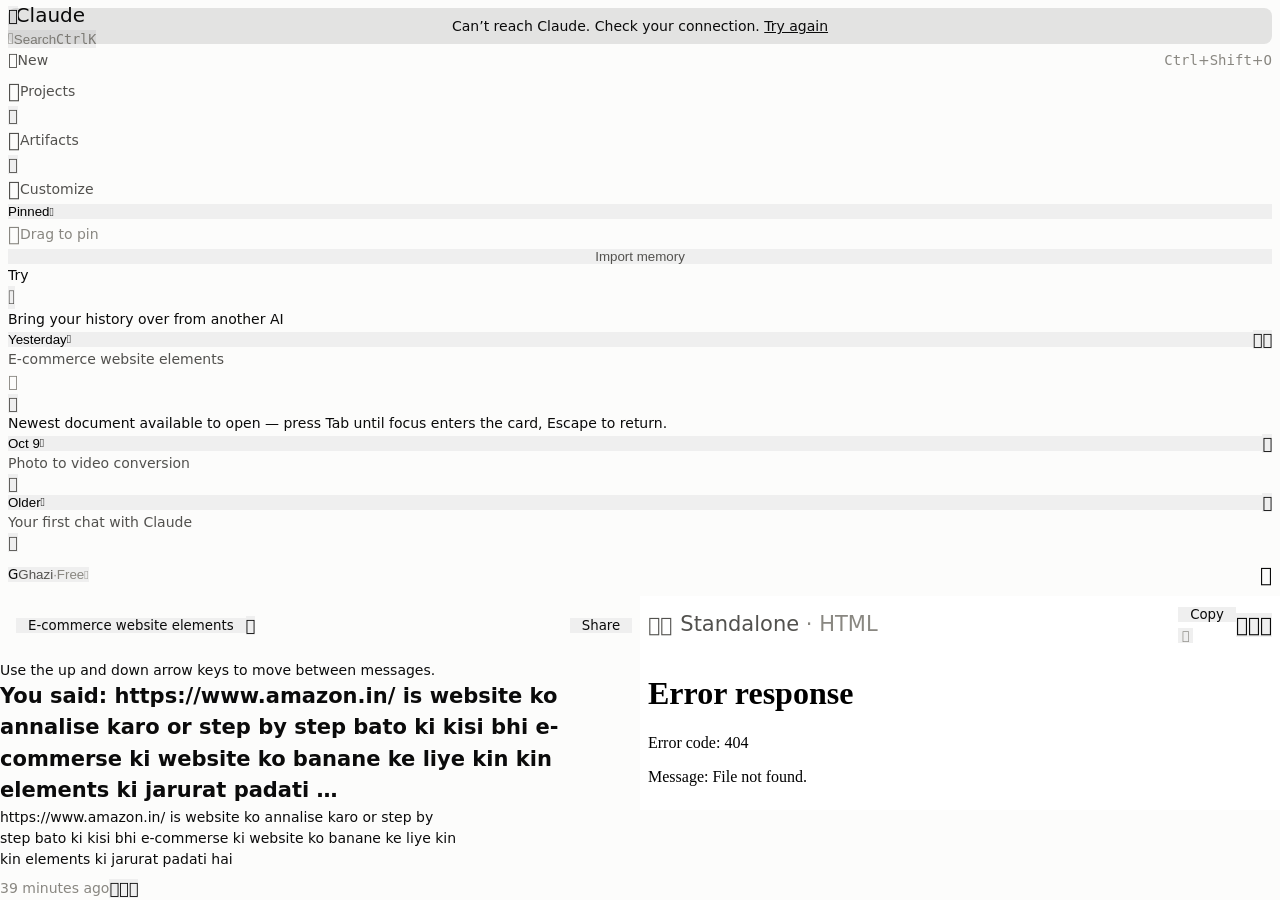
==== Standalone.HTML @ fbdee8f4 "Add files via upload" ====
<!DOCTYPE html>
<!-- saved from url=(0105)https://claude.ai/chat/b3375dc2-e98e-452f-8746-2f14ea02b482?artifact=63c20c27-31de-4ec5-8698-5402ed9ad7ea -->
<html data-build-id="d40c622ef0" data-git-hash="d40c622ef07c4d318d1504ae40fabc3faa8a85fa" data-build-timestamp="1791589889" data-version="1.0.0" data-env="" data-color-version="v2" data-document-variant="full" data-entry-document="app" lang="en-US" data-theme="claude" data-mode="light" data-density="comfortable" class="cds-root h-screen antialiased scroll-smooth" data-top-level-document="" data-boot-ui-ready="frame" style="--desktop-titlebar-inset: 0px; --toast-top-offset: 56px; --font-user-message: var(--font-sans-serif); --font-claude-response: var(--font-serif);" data-reduce-motion="true"><head data-ion-ip-country="IN" data-ion-gpc-detected="" data-ion-clean-url-hop="" data-ion-entry-cache="revalidate" data-ion-served-at="1791697163340"><meta http-equiv="Content-Type" content="text/html; charset=UTF-8"><link rel="preconnect" href="https://assets-proxy.anthropic.com/" crossorigin=""><link rel="dns-prefetch" href="https://assets-proxy.anthropic.com/"><meta name="i18n-catalogs" data-i18n-catalogs="de-DE:d5150d55b406.0a038a70e9bc.f68d3ed4fe57,fr-FR:aae17ba5c318.fd5fa1056c68.3b4d96993289,ko-KR:aa8e04835e4f.d3a7d54b44ab.92c3ba7aa484,ja-JP:d1abdd467de9.b63fa513dc0f.e451e0817951,es-419:c43a8c046bca.ca8d8835f709.f72a4f57ffb6,es-ES:f2591be57ae0.f649fae74e04.072eb4b84f54,it-IT:11c4d2e8e7e2.472653f1a405.ce7096e5c678,hi-IN:6399bb09e8d1.37a802d41c31.3306aae37647,pt-BR:ea91177ac622.b5438cbeba12.29a3728c1269,id-ID:fb06abf7008c.03b6e50185f0.8e7f1c08dad4,am:3782f9ecde44.ee51f6c20133.ca3d163bab05,bho:e39b3cc34bee.c924baa7ebfb.ca3d163bab05,bn:58181308b011.26bf6c853c04.ca3d163bab05,da:90d81e604a03.b9edbfaa174b.ca3d163bab05,fi:8442e5e79469.72b0068f5d04.ca3d163bab05,fil:b7072bf5ecd5.8e111222eb6b.ca3d163bab05,gu:341837586e02.5bb975625d0a.ca3d163bab05,ha:9c4b5fe6ec16.edb7fd2111b0.ca3d163bab05,ig:f8fbfcc4d831.056e21059225.ca3d163bab05,kn:d01c49faa52d.e9725c3a9eda.ca3d163bab05,ml:cd5c7c9204f1.23ea10fc1929.ca3d163bab05,mr:0246d9229b90.8a25044b24a5.ca3d163bab05,nb:f7ff8a00094e.e12271e7d7c6.ca3d163bab05,nl:a0b5d9210f74.e5a007bc42a5.ca3d163bab05,ny:41b8ceb34b28.ce055dda771b.ca3d163bab05,om:4375ed6e2216.37ac94c27856.ca3d163bab05,pt-PT:09245f3bdeed.5fd7117b15e1.ca3d163bab05,rn:22ed7a778da6.6ae029a899a1.ca3d163bab05,ru:baa59db270cd.ddc46ce7362c.ca3d163bab05,rw:af0a48c05de8.8cf8a94a1788.ca3d163bab05,so:4e264b82ce5d.a2c79d815997.ca3d163bab05,sv:ab83195cad56.4917d1bb56cd.ca3d163bab05,sw:f54118594a04.deac06fd1a99.ca3d163bab05,ta:8b66e22bc7f9.842e919d70e8.ca3d163bab05,te:2c56162e1721.22e6150d9385.ca3d163bab05,th:d774aaf260d7.09a20dc5499a.ca3d163bab05,tr:950da83eb1fd.0f745826edce.ca3d163bab05,uk:c5519b1b5680.c7c69d247b4d.ca3d163bab05,vi:f99ff790df01.8f428a01c004.ca3d163bab05,wo:8959cd2b56a9.2fa3302282a8.ca3d163bab05,yo:0f61e12e33fa.7161236c645a.ca3d163bab05,zh-Hans:7ee95791203a.684b0c92fef0.ca3d163bab05,zh-Hant:2a6e0cee1c7f.c0d3fd7c266a.ca3d163bab05"><meta name="viewport" content="width=device-width,initial-scale=1,viewport-fit=cover,interactive-widget=resizes-content"><meta name="apple-itunes-app" content="app-id=6473753684"><meta property="og:type" content="website"><meta property="og:site_name" content="Claude"><meta property="og:image" content="https://claude.ai/images/claude_ogimage.png"><meta property="og:image:width" content="1138"><meta property="og:image:height" content="640"><meta name="twitter:card" content="summary_large_image"><link rel="icon" type="image/svg+xml" href="https://assets-proxy.anthropic.com/claude-ai/v2/assets/v1/cd02a42d9-Vq_H3mgS.svg"><link rel="shortcut icon" href="https://claude.ai/favicon.ico"><link rel="apple-touch-icon" href="https://assets-proxy.anthropic.com/claude-ai/v2/assets/v1/c129d018a-0ZbJsTbu.png"><link rel="manifest" href="https://claude.ai/manifest.json"><meta name="mobile-web-app-capable" content="yes"><meta name="theme-color" content="rgb(252, 252, 251)"><link rel="preload" href="https://assets-proxy.anthropic.com/claude-ai/v2/assets/v1/cc27851ad-DDVos-BJ.woff2" as="font" type="font/woff2" crossorigin=""><link rel="preload" href="https://assets-proxy.anthropic.com/claude-ai/v2/assets/v1/c66fc489e-2VcCjn5t.woff2" as="font" type="font/woff2" crossorigin=""><style>html.cds-root{--cds-page-bg:var(--cds-surface-1)}</style><style>body{counter-reset:katexEqnNo mmlEqnNo}</style><script data-compose-prelude="" nonce="">"number"==typeof Error.stackTraceLimit&&Error.stackTraceLimit<30&&(Error.stackTraceLimit=30);try{performance.addEventListener("resourcetimingbufferfull",function(){void 0===window.__antResourceTimingFullAt&&(window.__antResourceTimingFullAt=performance.now())})}catch(t){}void 0===globalThis.process&&(globalThis.process={env:{},cwd:function(){return"/"}}),void 0===globalThis.global&&(globalThis.global=globalThis),"function"!=typeof URL.parse&&(URL.parse=function(t,e){try{return new URL(t,e)}catch(t){return null}}),"function"!=typeof URL.canParse&&(URL.canParse=function(t,e){try{return new URL(t,e),!0}catch(t){return!1}}),function(){function t(t){if("symbol"!=typeof Symbol[t])try{Object.defineProperty(Symbol,t,{value:Symbol.for("Symbol."+t)})}catch(t){}}t("dispose"),t("asyncDispose")}(),function(){var t=Array.prototype.slice;function e(t,e){if("function"!=typeof Array.prototype[t])try{Object.defineProperty(Array.prototype,t,{value:e,writable:!0,configurable:!0})}catch(t){}}e("toSorted",function(e){return t.call(this).sort(e)}),e("toReversed",function(){return t.call(this).reverse()}),e("toSpliced",function(){var e=t.call(this);return e.splice.apply(e,arguments),e})}();try{var desktopBootPlaceholder=globalThis.desktopBootFeatures&&globalThis.desktopBootFeatures.bootPlaceholder;desktopBootPlaceholder&&"supported"===desktopBootPlaceholder.status&&(document.documentElement.setAttribute("data-desktop-boot-placeholder",""),setTimeout(function(){var t=document.documentElement;if(!t.hasAttribute("data-boot-ui-ready")){if(t.hasAttribute("data-boot-ui-hold")){t.setAttribute("data-boot-ui-revealing","");var e=function(){t.removeAttribute("data-boot-ui-revealing")},o=setTimeout(e,2e3);requestAnimationFrame(function(){requestAnimationFrame(function(){clearTimeout(o),o=setTimeout(e,200)})})}t.setAttribute("data-boot-ui-ready","timeout")}},1e4))}catch(t){}</script><style>html[data-desktop-boot-placeholder]:not([data-boot-ui-ready]) [data-boot-surface],html[data-desktop-boot-placeholder]:not([data-boot-ui-ready]):not(
[data-boot-standalone]
) body{background:0 0!important}html[data-desktop-boot-placeholder]:not([data-boot-ui-ready]) [data-page-loading]{visibility:hidden}html[data-desktop-boot-placeholder][data-boot-ui-hold]:not(
[data-boot-ui-ready]
) body{opacity:0!important}html[data-desktop-boot-placeholder][data-boot-ui-hold]:not(
[data-boot-ui-ready]
) body::after{content:"";position:fixed;inset:0;z-index:2147483647}#desktop-boot-drag-strip{display:none}html[data-desktop-boot-placeholder]:not([data-boot-ui-ready]) #desktop-boot-drag-strip{display:block;position:fixed;top:0;left:0;right:0;z-index:-1;height:48px;app-region:drag}</style><script nonce="">"use strict";(()=>{try{performance.mark("claude:head_scripts_start")}catch{}try{if(document.head.hasAttribute("data-ion-clean-url-hop")){let t=location.pathname;try{t=decodeURIComponent(t)}catch{}t=t.replace(/[\x00-\x1f\x7f]/g,"").toLowerCase().replace(/\/{2,}/g,"/").replace(/\/+$/,"");let e=location.hash.slice(1),a="/magic-link"===t?"__ml_handoff":"/appeal-status"===t?"__as_handoff":null,n=null===a&&!document.head.hasAttribute("data-ion-sso-handoff")&&!document.head.hasAttribute("data-ion-connect-handoff")&&e.split("&").some(t=>t.startsWith("jt=")&&t.length>3);if(null!==a&&""!==e||n){if(null!==a?sessionStorage.setItem(a,JSON.stringify({hash:e,at:Date.now()})):sessionStorage.setItem("__jt_handoff",JSON.stringify({hash:e,path:location.pathname,at:Date.now()})),"__ml_handoff"===a)try{sessionStorage.setItem("login_timing_hop_t0",String(Math.round(performance.timeOrigin)));let t=performance.getEntriesByType("navigation")[0];void 0!==t&&t.responseStart>0&&sessionStorage.setItem("login_timing_hop_rs",String(Math.round(performance.timeOrigin+t.responseStart)))}catch{}window.__ml_hop_pending=!0;let t=location.origin+location.pathname+location.search;history.replaceState(null,"",t),location.replace(t)}}}catch{try{window.__ml_hop_pending=!1}catch{}}})()</script><script nonce="">"use strict";(()=>{var e="claude:stale_entry_reload";try{let t=document.head.dataset,r=Number(t.ionServedAt),a=Date.now(),n=a-r,o=function(){let e=performance.getEntriesByType?.("navigation")[0]?.type;if("string"==typeof e&&""!==e)return e;switch(performance.navigation?.type){case 0:return"navigate";case 1:return"reload";case 2:return"back_forward";default:return null}}(),c="back_forward"===o,i=performance.timeOrigin||a;if("revalidate"===t.ionEntryCache&&r>0&&n>864e5&&(c||"navigate"===o&&!1!==navigator.onLine)&&!function(t,r){try{let a=JSON.parse(sessionStorage.getItem(e)??"null");return"object"==typeof a&&null!==a&&a.href===r&&t-a.at<6e4}catch{return!1}}(i,location.href)&&!function(e){try{let t=e-Number(localStorage.getItem("claude:stale_entry_clock_suspect"));return t>=0&&t<864e5}catch{return!1}}(a)){let t=!1;try{sessionStorage.setItem(e,JSON.stringify({servedAt:r,ageMs:n,at:a,href:location.href,nav:o})),t=!0}catch{}(t||c)&&(window.stop(),location.reload())}}catch{}})()</script><script nonce="">"use strict";(()=>{function e(e){let o=e+"=";for(let e of document.cookie.split(";")){let r=e.trim();if(r.startsWith(o))try{return decodeURIComponent(r.slice(o.length))}catch{return}}}function o(){return e("sessionKeyLC")||e("sessionKeyV3LC")||void 0}!function(){let e={resolve:null};try{performance.mark?.("rq_cache:preload_start");let r="keyval-store",t="keyval",n="react-query-cache",a="store:chat-draft:chorus-unified-composer",c="__PRELOADED_CHAT_DRAFT_READS__",s="__PRELOADED_CHAT_DRAFT_READS_MARKER__",l="__PRELOADED_CHAT_DRAFT_READS_PLANTED_AT__",i="__PRELOADED_CHAT_DRAFT_READS_SIGNAL__",_="chat-draft-write-signal",d=window.location.pathname,u=o();if(("/new"===d||"/new/"===d||"/"===d||"/login"===d)&&u){let o=window;o[s]=u,o[l]=Date.now();try{o[i]=localStorage.getItem(_)}catch{}o[c]={[a]:new Promise(o=>{e.resolve=o})}}let D=new Promise(o=>{let c=e=>{window.__PRELOADED_IDB_CACHE_SETTLED__=!0,o(e);try{performance.mark?.("rq_cache:preload_settled")}catch{}};if(!window.indexedDB)return e.resolve?.(void 0),void c(void 0);let s=indexedDB.open(r);s.onupgradeneeded=()=>{s.transaction?.abort()},s.onerror=()=>{e.resolve?.(void 0),c(void 0)},s.onsuccess=()=>{let o=s.result;if(!o.objectStoreNames.contains(t))return o.close(),indexedDB.deleteDatabase(r),e.resolve?.(void 0),void c(void 0);try{let r=o.transaction(t,"readonly").objectStore(t),s=e.resolve;if(s){let e=r.get(a);e.onerror=e=>{e.preventDefault(),s(void 0)},e.onsuccess=()=>s({v:e.result,t:performance.now()})}let l=r.get(n);l.onerror=()=>{o.close(),c(void 0)},l.onsuccess=()=>{o.close(),window.__PRELOADED_IDB_CACHE_RESULT__=l.result,c(l.result)}}catch{o.close(),e.resolve?.(void 0),c(void 0)}}});window.__PRELOADED_IDB_CACHE__=D,D.catch(()=>{e.resolve?.(void 0)}),performance.measure?.("rq_cache:preload_exec",{start:"rq_cache:preload_start"});try{!function(){let e,r=window,t=/^\/chat\/([0-9a-f]{8}-[0-9a-f]{4}-[0-9a-f]{4}-[0-9a-f]{4}-[0-9a-f]{12})\/?$/i.exec(location.pathname),n=t?null:/^\/(?:cowork|local_sessions|cowork_sessions)\/(?:session_|cse_)([A-Za-z0-9_]{1,64})\/?$/.exec(location.pathname),a=t?t[1]:n?"cowork:cse_"+n[1]:"",c=e=>{r.__PRELOADED_CONV_RECORD__=e},s=e=>c({uuid:a,skipped:e});if(!a)return s("not_chat_path");if(!window.indexedDB)return s("no_indexeddb");if(!o())return s("no_marker");try{let o=localStorage.getItem("spa:rqCacheRetention"),r=o&&JSON.parse(o)?.conversationStore;if(!r||!(r.days>=1)||!(r.max>=1)||n&&(!Array.isArray(r.products)||!r.products.includes("cowork")))return s("store_off");if(n&&!localStorage.getItem("conversation-store:cowork-landing"))return s("flag_off");if(localStorage.getItem("conversation-store:clear-pending"))return s("clear_pending");e=localStorage.getItem("conversation-store:unsaved:"+a)}catch{return s("storage_error")}let l=performance.now();r.__PRELOADED_CONV_RECORD_P__=new Promise(o=>{let r,t=r=>{c({uuid:a,record:r,unsaved:e,readMs:performance.now()-l}),o(null!==r)};try{r=indexedDB.open("claude-conversation-store")}catch{return void t(null)}r.onupgradeneeded=()=>{r.transaction?.abort()},r.onerror=()=>t(null),r.onsuccess=()=>{let e=r.result;if(e.onversionchange=()=>e.close(),!e.objectStoreNames.contains("trees"))return e.close(),void t(null);try{let o=e.transaction("trees","readonly").objectStore("trees").get(a);o.onsuccess=()=>{e.close(),t(o.result??null)},o.onerror=()=>{e.close(),t(null)}}catch{e.close(),t(null)}}})}()}catch{}}catch{e.resolve?.(void 0)}}()})()</script><script nonce="">"use strict";(()=>{function t(t){let e=t+"=";for(let t of document.cookie.split(";")){let a=t.trim();if(a.startsWith(e))try{return decodeURIComponent(a.slice(e.length))}catch{return}}}function e(){return t("sessionKeyLC")||t("sessionKeyV3LC")||void 0}try{if(!0!==window.__ml_hop_pending){let t=document.head.dataset.ionDefaultRouteHint,a=""===location.hash&&/^(?:[?&](?:(?:redirect=claude\.com|via|attempt|utm_\w*|gad_\w*|gclsrc|targetid|gclid|gbraid|wbraid|dclid|fbclid|ttclid|rdt_cid|msclkid|li_fat_id|twclid)(?:=[^?&]*)?)?)*$/.test(location.search),o=!t||"new_chat"===t,i=location.pathname,n="/"===i&&e()&&(!a||o);n||"/new/"===i?(history.replaceState(history.state,"","/new"+location.search+location.hash),n&&"/new"===location.pathname&&performance.mark?.("claude:root_path_rewritten")):"/login"===i&&a&&o&&document.head.dataset.ionDefaultRouteHintOutcome&&"1"===localStorage.getItem("spa:cai_cheerful_prism")&&e()&&!sessionStorage.getItem("oauth_return_to")&&!/claude(nest|gov)?\/[^ ]/i.test(navigator.userAgent)&&(history.replaceState(history.state,"","/new"+location.search),"/new"===location.pathname&&performance.mark?.("claude:login_path_rewritten"))}}catch{}})()</script><script nonce="">"use strict";(()=>{function e(e){let t=e+"=";for(let e of document.cookie.split(";")){let n=e.trim();if(n.startsWith(t))try{return decodeURIComponent(n.slice(t.length))}catch{return}}}function t(e){if(0===e.length)return e;let t=e.replace(/[^\x20-\x7E]/g,"").trim();return t.length>0?t:"invalid"}var n=/^[0-9a-f]{8}-[0-9a-f]{4}-[0-9a-f]{4}-[0-9a-f]{4}-[0-9a-f]{12}$/i,r=/^[a-zA-Z]{2,3}(-[a-zA-Z0-9]{2,8}){0,3}$/;function o(e){let t="en-US"===e?/^en-([a-z]{2})$/i.exec(function(){let e=window.desktopPreferredLanguages,t=Array.isArray(e)?e[0]:void 0;return"string"==typeof t&&/^en-[a-z]{2}$/i.test(t)?t:navigator.language}())?.[1]?.toUpperCase():void 0,n=t&&"US"!==t?"en-"+t+", en-US;q=0.9":e,o=t&&"US"!==t?["en-"+t.toLowerCase(),"en-us"]:[e.toLowerCase()];for(let e of navigator.languages||[]){let t=e.toLowerCase();if(!r.test(e)||o.includes(t))continue;if(10===o.length)break;let a=", "+e+";q=0."+(10-o.length);if(n.length+a.length>120)break;o.push(t),n+=a}return n}function a(){let e=navigator.userAgent.toLowerCase();return(e.indexOf("claude/")>=0||e.indexOf("claudenest/")>=0||e.indexOf("claudegov/")>=0)&&!!window.claudeAppBindings}var i=/^\/mobile\/(mcp-app-runtime|web-view-sandbox-runtime|time-limits)\//,s=/[?&]platform=([^&#]*)/,l=/[?&]appVersion=([^&#]*)/,c=/^[0-9A-Za-z][0-9A-Za-z.+-]{0,63}$/;function d(e,t){let n=t.exec(e);if(null===n)return null;try{return decodeURIComponent(n[1])}catch{return null}}var u=["en-US","de-DE","fr-FR","ko-KR","ja-JP","es-419","es-ES","it-IT","hi-IN","pt-BR","id-ID"];try{if(window.__SKIP_BOOTSTRAP_PRELOAD__)throw new Error;if(function(){if(!i.test(window.location.pathname))return!1;let e=d(window.location.search,s);if("ios"!==e&&"android"!==e)return!1;let t=d(window.location.search,l);return null!==t&&c.test(t)}())throw window.__BOOTSTRAP_PRELOAD__={wrapperSkip:!0},new Error;performance.mark?.("bootstrap:preload_start");let{path:p,headers:f,sessionMarker:h}=function(i={}){let s=i.apiPrefix??"/edge-api",l=e("lastActiveOrg"),c=e("sessionKeyLC")||e("sessionKeyV3LC")||void 0,d=!i.skipOrgPath&&c&&l&&n.test(l)?l:void 0,u="?statsig_hashing_algorithm=djb2&growthbook_format=sdk&cache_bust=1&include_system_prompts=false",p=d?s+"/bootstrap/"+d+"/app_start"+u:s+"/bootstrap"+u,f=function(){let n=document.documentElement.dataset,r={"anthropic-client-sha":n.gitHash??"unknown","anthropic-client-version":n.version??"unknown","anthropic-client-build":n.buildTimestamp??"unknown","anthropic-client-capabilities":"mfa_sms_v1","anthropic-device-id":t(e("anthropic-device-id")??"unknown"),"anthropic-client-platform":a()?"desktop_app":"web_claude_ai"},o=function(e){let t=e.length>=2&&e.startsWith('"')&&e.endsWith('"')?e.slice(1,-1):e;return/^[a-zA-Z0-9_.-]{1,128}$/.test(t)?t:void 0}(e("ajs_anonymous_id")??"");o&&(r["anthropic-anonymous-id"]=o);let i=e("activitySessionId");return i&&(r["x-activity-session-id"]=t(i)),r}(),h=function(){try{let e=localStorage.getItem("spa:locale");return e&&r.test(e)?e:void 0}catch{return}}();h&&(f["accept-language"]=o(h));let g=h??i.renderedLocale;return g&&(f["x-app-locale"]=g),{path:p,headers:f,sessionMarker:c}}({renderedLocale:function(e,t=u){let n=new Map;for(let e of t){let t=e.toLowerCase();n.set(t,e);let r=t.split("-")[0];n.has(r)||n.set(r,e)}for(let t of e)if(t){let e=t.toLowerCase(),r=n.get(e);if(void 0!==r)return r;let o=e.split("-")[0],a=o.length?n.get(o):void 0;if(void 0!==a)return a}return"en-US"}(navigator.languages||[])}),g=document.cookie,m=fetch(p,{credentials:"include",headers:f});window.__BOOTSTRAP_PRELOAD__={promise:m,path:p,sessionMarker:h,cookieHeader:g,locale:f["x-app-locale"]};let w=e=>performance.mark?.("bootstrap:preload_response",{detail:{ok:e}});m.then(e=>w(e.ok),()=>w(!1)).catch(()=>{}),performance.measure?.("bootstrap:preload_exec",{start:"bootstrap:preload_start"})}catch{}})()</script><meta name="route-inline-scripts-anchor" content=""><script nonce="" data-ion-route-inline-script="chat-tree-preload">"use strict";(()=>{function p(e,n,t={}){let r=new URLSearchParams;return r.append("tree","True"),r.append("rendering_mode","messages"),r.append("render_all_tools","true"),(t.includeInlineComparison??!0)&&r.append("include_inline_comparison","true"),t.consistency&&r.append("consistency",t.consistency),t.returnDanglingHumanMessage&&r.append("return_dangling_human_message","true"),t.cacheKey!==void 0&&r.append("cache_bust",t.cacheKey),`/api/organizations/${e}/chat_conversations/${n}?${r.toString()}`}function u(){if(g)return c;try{if(typeof performance.getEntriesByType!="function")return;let e=performance.getEntriesByType("navigation")[0],n=e!==void 0?e.type==="back_forward":w();return h=n===void 0?void 0:e!==void 0?"entry":"legacy",e===void 0&&n!==!0?void 0:(g=!0,c=n?T():void 0,c)}catch{return}}function _(){return u(),h}function w(){let e=performance.navigation?.type;return e===2?!0:e===0||e===1?!1:void 0}function T(){return globalThis.__HISTORY_LOAD_CACHE_KEY__??(globalThis.__HISTORY_LOAD_CACHE_KEY__=String(Math.round(performance.timeOrigin)))}var g=!1,h,c;var b="claudeai.lastChatHost.v1";function L(e){try{let n=window.localStorage.getItem(e);return n==="hub"||n==="classic"?n:null}catch{return null}}function m(){return L(b)}function o(e){let n=e+"=";for(let t of document.cookie.split(";")){let r=t.trim();if(r.startsWith(n))try{return decodeURIComponent(r.slice(n.length))}catch{return}}}function y(){return o("sessionKeyLC")||o("sessionKeyV3LC")||void 0}function C(e){if(e.length===0)return e;let n=e.replace(/[^\x20-\x7E]/g,"").trim();return n.length>0?n:"invalid"}function S(e){let n=e.length>=2&&e.startsWith('"')&&e.endsWith('"')?e.slice(1,-1):e;return/^[a-zA-Z0-9_.-]{1,128}$/.test(n)?n:void 0}var d=/^[0-9a-f]{8}-[0-9a-f]{4}-[0-9a-f]{4}-[0-9a-f]{4}-[0-9a-f]{12}$/i,k="spa:locale",O=/^[a-zA-Z]{2,3}(-[a-zA-Z0-9]{2,8}){0,3}$/;function l(){try{let e=localStorage.getItem(k);return e&&O.test(e)?e:void 0}catch{return}}var x="spa:locale-source",P="user_choice";function A(){try{return l()!==void 0&&localStorage.getItem(x)===P}catch{return!1}}function H(){let e=navigator.userAgent.toLowerCase();return(e.indexOf("claude/")>=0||e.indexOf("claudenest/")>=0||e.indexOf("claudegov/")>=0)&&!!window.claudeAppBindings}function R(){let e=document.documentElement.dataset,n={"anthropic-client-sha":e.gitHash??"unknown","anthropic-client-version":e.version??"unknown","anthropic-client-build":e.buildTimestamp??"unknown","anthropic-client-capabilities":"mfa_sms_v1","anthropic-device-id":C(o("anthropic-device-id")??"unknown"),"anthropic-client-platform":H()?"desktop_app":"web_claude_ai"},t=S(o("ajs_anonymous_id")??"");t&&(n["anthropic-anonymous-id"]=t);let r=o("activitySessionId");return r&&(n["x-activity-session-id"]=C(r)),n}var i=/^\/chat\/([0-9a-fA-F]{8}-[0-9a-fA-F]{4}-[0-9a-fA-F]{4}-[0-9a-fA-F]{4}-[0-9a-fA-F]{12})\/?$/;function f(e){return e[14]==="8"}var v="new-conversation-params-for-navigation",I="__post_login_settle",K=6e4,M=["artifact","frame"];function D(e,n){let t=new URLSearchParams(n),[r,a]=M;return!f(e)&&d.test(t.get(r)??t.get(a)??"")}function U(e,n){return f(e)||m()==="hub"&&!D(e,n)}function N(){let e=i.exec(window.location.pathname);if(!e)return;let n=e[1],t;try{let r=o("lastActiveOrg");t=r&&d.test(r)?r:void 0}catch{t=void 0}return{uuid:n,returnDanglingHumanMessage:q(window.location.search),cookieOrg:t,pendingInlineCreate:B(n)}}function q(e){let n=new URLSearchParams(e).get("allow_dangling_human_message");if(n===null)return!1;let t=n;try{t=JSON.parse(n)}catch{}return t==="1"}function B(e){try{let n=sessionStorage.getItem(v);if(!n)return!1;let t=JSON.parse(n);return t!==null&&typeof t=="object"&&e in t}catch{return!0}}function F(){try{let e=sessionStorage.getItem(I);if(!e)return!1;let n=Number(e);return Number.isFinite(n)&&Math.abs(Date.now()-n)<K}catch{return!0}}function E(){if(!i.test(window.location.pathname))return;let e=N();if(!e||e.pendingInlineCreate||U(e.uuid,window.location.search))return;let n=y();if(!e.cookieOrg||!n||F())return;if(_()===void 0)return"nav_unknown";let r=A()?l():void 0;return{url:p(e.cookieOrg,e.uuid,{consistency:"strong",returnDanglingHumanMessage:e.returnDanglingHumanMessage,cacheKey:u()}),headers:{"Content-Type":"application/json",...R(),...r&&{"accept-language":r}},sessionMarker:n}}try{if(window.__SKIP_CHAT_TREE_PRELOAD__)throw new Error;let e=E();if(e==="nav_unknown")window.__CHAT_TREE_PRELOAD__={outcome:"nav_unknown"};else if(e){performance.mark?.("chat_tree:preload_start");let n=Date.now(),t=fetch(e.url,{credentials:"include",headers:e.headers}),r={promise:t,url:e.url,sessionMarker:e.sessionMarker,dispatchedAt:n};window.__CHAT_TREE_PRELOAD__=r;let a=s=>performance.mark?.("chat_tree:preload_response",{detail:{ok:s}});t.then(s=>a(s.ok),()=>a(!1)).catch(()=>{})}}catch{}})();</script><script nonce="" data-ion-route-inline-script="hub-timeline-preload">"use strict";(()=>{var w="claudeai.lastChatHost.v1";function O(e){try{let n=window.localStorage.getItem(e);return n==="hub"||n==="classic"?n:null}catch{return null}}function _(){return O(w)}function c(e){let n=e+"=";for(let t of document.cookie.split(";")){let r=t.trim();if(r.startsWith(n))try{return decodeURIComponent(r.slice(n.length))}catch{return}}}function g(){return c("sessionKeyLC")||c("sessionKeyV3LC")||void 0}var u=/^[0-9a-f]{8}-[0-9a-f]{4}-[0-9a-f]{4}-[0-9a-f]{4}-[0-9a-f]{12}$/i,f="spa:locale";var d=/^\/chat\/([0-9a-fA-F]{8}-[0-9a-fA-F]{4}-[0-9a-fA-F]{4}-[0-9a-fA-F]{4}-[0-9a-fA-F]{12})\/?$/;function l(e){return e[14]==="8"}var y="new-conversation-params-for-navigation";var H=["artifact","frame"];function p(e,n){let t=new URLSearchParams(n),[r,o]=H;return!l(e)&&u.test(t.get(r)??t.get(o)??"")}function m(e){try{let n=sessionStorage.getItem(y);if(!n)return!1;let t=JSON.parse(n);return t!==null&&typeof t=="object"&&e in t}catch{return!0}}var S="en-US",P=["en-US","de-DE","fr-FR","ko-KR","ja-JP","es-419","es-ES","it-IT","hi-IN","pt-BR","id-ID"];function h(e,n=P){let t=new Map;for(let r of n){let o=r.toLowerCase();t.set(o,r);let a=o.split("-")[0];t.has(a)||t.set(a,r)}for(let r of e)if(r){let o=r.toLowerCase(),a=t.get(o);if(a!==void 0)return a;let i=o.split("-")[0],s=i.length?t.get(i):void 0;if(s!==void 0)return s}return S}function x(){let e=[];try{if(typeof document<"u"){let n=document.querySelector('meta[name="i18n-catalogs"]')?.dataset.i18nCatalogs||"";for(let t of n.split(",")){let r=/^([\w-]+):([\w-]+)\.([\w-]+)\.([\w-]+)$/.exec(t);r&&e.push(r.slice(1))}}}catch{}return e}function b(){let e=null;try{e=localStorage.getItem(f)}catch{e=null}if(!e)return h(navigator.languages);let n=e.toLowerCase();for(let[t]of x())if(t.toLowerCase()===n)return t;return h([e])}var L="/claudeai-rpc/anthropic.bard.api.v1alpha.ConversationService/StreamTimeline",I="persisted.spa:hubTimelineHeadOpen",k="lastActiveOrg",A="spa:hubTimelineHeadOpenProbe",v="cai_hub_preview_optout",M="__forced_logout_gate_device",C=12e3;function U(e){try{let n=localStorage.getItem(I);return!n||!u.test(n)?"latch_off":(localStorage.setItem(A,"1"),localStorage.removeItem(A),n===e?void 0:"other_org")}catch{return"latch_off"}}var K="__post_login_settle",N=6e4;function B(){try{let e=sessionStorage.getItem(K);if(!e)return!1;let n=Number(e);return Number.isFinite(n)&&Math.abs(Date.now()-n)<N}catch{return!0}}function D(){let e=navigator.userAgent.toLowerCase();return(e.indexOf("claude/")>=0||e.indexOf("claudenest/")>=0||e.indexOf("claudegov/")>=0)&&!!window.claudeAppBindings}function G(){return b()}function E(e){try{return localStorage.getItem(e)!==null}catch{return!0}}var q="claudeai.hubLargeFirstFrame.v1",F=300,W=4096;function Y(e){let n=2166136261;for(let t=0;t<e.length;t++)n^=e.charCodeAt(t),n=Math.imul(n,16777619);return(n>>>0).toString(36)}function z(){try{let e=localStorage.getItem(q);if(e===null||e.length>W)return[];let n=JSON.parse(e);return Array.isArray(n)?n.filter(t=>typeof t=="string").slice(-F):[]}catch{return[]}}function j(e){return z().indexOf(Y(e))>=0}function V(e,n){let t=n??"",r=46+(t?2+t.length:0),o=new Uint8Array(5+r);o[4]=r;let a=5;o[a++]=10,o[a++]=36;for(let i=0;i<36;i++)o[a++]=e.charCodeAt(i);if(o.set([24,1,34,2,48,1],a),a+=6,t){o[a++]=42,o[a++]=t.length;for(let i=0;i<t.length;i++)o[a++]=t.charCodeAt(i)}return o[a++]=48,o[a]=1,o}function T(e){let n=d.exec(window.location.pathname);if(!n)return"off_route";let t=n[1];if(l(t))return"cowork_session";let r;try{r=c(k)}catch{}let o=U(r);if(o)return o;if(D())return"desktop_app";if(_()!=="hub")return"hint";if(E(v))return"device_opt_out";if(E(M))return"expected_account";if(p(t,window.location.search))return"arrival_artifact";if(new URLSearchParams(window.location.search).has("incognito"))return"incognito";if(j(t))return"large_chat";if(m(t))return"inline_create";let a;try{a=g()}catch{return"no_session"}if(!r||!a)return"no_session";if(B())return"post_login";if(e==="parse"){if(document.prerendering)return"prerender";if(document.visibilityState!=="visible")return"hidden";let s=window.__BOOTSTRAP_PRELOAD__;if(s?.promise&&s.sessionMarker!==a)return"bootstrap_marker"}let i=G();return{conversationId:t,orgUuid:r,sessionMarker:a,uiLanguage:i,headers:{"content-type":"application/connect+proto","connect-protocol-version":"1","x-organization-uuid":r,"anthropic-client-platform":"web_claude_ai","anthropic-client-build":document.documentElement.dataset.buildTimestamp??"unknown","x-client-request-id":"head-open",...typeof DecompressionStream=="function"&&{"connect-accept-encoding":"gzip"}},body:V(t,i)}}function R(e,n){e.outcome??(e.outcome=n),e.response=void 0,window.clearTimeout(e.timer),e.timer=void 0;try{e.abort.abort()}catch{}}try{if(window.__SKIP_HUB_TIMELINE_PRELOAD__)throw new Error;let e=T("parse");if(typeof e=="object"){let n=new AbortController,t=window.__BOOTSTRAP_PRELOAD__?.sessionMarker;performance.mark?.("hub_timeline:preload_start");let r=Date.now(),o=performance.now(),a=fetch(L,{method:"POST",credentials:"same-origin",redirect:"error",signal:n.signal,headers:e.headers,body:e.body}),i={response:a,abort:n,conversationId:e.conversationId,orgUuid:e.orgUuid,sessionMarker:e.sessionMarker,bootstrapMarker:t,dialMode:!0,uiLanguage:e.uiLanguage,dispatchedAt:r,startedAtPerf:o,responseAt:void 0,failed:!1,timer:void 0};window.__HUB_TIMELINE_PRELOAD__=i,i.timer=window.setTimeout(()=>R(i,"timeout_inline"),C),a.then(s=>{i.responseAt=Date.now(),performance.mark?.("hub_timeline:preload_response",{detail:{ok:s.ok}})},()=>{i.failed=!0}).catch(()=>{})}else window.__HUB_TIMELINE_PRELOAD_SKIP__=e}catch{}})();</script><script nonce="">"use strict";(()=>{function e(e){return`/api/published_artifacts/${e}`}function t(e){let t=e+"=";for(let e of document.cookie.split(";")){let s=e.trim();if(s.startsWith(t))try{return decodeURIComponent(s.slice(t.length))}catch{return}}}try{let s="([0-9a-fA-F]{8}(?:-[0-9a-fA-F]{4}){3}-[0-9a-fA-F]{12})",n=new RegExp("^/(?:public/artifacts/"+s+"(?:/embed)?|share/"+s+")$").exec(location.pathname),i=n?.[1]?[e(n[1]),e(n[1])+"/meta"]:n?.[2]&&void 0===(t("sessionKeyLC")||t("sessionKeyV3LC")||void 0)?[function(e){return`/api/chat_snapshots/${e}?rendering_mode=messages&render_all_tools=true`}(n[2])]:void 0;if(i){let e={responses:{}};window.__PUBLIC_VIEWER_PRELOAD__=e;for(let t of i)(e.responses[t]=fetch(t,{credentials:"include"})).catch(()=>{})}}catch{}})()</script><script nonce="">"use strict";(()=>{var e="en-US",t=["en-US","de-DE","fr-FR","ko-KR","ja-JP","es-419","es-ES","it-IT","hi-IN","pt-BR","id-ID"];function o(o,r=t){let n=new Map;for(let e of r){let t=e.toLowerCase();n.set(t,e);let o=t.split("-")[0];n.has(o)||n.set(o,e)}for(let e of o)if(e){let t=e.toLowerCase(),o=n.get(t);if(void 0!==o)return o;let r=t.split("-")[0],a=r.length?n.get(r):void 0;if(void 0!==a)return a}return e}function r(){let e=[];try{if(typeof document<"u"){let t=document.querySelector('meta[name="i18n-catalogs"]')?.dataset.i18nCatalogs||"";for(let o of t.split(",")){let t=/^([\w-]+):([\w-]+)\.([\w-]+)\.([\w-]+)$/.exec(o);t&&e.push(t.slice(1))}}}catch{}return e}try{if(window.__SKIP_I18N_CATALOG_PRELOAD__)throw new Error;let t=function(){let e=null;try{e=localStorage.getItem("spa:locale")}catch{e=null}if(!e)return o(navigator.languages);let t=e.toLowerCase();for(let[e]of r())if(e.toLowerCase()===t)return e;return o([e])}();if(t===e)throw new Error;performance.mark?.("i18n:catalog_preload_start");let n=function(e){for(let[t,o,n,a]of r())if(t===e)return{base:"/i18n/"+e+".json?v="+o,dynamic:"/i18n/dynamic/"+e+".json?v="+n,overrides:"/i18n/"+e+".overrides.json?v="+a};let t=encodeURIComponent(e);return{base:"/i18n/"+t+".json",dynamic:"/i18n/dynamic/"+t+".json",overrides:"/i18n/"+t+".overrides.json"}}(t),a={},i={};for(let e of[n.base,n.dynamic,n.overrides]){let t=fetch(e),o=t.then(e=>e.ok?e.json():void 0);o.catch(()=>{}),a[e]=t,i[e]=o}let l={locale:t,responses:a,bodies:i};window.__I18N_CATALOG_PRELOAD__=l,performance.measure?.("i18n:catalog_preload_exec",{start:"i18n:catalog_preload_start"})}catch{}})()</script><script data-boot-recovery="" nonce="">"use strict";(()=>{var e={failed:0};window.__bootRecovery=e,function(e){let r=e=>{try{e()}catch{}},t="link[rel=modulepreload][crossorigin],script[type=module][src][crossorigin]",o="spa_boot_refetch",n=new WeakMap,s=0,i="",a=!0,c=!1,l=[],d=0,f=0,m=e=>e.href||e.src,u=()=>[...document.querySelectorAll(t)],p=e=>fetch(m(e),{mode:"cors",credentials:"same-origin",cache:"reload"}).then(e=>e.arrayBuffer().then(()=>e.ok?2:404===e.status?1:0)).catch(()=>0),y=()=>performance.getEntriesByName("entry_eval:start","mark")[0],g=e=>{try{let r=JSON.parse(sessionStorage.getItem(o)??"");return(e?r[4]===e:r[4])&&r[2]&&Math.abs(Date.now()-r[0])<6e5}catch{return!1}},h=(t,o)=>r(()=>{let r=1<<(e?.endingOf?.(t)??0);o?d|=r:f=1|r});function v(){if(i||!g())try{sessionStorage.setItem(o,JSON.stringify([Date.now(),s,a,Math.round(performance.now()),i,d||f]))}catch{}}function S(){if(!s)return;let t=0;for(let e of u()){let r=n.get(e);(1===r||0===r&&i)&&(n.set(e,r=2),p(e).then(r=>{a&&(a=0!==r),c=2===r,n.set(e,3),S()})),(void 0===r||2===r)&&t++}y()||(c&&l.splice(0).forEach(p),t||(r(()=>e?.settled?.(s,a)),v()))}function w(o){let d=o.target,f=d instanceof Element,p=f&&!d.matches(t);if(p&&"error"===o.type&&d.matches("link[rel=preload][crossorigin],link[data-entry-stylesheet]")&&l.push(d),!p||e?.progress){if(y())return void E("removeEventListener");if(p)return void r(()=>e?.progress?.(s));if(f){let e=+("error"===o.type&&(s>0||"complete"!==document.readyState));n.set(d,e),s+=e,c&&(c=!e),e&&h(m(d),d.href)}else{if(!(!i&&o.error instanceof SyntaxError&&"fromAsync"in Array&&u().some(e=>m(e)===o.filename)))return;if(g(o.filename))return s++,a=c=!1,void r(()=>e?.settled?.(s,!1));i=o.filename,s++,c=!1,h(i),v()}S(),r(()=>e?.progress?.(s))}}function E(e){window[e]("error",w,!0),document[e]("load",w,!0)}E("addEventListener")}({progress(r){r>e.failed&&(e.allGood=void 0),e.failed=r,e.progress?.(r)},settled(r,t){e.failed=r,e.allGood=t,e.settled?.(r,t)},endingOf:function(e){let{responseStatus:r,deliveryType:t,transferSize:o,encodedBodySize:n,serverTiming:s}=performance.getEntriesByName(e,"resource")[0]??{},i=s?.some(e=>"dcz_on"===e.name);return r?r>399?4:"cache"===t||n&&!o?3:n?i?9:7:o?i?1:2:6:0===r?5:8}})})()</script><script nonce="">"use strict";(()=>{var e="https://assets.claude.ai/videos/login-hero-kt3-still-005fec8b.webp";function t(e){return n(e).replace(/[A-Z]/g,e=>e.toLowerCase())}function n(e){let t=0,n=e.length;for(;t<n&&(" "===e[t]||"\t"===e[t]);)t+=1;for(;n>t&&(" "===e[n-1]||"\t"===e[n-1]);)n-=1;return e.slice(t,n)}function r(e){let t=e+"=";for(let e of document.cookie.split(";")){let n=e.trim();if(n.startsWith(t))try{return decodeURIComponent(n.slice(t.length))}catch{return}}}function o(){return r("sessionKeyLC")||r("sessionKeyV3LC")||void 0}var i="https://js.hcaptcha.com";function c(e,t,n){let r=document.createElement("link");r.rel=e,r.href=t;for(let e in n)r.setAttribute(e,n[e]);document.head.appendChild(r)}function l(){return new URLSearchParams(location.search.slice(1))}function a(e,t){let n=e.getAll(t);if(1!==n.length)return 0===n.length?null:n[0];try{let e=JSON.parse(n[0]),t=Array.isArray(e)?e[0]:e;return"string"==typeof t?t:n[0]}catch{return n[0]}}try{if(!0!==window.__ml_hop_pending){let r=location.pathname;if("/login"!==r||o())("/magic-link"===r&&function(){let e=l();if("desktop_app"===a(e,"client"))return!1;let r=a(e,"continue");if("team_signup"===r||"enterprise_signup"===r)return!0;if(!document.head.hasAttribute("data-ion-pending-login"))return!1;let[o,i]=function(){let e=location.hash.slice(1);if(""!==e)return e;try{let e=sessionStorage.getItem("__ml_handoff");if(null===e)return"";let t=JSON.parse(e);if("string"==typeof t.hash&&"number"==typeof t.at&&Date.now()-t.at<=6e5)return t.hash}catch{}return""}().split(":");if(!o||!i)return!1;let c=function(e){try{let t=Uint8Array.from(atob(e.replace(/-/g,"+").replace(/_/g,"/")),e=>e.charCodeAt(0));return new TextDecoder("utf-8",{fatal:!0,ignoreBOM:!0}).decode(t)}catch{return null}}(i),u=function(){for(let e of document.cookie.split(";")){let t=n(e),r=t.indexOf("=");if(!(r<=0||"__Host-claude-ai-pending-login-email"!==t.slice(0,r)))try{return decodeURIComponent(t.slice(r+1))}catch{return null}}return null}();return null!==c&&null!==u&&t(u)===t(c)}()||"/login/popup-google-auth"===r)&&(c("preconnect",i),c("preconnect","https://newassets.hcaptcha.com"));else{let t=/claude(nest|gov)?\/[^ ]/i.test(navigator.userAgent)&&!!window.claudeAppBindings,n=l().get("returnTo")?.includes("/oauth/authorize")??!1;!t&&!n&&(c("preconnect",new URL(e).origin),document.addEventListener("DOMContentLoaded",()=>{try{if(o()||!function(){let e=navigator.connection;return void 0!==e&&"4g"===e.effectiveType&&"number"==typeof e.downlink&&e.downlink>=9&&!0!==e.saveData}())return;c("preload",e,{as:"image",media:"(min-width: 64rem)"})}catch{}},{once:!0})),c("preconnect",i),t||c("preconnect","https://accounts.google.com")}}}catch{}})()</script><script type="module" crossorigin="" src="./Standalone_files/index-Bzztfoks.js.download" nonce=""></script><link rel="modulepreload" crossorigin="" href="https://assets-proxy.anthropic.com/claude-ai/v2/assets/v1/vendor-zod-AYQ1i5E6.js"><link rel="modulepreload" crossorigin="" href="https://assets-proxy.anthropic.com/claude-ai/v2/assets/v1/rolldown-runtime-C3OYiQ02.js"><link rel="modulepreload" crossorigin="" href="https://assets-proxy.anthropic.com/claude-ai/v2/assets/v1/vendor-frame-DNQ-FS3I.js"><link rel="modulepreload" crossorigin="" href="https://assets-proxy.anthropic.com/claude-ai/v2/assets/v1/preload-helper-Bb-WZjym.js"><link rel="modulepreload" crossorigin="" href="https://assets-proxy.anthropic.com/claude-ai/v2/assets/v1/shared-frame-boot-C0bwV_QB.js"><link rel="modulepreload" crossorigin="" href="https://assets-proxy.anthropic.com/claude-ai/v2/assets/v1/shared-frame-DFbvW9Cm.js"><link rel="modulepreload" crossorigin="" href="https://assets-proxy.anthropic.com/claude-ai/v2/assets/v1/vendor-datadog-Cx_GiDCs.js"><link rel="modulepreload" crossorigin="" href="https://assets-proxy.anthropic.com/claude-ai/v2/assets/v1/vendor-growthbook-Bq6mjpo0.js"><link rel="modulepreload" crossorigin="" href="https://assets-proxy.anthropic.com/claude-ai/v2/assets/v1/vendor-query-CxCLV4xq.js"><link rel="modulepreload" crossorigin="" href="https://assets-proxy.anthropic.com/claude-ai/v2/assets/v1/shared-l-p-m-0-CbQFC6Wr.js"><link rel="modulepreload" crossorigin="" href="https://assets-proxy.anthropic.com/claude-ai/v2/assets/v1/vendor-all-l-p-m-0-CrTDiNyn.js"><link rel="modulepreload" crossorigin="" href="https://assets-proxy.anthropic.com/claude-ai/v2/assets/v1/vendor-router-DACvzZmE.js"><link rel="modulepreload" crossorigin="" href="https://assets-proxy.anthropic.com/claude-ai/v2/assets/v1/shared-l-p-m-1--E6c7YGn.js"><link rel="modulepreload" crossorigin="" href="https://assets-proxy.anthropic.com/claude-ai/v2/assets/v1/shared-l-p-m-2-BqN7gGau.js"><link rel="modulepreload" crossorigin="" href="https://assets-proxy.anthropic.com/claude-ai/v2/assets/v1/vendor-intl-DHZvg5uN.js"><link rel="modulepreload" crossorigin="" href="https://assets-proxy.anthropic.com/claude-ai/v2/assets/v1/shared-l-p-m-3-B9pUKnbr.js"><link rel="modulepreload" crossorigin="" href="https://assets-proxy.anthropic.com/claude-ai/v2/assets/v1/vendor-motion-DeCaYUpg.js"><link rel="modulepreload" crossorigin="" href="https://assets-proxy.anthropic.com/claude-ai/v2/assets/v1/shared-l-p-m-5-BjWyrdyC.js"><link rel="modulepreload" crossorigin="" href="https://assets-proxy.anthropic.com/claude-ai/v2/assets/v1/vendor-base-ui-CFrKoipr.js"><link rel="modulepreload" crossorigin="" href="https://assets-proxy.anthropic.com/claude-ai/v2/assets/v1/shared-l-p-m-6-Ur-b51sO.js"><link rel="modulepreload" crossorigin="" href="https://assets-proxy.anthropic.com/claude-ai/v2/assets/v1/shared-l-m-0-BdbpPVZO.js"><link rel="modulepreload" crossorigin="" href="https://assets-proxy.anthropic.com/claude-ai/v2/assets/v1/shared-l-0-BWfUzFvW.js"><link rel="modulepreload" crossorigin="" href="https://assets-proxy.anthropic.com/claude-ai/v2/assets/v1/shared-p-m-0-BWVwTj25.js"><link rel="modulepreload" crossorigin="" href="https://assets-proxy.anthropic.com/claude-ai/v2/assets/v1/vendor-all-m-0-Bu22Vr7G.js"><link rel="modulepreload" crossorigin="" href="https://assets-proxy.anthropic.com/claude-ai/v2/assets/v1/shared-m-0-DzfyVoPR.js"><link rel="modulepreload" crossorigin="" href="https://assets-proxy.anthropic.com/claude-ai/v2/assets/v1/vendor-prosemirror-CZu6ekcb.js"><link rel="modulepreload" crossorigin="" href="https://assets-proxy.anthropic.com/claude-ai/v2/assets/v1/vendor-tiptap-BRWvwo6q.js"><link rel="modulepreload" crossorigin="" href="https://assets-proxy.anthropic.com/claude-ai/v2/assets/v1/shared-m-1-D72Z34ZU.js"><link rel="modulepreload" crossorigin="" href="https://assets-proxy.anthropic.com/claude-ai/v2/assets/v1/shared-m-2-CMVAQFi7.js"><link rel="modulepreload" crossorigin="" href="https://assets-proxy.anthropic.com/claude-ai/v2/assets/v1/vendor-markdown-DagNntqf.js"><link rel="modulepreload" crossorigin="" href="https://assets-proxy.anthropic.com/claude-ai/v2/assets/v1/shared-0-Dsui6SsB.js"><link rel="modulepreload" crossorigin="" href="https://assets-proxy.anthropic.com/claude-ai/v2/assets/v1/shared-p-0-DtUt-9_h.js"><link rel="modulepreload" crossorigin="" href="https://assets-proxy.anthropic.com/claude-ai/v2/assets/v1/shared-1-DT-Mq-A-.js"><link rel="modulepreload" crossorigin="" href="https://assets-proxy.anthropic.com/claude-ai/v2/assets/v1/shared-2-uQ2I-GQa.js"><link rel="modulepreload" crossorigin="" href="https://assets-proxy.anthropic.com/claude-ai/v2/assets/v1/shared-3-B-hg3-je.js"><link rel="modulepreload" crossorigin="" href="https://assets-proxy.anthropic.com/claude-ai/v2/assets/v1/vendor-all-0-BTzDxZwC.js"><link rel="modulepreload" crossorigin="" href="https://assets-proxy.anthropic.com/claude-ai/v2/assets/v1/vendor-utils-h7KXFLrg.js"><link rel="modulepreload" crossorigin="" href="https://assets-proxy.anthropic.com/claude-ai/v2/assets/v1/shared-28-68eds_w-.js"><link rel="modulepreload" crossorigin="" href="https://assets-proxy.anthropic.com/claude-ai/v2/assets/v1/shared-4-Ct2PRQRV.js"><link rel="modulepreload" crossorigin="" href="https://assets-proxy.anthropic.com/claude-ai/v2/assets/v1/shared-5-CyXGfNR7.js"><link rel="modulepreload" crossorigin="" href="https://assets-proxy.anthropic.com/claude-ai/v2/assets/v1/shared-6-DRmS8DxG.js"><link rel="modulepreload" crossorigin="" href="https://assets-proxy.anthropic.com/claude-ai/v2/assets/v1/shared-styles-CMZvnPNg.js"><link rel="modulepreload" crossorigin="" href="https://assets-proxy.anthropic.com/claude-ai/v2/assets/v1/shared-7-B-kXHUOv.js"><link rel="modulepreload" crossorigin="" href="https://assets-proxy.anthropic.com/claude-ai/v2/assets/v1/shared-8-C-PbbAjl.js"><link rel="modulepreload" crossorigin="" href="https://assets-proxy.anthropic.com/claude-ai/v2/assets/v1/vendor-icons-DAWEVdmS.js"><link rel="modulepreload" crossorigin="" href="https://assets-proxy.anthropic.com/claude-ai/v2/assets/v1/shared-9-BzBpDFis.js"><link rel="modulepreload" crossorigin="" href="https://assets-proxy.anthropic.com/claude-ai/v2/assets/v1/shared-10-83OJIYC6.js"><link rel="modulepreload" crossorigin="" href="https://assets-proxy.anthropic.com/claude-ai/v2/assets/v1/shared-11-d0QDiW8J.js"><link rel="modulepreload" crossorigin="" href="https://assets-proxy.anthropic.com/claude-ai/v2/assets/v1/shared-12-BMICOIGC.js"><link rel="modulepreload" crossorigin="" href="https://assets-proxy.anthropic.com/claude-ai/v2/assets/v1/shared-13-B7O5l6pL.js"><link rel="modulepreload" crossorigin="" href="https://assets-proxy.anthropic.com/claude-ai/v2/assets/v1/shared-14-D9l5DGSU.js"><link rel="modulepreload" crossorigin="" href="https://assets-proxy.anthropic.com/claude-ai/v2/assets/v1/shared-15-CuxGJsr0.js"><link rel="modulepreload" crossorigin="" href="https://assets-proxy.anthropic.com/claude-ai/v2/assets/v1/shared-16-B4zXkq1t.js"><link rel="modulepreload" crossorigin="" href="https://assets-proxy.anthropic.com/claude-ai/v2/assets/v1/shared-17-CVtRHpdr.js"><link rel="modulepreload" crossorigin="" href="https://assets-proxy.anthropic.com/claude-ai/v2/assets/v1/shared-18-BS1yk07I.js"><link rel="modulepreload" crossorigin="" href="https://assets-proxy.anthropic.com/claude-ai/v2/assets/v1/shared-19-CKm1XyFm.js"><link rel="modulepreload" crossorigin="" href="https://assets-proxy.anthropic.com/claude-ai/v2/assets/v1/shared-20-pDBJPtgP.js"><link rel="modulepreload" crossorigin="" href="https://assets-proxy.anthropic.com/claude-ai/v2/assets/v1/shared-21-BU8PJYR4.js"><link rel="modulepreload" crossorigin="" href="https://assets-proxy.anthropic.com/claude-ai/v2/assets/v1/shared-22-Dqjo1_41.js"><link rel="modulepreload" crossorigin="" href="https://assets-proxy.anthropic.com/claude-ai/v2/assets/v1/shared-23-tbvYfTpH.js"><link rel="modulepreload" crossorigin="" href="https://assets-proxy.anthropic.com/claude-ai/v2/assets/v1/shared-24-C_OgTDWO.js"><script nonce="">"use strict";(()=>{var t=new Set(["tw","hk","mo"]);function e(e){let[n,...r]=e.toLowerCase().split(/[-_]/);if("ja"===n)return"ja";if("ko"===n)return"ko";if("zh"!==n&&"yue"!==n)return null;let u=r.find(t=>4===t.length);if("hant"===u)return"zh-hant";if("hans"===u)return"zh-hans";let a=r.find(t=>2===t.length);return void 0!==a&&t.has(a)||"yue"===n?"zh-hant":"zh-hans"}try{!function(){let t=function(t){for(let n of t){let t=e(n);if(null!==t)return t}return null}(function(){let t=window.desktopPreferredLanguages,e=Array.isArray(t)?t.filter(t=>"string"==typeof t):[];return e.length>0?e:navigator.languages}());null!==t&&document.documentElement.setAttribute("data-cjk-order",t)}()}catch{}})()</script><script nonce="">"use strict";(()=>{var t="new-page-dock-korea-latch";var e=200,r=420;function i(t){return Math.min(r,Math.max(e,t))}var a={collapsed:!1,sidebarWidth:288};var n="data-sidebar-chrome";var d=["classic","home"];var o,s="--prerender-activation-viewport-height",l="data-prerender-headroom-arm";try{if((function(t){return"KR"===t.head?.dataset.ionIpCountry}(o=document)||function(e){try{return"1"===e.defaultView?.localStorage.getItem(t)}catch{return!1}}(o))&&o.documentElement.setAttribute("data-new-page-korea",""),"/new"===window.location.pathname){!function(t){!0===t.prerendering&&t.addEventListener("prerenderingchange",()=>{try{let e=t.documentElement,r=t.createElement("div");r.style.cssText="position:fixed;height:100vh",e.appendChild(r);let i=r.getBoundingClientRect().height;if(r.remove(),!(i>0))return;e.style.setProperty(s,i+"px"),e.setAttribute(l,i>=900?"tall":"short");let a=innerWidth,n=innerHeight,d=()=>{let t=innerHeight-n;(innerWidth!==a||t<0||t>150)&&(e.style.setProperty(s,"100vh"),e.removeAttribute(l),removeEventListener("resize",d))};addEventListener("resize",d),requestAnimationFrame(d)}catch{}},{once:!0})}(document);let t=document.documentElement;t.setAttribute("data-sidebar-chrome-preference","rail");let r=navigator.userAgent,o=/claude(nest|gov)?\/[^ ]/i.test(r)&&!!window.claudeAppBindings;o&&t.setAttribute("data-sidebar-desktop-app","");let u=window.localStorage,c=window.innerWidth,h=function(t){let{collapsed:e,sidebarWidth:r}=function(t){if(null===t)return a;try{let e=JSON.parse(t);if("object"!=typeof e||null===e)return a;let r=e.state;if("object"!=typeof r||null===r)return a;let n=r;return{collapsed:!!n.collapsed,sidebarWidth:"number"==typeof n.sidebarWidth?i(n.sidebarWidth):a.sidebarWidth}}catch{return a}}(t.dframeStoreRaw),n=function(t){return Math.max(700,Math.ceil(t)+330-1)}(r),d=!e&&(700===n||t.viewportWidth>n);return{chrome:"rail",showSidebar:d,sidebarWidth:d?r:null}}({dframeStoreRaw:u.getItem("dframe-store"),viewportWidth:c}),p="1"===u.getItem("app-switcher-wordmark-latch");p&&t.setAttribute("data-sidebar-app-switcher","");let m=function(t){return d.includes(t??"")?t:null}(u.getItem("new-page-layout-latch"));if(null!==m&&"classic"!==m&&t.setAttribute("data-new-page-layout",m),t.setAttribute("data-prepaint-viewport-width",String(c)),t.setAttribute("data-prepaint-viewport-height",String(window.innerHeight)),h.showSidebar){if(t.setAttribute(n,h.chrome),null!==h.sidebarWidth){let r="hub"===u.getItem("claudeai.lastChatHost.v1")&&"classic"!==u.getItem("claudeai.lastChatLook.v1"),i=!o&&(p||r),a=i?Math.max(h.sidebarWidth,e+32):h.sidebarWidth;t.setAttribute("data-sidebar-width",String(a)),t.style.setProperty("--static-sidebar-width",a+"px"),t.setAttribute("data-sidebar-wordmark-size",String(function(t,e=0){let r=t-16-e;return r<=196?15:r<=214?17:20}(a,i?32:0)))}}else t.setAttribute(n,"none")}}catch{}})()</script><style data-static-critical-css="">@layer properties,software-compositing,cds-card,theme,base,components,utilities;::view-transition-group(chat-image-preview){animation-duration:.35s;animation-timing-function:cubic-bezier(.32,.72,0,1)}::view-transition-image-pair(chat-image-preview){isolation:auto;animation:.35s cubic-bezier(.32,.72,0,1) both vt-image-preview-decoration-in;overflow:clip}::view-transition-old(chat-image-preview),::view-transition-new(chat-image-preview){mix-blend-mode:normal;object-fit:cover;width:100%;height:100%;animation:none}html:not(.vt-image-preview-closing)::view-transition-old(chat-image-preview){display:none}:root[data-dframe] [class*=cursor-zoom-in]:not(:disabled){cursor:zoom-in}@font-face{font-family:anthropic-sans;src:url(https://assets-proxy.anthropic.com/claude-ai/v2/assets/v1/cc27851ad-DDVos-BJ.woff2)format("woff2");font-weight:300 800;font-style:normal;font-display:swap;font-feature-settings:"dlig" 0}@font-face{font-family:anthropic-sans;src:url(https://assets-proxy.anthropic.com/claude-ai/v2/assets/v1/c9d3a3a49-CJtkx3-S.woff2)format("woff2");font-weight:300 800;font-style:italic;font-display:swap;font-feature-settings:"dlig" 0}@font-face{font-family:anthropic-serif;src:url(https://assets-proxy.anthropic.com/claude-ai/v2/assets/v1/c66fc489e-2VcCjn5t.woff2)format("woff2");font-weight:300 800;font-style:normal;font-display:swap}@font-face{font-family:anthropic-serif;src:url(https://assets-proxy.anthropic.com/claude-ai/v2/assets/v1/cc410af59-Dcb-9NUS.woff2)format("woff2");font-weight:300 800;font-style:italic;font-display:swap}@font-face{font-family:Anthropic Serif Fallback Georgia;src:local(Georgia);size-adjust:104.79%;ascent-override:94.71%;descent-override:24.57%;line-gap-override:0%;unicode-range:U+20-7E,U+A0-B4,U+B6-17F,U+2012-2015,U+2018-2022,U+2026,U+2030,U+2032-2034,U+2039-203A,U+2044}@font-face{font-family:Anthropic Serif Fallback Times;src:local(Times New Roman),local(TimesNewRomanPSMT),local(Liberation Serif),local(LiberationSerif);size-adjust:114.99%;ascent-override:86.31%;descent-override:22.39%;line-gap-override:0%;unicode-range:U+20-7E,U+A0-B4,U+B6-17F,U+2012-2015,U+2018-2022,U+2026,U+2030,U+2032-2034,U+2039-203A,U+2044}@font-face{font-family:Anthropic Serif Fallback DejaVu;src:local(DejaVu Serif),local(DejaVuSerif);size-adjust:90.15%;ascent-override:110.1%;descent-override:28.56%;line-gap-override:0%;unicode-range:U+20-7E,U+A0-B4,U+B6-17F,U+2012-2015,U+2018-2022,U+2026,U+2030,U+2032-2034,U+2039-203A,U+2044}@font-face{font-family:Anthropic Serif Fallback Noto;src:local(Noto Serif),local(NotoSerif),local(NotoSerif-Regular);size-adjust:97.12%;ascent-override:102.19%;descent-override:26.51%;line-gap-override:0%;unicode-range:U+20-7E,U+A0-B4,U+B6-17F,U+2012-2015,U+2018-2022,U+2026,U+2030,U+2032-2034,U+2039-203A,U+2044}:root{--font-script-fallbacks:"Kohinoor Devanagari", "Kohinoor Bangla", "Kohinoor Telugu", "Tamil Sangam MN", "Kohinoor Gujarati", "Malayalam Sangam MN", "Nirmala UI", "Noto Sans Devanagari UI", "Noto Sans Devanagari", "Noto Sans Bengali UI", "Noto Sans Bengali", "Noto Sans Telugu UI", "Noto Sans Telugu", "Noto Sans Tamil UI", "Noto Sans Tamil", "Noto Sans Gujarati UI", "Noto Sans Gujarati", "Noto Sans Kannada UI", "Noto Sans Kannada", "Noto Sans Malayalam UI", "Noto Sans Malayalam", Thonburi, "Leelawadee UI", "Noto Sans Thai UI", "Noto Sans Thai", Kefa, Ebrima, "Noto Sans Ethiopic", "Abyssinica SIL";--font-cjk-sans-sc:"PingFang SC";--font-cjk-sans-tc:"PingFang TC";--font-cjk-sans-jp:"Hiragino Sans";--font-cjk-sans-kr:"Apple SD Gothic Neo";--font-cjk-sans-fallback:var(--font-cjk-sans-sc), var(--font-cjk-sans-tc), var(--font-cjk-sans-jp), var(--font-cjk-sans-kr);--font-sans-fallbacks:system-ui, "Segoe UI", Roboto, Helvetica, Arial, var(--font-cjk-sans-fallback), var(--font-script-fallbacks), sans-serif;--font-anthropic-sans:"anthropic-sans", var(--font-sans-fallbacks);--font-cjk-serif-sc:"PingFang SC", "Microsoft YaHei", "Noto Sans CJK SC";--font-cjk-serif-tc:"PingFang TC", "Microsoft JhengHei", "Noto Sans CJK TC";--font-cjk-serif-jp:"Hiragino Sans", "Yu Gothic", Meiryo, "Noto Sans CJK JP";--font-cjk-serif-kr:"Apple SD Gothic Neo", "Malgun Gothic", "Noto Sans CJK KR";--font-cjk-serif-fallback:var(--font-cjk-serif-sc), var(--font-cjk-serif-tc), var(--font-cjk-serif-jp), var(--font-cjk-serif-kr);--font-anthropic-serif:"anthropic-serif", "Anthropic Serif Fallback Georgia", "Anthropic Serif Fallback Times", "Anthropic Serif Fallback DejaVu", "Anthropic Serif Fallback Noto", Georgia, "Arial Hebrew", "Noto Sans Hebrew", "Times New Roman", Times, var(--font-cjk-serif-fallback), var(--font-script-fallbacks), serif}:root:lang(zh-Hans){--font-cjk-sans-fallback:var(--font-cjk-sans-sc), var(--font-cjk-sans-tc), var(--font-cjk-sans-jp), var(--font-cjk-sans-kr);--font-cjk-serif-fallback:var(--font-cjk-serif-sc), var(--font-cjk-serif-tc), var(--font-cjk-serif-jp), var(--font-cjk-serif-kr)}html[data-cjk-order=zh-hant],:root:lang(zh-Hant){--font-cjk-sans-fallback:var(--font-cjk-sans-tc), var(--font-cjk-sans-sc), var(--font-cjk-sans-jp), var(--font-cjk-sans-kr);--font-cjk-serif-fallback:var(--font-cjk-serif-tc), var(--font-cjk-serif-sc), var(--font-cjk-serif-jp), var(--font-cjk-serif-kr)}html[data-cjk-order=ja],:root:lang(ja){--font-cjk-sans-fallback:var(--font-cjk-sans-jp), var(--font-cjk-sans-sc), var(--font-cjk-sans-tc), var(--font-cjk-sans-kr);--font-cjk-serif-fallback:var(--font-cjk-serif-jp), var(--font-cjk-serif-sc), var(--font-cjk-serif-tc), var(--font-cjk-serif-kr)}html[data-cjk-order=ko],:root:lang(ko){--font-cjk-sans-fallback:var(--font-cjk-sans-kr), var(--font-cjk-sans-sc), var(--font-cjk-sans-tc), var(--font-cjk-sans-jp);--font-cjk-serif-fallback:var(--font-cjk-serif-kr), var(--font-cjk-serif-sc), var(--font-cjk-serif-tc), var(--font-cjk-serif-jp)}html[data-cjk-order],:root:lang(ja),:root:lang(ko),:root:lang(zh-Hans),:root:lang(zh-Hant){--cds-font-system:ui-sans-serif, system-ui, -apple-system, "Segoe UI", Roboto, var(--font-cjk-sans-fallback), sans-serif}:root:lang(vi),:root:lang(ha){--font-anthropic-sans:var(--font-sans-fallbacks);--font-anthropic-serif:"Times New Roman", Times, var(--font-cjk-serif-fallback), var(--font-script-fallbacks), serif}@layer properties{@supports (((-webkit-hyphens:none)) and (not (margin-trim:inline))) or ((-moz-orient:inline) and (not (color:rgb(from red r g b)))){*,:before,:after,::backdrop{--tw-border-style:solid;--tw-leading:initial;--tw-shadow:0 0 #0000;--tw-shadow-color:initial;--tw-inset-shadow:0 0 #0000;--tw-ring-shadow:0 0 #0000;--tw-inset-ring-shadow:0 0 #0000;--tw-ring-offset-shadow:0 0 #0000;--_cds-font-weight-role:initial;--_cds-font-axis-wght-role:initial}}}@layer cds-card{:where(.cds-root [data-cds=Card]:has([data-cds=CardLink])) :where(a,button,input,select,textarea,label,summary,iframe,[role=button],[contenteditable]:not([contenteditable=false]),[tabindex]:not([tabindex^=\-])):where(:not([data-cds=CardLink],[data-cds=CardLink] *)){z-index:1;position:relative}:where(.cds-root [data-cds-row]) :where(a,button,input,select,textarea,label,summary,iframe,[role=button],[contenteditable]:not([contenteditable=false]),[tabindex]:not([tabindex^=\-])):where(:not([data-cds-row-toggle],[data-cds-row-navigate])){z-index:1;position:relative}}@layer theme{:root,:host{--spacing:.25rem;--container-2xl:42rem;--container-7xl:80rem;--text-xs:.75rem;--text-xs--line-height:calc(1 / .75);--leading-relaxed:1.625;--radius-lg:.5rem;--default-font-family:var(--cds-font-sans)}}@layer base{*,:after,:before,::backdrop{box-sizing:border-box;border:0 solid;margin:0;padding:0}::file-selector-button{box-sizing:border-box;border:0 solid;margin:0;padding:0}html{-webkit-text-size-adjust:100%;tab-size:4;line-height:1.5;font-family:var(--default-font-family,-apple-system, BlinkMacSystemFont, "Segoe UI", Roboto, "Helvetica Neue", "Noto Sans", Arial, sans-serif, "Apple Color Emoji", "Segoe UI Emoji", "Segoe UI Symbol", "Noto Color Emoji");font-feature-settings:var(--default-font-feature-settings,normal);font-variation-settings:var(--default-font-variation-settings,normal);-webkit-tap-highlight-color:transparent}a{color:inherit;-webkit-text-decoration:inherit;-webkit-text-decoration:inherit;-webkit-text-decoration:inherit;-webkit-text-decoration:inherit;text-decoration:inherit}svg{vertical-align:middle;display:block}textarea{font:inherit;font-feature-settings:inherit;font-variation-settings:inherit;letter-spacing:inherit;color:inherit;opacity:1;background-color:#0000;border-radius:0}::file-selector-button{font:inherit;font-feature-settings:inherit;font-variation-settings:inherit;letter-spacing:inherit;color:inherit;opacity:1;background-color:#0000;border-radius:0}::file-selector-button{margin-inline-end:4px}::placeholder{opacity:1}@supports (not ((-webkit-appearance:-apple-pay-button))) or (contain-intrinsic-size:1px){::placeholder{color:color-mix(in oklab, currentcolor 50%, transparent)}}textarea{resize:vertical}::-webkit-search-decoration{-webkit-appearance:none}::-webkit-date-and-time-value{min-height:1lh;text-align:inherit}::-webkit-datetime-edit{display:inline-flex}::-webkit-datetime-edit-fields-wrapper{padding:0}::-webkit-datetime-edit{padding-block:0}::-webkit-datetime-edit-year-field{padding-block:0}::-webkit-datetime-edit-month-field{padding-block:0}::-webkit-datetime-edit-day-field{padding-block:0}::-webkit-datetime-edit-hour-field{padding-block:0}::-webkit-datetime-edit-minute-field{padding-block:0}::-webkit-datetime-edit-second-field{padding-block:0}::-webkit-datetime-edit-millisecond-field{padding-block:0}::-webkit-datetime-edit-meridiem-field{padding-block:0}::-webkit-calendar-picker-indicator{line-height:1}::file-selector-button{appearance:button}::-webkit-inner-spin-button{height:auto}::-webkit-outer-spin-button{height:auto}[hidden]:where(:not([hidden=until-found])){display:none!important}:where(.cds-root) :where(button,[role]):where(:disabled,[aria-disabled=true],[data-disabled]){cursor:default}:root{--always-black:0 0% 0%}[data-theme=claude],[data-theme=claude][data-mode=light]{--accent-100:210 70.9% 51.6%;--border-100:30 3.3% 11.8%;--border-300:30 3.3% 11.8%}[data-theme=claude][data-mode=dark]{--accent-100:210 70.9% 51.6%;--border-100:51 16.5% 84.5%;--border-300:51 16.5% 84.5%}@media (prefers-color-scheme:dark){[data-theme=claude]{--accent-100:210 70.9% 51.6%;--border-100:51 16.5% 84.5%;--border-300:51 16.5% 84.5%}}*,:before,:after{border-color:hsl(var(--border-100))}a,textarea{outline:2px solid hsla(var(--accent-100) / 0%);outline-offset:2px}@media (forced-colors:active){a:not(:where(:focus-visible)),button:not(:where(:focus-visible)){outline-style:none}}a:not([role=menuitem]):not(.hide-focus-ring):focus-visible,textarea:not(.hide-focus-ring):not(.cds-input):focus-visible{outline:2px solid hsl(var(--accent-100));transition:outline .2s!important}svg{flex-shrink:0}html,body{margin:0;padding:0}a{color:inherit;text-decoration:none}*{box-sizing:border-box;outline-color:hsl(var(--accent-100));scrollbar-width:thin;app-region:initial}html,[data-theme]{scrollbar-color:hsla(var(--border-300) / 35%) transparent}@media (prefers-reduced-motion:reduce){*,:before,:after{animation-duration:.01ms!important;animation-iteration-count:1!important}}[data-mode=light]{color-scheme:light}[data-mode=dark]{color-scheme:dark}:where(a,button,input,label,select,textarea,summary,[contenteditable],[role=button],[role=checkbox],[role=radio],[role=switch],[role=tab]){app-region:no-drag}html:where(.cds-root),html:where(.cds-root):before,html:where(.cds-root):after,:not(html),:not(html):before,:not(html):after{border-color:var(--cds-border)}}@layer components{@media screen{.cds-root[data-mode=dark]{--cds-editor-code-ink:var(--cds-red-200)}}}@layer utilities{.relative{position:relative}.isolate{isolation:isolate}.z-\[1\]{z-index:1}.-m-2{margin:calc(var(--spacing) * -2)}.-mx-2{margin-inline:calc(var(--spacing) * -2)}.mx-auto{margin-inline:auto}.my-3{margin-block:calc(var(--spacing) * 3)}.-me-2\.5{margin-inline-end:calc(var(--spacing) * -2.5)}.me-\[0\.3em\]{margin-inline-end:.3em}.me-\[0\.45em\]{margin-inline-end:.45em}.\!mt-\[calc\(-1\*min\(var\(--organization-banner-column-height\,0px\)\,var\(--prerender-activation-viewport-height\,100vh\)\*0\.25\)\)\]{margin-top:calc(-1 * min(var(--organization-banner-column-height,0px), var(--prerender-activation-viewport-height,100vh) * .25))!important}.-mt-2{margin-top:calc(var(--spacing) * -2)}.-mt-2\.5{margin-top:calc(var(--spacing) * -2.5)}.mt-3{margin-top:calc(var(--spacing) * 3)}.mt-4{margin-top:calc(var(--spacing) * 4)}.mt-auto{margin-top:auto}.flex{display:flex}.grid{display:grid}.hidden{display:none}.inline-block{display:inline-block}.size-3{width:calc(var(--spacing) * 3);height:calc(var(--spacing) * 3)}.size-\[0\.72em\]{width:.72em;height:.72em}.h-\[calc\(100\%\+min\(var\(--organization-banner-column-height\,0px\)\,var\(--prerender-activation-viewport-height\,100vh\)\*0\.25\)\)\]{height:calc(100% + min(var(--organization-banner-column-height,0px), var(--prerender-activation-viewport-height,100vh) * .25))}.max-h-96{max-height:calc(var(--spacing) * 96)}.min-h-0{min-height:0}.min-h-\[var\(--cmp-row-h\)\]{min-height:var(--cmp-row-h)}.w-full{width:100%}.max-w-2xl{max-width:var(--container-2xl)}.max-w-7xl{max-width:var(--container-7xl)}.max-w-\[40rem\]{max-width:40rem}.min-w-0{min-width:0}.flex-1{flex:1}.cursor-text{cursor:text}.grid-rows-\[1fr\]{grid-template-rows:1fr}.flex-col{flex-direction:column}.flex-row{flex-direction:row}.flex-wrap{flex-wrap:wrap}.items-center{align-items:center}.justify-start{justify-content:flex-start}.gap-2{gap:calc(var(--spacing) * 2)}.gap-3{gap:calc(var(--spacing) * 3)}.gap-6{gap:calc(var(--spacing) * 6)}.gap-7{gap:calc(var(--spacing) * 7)}.gap-xs{gap:var(--cds-gap-xs)}.gap-y-\[var\(--cmp-gap-y\)\]{row-gap:var(--cmp-gap-y)}.overflow-hidden{overflow:hidden}.overflow-x-auto{overflow-x:auto}.overflow-y-auto{overflow-y:auto}.scroll-smooth{scroll-behavior:smooth}.rounded-composer{border-radius:var(--cds-radius-composer)}.rounded-lg{border-radius:var(--radius-lg)}.border-0\.5{border-style:var(--tw-border-style);border-width:.5px}.border-strong{border-color:var(--cds-border-strong)}.bg-surface-1{background-color:var(--cds-surface-1)}.bg-surface-3{background-color:var(--cds-surface-3)}.p-2{padding:calc(var(--spacing) * 2)}.px-1{padding-inline:var(--spacing)}.px-2{padding-inline:calc(var(--spacing) * 2)}.px-4{padding-inline:calc(var(--spacing) * 4)}.px-\[var\(--cmp-pad-x\)\]{padding-inline:var(--cmp-pad-x)}.px-md{padding-inline:var(--cds-pad-md)}.py-2{padding-block:calc(var(--spacing) * 2)}.py-\[var\(--cmp-row-py\)\]{padding-block:var(--cmp-row-py)}.pe-2\.5{padding-inline-end:calc(var(--spacing) * 2.5)}.pt-1{padding-top:var(--spacing)}.pt-2{padding-top:calc(var(--spacing) * 2)}.pt-2\.5{padding-top:calc(var(--spacing) * 2.5)}.pt-\[1\.3125rem\]{padding-top:1.3125rem}.pt-\[calc\(var\(--prerender-activation-viewport-height\,100vh\)\*0\.1\)\]{padding-top:calc(var(--prerender-activation-viewport-height,100vh) * .1)}.pb-1\.5{padding-bottom:calc(var(--spacing) * 1.5)}.pb-2\.5{padding-bottom:calc(var(--spacing) * 2.5)}.pb-6{padding-bottom:calc(var(--spacing) * 6)}.pl-\[6px\]{padding-left:6px}.text-center{text-align:center}.align-middle{vertical-align:middle}.font-display{font-family:var(--font-ui-serif);font-variation-settings:"opsz" 48;font-size:2.375rem;font-weight:330;line-height:1.2}.font-sans{font-family:var(--cds-font-sans)}.font-ui-serif{font-family:var(--font-ui-serif)}.text-footnote{font-size:var(--cds-font-size-footnote);line-height:var(--tw-leading,var(--cds-leading-footnote))}.text-xs{font-size:var(--text-xs);line-height:var(--tw-leading,var(--text-xs--line-height))}.text-\[length\:var\(--cmp-type-size\)\]{font-size:var(--cmp-type-size)}.leading-\[var\(--cmp-leading\)\]{--tw-leading:var(--cmp-leading);line-height:var(--cmp-leading)}.leading-relaxed{--tw-leading:var(--leading-relaxed);line-height:var(--leading-relaxed)}.font-\[360\]{--tw-font-weight:360;font-weight:360}.font-normal{--tw-font-weight:var(--_cds-font-weight-role,var(--cds-font-weight-body,var(--cds-font-weight-regular)));font-weight:var(--_cds-font-weight-role,var(--cds-font-weight-body,var(--cds-font-weight-regular)))}.text-balance{text-wrap:balance}.break-words{overflow-wrap:break-word}.whitespace-nowrap{white-space:nowrap}.text-muted{color:var(--cds-text-muted)}.text-primary{color:var(--cds-text-primary)}.text-secondary{color:var(--cds-text-secondary)}.antialiased{-webkit-font-smoothing:antialiased;-moz-osx-font-smoothing:grayscale}.shadow-composer{--tw-shadow:0 .25rem 1.25rem var(--tw-shadow-color,color-mix(in srgb, var(--cds-black) 3.5%, transparent)), inset 0 0 0 var(--cds-ring-inner) var(--cds-ring-color), 0 0 0 var(--cds-ring-outer) var(--cds-ring-color);box-shadow:var(--tw-inset-shadow), var(--tw-inset-ring-shadow), var(--tw-ring-offset-shadow), var(--tw-ring-shadow), var(--tw-shadow)}.select-none{-webkit-user-select:none;user-select:none}.\[--cmp-font-size\:var\(--cds-font-size-heading\)\]{--cmp-font-size:var(--cds-font-size-heading)}.\[--cmp-gap-y\:0\.375rem\]{--cmp-gap-y:.375rem}.\[--cmp-leading\:round\(var\(--cmp-line-height\,var\(--cmp-type-size\)\*1\.4\)\,1px\)\]{--cmp-leading:round(var(--cmp-line-height,var(--cmp-type-size)*1.4), 1px)}.\[--cmp-pad-x\:0\.5rem\]{--cmp-pad-x:.5rem}.\[--cmp-row-h\:calc\(var\(--cmp-leading\)\+2\*var\(--cmp-row-py\)\)\]{--cmp-row-h:calc(var(--cmp-leading) + 2 * var(--cmp-row-py))}.\[--cmp-row-py\:max\(0px\,\(var\(--cds-h-control\)-var\(--cmp-leading\)\)\/2\)\]{--cmp-row-py:max(0px, (var(--cds-h-control) - var(--cmp-leading)) / 2)}.\[--cmp-type-size\:max\(var\(--cds-font-size-text-entry-floor\,0px\)\,var\(--cmp-font-size\,var\(--cds-font-size-prose\)\)\)\]{--cmp-type-size:max(var(--cds-font-size-text-entry-floor,0px), var(--cmp-font-size,var(--cds-font-size-prose)))}.focus-within\:shadow-composer-focus:focus-within{--tw-shadow:0 .25rem 1.25rem var(--tw-shadow-color,color-mix(in srgb, var(--cds-black) 7.5%, transparent)), inset 0 0 0 var(--cds-ring-inner) var(--cds-fizzy-lake-color-composer-ring,var(--cds-border-strong)), 0 0 0 var(--cds-ring-outer) var(--cds-fizzy-lake-color-composer-ring,var(--cds-border-strong));box-shadow:var(--tw-inset-shadow), var(--tw-inset-ring-shadow), var(--tw-ring-offset-shadow), var(--tw-ring-shadow), var(--tw-shadow)}@media (hover:hover){.hover\:focus-within\:shadow-composer-focus:hover:focus-within{--tw-shadow:0 .25rem 1.25rem var(--tw-shadow-color,color-mix(in srgb, var(--cds-black) 7.5%, transparent)), inset 0 0 0 var(--cds-ring-inner) var(--cds-fizzy-lake-color-composer-ring,var(--cds-border-strong)), 0 0 0 var(--cds-ring-outer) var(--cds-fizzy-lake-color-composer-ring,var(--cds-border-strong));box-shadow:var(--tw-inset-shadow), var(--tw-inset-ring-shadow), var(--tw-ring-offset-shadow), var(--tw-ring-shadow), var(--tw-shadow)}}@supports (height:1cap){.supports-\[height\:1cap\]\:size-\[1cap\]{width:1cap;height:1cap}}@media not all and (width>=48rem){.max-md\:pt-4{padding-top:calc(var(--spacing) * 4)}}@media not all and (width>=40rem){.max-sm\:-ms-\[0\.84em\]{margin-inline-start:-.84em}.max-sm\:\!px-1{padding-inline:var(--spacing)!important}.max-sm\:px-\[0\.96em\]{padding-inline:.96em}}@media (width>=40rem){.sm\:pe-\[calc\(\(0\.72em\+0\.45em\)\/2\)\]{padding-inline-end:.585em}@supports (height:1cap){.sm\:supports-\[height\:1cap\]\:pe-\[calc\(\(1cap\+0\.45em\)\/2\)\]{padding-inline-end:calc(.5cap + .225em)}}}@media (width>=48rem){.md\:px-0{padding-inline:0}.md\:px-8{padding-inline:calc(var(--spacing) * 8)}.md\:px-14{padding-inline:calc(var(--spacing) * 14)}.md\:pt-\[calc\(var\(--prerender-activation-viewport-height\,100vh\)\*0\.25\)\]{padding-top:calc(var(--prerender-activation-viewport-height,100vh) * .25)}.md\:pt-\[max\(var\(--prerender-activation-viewport-height\,100vh\)\*0\.28\+0\.56875rem\,12rem\)\]{padding-top:max(var(--prerender-activation-viewport-height,100vh) * .28 + .56875rem, 12rem)}}@media (width>=64rem){.lg\:mt-6{margin-top:calc(var(--spacing) * 6)}}@media screen{.dark\:\[font-variation-settings\:\'wght\'_320\]:where([data-mode=dark],[data-mode=dark] *){font-variation-settings:"wght" 320}}@media screen and (prefers-color-scheme:dark){.dark\:\[font-variation-settings\:\'wght\'_320\]:where([data-mode=system],[data-mode=system] *):not(:where([data-mode=system] :is([data-mode=light],[data-mode=dark]),[data-mode=system] :is([data-mode=light],[data-mode=dark]) *)),.dark\:\[font-variation-settings\:\'wght\'_320\]:where(.cds-root,.cds-root *):not(:where([data-mode],[data-mode] *)){font-variation-settings:"wght" 320}}.comfortable\:-mt-2:where([data-density=comfortable],[data-density=comfortable] *){margin-top:calc(var(--spacing) * -2)}.comfortable\:py-2:where([data-density=comfortable],[data-density=comfortable] *){padding-block:calc(var(--spacing) * 2)}.comfortable\:pt-2:where([data-density=comfortable],[data-density=comfortable] *){padding-top:calc(var(--spacing) * 2)}.comfortable\:pl-\[8px\]:where([data-density=comfortable],[data-density=comfortable] *){padding-left:8px}.comfortable\:\[--cmp-gap-y\:0\.5rem\]:where([data-density=comfortable],[data-density=comfortable] *){--cmp-gap-y:.5rem}.comfortable\:\[--cmp-pad-x\:0\.5rem\]:where([data-density=comfortable],[data-density=comfortable] *){--cmp-pad-x:.5rem}.compact\:-mt-2:where([data-density=compact],[data-density=compact] *){margin-top:calc(var(--spacing) * -2)}.compact\:py-2:where([data-density=compact],[data-density=compact] *){padding-block:calc(var(--spacing) * 2)}.compact\:pt-2:where([data-density=compact],[data-density=compact] *){padding-top:calc(var(--spacing) * 2)}.compact\:pl-\[6px\]:where([data-density=compact],[data-density=compact] *){padding-left:6px}.compact\:\[--cmp-gap-y\:0\.375rem\]:where([data-density=compact],[data-density=compact] *){--cmp-gap-y:.375rem}.compact\:\[--cmp-pad-x\:0\.5rem\]:where([data-density=compact],[data-density=compact] *){--cmp-pad-x:.5rem}@media not all and (width>=40rem){.dock\:sticky{position:sticky}.dock\:bottom-0{bottom:0}.dock\:z-10{z-index:10}.dock\:order-2{order:2}.dock\:order-last{order:9999}.dock\:-mx-1{margin-inline:calc(var(--spacing) * -1)}.dock\:mt-0{margin-top:0}.dock\:mt-auto{margin-top:auto}.dock\:mb-0{margin-bottom:0}.dock\:block{display:block}.dock\:flex{display:flex}.dock\:hidden{display:none}.dock\:h-auto{height:auto}.dock\:min-h-\[calc\(100\%\+min\(var\(--organization-banner-column-height\,0px\)\,var\(--prerender-activation-viewport-height\,100vh\)\*0\.25\)\)\]{min-height:calc(100% + min(var(--organization-banner-column-height,0px), var(--prerender-activation-viewport-height,100vh) * .25))}.dock\:w-\[calc\(100\%\+0\.5rem\)\]{width:calc(100% + .5rem)}.dock\:max-w-none{max-width:none}.dock\:flex-col{flex-direction:column}.dock\:bg-surface-1{background-color:var(--cds-surface-1)}.dock\:pt-\[max\(0px\,calc\(var\(--app-visual-viewport-height\,100dvh\)\*0\.5_-_var\(--prerender-activation-viewport-height\,100vh\)\*0\.1_-_6\.5625rem\)\)\]{padding-top:max(0px, calc(var(--app-visual-viewport-height,100dvh) * .5 - var(--prerender-activation-viewport-height,100vh) * .1 - 6.5625rem))}.dock\:pb-10{padding-bottom:calc(var(--spacing) * 10)}}.\[\&_svg\]\:scale-\[1\.4\] svg{scale:1.4}.\[\&_svg\]\:scale-\[1\.333\] svg{scale:1.333}@media (hover:hover){.hover\:\[\&\:not\(\:where\(\:has\(button\:hover\,a\:hover\,\[role\=button\]\:hover\,label\:hover\)\)\)\]\:shadow-composer-hover:hover:not(:where(:has(button:hover,a:hover,[role=button]:hover,label:hover))){--tw-shadow:0 .25rem 1.25rem var(--tw-shadow-color,color-mix(in srgb, var(--cds-black) 3.5%, transparent)), inset 0 0 0 var(--cds-ring-inner) var(--cds-fizzy-lake-color-composer-ring,var(--cds-border-strong)), 0 0 0 var(--cds-ring-outer) var(--cds-fizzy-lake-color-composer-ring,var(--cds-border-strong));box-shadow:var(--tw-inset-shadow), var(--tw-inset-ring-shadow), var(--tw-ring-offset-shadow), var(--tw-ring-shadow), var(--tw-shadow)}}.\[\&\>svg\]\:block>svg{display:block}@media (width>=48rem){@media (height>=900px){html:not([data-prerender-headroom-arm]) .md\:\[\@media\(min-height\:900px\)\]\:\[html\:not\(\[data-prerender-headroom-arm\]\)_\&\]\:pt-\[calc\(var\(--prerender-activation-viewport-height\,100vh\)\*0\.32\+0\.56875rem\)\]{padding-top:calc(var(--prerender-activation-viewport-height,100vh) * .32 + .56875rem)}}html[data-prerender-headroom-arm=tall] .md\:\[html\[data-prerender-headroom-arm\=tall\]_\&\]\:pt-\[calc\(var\(--prerender-activation-viewport-height\,100vh\)\*0\.32\+0\.56875rem\)\]{padding-top:calc(var(--prerender-activation-viewport-height,100vh) * .32 + .56875rem)}}[class~=font-sans]{--_cds-title-family:initial}:where(.cds-root,.cds-dark-scope[data-mode=dark]){--cds-font-axis-wght:var(--cds-font-axis-wght-body,var(--cds-font-axis-wght-regular));font-variation-settings:var(--font-opsz-axis,) var(--cds-font-axis-wght,) "GRAD" var(--cds-font-grad,0)}@media screen{:where([data-mode=dark] .cds-root:not([data-mode=light]):not([data-mode=system]),.cds-root[data-mode=dark],.cds-dark-scope[data-mode=dark]) .font-normal{--cds-font-axis-wght:var(--_cds-font-axis-wght-role,var(--cds-font-axis-wght-body,var(--cds-font-axis-wght-regular)));font-variation-settings:var(--font-opsz-axis,) var(--cds-font-axis-wght,) "GRAD" var(--cds-font-grad,0)}}@media screen and (prefers-color-scheme:dark){:where([data-mode=system] .cds-root:not([data-mode=light]):not([data-mode=dark]),.cds-root[data-mode=system],.cds-root:not([data-mode]):not([data-mode] *)) .font-normal{--cds-font-axis-wght:var(--_cds-font-axis-wght-role,var(--cds-font-axis-wght-body,var(--cds-font-axis-wght-regular)));font-variation-settings:var(--font-opsz-axis,) var(--cds-font-axis-wght,) "GRAD" var(--cds-font-grad,0)}}:root{--font-ui:var(--font-anthropic-sans);--font-ui-serif:var(--font-anthropic-serif)}html,body{font-family:var(--font-ui)}[data-theme=claude][data-mode=dark] .font-display{--font-opsz-axis:"opsz" 48,;--cds-font-axis-wght:"wght" 290,;font-variation-settings:var(--font-opsz-axis,) var(--cds-font-axis-wght,) "GRAD" var(--cds-font-grad,0);font-weight:300}@media (prefers-color-scheme:dark){[data-theme=claude][data-mode=system] .font-display{--font-opsz-axis:"opsz" 48,;--cds-font-axis-wght:"wght" 290,;font-variation-settings:var(--font-opsz-axis,) var(--cds-font-axis-wght,) "GRAD" var(--cds-font-grad,0);font-weight:300}}[data-theme=claude][data-mode=dark] .font-normal{--cds-font-axis-wght:"wght" 360,;font-variation-settings:var(--font-opsz-axis,) var(--cds-font-axis-wght,) "GRAD" var(--cds-font-grad,0)}@media (prefers-color-scheme:dark){[data-theme=claude][data-mode=system] .font-normal{--cds-font-axis-wght:"wght" 360,;font-variation-settings:var(--font-opsz-axis,) var(--cds-font-axis-wght,) "GRAD" var(--cds-font-grad,0)}}.h-screen{height:100dvh}.min-h-screen{min-height:100dvh}[data-theme=claude][data-mode=dark] .font-normal{font-weight:var(--_cds-font-weight-role,var(--cds-font-weight-body,var(--cds-font-weight-regular)));--cds-font-axis-wght:var(--_cds-font-axis-wght-role,var(--cds-font-axis-wght-body,var(--cds-font-axis-wght-regular,)));font-variation-settings:var(--font-opsz-axis,) var(--cds-font-axis-wght,) "GRAD" var(--cds-font-grad,0)}@media (prefers-color-scheme:dark){[data-theme=claude][data-mode=system] .font-normal{font-weight:var(--_cds-font-weight-role,var(--cds-font-weight-body,var(--cds-font-weight-regular)));--cds-font-axis-wght:var(--_cds-font-axis-wght-role,var(--cds-font-axis-wght-body,var(--cds-font-axis-wght-regular,)));font-variation-settings:var(--font-opsz-axis,) var(--cds-font-axis-wght,) "GRAD" var(--cds-font-grad,0)}}}.cds-root{-webkit-font-smoothing:antialiased;-moz-osx-font-smoothing:grayscale;font-synthesis:none}@media (pointer:coarse){.cds-root{--cds-font-size-text-entry-floor:16px}.cds-root textarea{font-size:max(var(--cds-font-size-text-entry-floor,0px), var(--cds-font-size-body))}.cds-root textarea{line-height:var(--cmp-leading,max(1.375em, var(--cds-leading-body)))}}:root{--cds-border:currentColor;--cds-font-system:ui-sans-serif, system-ui, -apple-system, "Segoe UI", Roboto, "PingFang SC", "PingFang TC", "Hiragino Sans", "Apple SD Gothic Neo", sans-serif;--cds-font-sans:var(--cds-font-system);--cds-black:#000;--cds-clay:#d97757;--cds-font-weight-regular:400}:where(:root,:host){--cds-gray-0:#fff;--cds-gray-10:#fcfcfb;--cds-gray-20:#f9f9f7;--cds-gray-50:#f0efec;--cds-gray-200:#c3c2b7;--cds-gray-300:#a5a49a;--cds-gray-400:#898781;--cds-gray-500:#6d6b67;--cds-gray-600:#52514e;--cds-gray-800:#20201f;--cds-gray-850:#151515;--cds-gray-900:#0b0b0b;--cds-red-200:#f4abab}.cds-root{--cds-radius-composer:calc(.75rem * var(--cds-rem-scale,1));--cds-h-control:calc(1.5rem * var(--cds-rem-scale,1));--cds-pad-md:calc(.5rem * var(--cds-rem-scale,1));--cds-gap-xs:calc(.375rem * var(--cds-rem-scale,1));--cds-border:var(--cds-alpha-2);--cds-border-strong:var(--cds-alpha-3);--cds-ring-outer:1px;--cds-ring-inner:0px;--cds-ring-color:var(--cds-border);--cds-font-sans:var(--font-anthropic-sans,var(--cds-font-system)), var(--cds-font-system);--cds-clay:#d97757;--cds-neutral-400:var(--cds-gray-400);--cds-neutral-600:var(--cds-gray-600);--cds-neutral-900:var(--cds-gray-900);--cds-alpha-2:hsl(from var(--cds-neutral-900) h s l / 10%);--cds-alpha-3:hsl(from var(--cds-neutral-900) h s l / 20%);--cds-surface-0:var(--cds-gray-20);--cds-surface-1:var(--cds-gray-10);--cds-surface-3:var(--cds-gray-0);--cds-text-primary:var(--cds-neutral-900);--cds-text-secondary:var(--cds-neutral-600);--cds-text-muted:var(--cds-neutral-400);--cds-font-size-footnote:calc(.75rem * var(--cds-rem-scale,1));--cds-font-size-body:calc(.8125rem * var(--cds-rem-scale,1));--cds-font-size-prose:.875rem;--cds-font-size-heading:calc(.875rem * var(--cds-rem-scale,1));--cds-font-weight-regular:400;--cds-font-weight-body:initial;--cds-font-wght-regular:normal;--cds-font-wght-body:initial;--cds-font-axis-wght-regular: ;--cds-font-axis-wght-body:initial;--cds-leading-footnote:calc(.9375rem * var(--cds-rem-scale,1));--cds-leading-body:calc(1.1875rem * var(--cds-rem-scale,1));--cds-leading-heading:calc(1.125rem * var(--cds-rem-scale,1))}@media screen{[data-mode=dark] .cds-root:not([data-mode=light]):not([data-mode=system]),.cds-root[data-mode=dark]{--cds-ring-outer:0px;--cds-ring-inner:1px;--cds-ring-color:var(--cds-alpha-2);--cds-neutral-400:var(--cds-gray-500);--cds-neutral-600:var(--cds-gray-300);--cds-neutral-900:var(--cds-gray-0);--cds-surface-0:var(--cds-gray-900);--cds-surface-1:var(--cds-gray-850);--cds-surface-3:var(--cds-gray-800);--cds-text-primary:var(--cds-gray-50);--cds-text-secondary:var(--cds-gray-200);--cds-text-muted:var(--cds-gray-400);--cds-font-wght-regular:"wght" 360;--cds-font-axis-wght-regular:var(--cds-font-wght-regular),;--cds-font-axis-wght-body:var(--cds-font-wght-body),}}@media screen and (prefers-color-scheme:dark){[data-mode=system] .cds-root:not([data-mode=light]):not([data-mode=dark]),.cds-root[data-mode=system],.cds-root:not([data-mode]):not([data-mode] *){--cds-ring-outer:0px;--cds-ring-inner:1px;--cds-ring-color:var(--cds-alpha-2);--cds-neutral-400:var(--cds-gray-500);--cds-neutral-600:var(--cds-gray-300);--cds-neutral-900:var(--cds-gray-0);--cds-surface-0:var(--cds-gray-900);--cds-surface-1:var(--cds-gray-850);--cds-surface-3:var(--cds-gray-800);--cds-text-primary:var(--cds-gray-50);--cds-text-secondary:var(--cds-gray-200);--cds-text-muted:var(--cds-gray-400);--cds-font-wght-regular:"wght" 360;--cds-font-axis-wght-regular:var(--cds-font-wght-regular),;--cds-font-axis-wght-body:var(--cds-font-wght-body),}}.cds-root[data-density=comfortable]{--cds-radius-composer:calc(.875rem * var(--cds-rem-scale,1));--cds-h-control:calc(2rem * var(--cds-rem-scale,1));--cds-pad-md:calc(.75rem * var(--cds-rem-scale,1));--cds-gap-xs:calc(.5rem * var(--cds-rem-scale,1));--cds-font-size-footnote:calc(.8125rem * var(--cds-rem-scale,1));--cds-font-size-body:calc(.875rem * var(--cds-rem-scale,1));--cds-font-size-prose:1rem;--cds-font-size-heading:calc(.9375rem * var(--cds-rem-scale,1));--cds-leading-footnote:calc(1.0625rem * var(--cds-rem-scale,1));--cds-leading-body:calc(1.25rem * var(--cds-rem-scale,1));--cds-leading-heading:calc(1.25rem * var(--cds-rem-scale,1))}.cds-root{color-scheme:light}@media screen{.cds-root[data-mode=dark]{color-scheme:dark}}@media screen and (prefers-color-scheme:dark){.cds-root[data-mode=system],.cds-root:not([data-mode]):not([data-mode] *){color-scheme:dark}}@property --_cds-font-weight-role{syntax:"*";inherits:false}@property --_cds-font-axis-wght-role{syntax:"*";inherits:false}:root{--cds-hsl-gray-0:0 0% 100%;--cds-hsl-gray-20:60 14.2857% 97.2549%;--cds-hsl-gray-40:60 11.1111% 94.7059%;--cds-hsl-gray-50:45 11.7647% 93.3333%;--cds-hsl-gray-80:50 11.1111% 89.4118%;--cds-hsl-gray-100:52.5 11.7647% 86.6667%;--cds-hsl-gray-200:55 9.0909% 74.1176%;--cds-hsl-gray-350:48 4.5872% 57.2549%;--cds-hsl-gray-450:42.8571 2.9289% 46.8627%;--cds-hsl-gray-650:40 2.2222% 26.4706%;--cds-hsl-gray-700:60 2.7523% 21.3725%;--cds-hsl-gray-750:60 2.3256% 16.8627%;--cds-hsl-gray-800:60 1.5873% 12.3529%;--cds-hsl-gray-810:60 1.6949% 11.5686%;--cds-hsl-gray-850:0 0% 8.2353%;--cds-hsl-gray-860:0 0% 7.451%;--cds-hsl-gray-870:0 0% 6.6667%;--cds-hsl-gray-890:0 0% 5.098%;--cds-hsl-gray-900:0 0% 4.3137%;--cds-hsl-red-100:0 78.2609% 90.9804%;--cds-hsl-red-200:0 76.8421% 81.3725%;--cds-hsl-red-350:0 71.7514% 65.2941%;--cds-hsl-red-400:.3871 73.4597% 58.6275%;--cds-hsl-red-450:0 61.3169% 52.3529%;--cds-hsl-red-600:0 57.7778% 35.2941%;--cds-hsl-red-750:0 63.6364% 19.4118%;--cds-hsl-yellow-100:39.5294 87.6289% 80.9804%;--cds-hsl-yellow-200:40.8 95.7447% 53.9216%;--cds-hsl-yellow-350:39.7015 100% 39.4118%;--cds-hsl-yellow-400:39.0164 100% 35.8824%;--cds-hsl-yellow-450:38.3133 100% 32.549%;--cds-hsl-yellow-600:36 100% 22.549%;--cds-hsl-yellow-750:33.2308 100% 12.7451%;--cds-hsl-green-100:114.857 45.4545% 84.902%;--cds-hsl-green-200:115.2 47.7707% 69.2157%;--cds-hsl-green-400:120 86.2857% 34.3137%;--cds-hsl-green-450:120 100% 28.8235%;--cds-hsl-green-600:120 100% 19.4118%;--cds-hsl-green-750:117 60.6061% 12.9412%;--cds-hsl-blue-100:212.609 85.1852% 89.4118%;--cds-hsl-blue-200:212.791 79.6296% 78.8235%;--cds-hsl-blue-350:212.466 75.2577% 61.9608%;--cds-hsl-blue-500:213.117 67.5439% 44.7059%;--cds-hsl-blue-600:213.6 72.2543% 33.9216%;--cds-hsl-blue-750:212.593 87.0968% 18.2353%;--cds-hsl-violet-100:247.059 89.4737% 92.549%;--cds-hsl-violet-200:246 75% 84.3137%;--cds-hsl-violet-350:246.6 69.4444% 71.7647%;--cds-hsl-violet-400:247.5 66.6667% 67.0588%;--cds-hsl-violet-450:247.559 67.1958% 62.9412%;--cds-hsl-violet-600:248.807 48.4444% 44.1176%;--cds-hsl-violet-750:248.182 52.381% 24.7059%;--cds-hsl-clay:14.7692 63.1068% 59.6078%;--cds-hsl-clay-emphasized:15.1111 54.2169% 51.1765%;--_brand-clay:var(--cds-hsl-clay);--_brand-clay-emphasized:var(--cds-hsl-clay-emphasized);--_gray-0:var(--cds-hsl-gray-0);--_gray-20:var(--cds-hsl-gray-20);--_gray-40:var(--cds-hsl-gray-40);--_gray-50:var(--cds-hsl-gray-50);--_gray-80:var(--cds-hsl-gray-80);--_gray-100:var(--cds-hsl-gray-100);--_gray-200:var(--cds-hsl-gray-200);--_gray-350:var(--cds-hsl-gray-350);--_gray-450:var(--cds-hsl-gray-450);--_gray-650:var(--cds-hsl-gray-650);--_gray-700:var(--cds-hsl-gray-700);--_gray-750:var(--cds-hsl-gray-750);--_gray-800:var(--cds-hsl-gray-800);--_gray-810:var(--cds-hsl-gray-810);--_gray-850:var(--cds-hsl-gray-850);--_gray-860:var(--cds-hsl-gray-860);--_gray-870:var(--cds-hsl-gray-870);--_gray-890:var(--cds-hsl-gray-890);--_gray-900:var(--cds-hsl-gray-900);--_red-100:var(--cds-hsl-red-100);--_red-200:var(--cds-hsl-red-200);--_red-350:var(--cds-hsl-red-350);--_red-400:var(--cds-hsl-red-400);--_red-450:var(--cds-hsl-red-450);--_red-600:var(--cds-hsl-red-600);--_red-750:var(--cds-hsl-red-750);--_yellow-100:var(--cds-hsl-yellow-100);--_yellow-200:var(--cds-hsl-yellow-200);--_yellow-350:var(--cds-hsl-yellow-350);--_yellow-400:var(--cds-hsl-yellow-400);--_yellow-450:var(--cds-hsl-yellow-450);--_yellow-600:var(--cds-hsl-yellow-600);--_yellow-750:var(--cds-hsl-yellow-750);--_green-100:var(--cds-hsl-green-100);--_green-200:var(--cds-hsl-green-200);--_green-400:var(--cds-hsl-green-400);--_green-450:var(--cds-hsl-green-450);--_green-600:var(--cds-hsl-green-600);--_green-750:var(--cds-hsl-green-750);--_blue-100:var(--cds-hsl-blue-100);--_blue-200:var(--cds-hsl-blue-200);--_blue-350:var(--cds-hsl-blue-350);--_blue-500:var(--cds-hsl-blue-500);--_blue-600:var(--cds-hsl-blue-600);--_blue-750:var(--cds-hsl-blue-750);--_violet-100:var(--cds-hsl-violet-100);--_violet-200:var(--cds-hsl-violet-200);--_violet-350:var(--cds-hsl-violet-350);--_violet-400:var(--cds-hsl-violet-400);--_violet-450:var(--cds-hsl-violet-450);--_violet-600:var(--cds-hsl-violet-600);--_violet-750:var(--cds-hsl-violet-750)}[data-color-version=v2][data-theme=claude],[data-color-version=v2][data-theme=claude][data-mode=light]{--accent-brand:var(--_brand-clay);--accent-000:var(--_blue-600);--accent-100:var(--_blue-500);--accent-200:var(--_blue-500);--accent-900:var(--_blue-100);--accent-pro-000:var(--_violet-600);--accent-pro-100:var(--_violet-450);--accent-pro-200:var(--_violet-450);--accent-pro-900:var(--_violet-100);--bg-000:var(--_gray-0);--bg-100:var(--_gray-20);--bg-200:var(--_gray-40);--bg-300:var(--_gray-50);--bg-400:var(--_gray-80);--bg-500:var(--_gray-80);--brand-000:var(--_brand-clay-emphasized);--brand-100:var(--_brand-clay-emphasized);--brand-200:var(--_brand-clay);--brand-900:var(--always-black);--border-100:var(--_gray-810);--border-200:var(--_gray-810);--border-300:var(--_gray-810);--border-400:var(--_gray-810);--danger-000:var(--_red-600);--danger-100:var(--_red-450);--danger-200:var(--_red-450);--danger-900:var(--_red-100);--pictogram-100:var(--_gray-80);--pictogram-200:var(--_gray-100);--pictogram-300:var(--_gray-0);--pictogram-400:var(--_gray-20);--success-000:var(--_green-600);--success-100:var(--_green-450);--success-200:var(--_green-450);--success-900:var(--_green-100);--text-000:var(--_gray-860);--text-100:var(--_gray-860);--text-200:var(--_gray-700);--text-300:var(--_gray-700);--text-400:var(--_gray-450);--text-500:var(--_gray-450);--warning-000:var(--_yellow-600);--warning-100:var(--_yellow-450);--warning-200:var(--_yellow-450);--warning-900:var(--_yellow-100)}[data-color-version=v2][data-theme=claude][data-mode=dark]{--accent-brand:var(--_brand-clay);--accent-000:var(--_blue-200);--accent-100:var(--_blue-350);--accent-200:var(--_blue-350);--accent-900:var(--_blue-750);--accent-pro-000:var(--_violet-200);--accent-pro-100:var(--_violet-350);--accent-pro-200:var(--_violet-400);--accent-pro-900:var(--_violet-750);--bg-000:var(--_gray-800);--bg-100:var(--_gray-850);--bg-200:var(--_gray-870);--bg-300:var(--_gray-890);--bg-400:var(--_gray-900);--bg-500:var(--_gray-900);--brand-000:var(--_brand-clay-emphasized);--brand-100:var(--_brand-clay);--brand-200:var(--_brand-clay);--brand-900:var(--always-black);--border-100:var(--_gray-100);--border-200:var(--_gray-100);--border-300:var(--_gray-100);--border-400:var(--_gray-100);--danger-000:var(--_red-200);--danger-100:var(--_red-350);--danger-200:var(--_red-400);--danger-900:var(--_red-750);--pictogram-100:var(--_gray-650);--pictogram-200:var(--_gray-700);--pictogram-300:var(--_gray-750);--pictogram-400:var(--_gray-800);--success-000:var(--_green-200);--success-100:var(--_green-400);--success-200:var(--_green-400);--success-900:var(--_green-750);--text-000:var(--_gray-20);--text-100:var(--_gray-20);--text-200:var(--_gray-200);--text-300:var(--_gray-200);--text-400:var(--_gray-350);--text-500:var(--_gray-350);--warning-000:var(--_yellow-200);--warning-100:var(--_yellow-350);--warning-200:var(--_yellow-400);--warning-900:var(--_yellow-750)}@media (prefers-color-scheme:dark){[data-color-version=v2][data-theme=claude]{--accent-brand:var(--_brand-clay);--accent-000:var(--_blue-200);--accent-100:var(--_blue-350);--accent-200:var(--_blue-350);--accent-900:var(--_blue-750);--accent-pro-000:var(--_violet-200);--accent-pro-100:var(--_violet-350);--accent-pro-200:var(--_violet-400);--accent-pro-900:var(--_violet-750);--bg-000:var(--_gray-800);--bg-100:var(--_gray-850);--bg-200:var(--_gray-870);--bg-300:var(--_gray-890);--bg-400:var(--_gray-900);--bg-500:var(--_gray-900);--brand-000:var(--_brand-clay-emphasized);--brand-100:var(--_brand-clay);--brand-200:var(--_brand-clay);--brand-900:var(--always-black);--border-100:var(--_gray-100);--border-200:var(--_gray-100);--border-300:var(--_gray-100);--border-400:var(--_gray-100);--danger-000:var(--_red-200);--danger-100:var(--_red-350);--danger-200:var(--_red-400);--danger-900:var(--_red-750);--pictogram-100:var(--_gray-650);--pictogram-200:var(--_gray-700);--pictogram-300:var(--_gray-750);--pictogram-400:var(--_gray-800);--success-000:var(--_green-200);--success-100:var(--_green-400);--success-200:var(--_green-400);--success-900:var(--_green-750);--text-000:var(--_gray-20);--text-100:var(--_gray-20);--text-200:var(--_gray-200);--text-300:var(--_gray-200);--text-400:var(--_gray-350);--text-500:var(--_gray-350);--warning-000:var(--_yellow-200);--warning-100:var(--_yellow-350);--warning-200:var(--_yellow-400);--warning-900:var(--_yellow-750)}}:root{font-size:calc(100% * env(preferred-text-scale,1))}body{overscroll-behavior-y:inherit}@supports (font:-apple-system-body) and (-webkit-touch-callout:default){:root{font:-apple-system-body;font-family:var(--font-ui);--cds-rem-scale:calc(16 / 17);line-height:1.5}}@property --tw-border-style{syntax:"*";inherits:false;initial-value:solid}@property --tw-leading{syntax:"*";inherits:false}@property --tw-shadow{syntax:"*";inherits:false;initial-value:0 0 #0000}@property --tw-shadow-color{syntax:"*";inherits:false}@property --tw-inset-shadow{syntax:"*";inherits:false;initial-value:0 0 #0000}@property --tw-ring-shadow{syntax:"*";inherits:false;initial-value:0 0 #0000}@property --tw-inset-ring-shadow{syntax:"*";inherits:false;initial-value:0 0 #0000}@property --tw-ring-offset-shadow{syntax:"*";inherits:false;initial-value:0 0 #0000}</style><meta name="frame-shell-entry" content="https://assets-proxy.anthropic.com/claude-ai/v2/assets/v1/frame-shell-DC3RxCAJ.js"><link rel="stylesheet" crossorigin="" href="./Standalone_files/cf1a02a1a-DdTz_5PL.css"><meta name="description" content="Claude is Anthropic's AI, built for problem solvers. Tackle complex challenges, analyze data, write code, and think through your hardest work." data-router-head=""><style data-inline-css="cdc7c802e">[data-focus-region-landing=""]:focus,[data-focus-region-landing=""][data-focus-region-around]:focus-within{outline-offset:2px;box-shadow:var(--cds-focus-shadow);outline:2px solid #0000}[data-focus-region-landing=overlay]:focus,[data-focus-region-landing=overlay][data-focus-region-around]:focus-within,[data-focus-region-inside]:focus{outline:none}[data-focus-region-landing=overlay]:focus:after,[data-focus-region-landing=overlay][data-focus-region-around]:focus-within:after{content:"";z-index:2147483647;border-radius:inherit;pointer-events:none;opacity:1;outline-offset:-2px;box-shadow:var(--cds-focus-shadow);outline:2px solid #0000;position:absolute;inset:2px}.dframe-content[data-focus-region-landing]:focus{box-shadow:none;outline:none}.dframe-content[data-focus-region-landing]:focus:after{content:"";inset:calc(var(--df-chrome-bar-height) + 2px) 2px 2px 2px;z-index:100;outline-offset:-2px;box-shadow:var(--cds-focus-shadow);pointer-events:none;outline:2px solid #0000;position:absolute}.dframe-root:not([data-collapsed]):not([data-experiment]) .dframe-content[data-focus-region-landing]:focus:after{left:calc(var(--df-sidebar-width) + var(--df-sidebar-left) + 2px)}.dframe-root[data-resizing] .dframe-content[data-focus-region-landing]:focus:after{display:none}</style><style data-inline-css="c6f494326">[data-plugin-pane-row=seated][data-keeps-more]{--plugin-pane-seat-sees-less:calc(var(--plugin-pane-keeps-more,0px) + var(--cds-panel-gap,0px) + var(--cds-panel-inset,0px));border-inline-start:var(--plugin-pane-seat-sees-less) solid transparent}[data-plugin-pane-row=seated][data-keeps-more]>:first-child{margin-inline-start:calc(-1 * var(--plugin-pane-seat-sees-less))}[data-plugin-pane-row=seated]>[data-cowork-pane-seat=over]{top:var(--plugin-pane-over-top,0px);bottom:var(--plugin-pane-over-foot,0px);min-height:6.25rem}[data-plugin-pane-row=seated][data-waited-on]>[data-cowork-pane-seat=over]:not(:focus-within){opacity:0;pointer-events:none}[data-plugin-pane-row=seated]>[data-cowork-pane-seat=over]:not(:focus-within)~[data-plugin-pane-waiting]{z-index:20;display:flex}</style><link rel="stylesheet" crossorigin="" href="./Standalone_files/c52c099b5-CIaMiHbo.css"><style data-inline-css="cc3d1c669">@keyframes memory-panel-in{0%{opacity:0;transform:translateY(4px)}to{opacity:1;transform:translateY(0)}}.memory-panel-in{animation:.2s ease-out backwards memory-panel-in}.memory-stagger{animation:.2s ease-out memory-panel-in;animation-delay:calc(var(--i,0) * 30ms);animation-fill-mode:backwards}@media (prefers-reduced-motion:reduce){.memory-panel-in,.memory-stagger{animation:none}}</style><title>E-commerce website elements - Claude</title><meta name="x-route-title" data-router-head="" data-intended-title="Claude"></head><body class="bg-surface-1 text-primary font-sans min-h-screen chat-ui-core" style=""><script type="application/json" id="static-composer-translations">{"de-DE":{"greeting":"Du bist da!","placeholder":"Wie kann ich dir heute helfen?","aria-label":"Schreibe deinen Prompt an Claude"},"fr-FR":{"greeting":"Vous voilà !","placeholder":"Comment puis-je vous aider aujourd'hui ?","aria-label":"Écrivez votre invite à Claude."},"ko-KR":{"greeting":"안녕하세요!","placeholder":"오늘 어떤 도움을 드릴까요?","aria-label":"Claude에게 프롬프트를 입력하세요."},"ja-JP":{"greeting":"ようこそ！","placeholder":"今日はどのようなご用件でしょうか？","aria-label":"Claudeへのプロンプトを入力してください"},"es-419":{"greeting":"¡Aquí estás!","placeholder":"¿Cómo puedo ayudarte hoy?","aria-label":"Escribe tu mensaje para Claude"},"es-ES":{"greeting":"¡Ya estás aquí!","placeholder":"¿En qué puedo ayudarte hoy?","aria-label":"Escriba su consulta para Claude"},"it-IT":{"greeting":"Eccoti!","placeholder":"Come posso aiutarti oggi?","aria-label":"Scrivi il tuo prompt per Claude"},"hi-IN":{"greeting":"नमस्ते!","placeholder":"आज मैं आपकी कैसे मदद कर सकता/सकती हूं?","aria-label":"Claude को अपना प्रॉम्प्ट लिखें"},"pt-BR":{"greeting":"Que bom ter você aqui!","placeholder":"Como posso ajudar você hoje?","aria-label":"Escreva as instruções para o Claude"},"id-ID":{"greeting":"Halo, kamu!","placeholder":"Ada yang bisa saya bantu hari ini?","aria-label":"Tulis prompt Anda ke Claude"},"am":{"greeting":"እንኳን ደህና መጡ!","placeholder":"ዛሬ እንዴት ልረዳዎት እችላለሁ?","aria-label":"ለClaude ፕሮምፕትዎን ይጻፉ"},"bho":{"greeting":"रउआ आ गइनी!","placeholder":"आज हम रउआ के कइसे मदद कर सकीले?","aria-label":"Claude खातिर आपन प्रॉम्प्ट लिखीं"},"bn":{"greeting":"এসে গেছেন!","placeholder":"আজ আমি আপনাকে কীভাবে সাহায্য করতে পারি?","aria-label":"Claude-এর জন্য আপনার প্রম্পট লিখুন"},"da":{"greeting":"Dejligt at se dig!","placeholder":"Hvordan kan jeg hjælpe dig i dag?","aria-label":"Skriv din prompt til Claude"},"fi":{"greeting":"Mukava nähdä!","placeholder":"Miten voin auttaa sinua tänään?","aria-label":"Kirjoita kehotteesi Claudelle"},"fil":{"greeting":"Nandito ka na!","placeholder":"Paano kita matutulungan ngayon?","aria-label":"Isulat ang iyong prompt sa Claude"},"gu":{"greeting":"તમે આવી ગયા!","placeholder":"આજે હું તમને કેવી રીતે મદદ કરી શકું?","aria-label":"Claude માટે તમારો પ્રોમ્પ્ટ લખો"},"ha":{"greeting":"Barka da zuwa!","placeholder":"Ta yaya zan iya taimaka maka a yau?","aria-label":"Rubuta saƙonka zuwa ga Claude"},"ig":{"greeting":"Nnọọ!","placeholder":"Kedu ka m ga-esi nyere gị aka taa?","aria-label":"Dee ozi gị nye Claude"},"kn":{"greeting":"ನೀವು ಬಂದಿದ್ದೀರಿ!","placeholder":"ಇಂದು ನಿಮಗೆ ಹೇಗೆ ಸಹಾಯ ಮಾಡಲಿ?","aria-label":"Claude ಗೆ ನಿಮ್ಮ ಪ್ರಾಂಪ್ಟ್ ಬರೆಯಿರಿ"},"ml":{"greeting":"നിങ്ങൾ എത്തിയല്ലോ!","placeholder":"ഇന്ന് ഞാൻ നിങ്ങളെ എങ്ങനെ സഹായിക്കണം?","aria-label":"Claude-ന് നിങ്ങളുടെ പ്രോംപ്റ്റ് എഴുതുക"},"mr":{"greeting":"तुम्ही आलात!","placeholder":"आज मी तुम्हाला कशी मदत करू?","aria-label":"Claude साठी तुमचा प्रॉम्प्ट लिहा"},"nb":{"greeting":"Der er du!","placeholder":"Hva kan jeg hjelpe deg med i dag?","aria-label":"Skriv ledeteksten din til Claude"},"nl":{"greeting":"Fijn dat je er bent!","placeholder":"Waarmee kan ik je vandaag helpen?","aria-label":"Schrijf je prompt voor Claude"},"ny":{"greeting":"Mwafika!","placeholder":"Ndingakuthandizeni bwanji lero?","aria-label":"Lembani uthenga wanu kwa Claude"},"om":{"greeting":"Baga nagaan dhufte!","placeholder":"Har'a maal si gargaaruu danda'a?","aria-label":"Ergaa kee Claude-f barreessi"},"pt-PT":{"greeting":"Que bom ver-te!","placeholder":"Como te posso ajudar hoje?","aria-label":"Escreve o teu prompt para o Claude"},"rn":{"greeting":"Kaze!","placeholder":"Nokugira iki uyu musi?","aria-label":"Andika ubutumwa bwawe ushaka kurungikira Claude"},"ru":{"greeting":"Рады вас видеть!","placeholder":"Чем я могу вам помочь сегодня?","aria-label":"Напишите запрос для Claude"},"rw":{"greeting":"Uraho!","placeholder":"Nagufasha iki uyu munsi?","aria-label":"Andika ubutumwa bwawe kuri Claude"},"so":{"greeting":"Waad timid!","placeholder":"Sidee kuu caawin karaa maanta?","aria-label":"Qor farriintaada aad u dirayso Claude"},"sv":{"greeting":"Kul att du är här!","placeholder":"Hur kan jag hjälpa dig i dag?","aria-label":"Skriv din prompt till Claude"},"sw":{"greeting":"Umefika!","placeholder":"Nikusaidie nini leo?","aria-label":"Andika ombi lako kwa Claude"},"ta":{"greeting":"வாருங்கள்!","placeholder":"இன்று நான் உங்களுக்கு எப்படி உதவலாம்?","aria-label":"Claude-க்கு உங்கள் ப்ராம்ப்டை எழுதவும்"},"te":{"greeting":"మీరు వచ్చేశారు!","placeholder":"ఈ రోజు నేను మీకు ఎలా సహాయపడగలను?","aria-label":"Claudeకు మీ ప్రాంప్ట్‌ను రాయండి"},"th":{"greeting":"คุณมาแล้ว","placeholder":"วันนี้ให้ฉันช่วยอะไรดี","aria-label":"เขียนพรอมต์ของคุณถึง Claude"},"tr":{"greeting":"Hoş geldiniz!","placeholder":"Bugün size nasıl yardımcı olabilirim?","aria-label":"Claude’a göndereceğiniz istemi yazın"},"uk":{"greeting":"Раді вас бачити!","placeholder":"Чим можу допомогти вам сьогодні?","aria-label":"Напишіть свій промпт для Claude"},"vi":{"greeting":"Bạn đến rồi!","placeholder":"Hôm nay tôi có thể giúp gì cho bạn?","aria-label":"Viết câu lệnh gửi Claude"},"wo":{"greeting":"Dalal ak jàmm!","placeholder":"Naka laa la mën a dimbali tey?","aria-label":"Bindal sa bataaxal ngir Claude"},"yo":{"greeting":"Kú àbọ̀!","placeholder":"Báwo ni mo ṣe lè ràn ọ́ lọ́wọ́ lónìí?","aria-label":"Kọ ìbéèrè rẹ sí Claude"},"zh-Hans":{"greeting":"您来啦！","placeholder":"今天我能为您做些什么？","aria-label":"输入您发送给 Claude 的提示词"},"zh-Hant":{"greeting":"您來啦！","placeholder":"今天我能為您做些什麼？","aria-label":"撰寫您要傳送給 Claude 的提示"}}</script><div id="desktop-boot-drag-strip"></div><script type="application/ld+json">{
        "@context": "https://schema.org",
        "@graph": [
          {
            "@type": "WebSite",
            "name": "Claude",
            "alternateName": ["Claude.ai", "Claude by Anthropic"],
            "url": "https://claude.com"
          },
          {
            "@type": "Organization",
            "name": "Anthropic",
            "url": "https://www.anthropic.com",
            "logo": "https://claude.ai/images/claude_ogimage.png",
            "sameAs": [
              "https://x.com/AnthropicAI",
              "https://www.linkedin.com/company/anthropic",
              "https://www.youtube.com/@anthropic-ai"
            ]
          }
        ]
      }</script><style id="static-composer-style">#static-composer[hidden]{display:none}#static-composer{position:absolute;z-index:10;isolation:isolate;pointer-events:none;left:0;right:0}#static-composer[data-composer-arm=marlin]{top:3rem;bottom:0}#static-composer[data-composer-arm=marlin]::before,html[data-sidebar-chrome-preference=rail] #static-composer:not([hidden]):not(
[data-composer-arm=marlin]
)::before{content:"";position:fixed;inset:0;z-index:-1;background:var(--cds-surface-1)}#static-composer:not([hidden]):not([data-composer-arm=marlin]){top:calc(18vh + 8.25rem + var(--new-page-greeting-line-height) * var(--new-page-greeting-font-size));display:flex;justify-content:center;padding-inline:1rem}html[data-sidebar-chrome-preference=rail] #static-composer:not([hidden]):not([data-composer-arm=marlin]){top:3rem;bottom:0;display:block;padding-inline:0}#static-composer[data-composer-arm=marlin],html[data-sidebar-chrome-preference=rail] #static-composer:not([hidden]):not([data-composer-arm=marlin]){overflow-x:hidden;overflow-y:auto;scrollbar-gutter:stable both-edges;scrollbar-width:thin}@media (width < 40rem){#static-composer[data-composer-arm=marlin],html[data-sidebar-chrome-preference=rail] #static-composer:not([hidden]):not([data-composer-arm=marlin]){bottom:auto;height:calc(100dvh - 3rem)}}#static-composer:not([data-composer-arm=marlin]) [data-marlin-classes][data-page-classes=""]:not([id]){display:contents}html:not([data-sidebar-chrome-preference=rail]) #static-composer:not([data-composer-arm=marlin]) #static-composer-greeting-reserve,html:not([data-sidebar-chrome-preference=rail]) #static-composer:not([data-composer-arm=marlin]) [data-page-classes]:not([data-page-classes=""]):not([id]){display:contents}@media (width >= 40rem){#static-composer[data-composer-arm=marlin] #static-composer-input{min-height:calc(2lh + 2 * var(--cmp-row-py))}}#static-composer[data-composer-arm=marlin] #static-composer-input::placeholder{white-space:normal}@media (width < 40rem){#static-composer:not([data-composer-arm=marlin]) #static-composer-input:placeholder-shown{max-height:calc(1lh + 6px);overflow:hidden}}#static-composer{--new-page-greeting-line-height:1.25;--new-page-greeting-font-size:clamp(1.875rem, 1.2rem + 2vw, 2.375rem)}html[data-new-page-layout=home] #static-composer{--new-page-greeting-line-height:1.2;--new-page-greeting-font-size:clamp(1.5rem, 1.15rem + 1vw, 2rem)}#static-composer[data-composer-arm=marlin] #static-composer-greeting-reserve,html[data-sidebar-chrome-preference=rail] #static-composer #static-composer-greeting-reserve{line-height:var(--new-page-greeting-line-height);font-size:var(--new-page-greeting-font-size)}#static-composer-greeting-spark svg{display:block;width:100%;height:100%;fill:var(--cds-clay,#d97757)}@layer theme{#static-composer-greeting-spark:not([hidden]){display:inline-block;width:1em;height:1em}}@media (min-width:1024px){html[data-sidebar-chrome=classic] #static-composer{left:19rem}}@media (min-width:701px){html[data-sidebar-chrome=rail] #static-composer{left:calc(var(--static-sidebar-width,18rem) + 8px)}}html[data-sidebar-chrome-preference=rail][data-sidebar-chrome=none] #static-composer{left:8px}@media (max-width:700px){html[data-sidebar-chrome-preference=rail] #static-composer{left:8px}}html[data-sidebar-chrome-preference=rail][data-sidebar-chrome=none] #static-composer,html[data-sidebar-chrome=rail] #static-composer{right:8px}@media (min-width:1024px){html[data-sidebar-chrome-preference=classic][data-sidebar-chrome=none] #static-composer{left:3.05rem}}#static-composer-box{pointer-events:auto}#static-composer-korea-disclosure{pointer-events:auto}#static-composer-korea-disclosure a{color:inherit;text-decoration-line:underline;text-underline-offset:3px;text-decoration-color:color-mix(in srgb,currentColor,transparent 60%)}#static-composer-korea-strip:not([class]),html:not([data-new-page-korea]) #static-composer-korea-strip{display:none}#static-composer:has(#static-composer-korea-disclosure[hidden]) #static-composer-korea-strip{visibility:hidden}#static-composer-input{box-sizing:border-box;display:block;width:100%;max-height:24rem;resize:none;border:none;outline:0;background:0 0;color:inherit;font-family:inherit;field-sizing:content;white-space:break-spaces;overflow-wrap:break-word}#static-composer-input::placeholder{color:var(--cds-text-muted)}#static-composer[data-composer-arm=marlin] #static-composer-spacer{height:calc(var(--cds-h-control,2rem) + .125rem - var(--cmp-gap-y,.5rem))}@media (width < 40rem){#static-composer[data-composer-arm=marlin] #static-composer-spacer{height:var(--cds-h-control,2rem)}}@media (pointer:coarse){#static-composer[data-composer-arm=marlin] #static-composer-input{font-size:max(
            var(--cds-font-size-text-entry-floor, 0px),
            var(--cds-font-size-heading, .9375rem)
          )}}#static-composer:not([data-composer-arm=marlin]) #static-composer-box{box-sizing:border-box;width:100%;max-width:calc(42rem - 1rem);margin-inline:0.5rem;border:1px solid transparent;border-radius:20px;background:var(--cds-surface-3);box-shadow:0 .25rem 1.25rem color-mix(in srgb,var(--cds-black) 3.5%,transparent),inset 0 0 0 var(--cds-ring-inner) var(--cds-ring-color),0 0 0 var(--cds-ring-outer) var(--cds-ring-color);padding:.875rem;container:static-composer-box/inline-size}@media (min-width:48rem){#static-composer:not([data-composer-arm=marlin]) #static-composer-box{max-width:42rem;margin-inline:0}}html[data-sidebar-chrome-preference=rail] #static-composer:not([data-composer-arm=marlin]) #static-composer-box{max-width:none;width:auto}#static-composer:not([data-composer-arm=marlin]) #static-composer-box:focus-within{box-shadow:0 .25rem 1.25rem color-mix(in srgb,var(--cds-black) 7.5%,transparent),inset 0 0 0 var(--cds-ring-inner) var(--cds-fizzy-lake-color-composer-ring,var(--cds-border-strong)),0 0 0 var(--cds-ring-outer) var(--cds-fizzy-lake-color-composer-ring,var(--cds-border-strong))}#static-composer:not([data-composer-arm=marlin]) #static-composer-input{padding:6px 0 0 6px;min-height:1.5rem;font-family:var(--cds-font-sans, inherit);font-size:var(--cds-font-size-heading, .9375rem);line-height:var(--cds-leading-heading, 1.25rem);font-weight:var(--cds-font-weight-regular,400)}@media (width >= 40rem){#static-composer:not([data-composer-arm=marlin]) #static-composer-input{min-height:calc(2lh + 6px)}}@media (pointer:coarse){#static-composer:not([data-composer-arm=marlin]) #static-composer-input{font-size:max(
            var(--cds-font-size-text-entry-floor, 0px),
            var(--cds-font-size-heading, .9375rem)
          )}}#static-composer:not([data-composer-arm=marlin]) #static-composer-spacer{height:2.75rem}@container static-composer-box (width < 14.5rem){#static-composer:not([data-composer-arm=marlin]) #static-composer-spacer{height:5.25rem}}#static-composer:not([data-mirror-draft-attachment-count]) #static-composer-attachments{display:none}#static-composer-attachment-tiles>.static-composer-attachment-tile{width:calc(7.5rem * var(--cds-rem-scale,1));height:calc(7.5rem * var(--cds-rem-scale,1));min-width:calc(7.5rem * var(--cds-rem-scale,1))}#static-composer[data-mirror-draft-attachment-count="1"] #static-composer-attachment-tiles>.static-composer-attachment-tile:nth-child(n+2),#static-composer[data-mirror-draft-attachment-count="2"] #static-composer-attachment-tiles>.static-composer-attachment-tile:nth-child(n+3),#static-composer[data-mirror-draft-attachment-count="3"] #static-composer-attachment-tiles>.static-composer-attachment-tile:nth-child(n+4),#static-composer[data-mirror-draft-attachment-count="4"] #static-composer-attachment-tiles>.static-composer-attachment-tile:nth-child(n+5),#static-composer[data-mirror-draft-attachment-count="5"] #static-composer-attachment-tiles>.static-composer-attachment-tile:nth-child(n+6){display:none}#static-composer:not([data-composer-arm=marlin]) #static-composer-attachments{margin-bottom:1.5rem}#static-composer:not([data-composer-arm=marlin]) #static-composer-attachment-tiles{display:flex;flex-direction:row;gap:.75rem;overflow-x:auto;padding:.5rem;padding-top:.625rem;padding-inline-end:0.625rem;margin:-.5rem;margin-top:-.625rem;margin-inline-end:-.625rem}#static-sidebar-skeleton{display:none;position:fixed;top:0;bottom:0;left:0;pointer-events:none}@media (min-width:701px){html[data-sidebar-chrome=rail] #static-sidebar-skeleton{display:block;width:var(--static-sidebar-width,18rem);border-right:.5px solid var(--cds-border);background:color-mix(in srgb,var(--cds-surface-0) 50%,var(--cds-surface-1))}}#static-sidebar-skeleton{--static-sidebar-dark-page-share:80%}html[data-mode=dark][data-sidebar-chrome=rail] #static-sidebar-skeleton{background:color-mix(in srgb,var(--cds-surface-1) var(--static-sidebar-dark-page-share),#000)}@media (prefers-color-scheme:dark){html[data-mode=system][data-sidebar-chrome=rail] #static-sidebar-skeleton{background:color-mix(in srgb,var(--cds-surface-1) var(--static-sidebar-dark-page-share),#000)}}@media (min-width:1024px){html[data-sidebar-chrome=classic] #static-sidebar-skeleton{display:block;width:18rem;border-right:.5px solid var(--cds-border);background:var(--cds-surface-1)}}#static-sidebar-wordmark{position:absolute;top:14px;left:1rem;height:20px;width:auto;color:var(--cds-text-primary)}html[data-sidebar-chrome=rail] #static-sidebar-wordmark{top:14px}html[data-sidebar-chrome=rail][data-sidebar-app-switcher] #static-sidebar-wordmark{top:13px;left:44.875px}#static-sidebar-wordmark-path-serif{display:none}html[data-sidebar-chrome=rail][data-sidebar-app-switcher] #static-sidebar-wordmark-path-brand{display:none}html[data-sidebar-chrome=rail][data-sidebar-app-switcher] #static-sidebar-wordmark-path-serif{display:inline}html[data-sidebar-chrome=rail][data-sidebar-app-switcher][data-sidebar-wordmark-size="17"] #static-sidebar-wordmark{height:17px;top:15.5px;left:45.04375px}html[data-sidebar-chrome=rail][data-sidebar-app-switcher][data-sidebar-wordmark-size="15"] #static-sidebar-wordmark{height:15px;top:16.5px;left:45.15625px}</style><script data-js-cannot-start="" nonce="">!function(){function e(e){var t=document.querySelector('script[type="module"][src]'),n=t?t.src.slice(0,t.src.lastIndexOf("/")+1):"";if(n&&e.error instanceof SyntaxError&&0===String(e.filename).indexOf(n)){var r=document.getElementById("js-cannot-start");r.textContent="This page can’t be shown because your browser or device software is out of date.",r.hidden=!1}}"function"!=typeof Array.fromAsync&&(addEventListener("error",e),document.addEventListener("DOMContentLoaded",function(){removeEventListener("error",e)}))}()</script><script nonce="">"use strict";(()=>{function t(){return!("function"==typeof matchMedia&&matchMedia("(pointer: coarse)").matches&&navigator.maxTouchPoints>0)}function e(){return/win32|win64|windows|wince/i.test(navigator.userAgent)||t()}function n(t){let e=t+"=";for(let t of document.cookie.split(";")){let n=t.trim();if(n.startsWith(e))try{return decodeURIComponent(n.slice(e.length))}catch{return}}}var r=["classic","marlin"];function a(t){return r.includes(t??"")?t:null}var o=["sun","mon","tue","wed","thu","fri","sat"];function i(t){return"object"==typeof t&&null!==t&&!Array.isArray(t)}function l(t){return i(t)&&Number.isSafeInteger(t.until)&&"string"==typeof t.text}function s(t){return Array.isArray(t)&&t.every(l)}function c(t){return i(t)&&"string"==typeof t.day&&s(t.slots)}function u(t){return i(t)&&"string"==typeof t.surface&&(null===t.days||void 0===t.days||Array.isArray(t.days)&&t.days.every(c))&&s(t.default_slots)}var d="en-US",f=["en-US","de-DE","fr-FR","ko-KR","ja-JP","es-419","es-ES","it-IT","hi-IN","pt-BR","id-ID"];function m(t,e=f){let n=new Map;for(let t of e){let e=t.toLowerCase();n.set(e,t);let r=e.split("-")[0];n.has(r)||n.set(r,t)}for(let e of t)if(e){let t=e.toLowerCase(),r=n.get(t);if(void 0!==r)return r;let a=t.split("-")[0],o=a.length?n.get(a):void 0;if(void 0!==o)return o}return d}function p(t,e,n){if(null===t||"object"!=typeof t)return"m";let{accountUuid:r,sessionMarker:a}=t;return"string"==typeof r&&r&&"string"==typeof a&&a?null===e?"o":r!==e?"a":a!==n?"s":null:"m"}function h(t){try{let e=window;(e.__claudeStaticComposerSignals??(e.__claudeStaticComposerSignals=[])).push(t)}catch{}}var g={kind:"none"};var y="static-composer-typed-text-carry",v=`${y}-written-at`,w=18e5;function b(){for(let t of["sessionKeyLC","sessionKeyV3LC"]){let e=n(t);if(e)return'""'===e||RegExp(t+"=.*"+t+"=","s").test(document.cookie)?"":e}}function S(){throw new Error}try{"/new"!==location.pathname&&S();let r=document.head.dataset.ionDefaultRouteHint;r&&"new_chat"!==r&&S();let i=t(),l=b();void 0===l&&S();let s=new URLSearchParams(location.search);((s.get("q")??"").trim()||(s.get("attachment")??"").trim())&&S(),s.has("incognito")&&S();let c=s.get("surface");(null!==c&&"cowork"!==c&&"chat"!==c||s.has("cold")||s.has("project")||s.has("directory-open")||s.has("modal")||s.has("server")||s.has("step")||s.has("prompt_id"))&&S(),function(){if(typeof window>"u")return!1;try{return window.self!==window.top}catch{return!0}}()&&S();let k=document.documentElement;k.hasAttribute("data-sidebar-desktop-app")&&(h("ba"),S()),k.hasAttribute("data-root-path-opens-elsewhere")&&(h("be"),S());let A=document.hidden,C=document.prerendering;A&&!1===C&&(h("bh"),S());let E=!(C||A),x=document.getElementById("static-composer"),I=document.getElementById("static-composer-input");(!(x instanceof HTMLElement)||!(I instanceof HTMLTextAreaElement))&&S();let L,K=null;try{K=localStorage.getItem("rq-cache-confirmed-account"),L=localStorage.getItem(v)}catch{}let _=function(){let t=null;try{t=localStorage.getItem("spa:locale")}catch{t=null}if(!t)return m(navigator.languages);let e=t.toLowerCase();for(let[t]of function(){let t=[];try{if(typeof document<"u"){let e=document.querySelector('meta[name="i18n-catalogs"]')?.dataset.i18nCatalogs||"";for(let n of e.split(",")){let e=/^([\w-]+):([\w-]+)\.([\w-]+)\.([\w-]+)$/.exec(n);e&&t.push(e.slice(1))}}}catch{}return t}())if(t.toLowerCase()===e)return t;return m([t])}(),N=f.some(t=>t===_)?_:d,R=(t,e)=>{let n=null;try{n=localStorage.getItem(t)}catch{}let r=e(n,K,l,N,_);if("discard"===r.kind){h(r.signal);try{localStorage.removeItem(t)}catch{}}return r},B="";if(!function(t){return("string"==typeof t?new URLSearchParams(t):t).has("q")}(s)){let t=R("static-composer-draft-data",function(t,e,n){if(null===t)return g;let r={kind:"discard",signal:"dm"},a=null;try{a=JSON.parse(t)}catch{return r}if(null===a||"object"!=typeof a)return r;let{updatedAt:o,attachmentCount:i,text:l,textOmittedReason:s}=a,c="exceeds-capacity"===s;if("number"!=typeof o||void 0!==i&&!(Number.isSafeInteger(i)&&i>=0)||void 0!==l&&("string"!=typeof l||l.length>4096)||void 0!==s&&!c&&"not-plain-text"!==s||void 0!==l==(void 0!==s))return r;let u=p(a,e,n);return null===u||!n&&"s"===u&&s?void 0!==s?{kind:"bail",signal:c?"bc":"bp"}:{kind:"paint",text:l.trim().startsWith("/")?"":l,attachmentCount:i??0}:{kind:"discard",signal:`d${u}`}});"bail"===t.kind?(h(t.signal),S()):"paint"===t.kind&&(t.text&&(I.value=t.text,B=t.text,x.setAttribute("data-mirror-draft-painted",""),I.addEventListener("input",()=>{x.setAttribute("data-mirror-draft-edited","")},{once:!0})),t.attachmentCount>0&&x.setAttribute("data-mirror-draft-attachment-count",`${t.attachmentCount}`))}let D=()=>{let t=function(t,e,n,r){try{let a=sessionStorage.getItem(y);if(null!==a){sessionStorage.removeItem(y);let o=JSON.parse(a),{text:i,pathname:l,writtenAt:s,sessionMarker:c}=o;if(i!==r)return"string"==typeof i&&"number"==typeof s&&l===t&&e&&c===e&&n-s<w&&s-n<6e4&&function(t){return t.length<=4096&&!function(t){return""===t.replace(/\u200B/g,"").trim()}(t)}(i)?i:""}}catch{}}(location.pathname,l,Date.now(),I.value);t&&(I.value=t,x.setAttribute("data-mirror-draft-edited","")),void 0!==t&&h(t?"tc":"tr")};(C||Math.abs(Date.now()-Number(L))<w)&&D(),C&&document.addEventListener("prerenderingchange",()=>{b()===l?D():I.value!==B&&(I.value=B,x.removeAttribute("data-mirror-draft-edited"),h("tr")),U?.()});let H=function(){try{return a(window.localStorage.getItem("composer-card-latch"))}catch{return null}}()??a(n("static-composer-on-load"))??"classic",M=k.getAttribute("data-sidebar-chrome-preference"),T="classic"===M?"classic":H;x.setAttribute("data-composer-arm",T);let $,j="rail"===M||"marlin"===T;if(j){let t=k.getAttribute("data-new-page-layout");x.querySelectorAll("[data-page-classes]").forEach(e=>{e.className=[t&&e.getAttribute("data-layout-"+t+"-classes")||e.getAttribute("data-page-classes"),e.getAttribute("data-"+T+"-classes")].join(" ")})}try{$=JSON.parse(document.getElementById("static-composer-translations")?.textContent||"{}")[_]}catch{}for(let t of["placeholder","aria-label"]){let e=$?.[t];"string"==typeof e&&e&&I.setAttribute(t,e)}try{if(j){let t=document.getElementById("static-composer-greeting-text"),e=document.getElementById("static-composer-greeting-spark");if(t){let n=$?.greeting,r="string"==typeof n&&n||"You’re here!";t.textContent=r,t.className="select-none",e&&(e.hidden=!1);let a=R("static-composer-greeting-data-v2",function(t,e,n,r,a){if(null===t)return g;let o=null;try{o=JSON.parse(t)}catch{}let i=p(o,e,n)??("string"==typeof o.locale&&o.locale!==r&&o.locale!==a?"l":null);return null!==i?{kind:"discard",signal:`g${i}`}:{kind:"paint",entries:o.entries}});"paint"===a.kind&&(r=function(t,e,n){if(!function(t){return Array.isArray(t)&&t.every(u)}(t))return;let r=t.find(t=>t.surface===e),a=r?.days?.find(t=>t.day===o[n.getDay()]);return(a?a.slots:r?.default_slots)?.find(t=>n.getHours()<t.until)?.text||void 0}(a.entries,"chat",new Date)||r,t.textContent=r)}}}catch{}if(j&&function(t){return"KR"===t.head?.dataset.ionIpCountry}(document)&&function(){try{return"1"===localStorage.getItem("korea-disclosure-paint-latch")}catch{return!1}}()){let t=document.getElementById("static-composer-korea-disclosure");t&&(t.hidden=!1)}let q=-1e8;I.addEventListener("compositionend",t=>{q=t.timeStamp});let U,J,O=t=>{("Enter"!==t.key||t.shiftKey||t.altKey||t.metaKey||t.ctrlKey||t.isComposing||229===t.keyCode)&&(q=-1e8)};I.addEventListener("keyup",O),I.addEventListener("keydown",t=>{O(t),function(t,e){return"Enter"===t.key&&!t.shiftKey&&!t.altKey&&!t.isComposing&&229!==t.keyCode&&(e||t.metaKey||t.ctrlKey)}(t,e())&&(t.preventDefault(),t.timeStamp-q<500&&/Apple Computer/.test(navigator.vendor)?q=-1e8:t.repeat||h("se")),t.repeat||h(`k${t.timeStamp}@${performance.now()}`)}),I.addEventListener("input",()=>{h("ed"),U?.()&&I.scrollIntoView({block:"nearest"})}),x.hidden=!1,I.disabled=!1;try{let t=()=>{let t=I.cloneNode();t.style.cssText="position:absolute;visibility:hidden;height:auto;white-space:normal;overflow:hidden;width:"+I.offsetWidth+"px",t.placeholder=t.value="",I.after(t);let e=t.scrollHeight;t.value=I.placeholder;let n=t.scrollHeight;t.remove(),I.style.minHeight=n-e>1?n+"px":""},e=CSS.supports("field-sizing:content");if("marlin"===T){let n=()=>{t(),document.fonts?.ready.then(t),addEventListener("resize",t)};E&&e?J=n:n()}e||(U=()=>{let t=I.style,e=t.height,n=x.scrollTop;return t.height="",t.height=I.scrollHeight+"px",n&&(x.scrollTop=n),t.height!==e},U(),document.fonts?.ready.then(U),addEventListener("resize",U))}catch{}if(i){if(I.value){let t=I.value.length;I.setSelectionRange(t,t)}I.focus({preventScroll:!0})}performance.mark?.("claude:static_composer_ready",{detail:{focused:document.activeElement===I}}),E&&requestAnimationFrame(()=>{performance.mark?.("claude:static_composer_painted");try{x.isConnected&&J?.()}catch{}})}catch{}})()</script><script data-boot-recovery-tail="" nonce="">"use strict";(()=>{var e="spa_chunk_reload_log";function t(t,n){let r,o=t.getItem(e);if(null===o)return[];try{r=JSON.parse(o)}catch{return[]}return Array.isArray(r)?r.filter(e=>"number"==typeof e&&Number.isFinite(e)&&e-n<1e4&&n-e<18e5).slice(-3):[]}var n=3e4,r=0;function o(){r=Date.now();try{performance.now()}catch{0}}function i(){return r>0&&Date.now()-r<n}function a(e){let t=e+"=";for(let e of document.cookie.split(";")){let n=e.trim();if(n.startsWith(t))try{return decodeURIComponent(n.slice(t.length))}catch{return}}}typeof window<"u"&&(window.addEventListener("pagehide",o),window.addEventListener("pageshow",e=>{e.persisted&&(r=0,void 0)}));var c="static-composer-typed-text-carry",s=`${c}-written-at`;function d(e){return""===e.replace(/\u200B/g,"").trim()}function u(e,t,n,r,o){return o&&r===o&&function(e){return e.length<=4096&&!d(e)}(e)?{text:e,pathname:t,writtenAt:n,sessionMarker:o}:null}var l,m,f=6e3,p=()=>performance.now(),h=()=>"hidden"===document.visibilityState||!!document.prerendering,v=()=>!!performance.getEntriesByName("entry_eval:start")[0],g=()=>!1===document.getElementById("js-cannot-start")?.hidden,y=1,w=!1,b=0,E=!1,_=!1,S=!1,L=!1,x=!1,T=0,A=0,C=0,k=f,D=p(),I=e=>location.origin+location.pathname+e+location.hash;function R(e){if(v())return;H();let t=location.search;_=!0,location.replace(I(t+(t?"&":"?")+"attempt="+e))}var B=()=>R(3),M=document.currentScript,N=()=>document.getElementById("static-composer-input");function O(){let e=document.getElementById("static-composer"),t=N();return!!e&&t instanceof HTMLTextAreaElement&&function(e,t){return!e.hidden&&!d(t.value)&&(!e.hasAttribute("data-mirror-draft-painted")||e.hasAttribute("data-mirror-draft-edited"))}(e,t)}var z=!1;function H(){if(v())j();else{try{let e=O()&&u(N().value,location.pathname,Date.now(),window.__PRELOADED_CHAT_DRAFT_READS_MARKER__,a("sessionKeyLC")||a("sessionKeyV3LC")||void 0);if(e){try{localStorage.setItem(s,String(e.writtenAt))}catch{}return sessionStorage.setItem(c,JSON.stringify(e)),void(z=!0)}}catch{}if(z){z=!1;try{sessionStorage.removeItem(c)}catch{}}}}function J(){document.addEventListener("input",H),H()}function K(){window.__claudeStaticComposerSignals?.includes("tc")&&J()}var $=()=>/^\/(magic-link|sso-callback|connect\/.+\/callback|login\/popup-google-auth|join|appeal-status)(\/|$)/i.test(location.pathname)||/[?&#](code|state|ticket|nonce|\w*token|\w*secret)=/i.test(location.search+location.hash);function j(){clearTimeout(m),document.removeEventListener("input",H),delete window.__bootRecovery,document.removeEventListener("visibilitychange",Q),document.removeEventListener("prerenderingchange",Q),removeEventListener("focus",Q),removeEventListener("beforeunload",o)}function F(){if(L||v()||g())return;L=E=!0;let e=document.createElement("div");e.id="boot-recovery",e.lang="en",e.setAttribute("role","alert"),e.style.cssText="position:fixed;top:.5rem;z-index:11;padding:.5rem 1rem;border-radius:.5rem;background:var(--cds-alpha-2,#8883);color:var(--cds-text-primary,CanvasText);app-region:no-drag;text-align:center;font:500 .875rem/1.25rem var(--cds-font-sans,system-ui,sans-serif)";let t=()=>{let t=document.getElementById("static-composer")?.getBoundingClientRect();e.style.left=(t?.width?t.left:8)+"px",e.style.right=(t?.width?innerWidth-t.right:8)+"px"};t(),addEventListener("resize",t),e.textContent="Can’t reach Claude. Check your connection. ";let n=e.appendChild(document.createElement("button"));n.type="button",n.textContent="Try again",n.style.cssText="margin:-.5rem 0;padding:.5rem 0;border:0;background:none;color:inherit;font:inherit;text-decoration:underline;cursor:pointer",n.addEventListener("click",B),M?M.after(e):document.body.append(e);try{let n=new PerformanceObserver(()=>{(v()||g())&&(e.remove(),removeEventListener("resize",t),n.disconnect(),j())});n.observe({entryTypes:["mark"]})}catch{}}function G(e){clearTimeout(m),m=setTimeout(W,e)}function P(){if(v())return void j();if(_||void 0===l||E&&!S||(x=h()))return;let a=i()?Math.min(Math.max(0,n-(Date.now()-r)),n):0;if(a)return void setTimeout(P,a);let c=l&&2!==y&&!$()&&!O()&&!g()&&"allow"===function(){if(i())return"unloading";if(typeof document<"u"&&document.documentElement.hasAttribute("data-artifact-composed"))return"host_owned";let e,n=Date.now();try{if(!window.sessionStorage)return"no_storage";e=t(window.sessionStorage,n)}catch{return"no_storage"}return e.some(e=>n-e<1e4)?"spacing":typeof document<"u"&&"hidden"===document.visibilityState?"hidden":e.length>=3?"capped":"allow"}();if(c&&(C||(C=p()+2e3),p()<C))return A=0,void setTimeout(P,C-p());S=!1,E=!0,c&&function(){try{let n=Date.now(),r=[];try{r=t(window.sessionStorage,n)}catch{}let o=[...r,n].slice(-3);return sessionStorage.setItem(e,JSON.stringify(o)),!0}catch{return!1}}()?(setTimeout(F,8e3),o(),R(2)):F()}function W(){if(v())return void j();if(void 0!==l)return void P();if(E||(x=h())||V())return;let e=p()-D;if(e>=6e4)return void U();if(e<k)return void G(Math.min(k,6e4)-e);let t=A=++T,n=new AbortController,r=e=>{t===A&&(A=0,e?(k=p()-D+1e4,W()):V()||U())},o=document.querySelector("script[type=module][src][crossorigin]");fetch(o?.src??"/",{method:"HEAD",cache:"no-store",signal:n.signal}).then(()=>{n.abort(),r(!0)},()=>r(!1)),setTimeout(()=>{r(!1),n.abort()},1e4)}function q(){D=p(),k=f,A=0,G(f)}function U(){!L&&!_&&(F(),S=!0)}var V=()=>!w&&"complete"===document.readyState;function Q(){h()||(z?H():K(),x&&(x=!1,q(),W()))}try{let e=/([?&])attempt=([^&#]*)&?/.exec(location.search);e&&(y=Number(e[2]),history.replaceState(history.state,"",I(location.search.replace(e[0],e[1]).replace(/[?&]$/,""))))}catch{}var X=window.__bootRecovery;X&&!window.__ml_hop_pending&&(X.progress=e=>{q(),e>b&&(b=e,w=!0,l=void 0,J())},X.settled=(e,t)=>{b=e,w=!0,l=t,J(),P()},document.addEventListener("visibilitychange",Q),document.addEventListener("prerenderingchange",Q),addEventListener("focus",Q),addEventListener("beforeunload",o),K(),void 0!==X.allGood?X.settled(X.failed,X.allGood):X.failed&&X.progress(X.failed),G(f),setTimeout(J,f))})()</script><link rel="stylesheet" crossorigin="" href="./Standalone_files/shared-frame-sULVNy0W.css" data-entry-stylesheet=""><link rel="stylesheet" crossorigin="" href="./Standalone_files/shared-styles-Le7ys5sB.css" data-entry-stylesheet=""><link rel="stylesheet" crossorigin="" href="./Standalone_files/c6a992d55-pPKXE631.css" data-entry-stylesheet=""><script data-entry-stylesheet-guard="" nonce="">window.__entryStylesheetGuard=1</script><div id="root"><div class="cds-root text-primary contents" data-density="comfortable" data-mode="light" data-platform="web" data-font="anthropic" data-page-bg="surface-1" style="font-size: var(--cds-font-size-body); --cds-page-bg: var(--cds-surface-1);"><div class="root"><div class="grid w-full overflow-hidden print:!h-auto print:overflow-visible print:block" style="height: calc(var(--app-visual-viewport-height, 100dvh) - calc(0 * 2.25rem + var(--app-install-banner-height, 0px) + var(--desktop-org-banner-height, 0px) + var(--desktop-config-deprecation-strip-height, 0px) + var(--hold-notice-banner-height, 0px) + var(--stale-session-redirect-guard-height, 0px)) - var(--dev-dashboard-height, 0px) - var(--session-expiry-banner-height, 0px)); --app-content-height: calc(var(--app-visual-viewport-height, 100dvh) - calc(0 * 2.25rem + var(--app-install-banner-height, 0px) + var(--desktop-org-banner-height, 0px) + var(--desktop-config-deprecation-strip-height, 0px) + var(--hold-notice-banner-height, 0px) + var(--stale-session-redirect-guard-height, 0px)) - var(--dev-dashboard-height, 0px) - var(--session-expiry-banner-height, 0px)); --app-top-offset: calc(0 * 2.25rem + var(--app-install-banner-height, 0px) + var(--desktop-org-banner-height, 0px) + var(--desktop-config-deprecation-strip-height, 0px) + var(--hold-notice-banner-height, 0px) + var(--stale-session-redirect-guard-height, 0px)); grid-template-rows: 0px 1fr; --desktop-top-bar-row-height: 0px;"><div></div><div class="flex min-h-0 min-w-0 w-full overflow-x-clip relative overflow-y-clip print:!overflow-visible"><div class="pointer-events-none absolute inset-0 bg-surface-1 [background-image:linear-gradient(to_right,var(--cds-surface-0)_1px,transparent_1px),linear-gradient(to_bottom,var(--cds-surface-0)_1px,transparent_1px)] [background-size:32px_32px] task-grid-mount-reveal transition-opacity duration-500 ease-in-out motion-reduce:transition-none opacity-0" aria-hidden="true"></div><div class="dframe-root draggable-none cds-root text-primary" data-web="true" data-variant="web" data-sidebar-density="comfortable" data-density="comfortable" data-mode="light" data-platform="web" data-font="anthropic" data-page-bg="surface-1" data-frame-mode="cowork" style="font-size: var(--cds-font-size-body); --cds-page-bg: var(--cds-surface-1); --df-sidebar-width: 288px; --df-traffic-light-spacer: max(0px, calc(0px - 1000 * max(0px, var(--app-top-offset, 0px) - 48px))); --df-drag-ghost-z: 9001;"><div class="cds-root text-primary contents" data-density="comfortable" data-mode="light" data-platform="web" data-font="anthropic" data-page-bg="surface-1" style="font-size: var(--cds-font-size-body); --cds-page-bg: var(--cds-surface-1);"><aside class="dframe-sidebar font-normal font-control df-hub-rail" data-variant="web" data-density="comfortable" data-hub-rail="" aria-label="Sidebar"><div class="df-titlebar draggable h-11 shrink-0 flex items-center px-2"><div class="draggable-none static-composer-boot-fade flex shrink-0 justify-center w-[32px]"><div class="df-sidebar-hover-reveal flex"><button type="button" data-cds="Button" data-cds-icon-only="" data-cds-ghost="" data-size="xs" class="cds-reset group/btn relative isolate inline-flex shrink-0 items-center justify-center gap-1.5 whitespace-nowrap select-none cursor-[var(--cds-cursor-interactive)] aria-disabled:cursor-default data-[disabled]:cursor-default border-0 outline-none focus-visible:outline-hidden [&amp;[data-initial-focus]:focus]:outline-hidden rounded h-control font-sans text-body [&amp;:disabled:not([aria-busy])]:opacity-disabled disabled:pointer-events-none transition-shadow duration-fast text-primary font-normal font-control aria-pressed:text-accent focus-visible:shadow-focus [&amp;[data-initial-focus]:focus]:shadow-focus aspect-square w-control px-0 df-chrome-btn" aria-label="Hide sidebar" id="_r_2_" data-base-ui-tooltip-trigger=""><span aria-hidden="true" class="absolute -z-[1] rounded-[inherit] inset-0 cds-btn-squish"><span data-cds-part="paint" class="absolute inset-0 rounded-[inherit] transition-[background-color,box-shadow,color] duration-fast ease-out group-focus-visible/btn:shadow-[inset_0_0_0_1px_var(--cds-page-bg)] group-[[data-initial-focus]:focus]/btn:shadow-[inset_0_0_0_1px_var(--cds-page-bg)] bg-transparent group-hover/btn:bg-fill-ghost-hover group-[[aria-haspopup][aria-expanded=true]]/btn:bg-fill-ghost-hover group-aria-pressed/btn:bg-accent group-hover/btn:group-aria-pressed/btn:bg-accent "></span></span><span class="inline-flex min-w-0 items-center gap-1 "><span data-cds="Icon" aria-hidden="true" style="font-size: calc(1rem * var(--cds-rem-scale, 1)); font-weight: 533.3;"></span></span></button></div></div><div data-wordmark-size="20" class="df-titlebar-brand-col draggable-none ml-2 flex min-w-0 flex-col items-start"><div class="df-titlebar-brand -m-1 flex min-w-0 items-center gap-1.5 self-stretch p-1 [overflow:clip]"><a href="https://claude.ai/new" class="flex items-center"><div data-cds="ProductLogo" class="inline-flex flex-col items-start" data-app-wordmark="claude" style="gap: 4px;"><span class="whitespace-nowrap font-voice leading-none text-primary" style="font-size: 20px; font-weight: 500; margin-left: -0.1em; font-optical-sizing: auto; font-variation-settings: &quot;wght&quot; 500; font-feature-settings: &quot;ss01&quot;, &quot;dlig&quot;;">Claude</span></div></a></div></div></div><div id="frame-peek-popover" data-testid="sidebar" data-perf-region="sidebar" class="dframe-sidebar-body flex flex-col flex-1 min-h-0 gap-2 px-2 pt-3 pb-1.5 [overflow:clip]"><div class="static-composer-boot-fade flex flex-col flex-1 min-h-0" style="--df-nav-scrollbar-lane: 10px;"><div class="shrink-0 pe-[max(0px,calc(var(--df-nav-scrollbar-lane,0px)-8px))]"><div class="mb-2" data-tab-section=""><button type="button" data-row="" data-roving-item="" aria-keyshortcuts="Control+k" class="df-search-field mx-[calc(var(--df-rail-shift,0px)/2)] mt-1 flex h-[var(--df-row-h)] w-[calc(100%-var(--df-rail-shift,0px))] shrink-0 items-center gap-[var(--df-row-gap)] rounded-[var(--df-radius-pill)] border-none bg-fill-field px-[var(--df-row-px)] text-left text-[length:var(--df-row-font)] text-muted forced-colors:border forced-colors:border-solid hide-focus-ring focus-visible:shadow-[inset_0_0_0_1px_var(--cds-fill-accent),0_0_6px_0_color-mix(in_srgb,var(--cds-fill-accent)_20%,transparent)]" tabindex="0"><span data-leading-slot="" class="ml-[calc(var(--df-rail-shift,0px)/2)] flex size-[var(--df-leading-slot)] shrink-0 items-center justify-center"><span data-cds="Icon" aria-hidden="true" style="font-size: calc(1rem * var(--cds-rem-scale, 1)); font-weight: 533.3;"></span></span><span data-row-label="" class="min-w-0 flex-1 truncate">Search</span><span aria-hidden="true" class="df-search-field-keys flex shrink-0 items-center pr-[calc((var(--df-row-h)-1em-6px)/2-var(--df-row-px))] text-caption"><span data-cds="Shortcut" data-variant="keycap" class="inline-flex shrink-0 items-center gap-[2px] text-caption"><kbd class="inline-flex shrink-0 items-center justify-center h-[calc(1em+6px)] rounded-[var(--cds-keycap-radius,4px)] [color:var(--cds-shortcut-cap-ink)] bg-[color:var(--cds-shortcut-cap-fill)] border border-[color:var(--cds-shortcut-cap-line)] font-inherit [font-variation-settings:inherit] [line-height:1] min-w-[calc(1em+6px)] px-[3px]">Ctrl</kbd><kbd class="inline-flex shrink-0 items-center justify-center h-[calc(1em+6px)] rounded-[var(--cds-keycap-radius,4px)] [color:var(--cds-shortcut-cap-ink)] bg-[color:var(--cds-shortcut-cap-fill)] border border-[color:var(--cds-shortcut-cap-line)] font-inherit [font-variation-settings:inherit] [line-height:1] w-[calc(1em+6px)] px-0">K</kbd></span></span></button></div><div class="contents"><a href="https://claude.ai/new" draggable="false" data-row="" data-roving-item="" data-row-main-button="" class="w-full shrink-0 border-none text-left text-[length:var(--df-row-font)] text-secondary flex items-center gap-[var(--df-row-gap)] h-[var(--df-row-h)] px-[var(--df-row-px)] [&amp;_.df-leading-slot]:text-secondary data-[selected=focused]:[&amp;_.df-leading-slot]:text-primary rounded-[var(--df-radius-pill)] hover:bg-[var(--df-hover)] focus-visible:bg-[var(--df-hover)] has-[:focus-visible]:bg-[var(--df-hover)] data-[selected=focused]:bg-[var(--df-selected)] data-[selected=focused]:text-primary data-[selected=open]:bg-[var(--df-selected)] data-[menu-open=true]:bg-[var(--df-hover)] data-[context-menu-open=true]:bg-[var(--df-hover)] hide-focus-ring focus-visible:shadow-[inset_0_0_0_1px_var(--cds-fill-accent),0_0_6px_0_color-mix(in_srgb,var(--cds-fill-accent)_20%,transparent)] group mt-1" aria-keyshortcuts="Control+Shift+o" tabindex="0"><span class="df-leading-slot"><span class="df-new-circle flex shrink-0 items-center justify-center rounded-full"><span data-cds="Icon" class="text-secondary group-hover:text-primary group-data-[selected=focused]:text-primary" aria-hidden="true" style="font-size: calc(1rem * var(--cds-rem-scale, 1)); font-weight: 533.3;"></span></span></span><span class="flex min-w-0 flex-1 items-center"><span class="min-w-0 truncate">New</span></span><span aria-hidden="true" data-cds="Shortcut" data-variant="text" class="inline-flex shrink-0 items-baseline gap-[0.3em] text-caption [--cds-shortcut-cap-ink:currentColor] ms-1 me-[var(--df-radius-pill)] leading-none text-muted opacity-0 group-hover:opacity-100"><kbd class="font-inherit [font-variation-settings:inherit] [color:var(--cds-shortcut-cap-ink)]">Ctrl</kbd><span class="mx-[-0.3em] [color:var(--cds-shortcut-cap-ink)]">+</span><kbd class="font-inherit [font-variation-settings:inherit] [color:var(--cds-shortcut-cap-ink)]">Shift</kbd><span class="mx-[-0.3em] [color:var(--cds-shortcut-cap-ink)]">+</span><kbd class="font-inherit [font-variation-settings:inherit] [color:var(--cds-shortcut-cap-ink)]">O</kbd></span></a></div><div aria-hidden="true" class="h-1 shrink-0"></div></div><div class="dframe-nav-scroll relative flex flex-col flex-1 min-h-0 overflow-y-auto overflow-x-hidden ps-1 pt-1 pb-2 -ms-1 -mt-1 -me-2 pe-[max(0px,calc(8px-var(--df-nav-scrollbar-lane,0px)))] [scrollbar-gutter:stable]"><div data-testid="nav-pin-rows" class="-mt-1"><div data-row="" class="group relative rounded-[var(--df-radius-pill)] hover:bg-[var(--df-hover)] focus-visible:bg-[var(--df-hover)] has-[:focus-visible]:bg-[var(--df-hover)] data-[selected=focused]:bg-[var(--df-selected)] data-[selected=focused]:text-primary data-[selected=open]:bg-[var(--df-selected)] data-[menu-open=true]:bg-[var(--df-hover)] data-[context-menu-open=true]:bg-[var(--df-hover)]"><a href="https://claude.ai/projects" draggable="false" data-roving-item="" data-row-main-button="" class="w-full shrink-0 border-none text-left text-[length:var(--df-row-font)] text-secondary flex items-center gap-[var(--df-row-gap)] h-[var(--df-row-h)] px-[var(--df-row-px)] [&amp;_.df-leading-slot]:text-secondary data-[selected=focused]:[&amp;_.df-leading-slot]:text-primary hide-focus-ring focus-visible:shadow-[inset_0_0_0_1px_var(--cds-fill-accent),0_0_6px_0_color-mix(in_srgb,var(--cds-fill-accent)_20%,transparent)] rounded-[var(--df-radius-pill)] data-[selected=focused]:text-primary touch:group-data-[touch-menu]:pr-[calc(var(--df-row-px)+var(--df-row-ctl)+4px)]" data-nav-item="projects" tabindex="-1"><span class="df-leading-slot"><span data-cds="Icon" data-cds-anim="" aria-hidden="true" style="font-size: calc(1.25rem * var(--cds-rem-scale, 1)); font-weight: 433.3; --cds-opsz: 20; --cds-wght: 433.3;"></span></span><span class="flex min-w-0 flex-1 items-center"><span class="min-w-0 truncate">Projects</span></span></a><div class="absolute right-[var(--df-row-ctl-inset,calc((var(--df-row-h)-var(--df-row-ctl))/2))] -translate-y-1/2 flex items-center gap-0.5 top-1/2 opacity-0 pointer-events-none group-hover:opacity-100 group-hover:pointer-events-auto group-has-[:focus-visible]:opacity-100 group-has-[:focus-visible]:pointer-events-auto touch:group-data-[touch-menu]:opacity-100 touch:group-data-[touch-menu]:pointer-events-auto"><button type="button" data-cds="Button" data-cds-icon-only="" data-cds-ghost="" data-size="xs" class="cds-reset group/btn relative isolate inline-flex shrink-0 items-center justify-center gap-1.5 whitespace-nowrap select-none cursor-[var(--cds-cursor-interactive)] aria-disabled:cursor-default data-[disabled]:cursor-default border-0 outline-none focus-visible:outline-hidden [&amp;[data-initial-focus]:focus]:outline-hidden rounded font-sans text-body [&amp;:disabled:not([aria-busy])]:opacity-disabled disabled:pointer-events-none transition-shadow duration-fast font-normal font-control aria-pressed:text-accent focus-visible:shadow-focus [&amp;[data-initial-focus]:focus]:shadow-focus aspect-square px-0 size-[var(--df-row-ctl)] text-secondary hover:text-primary aria-expanded:text-primary" aria-label="Create project" aria-haspopup="dialog" id="_r_72_" data-base-ui-tooltip-trigger="" data-row-action="" tabindex="-1"><span aria-hidden="true" class="absolute -z-[1] rounded-[inherit] inset-0 cds-btn-squish"><span data-cds-part="paint" class="absolute inset-0 rounded-[inherit] transition-[background-color,box-shadow,color] duration-fast ease-out group-focus-visible/btn:shadow-[inset_0_0_0_1px_var(--cds-page-bg)] group-[[data-initial-focus]:focus]/btn:shadow-[inset_0_0_0_1px_var(--cds-page-bg)] bg-transparent group-hover/btn:bg-fill-ghost-hover group-[[aria-haspopup][aria-expanded=true]]/btn:bg-fill-ghost-hover group-aria-pressed/btn:bg-accent group-hover/btn:group-aria-pressed/btn:bg-accent "></span></span><span class="inline-flex min-w-0 items-center gap-1 "><span data-cds="Icon" aria-hidden="true" style="font-size: calc(1rem * var(--cds-rem-scale, 1)); font-weight: 533.3;"></span></span></button></div></div><div data-row="" class="group relative rounded-[var(--df-radius-pill)] hover:bg-[var(--df-hover)] focus-visible:bg-[var(--df-hover)] has-[:focus-visible]:bg-[var(--df-hover)] data-[selected=focused]:bg-[var(--df-selected)] data-[selected=focused]:text-primary data-[selected=open]:bg-[var(--df-selected)] data-[menu-open=true]:bg-[var(--df-hover)] data-[context-menu-open=true]:bg-[var(--df-hover)]"><a href="https://claude.ai/artifacts" draggable="false" data-roving-item="" data-row-main-button="" class="w-full shrink-0 border-none text-left text-[length:var(--df-row-font)] text-secondary flex items-center gap-[var(--df-row-gap)] h-[var(--df-row-h)] px-[var(--df-row-px)] [&amp;_.df-leading-slot]:text-secondary data-[selected=focused]:[&amp;_.df-leading-slot]:text-primary hide-focus-ring focus-visible:shadow-[inset_0_0_0_1px_var(--cds-fill-accent),0_0_6px_0_color-mix(in_srgb,var(--cds-fill-accent)_20%,transparent)] rounded-[var(--df-radius-pill)] data-[selected=focused]:text-primary touch:group-data-[touch-menu]:pr-[calc(var(--df-row-px)+var(--df-row-ctl)+4px)]" data-nav-item="artifacts-chorus" tabindex="-1"><span class="df-leading-slot"><span data-cds="Icon" data-cds-anim="" aria-hidden="true" style="font-size: calc(1.25rem * var(--cds-rem-scale, 1)); font-weight: 433.3; --cds-opsz: 20; --cds-wght: 433.3;"></span></span><span class="flex min-w-0 flex-1 items-center"><span class="min-w-0 truncate">Artifacts</span></span></a><div class="absolute right-[var(--df-row-ctl-inset,calc((var(--df-row-h)-var(--df-row-ctl))/2))] -translate-y-1/2 flex items-center gap-0.5 top-1/2 opacity-0 pointer-events-none group-hover:opacity-100 group-hover:pointer-events-auto group-has-[:focus-visible]:opacity-100 group-has-[:focus-visible]:pointer-events-auto touch:group-data-[touch-menu]:opacity-100 touch:group-data-[touch-menu]:pointer-events-auto"><button type="button" data-cds="Button" data-cds-icon-only="" data-cds-ghost="" data-size="xs" class="cds-reset group/btn relative isolate inline-flex shrink-0 items-center justify-center gap-1.5 whitespace-nowrap select-none cursor-[var(--cds-cursor-interactive)] aria-disabled:cursor-default data-[disabled]:cursor-default border-0 outline-none focus-visible:outline-hidden [&amp;[data-initial-focus]:focus]:outline-hidden rounded font-sans text-body [&amp;:disabled:not([aria-busy])]:opacity-disabled disabled:pointer-events-none transition-shadow duration-fast font-normal font-control aria-pressed:text-accent focus-visible:shadow-focus [&amp;[data-initial-focus]:focus]:shadow-focus aspect-square px-0 size-[var(--df-row-ctl)] text-secondary hover:text-primary aria-expanded:text-primary" aria-label="New from a template" tabindex="-1" aria-haspopup="menu" id="_r_1i_" aria-expanded="false" data-base-ui-tooltip-trigger="" data-row-action=""><span aria-hidden="true" class="absolute -z-[1] rounded-[inherit] inset-0 cds-btn-squish"><span data-cds-part="paint" class="absolute inset-0 rounded-[inherit] transition-[background-color,box-shadow,color] duration-fast ease-out group-focus-visible/btn:shadow-[inset_0_0_0_1px_var(--cds-page-bg)] group-[[data-initial-focus]:focus]/btn:shadow-[inset_0_0_0_1px_var(--cds-page-bg)] bg-transparent group-hover/btn:bg-fill-ghost-hover group-[[aria-haspopup][aria-expanded=true]]/btn:bg-fill-ghost-hover group-aria-pressed/btn:bg-accent group-hover/btn:group-aria-pressed/btn:bg-accent "></span></span><span class="inline-flex min-w-0 items-center gap-1 "><span data-cds="Icon" aria-hidden="true" style="font-size: calc(1rem * var(--cds-rem-scale, 1)); font-weight: 533.3;"></span></span></button></div></div><a href="https://claude.ai/customize" draggable="false" data-row="" data-roving-item="" data-row-main-button="" class="w-full shrink-0 border-none text-left text-[length:var(--df-row-font)] text-secondary flex items-center gap-[var(--df-row-gap)] h-[var(--df-row-h)] px-[var(--df-row-px)] [&amp;_.df-leading-slot]:text-secondary data-[selected=focused]:[&amp;_.df-leading-slot]:text-primary rounded-[var(--df-radius-pill)] hover:bg-[var(--df-hover)] focus-visible:bg-[var(--df-hover)] has-[:focus-visible]:bg-[var(--df-hover)] data-[selected=focused]:bg-[var(--df-selected)] data-[selected=focused]:text-primary data-[selected=open]:bg-[var(--df-selected)] data-[menu-open=true]:bg-[var(--df-hover)] data-[context-menu-open=true]:bg-[var(--df-hover)] hide-focus-ring focus-visible:shadow-[inset_0_0_0_1px_var(--cds-fill-accent),0_0_6px_0_color-mix(in_srgb,var(--cds-fill-accent)_20%,transparent)] group" data-nav-item="customize" tabindex="-1"><span class="df-leading-slot"><span data-cds="Icon" data-cds-anim="" aria-hidden="true" style="font-size: calc(1.25rem * var(--cds-rem-scale, 1)); font-weight: 433.3; --cds-opsz: 20; --cds-wght: 433.3;"></span></span><span class="flex min-w-0 flex-1 items-center"><span class="min-w-0 truncate">Customize</span></span></a><div class="h-3 shrink-0" aria-hidden="true"></div></div><div class="dframe-recents-by-mode contents" data-mode="cowork" data-tab-section=""><div data-kind="cowork" class="contents"><div data-first-paint-hold="released" class="contents"><div data-testid="sidebar-pinned" data-pinned-list="" data-tab-section="" data-perf-region="sidebar_pinned" data-stub="" inert="" class="group/section flex flex-col gap-px df-pin-section-reveal"><div><div data-sidebar-group-label="" class="group/labelrow df-label-inset flex w-full items-center gap-[var(--df-row-gap)] pt-[var(--df-group-pt)] pr-[calc((var(--df-row-h)-24px)/2)] pb-1 text-[length:var(--df-group-font)] leading-4 font-normal font-header text-muted min-h-[calc(var(--df-group-pt)+(var(--df-row-h)-8px)+4px)]"><button type="button" data-group-toggle="" aria-expanded="true" class="hide-focus-ring focus-visible:shadow-[inset_0_0_0_1px_var(--cds-fill-accent),0_0_6px_0_color-mix(in_srgb,var(--cds-fill-accent)_20%,transparent)] group/label -my-1 -ml-1 flex min-w-0 flex-1 items-center rounded-[var(--df-radius-pill)] py-1 pl-1 text-left hover:text-secondary gap-1"><span data-group-name="" class="min-w-0 truncate">Pinned</span><span data-cds="Icon" class="shrink-0 transition-transform duration-fast motion-reduce:transition-none group-data-[hover-within]/section:opacity-100 group-focus-visible/label:opacity-100 opacity-0 rotate-90" data-group-caret="" aria-hidden="true" style="font-size: calc(0.75rem * var(--cds-rem-scale, 1)); font-weight: 577.8;"></span></button></div></div><div class="flex h-[var(--df-row-h)] items-center gap-[var(--df-row-gap)] rounded-[var(--df-radius-pill)] px-[var(--df-row-px)] text-[length:var(--df-row-font)] transition-colors text-muted opacity-80"><span class="df-leading-slot"><span data-cds="Icon" class="transition-transform " aria-hidden="true" style="font-size: calc(1.25rem * var(--cds-rem-scale, 1)); font-weight: 433.3;"></span></span><span>Drag to pin</span></div></div><div data-testid="sidebar-recents" data-tab-section="" data-perf-region="sidebar_recents" class="df-recents-anchor grow shrink-0 min-h-[120px]" data-chorus-callout="recents" data-first-paint="released"><div id="cowork-checklist-try-rows-slot" data-tab-section="natural" class="flex flex-col empty:hidden"><div class="flex flex-col gap-px"><div aria-describedby="_r_52_" id="base-ui-_r_54_"><div data-row="" class="group relative rounded-[var(--df-radius-pill)] hover:bg-[var(--df-hover)] focus-visible:bg-[var(--df-hover)] has-[:focus-visible]:bg-[var(--df-hover)] data-[selected=focused]:bg-[var(--df-selected)] data-[selected=focused]:text-primary data-[selected=open]:bg-[var(--df-selected)] data-[menu-open=true]:bg-[var(--df-hover)] data-[context-menu-open=true]:bg-[var(--df-hover)]" style="--df-deco-extra: 12px;"><button type="button" data-roving-item="" data-row-main-button="" class="w-full shrink-0 border-none text-left text-[length:var(--df-row-font)] text-secondary flex pl-[calc(var(--df-row-px)+var(--df-row-indent,0px))] pr-[var(--df-row-px)] items-center gap-[var(--df-row-gap)] h-[var(--df-row-h)] hide-focus-ring focus-visible:shadow-[inset_0_0_0_1px_var(--cds-fill-accent),0_0_6px_0_color-mix(in_srgb,var(--cds-fill-accent)_20%,transparent)] rounded-[var(--df-radius-pill)] data-[selected=focused]:text-primary touch:group-data-[touch-menu]:pr-[calc(var(--df-row-px)+var(--df-row-ctl)+4px)]" aria-describedby="_r_52_"><span data-row-label="iconless" class="flex-1 min-w-0 pl-[var(--df-iconless-pad,calc((var(--df-leading-slot)-var(--df-icon-size))/2))]"><span class="dframe-fade-label block w-full min-w-0 whitespace-nowrap overflow-hidden [mask-image:linear-gradient(to_right,black_calc(100%_-_44px_-_var(--df-deco-extra,12px)),transparent_calc(100%_-_20px_-_var(--df-deco-extra,12px)))] group-hover:[mask-image:linear-gradient(to_right,black_calc(100%_-_44px_-_var(--df-deco-extra,12px)),transparent_calc(100%_-_20px_-_var(--df-deco-extra,12px)))] group-focus-visible:[mask-image:linear-gradient(to_right,black_calc(100%_-_44px_-_var(--df-deco-extra,12px)),transparent_calc(100%_-_20px_-_var(--df-deco-extra,12px)))] group-has-[:focus-visible]:[mask-image:linear-gradient(to_right,black_calc(100%_-_44px_-_var(--df-deco-extra,12px)),transparent_calc(100%_-_20px_-_var(--df-deco-extra,12px)))] group-data-[menu-open=true]:[mask-image:linear-gradient(to_right,black_calc(100%_-_44px_-_var(--df-deco-extra,12px)),transparent_calc(100%_-_20px_-_var(--df-deco-extra,12px)))]" id="_r_55_" data-trigger-disabled=""><span class="inline-block whitespace-nowrap align-top">Import memory</span></span></span></button><span data-row-decoration="" data-size="xs" class="absolute right-[var(--df-row-ctl-inset,calc((var(--df-row-h)-var(--df-row-ctl))/2))] -translate-y-1/2 pointer-events-none flex h-[var(--df-row-ctl)] items-center justify-center top-1/2 w-max min-w-[calc(var(--df-row-ctl)+8px)] px-0.5 touch:group-data-[touch-menu]:right-[calc(var(--df-row-ctl-inset,calc((var(--df-row-h)-var(--df-row-ctl))/2))+var(--df-row-ctl)+4px)] group-hover:opacity-0 group-has-[:focus-visible]:opacity-0"><span aria-hidden="true"><span data-cds="Badge" data-size="xs" class="inline-flex items-center gap-1 align-middle h-control-nested rounded-chip px-sm font-sans text-caption font-medium leading-[round(1.25em,1px)] shrink-0 bg-tint-blue text-accent whitespace-nowrap"><span class="pb-[0.05em]">Try</span></span></span></span><div class="absolute right-[var(--df-row-ctl-inset,calc((var(--df-row-h)-var(--df-row-ctl))/2))] -translate-y-1/2 flex items-center gap-0.5 top-1/2 opacity-0 pointer-events-none group-hover:opacity-100 group-hover:pointer-events-auto group-has-[:focus-visible]:opacity-100 group-has-[:focus-visible]:pointer-events-auto touch:group-data-[touch-menu]:opacity-100 touch:group-data-[touch-menu]:pointer-events-auto"><button type="button" class="df-row-control size-6 flex items-center justify-center rounded-md text-secondary hover:text-primary hover:bg-[var(--df-hover)] hide-focus-ring focus-visible:shadow-[inset_0_0_0_1px_var(--cds-fill-accent),0_0_6px_0_color-mix(in_srgb,var(--cds-fill-accent)_20%,transparent)]" tabindex="0" aria-label="Dismiss this suggestion" data-row-action="" aria-describedby="_r_52_"><span data-cds="Icon" aria-hidden="true" style="font-size: calc(1.25rem * var(--cds-rem-scale, 1)); font-weight: 433.3;"></span></button></div></div></div><span id="_r_52_" data-find-omitted="" class="sr-only select-none">Bring your history over from another AI</span></div></div><div class="group/section relative isolate flex flex-col gap-px rounded-lg"><div data-row-key="label:day-1" class="df-drag-shiftable"><div data-sidebar-group-label="" class="group/labelrow df-label-inset flex w-full items-center gap-[var(--df-row-gap)] pt-[var(--df-group-pt)] pr-[calc((var(--df-row-h)-24px)/2)] pb-1 text-[length:var(--df-group-font)] leading-4 font-normal font-header text-muted min-h-[calc(var(--df-group-pt)+(var(--df-row-h)-8px)+4px)]"><button type="button" data-group-toggle="" aria-expanded="true" class="hide-focus-ring focus-visible:shadow-[inset_0_0_0_1px_var(--cds-fill-accent),0_0_6px_0_color-mix(in_srgb,var(--cds-fill-accent)_20%,transparent)] group/label -my-1 -ml-1 flex min-w-0 flex-1 items-center rounded-[var(--df-radius-pill)] py-1 pl-1 text-left hover:text-secondary gap-1"><span data-group-name="" class="min-w-0 truncate">Yesterday</span><span data-cds="Icon" class="shrink-0 transition-transform duration-fast motion-reduce:transition-none group-data-[hover-within]/section:opacity-100 group-focus-visible/label:opacity-100 opacity-0 rotate-90" data-group-caret="" aria-hidden="true" style="font-size: calc(0.75rem * var(--cds-rem-scale, 1)); font-weight: 577.8;"></span></button><div class="flex items-center"><button type="button" data-cds="Button" data-cds-icon-only="" data-cds-ghost="" data-size="xs" class="cds-reset group/btn relative isolate inline-flex shrink-0 items-center justify-center gap-1.5 whitespace-nowrap select-none cursor-[var(--cds-cursor-interactive)] aria-disabled:cursor-default data-[disabled]:cursor-default border-0 outline-none focus-visible:outline-hidden [&amp;[data-initial-focus]:focus]:outline-hidden rounded h-control font-sans text-body [&amp;:disabled:not([aria-busy])]:opacity-disabled disabled:pointer-events-none transition-shadow duration-fast text-primary font-normal font-control aria-pressed:text-accent focus-visible:shadow-focus [&amp;[data-initial-focus]:focus]:shadow-focus aspect-square w-control px-0 df-chrome-btn df-touch-reveal -my-1 opacity-0 group-data-[hover-within]/section:opacity-100 group-focus-within/labelrow:opacity-100 focus-visible:opacity-100" aria-label="View all" id="_r_12v_" data-base-ui-tooltip-trigger=""><span aria-hidden="true" class="absolute -z-[1] rounded-[inherit] inset-0 cds-btn-squish"><span data-cds-part="paint" class="absolute inset-0 rounded-[inherit] transition-[background-color,box-shadow,color] duration-fast ease-out group-focus-visible/btn:shadow-[inset_0_0_0_1px_var(--cds-page-bg)] group-[[data-initial-focus]:focus]/btn:shadow-[inset_0_0_0_1px_var(--cds-page-bg)] bg-transparent group-hover/btn:bg-fill-ghost-hover group-[[aria-haspopup][aria-expanded=true]]/btn:bg-fill-ghost-hover group-aria-pressed/btn:bg-accent group-hover/btn:group-aria-pressed/btn:bg-accent "></span></span><span class="inline-flex min-w-0 items-center gap-1 "><span data-cds="Icon" aria-hidden="true" style="font-size: calc(1rem * var(--cds-rem-scale, 1)); font-weight: 533.3;"></span></span></button><button type="button" data-cds="Button" data-cds-icon-only="" data-cds-ghost="" data-size="xs" class="cds-reset group/btn isolate inline-flex shrink-0 items-center justify-center gap-1.5 whitespace-nowrap select-none cursor-[var(--cds-cursor-interactive)] aria-disabled:cursor-default data-[disabled]:cursor-default border-0 outline-none focus-visible:outline-hidden [&amp;[data-initial-focus]:focus]:outline-hidden rounded h-control font-sans text-body [&amp;:disabled:not([aria-busy])]:opacity-disabled disabled:pointer-events-none transition-shadow duration-fast text-primary font-normal font-control aria-pressed:text-accent focus-visible:shadow-focus [&amp;[data-initial-focus]:focus]:shadow-focus aspect-square w-control px-0 df-chrome-btn relative -my-1" aria-label="Group and sort" data-row-action="" tabindex="0" aria-haspopup="menu" id="base-ui-_r_135_" aria-expanded="false" data-base-ui-tooltip-trigger=""><span aria-hidden="true" class="absolute -z-[1] rounded-[inherit] inset-0 cds-btn-squish"><span data-cds-part="paint" class="absolute inset-0 rounded-[inherit] transition-[background-color,box-shadow,color] duration-fast ease-out group-focus-visible/btn:shadow-[inset_0_0_0_1px_var(--cds-page-bg)] group-[[data-initial-focus]:focus]/btn:shadow-[inset_0_0_0_1px_var(--cds-page-bg)] bg-transparent group-hover/btn:bg-fill-ghost-hover group-[[aria-haspopup][aria-expanded=true]]/btn:bg-fill-ghost-hover group-aria-pressed/btn:bg-accent group-hover/btn:group-aria-pressed/btn:bg-accent "></span></span><span class="inline-flex min-w-0 items-center gap-1 "><span data-cds="Icon" aria-hidden="true" style="font-size: calc(1rem * var(--cds-rem-scale, 1)); font-weight: 533.3;"></span></span></button></div></div></div><div class="contents"><div data-row-key="chat:b3375dc2-e98e-452f-8746-2f14ea02b482" data-jump-hint-row="" data-multiselect-row="" class="relative df-drag-shiftable"><div><div aria-describedby="_r_138_" id="base-ui-_r_139_"><div data-row="" class="group relative rounded-[var(--df-radius-pill)] hover:bg-[var(--df-hover)] focus-visible:bg-[var(--df-hover)] has-[:focus-visible]:bg-[var(--df-hover)] data-[selected=focused]:bg-[var(--df-selected)] data-[selected=focused]:text-primary data-[selected=open]:bg-[var(--df-selected)] data-[menu-open=true]:bg-[var(--df-hover)] data-[context-menu-open=true]:bg-[var(--df-hover)]" data-selected="focused" data-touch-menu="true"><a href="https://claude.ai/chat/b3375dc2-e98e-452f-8746-2f14ea02b482" draggable="false" data-roving-item="" data-row-main-button="" class="w-full shrink-0 border-none text-left text-[length:var(--df-row-font)] text-secondary flex pl-[calc(var(--df-row-px)+var(--df-row-indent,0px))] pr-[var(--df-row-px)] items-center gap-[var(--df-row-gap)] h-[var(--df-row-h)] hide-focus-ring focus-visible:shadow-[inset_0_0_0_1px_var(--cds-fill-accent),0_0_6px_0_color-mix(in_srgb,var(--cds-fill-accent)_20%,transparent)] rounded-[var(--df-radius-pill)] data-[selected=focused]:text-primary touch:group-data-[touch-menu]:pr-[calc(var(--df-row-px)+var(--df-row-ctl)+4px)]" data-selected="focused" aria-current="page" aria-describedby="_r_138_"><span data-row-label="iconless" class="flex-1 min-w-0 pl-[var(--df-iconless-pad,calc((var(--df-leading-slot)-var(--df-icon-size))/2))]"><span class="dframe-fade-label block w-full min-w-0 whitespace-nowrap overflow-hidden [mask-image:linear-gradient(to_right,black_calc(100%_-_24px_-_var(--df-fade-clear,20px)),transparent_calc(100%_-_var(--df-fade-clear,20px)))] group-hover:[mask-image:linear-gradient(to_right,black_calc(100%_-_24px_-_var(--df-fade-clear,20px)),transparent_calc(100%_-_var(--df-fade-clear,20px)))] group-focus-visible:[mask-image:linear-gradient(to_right,black_calc(100%_-_24px_-_var(--df-fade-clear,20px)),transparent_calc(100%_-_var(--df-fade-clear,20px)))] group-has-[:focus-visible]:[mask-image:linear-gradient(to_right,black_calc(100%_-_24px_-_var(--df-fade-clear,20px)),transparent_calc(100%_-_var(--df-fade-clear,20px)))] group-data-[menu-open=true]:[mask-image:linear-gradient(to_right,black_calc(100%_-_24px_-_var(--df-fade-clear,20px)),transparent_calc(100%_-_var(--df-fade-clear,20px)))]" id="_r_13a_" data-trigger-disabled=""><span class="inline-block whitespace-nowrap align-top">E-commerce website elements</span></span></span></a><span data-size="xs" data-row-decoration="" class="absolute right-[var(--df-row-ctl-inset,calc((var(--df-row-h)-var(--df-row-ctl))/2))] -translate-y-1/2 pointer-events-none flex h-[var(--df-row-ctl)] items-center justify-center top-1/2 w-[var(--df-row-ctl)] touch:group-data-[touch-menu]:right-[calc(var(--df-row-ctl-inset,calc((var(--df-row-h)-var(--df-row-ctl))/2))+var(--df-row-ctl)+4px)] group-hover:opacity-0 group-has-[:focus-visible]:opacity-0"><span data-cds="Icon" class="text-muted" aria-hidden="true" style="font-size: calc(1rem * var(--cds-rem-scale, 1)); font-weight: 533.3;"></span></span><div class="absolute right-[var(--df-row-ctl-inset,calc((var(--df-row-h)-var(--df-row-ctl))/2))] -translate-y-1/2 flex items-center gap-0.5 top-1/2 opacity-0 pointer-events-none group-hover:opacity-100 group-hover:pointer-events-auto group-has-[:focus-visible]:opacity-100 group-has-[:focus-visible]:pointer-events-auto touch:group-data-[touch-menu]:opacity-100 touch:group-data-[touch-menu]:pointer-events-auto"><button type="button" data-cds="Button" data-cds-icon-only="" data-cds-ghost="" data-size="xs" class="cds-reset group/btn relative isolate inline-flex shrink-0 items-center justify-center gap-1.5 whitespace-nowrap select-none cursor-[var(--cds-cursor-interactive)] aria-disabled:cursor-default data-[disabled]:cursor-default border-0 outline-none focus-visible:outline-hidden [&amp;[data-initial-focus]:focus]:outline-hidden rounded font-sans text-body [&amp;:disabled:not([aria-busy])]:opacity-disabled disabled:pointer-events-none transition-shadow duration-fast font-normal font-control aria-pressed:text-accent focus-visible:shadow-focus [&amp;[data-initial-focus]:focus]:shadow-focus aspect-square px-0 size-[var(--df-row-ctl)] text-secondary hover:text-primary aria-expanded:text-primary" aria-label="More options for E-commerce website elements" tabindex="-1" aria-haspopup="menu" id="base-ui-_r_13c_" aria-expanded="false" data-row-action=""><span aria-hidden="true" class="absolute -z-[1] rounded-[inherit] inset-0 cds-btn-squish"><span data-cds-part="paint" class="absolute inset-0 rounded-[inherit] transition-[background-color,box-shadow,color] duration-fast ease-out group-focus-visible/btn:shadow-[inset_0_0_0_1px_var(--cds-page-bg)] group-[[data-initial-focus]:focus]/btn:shadow-[inset_0_0_0_1px_var(--cds-page-bg)] bg-transparent group-hover/btn:bg-fill-ghost-hover group-[[aria-haspopup][aria-expanded=true]]/btn:bg-fill-ghost-hover group-aria-pressed/btn:bg-accent group-hover/btn:group-aria-pressed/btn:bg-accent "></span></span><span class="inline-flex min-w-0 items-center gap-1 "><span data-cds="Icon" aria-hidden="true" style="font-size: calc(1rem * var(--cds-rem-scale, 1)); font-weight: 533.3;"></span></span></button></div></div></div><span id="_r_138_" data-find-omitted="" class="sr-only select-none">Newest document available to open — press Tab until focus enters the card, Escape to return.</span></div></div></div></div><div class="group/section relative isolate flex flex-col gap-px rounded-lg"><div data-row-key="label:day-3" class="df-drag-shiftable"><div data-sidebar-group-label="" class="group/labelrow df-label-inset flex w-full items-center gap-[var(--df-row-gap)] pt-[var(--df-group-pt)] pr-[calc((var(--df-row-h)-24px)/2)] pb-1 text-[length:var(--df-group-font)] leading-4 font-normal font-header text-muted min-h-[calc(var(--df-group-pt)+(var(--df-row-h)-8px)+4px)]"><button type="button" data-group-toggle="" aria-expanded="true" class="hide-focus-ring focus-visible:shadow-[inset_0_0_0_1px_var(--cds-fill-accent),0_0_6px_0_color-mix(in_srgb,var(--cds-fill-accent)_20%,transparent)] group/label -my-1 -ml-1 flex min-w-0 flex-1 items-center rounded-[var(--df-radius-pill)] py-1 pl-1 text-left hover:text-secondary gap-1"><span data-group-name="" class="min-w-0 truncate">Oct 9</span><span data-cds="Icon" class="shrink-0 transition-transform duration-fast motion-reduce:transition-none group-data-[hover-within]/section:opacity-100 group-focus-visible/label:opacity-100 opacity-0 rotate-90" data-group-caret="" aria-hidden="true" style="font-size: calc(0.75rem * var(--cds-rem-scale, 1)); font-weight: 577.8;"></span></button><div class="flex items-center"><button type="button" data-cds="Button" data-cds-icon-only="" data-cds-ghost="" data-size="xs" class="cds-reset group/btn relative isolate inline-flex shrink-0 items-center justify-center gap-1.5 whitespace-nowrap select-none cursor-[var(--cds-cursor-interactive)] aria-disabled:cursor-default data-[disabled]:cursor-default border-0 outline-none focus-visible:outline-hidden [&amp;[data-initial-focus]:focus]:outline-hidden rounded h-control font-sans text-body [&amp;:disabled:not([aria-busy])]:opacity-disabled disabled:pointer-events-none transition-shadow duration-fast text-primary font-normal font-control aria-pressed:text-accent focus-visible:shadow-focus [&amp;[data-initial-focus]:focus]:shadow-focus aspect-square w-control px-0 df-chrome-btn df-touch-reveal -my-1 opacity-0 group-data-[hover-within]/section:opacity-100 group-focus-within/labelrow:opacity-100 focus-visible:opacity-100" aria-label="View all" id="_r_13f_" data-base-ui-tooltip-trigger=""><span aria-hidden="true" class="absolute -z-[1] rounded-[inherit] inset-0 cds-btn-squish"><span data-cds-part="paint" class="absolute inset-0 rounded-[inherit] transition-[background-color,box-shadow,color] duration-fast ease-out group-focus-visible/btn:shadow-[inset_0_0_0_1px_var(--cds-page-bg)] group-[[data-initial-focus]:focus]/btn:shadow-[inset_0_0_0_1px_var(--cds-page-bg)] bg-transparent group-hover/btn:bg-fill-ghost-hover group-[[aria-haspopup][aria-expanded=true]]/btn:bg-fill-ghost-hover group-aria-pressed/btn:bg-accent group-hover/btn:group-aria-pressed/btn:bg-accent "></span></span><span class="inline-flex min-w-0 items-center gap-1 "><span data-cds="Icon" aria-hidden="true" style="font-size: calc(1rem * var(--cds-rem-scale, 1)); font-weight: 533.3;"></span></span></button></div></div></div><div class="contents"><div data-row-key="chat:cbbc61e4-4fe4-4298-9f72-4693bba12f83" data-jump-hint-row="" data-multiselect-row="" class="relative df-drag-shiftable"><div><div id="base-ui-_r_13k_"><div data-row="" class="group relative rounded-[var(--df-radius-pill)] hover:bg-[var(--df-hover)] focus-visible:bg-[var(--df-hover)] has-[:focus-visible]:bg-[var(--df-hover)] data-[selected=focused]:bg-[var(--df-selected)] data-[selected=focused]:text-primary data-[selected=open]:bg-[var(--df-selected)] data-[menu-open=true]:bg-[var(--df-hover)] data-[context-menu-open=true]:bg-[var(--df-hover)]"><a href="https://claude.ai/chat/cbbc61e4-4fe4-4298-9f72-4693bba12f83" draggable="false" data-roving-item="" data-row-main-button="" class="w-full shrink-0 border-none text-left text-[length:var(--df-row-font)] text-secondary flex pl-[calc(var(--df-row-px)+var(--df-row-indent,0px))] pr-[var(--df-row-px)] items-center gap-[var(--df-row-gap)] h-[var(--df-row-h)] hide-focus-ring focus-visible:shadow-[inset_0_0_0_1px_var(--cds-fill-accent),0_0_6px_0_color-mix(in_srgb,var(--cds-fill-accent)_20%,transparent)] rounded-[var(--df-radius-pill)] data-[selected=focused]:text-primary touch:group-data-[touch-menu]:pr-[calc(var(--df-row-px)+var(--df-row-ctl)+4px)]"><span data-row-label="iconless" class="flex-1 min-w-0 pl-[var(--df-iconless-pad,calc((var(--df-leading-slot)-var(--df-icon-size))/2))]"><span class="dframe-fade-label block w-full min-w-0 whitespace-nowrap overflow-hidden [&amp;:where([data-overflowing])]:[mask-image:linear-gradient(to_right,black_calc(100%_-_24px),transparent_100%)] group-hover:[mask-image:linear-gradient(to_right,black_calc(100%_-_24px_-_var(--df-fade-clear,20px)),transparent_calc(100%_-_var(--df-fade-clear,20px)))] group-focus-visible:[mask-image:linear-gradient(to_right,black_calc(100%_-_24px_-_var(--df-fade-clear,20px)),transparent_calc(100%_-_var(--df-fade-clear,20px)))] group-has-[:focus-visible]:[mask-image:linear-gradient(to_right,black_calc(100%_-_24px_-_var(--df-fade-clear,20px)),transparent_calc(100%_-_var(--df-fade-clear,20px)))] group-data-[menu-open=true]:[mask-image:linear-gradient(to_right,black_calc(100%_-_24px_-_var(--df-fade-clear,20px)),transparent_calc(100%_-_var(--df-fade-clear,20px)))]" id="_r_13l_" data-trigger-disabled=""><span class="inline-block whitespace-nowrap align-top">Photo to video conversion</span></span></span></a><div class="absolute right-[var(--df-row-ctl-inset,calc((var(--df-row-h)-var(--df-row-ctl))/2))] -translate-y-1/2 flex items-center gap-0.5 top-1/2 opacity-0 pointer-events-none group-hover:opacity-100 group-hover:pointer-events-auto group-has-[:focus-visible]:opacity-100 group-has-[:focus-visible]:pointer-events-auto touch:group-data-[touch-menu]:opacity-100 touch:group-data-[touch-menu]:pointer-events-auto"><button type="button" data-cds="Button" data-cds-icon-only="" data-cds-ghost="" data-size="xs" class="cds-reset group/btn relative isolate inline-flex shrink-0 items-center justify-center gap-1.5 whitespace-nowrap select-none cursor-[var(--cds-cursor-interactive)] aria-disabled:cursor-default data-[disabled]:cursor-default border-0 outline-none focus-visible:outline-hidden [&amp;[data-initial-focus]:focus]:outline-hidden rounded font-sans text-body [&amp;:disabled:not([aria-busy])]:opacity-disabled disabled:pointer-events-none transition-shadow duration-fast font-normal font-control aria-pressed:text-accent focus-visible:shadow-focus [&amp;[data-initial-focus]:focus]:shadow-focus aspect-square px-0 size-[var(--df-row-ctl)] text-secondary hover:text-primary aria-expanded:text-primary" aria-label="More options for Photo to video conversion" tabindex="-1" aria-haspopup="menu" id="base-ui-_r_13n_" aria-expanded="false" data-row-action=""><span aria-hidden="true" class="absolute -z-[1] rounded-[inherit] inset-0 cds-btn-squish"><span data-cds-part="paint" class="absolute inset-0 rounded-[inherit] transition-[background-color,box-shadow,color] duration-fast ease-out group-focus-visible/btn:shadow-[inset_0_0_0_1px_var(--cds-page-bg)] group-[[data-initial-focus]:focus]/btn:shadow-[inset_0_0_0_1px_var(--cds-page-bg)] bg-transparent group-hover/btn:bg-fill-ghost-hover group-[[aria-haspopup][aria-expanded=true]]/btn:bg-fill-ghost-hover group-aria-pressed/btn:bg-accent group-hover/btn:group-aria-pressed/btn:bg-accent "></span></span><span class="inline-flex min-w-0 items-center gap-1 "><span data-cds="Icon" aria-hidden="true" style="font-size: calc(1rem * var(--cds-rem-scale, 1)); font-weight: 533.3;"></span></span></button></div></div></div></div></div></div></div><div class="group/section relative isolate flex flex-col gap-px rounded-lg"><div data-row-key="label:older" class="df-drag-shiftable"><div data-sidebar-group-label="" class="group/labelrow df-label-inset flex w-full items-center gap-[var(--df-row-gap)] pt-[var(--df-group-pt)] pr-[calc((var(--df-row-h)-24px)/2)] pb-1 text-[length:var(--df-group-font)] leading-4 font-normal font-header text-muted min-h-[calc(var(--df-group-pt)+(var(--df-row-h)-8px)+4px)]"><button type="button" data-group-toggle="" aria-expanded="true" class="hide-focus-ring focus-visible:shadow-[inset_0_0_0_1px_var(--cds-fill-accent),0_0_6px_0_color-mix(in_srgb,var(--cds-fill-accent)_20%,transparent)] group/label -my-1 -ml-1 flex min-w-0 flex-1 items-center rounded-[var(--df-radius-pill)] py-1 pl-1 text-left hover:text-secondary gap-1" tabindex="-1"><span data-group-name="" class="min-w-0 truncate">Older</span><span data-cds="Icon" class="shrink-0 transition-transform duration-fast motion-reduce:transition-none group-data-[hover-within]/section:opacity-100 group-focus-visible/label:opacity-100 opacity-0 rotate-90" data-group-caret="" aria-hidden="true" style="font-size: calc(0.75rem * var(--cds-rem-scale, 1)); font-weight: 577.8;"></span></button><div class="flex items-center"><button type="button" data-cds="Button" data-cds-icon-only="" data-cds-ghost="" data-size="xs" class="cds-reset group/btn relative isolate inline-flex shrink-0 items-center justify-center gap-1.5 whitespace-nowrap select-none cursor-[var(--cds-cursor-interactive)] aria-disabled:cursor-default data-[disabled]:cursor-default border-0 outline-none focus-visible:outline-hidden [&amp;[data-initial-focus]:focus]:outline-hidden rounded h-control font-sans text-body [&amp;:disabled:not([aria-busy])]:opacity-disabled disabled:pointer-events-none transition-shadow duration-fast text-primary font-normal font-control aria-pressed:text-accent focus-visible:shadow-focus [&amp;[data-initial-focus]:focus]:shadow-focus aspect-square w-control px-0 df-chrome-btn df-touch-reveal -my-1 opacity-0 group-data-[hover-within]/section:opacity-100 group-focus-within/labelrow:opacity-100 focus-visible:opacity-100" aria-label="View all" id="_r_p_" data-base-ui-tooltip-trigger="" tabindex="-1"><span aria-hidden="true" class="absolute -z-[1] rounded-[inherit] inset-0 cds-btn-squish"><span data-cds-part="paint" class="absolute inset-0 rounded-[inherit] transition-[background-color,box-shadow,color] duration-fast ease-out group-focus-visible/btn:shadow-[inset_0_0_0_1px_var(--cds-page-bg)] group-[[data-initial-focus]:focus]/btn:shadow-[inset_0_0_0_1px_var(--cds-page-bg)] bg-transparent group-hover/btn:bg-fill-ghost-hover group-[[aria-haspopup][aria-expanded=true]]/btn:bg-fill-ghost-hover group-aria-pressed/btn:bg-accent group-hover/btn:group-aria-pressed/btn:bg-accent "></span></span><span class="inline-flex min-w-0 items-center gap-1 "><span data-cds="Icon" aria-hidden="true" style="font-size: calc(1rem * var(--cds-rem-scale, 1)); font-weight: 533.3;"></span></span></button></div></div></div><div class="contents"><div data-row-key="chat:cc2f2260-5fd8-4514-a3a8-0a8218ec8d65" data-jump-hint-row="" data-multiselect-row="" class="relative df-drag-shiftable"><div><div id="base-ui-_r_u_"><div data-row="" class="group relative rounded-[var(--df-radius-pill)] hover:bg-[var(--df-hover)] focus-visible:bg-[var(--df-hover)] has-[:focus-visible]:bg-[var(--df-hover)] data-[selected=focused]:bg-[var(--df-selected)] data-[selected=focused]:text-primary data-[selected=open]:bg-[var(--df-selected)] data-[menu-open=true]:bg-[var(--df-hover)] data-[context-menu-open=true]:bg-[var(--df-hover)]"><a href="https://claude.ai/chat/cc2f2260-5fd8-4514-a3a8-0a8218ec8d65" draggable="false" data-roving-item="" data-row-main-button="" class="w-full shrink-0 border-none text-left text-[length:var(--df-row-font)] text-secondary flex pl-[calc(var(--df-row-px)+var(--df-row-indent,0px))] pr-[var(--df-row-px)] items-center gap-[var(--df-row-gap)] h-[var(--df-row-h)] hide-focus-ring focus-visible:shadow-[inset_0_0_0_1px_var(--cds-fill-accent),0_0_6px_0_color-mix(in_srgb,var(--cds-fill-accent)_20%,transparent)] rounded-[var(--df-radius-pill)] data-[selected=focused]:text-primary touch:group-data-[touch-menu]:pr-[calc(var(--df-row-px)+var(--df-row-ctl)+4px)]" tabindex="-1"><span data-row-label="iconless" class="flex-1 min-w-0 pl-[var(--df-iconless-pad,calc((var(--df-leading-slot)-var(--df-icon-size))/2))]"><span class="dframe-fade-label block w-full min-w-0 whitespace-nowrap overflow-hidden [&amp;:where([data-overflowing])]:[mask-image:linear-gradient(to_right,black_calc(100%_-_24px),transparent_100%)] group-hover:[mask-image:linear-gradient(to_right,black_calc(100%_-_24px_-_var(--df-fade-clear,20px)),transparent_calc(100%_-_var(--df-fade-clear,20px)))] group-focus-visible:[mask-image:linear-gradient(to_right,black_calc(100%_-_24px_-_var(--df-fade-clear,20px)),transparent_calc(100%_-_var(--df-fade-clear,20px)))] group-has-[:focus-visible]:[mask-image:linear-gradient(to_right,black_calc(100%_-_24px_-_var(--df-fade-clear,20px)),transparent_calc(100%_-_var(--df-fade-clear,20px)))] group-data-[menu-open=true]:[mask-image:linear-gradient(to_right,black_calc(100%_-_24px_-_var(--df-fade-clear,20px)),transparent_calc(100%_-_var(--df-fade-clear,20px)))]" id="_r_v_" data-trigger-disabled=""><span class="inline-block whitespace-nowrap align-top">Your first chat with Claude</span></span></span></a><div class="absolute right-[var(--df-row-ctl-inset,calc((var(--df-row-h)-var(--df-row-ctl))/2))] -translate-y-1/2 flex items-center gap-0.5 top-1/2 opacity-0 pointer-events-none group-hover:opacity-100 group-hover:pointer-events-auto group-has-[:focus-visible]:opacity-100 group-has-[:focus-visible]:pointer-events-auto touch:group-data-[touch-menu]:opacity-100 touch:group-data-[touch-menu]:pointer-events-auto"><button type="button" data-cds="Button" data-cds-icon-only="" data-cds-ghost="" data-size="xs" class="cds-reset group/btn relative isolate inline-flex shrink-0 items-center justify-center gap-1.5 whitespace-nowrap select-none cursor-[var(--cds-cursor-interactive)] aria-disabled:cursor-default data-[disabled]:cursor-default border-0 outline-none focus-visible:outline-hidden [&amp;[data-initial-focus]:focus]:outline-hidden rounded font-sans text-body [&amp;:disabled:not([aria-busy])]:opacity-disabled disabled:pointer-events-none transition-shadow duration-fast font-normal font-control aria-pressed:text-accent focus-visible:shadow-focus [&amp;[data-initial-focus]:focus]:shadow-focus aspect-square px-0 size-[var(--df-row-ctl)] text-secondary hover:text-primary aria-expanded:text-primary" aria-label="More options for Your first chat with Claude" tabindex="-1" aria-haspopup="menu" id="base-ui-_r_11_" aria-expanded="false" data-row-action=""><span aria-hidden="true" class="absolute -z-[1] rounded-[inherit] inset-0 cds-btn-squish"><span data-cds-part="paint" class="absolute inset-0 rounded-[inherit] transition-[background-color,box-shadow,color] duration-fast ease-out group-focus-visible/btn:shadow-[inset_0_0_0_1px_var(--cds-page-bg)] group-[[data-initial-focus]:focus]/btn:shadow-[inset_0_0_0_1px_var(--cds-page-bg)] bg-transparent group-hover/btn:bg-fill-ghost-hover group-[[aria-haspopup][aria-expanded=true]]/btn:bg-fill-ghost-hover group-aria-pressed/btn:bg-accent group-hover/btn:group-aria-pressed/btn:bg-accent "></span></span><span class="inline-flex min-w-0 items-center gap-1 "><span data-cds="Icon" aria-hidden="true" style="font-size: calc(1rem * var(--cds-rem-scale, 1)); font-weight: 533.3;"></span></span></button></div></div></div></div></div></div></div></div></div></div><div data-kind="code" class="contents" style="display: none !important;"><div class="contents"><div data-testid="sidebar-recents" data-tab-section="" data-perf-region="sidebar_recents" class="df-recents-anchor grow shrink-0 min-h-[120px] flex flex-col" data-chorus-callout="recents" data-first-paint="released"><div class="flex min-h-[200px] select-none flex-col last:flex-1 items-center justify-center gap-4 px-4 pb-10 text-center"><p class="text-footnote text-muted">Sessions you start will show up here</p><div aria-hidden="true"><svg width="82.5" height="77" viewBox="0 0 150 140" fill="none" xmlns="http://www.w3.org/2000/svg"><path d="M90 0h20v20h-20zM90 40h20v20h-20zM70 20h20v20h-20zM110 20h20v20h-20zM20 40h1v1h-1zM22 40h1v1h-1zM24 40h1v1h-1zM26 40h1v1h-1zM28 40h1v1h-1zM30 40h1v1h-1zM32 40h1v1h-1zM34 40h1v1h-1zM36 40h1v1h-1zM38 40h1v1h-1zM21 41h1v1h-1zM23 41h1v1h-1zM25 41h1v1h-1zM27 41h1v1h-1zM29 41h1v1h-1zM31 41h1v1h-1zM33 41h1v1h-1zM35 41h1v1h-1zM37 41h1v1h-1zM39 41h1v1h-1zM20 42h1v1h-1zM22 42h1v1h-1zM24 42h1v1h-1zM26 42h1v1h-1zM28 42h1v1h-1zM30 42h1v1h-1zM32 42h1v1h-1zM34 42h1v1h-1zM36 42h1v1h-1zM38 42h1v1h-1zM21 43h1v1h-1zM23 43h1v1h-1zM25 43h1v1h-1zM27 43h1v1h-1zM29 43h1v1h-1zM31 43h1v1h-1zM33 43h1v1h-1zM35 43h1v1h-1zM37 43h1v1h-1zM39 43h1v1h-1zM20 44h1v1h-1zM22 44h1v1h-1zM24 44h1v1h-1zM26 44h1v1h-1zM28 44h1v1h-1zM30 44h1v1h-1zM32 44h1v1h-1zM34 44h1v1h-1zM36 44h1v1h-1zM38 44h1v1h-1zM21 45h1v1h-1zM23 45h1v1h-1zM25 45h1v1h-1zM27 45h1v1h-1zM29 45h1v1h-1zM31 45h1v1h-1zM33 45h1v1h-1zM35 45h1v1h-1zM37 45h1v1h-1zM39 45h1v1h-1zM20 46h1v1h-1zM22 46h1v1h-1zM24 46h1v1h-1zM26 46h1v1h-1zM28 46h1v1h-1zM30 46h1v1h-1zM32 46h1v1h-1zM34 46h1v1h-1zM36 46h1v1h-1zM38 46h1v1h-1zM21 47h1v1h-1zM23 47h1v1h-1zM25 47h1v1h-1zM27 47h1v1h-1zM29 47h1v1h-1zM31 47h1v1h-1zM33 47h1v1h-1zM35 47h1v1h-1zM37 47h1v1h-1zM39 47h1v1h-1zM20 48h1v1h-1zM22 48h1v1h-1zM24 48h1v1h-1zM26 48h1v1h-1zM28 48h1v1h-1zM30 48h1v1h-1zM32 48h1v1h-1zM34 48h1v1h-1zM36 48h1v1h-1zM38 48h1v1h-1zM21 49h1v1h-1zM23 49h1v1h-1zM25 49h1v1h-1zM27 49h1v1h-1zM29 49h1v1h-1zM31 49h1v1h-1zM33 49h1v1h-1zM35 49h1v1h-1zM37 49h1v1h-1zM39 49h1v1h-1zM20 50h1v1h-1zM22 50h1v1h-1zM24 50h1v1h-1zM26 50h1v1h-1zM28 50h1v1h-1zM30 50h1v1h-1zM32 50h1v1h-1zM34 50h1v1h-1zM36 50h1v1h-1zM38 50h1v1h-1zM21 51h1v1h-1zM23 51h1v1h-1zM25 51h1v1h-1zM27 51h1v1h-1zM29 51h1v1h-1zM31 51h1v1h-1zM33 51h1v1h-1zM35 51h1v1h-1zM37 51h1v1h-1zM39 51h1v1h-1zM20 52h1v1h-1zM22 52h1v1h-1zM24 52h1v1h-1zM26 52h1v1h-1zM28 52h1v1h-1zM30 52h1v1h-1zM32 52h1v1h-1zM34 52h1v1h-1zM36 52h1v1h-1zM38 52h1v1h-1zM21 53h1v1h-1zM23 53h1v1h-1zM25 53h1v1h-1zM27 53h1v1h-1zM29 53h1v1h-1zM31 53h1v1h-1zM33 53h1v1h-1zM35 53h1v1h-1zM37 53h1v1h-1zM39 53h1v1h-1zM20 54h1v1h-1zM22 54h1v1h-1zM24 54h1v1h-1zM26 54h1v1h-1zM28 54h1v1h-1zM30 54h1v1h-1zM32 54h1v1h-1zM34 54h1v1h-1zM36 54h1v1h-1zM38 54h1v1h-1zM21 55h1v1h-1zM23 55h1v1h-1zM25 55h1v1h-1zM27 55h1v1h-1zM29 55h1v1h-1zM31 55h1v1h-1zM33 55h1v1h-1zM35 55h1v1h-1zM37 55h1v1h-1zM39 55h1v1h-1zM20 56h1v1h-1zM22 56h1v1h-1zM24 56h1v1h-1zM26 56h1v1h-1zM28 56h1v1h-1zM30 56h1v1h-1zM32 56h1v1h-1zM34 56h1v1h-1zM36 56h1v1h-1zM38 56h1v1h-1zM21 57h1v1h-1zM23 57h1v1h-1zM25 57h1v1h-1zM27 57h1v1h-1zM29 57h1v1h-1zM31 57h1v1h-1zM33 57h1v1h-1zM35 57h1v1h-1zM37 57h1v1h-1zM39 57h1v1h-1zM20 58h1v1h-1zM22 58h1v1h-1zM24 58h1v1h-1zM26 58h1v1h-1zM28 58h1v1h-1zM30 58h1v1h-1zM32 58h1v1h-1zM34 58h1v1h-1zM36 58h1v1h-1zM38 58h1v1h-1zM21 59h1v1h-1zM23 59h1v1h-1zM25 59h1v1h-1zM27 59h1v1h-1zM29 59h1v1h-1zM31 59h1v1h-1zM33 59h1v1h-1zM35 59h1v1h-1zM37 59h1v1h-1zM39 59h1v1h-1zM20 80h1v1h-1zM22 80h1v1h-1zM24 80h1v1h-1zM26 80h1v1h-1zM28 80h1v1h-1zM30 80h1v1h-1zM32 80h1v1h-1zM34 80h1v1h-1zM36 80h1v1h-1zM38 80h1v1h-1zM21 81h1v1h-1zM23 81h1v1h-1zM25 81h1v1h-1zM27 81h1v1h-1zM29 81h1v1h-1zM31 81h1v1h-1zM33 81h1v1h-1zM35 81h1v1h-1zM37 81h1v1h-1zM39 81h1v1h-1zM20 82h1v1h-1zM22 82h1v1h-1zM24 82h1v1h-1zM26 82h1v1h-1zM28 82h1v1h-1zM30 82h1v1h-1zM32 82h1v1h-1zM34 82h1v1h-1zM36 82h1v1h-1zM38 82h1v1h-1zM21 83h1v1h-1zM23 83h1v1h-1zM25 83h1v1h-1zM27 83h1v1h-1zM29 83h1v1h-1zM31 83h1v1h-1zM33 83h1v1h-1zM35 83h1v1h-1zM37 83h1v1h-1zM39 83h1v1h-1zM20 84h1v1h-1zM22 84h1v1h-1zM24 84h1v1h-1zM26 84h1v1h-1zM28 84h1v1h-1zM30 84h1v1h-1zM32 84h1v1h-1zM34 84h1v1h-1zM36 84h1v1h-1zM38 84h1v1h-1zM21 85h1v1h-1zM23 85h1v1h-1zM25 85h1v1h-1zM27 85h1v1h-1zM29 85h1v1h-1zM31 85h1v1h-1zM33 85h1v1h-1zM35 85h1v1h-1zM37 85h1v1h-1zM39 85h1v1h-1zM20 86h1v1h-1zM22 86h1v1h-1zM24 86h1v1h-1zM26 86h1v1h-1zM28 86h1v1h-1zM30 86h1v1h-1zM32 86h1v1h-1zM34 86h1v1h-1zM36 86h1v1h-1zM38 86h1v1h-1zM21 87h1v1h-1zM23 87h1v1h-1zM25 87h1v1h-1zM27 87h1v1h-1zM29 87h1v1h-1zM31 87h1v1h-1zM33 87h1v1h-1zM35 87h1v1h-1zM37 87h1v1h-1zM39 87h1v1h-1zM20 88h1v1h-1zM22 88h1v1h-1zM24 88h1v1h-1zM26 88h1v1h-1zM28 88h1v1h-1zM30 88h1v1h-1zM32 88h1v1h-1zM34 88h1v1h-1zM36 88h1v1h-1zM38 88h1v1h-1zM21 89h1v1h-1zM23 89h1v1h-1zM25 89h1v1h-1zM27 89h1v1h-1zM29 89h1v1h-1zM31 89h1v1h-1zM33 89h1v1h-1zM35 89h1v1h-1zM37 89h1v1h-1zM39 89h1v1h-1zM20 90h1v1h-1zM22 90h1v1h-1zM24 90h1v1h-1zM26 90h1v1h-1zM28 90h1v1h-1zM30 90h1v1h-1zM32 90h1v1h-1zM34 90h1v1h-1zM36 90h1v1h-1zM38 90h1v1h-1zM21 91h1v1h-1zM23 91h1v1h-1zM25 91h1v1h-1zM27 91h1v1h-1zM29 91h1v1h-1zM31 91h1v1h-1zM33 91h1v1h-1zM35 91h1v1h-1zM37 91h1v1h-1zM39 91h1v1h-1zM20 92h1v1h-1zM22 92h1v1h-1zM24 92h1v1h-1zM26 92h1v1h-1zM28 92h1v1h-1zM30 92h1v1h-1zM32 92h1v1h-1zM34 92h1v1h-1zM36 92h1v1h-1zM38 92h1v1h-1zM21 93h1v1h-1zM23 93h1v1h-1zM25 93h1v1h-1zM27 93h1v1h-1zM29 93h1v1h-1zM31 93h1v1h-1zM33 93h1v1h-1zM35 93h1v1h-1zM37 93h1v1h-1zM39 93h1v1h-1zM20 94h1v1h-1zM22 94h1v1h-1zM24 94h1v1h-1zM26 94h1v1h-1zM28 94h1v1h-1zM30 94h1v1h-1zM32 94h1v1h-1zM34 94h1v1h-1zM36 94h1v1h-1zM38 94h1v1h-1zM21 95h1v1h-1zM23 95h1v1h-1zM25 95h1v1h-1zM27 95h1v1h-1zM29 95h1v1h-1zM31 95h1v1h-1zM33 95h1v1h-1zM35 95h1v1h-1zM37 95h1v1h-1zM39 95h1v1h-1zM20 96h1v1h-1zM22 96h1v1h-1zM24 96h1v1h-1zM26 96h1v1h-1zM28 96h1v1h-1zM30 96h1v1h-1zM32 96h1v1h-1zM34 96h1v1h-1zM36 96h1v1h-1zM38 96h1v1h-1zM21 97h1v1h-1zM23 97h1v1h-1zM25 97h1v1h-1zM27 97h1v1h-1zM29 97h1v1h-1zM31 97h1v1h-1zM33 97h1v1h-1zM35 97h1v1h-1zM37 97h1v1h-1zM39 97h1v1h-1zM20 98h1v1h-1zM22 98h1v1h-1zM24 98h1v1h-1zM26 98h1v1h-1zM28 98h1v1h-1zM30 98h1v1h-1zM32 98h1v1h-1zM34 98h1v1h-1zM36 98h1v1h-1zM38 98h1v1h-1zM21 99h1v1h-1zM23 99h1v1h-1zM25 99h1v1h-1zM27 99h1v1h-1zM29 99h1v1h-1zM31 99h1v1h-1zM33 99h1v1h-1zM35 99h1v1h-1zM37 99h1v1h-1zM39 99h1v1h-1zM0 60h1v1h-1zM2 60h1v1h-1zM4 60h1v1h-1zM6 60h1v1h-1zM8 60h1v1h-1zM10 60h1v1h-1zM12 60h1v1h-1zM14 60h1v1h-1zM16 60h1v1h-1zM18 60h1v1h-1zM1 61h1v1h-1zM3 61h1v1h-1zM5 61h1v1h-1zM7 61h1v1h-1zM9 61h1v1h-1zM11 61h1v1h-1zM13 61h1v1h-1zM15 61h1v1h-1zM17 61h1v1h-1zM19 61h1v1h-1zM0 62h1v1h-1zM2 62h1v1h-1zM4 62h1v1h-1zM6 62h1v1h-1zM8 62h1v1h-1zM10 62h1v1h-1zM12 62h1v1h-1zM14 62h1v1h-1zM16 62h1v1h-1zM18 62h1v1h-1zM1 63h1v1h-1zM3 63h1v1h-1zM5 63h1v1h-1zM7 63h1v1h-1zM9 63h1v1h-1zM11 63h1v1h-1zM13 63h1v1h-1zM15 63h1v1h-1zM17 63h1v1h-1zM19 63h1v1h-1zM0 64h1v1h-1zM2 64h1v1h-1zM4 64h1v1h-1zM6 64h1v1h-1zM8 64h1v1h-1zM10 64h1v1h-1zM12 64h1v1h-1zM14 64h1v1h-1zM16 64h1v1h-1zM18 64h1v1h-1zM1 65h1v1h-1zM3 65h1v1h-1zM5 65h1v1h-1zM7 65h1v1h-1zM9 65h1v1h-1zM11 65h1v1h-1zM13 65h1v1h-1zM15 65h1v1h-1zM17 65h1v1h-1zM19 65h1v1h-1zM0 66h1v1h-1zM2 66h1v1h-1zM4 66h1v1h-1zM6 66h1v1h-1zM8 66h1v1h-1zM10 66h1v1h-1zM12 66h1v1h-1zM14 66h1v1h-1zM16 66h1v1h-1zM18 66h1v1h-1zM1 67h1v1h-1zM3 67h1v1h-1zM5 67h1v1h-1zM7 67h1v1h-1zM9 67h1v1h-1zM11 67h1v1h-1zM13 67h1v1h-1zM15 67h1v1h-1zM17 67h1v1h-1zM19 67h1v1h-1zM0 68h1v1h-1zM2 68h1v1h-1zM4 68h1v1h-1zM6 68h1v1h-1zM8 68h1v1h-1zM10 68h1v1h-1zM12 68h1v1h-1zM14 68h1v1h-1zM16 68h1v1h-1zM18 68h1v1h-1zM1 69h1v1h-1zM3 69h1v1h-1zM5 69h1v1h-1zM7 69h1v1h-1zM9 69h1v1h-1zM11 69h1v1h-1zM13 69h1v1h-1zM15 69h1v1h-1zM17 69h1v1h-1zM19 69h1v1h-1zM0 70h1v1h-1zM2 70h1v1h-1zM4 70h1v1h-1zM6 70h1v1h-1zM8 70h1v1h-1zM10 70h1v1h-1zM12 70h1v1h-1zM14 70h1v1h-1zM16 70h1v1h-1zM18 70h1v1h-1zM1 71h1v1h-1zM3 71h1v1h-1zM5 71h1v1h-1zM7 71h1v1h-1zM9 71h1v1h-1zM11 71h1v1h-1zM13 71h1v1h-1zM15 71h1v1h-1zM17 71h1v1h-1zM19 71h1v1h-1zM0 72h1v1h-1zM2 72h1v1h-1zM4 72h1v1h-1zM6 72h1v1h-1zM8 72h1v1h-1zM10 72h1v1h-1zM12 72h1v1h-1zM14 72h1v1h-1zM16 72h1v1h-1zM18 72h1v1h-1zM1 73h1v1h-1zM3 73h1v1h-1zM5 73h1v1h-1zM7 73h1v1h-1zM9 73h1v1h-1zM11 73h1v1h-1zM13 73h1v1h-1zM15 73h1v1h-1zM17 73h1v1h-1zM19 73h1v1h-1zM0 74h1v1h-1zM2 74h1v1h-1zM4 74h1v1h-1zM6 74h1v1h-1zM8 74h1v1h-1zM10 74h1v1h-1zM12 74h1v1h-1zM14 74h1v1h-1zM16 74h1v1h-1zM18 74h1v1h-1zM1 75h1v1h-1zM3 75h1v1h-1zM5 75h1v1h-1zM7 75h1v1h-1zM9 75h1v1h-1zM11 75h1v1h-1zM13 75h1v1h-1zM15 75h1v1h-1zM17 75h1v1h-1zM19 75h1v1h-1zM0 76h1v1h-1zM2 76h1v1h-1zM4 76h1v1h-1zM6 76h1v1h-1zM8 76h1v1h-1zM10 76h1v1h-1zM12 76h1v1h-1zM14 76h1v1h-1zM16 76h1v1h-1zM18 76h1v1h-1zM1 77h1v1h-1zM3 77h1v1h-1zM5 77h1v1h-1zM7 77h1v1h-1zM9 77h1v1h-1zM11 77h1v1h-1zM13 77h1v1h-1zM15 77h1v1h-1zM17 77h1v1h-1zM19 77h1v1h-1zM0 78h1v1h-1zM2 78h1v1h-1zM4 78h1v1h-1zM6 78h1v1h-1zM8 78h1v1h-1zM10 78h1v1h-1zM12 78h1v1h-1zM14 78h1v1h-1zM16 78h1v1h-1zM18 78h1v1h-1zM1 79h1v1h-1zM3 79h1v1h-1zM5 79h1v1h-1zM7 79h1v1h-1zM9 79h1v1h-1zM11 79h1v1h-1zM13 79h1v1h-1zM15 79h1v1h-1zM17 79h1v1h-1zM19 79h1v1h-1zM40 60h1v1h-1zM42 60h1v1h-1zM44 60h1v1h-1zM46 60h1v1h-1zM48 60h1v1h-1zM50 60h1v1h-1zM52 60h1v1h-1zM54 60h1v1h-1zM56 60h1v1h-1zM58 60h1v1h-1zM41 61h1v1h-1zM43 61h1v1h-1zM45 61h1v1h-1zM47 61h1v1h-1zM49 61h1v1h-1zM51 61h1v1h-1zM53 61h1v1h-1zM55 61h1v1h-1zM57 61h1v1h-1zM59 61h1v1h-1zM40 62h1v1h-1zM42 62h1v1h-1zM44 62h1v1h-1zM46 62h1v1h-1zM48 62h1v1h-1zM50 62h1v1h-1zM52 62h1v1h-1zM54 62h1v1h-1zM56 62h1v1h-1zM58 62h1v1h-1zM41 63h1v1h-1zM43 63h1v1h-1zM45 63h1v1h-1zM47 63h1v1h-1zM49 63h1v1h-1zM51 63h1v1h-1zM53 63h1v1h-1zM55 63h1v1h-1zM57 63h1v1h-1zM59 63h1v1h-1zM40 64h1v1h-1zM42 64h1v1h-1zM44 64h1v1h-1zM46 64h1v1h-1zM48 64h1v1h-1zM50 64h1v1h-1zM52 64h1v1h-1zM54 64h1v1h-1zM56 64h1v1h-1zM58 64h1v1h-1zM41 65h1v1h-1zM43 65h1v1h-1zM45 65h1v1h-1zM47 65h1v1h-1zM49 65h1v1h-1zM51 65h1v1h-1zM53 65h1v1h-1zM55 65h1v1h-1zM57 65h1v1h-1zM59 65h1v1h-1zM40 66h1v1h-1zM42 66h1v1h-1zM44 66h1v1h-1zM46 66h1v1h-1zM48 66h1v1h-1zM50 66h1v1h-1zM52 66h1v1h-1zM54 66h1v1h-1zM56 66h1v1h-1zM58 66h1v1h-1zM41 67h1v1h-1zM43 67h1v1h-1zM45 67h1v1h-1zM47 67h1v1h-1zM49 67h1v1h-1zM51 67h1v1h-1zM53 67h1v1h-1zM55 67h1v1h-1zM57 67h1v1h-1zM59 67h1v1h-1zM40 68h1v1h-1zM42 68h1v1h-1zM44 68h1v1h-1zM46 68h1v1h-1zM48 68h1v1h-1zM50 68h1v1h-1zM52 68h1v1h-1zM54 68h1v1h-1zM56 68h1v1h-1zM58 68h1v1h-1zM41 69h1v1h-1zM43 69h1v1h-1zM45 69h1v1h-1zM47 69h1v1h-1zM49 69h1v1h-1zM51 69h1v1h-1zM53 69h1v1h-1zM55 69h1v1h-1zM57 69h1v1h-1zM59 69h1v1h-1zM40 70h1v1h-1zM42 70h1v1h-1zM44 70h1v1h-1zM46 70h1v1h-1zM48 70h1v1h-1zM50 70h1v1h-1zM52 70h1v1h-1zM54 70h1v1h-1zM56 70h1v1h-1zM58 70h1v1h-1zM41 71h1v1h-1zM43 71h1v1h-1zM45 71h1v1h-1zM47 71h1v1h-1zM49 71h1v1h-1zM51 71h1v1h-1zM53 71h1v1h-1zM55 71h1v1h-1zM57 71h1v1h-1zM59 71h1v1h-1zM40 72h1v1h-1zM42 72h1v1h-1zM44 72h1v1h-1zM46 72h1v1h-1zM48 72h1v1h-1zM50 72h1v1h-1zM52 72h1v1h-1zM54 72h1v1h-1zM56 72h1v1h-1zM58 72h1v1h-1zM41 73h1v1h-1zM43 73h1v1h-1zM45 73h1v1h-1zM47 73h1v1h-1zM49 73h1v1h-1zM51 73h1v1h-1zM53 73h1v1h-1zM55 73h1v1h-1zM57 73h1v1h-1zM59 73h1v1h-1zM40 74h1v1h-1zM42 74h1v1h-1zM44 74h1v1h-1zM46 74h1v1h-1zM48 74h1v1h-1zM50 74h1v1h-1zM52 74h1v1h-1zM54 74h1v1h-1zM56 74h1v1h-1zM58 74h1v1h-1zM41 75h1v1h-1zM43 75h1v1h-1zM45 75h1v1h-1zM47 75h1v1h-1zM49 75h1v1h-1zM51 75h1v1h-1zM53 75h1v1h-1zM55 75h1v1h-1zM57 75h1v1h-1zM59 75h1v1h-1zM40 76h1v1h-1zM42 76h1v1h-1zM44 76h1v1h-1zM46 76h1v1h-1zM48 76h1v1h-1zM50 76h1v1h-1zM52 76h1v1h-1zM54 76h1v1h-1zM56 76h1v1h-1zM58 76h1v1h-1zM41 77h1v1h-1zM43 77h1v1h-1zM45 77h1v1h-1zM47 77h1v1h-1zM49 77h1v1h-1zM51 77h1v1h-1zM53 77h1v1h-1zM55 77h1v1h-1zM57 77h1v1h-1zM59 77h1v1h-1zM40 78h1v1h-1zM42 78h1v1h-1zM44 78h1v1h-1zM46 78h1v1h-1zM48 78h1v1h-1zM50 78h1v1h-1zM52 78h1v1h-1zM54 78h1v1h-1zM56 78h1v1h-1zM58 78h1v1h-1zM41 79h1v1h-1zM43 79h1v1h-1zM45 79h1v1h-1zM47 79h1v1h-1zM49 79h1v1h-1zM51 79h1v1h-1zM53 79h1v1h-1zM55 79h1v1h-1zM57 79h1v1h-1zM59 79h1v1h-1zM90 20h1v1h-1zM92 20h1v1h-1zM94 20h1v1h-1zM96 20h1v1h-1zM98 20h1v1h-1zM100 20h1v1h-1zM102 20h1v1h-1zM104 20h1v1h-1zM106 20h1v1h-1zM108 20h1v1h-1zM91 21h1v1h-1zM93 21h1v1h-1zM95 21h1v1h-1zM97 21h1v1h-1zM99 21h1v1h-1zM101 21h1v1h-1zM103 21h1v1h-1zM105 21h1v1h-1zM107 21h1v1h-1zM109 21h1v1h-1zM90 22h1v1h-1zM92 22h1v1h-1zM94 22h1v1h-1zM96 22h1v1h-1zM98 22h1v1h-1zM100 22h1v1h-1zM102 22h1v1h-1zM104 22h1v1h-1zM106 22h1v1h-1zM108 22h1v1h-1zM91 23h1v1h-1zM93 23h1v1h-1zM95 23h1v1h-1zM97 23h1v1h-1zM99 23h1v1h-1zM101 23h1v1h-1zM103 23h1v1h-1zM105 23h1v1h-1zM107 23h1v1h-1zM109 23h1v1h-1zM90 24h1v1h-1zM92 24h1v1h-1zM94 24h1v1h-1zM96 24h1v1h-1zM98 24h1v1h-1zM100 24h1v1h-1zM102 24h1v1h-1zM104 24h1v1h-1zM106 24h1v1h-1zM108 24h1v1h-1zM91 25h1v1h-1zM93 25h1v1h-1zM95 25h1v1h-1zM97 25h1v1h-1zM99 25h1v1h-1zM101 25h1v1h-1zM103 25h1v1h-1zM105 25h1v1h-1zM107 25h1v1h-1zM109 25h1v1h-1zM90 26h1v1h-1zM92 26h1v1h-1zM94 26h1v1h-1zM96 26h1v1h-1zM98 26h1v1h-1zM100 26h1v1h-1zM102 26h1v1h-1zM104 26h1v1h-1zM106 26h1v1h-1zM108 26h1v1h-1zM91 27h1v1h-1zM93 27h1v1h-1zM95 27h1v1h-1zM97 27h1v1h-1zM99 27h1v1h-1zM101 27h1v1h-1zM103 27h1v1h-1zM105 27h1v1h-1zM107 27h1v1h-1zM109 27h1v1h-1zM90 28h1v1h-1zM92 28h1v1h-1zM94 28h1v1h-1zM96 28h1v1h-1zM98 28h1v1h-1zM100 28h1v1h-1zM102 28h1v1h-1zM104 28h1v1h-1zM106 28h1v1h-1zM108 28h1v1h-1zM91 29h1v1h-1zM93 29h1v1h-1zM95 29h1v1h-1zM97 29h1v1h-1zM99 29h1v1h-1zM101 29h1v1h-1zM103 29h1v1h-1zM105 29h1v1h-1zM107 29h1v1h-1zM109 29h1v1h-1zM90 30h1v1h-1zM92 30h1v1h-1zM94 30h1v1h-1zM96 30h1v1h-1zM98 30h1v1h-1zM100 30h1v1h-1zM102 30h1v1h-1zM104 30h1v1h-1zM106 30h1v1h-1zM108 30h1v1h-1zM91 31h1v1h-1zM93 31h1v1h-1zM95 31h1v1h-1zM97 31h1v1h-1zM99 31h1v1h-1zM101 31h1v1h-1zM103 31h1v1h-1zM105 31h1v1h-1zM107 31h1v1h-1zM109 31h1v1h-1zM90 32h1v1h-1zM92 32h1v1h-1zM94 32h1v1h-1zM96 32h1v1h-1zM98 32h1v1h-1zM100 32h1v1h-1zM102 32h1v1h-1zM104 32h1v1h-1zM106 32h1v1h-1zM108 32h1v1h-1zM91 33h1v1h-1zM93 33h1v1h-1zM95 33h1v1h-1zM97 33h1v1h-1zM99 33h1v1h-1zM101 33h1v1h-1zM103 33h1v1h-1zM105 33h1v1h-1zM107 33h1v1h-1zM109 33h1v1h-1zM90 34h1v1h-1zM92 34h1v1h-1zM94 34h1v1h-1zM96 34h1v1h-1zM98 34h1v1h-1zM100 34h1v1h-1zM102 34h1v1h-1zM104 34h1v1h-1zM106 34h1v1h-1zM108 34h1v1h-1zM91 35h1v1h-1zM93 35h1v1h-1zM95 35h1v1h-1zM97 35h1v1h-1zM99 35h1v1h-1zM101 35h1v1h-1zM103 35h1v1h-1zM105 35h1v1h-1zM107 35h1v1h-1zM109 35h1v1h-1zM90 36h1v1h-1zM92 36h1v1h-1zM94 36h1v1h-1zM96 36h1v1h-1zM98 36h1v1h-1zM100 36h1v1h-1zM102 36h1v1h-1zM104 36h1v1h-1zM106 36h1v1h-1zM108 36h1v1h-1zM91 37h1v1h-1zM93 37h1v1h-1zM95 37h1v1h-1zM97 37h1v1h-1zM99 37h1v1h-1zM101 37h1v1h-1zM103 37h1v1h-1zM105 37h1v1h-1zM107 37h1v1h-1zM109 37h1v1h-1zM90 38h1v1h-1zM92 38h1v1h-1zM94 38h1v1h-1zM96 38h1v1h-1zM98 38h1v1h-1zM100 38h1v1h-1zM102 38h1v1h-1zM104 38h1v1h-1zM106 38h1v1h-1zM108 38h1v1h-1zM91 39h1v1h-1zM93 39h1v1h-1zM95 39h1v1h-1zM97 39h1v1h-1zM99 39h1v1h-1zM101 39h1v1h-1zM103 39h1v1h-1zM105 39h1v1h-1zM107 39h1v1h-1zM109 39h1v1h-1zM140 40h1v1h-1zM142 40h1v1h-1zM144 40h1v1h-1zM146 40h1v1h-1zM148 40h1v1h-1zM141 41h1v1h-1zM143 41h1v1h-1zM145 41h1v1h-1zM147 41h1v1h-1zM149 41h1v1h-1zM140 42h1v1h-1zM142 42h1v1h-1zM144 42h1v1h-1zM146 42h1v1h-1zM148 42h1v1h-1zM141 43h1v1h-1zM143 43h1v1h-1zM145 43h1v1h-1zM147 43h1v1h-1zM149 43h1v1h-1zM140 44h1v1h-1zM142 44h1v1h-1zM144 44h1v1h-1zM146 44h1v1h-1zM148 44h1v1h-1zM141 45h1v1h-1zM143 45h1v1h-1zM145 45h1v1h-1zM147 45h1v1h-1zM149 45h1v1h-1zM140 46h1v1h-1zM142 46h1v1h-1zM144 46h1v1h-1zM146 46h1v1h-1zM148 46h1v1h-1zM141 47h1v1h-1zM143 47h1v1h-1zM145 47h1v1h-1zM147 47h1v1h-1zM149 47h1v1h-1zM140 48h1v1h-1zM142 48h1v1h-1zM144 48h1v1h-1zM146 48h1v1h-1zM148 48h1v1h-1zM141 49h1v1h-1zM143 49h1v1h-1zM145 49h1v1h-1zM147 49h1v1h-1zM149 49h1v1h-1zM140 50h1v1h-1zM142 50h1v1h-1zM144 50h1v1h-1zM146 50h1v1h-1zM148 50h1v1h-1zM141 51h1v1h-1zM143 51h1v1h-1zM145 51h1v1h-1zM147 51h1v1h-1zM149 51h1v1h-1zM140 52h1v1h-1zM142 52h1v1h-1zM144 52h1v1h-1zM146 52h1v1h-1zM148 52h1v1h-1zM141 53h1v1h-1zM143 53h1v1h-1zM145 53h1v1h-1zM147 53h1v1h-1zM149 53h1v1h-1zM140 54h1v1h-1zM142 54h1v1h-1zM144 54h1v1h-1zM146 54h1v1h-1zM148 54h1v1h-1zM141 55h1v1h-1zM143 55h1v1h-1zM145 55h1v1h-1zM147 55h1v1h-1zM149 55h1v1h-1zM140 56h1v1h-1zM142 56h1v1h-1zM144 56h1v1h-1zM146 56h1v1h-1zM148 56h1v1h-1zM141 57h1v1h-1zM143 57h1v1h-1zM145 57h1v1h-1zM147 57h1v1h-1zM149 57h1v1h-1zM140 58h1v1h-1zM142 58h1v1h-1zM144 58h1v1h-1zM146 58h1v1h-1zM148 58h1v1h-1zM141 59h1v1h-1zM143 59h1v1h-1zM145 59h1v1h-1zM147 59h1v1h-1zM149 59h1v1h-1zM110 60h1v1h-1zM112 60h1v1h-1zM114 60h1v1h-1zM116 60h1v1h-1zM118 60h1v1h-1zM111 61h1v1h-1zM113 61h1v1h-1zM115 61h1v1h-1zM117 61h1v1h-1zM119 61h1v1h-1zM110 62h1v1h-1zM112 62h1v1h-1zM114 62h1v1h-1zM116 62h1v1h-1zM118 62h1v1h-1zM111 63h1v1h-1zM113 63h1v1h-1zM115 63h1v1h-1zM117 63h1v1h-1zM119 63h1v1h-1zM110 64h1v1h-1zM112 64h1v1h-1zM114 64h1v1h-1zM116 64h1v1h-1zM118 64h1v1h-1zM111 65h1v1h-1zM113 65h1v1h-1zM115 65h1v1h-1zM117 65h1v1h-1zM119 65h1v1h-1zM110 66h1v1h-1zM112 66h1v1h-1zM114 66h1v1h-1zM116 66h1v1h-1zM118 66h1v1h-1zM111 67h1v1h-1zM113 67h1v1h-1zM115 67h1v1h-1zM117 67h1v1h-1zM119 67h1v1h-1zM110 68h1v1h-1zM112 68h1v1h-1zM114 68h1v1h-1zM116 68h1v1h-1zM118 68h1v1h-1zM111 69h1v1h-1zM113 69h1v1h-1zM115 69h1v1h-1zM117 69h1v1h-1zM119 69h1v1h-1zM110 70h1v1h-1zM112 70h1v1h-1zM114 70h1v1h-1zM116 70h1v1h-1zM118 70h1v1h-1zM111 71h1v1h-1zM113 71h1v1h-1zM115 71h1v1h-1zM117 71h1v1h-1zM119 71h1v1h-1zM110 72h1v1h-1zM112 72h1v1h-1zM114 72h1v1h-1zM116 72h1v1h-1zM118 72h1v1h-1zM111 73h1v1h-1zM113 73h1v1h-1zM115 73h1v1h-1zM117 73h1v1h-1zM119 73h1v1h-1zM110 74h1v1h-1zM112 74h1v1h-1zM114 74h1v1h-1zM116 74h1v1h-1zM118 74h1v1h-1zM111 75h1v1h-1zM113 75h1v1h-1zM115 75h1v1h-1zM117 75h1v1h-1zM119 75h1v1h-1zM110 76h1v1h-1zM112 76h1v1h-1zM114 76h1v1h-1zM116 76h1v1h-1zM118 76h1v1h-1zM111 77h1v1h-1zM113 77h1v1h-1zM115 77h1v1h-1zM117 77h1v1h-1zM119 77h1v1h-1zM110 78h1v1h-1zM112 78h1v1h-1zM114 78h1v1h-1zM116 78h1v1h-1zM118 78h1v1h-1zM111 79h1v1h-1zM113 79h1v1h-1zM115 79h1v1h-1zM117 79h1v1h-1zM119 79h1v1h-1zM130 60h1v1h-1zM132 60h1v1h-1zM134 60h1v1h-1zM136 60h1v1h-1zM138 60h1v1h-1zM140 60h1v1h-1zM142 60h1v1h-1zM144 60h1v1h-1zM146 60h1v1h-1zM148 60h1v1h-1zM131 61h1v1h-1zM133 61h1v1h-1zM135 61h1v1h-1zM137 61h1v1h-1zM139 61h1v1h-1zM141 61h1v1h-1zM143 61h1v1h-1zM145 61h1v1h-1zM147 61h1v1h-1zM149 61h1v1h-1zM130 62h1v1h-1zM132 62h1v1h-1zM134 62h1v1h-1zM136 62h1v1h-1zM138 62h1v1h-1zM140 62h1v1h-1zM142 62h1v1h-1zM144 62h1v1h-1zM146 62h1v1h-1zM148 62h1v1h-1zM131 63h1v1h-1zM133 63h1v1h-1zM135 63h1v1h-1zM137 63h1v1h-1zM139 63h1v1h-1zM141 63h1v1h-1zM143 63h1v1h-1zM145 63h1v1h-1zM147 63h1v1h-1zM149 63h1v1h-1zM130 64h1v1h-1zM132 64h1v1h-1zM134 64h1v1h-1zM136 64h1v1h-1zM138 64h1v1h-1zM140 64h1v1h-1zM142 64h1v1h-1zM144 64h1v1h-1zM146 64h1v1h-1zM148 64h1v1h-1zM131 65h1v1h-1zM133 65h1v1h-1zM135 65h1v1h-1zM137 65h1v1h-1zM139 65h1v1h-1zM141 65h1v1h-1zM143 65h1v1h-1zM145 65h1v1h-1zM147 65h1v1h-1zM149 65h1v1h-1zM130 66h1v1h-1zM132 66h1v1h-1zM134 66h1v1h-1zM136 66h1v1h-1zM138 66h1v1h-1zM140 66h1v1h-1zM142 66h1v1h-1zM144 66h1v1h-1zM146 66h1v1h-1zM148 66h1v1h-1zM131 67h1v1h-1zM133 67h1v1h-1zM135 67h1v1h-1zM137 67h1v1h-1zM139 67h1v1h-1zM141 67h1v1h-1zM143 67h1v1h-1zM145 67h1v1h-1zM147 67h1v1h-1zM149 67h1v1h-1zM130 68h1v1h-1zM132 68h1v1h-1zM134 68h1v1h-1zM136 68h1v1h-1zM138 68h1v1h-1zM140 68h1v1h-1zM142 68h1v1h-1zM144 68h1v1h-1zM146 68h1v1h-1zM148 68h1v1h-1zM131 69h1v1h-1zM133 69h1v1h-1zM135 69h1v1h-1zM137 69h1v1h-1zM139 69h1v1h-1zM141 69h1v1h-1zM143 69h1v1h-1zM145 69h1v1h-1zM147 69h1v1h-1zM149 69h1v1h-1zM130 70h1v1h-1zM132 70h1v1h-1zM134 70h1v1h-1zM136 70h1v1h-1zM138 70h1v1h-1zM140 70h1v1h-1zM142 70h1v1h-1zM144 70h1v1h-1zM146 70h1v1h-1zM148 70h1v1h-1zM131 71h1v1h-1zM133 71h1v1h-1zM135 71h1v1h-1zM137 71h1v1h-1zM139 71h1v1h-1zM141 71h1v1h-1zM143 71h1v1h-1zM145 71h1v1h-1zM147 71h1v1h-1zM149 71h1v1h-1zM130 72h1v1h-1zM132 72h1v1h-1zM134 72h1v1h-1zM136 72h1v1h-1zM138 72h1v1h-1zM140 72h1v1h-1zM142 72h1v1h-1zM144 72h1v1h-1zM146 72h1v1h-1zM148 72h1v1h-1zM131 73h1v1h-1zM133 73h1v1h-1zM135 73h1v1h-1zM137 73h1v1h-1zM139 73h1v1h-1zM141 73h1v1h-1zM143 73h1v1h-1zM145 73h1v1h-1zM147 73h1v1h-1zM149 73h1v1h-1zM130 74h1v1h-1zM132 74h1v1h-1zM134 74h1v1h-1zM136 74h1v1h-1zM138 74h1v1h-1zM140 74h1v1h-1zM142 74h1v1h-1zM144 74h1v1h-1zM146 74h1v1h-1zM148 74h1v1h-1zM131 75h1v1h-1zM133 75h1v1h-1zM135 75h1v1h-1zM137 75h1v1h-1zM139 75h1v1h-1zM141 75h1v1h-1zM143 75h1v1h-1zM145 75h1v1h-1zM147 75h1v1h-1zM149 75h1v1h-1zM130 76h1v1h-1zM132 76h1v1h-1zM134 76h1v1h-1zM136 76h1v1h-1zM138 76h1v1h-1zM140 76h1v1h-1zM142 76h1v1h-1zM144 76h1v1h-1zM146 76h1v1h-1zM148 76h1v1h-1zM131 77h1v1h-1zM133 77h1v1h-1zM135 77h1v1h-1zM137 77h1v1h-1zM139 77h1v1h-1zM141 77h1v1h-1zM143 77h1v1h-1zM145 77h1v1h-1zM147 77h1v1h-1zM149 77h1v1h-1zM130 78h1v1h-1zM132 78h1v1h-1zM134 78h1v1h-1zM136 78h1v1h-1zM138 78h1v1h-1zM140 78h1v1h-1zM142 78h1v1h-1zM144 78h1v1h-1zM146 78h1v1h-1zM148 78h1v1h-1zM131 79h1v1h-1zM133 79h1v1h-1zM135 79h1v1h-1zM137 79h1v1h-1zM139 79h1v1h-1zM141 79h1v1h-1zM143 79h1v1h-1zM145 79h1v1h-1zM147 79h1v1h-1zM149 79h1v1h-1zM120 80h1v1h-1zM122 80h1v1h-1zM124 80h1v1h-1zM126 80h1v1h-1zM128 80h1v1h-1zM130 80h1v1h-1zM132 80h1v1h-1zM134 80h1v1h-1zM136 80h1v1h-1zM138 80h1v1h-1zM121 81h1v1h-1zM123 81h1v1h-1zM125 81h1v1h-1zM127 81h1v1h-1zM129 81h1v1h-1zM131 81h1v1h-1zM133 81h1v1h-1zM135 81h1v1h-1zM137 81h1v1h-1zM139 81h1v1h-1zM120 82h1v1h-1zM122 82h1v1h-1zM124 82h1v1h-1zM126 82h1v1h-1zM128 82h1v1h-1zM130 82h1v1h-1zM132 82h1v1h-1zM134 82h1v1h-1zM136 82h1v1h-1zM138 82h1v1h-1zM121 83h1v1h-1zM123 83h1v1h-1zM125 83h1v1h-1zM127 83h1v1h-1zM129 83h1v1h-1zM131 83h1v1h-1zM133 83h1v1h-1zM135 83h1v1h-1zM137 83h1v1h-1zM139 83h1v1h-1zM120 84h1v1h-1zM122 84h1v1h-1zM124 84h1v1h-1zM126 84h1v1h-1zM128 84h1v1h-1zM130 84h1v1h-1zM132 84h1v1h-1zM134 84h1v1h-1zM136 84h1v1h-1zM138 84h1v1h-1zM121 85h1v1h-1zM123 85h1v1h-1zM125 85h1v1h-1zM127 85h1v1h-1zM129 85h1v1h-1zM131 85h1v1h-1zM133 85h1v1h-1zM135 85h1v1h-1zM137 85h1v1h-1zM139 85h1v1h-1zM120 86h1v1h-1zM122 86h1v1h-1zM124 86h1v1h-1zM126 86h1v1h-1zM128 86h1v1h-1zM130 86h1v1h-1zM132 86h1v1h-1zM134 86h1v1h-1zM136 86h1v1h-1zM138 86h1v1h-1zM121 87h1v1h-1zM123 87h1v1h-1zM125 87h1v1h-1zM127 87h1v1h-1zM129 87h1v1h-1zM131 87h1v1h-1zM133 87h1v1h-1zM135 87h1v1h-1zM137 87h1v1h-1zM139 87h1v1h-1zM120 88h1v1h-1zM122 88h1v1h-1zM124 88h1v1h-1zM126 88h1v1h-1zM128 88h1v1h-1zM130 88h1v1h-1zM132 88h1v1h-1zM134 88h1v1h-1zM136 88h1v1h-1zM138 88h1v1h-1zM121 89h1v1h-1zM123 89h1v1h-1zM125 89h1v1h-1zM127 89h1v1h-1zM129 89h1v1h-1zM131 89h1v1h-1zM133 89h1v1h-1zM135 89h1v1h-1zM137 89h1v1h-1zM139 89h1v1h-1zM120 90h1v1h-1zM122 90h1v1h-1zM124 90h1v1h-1zM126 90h1v1h-1zM128 90h1v1h-1zM130 90h1v1h-1zM132 90h1v1h-1zM134 90h1v1h-1zM136 90h1v1h-1zM138 90h1v1h-1zM121 91h1v1h-1zM123 91h1v1h-1zM125 91h1v1h-1zM127 91h1v1h-1zM129 91h1v1h-1zM131 91h1v1h-1zM133 91h1v1h-1zM135 91h1v1h-1zM137 91h1v1h-1zM139 91h1v1h-1zM120 92h1v1h-1zM122 92h1v1h-1zM124 92h1v1h-1zM126 92h1v1h-1zM128 92h1v1h-1zM130 92h1v1h-1zM132 92h1v1h-1zM134 92h1v1h-1zM136 92h1v1h-1zM138 92h1v1h-1zM121 93h1v1h-1zM123 93h1v1h-1zM125 93h1v1h-1zM127 93h1v1h-1zM129 93h1v1h-1zM131 93h1v1h-1zM133 93h1v1h-1zM135 93h1v1h-1zM137 93h1v1h-1zM139 93h1v1h-1zM120 94h1v1h-1zM122 94h1v1h-1zM124 94h1v1h-1zM126 94h1v1h-1zM128 94h1v1h-1zM130 94h1v1h-1zM132 94h1v1h-1zM134 94h1v1h-1zM136 94h1v1h-1zM138 94h1v1h-1zM121 95h1v1h-1zM123 95h1v1h-1zM125 95h1v1h-1zM127 95h1v1h-1zM129 95h1v1h-1zM131 95h1v1h-1zM133 95h1v1h-1zM135 95h1v1h-1zM137 95h1v1h-1zM139 95h1v1h-1zM120 96h1v1h-1zM122 96h1v1h-1zM124 96h1v1h-1zM126 96h1v1h-1zM128 96h1v1h-1zM130 96h1v1h-1zM132 96h1v1h-1zM134 96h1v1h-1zM136 96h1v1h-1zM138 96h1v1h-1zM121 97h1v1h-1zM123 97h1v1h-1zM125 97h1v1h-1zM127 97h1v1h-1zM129 97h1v1h-1zM131 97h1v1h-1zM133 97h1v1h-1zM135 97h1v1h-1zM137 97h1v1h-1zM139 97h1v1h-1zM120 98h1v1h-1zM122 98h1v1h-1zM124 98h1v1h-1zM126 98h1v1h-1zM128 98h1v1h-1zM130 98h1v1h-1zM132 98h1v1h-1zM134 98h1v1h-1zM136 98h1v1h-1zM138 98h1v1h-1zM121 99h1v1h-1zM123 99h1v1h-1zM125 99h1v1h-1zM127 99h1v1h-1zM129 99h1v1h-1zM131 99h1v1h-1zM133 99h1v1h-1zM135 99h1v1h-1zM137 99h1v1h-1zM139 99h1v1h-1zM110 100h1v1h-1zM112 100h1v1h-1zM114 100h1v1h-1zM116 100h1v1h-1zM118 100h1v1h-1zM111 101h1v1h-1zM113 101h1v1h-1zM115 101h1v1h-1zM117 101h1v1h-1zM119 101h1v1h-1zM110 102h1v1h-1zM112 102h1v1h-1zM114 102h1v1h-1zM116 102h1v1h-1zM118 102h1v1h-1zM111 103h1v1h-1zM113 103h1v1h-1zM115 103h1v1h-1zM117 103h1v1h-1zM119 103h1v1h-1zM110 104h1v1h-1zM112 104h1v1h-1zM114 104h1v1h-1zM116 104h1v1h-1zM118 104h1v1h-1zM111 105h1v1h-1zM113 105h1v1h-1zM115 105h1v1h-1zM117 105h1v1h-1zM119 105h1v1h-1zM110 106h1v1h-1zM112 106h1v1h-1zM114 106h1v1h-1zM116 106h1v1h-1zM118 106h1v1h-1zM111 107h1v1h-1zM113 107h1v1h-1zM115 107h1v1h-1zM117 107h1v1h-1zM119 107h1v1h-1zM110 108h1v1h-1zM112 108h1v1h-1zM114 108h1v1h-1zM116 108h1v1h-1zM118 108h1v1h-1zM111 109h1v1h-1zM113 109h1v1h-1zM115 109h1v1h-1zM117 109h1v1h-1zM119 109h1v1h-1zM110 110h1v1h-1zM112 110h1v1h-1zM114 110h1v1h-1zM116 110h1v1h-1zM118 110h1v1h-1zM111 111h1v1h-1zM113 111h1v1h-1zM115 111h1v1h-1zM117 111h1v1h-1zM119 111h1v1h-1zM110 112h1v1h-1zM112 112h1v1h-1zM114 112h1v1h-1zM116 112h1v1h-1zM118 112h1v1h-1zM111 113h1v1h-1zM113 113h1v1h-1zM115 113h1v1h-1zM117 113h1v1h-1zM119 113h1v1h-1zM110 114h1v1h-1zM112 114h1v1h-1zM114 114h1v1h-1zM116 114h1v1h-1zM118 114h1v1h-1zM111 115h1v1h-1zM113 115h1v1h-1zM115 115h1v1h-1zM117 115h1v1h-1zM119 115h1v1h-1zM110 116h1v1h-1zM112 116h1v1h-1zM114 116h1v1h-1zM116 116h1v1h-1zM118 116h1v1h-1zM111 117h1v1h-1zM113 117h1v1h-1zM115 117h1v1h-1zM117 117h1v1h-1zM119 117h1v1h-1zM110 118h1v1h-1zM112 118h1v1h-1zM114 118h1v1h-1zM116 118h1v1h-1zM118 118h1v1h-1zM111 119h1v1h-1zM113 119h1v1h-1zM115 119h1v1h-1zM117 119h1v1h-1zM119 119h1v1h-1zM100 120h1v1h-1zM102 120h1v1h-1zM104 120h1v1h-1zM106 120h1v1h-1zM108 120h1v1h-1zM101 121h1v1h-1zM103 121h1v1h-1zM105 121h1v1h-1zM107 121h1v1h-1zM109 121h1v1h-1zM100 122h1v1h-1zM102 122h1v1h-1zM104 122h1v1h-1zM106 122h1v1h-1zM108 122h1v1h-1zM101 123h1v1h-1zM103 123h1v1h-1zM105 123h1v1h-1zM107 123h1v1h-1zM109 123h1v1h-1zM100 124h1v1h-1zM102 124h1v1h-1zM104 124h1v1h-1zM106 124h1v1h-1zM108 124h1v1h-1zM101 125h1v1h-1zM103 125h1v1h-1zM105 125h1v1h-1zM107 125h1v1h-1zM109 125h1v1h-1zM100 126h1v1h-1zM102 126h1v1h-1zM104 126h1v1h-1zM106 126h1v1h-1zM108 126h1v1h-1zM101 127h1v1h-1zM103 127h1v1h-1zM105 127h1v1h-1zM107 127h1v1h-1zM109 127h1v1h-1zM100 128h1v1h-1zM102 128h1v1h-1zM104 128h1v1h-1zM106 128h1v1h-1zM108 128h1v1h-1zM101 129h1v1h-1zM103 129h1v1h-1zM105 129h1v1h-1zM107 129h1v1h-1zM109 129h1v1h-1zM100 130h1v1h-1zM102 130h1v1h-1zM104 130h1v1h-1zM106 130h1v1h-1zM108 130h1v1h-1zM101 131h1v1h-1zM103 131h1v1h-1zM105 131h1v1h-1zM107 131h1v1h-1zM109 131h1v1h-1zM100 132h1v1h-1zM102 132h1v1h-1zM104 132h1v1h-1zM106 132h1v1h-1zM108 132h1v1h-1zM101 133h1v1h-1zM103 133h1v1h-1zM105 133h1v1h-1zM107 133h1v1h-1zM109 133h1v1h-1zM100 134h1v1h-1zM102 134h1v1h-1zM104 134h1v1h-1zM106 134h1v1h-1zM108 134h1v1h-1zM101 135h1v1h-1zM103 135h1v1h-1zM105 135h1v1h-1zM107 135h1v1h-1zM109 135h1v1h-1zM100 136h1v1h-1zM102 136h1v1h-1zM104 136h1v1h-1zM106 136h1v1h-1zM108 136h1v1h-1zM101 137h1v1h-1zM103 137h1v1h-1zM105 137h1v1h-1zM107 137h1v1h-1zM109 137h1v1h-1zM100 138h1v1h-1zM102 138h1v1h-1zM104 138h1v1h-1zM106 138h1v1h-1zM108 138h1v1h-1zM101 139h1v1h-1zM103 139h1v1h-1zM105 139h1v1h-1zM107 139h1v1h-1zM109 139h1v1h-1zM20 60h1v1h-1zM22 60h1v1h-1zM24 60h1v1h-1zM26 60h1v1h-1zM28 60h1v1h-1zM30 60h1v1h-1zM32 60h1v1h-1zM34 60h1v1h-1zM36 60h1v1h-1zM38 60h1v1h-1zM20 62h1v1h-1zM22 62h1v1h-1zM24 62h1v1h-1zM26 62h1v1h-1zM28 62h1v1h-1zM30 62h1v1h-1zM32 62h1v1h-1zM34 62h1v1h-1zM36 62h1v1h-1zM38 62h1v1h-1zM20 64h1v1h-1zM22 64h1v1h-1zM24 64h1v1h-1zM26 64h1v1h-1zM28 64h1v1h-1zM30 64h1v1h-1zM32 64h1v1h-1zM34 64h1v1h-1zM36 64h1v1h-1zM38 64h1v1h-1zM20 66h1v1h-1zM22 66h1v1h-1zM24 66h1v1h-1zM26 66h1v1h-1zM28 66h1v1h-1zM30 66h1v1h-1zM32 66h1v1h-1zM34 66h1v1h-1zM36 66h1v1h-1zM38 66h1v1h-1zM20 68h1v1h-1zM22 68h1v1h-1zM24 68h1v1h-1zM26 68h1v1h-1zM28 68h1v1h-1zM30 68h1v1h-1zM32 68h1v1h-1zM34 68h1v1h-1zM36 68h1v1h-1zM38 68h1v1h-1zM20 70h1v1h-1zM22 70h1v1h-1zM24 70h1v1h-1zM26 70h1v1h-1zM28 70h1v1h-1zM30 70h1v1h-1zM32 70h1v1h-1zM34 70h1v1h-1zM36 70h1v1h-1zM38 70h1v1h-1zM20 72h1v1h-1zM22 72h1v1h-1zM24 72h1v1h-1zM26 72h1v1h-1zM28 72h1v1h-1zM30 72h1v1h-1zM32 72h1v1h-1zM34 72h1v1h-1zM36 72h1v1h-1zM38 72h1v1h-1zM20 74h1v1h-1zM22 74h1v1h-1zM24 74h1v1h-1zM26 74h1v1h-1zM28 74h1v1h-1zM30 74h1v1h-1zM32 74h1v1h-1zM34 74h1v1h-1zM36 74h1v1h-1zM38 74h1v1h-1zM20 76h1v1h-1zM22 76h1v1h-1zM24 76h1v1h-1zM26 76h1v1h-1zM28 76h1v1h-1zM30 76h1v1h-1zM32 76h1v1h-1zM34 76h1v1h-1zM36 76h1v1h-1zM38 76h1v1h-1zM20 78h1v1h-1zM22 78h1v1h-1zM24 78h1v1h-1zM26 78h1v1h-1zM28 78h1v1h-1zM30 78h1v1h-1zM32 78h1v1h-1zM34 78h1v1h-1zM36 78h1v1h-1zM38 78h1v1h-1zM40 100h1v1h-1zM42 100h1v1h-1zM44 100h1v1h-1zM46 100h1v1h-1zM48 100h1v1h-1zM40 102h1v1h-1zM42 102h1v1h-1zM44 102h1v1h-1zM46 102h1v1h-1zM48 102h1v1h-1zM40 104h1v1h-1zM42 104h1v1h-1zM44 104h1v1h-1zM46 104h1v1h-1zM48 104h1v1h-1zM40 106h1v1h-1zM42 106h1v1h-1zM44 106h1v1h-1zM46 106h1v1h-1zM48 106h1v1h-1zM40 108h1v1h-1zM42 108h1v1h-1zM44 108h1v1h-1zM46 108h1v1h-1zM48 108h1v1h-1zM40 110h1v1h-1zM42 110h1v1h-1zM44 110h1v1h-1zM46 110h1v1h-1zM48 110h1v1h-1zM40 112h1v1h-1zM42 112h1v1h-1zM44 112h1v1h-1zM46 112h1v1h-1zM48 112h1v1h-1zM40 114h1v1h-1zM42 114h1v1h-1zM44 114h1v1h-1zM46 114h1v1h-1zM48 114h1v1h-1zM40 116h1v1h-1zM42 116h1v1h-1zM44 116h1v1h-1zM46 116h1v1h-1zM48 116h1v1h-1zM40 118h1v1h-1zM42 118h1v1h-1zM44 118h1v1h-1zM46 118h1v1h-1zM48 118h1v1h-1zM50 120h1v1h-1zM52 120h1v1h-1zM54 120h1v1h-1zM56 120h1v1h-1zM58 120h1v1h-1zM50 122h1v1h-1zM52 122h1v1h-1zM54 122h1v1h-1zM56 122h1v1h-1zM58 122h1v1h-1zM50 124h1v1h-1zM52 124h1v1h-1zM54 124h1v1h-1zM56 124h1v1h-1zM58 124h1v1h-1zM50 126h1v1h-1zM52 126h1v1h-1zM54 126h1v1h-1zM56 126h1v1h-1zM58 126h1v1h-1zM50 128h1v1h-1zM52 128h1v1h-1zM54 128h1v1h-1zM56 128h1v1h-1zM58 128h1v1h-1zM50 130h1v1h-1zM52 130h1v1h-1zM54 130h1v1h-1zM56 130h1v1h-1zM58 130h1v1h-1zM50 132h1v1h-1zM52 132h1v1h-1zM54 132h1v1h-1zM56 132h1v1h-1zM58 132h1v1h-1zM50 134h1v1h-1zM52 134h1v1h-1zM54 134h1v1h-1zM56 134h1v1h-1zM58 134h1v1h-1zM50 136h1v1h-1zM52 136h1v1h-1zM54 136h1v1h-1zM56 136h1v1h-1zM58 136h1v1h-1zM50 138h1v1h-1zM52 138h1v1h-1zM54 138h1v1h-1zM56 138h1v1h-1zM58 138h1v1h-1z" fill="hsl(var(--pictogram-200))"></path></svg></div></div></div></div></div></div><div aria-hidden="true" class="pointer-events-none absolute inset-x-0 top-0 h-0"></div></div></div><div class="static-composer-boot-fade df-banner-slot -mt-2 flex shrink-0 flex-col gap-2 empty:hidden"></div><div class="static-composer-boot-fade df-bottom-tray shrink-0"><div class="df-footer-row shrink-0 flex items-center gap-[var(--df-footer-gap)]"><div class="min-w-0 flex-1"><button type="button" data-testid="user-menu-button" class="df-user-menu-btn cds-reset flex h-[max(28px,var(--df-footer-btn-size))] max-w-full items-center gap-[var(--df-row-gap)] rounded-[var(--df-radius-pill)] pl-[var(--df-row-px)] pr-2 text-left outline-none hover:bg-[var(--df-hover)] focus-visible:shadow-focus" tabindex="0" aria-haspopup="menu" id="base-ui-_r_13_" aria-expanded="false"><span class="df-on-rail relative flex w-[var(--df-leading-slot)] shrink-0 items-center justify-center"><span data-cds="Avatar" aria-hidden="true" class="inline-flex shrink-0 select-none items-center justify-center overflow-hidden rounded-full font-sans font-medium size-[var(--cds-avatar-sm)] text-[calc(0.5625rem*var(--cds-rem-scale,1))] bg-fill-control text-primary" role="img" aria-label="Ghazi">G</span></span><span class="df-user-menu-trailing flex min-w-0 gap-1 overflow-hidden text-[length:var(--df-row-font)] df-footer-suffix items-baseline"><span class="whitespace-nowrap text-secondary max-w-full shrink-0">Ghazi</span><span aria-hidden="true" class="df-footer-suffix-text text-muted">·</span><span class="df-footer-suffix-text min-w-0 whitespace-nowrap text-muted">Free</span></span><span data-cds="Icon" class="df-user-menu-trailing shrink-0 text-muted" aria-hidden="true" style="font-size: calc(0.75rem * var(--cds-rem-scale, 1)); font-weight: 577.8;"></span></button></div><div class="df-footer-aux ms-auto flex shrink-0 items-center"><span class="relative" id="_r_15_" data-base-ui-tooltip-trigger=""><a data-cds="Button" data-cds-icon-only="" data-cds-ghost="" class="cds-reset group/btn relative isolate inline-flex shrink-0 items-center justify-center gap-1.5 whitespace-nowrap select-none cursor-[var(--cds-cursor-interactive)] aria-disabled:cursor-default data-[disabled]:cursor-default border-0 outline-none focus-visible:outline-hidden [&amp;[data-initial-focus]:focus]:outline-hidden rounded h-control font-sans text-body [&amp;:disabled:not([aria-busy])]:opacity-disabled disabled:pointer-events-none transition-shadow duration-fast text-primary font-normal font-control aria-pressed:text-accent focus-visible:shadow-focus [&amp;[data-initial-focus]:focus]:shadow-focus aspect-square w-control px-0 df-chrome-btn df-link-card" aria-label="Get apps and extensions" href="https://claude.ai/downloads" id="_r_18_" data-trigger-disabled=""><span aria-hidden="true" class="absolute -z-[1] rounded-[inherit] inset-0 cds-btn-squish"><span data-cds-part="paint" class="absolute inset-0 rounded-[inherit] transition-[background-color,box-shadow,color] duration-fast ease-out group-focus-visible/btn:shadow-[inset_0_0_0_1px_var(--cds-page-bg)] group-[[data-initial-focus]:focus]/btn:shadow-[inset_0_0_0_1px_var(--cds-page-bg)] bg-transparent group-hover/btn:bg-fill-ghost-hover group-[[aria-haspopup][aria-expanded=true]]/btn:bg-fill-ghost-hover group-aria-pressed/btn:bg-accent group-hover/btn:group-aria-pressed/btn:bg-accent "></span></span><span class="inline-flex min-w-0 items-center gap-1 "><span data-cds="Icon" aria-hidden="true" style="font-size: calc(1.25rem * var(--cds-rem-scale, 1)); font-weight: 433.3;"></span></span></a></span></div></div></div></div><div aria-label="Resize sidebar" aria-valuenow="288" aria-valuemin="232" aria-valuemax="420" id="_r_1b_" data-base-ui-tooltip-trigger="" data-cds="ResizeHandle" role="separator" aria-orientation="vertical" tabindex="0" class="cds-reset group/resize outline-none focus-visible:outline-hidden w-3 cursor-col-resize absolute inset-y-0 end-[calc(-6px_-_(var(--cds-ring-outer,0px)_-_var(--cds-ring-inner,0px))_/_2)] dframe-resize-handle"><div aria-hidden="true" class="absolute rounded-full transition-shadow duration-fast group-focus-visible/resize:shadow-focus inset-y-0 left-1/2 w-3 -translate-x-1/2 cursor-col-resize"></div><div aria-hidden="true" data-cds-part="resize-pill" class="absolute top-1/2 left-1/2 -translate-x-1/2 -translate-y-1/2 rounded-full bg-current transition-[opacity,color,background-color] h-full max-h-12 w-[3px] group-focus-visible/resize:max-h-none text-muted opacity-[var(--cds-resize-pill-force,0)] delay-200 duration-base group-hover/resize:opacity-100 group-focus-visible/resize:bg-fill-accent group-focus-visible/resize:opacity-100 group-focus-visible/resize:delay-0"></div></div></aside></div><main class="dframe-content" data-perf-region="main"><div class="dframe-content-inner" style="--df-content-gutter: 0px; --df-content-gutter-start: 8px;"><div class="dframe-content-banner"></div><div class="dframe-pane dframe-pane-primary flex-1 min-w-0 relative flex flex-col" data-col-last="true"><div class="dframe-pane-scroller flex-1 min-h-0 flex flex-col overflow-x-clip overflow-y-auto -ml-2 pl-2"><div class="relative flex-1 min-h-0 flex flex-col" data-route-outlet="" style="--df-header-h: 0px;"><div data-testid="chat-stale-nav-frame" class="relative h-full"><div tabindex="-1" data-testid="chat-stale-nav-sink-before" class="sr-only outline-none"></div><div data-testid="chat-stale-nav-body" class="h-full"><div class="peer h-full empty:hidden" data-testid="chat-hub-host-slot"><div class="relative flex h-full flex-row" style=""><div class="relative flex h-full min-w-0 flex-1 flex-col" data-testid="bardhub-claudechat-root" data-conv-id="b3375dc2-e98e-452f-8746-2f14ea02b482" data-hub-gen="474" data-hub-ready="1" data-hub-awaiting-creation="0" data-hub-draft="1"><span hidden="" aria-hidden="true"></span><span hidden="" aria-hidden="true"></span><div role="status" aria-live="polite" aria-atomic="true" class="sr-only" data-testid="hub-turn-failure-announcer"></div><span role="status" aria-live="polite" aria-atomic="true" class="sr-only" data-testid="hub-remedy-card-announcer"></span><div data-plugin-pane-frame="" class="contents"><div data-plugin-pane-row="bare" class="contents"><div class="contents"><div class="flex flex-1 w-full -mt-[var(--df-header-h,0px)] h-[calc(100%+var(--df-header-h,0px))] overflow-clip [overflow-clip-margin:8px] print:!h-auto print:!overflow-visible print:!mt-0"><div class="flex flex-col overflow-hidden h-full pt-[var(--df-header-h,0px)] relative print:h-auto print:overflow-visible print:!flex-auto [--chat-list-inset:0px] [--df-pane-trailing-gutter:8px]" style="flex: 50.0204 1 0%;"><div data-testid="chat-header" data-owns-header-title-row="" class="dframe-header group/title-row absolute inset-x-0 top-0 flex h-12 items-center pl-[calc(var(--df-header-start-inset,1rem)_+_var(--df-ceded-gutter,0px))] gap-2 pr-[var(--df-pane-trailing-gutter,8px)] pointer-events-none *:pointer-events-auto" style="z-index: 11; --df-header-start-inset: 0.5rem; --df-header-collapsed-gap: 0px;"><div class="df-header-backdrop pointer-events-none absolute inset-0 right-3 -bottom-6 z-[-1] bg-surface-1 [mask-image:linear-gradient(to_bottom,black_66.67%,transparent)] group-data-[chrome-clear]/title-row:hidden" style="right: calc(var(--chat-body-end-inset,0px) + 0.75rem); pointer-events: none;"></div><div aria-hidden="true" data-peek-cover="" class="df-header-peek-cover absolute inset-y-0 left-0 hidden bg-surface-1 group-data-[chrome-clear]/title-row:hidden" style="pointer-events: none;"></div><div aria-hidden="true" class="absolute inset-0 z-[-1] group-data-[chrome-clear]/title-row:hidden" style="right: calc(var(--chat-body-end-inset,0px) + 0.75rem);"></div><div class="flex min-w-0 font-base md:items-center"><div class="group flex min-w-0 shrink-1 items-center"><div class="flex min-w-0 shrink items-center" data-testid="session-title-split"><button type="button" data-cds="Button" data-cds-ghost="" data-size="sm" class="cds-reset group/btn relative isolate inline-flex shrink-0 items-center justify-center gap-1.5 whitespace-nowrap select-none aria-disabled:cursor-default data-[disabled]:cursor-default border-0 outline-none focus-visible:outline-hidden [&amp;[data-initial-focus]:focus]:outline-hidden rounded h-control font-sans text-body [&amp;:disabled:not([aria-busy])]:opacity-disabled disabled:pointer-events-none transition-shadow duration-fast text-primary font-normal font-control aria-pressed:text-accent focus-visible:shadow-focus [&amp;[data-initial-focus]:focus]:shadow-focus px-md !shrink min-w-0 [&amp;&gt;span]:min-w-0 cursor-text !px-2" aria-label="E-commerce website elements, rename session"><span aria-hidden="true" class="absolute -z-[1] rounded-[inherit] inset-0 cds-btn-squish"><span data-cds-part="paint" class="absolute inset-0 rounded-[inherit] transition-[background-color,box-shadow,color] duration-fast ease-out group-focus-visible/btn:shadow-[inset_0_0_0_1px_var(--cds-page-bg)] group-[[data-initial-focus]:focus]/btn:shadow-[inset_0_0_0_1px_var(--cds-page-bg)] bg-transparent group-hover/btn:bg-fill-ghost-hover group-[[aria-haspopup][aria-expanded=true]]/btn:bg-fill-ghost-hover group-aria-pressed/btn:bg-accent group-hover/btn:group-aria-pressed/btn:bg-accent "></span></span><span class="inline-flex min-w-0 items-center gap-1 "><span class="min-w-0 truncate">E-commerce website elements</span></span></button><button type="button" data-cds="Button" data-cds-icon-only="" data-cds-ghost="" data-size="sm" class="cds-reset group/btn relative isolate inline-flex shrink-0 items-center justify-center gap-1.5 whitespace-nowrap select-none cursor-[var(--cds-cursor-interactive)] aria-disabled:cursor-default data-[disabled]:cursor-default border-0 outline-none focus-visible:outline-hidden [&amp;[data-initial-focus]:focus]:outline-hidden rounded h-control font-sans text-body [&amp;:disabled:not([aria-busy])]:opacity-disabled disabled:pointer-events-none transition-shadow duration-fast text-primary font-normal font-control aria-pressed:text-accent focus-visible:shadow-focus [&amp;[data-initial-focus]:focus]:shadow-focus aspect-square w-control px-0 -ml-1.5" aria-label="More options for E-commerce website elements" tabindex="0" aria-haspopup="menu" aria-expanded="false" id="_r_b6_" data-base-ui-tooltip-trigger=""><span aria-hidden="true" class="absolute -z-[1] rounded-[inherit] inset-0 cds-btn-squish"><span data-cds-part="paint" class="absolute inset-0 rounded-[inherit] transition-[background-color,box-shadow,color] duration-fast ease-out group-focus-visible/btn:shadow-[inset_0_0_0_1px_var(--cds-page-bg)] group-[[data-initial-focus]:focus]/btn:shadow-[inset_0_0_0_1px_var(--cds-page-bg)] bg-transparent group-hover/btn:bg-fill-ghost-hover group-[[aria-haspopup][aria-expanded=true]]/btn:bg-fill-ghost-hover group-aria-pressed/btn:bg-accent group-hover/btn:group-aria-pressed/btn:bg-accent "></span></span><span class="inline-flex min-w-0 items-center gap-1 "><span data-cds="Icon" aria-hidden="true" style="font-size: calc(1rem * var(--cds-rem-scale, 1)); font-weight: 533.3;"></span></span></button><div class="cds-root text-primary contents" data-density="comfortable" data-mode="light" data-platform="web" data-font="anthropic" data-page-bg="surface-1" style="font-size: var(--cds-font-size-body); --cds-page-bg: var(--cds-surface-1);"></div></div></div></div><div data-header-spacer="" class="draggable h-full min-w-0 flex-1" style="pointer-events: none;"></div><div class="absolute inset-0 flex items-center justify-center" style="pointer-events: none; visibility: hidden;"><div class="flex w-max max-w-full justify-center"><div class="flex w-full h-12 items-center justify-center pointer-events-none"><div class="ms-0.5 inline-flex items-center gap-1.5 rounded-lg h-control ps-2 pe-2.5 text-center font-small sm:font-base text-muted select-none transition-opacity duration-150 pointer-events-auto bg-neutral-30">Free plan<div class="size-[3px] bg-text-500/30 rounded-full mt-0.5"></div><span><a data-cds="TextLink" href="https://claude.ai/upgrade" class="cds-reset cds-text-link cds-text-link-underline inline cursor-pointer">Upgrade</a></span><button type="button" aria-label="Dismiss upgrade banner" class="ms-1 -me-1 flex size-5 items-center justify-center rounded-[4px] hover:bg-neutral-50 transition-colors"><span data-cds="Icon" aria-hidden="true" style="font-size: calc(1rem * var(--cds-rem-scale, 1)); font-weight: 533.3;"></span></button></div></div></div></div><div id="dframe-header-actions-slot" class="flex items-center shrink-0 gap-1"><div data-size="sm" class="flex items-center [&amp;:not(:has(&gt;:not(:empty)))]:hidden gap-1 [&amp;_[data-cds=Button][aria-pressed=true]]:text-primary [&amp;_[data-cds=Button][aria-pressed=true]_[data-cds-part=paint]]:bg-fill-ghost-hover [@media(hover:hover)]:[&amp;_[data-cds=Button][aria-pressed=true]:hover_[data-cds-part=paint]]:bg-fill-ghost-selected" data-testid="wiggle-controls-actions"><div id="session-activity-header-toggle-slot" class="contents"></div><div class="flex items-center gap-1 empty:hidden invisible" data-testid="wiggle-controls-actions-group"><span class="relative inline-flex"><span class="inline-flex"><span tabindex="-1" data-cds-disabled-reason-wrapper="" class="inline-flex rounded outline-none focus-visible:outline-hidden [&amp;[data-initial-focus]:focus]:outline-hidden transition-shadow duration-fast focus-visible:shadow-focus [&amp;[data-initial-focus]:focus]:shadow-focus" id="_r_e3_" data-trigger-disabled=""><button type="button" data-cds="Button" class="cds-reset group/btn relative isolate inline-flex shrink-0 items-center justify-center gap-1.5 whitespace-nowrap select-none cursor-[var(--cds-cursor-interactive)] aria-disabled:cursor-default data-[disabled]:cursor-default border-0 outline-none focus-visible:outline-hidden [&amp;[data-initial-focus]:focus]:outline-hidden rounded h-control font-sans text-body [&amp;:disabled:not([aria-busy])]:opacity-disabled disabled:pointer-events-none transition-shadow duration-fast text-primary font-normal font-control aria-pressed:text-accent focus-visible:shadow-focus [&amp;[data-initial-focus]:focus]:shadow-focus px-md" data-testid="wiggle-controls-actions-share" aria-haspopup="dialog" aria-expanded="false" id="_r_e6_" data-trigger-disabled=""><span aria-hidden="true" class="absolute -z-[1] rounded-[inherit] inset-0 cds-btn-squish"><span data-cds-part="paint" class="absolute inset-0 rounded-[inherit] transition-[background-color,box-shadow,color] duration-fast ease-out group-focus-visible/btn:shadow-[inset_0_0_0_1px_var(--cds-page-bg)] group-[[data-initial-focus]:focus]/btn:shadow-[inset_0_0_0_1px_var(--cds-page-bg)] bg-fill-secondary group-hover/btn:bg-fill-secondary-hover group-[[aria-haspopup][aria-expanded=true]]/btn:bg-fill-secondary-hover group-aria-pressed/btn:bg-accent group-hover/btn:group-aria-pressed/btn:bg-accent shadow-field group-aria-pressed/btn:shadow-field-pressed group-focus-visible/btn:group-aria-pressed/btn:shadow-[inset_0_0_0_1px_var(--cds-page-bg)]"></span></span><span class="inline-flex min-w-0 items-center gap-1 ">Share</span></button><span id="_r_e2_" hidden="" data-cds-disabled-reason=""></span></span></span></span></div></div></div><div id="dframe-title-row-end-slot" class="contents"></div></div><div data-testid="chat-column-body" class="flex min-h-0 flex-1 flex-col data-[chat-hidden]:hidden print:!flex cds-root text-primary" data-density="comfortable" data-mode="light" data-platform="web" data-font="anthropic" data-page-bg="surface-1" style="font-size: var(--cds-font-size-body); --cds-page-bg: var(--cds-surface-1);"><div class="overflow-y-auto overflow-x-hidden [scrollbar-gutter:stable] scroll-pt-12 pt-14 flex-1 mr-[var(--chat-body-end-inset,0px)] print:!mr-0 print:!overflow-visible print:!h-auto" data-autoscroll-container="true" style="overflow-anchor: none;"><div class="relative w-full min-h-full flex flex-col px-[var(--df-ceded-gutter,0px)]" style=""><div data-testid="chat-column" data-scrolls-behind-title-row="" class="mx-auto flex w-full flex-1 flex-col max-w-[calc(var(--transcript-width,48rem)_+_2.5rem)] md:px-5 max-md:[--msg-inset-end:0px] [--msg-text-inset:0.25rem] [--msg-block-inset:0px] hub-block-radius" data-transcript-stays-put-scope=""><div data-testid="transcript-list" class="mx-auto flex w-full max-w-[var(--transcript-width,48rem)] flex-1 flex-col px-5 md:px-[var(--chat-list-inset,1rem)] max-md:[--widget-bleed-end:calc(1.25rem_+_var(--df-ceded-gutter,0px))] max-md:[--widget-bleed-start:calc(1.25rem_+_var(--msg-block-inset,0.5rem)_+_var(--df-ceded-gutter,0px))] max-md:[--widget-edge-fade:0px] pt-1"><div class="cds-root text-primary contents" data-density="comfortable" data-mode="light" data-platform="web" data-font="anthropic" data-page-bg="surface-1" style="font-size: var(--cds-font-size-body); --cds-page-bg: var(--cds-surface-1);"><div role="feed" data-perf-region="transcript" aria-label="Chat messages" aria-describedby="_r_bh_" data-find-provider-scope="" style="margin-bottom: 0px;"><p id="_r_bh_" class="sr-only select-none">Use the up and down arrow keys to move between messages.</p><div data-sizer-excess="0" data-rocksteady-sizer="" data-testid="transcript-sizer" style="position: relative; width: 100%;"><div data-testid="transcript-leading" data-transcript-not-rows="" style="position: absolute; inset: 0px; pointer-events: none;"><div class="pointer-events-auto"></div></div><div aria-hidden="true" data-testid="transcript-spacer" style="height: 0.481171px;"></div><div data-rs-index="0" data-index="0" data-testid="transcript-row" data-perf-row="human" data-perf-row-from-tail="5" data-perf-row-streaming="false" style="display: flow-root; position: relative;"><div role="article" tabindex="-1" class="rounded-lg focus-visible:shadow-focus focus-visible:outline-hidden" aria-setsize="6" aria-posinset="1" aria-label="Message 1 of 6"><div class="contents" data-mini-claude-message="_r_bg_"><div data-transcript-row="" class="mt-6 compact:mt-5 [&amp;&gt;[data-turn-key]]:!my-0 [&amp;&gt;[data-reply-scope]&gt;[data-turn-key]]:!my-0 [&amp;:has(&gt;[data-reserves-actions-gap])]:pb-md [&amp;:has(&gt;[data-reply-scope]&gt;[data-reserves-actions-gap])]:pb-md"><h2 data-find-omitted="" class="sr-only select-none">You said: https://www.amazon.in/ is website ko annalise karo or step by step bato ki kisi bhi e-commerse ki website ko banane ke liye kin kin elements ki jarurat padati …</h2><div data-user-scope="" class="group group/message-row min-w-0"><div data-cds="UserMessage" class="group/message-row flex w-full min-w-0 flex-col gap-xs font-sans ms-auto items-end" data-turn-key="e8bc3028-e884-42d3-aed5-432707fc209b"><div class="relative flex min-w-0 flex-col gap-xs rounded-[var(--cds-message-bubble-radius)] px-[var(--cds-message-bubble-pad-x)] py-[var(--cds-message-bubble-pad-y)] text-heading font-normal break-words select-text text-primary max-w-[var(--cds-message-bubble-measure)] bg-[var(--cds-bg-user-message)]" style="max-width: 467px;"><div id="_r_bi_" class=""><div class="cds-user-message-body"><div data-testid="user-message" class="relative grid min-w-0 grid-cols-1 gap-2"><div class="contents [&amp;_ol]:!space-y-0 [&amp;_ol]:ps-8 [&amp;_ul]:!space-y-0 [&amp;_ul]:ps-8 [--msg-block-radius:initial]"><p class="whitespace-pre-wrap break-words" dir="ltr"><a href="https://www.amazon.in/" target="_blank" class="underline">https://www.amazon.in/</a> is website ko annalise karo or step by step bato ki kisi bhi e-commerse ki website ko banane ke liye kin kin elements ki jarurat padati hai</p></div></div></div></div></div><div data-cds="MessageActions" data-reveal="fade" role="toolbar" aria-label="Message actions" data-size="xs" tabindex="-1" class="flex items-center select-none [&amp;_button]:text-muted [&amp;_button:hover:not([aria-pressed=true])]:text-primary"><time data-cds="RelativeTime" datetime="2026-10-11T18:02:52.647Z" class="flex h-control items-center ps-sm pe-sm first:ps-0 last:pe-0 text-caption font-normal text-muted select-none" data-cds-tooltip-pending="">39 minutes ago</time><button type="button" data-cds="Button" data-cds-icon-only="" data-cds-ghost="" data-size="xs" class="cds-reset group/btn relative isolate inline-flex shrink-0 items-center justify-center gap-1.5 whitespace-nowrap select-none cursor-[var(--cds-cursor-interactive)] aria-disabled:cursor-default data-[disabled]:cursor-default border-0 outline-none focus-visible:outline-hidden [&amp;[data-initial-focus]:focus]:outline-hidden rounded h-control font-sans text-body [&amp;:disabled:not([aria-busy])]:opacity-disabled disabled:pointer-events-none transition-shadow duration-fast text-primary font-normal font-control aria-pressed:text-accent focus-visible:shadow-focus [&amp;[data-initial-focus]:focus]:shadow-focus aspect-square w-control px-0 aria-disabled:opacity-disabled" aria-label="Retry" data-testid="user-message-retry" data-cds-tooltip-pending="" tabindex="0"><span aria-hidden="true" class="absolute -z-[1] rounded-[inherit] inset-0 cds-btn-squish"><span data-cds-part="paint" class="absolute inset-0 rounded-[inherit] transition-[background-color,box-shadow,color] duration-fast ease-out group-focus-visible/btn:shadow-[inset_0_0_0_1px_var(--cds-page-bg)] group-[[data-initial-focus]:focus]/btn:shadow-[inset_0_0_0_1px_var(--cds-page-bg)] bg-transparent group-hover/btn:bg-fill-ghost-hover group-[[aria-haspopup][aria-expanded=true]]/btn:bg-fill-ghost-hover group-aria-pressed/btn:bg-accent group-hover/btn:group-aria-pressed/btn:bg-accent "></span></span><span class="inline-flex min-w-0 items-center gap-1 "><span data-cds="Icon" aria-hidden="true" style="font-size: calc(1rem * var(--cds-rem-scale, 1)); font-weight: 533.3;"></span></span></button><button type="button" data-cds="Button" data-cds-icon-only="" data-cds-ghost="" data-size="xs" class="cds-reset group/btn relative isolate inline-flex shrink-0 items-center justify-center gap-1.5 whitespace-nowrap select-none cursor-[var(--cds-cursor-interactive)] aria-disabled:cursor-default data-[disabled]:cursor-default border-0 outline-none focus-visible:outline-hidden [&amp;[data-initial-focus]:focus]:outline-hidden rounded h-control font-sans text-body [&amp;:disabled:not([aria-busy])]:opacity-disabled disabled:pointer-events-none transition-shadow duration-fast text-primary font-normal font-control aria-pressed:text-accent focus-visible:shadow-focus [&amp;[data-initial-focus]:focus]:shadow-focus aspect-square w-control px-0" aria-label="Edit" data-testid="user-message-edit" data-cds-tooltip-pending="" tabindex="-1"><span aria-hidden="true" class="absolute -z-[1] rounded-[inherit] inset-0 cds-btn-squish"><span data-cds-part="paint" class="absolute inset-0 rounded-[inherit] transition-[background-color,box-shadow,color] duration-fast ease-out group-focus-visible/btn:shadow-[inset_0_0_0_1px_var(--cds-page-bg)] group-[[data-initial-focus]:focus]/btn:shadow-[inset_0_0_0_1px_var(--cds-page-bg)] bg-transparent group-hover/btn:bg-fill-ghost-hover group-[[aria-haspopup][aria-expanded=true]]/btn:bg-fill-ghost-hover group-aria-pressed/btn:bg-accent group-hover/btn:group-aria-pressed/btn:bg-accent "></span></span><span class="inline-flex min-w-0 items-center gap-1 "><span data-cds="Icon" aria-hidden="true" style="font-size: calc(1rem * var(--cds-rem-scale, 1)); font-weight: 533.3;"></span></span></button><button type="button" data-cds="Button" data-cds-icon-only="" data-cds-ghost="" data-size="xs" class="cds-reset group/btn relative isolate inline-flex shrink-0 items-center justify-center gap-1.5 whitespace-nowrap select-none cursor-[var(--cds-cursor-interactive)] aria-disabled:cursor-default data-[disabled]:cursor-default border-0 outline-none focus-visible:outline-hidden [&amp;[data-initial-focus]:focus]:outline-hidden rounded h-control font-sans text-body [&amp;:disabled:not([aria-busy])]:opacity-disabled disabled:pointer-events-none transition-shadow duration-fast text-primary font-normal font-control aria-pressed:text-accent focus-visible:shadow-focus [&amp;[data-initial-focus]:focus]:shadow-focus aspect-square w-control px-0" aria-label="Copy" data-cds-tooltip-pending="" tabindex="-1"><span aria-hidden="true" class="absolute -z-[1] rounded-[inherit] inset-0 cds-btn-squish"><span data-cds-part="paint" class="absolute inset-0 rounded-[inherit] transition-[background-color,box-shadow,color] duration-fast ease-out group-focus-visible/btn:shadow-[inset_0_0_0_1px_var(--cds-page-bg)] group-[[data-initial-focus]:focus]/btn:shadow-[inset_0_0_0_1px_var(--cds-page-bg)] bg-transparent group-hover/btn:bg-fill-ghost-hover group-[[aria-haspopup][aria-expanded=true]]/btn:bg-fill-ghost-hover group-aria-pressed/btn:bg-accent group-hover/btn:group-aria-pressed/btn:bg-accent "></span></span><span class="inline-flex min-w-0 items-center gap-1 "><span data-cds="Icon" aria-hidden="true" style="font-size: calc(1rem * var(--cds-rem-scale, 1)); font-weight: 533.3;"></span></span></button><span role="status" class="sr-only"></span></div></div></div><span role="status" class="sr-only" data-find-omitted="" data-testid="failed-send-status-region"></span></div></div></div></div><div data-rs-index="1" data-index="1" data-testid="transcript-row" data-perf-row="assistant" data-perf-row-from-tail="4" data-perf-row-streaming="false" style="display: flow-root; position: relative;"><div role="article" tabindex="-1" class="rounded-lg focus-visible:shadow-focus focus-visible:outline-hidden" aria-setsize="6" aria-posinset="2" aria-label="Message 2 of 6"><div class="contents" data-mini-claude-message="_r_bg_"><div data-transcript-row="" class="mt-xs [&amp;&gt;[data-turn-key]]:!my-0 [&amp;&gt;[data-reply-scope]&gt;[data-turn-key]]:!my-0 [&amp;:has(&gt;[data-reserves-actions-gap])]:pb-md [&amp;:has(&gt;[data-reply-scope]&gt;[data-reserves-actions-gap])]:pb-md"><div data-reply-scope="" class="group group/message-row min-w-0" style=""><div data-cds="AssistantMessage" class="group/message-row relative flex w-full min-w-0 flex-col gap-xs break-words select-text print:block" data-testid="assistant-message" data-turn-key="e8bc3028-e884-42d3-aed5-432707fc209b-hub-reply" data-is-streaming="false"><h2 data-find-omitted="" class="sr-only select-none">Claude responded: Pehle amazon.in ko fetch karke dekhta hoon, phir uske basis par e-commerce ke elements step by step samjhata hoon.</h2><div class="flex min-w-0 flex-col gap-5 compact:gap-4 print:block print:[&amp;&gt;:where(:not(:first-child))]:mt-5 compact:print:[&amp;&gt;:where(:not(:first-child))]:mt-4"><div data-closed="" data-cds="TurnStatus" data-item-key="e8bc3028-e884-42d3-aed5-432707fc209b-hub-reply:grp:th0" data-find-omitted="" data-state="done" class="group/status flex w-full min-w-0 flex-col -my-pad-xs"><div tabindex="-1" class="flex min-w-0 gap-xs text-start font-sans text-body font-normal items-center py-[calc((var(--cds-h-control)_-_1lh)_/_2)] w-stretch px-xs ms-[calc(var(--cds-assistant-message-text-inset,0px)_-_var(--cds-outset-x,0px)_-_var(--cds-turn-status-hang,0px))] me-[calc(var(--cds-assistant-message-text-stop,0px)_-_var(--cds-outset-x,0px))] relative isolate rounded outline-none focus-visible:[box-shadow:inset_0_0_0_1px_var(--cds-fill-accent)] focus-visible:outline-hidden select-none" style="--cds-outset-x: var(--cds-pad-xs);" data-cds-row="" title="Amazon.in ka structure samajhkar ecommerce website ke zaroori elements explain karna."><span id="_r_f1_-text" class="flex min-w-0 gap-xs items-center"><span id="_r_f1_-label" class="group/morph inline-grid items-center justify-items-start data-[gliding]:overflow-x-clip min-w-0 max-w-full"><span data-morph-key="done|Amazon.in ka structure samajhkar ecommerce website ke zaroori elements explain karna." class="col-start-1 row-start-1 flex min-w-0 max-w-full items-center group-data-[gliding]/morph:max-w-none"><span class="min-w-0 overflow-x-clip text-ellipsis whitespace-nowrap py-[0.125em] -my-[0.125em] text-muted group-hover/status:text-secondary group-has-[:focus-visible]/status:text-secondary"><bdi>Amazon.in ka structure samajhkar ecommerce website ke zaroori elements explain karna.</bdi></span></span></span></span><button type="button" data-cds-row-toggle="text" class="cds-reset -ms-1 inline-flex h-[1lh] shrink-0 items-center self-start border-0 bg-transparent p-0 outline-none focus-visible:outline-hidden static justify-center after:absolute after:inset-0 after:rounded after:content-[''] after:transition-shadow after:duration-fast focus-visible:after:[box-shadow:inset_0_0_0_1px_var(--cds-fill-accent)]" tabindex="0" aria-disabled="false" aria-controls="_r_f1_-text" aria-expanded="false" aria-labelledby="_r_f1_-label"><span aria-hidden="true" class="inline-flex h-[1lh] items-center justify-center text-muted transition-transform duration-fast motion-reduce:transition-none group-hover/status:text-secondary group-has-[:focus-visible]/status:text-secondary"><span data-cds="Icon" aria-hidden="true" style="font-size: calc(0.75rem * var(--cds-rem-scale, 1)); font-weight: 577.8;"></span></span></button></div><span class="sr-only" role="status" aria-live="polite">Amazon.in ka structure samajhkar ecommerce website ke zaroori elements explain karna.</span></div><div class="min-w-0" style=""><div class="grid grid-cols-1 content-start gap-5 compact:gap-4 [&amp;&gt;*]:min-w-0 [&amp;&gt;*]:!my-0 [&amp;&gt;.contents&gt;*]:!my-0 print:block print:before:table print:before:-mb-5 print:[&amp;&gt;*]:!mt-5 print:[&amp;&gt;.contents&gt;*]:!mt-5"><div data-transcript-engine-root="" class="contents"><div data-cds="Prose" data-size="sm" class="prose" style="--_prose-font-body: var(--font-claude-response, var(--cds-font-voice)); --_prose-font-heading-display: var(--_prose-font-heading);"><div data-perf-reply-text="" class="_blocks_4za3l_47 standard-markdown grid-cols-1 grid [&amp;_&gt;_*]:min-w-0 whitespace-normal break-words print:block"><p dir="ltr">Pehle amazon.in ko fetch karke dekhta hoon, phir uske basis par e-commerce ke elements step by step samjhata hoon.</p></div></div></div></div></div><div data-closed="" data-cds="TurnStatus" data-item-key="e8bc3028-e884-42d3-aed5-432707fc209b-hub-reply:grp:cblk_01D7HgxmrDKF8pQjx26HeCoT" data-find-omitted="" data-state="done" class="group/status flex w-full min-w-0 flex-col -my-pad-xs"><div tabindex="-1" class="flex min-w-0 gap-xs text-start font-sans text-body font-normal items-center py-[calc((var(--cds-h-control)_-_1lh)_/_2)] w-stretch px-xs ms-[calc(var(--cds-assistant-message-text-inset,0px)_-_var(--cds-outset-x,0px)_-_var(--cds-turn-status-hang,0px))] me-[calc(var(--cds-assistant-message-text-stop,0px)_-_var(--cds-outset-x,0px))] rounded outline-none focus-visible:[box-shadow:inset_0_0_0_1px_var(--cds-fill-accent)] focus-visible:outline-hidden" style="--cds-outset-x: var(--cds-pad-xs);" title="https://www.amazon.in/"><span id="_r_f4_-text" class="flex min-w-0 gap-xs items-center"><span id="_r_f4_-label" class="group/morph inline-grid items-center justify-items-start data-[gliding]:overflow-x-clip min-w-0 max-w-full shrink-0"><span data-morph-key="done|Read amazon.in" class="col-start-1 row-start-1 flex min-w-0 max-w-full items-center group-data-[gliding]/morph:max-w-none"><span class="max-w-full shrink-0 min-w-0 overflow-x-clip text-ellipsis whitespace-nowrap py-[0.125em] -my-[0.125em] text-muted"><bdi>Read amazon.in</bdi></span></span></span><span id="_r_f4_-meta" class="min-w-0 overflow-x-clip text-ellipsis whitespace-nowrap py-[0.125em] -my-[0.125em] text-secondary" title="https://www.amazon.in/"><a class="underline hover:underline focus-visible:underline" href="https://www.amazon.in/" target="_blank" rel="noopener noreferrer"><bdi>https://www.amazon.in/</bdi></a></span></span></div><span class="sr-only" role="status" aria-live="polite">Read amazon.in https://www.amazon.in/</span></div><div class="min-w-0" style=""><div class="grid grid-cols-1 content-start gap-5 compact:gap-4 [&amp;&gt;*]:min-w-0 [&amp;&gt;*]:!my-0 [&amp;&gt;.contents&gt;*]:!my-0 print:block print:before:table print:before:-mb-5 print:[&amp;&gt;*]:!mt-5 print:[&amp;&gt;.contents&gt;*]:!mt-5"><div data-transcript-engine-root="" class="contents"><div data-cds="Prose" data-size="sm" class="prose" style="--_prose-font-body: var(--font-claude-response, var(--cds-font-voice)); --_prose-font-heading-display: var(--_prose-font-heading);"><div data-perf-reply-text="" class="_blocks_4za3l_47 standard-markdown grid-cols-1 grid [&amp;_&gt;_*]:min-w-0 whitespace-normal break-words print:block"><p dir="ltr">Fetch se amazon.in ka sirf thoda sa content mila (deals aur best-seller sections). Isliye neeche ka analysis us content aur amazon.in ke publicly known layout, dono par based hai.</p>
<h3 dir="ltr">Part 1: amazon.in ka analysis (upar se neeche)</h3>
<ol dir="ltr">
<li><strong>Header / Navbar</strong>
<ul dir="ltr">
<li>Logo, delivery location (“Deliver to…” pincode selector), search bar (category dropdown ke saath), language selector, Account &amp; Lists, Returns &amp; Orders, Cart.</li>
<li>Neeche ek secondary menu hota hai: All, Fresh, Today’s Deals, Mobiles, Fashion, Prime, Customer Service.</li>
</ul>
</li>
<li><strong>Hero banner carousel</strong>: bade promotional banners jo auto-slide hote hain (sale, new launches).</li>
<li><strong>Category cards</strong>: “Up to 60% off | Car &amp; bike accessories” jaise cards, har card mein 4 chhote product images.</li>
<li><strong>Deals section</strong>: Today’s Deals, “See all deals” (fetched content mein bhi dikha).</li>
<li><strong>Personalized recommendations</strong>: “Frequently repurchased in Grocery/Home”, “Best Sellers in Computers &amp; Accessories” jaise horizontal sliders.</li>
<li><strong>Local shops / nearby stores</strong>: “Kitchen organizers from Local Shops” (fetched content mein dikha), jo local sellers ko promote karta hai.</li>
<li><strong>Price-based sections</strong>: “Under ₹499 | Pocket-friendly fashion”.</li>
<li><strong>Footer</strong>: “Back to top”, company info, seller/affiliate links, help, payment methods, country/language selector.</li>
</ol>
<p dir="ltr">Baaki pages (product page, cart, checkout) ka layout bhi yahi pattern follow karta hai, jo Part 2 mein hai.</p>
<h3 dir="ltr">Part 2: E-commerce website banane ke liye zaroori elements</h3>
<h4 dir="ltr">Step 1: Planning</h4>
<ul dir="ltr">
<li>Business model chuno: single seller (jaise Nykaa), marketplace (Amazon, Flipkart) ya dropshipping.</li>
<li>Target audience, product categories aur competitors decide karo.</li>
<li>Domain name, hosting aur SSL certificate (HTTPS) lo.</li>
</ul>
<h4 dir="ltr">Step 2: Frontend (jo user ko dikhta hai)</h4>
<ol dir="ltr">
<li><strong>Homepage</strong>: banners, categories, deals, featured products.</li>
<li><strong>Navigation</strong>: menu, search bar, breadcrumbs.</li>
<li><strong>Search aur filters</strong>: price, brand, rating, size, sort by, auto-suggestions.</li>
<li><strong>Product listing page</strong>: grid view, pagination ya infinite scroll.</li>
<li><strong>Product detail page</strong>
<ul dir="ltr">
<li>Multiple images aur zoom, title, price, discount, stock status.</li>
<li>Variants (size/colour), description, specifications.</li>
<li>Reviews aur ratings, Q&amp;A.</li>
<li>“Add to Cart” aur “Buy Now” buttons.</li>
<li>Related aur “Frequently bought together” products.</li>
</ul>
</li>
<li><strong>Cart page</strong>: quantity change, remove item, coupon code, price summary.</li>
<li><strong>Checkout</strong>: address, delivery option, payment method, order summary.</li>
<li><strong>User account</strong>: login/signup, profile, saved addresses, order history, wishlist, returns.</li>
<li><strong>Footer pages</strong>: About, Contact, Privacy Policy, Terms, Return/Refund Policy (India mein ye legally zaroori hain).</li>
<li><strong>Mobile responsive design</strong>: zyada traffic mobile se aata hai.</li>
</ol>
<h4 dir="ltr">Step 3: Backend (server side)</h4>
<ul dir="ltr">
<li><strong>User management</strong>: registration, login, OTP, password reset, roles (customer/admin/seller).</li>
<li><strong>Product catalog management</strong>: add/edit/delete products, categories, variants.</li>
<li><strong>Inventory management</strong>: stock tracking, low-stock alerts.</li>
<li><strong>Cart aur order management</strong>: order create, status update (placed, shipped, delivered, cancelled).</li>
<li><strong>Pricing engine</strong>: discounts, coupons, GST/tax calculation.</li>
<li><strong>Search engine</strong>: Elasticsearch ya Algolia jaise tools.</li>
<li><strong>APIs</strong>: frontend aur backend ke beech communication (REST/GraphQL).</li>
</ul>
<h4 dir="ltr">Step 4: Database</h4>
<ul dir="ltr">
<li>Tables/collections: Users, Products, Categories, Orders, Order Items, Cart, Payments, Reviews, Addresses, Coupons.</li>
<li>Options: MySQL/PostgreSQL (structured data), MongoDB (flexible data), Redis (caching).</li>
</ul>
<h4 dir="ltr">Step 5: Payment aur shipping integration</h4>
<ul dir="ltr">
<li><strong>Payment gateway</strong>: Razorpay, PayU, Cashfree, Paytm, Stripe. UPI, cards, net banking aur COD support karo.</li>
<li><strong>Shipping/logistics</strong>: Shiprocket, Delhivery, Blue Dart. Pincode serviceability check, tracking aur shipping charges.</li>
<li><strong>Notifications</strong>: Email, SMS aur WhatsApp (order confirmation, delivery updates).</li>
</ul>
<h4 dir="ltr">Step 6: Admin panel / Dashboard</h4>
<ul dir="ltr">
<li>Sales reports aur analytics.</li>
<li>Order, customer aur product management.</li>
<li>Banner aur coupon management.</li>
<li>Seller management (agar marketplace hai).</li>
</ul>
<h4 dir="ltr">Step 7: Security aur legal</h4>
<ul dir="ltr">
<li>HTTPS, password hashing, secure payment (PCI-DSS compliance gateway ke through).</li>
<li>Data protection (DPDP Act, India).</li>
<li>GST registration, business registration, FSSAI (agar food bechna ho).</li>
</ul>
<h4 dir="ltr">Step 8: Marketing aur growth</h4>
<ul dir="ltr">
<li>SEO (product page titles, meta, URLs), Google Analytics.</li>
<li>Email/SMS marketing, abandoned cart reminders.</li>
<li>Social media integration, referral aur loyalty program.</li>
<li>Reviews aur ratings system.</li>
</ul>
<h4 dir="ltr">Step 9: Testing aur launch</h4>
<ul dir="ltr">
<li>Functional testing, payment testing, mobile testing, load testing.</li>
<li>Soft launch, feedback, phir full launch.</li>
<li>Launch ke baad regular maintenance aur backup.</li>
</ul>
<h3 dir="ltr">Part 3: Technology options</h3>
<div dir="ltr" class="md-table-scroll prose-scroll print:overflow-x-visible"><table><thead><tr><th scope="col" style="">Approach</th><th scope="col" style="">Examples</th><th scope="col" style="">Kab chuno</th></tr></thead><tbody><tr><td>No-code / hosted</td><td>Shopify, WooCommerce, Wix, Dukaan</td><td>Jaldi aur kam budget mein start</td></tr><tr><td>Open source</td><td>Magento, PrestaShop, Medusa</td><td>Zyada customization chahiye</td></tr><tr><td>Custom code</td><td>React/Next.js + Node.js/Django + PostgreSQL</td><td>Amazon jaisa bada, unique platform</td></tr></tbody></table></div>
<h3 dir="ltr">Amazon jaise bade scale ke extra elements</h3>
<ul dir="ltr">
<li>Seller portal aur multiple vendors ka commission system.</li>
<li>Recommendation engine (AI/ML).</li>
<li>Fulfillment/warehouse management.</li>
<li>Prime/subscription system.</li>
<li>Multi-language aur multi-region support.</li>
<li>High scalability (load balancer, CDN, microservices).</li>
</ul>
<p dir="ltr">Agar chaho to main isko ek <strong>flowchart/diagram</strong> mein bana sakta hoon, ya ek <strong>basic e-commerce homepage ka demo (HTML/CSS)</strong> bana kar de sakta hoon. Bata do kya chahiye.</p></div></div></div></div></div></div><div class="ms-[calc(var(--cds-assistant-message-text-inset,0px)_-_6px)] print:mt-xs"><div data-cds="MessageActions" data-reveal="fade" role="toolbar" aria-label="Message actions" data-size="xs" tabindex="-1" class="flex items-center select-none [&amp;_button]:text-muted [&amp;_button:hover:not([aria-pressed=true])]:text-primary" data-testid="message-actions"><button type="button" data-cds="Button" data-cds-icon-only="" data-cds-ghost="" data-size="xs" class="cds-reset group/btn relative isolate inline-flex shrink-0 items-center justify-center gap-1.5 whitespace-nowrap select-none cursor-[var(--cds-cursor-interactive)] aria-disabled:cursor-default data-[disabled]:cursor-default border-0 outline-none focus-visible:outline-hidden [&amp;[data-initial-focus]:focus]:outline-hidden rounded h-control font-sans text-body [&amp;:disabled:not([aria-busy])]:opacity-disabled disabled:pointer-events-none transition-shadow duration-fast text-primary font-normal font-control aria-pressed:text-accent focus-visible:shadow-focus [&amp;[data-initial-focus]:focus]:shadow-focus aspect-square w-control px-0" aria-label="Copy" id="_r_g3_" data-base-ui-tooltip-trigger="" tabindex="0"><span aria-hidden="true" class="absolute -z-[1] rounded-[inherit] inset-0 cds-btn-squish"><span data-cds-part="paint" class="absolute inset-0 rounded-[inherit] transition-[background-color,box-shadow,color] duration-fast ease-out group-focus-visible/btn:shadow-[inset_0_0_0_1px_var(--cds-page-bg)] group-[[data-initial-focus]:focus]/btn:shadow-[inset_0_0_0_1px_var(--cds-page-bg)] bg-transparent group-hover/btn:bg-fill-ghost-hover group-[[aria-haspopup][aria-expanded=true]]/btn:bg-fill-ghost-hover group-aria-pressed/btn:bg-accent group-hover/btn:group-aria-pressed/btn:bg-accent "></span></span><span class="inline-flex min-w-0 items-center gap-1 "><span data-cds="Icon" aria-hidden="true" style="font-size: calc(1rem * var(--cds-rem-scale, 1)); font-weight: 533.3;"></span></span></button><span role="status" class="sr-only"></span><button type="button" data-cds="Button" data-cds-icon-only="" data-cds-ghost="" data-size="xs" class="cds-reset group/btn relative isolate inline-flex shrink-0 items-center justify-center gap-1.5 whitespace-nowrap select-none cursor-[var(--cds-cursor-interactive)] aria-disabled:cursor-default data-[disabled]:cursor-default border-0 outline-none focus-visible:outline-hidden [&amp;[data-initial-focus]:focus]:outline-hidden rounded h-control font-sans text-body [&amp;:disabled:not([aria-busy])]:opacity-disabled disabled:pointer-events-none transition-shadow duration-fast text-primary font-normal font-control aria-pressed:text-accent focus-visible:shadow-focus [&amp;[data-initial-focus]:focus]:shadow-focus aspect-square w-control px-0 !text-muted hover:!text-primary" aria-label="Read aloud" data-testid="action-bar-read-aloud" data-state="idle" id="_r_g6_" data-base-ui-tooltip-trigger="" tabindex="-1"><span aria-hidden="true" class="absolute -z-[1] rounded-[inherit] inset-0 cds-btn-squish"><span data-cds-part="paint" class="absolute inset-0 rounded-[inherit] transition-[background-color,box-shadow,color] duration-fast ease-out group-focus-visible/btn:shadow-[inset_0_0_0_1px_var(--cds-page-bg)] group-[[data-initial-focus]:focus]/btn:shadow-[inset_0_0_0_1px_var(--cds-page-bg)] bg-transparent group-hover/btn:bg-fill-ghost-hover group-[[aria-haspopup][aria-expanded=true]]/btn:bg-fill-ghost-hover group-aria-pressed/btn:bg-accent group-hover/btn:group-aria-pressed/btn:bg-accent "></span></span><span class="inline-flex min-w-0 items-center gap-1 "><span data-cds="Icon" aria-hidden="true" style="font-size: calc(1rem * var(--cds-rem-scale, 1)); font-weight: 533.3;"></span></span></button><button type="button" data-cds="Button" data-cds-icon-only="" data-cds-ghost="" data-size="xs" class="cds-reset group/btn relative isolate inline-flex shrink-0 items-center justify-center gap-1.5 whitespace-nowrap select-none cursor-[var(--cds-cursor-interactive)] aria-disabled:cursor-default data-[disabled]:cursor-default border-0 outline-none focus-visible:outline-hidden [&amp;[data-initial-focus]:focus]:outline-hidden rounded h-control font-sans text-body [&amp;:disabled:not([aria-busy])]:opacity-disabled disabled:pointer-events-none transition-shadow duration-fast text-primary font-normal font-control aria-pressed:text-accent focus-visible:shadow-focus [&amp;[data-initial-focus]:focus]:shadow-focus aspect-square w-control px-0" aria-pressed="false" aria-label="Good response" id="_r_g9_" data-base-ui-tooltip-trigger="" tabindex="-1"><span aria-hidden="true" class="absolute -z-[1] rounded-[inherit] inset-0 cds-btn-squish"><span data-cds-part="paint" class="absolute inset-0 rounded-[inherit] transition-[background-color,box-shadow,color] duration-fast ease-out group-focus-visible/btn:shadow-[inset_0_0_0_1px_var(--cds-page-bg)] group-[[data-initial-focus]:focus]/btn:shadow-[inset_0_0_0_1px_var(--cds-page-bg)] bg-transparent group-hover/btn:bg-fill-ghost-hover group-[[aria-haspopup][aria-expanded=true]]/btn:bg-fill-ghost-hover group-aria-pressed/btn:bg-accent group-hover/btn:group-aria-pressed/btn:bg-accent "></span></span><span class="inline-flex min-w-0 items-center gap-1 "><span data-cds="Icon" aria-hidden="true" style="font-size: calc(1rem * var(--cds-rem-scale, 1)); font-weight: 533.3;"></span></span></button><button type="button" data-cds="Button" data-cds-icon-only="" data-cds-ghost="" data-size="xs" class="cds-reset group/btn relative isolate inline-flex shrink-0 items-center justify-center gap-1.5 whitespace-nowrap select-none cursor-[var(--cds-cursor-interactive)] aria-disabled:cursor-default data-[disabled]:cursor-default border-0 outline-none focus-visible:outline-hidden [&amp;[data-initial-focus]:focus]:outline-hidden rounded h-control font-sans text-body [&amp;:disabled:not([aria-busy])]:opacity-disabled disabled:pointer-events-none transition-shadow duration-fast text-primary font-normal font-control aria-pressed:text-accent focus-visible:shadow-focus [&amp;[data-initial-focus]:focus]:shadow-focus aspect-square w-control px-0" aria-pressed="false" aria-label="Bad response" id="_r_gc_" data-base-ui-tooltip-trigger="" tabindex="-1"><span aria-hidden="true" class="absolute -z-[1] rounded-[inherit] inset-0 cds-btn-squish"><span data-cds-part="paint" class="absolute inset-0 rounded-[inherit] transition-[background-color,box-shadow,color] duration-fast ease-out group-focus-visible/btn:shadow-[inset_0_0_0_1px_var(--cds-page-bg)] group-[[data-initial-focus]:focus]/btn:shadow-[inset_0_0_0_1px_var(--cds-page-bg)] bg-transparent group-hover/btn:bg-fill-ghost-hover group-[[aria-haspopup][aria-expanded=true]]/btn:bg-fill-ghost-hover group-aria-pressed/btn:bg-accent group-hover/btn:group-aria-pressed/btn:bg-accent "></span></span><span class="inline-flex min-w-0 items-center gap-1 "><span data-cds="Icon" aria-hidden="true" style="font-size: calc(1rem * var(--cds-rem-scale, 1)); font-weight: 533.3;"></span></span></button><button type="button" data-cds="Button" data-cds-icon-only="" data-cds-ghost="" data-size="xs" class="cds-reset group/btn relative isolate inline-flex shrink-0 items-center justify-center gap-1.5 whitespace-nowrap select-none cursor-[var(--cds-cursor-interactive)] aria-disabled:cursor-default data-[disabled]:cursor-default border-0 outline-none focus-visible:outline-hidden [&amp;[data-initial-focus]:focus]:outline-hidden rounded h-control font-sans text-body [&amp;:disabled:not([aria-busy])]:opacity-disabled disabled:pointer-events-none transition-shadow duration-fast text-primary font-normal font-control aria-pressed:text-accent focus-visible:shadow-focus [&amp;[data-initial-focus]:focus]:shadow-focus aspect-square w-control px-0 aria-disabled:opacity-disabled" aria-label="Retry" data-testid="action-bar-retry" id="_r_gf_" data-base-ui-tooltip-trigger="" tabindex="-1"><span aria-hidden="true" class="absolute -z-[1] rounded-[inherit] inset-0 cds-btn-squish"><span data-cds-part="paint" class="absolute inset-0 rounded-[inherit] transition-[background-color,box-shadow,color] duration-fast ease-out group-focus-visible/btn:shadow-[inset_0_0_0_1px_var(--cds-page-bg)] group-[[data-initial-focus]:focus]/btn:shadow-[inset_0_0_0_1px_var(--cds-page-bg)] bg-transparent group-hover/btn:bg-fill-ghost-hover group-[[aria-haspopup][aria-expanded=true]]/btn:bg-fill-ghost-hover group-aria-pressed/btn:bg-accent group-hover/btn:group-aria-pressed/btn:bg-accent "></span></span><span class="inline-flex min-w-0 items-center gap-1 "><span data-cds="Icon" aria-hidden="true" style="font-size: calc(1rem * var(--cds-rem-scale, 1)); font-weight: 533.3;"></span></span></button><time data-cds-reveal-on-hover="" data-cds="RelativeTime" datetime="2026-10-11T18:02:53.766Z" class="flex h-control items-center ps-sm pe-sm first:ps-0 last:pe-0 text-caption font-normal text-muted select-none" id="_r_gi_" data-base-ui-tooltip-trigger="">39 minutes ago</time></div></div></div></div></div></div></div></div><div data-rs-index="2" data-index="2" data-testid="transcript-row" data-perf-row="human" data-perf-row-from-tail="3" data-perf-row-streaming="false" style="display: flow-root; position: relative;"><div role="article" tabindex="-1" class="rounded-lg focus-visible:shadow-focus focus-visible:outline-hidden" aria-setsize="6" aria-posinset="3" aria-label="Message 3 of 6"><div class="contents" data-mini-claude-message="_r_bg_"><div data-transcript-row="" class="mt-6 compact:mt-5 [&amp;&gt;[data-turn-key]]:!my-0 [&amp;&gt;[data-reply-scope]&gt;[data-turn-key]]:!my-0 [&amp;:has(&gt;[data-reserves-actions-gap])]:pb-md [&amp;:has(&gt;[data-reply-scope]&gt;[data-reserves-actions-gap])]:pb-md"><h2 data-find-omitted="" class="sr-only select-none">You said: Create a Claude Doc from your last answer.</h2><div data-user-scope="" class="group group/message-row min-w-0"><div data-cds="UserMessage" class="group/message-row flex w-full min-w-0 flex-col gap-xs font-sans ms-auto items-end cds-um-enter" data-turn-key="c93ab040-c368-45a3-abc7-4d426156f23a"><div class="relative flex min-w-0 flex-col gap-xs rounded-[var(--cds-message-bubble-radius)] px-[var(--cds-message-bubble-pad-x)] py-[var(--cds-message-bubble-pad-y)] text-heading font-normal break-words select-text text-primary max-w-[var(--cds-message-bubble-measure)] bg-[var(--cds-bg-user-message)]" style=""><div id="_r_gl_" class=""><div class="cds-user-message-body"><div data-testid="user-message" class="relative grid min-w-0 grid-cols-1 gap-2"><div class="contents [&amp;_ol]:!space-y-0 [&amp;_ol]:ps-8 [&amp;_ul]:!space-y-0 [&amp;_ul]:ps-8 [--msg-block-radius:initial]"><p class="whitespace-pre-wrap break-words" dir="ltr">Create a Claude Doc from your last answer.</p></div></div></div></div></div><div data-cds="MessageActions" data-reveal="fade" role="toolbar" aria-label="Message actions" data-size="xs" tabindex="-1" class="flex items-center select-none [&amp;_button]:text-muted [&amp;_button:hover:not([aria-pressed=true])]:text-primary"><time data-cds="RelativeTime" datetime="2026-10-11T18:06:18.345Z" class="flex h-control items-center ps-sm pe-sm first:ps-0 last:pe-0 text-caption font-normal text-muted select-none" id="_r_ij_" data-base-ui-tooltip-trigger="">36 minutes ago</time><button type="button" data-cds="Button" data-cds-icon-only="" data-cds-ghost="" data-size="xs" class="cds-reset group/btn relative isolate inline-flex shrink-0 items-center justify-center gap-1.5 whitespace-nowrap select-none cursor-[var(--cds-cursor-interactive)] aria-disabled:cursor-default data-[disabled]:cursor-default border-0 outline-none focus-visible:outline-hidden [&amp;[data-initial-focus]:focus]:outline-hidden rounded h-control font-sans text-body [&amp;:disabled:not([aria-busy])]:opacity-disabled disabled:pointer-events-none transition-shadow duration-fast text-primary font-normal font-control aria-pressed:text-accent focus-visible:shadow-focus [&amp;[data-initial-focus]:focus]:shadow-focus aspect-square w-control px-0 aria-disabled:opacity-disabled" aria-label="Retry" data-testid="user-message-retry" id="_r_je_" data-base-ui-tooltip-trigger="" tabindex="-1"><span aria-hidden="true" class="absolute -z-[1] rounded-[inherit] inset-0 cds-btn-squish"><span data-cds-part="paint" class="absolute inset-0 rounded-[inherit] transition-[background-color,box-shadow,color] duration-fast ease-out group-focus-visible/btn:shadow-[inset_0_0_0_1px_var(--cds-page-bg)] group-[[data-initial-focus]:focus]/btn:shadow-[inset_0_0_0_1px_var(--cds-page-bg)] bg-transparent group-hover/btn:bg-fill-ghost-hover group-[[aria-haspopup][aria-expanded=true]]/btn:bg-fill-ghost-hover group-aria-pressed/btn:bg-accent group-hover/btn:group-aria-pressed/btn:bg-accent "></span></span><span class="inline-flex min-w-0 items-center gap-1 "><span data-cds="Icon" aria-hidden="true" style="font-size: calc(1rem * var(--cds-rem-scale, 1)); font-weight: 533.3;"></span></span></button><button type="button" data-cds="Button" data-cds-icon-only="" data-cds-ghost="" data-size="xs" class="cds-reset group/btn relative isolate inline-flex shrink-0 items-center justify-center gap-1.5 whitespace-nowrap select-none cursor-[var(--cds-cursor-interactive)] aria-disabled:cursor-default data-[disabled]:cursor-default border-0 outline-none focus-visible:outline-hidden [&amp;[data-initial-focus]:focus]:outline-hidden rounded h-control font-sans text-body [&amp;:disabled:not([aria-busy])]:opacity-disabled disabled:pointer-events-none transition-shadow duration-fast text-primary font-normal font-control aria-pressed:text-accent focus-visible:shadow-focus [&amp;[data-initial-focus]:focus]:shadow-focus aspect-square w-control px-0" aria-label="Edit" data-testid="user-message-edit" id="_r_im_" data-base-ui-tooltip-trigger="" tabindex="0"><span aria-hidden="true" class="absolute -z-[1] rounded-[inherit] inset-0 cds-btn-squish"><span data-cds-part="paint" class="absolute inset-0 rounded-[inherit] transition-[background-color,box-shadow,color] duration-fast ease-out group-focus-visible/btn:shadow-[inset_0_0_0_1px_var(--cds-page-bg)] group-[[data-initial-focus]:focus]/btn:shadow-[inset_0_0_0_1px_var(--cds-page-bg)] bg-transparent group-hover/btn:bg-fill-ghost-hover group-[[aria-haspopup][aria-expanded=true]]/btn:bg-fill-ghost-hover group-aria-pressed/btn:bg-accent group-hover/btn:group-aria-pressed/btn:bg-accent "></span></span><span class="inline-flex min-w-0 items-center gap-1 "><span data-cds="Icon" aria-hidden="true" style="font-size: calc(1rem * var(--cds-rem-scale, 1)); font-weight: 533.3;"></span></span></button><button type="button" data-cds="Button" data-cds-icon-only="" data-cds-ghost="" data-size="xs" class="cds-reset group/btn relative isolate inline-flex shrink-0 items-center justify-center gap-1.5 whitespace-nowrap select-none cursor-[var(--cds-cursor-interactive)] aria-disabled:cursor-default data-[disabled]:cursor-default border-0 outline-none focus-visible:outline-hidden [&amp;[data-initial-focus]:focus]:outline-hidden rounded h-control font-sans text-body [&amp;:disabled:not([aria-busy])]:opacity-disabled disabled:pointer-events-none transition-shadow duration-fast text-primary font-normal font-control aria-pressed:text-accent focus-visible:shadow-focus [&amp;[data-initial-focus]:focus]:shadow-focus aspect-square w-control px-0" aria-label="Copy" id="_r_ip_" data-base-ui-tooltip-trigger="" tabindex="-1"><span aria-hidden="true" class="absolute -z-[1] rounded-[inherit] inset-0 cds-btn-squish"><span data-cds-part="paint" class="absolute inset-0 rounded-[inherit] transition-[background-color,box-shadow,color] duration-fast ease-out group-focus-visible/btn:shadow-[inset_0_0_0_1px_var(--cds-page-bg)] group-[[data-initial-focus]:focus]/btn:shadow-[inset_0_0_0_1px_var(--cds-page-bg)] bg-transparent group-hover/btn:bg-fill-ghost-hover group-[[aria-haspopup][aria-expanded=true]]/btn:bg-fill-ghost-hover group-aria-pressed/btn:bg-accent group-hover/btn:group-aria-pressed/btn:bg-accent "></span></span><span class="inline-flex min-w-0 items-center gap-1 "><span data-cds="Icon" aria-hidden="true" style="font-size: calc(1rem * var(--cds-rem-scale, 1)); font-weight: 533.3;"></span></span></button><span role="status" class="sr-only"></span></div></div></div><span role="status" class="sr-only" data-find-omitted="" data-testid="failed-send-status-region"></span></div></div></div></div><div data-rs-index="3" data-index="3" data-testid="transcript-row" data-perf-row="assistant" data-perf-row-from-tail="2" data-perf-row-streaming="false" style="display: flow-root; position: relative;"><div role="article" tabindex="-1" class="rounded-lg focus-visible:shadow-focus focus-visible:outline-hidden" aria-setsize="6" aria-posinset="4" aria-label="Message 4 of 6"><div class="contents" data-mini-claude-message="_r_bg_"><div data-transcript-row="" class="mt-xs [&amp;&gt;[data-turn-key]]:!my-0 [&amp;&gt;[data-reply-scope]&gt;[data-turn-key]]:!my-0 [&amp;:has(&gt;[data-reserves-actions-gap])]:pb-md [&amp;:has(&gt;[data-reply-scope]&gt;[data-reserves-actions-gap])]:pb-md"><div data-reply-scope="" class="group group/message-row min-w-0" style=""><div data-cds="AssistantMessage" class="group/message-row relative flex w-full min-w-0 flex-col gap-xs break-words select-text print:block" data-testid="assistant-message" data-turn-key="c93ab040-c368-45a3-abc7-4d426156f23a-hub-reply" data-is-streaming="false"><h2 data-find-omitted="" class="sr-only select-none">Claude responded: Aapke last answer ko Claude Doc mein convert kar raha hoon.</h2><div class="flex min-w-0 flex-col gap-5 compact:gap-4 print:block print:[&amp;&gt;:where(:not(:first-child))]:mt-5 compact:print:[&amp;&gt;:where(:not(:first-child))]:mt-4"><div data-closed="" data-cds="TurnStatus" data-item-key="c93ab040-c368-45a3-abc7-4d426156f23a-hub-reply:grp:th0" data-find-omitted="" data-state="done" class="group/status flex w-full min-w-0 flex-col -my-pad-xs"><div tabindex="-1" class="flex min-w-0 gap-xs text-start font-sans text-body font-normal items-center py-[calc((var(--cds-h-control)_-_1lh)_/_2)] w-stretch px-xs ms-[calc(var(--cds-assistant-message-text-inset,0px)_-_var(--cds-outset-x,0px)_-_var(--cds-turn-status-hang,0px))] me-[calc(var(--cds-assistant-message-text-stop,0px)_-_var(--cds-outset-x,0px))] rounded outline-none focus-visible:[box-shadow:inset_0_0_0_1px_var(--cds-fill-accent)] focus-visible:outline-hidden" style="--cds-outset-x: var(--cds-pad-xs);"><span id="_r_h8_-text" class="flex min-w-0 gap-xs items-center"><span id="_r_h8_-label" class="group/morph inline-grid items-center justify-items-start data-[gliding]:overflow-x-clip min-w-0 max-w-full"><span data-morph-key="done|Preparing to draft the requested document." class="col-start-1 row-start-1 flex min-w-0 max-w-full items-center group-data-[gliding]/morph:max-w-none"><span class="min-w-0 overflow-x-clip text-ellipsis whitespace-nowrap py-[0.125em] -my-[0.125em] text-muted"><bdi>Preparing to draft the requested document.</bdi></span></span></span></span></div><span class="sr-only" role="status" aria-live="polite">Preparing to draft the requested document.</span></div><div class="min-w-0" style=""><div class="grid grid-cols-1 content-start gap-5 compact:gap-4 [&amp;&gt;*]:min-w-0 [&amp;&gt;*]:!my-0 [&amp;&gt;.contents&gt;*]:!my-0 print:block print:before:table print:before:-mb-5 print:[&amp;&gt;*]:!mt-5 print:[&amp;&gt;.contents&gt;*]:!mt-5"><div data-transcript-engine-root="" class="contents"><div data-cds="Prose" data-size="sm" class="prose" style="--_prose-font-body: var(--font-claude-response, var(--cds-font-voice)); --_prose-font-heading-display: var(--_prose-font-heading);"><div data-perf-reply-text="" class="_blocks_4za3l_47 standard-markdown grid-cols-1 grid [&amp;_&gt;_*]:min-w-0 whitespace-normal break-words print:block"><p dir="ltr">Aapke last answer ko Claude Doc mein convert kar raha hoon.</p></div></div></div></div></div><div data-closed="" data-cds="TurnStatus" data-item-key="c93ab040-c368-45a3-abc7-4d426156f23a-hub-reply:grp:cblk_01KhzW5qc5BuTZkRzGZViWw9" data-find-omitted="" data-state="done" class="group/status flex w-full min-w-0 flex-col -my-pad-xs"><div tabindex="-1" class="flex min-w-0 gap-xs text-start font-sans text-body font-normal items-center py-[calc((var(--cds-h-control)_-_1lh)_/_2)] w-stretch px-xs ms-[calc(var(--cds-assistant-message-text-inset,0px)_-_var(--cds-outset-x,0px)_-_var(--cds-turn-status-hang,0px))] me-[calc(var(--cds-assistant-message-text-stop,0px)_-_var(--cds-outset-x,0px))] relative isolate rounded outline-none focus-visible:[box-shadow:inset_0_0_0_1px_var(--cds-fill-accent)] focus-visible:outline-hidden select-none" style="--cds-outset-x: var(--cds-pad-xs);" data-cds-row=""><span id="_r_hk_-text" class="flex min-w-0 gap-xs items-center"><span id="_r_hk_-label" class="group/morph inline-grid items-center justify-items-start data-[gliding]:overflow-x-clip min-w-0 max-w-full"><span data-morph-key="done|Used Claude Docs: Guide" class="col-start-1 row-start-1 flex min-w-0 max-w-full items-center group-data-[gliding]/morph:max-w-none"><span class="min-w-0 overflow-x-clip text-ellipsis whitespace-nowrap py-[0.125em] -my-[0.125em] text-muted group-hover/status:text-secondary group-has-[:focus-visible]/status:text-secondary"><bdi>Used Claude Docs: Guide</bdi></span></span></span></span><button type="button" data-cds-row-toggle="" class="cds-reset -ms-1 inline-flex h-[1lh] shrink-0 items-center self-start border-0 bg-transparent p-0 outline-none focus-visible:outline-hidden static justify-center after:absolute after:inset-0 after:rounded after:content-[''] after:transition-shadow after:duration-fast focus-visible:after:[box-shadow:inset_0_0_0_1px_var(--cds-fill-accent)]" tabindex="0" aria-disabled="false" aria-expanded="false" aria-labelledby="_r_hk_-label"><span aria-hidden="true" class="inline-flex h-[1lh] items-center justify-center text-muted transition-transform duration-fast motion-reduce:transition-none group-hover/status:text-secondary group-has-[:focus-visible]/status:text-secondary"><span data-cds="Icon" aria-hidden="true" style="font-size: calc(0.75rem * var(--cds-rem-scale, 1)); font-weight: 577.8;"></span></span></button></div><span class="sr-only" role="status" aria-live="polite">Used Claude Docs: Guide</span></div><div data-find-omitted="" class="contents [&amp;&gt;*]:!my-0"><div class="pl-[var(--msg-block-inset,0.5rem)]" data-transcript-stays-put=""><div data-sheet-kind="doc" class="group/artifact-block relative isolate flex w-full max-w-[520px] items-center gap-5 overflow-hidden rounded-[var(--msg-block-radius,calc(var(--cds-radius)+4px))] pb-2 pl-5 pr-4 pt-1.5 text-left font-sans transition-[background-color,border-color,box-shadow,--tw-gradient-from,--tw-gradient-to] duration-base ease-out border-0.5 border-strong bg-linear-to-b shadow-field-drop from-blue-10/10 to-blue-10/10 dark:from-blue-800/15 dark:to-blue-800/15 bg-gray-0/30 dark:bg-gray-830/30 has-[&gt;button:focus-visible]:shadow-focus hover:border-alpha-4 hover:from-blue-10/40 hover:to-blue-10/40 dark:hover:from-blue-800/33 dark:hover:to-blue-800/33"><button type="button" data-testid="frame-card-open" aria-pressed="false" class="absolute inset-0 cursor-pointer rounded-[inherit] focus-visible:outline-none" aria-label="View E-commerce Website Banane Ki Guide (amazon.in Analysis)"></button><div class="pointer-events-none relative h-14 w-14 shrink-0" aria-hidden="true"><div class="sheet-card-under absolute inset-x-0 top-2.5 h-[72px] shadow-field-drop rounded border-0.5 inset-shadow-[0.5px_1px_0] inset-shadow-white/95 inset-ring inset-ring-white/40 [--sheet-card-lit:0.55] dark:inset-shadow-white/15 dark:inset-ring-white/5 dark:[--sheet-card-lit:0.08] bg-blue-50 border-blue-200 dark:bg-blue-800 dark:border-blue-700"></div><div class="sheet-card-page absolute inset-x-0 top-2.5 flex h-[72px] items-center justify-center overflow-hidden pb-[18px] shadow-lg dark:[--sheet-card-ink-boost:5%] rounded border-0.5 inset-shadow-[0.5px_1px_0] inset-shadow-white/95 inset-ring inset-ring-white/40 [--sheet-card-lit:0.55] dark:inset-shadow-white/15 dark:inset-ring-white/5 dark:[--sheet-card-lit:0.08] bg-blue-50 border-blue-200 dark:bg-blue-800 dark:border-blue-700 text-blue-600 dark:text-blue-300 group-hover/artifact-block:-translate-y-0.5 group-hover/artifact-block:[--sheet-card-lit:0.75] dark:group-hover/artifact-block:[--sheet-card-lit:0.12]"><span class="sheet-card-marks"><span class="sheet-card-part sheet-card-rule" style="--sheet-card-x: 3px; --sheet-card-y: 4px; --sheet-card-w: 22px; --sheet-card-dur: 260ms;"></span><span class="sheet-card-part sheet-card-rule" style="--sheet-card-x: 3px; --sheet-card-y: 9px; --sheet-card-w: 11px; --sheet-card-d: 110ms; --sheet-card-dur: 220ms;"></span></span><span class="sheet-card-glyph relative flex transition-opacity duration-base opacity-100"><span data-cds="Icon" aria-hidden="true" style="font-size: calc(1.25rem * var(--cds-rem-scale, 1)); font-weight: 433.3;"></span></span></div></div><div class="flex min-w-0 flex-1 flex-col gap-0.5 pt-1 max-sm:pointer-events-none max-sm:@container"><div class="truncate text-heading max-sm:@[3.5rem]:line-clamp-2 max-sm:@[3.5rem]:whitespace-normal max-sm:@[3.5rem]:break-words text-primary">E-commerce Website Banane Ki Guide (amazon.in Analysis)</div><div class="truncate text-footnote text-muted transition-opacity duration-base max-sm:@[3.5rem]:line-clamp-2 max-sm:@[3.5rem]:whitespace-normal max-sm:@[3.5rem]:break-words opacity-100">Claude Docs<span class="px-1">·</span><span data-cds="Icon" class="me-1" aria-hidden="true" style="font-size: calc(0.75rem * var(--cds-rem-scale, 1)); font-weight: 577.8; display: inline-flex; vertical-align: -0.125em;"></span>Only you&nbsp;</div></div><div class="pointer-events-none relative flex shrink-0 items-center [&amp;_a]:pointer-events-auto [&amp;_button]:pointer-events-auto"><div class="flex shrink-0 items-center gap-2"><button type="button" data-cds="Button" class="cds-reset group/btn relative isolate inline-flex shrink-0 items-center justify-center gap-1.5 whitespace-nowrap select-none cursor-[var(--cds-cursor-interactive)] aria-disabled:cursor-default data-[disabled]:cursor-default border-0 outline-none focus-visible:outline-hidden [&amp;[data-initial-focus]:focus]:outline-hidden rounded h-control font-sans text-body [&amp;:disabled:not([aria-busy])]:opacity-disabled disabled:pointer-events-none transition-shadow duration-fast text-primary font-normal font-control aria-pressed:text-accent focus-visible:shadow-focus [&amp;[data-initial-focus]:focus]:shadow-focus px-md" aria-label="Open E-commerce Website Banane Ki Guide (amazon.in Analysis)"><span aria-hidden="true" class="absolute -z-[1] rounded-[inherit] inset-0 cds-btn-squish"><span data-cds-part="paint" class="absolute inset-0 rounded-[inherit] transition-[background-color,box-shadow,color] duration-fast ease-out group-focus-visible/btn:shadow-[inset_0_0_0_1px_var(--cds-page-bg)] group-[[data-initial-focus]:focus]/btn:shadow-[inset_0_0_0_1px_var(--cds-page-bg)] bg-fill-secondary group-hover/btn:bg-fill-secondary-hover group-[[aria-haspopup][aria-expanded=true]]/btn:bg-fill-secondary-hover group-aria-pressed/btn:bg-accent group-hover/btn:group-aria-pressed/btn:bg-accent shadow-field group-aria-pressed/btn:shadow-field-pressed group-focus-visible/btn:group-aria-pressed/btn:shadow-[inset_0_0_0_1px_var(--cds-page-bg)]"></span></span><span class="inline-flex min-w-0 items-center gap-1 ">Open</span></button></div></div></div></div></div><div class="min-w-0"><div class="grid grid-cols-1 content-start gap-5 compact:gap-4 [&amp;&gt;*]:min-w-0 [&amp;&gt;*]:!my-0 [&amp;&gt;.contents&gt;*]:!my-0 print:block print:before:table print:before:-mb-5 print:[&amp;&gt;*]:!mt-5 print:[&amp;&gt;.contents&gt;*]:!mt-5"><div data-transcript-engine-root="" class="contents"><div data-cds="Prose" data-size="sm" class="prose" style="--_prose-font-body: var(--font-claude-response, var(--cds-font-voice)); --_prose-font-heading-display: var(--_prose-font-heading);"><div data-perf-reply-text="" class="_blocks_4za3l_47 standard-markdown grid-cols-1 grid [&amp;_&gt;_*]:min-w-0 whitespace-normal break-words print:block"><p dir="ltr">Outline taiyaar hai; ab pehla section (amazon.in analysis) bhar raha hoon.</p></div></div></div></div></div><div data-closed="" data-cds="TurnStatus" data-item-key="c93ab040-c368-45a3-abc7-4d426156f23a-hub-reply:grp:cblk_01VKSLLQDszxUAre5tPo679A" data-find-omitted="" data-state="done" class="group/status flex w-full min-w-0 flex-col -my-pad-xs"><div tabindex="-1" class="flex min-w-0 gap-xs text-start font-sans text-body font-normal items-center py-[calc((var(--cds-h-control)_-_1lh)_/_2)] w-stretch px-xs ms-[calc(var(--cds-assistant-message-text-inset,0px)_-_var(--cds-outset-x,0px)_-_var(--cds-turn-status-hang,0px))] me-[calc(var(--cds-assistant-message-text-stop,0px)_-_var(--cds-outset-x,0px))] relative isolate rounded outline-none focus-visible:[box-shadow:inset_0_0_0_1px_var(--cds-fill-accent)] focus-visible:outline-hidden select-none" style="--cds-outset-x: var(--cds-pad-xs);" data-cds-row=""><span id="_r_is_-text" class="flex min-w-0 gap-xs items-center"><span id="_r_is_-label" class="group/morph inline-grid items-center justify-items-start data-[gliding]:overflow-x-clip min-w-0 max-w-full"><span data-morph-key="done|Used Claude Docs, used artifacts" class="col-start-1 row-start-1 flex min-w-0 max-w-full items-center group-data-[gliding]/morph:max-w-none"><span class="min-w-0 overflow-x-clip text-ellipsis whitespace-nowrap py-[0.125em] -my-[0.125em] text-muted group-hover/status:text-secondary group-has-[:focus-visible]/status:text-secondary"><bdi>Used Claude Docs, used artifacts</bdi></span></span></span></span><button type="button" data-cds-row-toggle="" class="cds-reset -ms-1 inline-flex h-[1lh] shrink-0 items-center self-start border-0 bg-transparent p-0 outline-none focus-visible:outline-hidden static justify-center after:absolute after:inset-0 after:rounded after:content-[''] after:transition-shadow after:duration-fast focus-visible:after:[box-shadow:inset_0_0_0_1px_var(--cds-fill-accent)]" tabindex="0" aria-disabled="false" aria-expanded="false" aria-labelledby="_r_is_-label"><span aria-hidden="true" class="inline-flex h-[1lh] items-center justify-center text-muted transition-transform duration-fast motion-reduce:transition-none group-hover/status:text-secondary group-has-[:focus-visible]/status:text-secondary"><span data-cds="Icon" aria-hidden="true" style="font-size: calc(0.75rem * var(--cds-rem-scale, 1)); font-weight: 577.8;"></span></span></button></div><span class="sr-only" role="status" aria-live="polite">Used Claude Docs, used artifacts</span><div aria-hidden="true" data-cds-findable="" data-find-omitted="" class="h-0 select-none overflow-hidden whitespace-pre-line" hidden="until-found">Ab Planning, Frontend aur Backend wala section bhar raha hoon.
Ab Database, Payment/shipping aur Admin panel.
Ab Security, Marketing aur Testing/launch.
Ab technology options ki table.
Last section: Amazon-scale extras.</div></div><div class="min-w-0" style=""><div class="grid grid-cols-1 content-start gap-5 compact:gap-4 [&amp;&gt;*]:min-w-0 [&amp;&gt;*]:!my-0 [&amp;&gt;.contents&gt;*]:!my-0 print:block print:before:table print:before:-mb-5 print:[&amp;&gt;*]:!mt-5 print:[&amp;&gt;.contents&gt;*]:!mt-5"><div data-transcript-engine-root="" class="contents"><div data-cds="Prose" data-size="sm" class="prose" style="--_prose-font-body: var(--font-claude-response, var(--cds-font-voice)); --_prose-font-heading-display: var(--_prose-font-heading);"><div data-perf-reply-text="" class="_blocks_4za3l_47 standard-markdown grid-cols-1 grid [&amp;_&gt;_*]:min-w-0 whitespace-normal break-words print:block"><p dir="ltr">E-commerce Website Banane Ki Guide taiyaar hai. Isko padh lo, inline edit karo ya comment karo, main revise kar dunga.</p></div></div></div></div></div></div><div class="ms-[calc(var(--cds-assistant-message-text-inset,0px)_-_6px)] print:mt-xs"><div data-cds="MessageActions" data-reveal="fade" role="toolbar" aria-label="Message actions" data-size="xs" tabindex="-1" class="flex items-center select-none [&amp;_button]:text-muted [&amp;_button:hover:not([aria-pressed=true])]:text-primary" data-testid="message-actions"><button type="button" data-cds="Button" data-cds-icon-only="" data-cds-ghost="" data-size="xs" class="cds-reset group/btn relative isolate inline-flex shrink-0 items-center justify-center gap-1.5 whitespace-nowrap select-none cursor-[var(--cds-cursor-interactive)] aria-disabled:cursor-default data-[disabled]:cursor-default border-0 outline-none focus-visible:outline-hidden [&amp;[data-initial-focus]:focus]:outline-hidden rounded h-control font-sans text-body [&amp;:disabled:not([aria-busy])]:opacity-disabled disabled:pointer-events-none transition-shadow duration-fast text-primary font-normal font-control aria-pressed:text-accent focus-visible:shadow-focus [&amp;[data-initial-focus]:focus]:shadow-focus aspect-square w-control px-0" aria-label="Copy" id="_r_hb_" data-base-ui-tooltip-trigger="" tabindex="0"><span aria-hidden="true" class="absolute -z-[1] rounded-[inherit] inset-0 cds-btn-squish"><span data-cds-part="paint" class="absolute inset-0 rounded-[inherit] transition-[background-color,box-shadow,color] duration-fast ease-out group-focus-visible/btn:shadow-[inset_0_0_0_1px_var(--cds-page-bg)] group-[[data-initial-focus]:focus]/btn:shadow-[inset_0_0_0_1px_var(--cds-page-bg)] bg-transparent group-hover/btn:bg-fill-ghost-hover group-[[aria-haspopup][aria-expanded=true]]/btn:bg-fill-ghost-hover group-aria-pressed/btn:bg-accent group-hover/btn:group-aria-pressed/btn:bg-accent "></span></span><span class="inline-flex min-w-0 items-center gap-1 "><span data-cds="Icon" aria-hidden="true" style="font-size: calc(1rem * var(--cds-rem-scale, 1)); font-weight: 533.3;"></span></span></button><span role="status" class="sr-only"></span><button type="button" data-cds="Button" data-cds-icon-only="" data-cds-ghost="" data-size="xs" class="cds-reset group/btn relative isolate inline-flex shrink-0 items-center justify-center gap-1.5 whitespace-nowrap select-none cursor-[var(--cds-cursor-interactive)] aria-disabled:cursor-default data-[disabled]:cursor-default border-0 outline-none focus-visible:outline-hidden [&amp;[data-initial-focus]:focus]:outline-hidden rounded h-control font-sans text-body [&amp;:disabled:not([aria-busy])]:opacity-disabled disabled:pointer-events-none transition-shadow duration-fast text-primary font-normal font-control aria-pressed:text-accent focus-visible:shadow-focus [&amp;[data-initial-focus]:focus]:shadow-focus aspect-square w-control px-0 !text-muted hover:!text-primary" aria-label="Read aloud" data-testid="action-bar-read-aloud" data-state="idle" id="_r_he_" data-base-ui-tooltip-trigger="" tabindex="-1"><span aria-hidden="true" class="absolute -z-[1] rounded-[inherit] inset-0 cds-btn-squish"><span data-cds-part="paint" class="absolute inset-0 rounded-[inherit] transition-[background-color,box-shadow,color] duration-fast ease-out group-focus-visible/btn:shadow-[inset_0_0_0_1px_var(--cds-page-bg)] group-[[data-initial-focus]:focus]/btn:shadow-[inset_0_0_0_1px_var(--cds-page-bg)] bg-transparent group-hover/btn:bg-fill-ghost-hover group-[[aria-haspopup][aria-expanded=true]]/btn:bg-fill-ghost-hover group-aria-pressed/btn:bg-accent group-hover/btn:group-aria-pressed/btn:bg-accent "></span></span><span class="inline-flex min-w-0 items-center gap-1 "><span data-cds="Icon" aria-hidden="true" style="font-size: calc(1rem * var(--cds-rem-scale, 1)); font-weight: 533.3;"></span></span></button><button type="button" data-cds="Button" data-cds-icon-only="" data-cds-ghost="" data-size="xs" class="cds-reset group/btn relative isolate inline-flex shrink-0 items-center justify-center gap-1.5 whitespace-nowrap select-none cursor-[var(--cds-cursor-interactive)] aria-disabled:cursor-default data-[disabled]:cursor-default border-0 outline-none focus-visible:outline-hidden [&amp;[data-initial-focus]:focus]:outline-hidden rounded h-control font-sans text-body [&amp;:disabled:not([aria-busy])]:opacity-disabled disabled:pointer-events-none transition-shadow duration-fast text-primary font-normal font-control aria-pressed:text-accent focus-visible:shadow-focus [&amp;[data-initial-focus]:focus]:shadow-focus aspect-square w-control px-0" aria-pressed="false" aria-label="Good response" id="_r_iv_" data-base-ui-tooltip-trigger="" tabindex="-1"><span aria-hidden="true" class="absolute -z-[1] rounded-[inherit] inset-0 cds-btn-squish"><span data-cds-part="paint" class="absolute inset-0 rounded-[inherit] transition-[background-color,box-shadow,color] duration-fast ease-out group-focus-visible/btn:shadow-[inset_0_0_0_1px_var(--cds-page-bg)] group-[[data-initial-focus]:focus]/btn:shadow-[inset_0_0_0_1px_var(--cds-page-bg)] bg-transparent group-hover/btn:bg-fill-ghost-hover group-[[aria-haspopup][aria-expanded=true]]/btn:bg-fill-ghost-hover group-aria-pressed/btn:bg-accent group-hover/btn:group-aria-pressed/btn:bg-accent "></span></span><span class="inline-flex min-w-0 items-center gap-1 "><span data-cds="Icon" aria-hidden="true" style="font-size: calc(1rem * var(--cds-rem-scale, 1)); font-weight: 533.3;"></span></span></button><button type="button" data-cds="Button" data-cds-icon-only="" data-cds-ghost="" data-size="xs" class="cds-reset group/btn relative isolate inline-flex shrink-0 items-center justify-center gap-1.5 whitespace-nowrap select-none cursor-[var(--cds-cursor-interactive)] aria-disabled:cursor-default data-[disabled]:cursor-default border-0 outline-none focus-visible:outline-hidden [&amp;[data-initial-focus]:focus]:outline-hidden rounded h-control font-sans text-body [&amp;:disabled:not([aria-busy])]:opacity-disabled disabled:pointer-events-none transition-shadow duration-fast text-primary font-normal font-control aria-pressed:text-accent focus-visible:shadow-focus [&amp;[data-initial-focus]:focus]:shadow-focus aspect-square w-control px-0" aria-pressed="false" aria-label="Bad response" id="_r_j2_" data-base-ui-tooltip-trigger="" tabindex="-1"><span aria-hidden="true" class="absolute -z-[1] rounded-[inherit] inset-0 cds-btn-squish"><span data-cds-part="paint" class="absolute inset-0 rounded-[inherit] transition-[background-color,box-shadow,color] duration-fast ease-out group-focus-visible/btn:shadow-[inset_0_0_0_1px_var(--cds-page-bg)] group-[[data-initial-focus]:focus]/btn:shadow-[inset_0_0_0_1px_var(--cds-page-bg)] bg-transparent group-hover/btn:bg-fill-ghost-hover group-[[aria-haspopup][aria-expanded=true]]/btn:bg-fill-ghost-hover group-aria-pressed/btn:bg-accent group-hover/btn:group-aria-pressed/btn:bg-accent "></span></span><span class="inline-flex min-w-0 items-center gap-1 "><span data-cds="Icon" aria-hidden="true" style="font-size: calc(1rem * var(--cds-rem-scale, 1)); font-weight: 533.3;"></span></span></button><button type="button" data-cds="Button" data-cds-icon-only="" data-cds-ghost="" data-size="xs" class="cds-reset group/btn relative isolate inline-flex shrink-0 items-center justify-center gap-1.5 whitespace-nowrap select-none cursor-[var(--cds-cursor-interactive)] aria-disabled:cursor-default data-[disabled]:cursor-default border-0 outline-none focus-visible:outline-hidden [&amp;[data-initial-focus]:focus]:outline-hidden rounded h-control font-sans text-body [&amp;:disabled:not([aria-busy])]:opacity-disabled disabled:pointer-events-none transition-shadow duration-fast text-primary font-normal font-control aria-pressed:text-accent focus-visible:shadow-focus [&amp;[data-initial-focus]:focus]:shadow-focus aspect-square w-control px-0 aria-disabled:opacity-disabled" aria-label="Retry" data-testid="action-bar-retry" id="_r_j5_" data-base-ui-tooltip-trigger="" tabindex="-1"><span aria-hidden="true" class="absolute -z-[1] rounded-[inherit] inset-0 cds-btn-squish"><span data-cds-part="paint" class="absolute inset-0 rounded-[inherit] transition-[background-color,box-shadow,color] duration-fast ease-out group-focus-visible/btn:shadow-[inset_0_0_0_1px_var(--cds-page-bg)] group-[[data-initial-focus]:focus]/btn:shadow-[inset_0_0_0_1px_var(--cds-page-bg)] bg-transparent group-hover/btn:bg-fill-ghost-hover group-[[aria-haspopup][aria-expanded=true]]/btn:bg-fill-ghost-hover group-aria-pressed/btn:bg-accent group-hover/btn:group-aria-pressed/btn:bg-accent "></span></span><span class="inline-flex min-w-0 items-center gap-1 "><span data-cds="Icon" aria-hidden="true" style="font-size: calc(1rem * var(--cds-rem-scale, 1)); font-weight: 533.3;"></span></span></button><time data-cds-reveal-on-hover="" data-cds="RelativeTime" datetime="2026-10-11T18:06:19.670Z" class="flex h-control items-center ps-sm pe-sm first:ps-0 last:pe-0 text-caption font-normal text-muted select-none" id="_r_hh_" data-base-ui-tooltip-trigger="">36 minutes ago</time></div></div></div></div></div></div></div></div><div data-rs-index="4" data-index="4" data-testid="transcript-row" data-perf-row="human" data-perf-row-from-tail="1" data-perf-row-streaming="false" style="display: flow-root; position: relative;"><div role="article" tabindex="-1" class="rounded-lg focus-visible:shadow-focus focus-visible:outline-hidden" aria-setsize="6" aria-posinset="5" aria-label="Message 5 of 6"><div class="contents" data-mini-claude-message="_r_bg_"><div data-transcript-row="" class="mt-6 compact:mt-5 [&amp;&gt;[data-turn-key]]:!my-0 [&amp;&gt;[data-reply-scope]&gt;[data-turn-key]]:!my-0 [&amp;:has(&gt;[data-reserves-actions-gap])]:pb-md [&amp;:has(&gt;[data-reply-scope]&gt;[data-reserves-actions-gap])]:pb-md"><h2 data-find-omitted="" class="sr-only select-none">You said: ek ecommerse website bano , jo jo amazon ki website ko analize kiya use karo, jo bhi images ki jarurat ho desine karo,</h2><div data-user-scope="" class="group group/message-row min-w-0"><div data-cds="UserMessage" class="group/message-row flex w-full min-w-0 flex-col gap-xs font-sans ms-auto items-end cds-um-enter" data-turn-key="e23bf2ee-f46b-4c42-a3b4-b5c8e0a45352"><div data-cds="MessageAttachments" data-fit="natural" class="flex w-full flex-wrap gap-xs justify-end items-end empty:hidden" data-find-omitted="" data-natural-tiles=""><div tabindex="-1" data-cds="MessageAttachmentsImage" data-fit="natural" data-item-key="e23bf2ee-f46b-4c42-a3b4-b5c8e0a45352:t0" data-testid="file-thumbnail" class="group/tile relative isolate flex h-fit w-fit shrink-0 rounded-card outline-none focus-visible:shadow-focus"><div data-cds="Card" data-size="xs" class="group/card relative isolate flex flex-col rounded-card after:pointer-events-none after:absolute after:inset-0 after:rounded-[inherit] after:shadow-card-ring after:content-[''] has-[[data-cds=CardLink]:focus-visible]:after:shadow-focus max-w-full [--cds-ring-color:var(--cds-border-strong)] [--cds-ring-inner:var(--cds-ring-hairline)] [--cds-ring-outer:0px]" style="--cds-card-press-sx: 0.9666666666666667; --cds-card-press-sy: 0.975; --cds-card-press-d: 2px;"><span aria-hidden="true" class="cds-card-fill pointer-events-none absolute inset-0 -z-[1] m-0 rounded-[inherit] shadow-field-drop"></span><div data-cds-card-body="" class="cds-card-body flex min-h-0 flex-1 flex-col self-stretch [gap:inherit] [align-items:inherit] [justify-content:inherit] rounded-[inherit] p-lg"><div data-cds="CardMedia" data-cds-tile-media="" class="self-stretch -mx-pad-lg overflow-hidden first:-mt-pad-lg first:rounded-t-card first:not-only:border-b last:-mb-pad-lg last:rounded-b-card last:not-first:border-t flex"><span data-cds="CardLink" role="button" tabindex="0" class="cds-reset outline-none after:absolute after:inset-0 after:rounded-card after:content-[''] after:pointer-events-none flex min-w-0 flex-1 items-center justify-center self-stretch cursor-zoom-in"><img alt="" loading="lazy" decoding="async" class="block transition-opacity duration-base motion-reduce:transition-none opacity-100" src="blob:https://claude.ai/8fdf5e06-daec-4c7e-a05c-45ac12b910fc" data-cds-tile-picture="" data-loaded=""><span class="sr-only">Screenshot_2026-10-11-16-26-32-45_40deb401b9ffe8e1df2f1cc5ba480b12.jpg</span></span></div></div></div></div><div tabindex="-1" data-cds="MessageAttachmentsImage" data-fit="natural" data-item-key="e23bf2ee-f46b-4c42-a3b4-b5c8e0a45352:t1" data-testid="file-thumbnail" class="group/tile relative isolate flex h-fit w-fit shrink-0 rounded-card outline-none focus-visible:shadow-focus"><div data-cds="Card" data-size="xs" class="group/card relative isolate flex flex-col rounded-card after:pointer-events-none after:absolute after:inset-0 after:rounded-[inherit] after:shadow-card-ring after:content-[''] has-[[data-cds=CardLink]:focus-visible]:after:shadow-focus max-w-full [--cds-ring-color:var(--cds-border-strong)] [--cds-ring-inner:var(--cds-ring-hairline)] [--cds-ring-outer:0px]" style="--cds-card-press-sx: 0.9666666666666667; --cds-card-press-sy: 0.975; --cds-card-press-d: 2px;"><span aria-hidden="true" class="cds-card-fill pointer-events-none absolute inset-0 -z-[1] m-0 rounded-[inherit] shadow-field-drop"></span><div data-cds-card-body="" class="cds-card-body flex min-h-0 flex-1 flex-col self-stretch [gap:inherit] [align-items:inherit] [justify-content:inherit] rounded-[inherit] p-lg"><div data-cds="CardMedia" data-cds-tile-media="" class="self-stretch -mx-pad-lg overflow-hidden first:-mt-pad-lg first:rounded-t-card first:not-only:border-b last:-mb-pad-lg last:rounded-b-card last:not-first:border-t flex"><span data-cds="CardLink" role="button" tabindex="0" class="cds-reset outline-none after:absolute after:inset-0 after:rounded-card after:content-[''] after:pointer-events-none flex min-w-0 flex-1 items-center justify-center self-stretch cursor-zoom-in"><img alt="" loading="lazy" decoding="async" class="block transition-opacity duration-base motion-reduce:transition-none opacity-100" src="blob:https://claude.ai/c23ec1bd-2930-4b94-9ce8-c8559f49db5f" data-cds-tile-picture="" data-loaded=""><span class="sr-only">Screenshot_2026-10-11-16-26-48-10_40deb401b9ffe8e1df2f1cc5ba480b12.jpg</span></span></div></div></div></div><div tabindex="-1" data-cds="MessageAttachmentsImage" data-fit="natural" data-item-key="e23bf2ee-f46b-4c42-a3b4-b5c8e0a45352:t2" data-testid="file-thumbnail" class="group/tile relative isolate flex h-fit w-fit shrink-0 rounded-card outline-none focus-visible:shadow-focus"><div data-cds="Card" data-size="xs" class="group/card relative isolate flex flex-col rounded-card after:pointer-events-none after:absolute after:inset-0 after:rounded-[inherit] after:shadow-card-ring after:content-[''] has-[[data-cds=CardLink]:focus-visible]:after:shadow-focus max-w-full [--cds-ring-color:var(--cds-border-strong)] [--cds-ring-inner:var(--cds-ring-hairline)] [--cds-ring-outer:0px]" style="--cds-card-press-sx: 0.9666666666666667; --cds-card-press-sy: 0.975; --cds-card-press-d: 2px;"><span aria-hidden="true" class="cds-card-fill pointer-events-none absolute inset-0 -z-[1] m-0 rounded-[inherit] shadow-field-drop"></span><div data-cds-card-body="" class="cds-card-body flex min-h-0 flex-1 flex-col self-stretch [gap:inherit] [align-items:inherit] [justify-content:inherit] rounded-[inherit] p-lg"><div data-cds="CardMedia" data-cds-tile-media="" class="self-stretch -mx-pad-lg overflow-hidden first:-mt-pad-lg first:rounded-t-card first:not-only:border-b last:-mb-pad-lg last:rounded-b-card last:not-first:border-t flex"><span data-cds="CardLink" role="button" tabindex="0" class="cds-reset outline-none after:absolute after:inset-0 after:rounded-card after:content-[''] after:pointer-events-none flex min-w-0 flex-1 items-center justify-center self-stretch cursor-zoom-in"><img alt="" loading="lazy" decoding="async" class="block transition-opacity duration-base motion-reduce:transition-none opacity-100" src="blob:https://claude.ai/50214438-a501-4738-af71-c43f0094098f" data-cds-tile-picture="" data-loaded=""><span class="sr-only">Screenshot_2026-10-11-16-26-56-90_40deb401b9ffe8e1df2f1cc5ba480b12.jpg</span></span></div></div></div></div><div tabindex="-1" data-cds="MessageAttachmentsImage" data-fit="natural" data-item-key="e23bf2ee-f46b-4c42-a3b4-b5c8e0a45352:t3" data-testid="file-thumbnail" class="group/tile relative isolate flex h-fit w-fit shrink-0 rounded-card outline-none focus-visible:shadow-focus"><div data-cds="Card" data-size="xs" class="group/card relative isolate flex flex-col rounded-card after:pointer-events-none after:absolute after:inset-0 after:rounded-[inherit] after:shadow-card-ring after:content-[''] has-[[data-cds=CardLink]:focus-visible]:after:shadow-focus max-w-full [--cds-ring-color:var(--cds-border-strong)] [--cds-ring-inner:var(--cds-ring-hairline)] [--cds-ring-outer:0px]" style="--cds-card-press-sx: 0.9666666666666667; --cds-card-press-sy: 0.975; --cds-card-press-d: 2px;"><span aria-hidden="true" class="cds-card-fill pointer-events-none absolute inset-0 -z-[1] m-0 rounded-[inherit] shadow-field-drop"></span><div data-cds-card-body="" class="cds-card-body flex min-h-0 flex-1 flex-col self-stretch [gap:inherit] [align-items:inherit] [justify-content:inherit] rounded-[inherit] p-lg"><div data-cds="CardMedia" data-cds-tile-media="" class="self-stretch -mx-pad-lg overflow-hidden first:-mt-pad-lg first:rounded-t-card first:not-only:border-b last:-mb-pad-lg last:rounded-b-card last:not-first:border-t flex"><span data-cds="CardLink" role="button" tabindex="0" class="cds-reset outline-none after:absolute after:inset-0 after:rounded-card after:content-[''] after:pointer-events-none flex min-w-0 flex-1 items-center justify-center self-stretch cursor-zoom-in"><img alt="" loading="lazy" decoding="async" class="block transition-opacity duration-base motion-reduce:transition-none opacity-100" src="blob:https://claude.ai/17ea0926-a9df-4b12-b58d-522a2c4c8df9" data-cds-tile-picture="" data-loaded=""><span class="sr-only">Screenshot_2026-10-11-16-27-02-44_40deb401b9ffe8e1df2f1cc5ba480b12.jpg</span></span></div></div></div></div><div tabindex="-1" data-cds="MessageAttachmentsImage" data-fit="natural" data-item-key="e23bf2ee-f46b-4c42-a3b4-b5c8e0a45352:t4" data-testid="file-thumbnail" class="group/tile relative isolate flex h-fit w-fit shrink-0 rounded-card outline-none focus-visible:shadow-focus"><div data-cds="Card" data-size="xs" class="group/card relative isolate flex flex-col rounded-card after:pointer-events-none after:absolute after:inset-0 after:rounded-[inherit] after:shadow-card-ring after:content-[''] has-[[data-cds=CardLink]:focus-visible]:after:shadow-focus max-w-full [--cds-ring-color:var(--cds-border-strong)] [--cds-ring-inner:var(--cds-ring-hairline)] [--cds-ring-outer:0px]" style="--cds-card-press-sx: 0.9666666666666667; --cds-card-press-sy: 0.975; --cds-card-press-d: 2px;"><span aria-hidden="true" class="cds-card-fill pointer-events-none absolute inset-0 -z-[1] m-0 rounded-[inherit] shadow-field-drop"></span><div data-cds-card-body="" class="cds-card-body flex min-h-0 flex-1 flex-col self-stretch [gap:inherit] [align-items:inherit] [justify-content:inherit] rounded-[inherit] p-lg"><div data-cds="CardMedia" data-cds-tile-media="" class="self-stretch -mx-pad-lg overflow-hidden first:-mt-pad-lg first:rounded-t-card first:not-only:border-b last:-mb-pad-lg last:rounded-b-card last:not-first:border-t flex"><span data-cds="CardLink" role="button" tabindex="0" class="cds-reset outline-none after:absolute after:inset-0 after:rounded-card after:content-[''] after:pointer-events-none flex min-w-0 flex-1 items-center justify-center self-stretch cursor-zoom-in"><img alt="" loading="lazy" decoding="async" class="block transition-opacity duration-base motion-reduce:transition-none opacity-100" src="blob:https://claude.ai/956df0ca-8a05-4d42-8d3e-81fe44184866" data-cds-tile-picture="" data-loaded=""><span class="sr-only">Screenshot_2026-10-11-16-27-35-98_40deb401b9ffe8e1df2f1cc5ba480b12.jpg</span></span></div></div></div></div></div><div class="relative flex min-w-0 flex-col gap-xs rounded-[var(--cds-message-bubble-radius)] px-[var(--cds-message-bubble-pad-x)] py-[var(--cds-message-bubble-pad-y)] text-heading font-normal break-words select-text text-primary max-w-[var(--cds-message-bubble-measure)] bg-[var(--cds-bg-user-message)]" style="max-width: 462px;"><div id="_r_n5_" class=""><div class="cds-user-message-body"><div data-testid="user-message" class="relative grid min-w-0 grid-cols-1 gap-2"><div class="contents [&amp;_ol]:!space-y-0 [&amp;_ol]:ps-8 [&amp;_ul]:!space-y-0 [&amp;_ul]:ps-8 [--msg-block-radius:initial]"><p class="whitespace-pre-wrap break-words" dir="ltr">ek ecommerse website bano , jo jo amazon ki website ko analize kiya use karo, jo bhi images ki jarurat ho desine karo,</p></div></div></div></div></div><div data-cds="MessageActions" data-reveal="fade" role="toolbar" aria-label="Message actions" data-size="xs" tabindex="-1" class="flex items-center select-none [&amp;_button]:text-muted [&amp;_button:hover:not([aria-pressed=true])]:text-primary"><time data-cds="RelativeTime" datetime="2026-10-11T18:11:28.946Z" class="flex h-control items-center ps-sm pe-sm first:ps-0 last:pe-0 text-caption font-normal text-muted select-none" data-cds-tooltip-pending="">31 minutes ago</time><button type="button" data-cds="Button" data-cds-icon-only="" data-cds-ghost="" data-size="xs" class="cds-reset group/btn relative isolate inline-flex shrink-0 items-center justify-center gap-1.5 whitespace-nowrap select-none cursor-[var(--cds-cursor-interactive)] aria-disabled:cursor-default data-[disabled]:cursor-default border-0 outline-none focus-visible:outline-hidden [&amp;[data-initial-focus]:focus]:outline-hidden rounded h-control font-sans text-body [&amp;:disabled:not([aria-busy])]:opacity-disabled disabled:pointer-events-none transition-shadow duration-fast text-primary font-normal font-control aria-pressed:text-accent focus-visible:shadow-focus [&amp;[data-initial-focus]:focus]:shadow-focus aspect-square w-control px-0 aria-disabled:opacity-disabled" aria-label="Retry" data-testid="user-message-retry" data-cds-tooltip-pending="" tabindex="0"><span aria-hidden="true" class="absolute -z-[1] rounded-[inherit] inset-0 cds-btn-squish"><span data-cds-part="paint" class="absolute inset-0 rounded-[inherit] transition-[background-color,box-shadow,color] duration-fast ease-out group-focus-visible/btn:shadow-[inset_0_0_0_1px_var(--cds-page-bg)] group-[[data-initial-focus]:focus]/btn:shadow-[inset_0_0_0_1px_var(--cds-page-bg)] bg-transparent group-hover/btn:bg-fill-ghost-hover group-[[aria-haspopup][aria-expanded=true]]/btn:bg-fill-ghost-hover group-aria-pressed/btn:bg-accent group-hover/btn:group-aria-pressed/btn:bg-accent "></span></span><span class="inline-flex min-w-0 items-center gap-1 "><span data-cds="Icon" aria-hidden="true" style="font-size: calc(1rem * var(--cds-rem-scale, 1)); font-weight: 533.3;"></span></span></button><button type="button" data-cds="Button" data-cds-icon-only="" data-cds-ghost="" data-size="xs" class="cds-reset group/btn relative isolate inline-flex shrink-0 items-center justify-center gap-1.5 whitespace-nowrap select-none cursor-[var(--cds-cursor-interactive)] aria-disabled:cursor-default data-[disabled]:cursor-default border-0 outline-none focus-visible:outline-hidden [&amp;[data-initial-focus]:focus]:outline-hidden rounded h-control font-sans text-body [&amp;:disabled:not([aria-busy])]:opacity-disabled disabled:pointer-events-none transition-shadow duration-fast text-primary font-normal font-control aria-pressed:text-accent focus-visible:shadow-focus [&amp;[data-initial-focus]:focus]:shadow-focus aspect-square w-control px-0" aria-label="Edit" data-testid="user-message-edit" data-cds-tooltip-pending="" tabindex="-1"><span aria-hidden="true" class="absolute -z-[1] rounded-[inherit] inset-0 cds-btn-squish"><span data-cds-part="paint" class="absolute inset-0 rounded-[inherit] transition-[background-color,box-shadow,color] duration-fast ease-out group-focus-visible/btn:shadow-[inset_0_0_0_1px_var(--cds-page-bg)] group-[[data-initial-focus]:focus]/btn:shadow-[inset_0_0_0_1px_var(--cds-page-bg)] bg-transparent group-hover/btn:bg-fill-ghost-hover group-[[aria-haspopup][aria-expanded=true]]/btn:bg-fill-ghost-hover group-aria-pressed/btn:bg-accent group-hover/btn:group-aria-pressed/btn:bg-accent "></span></span><span class="inline-flex min-w-0 items-center gap-1 "><span data-cds="Icon" aria-hidden="true" style="font-size: calc(1rem * var(--cds-rem-scale, 1)); font-weight: 533.3;"></span></span></button><button type="button" data-cds="Button" data-cds-icon-only="" data-cds-ghost="" data-size="xs" class="cds-reset group/btn relative isolate inline-flex shrink-0 items-center justify-center gap-1.5 whitespace-nowrap select-none cursor-[var(--cds-cursor-interactive)] aria-disabled:cursor-default data-[disabled]:cursor-default border-0 outline-none focus-visible:outline-hidden [&amp;[data-initial-focus]:focus]:outline-hidden rounded h-control font-sans text-body [&amp;:disabled:not([aria-busy])]:opacity-disabled disabled:pointer-events-none transition-shadow duration-fast text-primary font-normal font-control aria-pressed:text-accent focus-visible:shadow-focus [&amp;[data-initial-focus]:focus]:shadow-focus aspect-square w-control px-0" aria-label="Copy" data-cds-tooltip-pending="" tabindex="-1"><span aria-hidden="true" class="absolute -z-[1] rounded-[inherit] inset-0 cds-btn-squish"><span data-cds-part="paint" class="absolute inset-0 rounded-[inherit] transition-[background-color,box-shadow,color] duration-fast ease-out group-focus-visible/btn:shadow-[inset_0_0_0_1px_var(--cds-page-bg)] group-[[data-initial-focus]:focus]/btn:shadow-[inset_0_0_0_1px_var(--cds-page-bg)] bg-transparent group-hover/btn:bg-fill-ghost-hover group-[[aria-haspopup][aria-expanded=true]]/btn:bg-fill-ghost-hover group-aria-pressed/btn:bg-accent group-hover/btn:group-aria-pressed/btn:bg-accent "></span></span><span class="inline-flex min-w-0 items-center gap-1 "><span data-cds="Icon" aria-hidden="true" style="font-size: calc(1rem * var(--cds-rem-scale, 1)); font-weight: 533.3;"></span></span></button><span role="status" class="sr-only"></span></div></div></div><span role="status" class="sr-only" data-find-omitted="" data-testid="failed-send-status-region"></span></div></div></div></div><div data-rs-index="5" data-index="5" data-testid="transcript-row" data-last-message="true" data-perf-row="assistant" data-perf-row-from-tail="0" data-perf-row-streaming="false" style="display: flow-root; position: relative;"><div role="article" tabindex="0" class="rounded-lg focus-visible:shadow-focus focus-visible:outline-hidden" aria-setsize="6" aria-posinset="6" aria-label="Message 6 of 6"><div class="contents" data-mini-claude-message="_r_bg_"><div data-transcript-row="" class="mt-xs [&amp;&gt;[data-turn-key]]:!my-0 [&amp;&gt;[data-reply-scope]&gt;[data-turn-key]]:!my-0 [&amp;:has(&gt;[data-reserves-actions-gap])]:pb-md [&amp;:has(&gt;[data-reply-scope]&gt;[data-reserves-actions-gap])]:pb-md"><div data-reply-scope="" class="group group/message-row min-w-0" style=""><div data-cds="AssistantMessage" class="group/message-row relative flex w-full min-w-0 flex-col gap-xs break-words select-text print:block" data-testid="assistant-message" data-turn-key="e23bf2ee-f46b-4c42-a3b4-b5c8e0a45352-hub-reply" data-is-streaming="false"><h2 data-find-omitted="" class="sr-only select-none">Claude responded: Aapke screenshots ka AutoZone task aur amazon.in ka analysis dono use karke ek poori e-commerce website bana raha hoon (HTML, CSS, JS, bina database ke).</h2><div class="flex min-w-0 flex-col gap-5 compact:gap-4 print:block print:[&amp;&gt;:where(:not(:first-child))]:mt-5 compact:print:[&amp;&gt;:where(:not(:first-child))]:mt-4"><div data-closed="" data-cds="TurnStatus" data-item-key="e23bf2ee-f46b-4c42-a3b4-b5c8e0a45352-hub-reply:grp:th0" data-find-omitted="" data-state="done" class="group/status flex w-full min-w-0 flex-col -my-pad-xs"><div tabindex="-1" class="flex min-w-0 gap-xs text-start font-sans text-body font-normal items-center py-[calc((var(--cds-h-control)_-_1lh)_/_2)] w-stretch px-xs ms-[calc(var(--cds-assistant-message-text-inset,0px)_-_var(--cds-outset-x,0px)_-_var(--cds-turn-status-hang,0px))] me-[calc(var(--cds-assistant-message-text-stop,0px)_-_var(--cds-outset-x,0px))] relative isolate rounded outline-none focus-visible:[box-shadow:inset_0_0_0_1px_var(--cds-fill-accent)] focus-visible:outline-hidden select-none" style="--cds-outset-x: var(--cds-pad-xs);" data-cds-row="" title="Designing the responsive mobile header layout and controls."><span id="_r_ok_-text" class="flex min-w-0 gap-xs items-center"><span id="_r_ok_-label" class="group/morph inline-grid items-center justify-items-start data-[gliding]:overflow-x-clip min-w-0 max-w-full"><span data-morph-key="done|Designing the responsive mobile header layout and controls." class="col-start-1 row-start-1 flex min-w-0 max-w-full items-center group-data-[gliding]/morph:max-w-none"><span class="min-w-0 overflow-x-clip text-ellipsis whitespace-nowrap py-[0.125em] -my-[0.125em] text-muted group-hover/status:text-secondary group-has-[:focus-visible]/status:text-secondary"><bdi>Designing the responsive mobile header layout and controls.</bdi></span></span></span></span><button type="button" data-cds-row-toggle="" class="cds-reset -ms-1 inline-flex h-[1lh] shrink-0 items-center self-start border-0 bg-transparent p-0 outline-none focus-visible:outline-hidden static justify-center after:absolute after:inset-0 after:rounded after:content-[''] after:transition-shadow after:duration-fast focus-visible:after:[box-shadow:inset_0_0_0_1px_var(--cds-fill-accent)]" tabindex="0" aria-disabled="false" aria-expanded="false" aria-labelledby="_r_ok_-label"><span aria-hidden="true" class="inline-flex h-[1lh] items-center justify-center text-muted transition-transform duration-fast motion-reduce:transition-none group-hover/status:text-secondary group-has-[:focus-visible]/status:text-secondary"><span data-cds="Icon" aria-hidden="true" style="font-size: calc(0.75rem * var(--cds-rem-scale, 1)); font-weight: 577.8;"></span></span></button></div><span class="sr-only" role="status" aria-live="polite">Designing the responsive mobile header layout and controls.</span></div><div class="min-w-0"><div class="grid grid-cols-1 content-start gap-5 compact:gap-4 [&amp;&gt;*]:min-w-0 [&amp;&gt;*]:!my-0 [&amp;&gt;.contents&gt;*]:!my-0 print:block print:before:table print:before:-mb-5 print:[&amp;&gt;*]:!mt-5 print:[&amp;&gt;.contents&gt;*]:!mt-5"><div data-transcript-engine-root="" class="contents"><div data-cds="Prose" data-size="sm" class="prose" style="--_prose-font-body: var(--font-claude-response, var(--cds-font-voice)); --_prose-font-heading-display: var(--_prose-font-heading);"><div data-perf-reply-text="" class="_blocks_4za3l_47 standard-markdown grid-cols-1 grid [&amp;_&gt;_*]:min-w-0 whitespace-normal break-words print:block"><p dir="ltr">Aapke screenshots ka AutoZone task aur amazon.in ka analysis dono use karke ek poori e-commerce website bana raha hoon (HTML, CSS, JS, bina database ke). Saari product images SVG mein code se design hongi.</p></div></div></div></div></div><div data-cds="TurnStatus" data-item-key="e23bf2ee-f46b-4c42-a3b4-b5c8e0a45352-hub-reply:grp:cblk_01LicVppLDcH5dMZ22FddZQy" data-find-omitted="" data-state="done" class="group/status flex w-full min-w-0 flex-col -my-pad-xs" data-open=""><div data-cds-row="" tabindex="-1" class="flex min-w-0 gap-xs text-start font-sans text-body font-normal items-center py-[calc((var(--cds-h-control)_-_1lh)_/_2)] w-stretch px-xs ms-[calc(var(--cds-assistant-message-text-inset,0px)_-_var(--cds-outset-x,0px)_-_var(--cds-turn-status-hang,0px))] me-[calc(var(--cds-assistant-message-text-stop,0px)_-_var(--cds-outset-x,0px))] relative isolate rounded outline-none focus-visible:[box-shadow:inset_0_0_0_1px_var(--cds-fill-accent)] focus-visible:outline-hidden select-none" style="--cds-outset-x: var(--cds-pad-xs);"><span id="_r_on_-text" class="flex min-w-0 gap-xs items-center"><span id="_r_on_-label" class="group/morph inline-grid items-center justify-items-start data-[gliding]:overflow-x-clip min-w-0 max-w-full"><span data-morph-key="done|Created 5 files, edited 2 files, and 31 more steps" class="col-start-1 row-start-1 flex min-w-0 max-w-full items-center group-data-[gliding]/morph:max-w-none"><span class="min-w-0 overflow-x-clip text-ellipsis whitespace-nowrap py-[0.125em] -my-[0.125em] text-secondary"><bdi>Created 5 files, edited 2 files, and 31 more steps</bdi></span></span></span></span><button type="button" data-cds-row-toggle="" class="cds-reset -ms-1 inline-flex h-[1lh] shrink-0 items-center self-start border-0 bg-transparent p-0 outline-none focus-visible:outline-hidden static justify-center after:absolute after:inset-0 after:rounded after:content-[''] after:transition-shadow after:duration-fast focus-visible:after:[box-shadow:inset_0_0_0_1px_var(--cds-fill-accent)]" tabindex="0" aria-disabled="false" aria-expanded="true" aria-labelledby="_r_on_-label" data-panel-open="" aria-controls="base-ui-_r_op_"><span aria-hidden="true" class="inline-flex h-[1lh] items-center justify-center transition-transform duration-fast motion-reduce:transition-none rotate-90 text-secondary"><span data-cds="Icon" aria-hidden="true" style="font-size: calc(0.75rem * var(--cds-rem-scale, 1)); font-weight: 577.8;"></span></span></button></div><span class="sr-only" role="status" aria-live="polite">Created 5 files, edited 2 files, and 31 more steps</span><div data-open="" id="base-ui-_r_op_" data-cds-row-panel="" class="break-words ease-out motion-reduce:transition-none data-[starting-style]:[clip-path:inset(-8px_-100vw_0_-100vw)] data-[ending-style]:[clip-path:inset(-8px_-100vw_0_-100vw)] data-[animating]:[clip-path:inset(-8px_-100vw_0_-100vw)] data-[starting-style]:contain-layout data-[ending-style]:contain-layout data-[animating]:contain-layout [--cds-disclosure-panel-height:var(--collapsible-panel-height)] h-auto overflow-visible transition-none duration-0 data-[ending-style]:h-auto data-[starting-style]:h-auto" style="--collapsible-panel-height: auto; --collapsible-panel-width: auto; animation-name: none;"><div class="pt-sm pb-xs" style=""><div class="[--cds-assistant-message-text-inset:0px] [--cds-assistant-message-text-stop:0px] flex min-w-0 flex-col divide-y overflow-y-clip rounded-card shadow-card-ring"><div class="min-w-0 px-md py-sm [--cds-assistant-message-text-inset:0px] [--cds-assistant-message-text-stop:0px]"><div data-closed="" data-cds="TurnStatusStep" data-step-key="e23bf2ee-f46b-4c42-a3b4-b5c8e0a45352-hub-reply:cblk_01LicVppLDcH5dMZ22FddZQy" data-state="done" class="flex w-full min-w-0 flex-col"><div data-cds-row="" class="group/step flex min-w-0 gap-xs text-start font-sans text-body font-normal w-stretch px-xs ms-[calc(var(--cds-assistant-message-text-inset,0px)_-_var(--cds-outset-x,0px)_-_var(--cds-turn-status-hang,0px))] me-[calc(var(--cds-assistant-message-text-stop,0px)_-_var(--cds-outset-x,0px))] items-center relative isolate rounded select-none" title="Build index.html structure (header, nav, footer, modal)" style="--cds-outset-x: var(--cds-pad-xs);"><span id="_r_ph_-text" class="flex min-w-0 gap-xs items-center"><span id="_r_ph_-label" class="group/morph inline-grid items-center justify-items-start data-[gliding]:overflow-x-clip min-w-0 max-w-full shrink-0"><span data-morph-key="done|Added task" class="col-start-1 row-start-1 flex min-w-0 max-w-full items-center group-data-[gliding]/morph:max-w-none"><span class="max-w-full shrink-0 min-w-0 overflow-x-clip text-ellipsis whitespace-nowrap py-[0.125em] -my-[0.125em] text-muted group-hover/step:text-secondary group-has-[:focus-visible]/step:text-secondary group-focus-visible/step:text-secondary"><bdi>Added task</bdi></span></span></span><span id="_r_ph_-meta" class="min-w-0 text-primary min-w-0 overflow-x-clip text-ellipsis whitespace-nowrap py-[0.125em] -my-[0.125em]" title="Build index.html structure (header, nav, footer, modal)"><bdi>Build index.html structure (header, nav, footer, modal)</bdi></span></span><button type="button" data-cds-row-toggle="" class="cds-reset -ms-1 inline-flex h-[1lh] shrink-0 items-center self-start border-0 bg-transparent p-0 outline-none focus-visible:outline-hidden static justify-center after:absolute after:inset-0 after:rounded after:content-[''] after:transition-shadow after:duration-fast focus-visible:after:[box-shadow:inset_0_0_0_1px_var(--cds-fill-accent)]" tabindex="0" aria-disabled="false" aria-expanded="false" aria-labelledby="_r_ph_-label _r_ph_-meta"><span aria-hidden="true" class="inline-flex h-[1lh] items-center justify-center text-muted transition-transform duration-fast motion-reduce:transition-none group-hover/step:text-secondary group-has-[:focus-visible]/step:text-secondary"><span data-cds="Icon" aria-hidden="true" style="font-size: calc(0.75rem * var(--cds-rem-scale, 1)); font-weight: 577.8;"></span></span></button></div></div></div><div class="min-w-0 px-md py-sm [--cds-assistant-message-text-inset:0px] [--cds-assistant-message-text-stop:0px]"><div data-closed="" data-cds="TurnStatusStep" data-step-key="e23bf2ee-f46b-4c42-a3b4-b5c8e0a45352-hub-reply:cblk_01Y71e1q3FUjZKRvAM6htmdk" data-state="done" class="flex w-full min-w-0 flex-col"><div data-cds-row="" class="group/step flex min-w-0 gap-xs text-start font-sans text-body font-normal w-stretch px-xs ms-[calc(var(--cds-assistant-message-text-inset,0px)_-_var(--cds-outset-x,0px)_-_var(--cds-turn-status-hang,0px))] me-[calc(var(--cds-assistant-message-text-stop,0px)_-_var(--cds-outset-x,0px))] items-center relative isolate rounded select-none" title="Write style.css (navy/white/red theme, responsive)" style="--cds-outset-x: var(--cds-pad-xs);"><span id="_r_pk_-text" class="flex min-w-0 gap-xs items-center"><span id="_r_pk_-label" class="group/morph inline-grid items-center justify-items-start data-[gliding]:overflow-x-clip min-w-0 max-w-full shrink-0"><span data-morph-key="done|Added task" class="col-start-1 row-start-1 flex min-w-0 max-w-full items-center group-data-[gliding]/morph:max-w-none"><span class="max-w-full shrink-0 min-w-0 overflow-x-clip text-ellipsis whitespace-nowrap py-[0.125em] -my-[0.125em] text-muted group-hover/step:text-secondary group-has-[:focus-visible]/step:text-secondary group-focus-visible/step:text-secondary"><bdi>Added task</bdi></span></span></span><span id="_r_pk_-meta" class="min-w-0 text-primary min-w-0 overflow-x-clip text-ellipsis whitespace-nowrap py-[0.125em] -my-[0.125em]" title="Write style.css (navy/white/red theme, responsive)"><bdi>Write style.css (navy/white/red theme, responsive)</bdi></span></span><button type="button" data-cds-row-toggle="" class="cds-reset -ms-1 inline-flex h-[1lh] shrink-0 items-center self-start border-0 bg-transparent p-0 outline-none focus-visible:outline-hidden static justify-center after:absolute after:inset-0 after:rounded after:content-[''] after:transition-shadow after:duration-fast focus-visible:after:[box-shadow:inset_0_0_0_1px_var(--cds-fill-accent)]" tabindex="0" aria-disabled="false" aria-expanded="false" aria-labelledby="_r_pk_-label _r_pk_-meta"><span aria-hidden="true" class="inline-flex h-[1lh] items-center justify-center text-muted transition-transform duration-fast motion-reduce:transition-none group-hover/step:text-secondary group-has-[:focus-visible]/step:text-secondary"><span data-cds="Icon" aria-hidden="true" style="font-size: calc(0.75rem * var(--cds-rem-scale, 1)); font-weight: 577.8;"></span></span></button></div></div></div><div class="min-w-0 px-md py-sm [--cds-assistant-message-text-inset:0px] [--cds-assistant-message-text-stop:0px]"><div data-closed="" data-cds="TurnStatusStep" data-step-key="e23bf2ee-f46b-4c42-a3b4-b5c8e0a45352-hub-reply:cblk_01F2NAJKVTwRf1GBpBzxAPfq" data-state="done" class="flex w-full min-w-0 flex-col"><div data-cds-row="" class="group/step flex min-w-0 gap-xs text-start font-sans text-body font-normal w-stretch px-xs ms-[calc(var(--cds-assistant-message-text-inset,0px)_-_var(--cds-outset-x,0px)_-_var(--cds-turn-status-hang,0px))] me-[calc(var(--cds-assistant-message-text-stop,0px)_-_var(--cds-outset-x,0px))] items-center relative isolate rounded select-none" title="Write script.js (SVG product art, data, all pages, cart, checkout)" style="--cds-outset-x: var(--cds-pad-xs);"><span id="_r_pn_-text" class="flex min-w-0 gap-xs items-center"><span id="_r_pn_-label" class="group/morph inline-grid items-center justify-items-start data-[gliding]:overflow-x-clip min-w-0 max-w-full shrink-0"><span data-morph-key="done|Added task" class="col-start-1 row-start-1 flex min-w-0 max-w-full items-center group-data-[gliding]/morph:max-w-none"><span class="max-w-full shrink-0 min-w-0 overflow-x-clip text-ellipsis whitespace-nowrap py-[0.125em] -my-[0.125em] text-muted group-hover/step:text-secondary group-has-[:focus-visible]/step:text-secondary group-focus-visible/step:text-secondary"><bdi>Added task</bdi></span></span></span><span id="_r_pn_-meta" class="min-w-0 text-primary min-w-0 overflow-x-clip text-ellipsis whitespace-nowrap py-[0.125em] -my-[0.125em]" title="Write script.js (SVG product art, data, all pages, cart, checkout)"><bdi>Write script.js (SVG product art, data, all pages, cart, checkout)</bdi></span></span><button type="button" data-cds-row-toggle="" class="cds-reset -ms-1 inline-flex h-[1lh] shrink-0 items-center self-start border-0 bg-transparent p-0 outline-none focus-visible:outline-hidden static justify-center after:absolute after:inset-0 after:rounded after:content-[''] after:transition-shadow after:duration-fast focus-visible:after:[box-shadow:inset_0_0_0_1px_var(--cds-fill-accent)]" tabindex="0" aria-disabled="false" aria-expanded="false" aria-labelledby="_r_pn_-label _r_pn_-meta"><span aria-hidden="true" class="inline-flex h-[1lh] items-center justify-center text-muted transition-transform duration-fast motion-reduce:transition-none group-hover/step:text-secondary group-has-[:focus-visible]/step:text-secondary"><span data-cds="Icon" aria-hidden="true" style="font-size: calc(0.75rem * var(--cds-rem-scale, 1)); font-weight: 577.8;"></span></span></button></div></div></div><div class="min-w-0 px-md py-sm [--cds-assistant-message-text-inset:0px] [--cds-assistant-message-text-stop:0px]"><div data-closed="" data-cds="TurnStatusStep" data-step-key="e23bf2ee-f46b-4c42-a3b4-b5c8e0a45352-hub-reply:cblk_01PVYB6YJRndpMeiXjRHRmS4" data-state="done" class="flex w-full min-w-0 flex-col"><div data-cds-row="" class="group/step flex min-w-0 gap-xs text-start font-sans text-body font-normal w-stretch px-xs ms-[calc(var(--cds-assistant-message-text-inset,0px)_-_var(--cds-outset-x,0px)_-_var(--cds-turn-status-hang,0px))] me-[calc(var(--cds-assistant-message-text-stop,0px)_-_var(--cds-outset-x,0px))] items-center relative isolate rounded select-none" title="Test in headless DOM, build standalone preview, deliver files" style="--cds-outset-x: var(--cds-pad-xs);"><span id="_r_pq_-text" class="flex min-w-0 gap-xs items-center"><span id="_r_pq_-label" class="group/morph inline-grid items-center justify-items-start data-[gliding]:overflow-x-clip min-w-0 max-w-full shrink-0"><span data-morph-key="done|Added task" class="col-start-1 row-start-1 flex min-w-0 max-w-full items-center group-data-[gliding]/morph:max-w-none"><span class="max-w-full shrink-0 min-w-0 overflow-x-clip text-ellipsis whitespace-nowrap py-[0.125em] -my-[0.125em] text-muted group-hover/step:text-secondary group-has-[:focus-visible]/step:text-secondary group-focus-visible/step:text-secondary"><bdi>Added task</bdi></span></span></span><span id="_r_pq_-meta" class="min-w-0 text-primary min-w-0 overflow-x-clip text-ellipsis whitespace-nowrap py-[0.125em] -my-[0.125em]" title="Test in headless DOM, build standalone preview, deliver files"><bdi>Test in headless DOM, build standalone preview, deliver files</bdi></span></span><button type="button" data-cds-row-toggle="" class="cds-reset -ms-1 inline-flex h-[1lh] shrink-0 items-center self-start border-0 bg-transparent p-0 outline-none focus-visible:outline-hidden static justify-center after:absolute after:inset-0 after:rounded after:content-[''] after:transition-shadow after:duration-fast focus-visible:after:[box-shadow:inset_0_0_0_1px_var(--cds-fill-accent)]" tabindex="0" aria-disabled="false" aria-expanded="false" aria-labelledby="_r_pq_-label _r_pq_-meta"><span aria-hidden="true" class="inline-flex h-[1lh] items-center justify-center text-muted transition-transform duration-fast motion-reduce:transition-none group-hover/step:text-secondary group-has-[:focus-visible]/step:text-secondary"><span data-cds="Icon" aria-hidden="true" style="font-size: calc(0.75rem * var(--cds-rem-scale, 1)); font-weight: 577.8;"></span></span></button></div></div></div><div class="min-w-0 px-md py-sm [--cds-assistant-message-text-inset:0px] [--cds-assistant-message-text-stop:0px]"><div data-closed="" data-cds="TurnStatusStep" data-step-key="e23bf2ee-f46b-4c42-a3b4-b5c8e0a45352-hub-reply:cblk_0181w3TUtB7KB6LwkDr2jjvn" data-state="done" class="flex w-full min-w-0 flex-col"><div class="group/step flex min-w-0 gap-xs text-start font-sans text-body font-normal w-stretch px-xs ms-[calc(var(--cds-assistant-message-text-inset,0px)_-_var(--cds-outset-x,0px)_-_var(--cds-turn-status-hang,0px))] me-[calc(var(--cds-assistant-message-text-stop,0px)_-_var(--cds-outset-x,0px))] items-center" title="frontend-design" style="--cds-outset-x: var(--cds-pad-xs);"><span id="_r_pt_-text" class="flex min-w-0 gap-xs items-center"><span id="_r_pt_-label" class="group/morph inline-grid items-center justify-items-start data-[gliding]:overflow-x-clip min-w-0 max-w-full shrink-0"><span data-morph-key="done|Loaded skill" class="col-start-1 row-start-1 flex min-w-0 max-w-full items-center group-data-[gliding]/morph:max-w-none"><span class="max-w-full shrink-0 min-w-0 overflow-x-clip text-ellipsis whitespace-nowrap py-[0.125em] -my-[0.125em] text-muted"><bdi>Loaded skill</bdi></span></span></span><span id="_r_pt_-meta" class="min-w-0 text-primary min-w-0 overflow-x-clip text-ellipsis whitespace-nowrap py-[0.125em] -my-[0.125em]" title="frontend-design"><bdi>frontend-design</bdi></span></span></div></div></div><div class="min-w-0 px-md py-sm [--cds-assistant-message-text-inset:0px] [--cds-assistant-message-text-stop:0px]"><div class="flex min-w-0 flex-col" data-step-key="e23bf2ee-f46b-4c42-a3b4-b5c8e0a45352-hub-reply:cblk_01W9xdZft5QBZniYXt9EiSqR"><div data-transcript-step-navigates="" data-cds="TurnStatusStep" data-state="done" class="flex w-full min-w-0 flex-col"><button type="button" class="group/step flex min-w-0 gap-xs text-start font-sans text-body font-normal w-stretch px-xs ms-[calc(var(--cds-assistant-message-text-inset,0px)_-_var(--cds-outset-x,0px)_-_var(--cds-turn-status-hang,0px))] me-[calc(var(--cds-assistant-message-text-stop,0px)_-_var(--cds-outset-x,0px))] items-center cds-reset border-0 bg-transparent outline-none focus-visible:outline-hidden transition-shadow duration-fast focus-visible:[box-shadow:inset_0_0_0_1px_var(--cds-fill-accent)] rounded select-none no-underline" title="Build index.html structure (header, nav, footer, modal)" style="--cds-outset-x: var(--cds-pad-xs);"><span id="_r_q0_-text" class="flex min-w-0 gap-xs items-center"><span id="_r_q0_-label" class="group/morph inline-grid items-center justify-items-start data-[gliding]:overflow-x-clip min-w-0 max-w-full shrink-0"><span data-morph-key="done|Started task" class="col-start-1 row-start-1 flex min-w-0 max-w-full items-center group-data-[gliding]/morph:max-w-none"><span class="max-w-full shrink-0 min-w-0 overflow-x-clip text-ellipsis whitespace-nowrap py-[0.125em] -my-[0.125em] text-muted"><bdi>Started task</bdi></span></span></span><span id="_r_q0_-meta" class="min-w-0 text-primary min-w-0 overflow-x-clip text-ellipsis whitespace-nowrap py-[0.125em] -my-[0.125em] cds-text-link-underline transition-none [--_text-link-line:transparent] [@media(hover:none)]:[--_text-link-line:color-mix(in_srgb,currentColor,transparent_35%)] group-hover/step:[--_text-link-line:color-mix(in_srgb,currentColor_100%,transparent)] group-focus-visible/step:[--_text-link-line:color-mix(in_srgb,currentColor_100%,transparent)]" title="Build index.html structure (header, nav, footer, modal)"><bdi>Build index.html structure (header, nav, footer, modal)</bdi></span></span></button></div></div></div><div class="min-w-0 px-md py-sm [--cds-assistant-message-text-inset:0px] [--cds-assistant-message-text-stop:0px]"><div data-closed="" data-cds="TurnStatusStep" data-step-key="e23bf2ee-f46b-4c42-a3b4-b5c8e0a45352-hub-reply:cblk_017Z1KZSjBM9Em34DXd9sGmG" data-state="done" class="flex w-full min-w-0 flex-col"><div class="group/step flex min-w-0 gap-xs text-start font-sans text-body font-normal w-stretch px-xs ms-[calc(var(--cds-assistant-message-text-inset,0px)_-_var(--cds-outset-x,0px)_-_var(--cds-turn-status-hang,0px))] me-[calc(var(--cds-assistant-message-text-stop,0px)_-_var(--cds-outset-x,0px))] items-center" title="index.html" style="--cds-outset-x: var(--cds-pad-xs);"><span id="_r_q2_-text" class="flex min-w-0 gap-xs items-center"><span id="_r_q2_-label" class="group/morph inline-grid items-center justify-items-start data-[gliding]:overflow-x-clip min-w-0 max-w-full shrink-0"><span data-morph-key="done|Created" class="col-start-1 row-start-1 flex min-w-0 max-w-full items-center group-data-[gliding]/morph:max-w-none"><span class="max-w-full shrink-0 min-w-0 overflow-x-clip text-ellipsis whitespace-nowrap py-[0.125em] -my-[0.125em] text-muted"><bdi>Created</bdi></span></span></span><span id="_r_q2_-meta" class="min-w-0 text-primary min-w-0 overflow-x-clip text-ellipsis whitespace-nowrap py-[0.125em] -my-[0.125em]" title="index.html"><bdi>index.html</bdi></span></span></div></div></div><div class="min-w-0 px-md py-sm [--cds-assistant-message-text-inset:0px] [--cds-assistant-message-text-stop:0px]"><div data-closed="" data-cds="TurnStatusStep" data-step-key="e23bf2ee-f46b-4c42-a3b4-b5c8e0a45352-hub-reply:th16" data-state="done" class="flex w-full min-w-0 flex-col"><div class="group/step flex min-w-0 gap-xs text-start font-sans text-body font-normal w-stretch px-xs ms-[calc(var(--cds-assistant-message-text-inset,0px)_-_var(--cds-outset-x,0px)_-_var(--cds-turn-status-hang,0px))] me-[calc(var(--cds-assistant-message-text-stop,0px)_-_var(--cds-outset-x,0px))] items-center" style="--cds-outset-x: var(--cds-pad-xs);"><span id="_r_q5_-text" class="flex min-w-0 gap-xs items-center"><span id="_r_q5_-label" class="group/morph inline-grid items-center justify-items-start data-[gliding]:overflow-x-clip min-w-0 max-w-full"><span data-morph-key="done|Building a website's stylesheet and interactive script files." class="col-start-1 row-start-1 flex min-w-0 max-w-full items-center group-data-[gliding]/morph:max-w-none"><span class="min-w-0 overflow-x-clip text-ellipsis whitespace-nowrap py-[0.125em] -my-[0.125em] text-muted"><bdi>Building a website's stylesheet and interactive script files.</bdi></span></span></span></span></div></div></div><div class="min-w-0 px-md py-sm [--cds-assistant-message-text-inset:0px] [--cds-assistant-message-text-stop:0px]"><div class="flex min-w-0 flex-col" data-step-key="e23bf2ee-f46b-4c42-a3b4-b5c8e0a45352-hub-reply:cblk_011kC2h48qMPXtka9sPiPQRN"><div data-transcript-step-navigates="" data-cds="TurnStatusStep" data-state="done" class="flex w-full min-w-0 flex-col"><button type="button" class="group/step flex min-w-0 gap-xs text-start font-sans text-body font-normal w-stretch px-xs ms-[calc(var(--cds-assistant-message-text-inset,0px)_-_var(--cds-outset-x,0px)_-_var(--cds-turn-status-hang,0px))] me-[calc(var(--cds-assistant-message-text-stop,0px)_-_var(--cds-outset-x,0px))] items-center cds-reset border-0 bg-transparent outline-none focus-visible:outline-hidden transition-shadow duration-fast focus-visible:[box-shadow:inset_0_0_0_1px_var(--cds-fill-accent)] rounded select-none no-underline" title="Build index.html structure (header, nav, footer, modal)" style="--cds-outset-x: var(--cds-pad-xs);"><span id="_r_q8_-text" class="flex min-w-0 gap-xs items-center"><span id="_r_q8_-label" class="group/morph inline-grid items-center justify-items-start data-[gliding]:overflow-x-clip min-w-0 max-w-full shrink-0"><span data-morph-key="done|Completed task" class="col-start-1 row-start-1 flex min-w-0 max-w-full items-center group-data-[gliding]/morph:max-w-none"><span class="max-w-full shrink-0 min-w-0 overflow-x-clip text-ellipsis whitespace-nowrap py-[0.125em] -my-[0.125em] text-muted"><bdi>Completed task</bdi></span></span></span><span id="_r_q8_-meta" class="min-w-0 text-primary min-w-0 overflow-x-clip text-ellipsis whitespace-nowrap py-[0.125em] -my-[0.125em] cds-text-link-underline transition-none [--_text-link-line:transparent] [@media(hover:none)]:[--_text-link-line:color-mix(in_srgb,currentColor,transparent_35%)] group-hover/step:[--_text-link-line:color-mix(in_srgb,currentColor_100%,transparent)] group-focus-visible/step:[--_text-link-line:color-mix(in_srgb,currentColor_100%,transparent)]" title="Build index.html structure (header, nav, footer, modal)"><bdi>Build index.html structure (header, nav, footer, modal)</bdi></span></span></button></div></div></div><div class="min-w-0 px-md py-sm [--cds-assistant-message-text-inset:0px] [--cds-assistant-message-text-stop:0px]"><div class="flex min-w-0 flex-col" data-step-key="e23bf2ee-f46b-4c42-a3b4-b5c8e0a45352-hub-reply:cblk_01LD5GxUQgriykbcp28WkAy9"><div data-transcript-step-navigates="" data-cds="TurnStatusStep" data-state="done" class="flex w-full min-w-0 flex-col"><button type="button" class="group/step flex min-w-0 gap-xs text-start font-sans text-body font-normal w-stretch px-xs ms-[calc(var(--cds-assistant-message-text-inset,0px)_-_var(--cds-outset-x,0px)_-_var(--cds-turn-status-hang,0px))] me-[calc(var(--cds-assistant-message-text-stop,0px)_-_var(--cds-outset-x,0px))] items-center cds-reset border-0 bg-transparent outline-none focus-visible:outline-hidden transition-shadow duration-fast focus-visible:[box-shadow:inset_0_0_0_1px_var(--cds-fill-accent)] rounded select-none no-underline" title="Write style.css (navy/white/red theme, responsive)" style="--cds-outset-x: var(--cds-pad-xs);"><span id="_r_qa_-text" class="flex min-w-0 gap-xs items-center"><span id="_r_qa_-label" class="group/morph inline-grid items-center justify-items-start data-[gliding]:overflow-x-clip min-w-0 max-w-full shrink-0"><span data-morph-key="done|Started task" class="col-start-1 row-start-1 flex min-w-0 max-w-full items-center group-data-[gliding]/morph:max-w-none"><span class="max-w-full shrink-0 min-w-0 overflow-x-clip text-ellipsis whitespace-nowrap py-[0.125em] -my-[0.125em] text-muted"><bdi>Started task</bdi></span></span></span><span id="_r_qa_-meta" class="min-w-0 text-primary min-w-0 overflow-x-clip text-ellipsis whitespace-nowrap py-[0.125em] -my-[0.125em] cds-text-link-underline transition-none [--_text-link-line:transparent] [@media(hover:none)]:[--_text-link-line:color-mix(in_srgb,currentColor,transparent_35%)] group-hover/step:[--_text-link-line:color-mix(in_srgb,currentColor_100%,transparent)] group-focus-visible/step:[--_text-link-line:color-mix(in_srgb,currentColor_100%,transparent)]" title="Write style.css (navy/white/red theme, responsive)"><bdi>Write style.css (navy/white/red theme, responsive)</bdi></span></span></button></div></div></div><div class="min-w-0 px-md py-sm [--cds-assistant-message-text-inset:0px] [--cds-assistant-message-text-stop:0px]"><div data-closed="" data-cds="TurnStatusStep" data-step-key="e23bf2ee-f46b-4c42-a3b4-b5c8e0a45352-hub-reply:cblk_01UEufriG7t48ZF1DKcbTNGg" data-state="done" class="flex w-full min-w-0 flex-col"><div data-cds-row="" class="group/step flex min-w-0 gap-xs text-start font-sans text-body font-normal w-stretch px-xs ms-[calc(var(--cds-assistant-message-text-inset,0px)_-_var(--cds-outset-x,0px)_-_var(--cds-turn-status-hang,0px))] me-[calc(var(--cds-assistant-message-text-stop,0px)_-_var(--cds-outset-x,0px))] items-center relative isolate rounded select-none" title="Move index.html into project folder" style="--cds-outset-x: var(--cds-pad-xs);"><span id="_r_qc_-text" class="flex min-w-0 gap-xs items-center"><span id="_r_qc_-label" class="group/morph inline-grid items-center justify-items-start data-[gliding]:overflow-x-clip min-w-0 max-w-full"><span data-morph-key="done|Move index.html into project folder" class="col-start-1 row-start-1 flex min-w-0 max-w-full items-center group-data-[gliding]/morph:max-w-none"><span class="min-w-0 overflow-x-clip text-ellipsis whitespace-nowrap py-[0.125em] -my-[0.125em] text-muted group-hover/step:text-secondary group-has-[:focus-visible]/step:text-secondary group-focus-visible/step:text-secondary"><bdi>Move index.html into project folder</bdi></span></span></span></span><button type="button" data-cds-row-toggle="" class="cds-reset -ms-1 inline-flex h-[1lh] shrink-0 items-center self-start border-0 bg-transparent p-0 outline-none focus-visible:outline-hidden static justify-center after:absolute after:inset-0 after:rounded after:content-[''] after:transition-shadow after:duration-fast focus-visible:after:[box-shadow:inset_0_0_0_1px_var(--cds-fill-accent)]" tabindex="0" aria-disabled="false" aria-expanded="false" aria-labelledby="_r_qc_-label"><span aria-hidden="true" class="inline-flex h-[1lh] items-center justify-center text-muted transition-transform duration-fast motion-reduce:transition-none group-hover/step:text-secondary group-has-[:focus-visible]/step:text-secondary"><span data-cds="Icon" aria-hidden="true" style="font-size: calc(0.75rem * var(--cds-rem-scale, 1)); font-weight: 577.8;"></span></span></button></div></div></div><div class="min-w-0 px-md py-sm [--cds-assistant-message-text-inset:0px] [--cds-assistant-message-text-stop:0px]"><div class="flex min-w-0 flex-col" data-step-key="e23bf2ee-f46b-4c42-a3b4-b5c8e0a45352-hub-reply:cblk_01935w78tt7ZdeC7zAMnp8KF"><div data-transcript-step-navigates="" data-cds="TurnStatusStep" data-state="done" class="flex w-full min-w-0 flex-col"><button type="button" class="group/step flex min-w-0 gap-xs text-start font-sans text-body font-normal w-stretch px-xs ms-[calc(var(--cds-assistant-message-text-inset,0px)_-_var(--cds-outset-x,0px)_-_var(--cds-turn-status-hang,0px))] me-[calc(var(--cds-assistant-message-text-stop,0px)_-_var(--cds-outset-x,0px))] items-center cds-reset border-0 bg-transparent outline-none focus-visible:outline-hidden transition-shadow duration-fast focus-visible:[box-shadow:inset_0_0_0_1px_var(--cds-fill-accent)] rounded select-none no-underline" title="style.css" style="--cds-outset-x: var(--cds-pad-xs);"><span id="_r_qf_-text" class="flex min-w-0 gap-xs items-center"><span id="_r_qf_-label" class="group/morph inline-grid items-center justify-items-start data-[gliding]:overflow-x-clip min-w-0 max-w-full shrink-0"><span data-morph-key="done|Created" class="col-start-1 row-start-1 flex min-w-0 max-w-full items-center group-data-[gliding]/morph:max-w-none"><span class="max-w-full shrink-0 min-w-0 overflow-x-clip text-ellipsis whitespace-nowrap py-[0.125em] -my-[0.125em] text-muted"><bdi>Created</bdi></span></span></span><span id="_r_qf_-meta" class="min-w-0 text-primary min-w-0 overflow-x-clip text-ellipsis whitespace-nowrap py-[0.125em] -my-[0.125em] cds-text-link-underline transition-none [--_text-link-line:transparent] [@media(hover:none)]:[--_text-link-line:color-mix(in_srgb,currentColor,transparent_35%)] group-hover/step:[--_text-link-line:color-mix(in_srgb,currentColor_100%,transparent)] group-focus-visible/step:[--_text-link-line:color-mix(in_srgb,currentColor_100%,transparent)]" title="style.css"><bdi>style.css</bdi></span></span></button></div></div></div><div class="min-w-0 px-md py-sm [--cds-assistant-message-text-inset:0px] [--cds-assistant-message-text-stop:0px]"><div data-closed="" data-cds="TurnStatusStep" data-step-key="e23bf2ee-f46b-4c42-a3b4-b5c8e0a45352-hub-reply:th25" data-state="done" class="flex w-full min-w-0 flex-col"><div data-cds-row="" class="group/step flex min-w-0 gap-xs text-start font-sans text-body font-normal w-stretch px-xs ms-[calc(var(--cds-assistant-message-text-inset,0px)_-_var(--cds-outset-x,0px)_-_var(--cds-turn-status-hang,0px))] me-[calc(var(--cds-assistant-message-text-stop,0px)_-_var(--cds-outset-x,0px))] items-center relative isolate rounded select-none" title="Rendering header, navigation, and tile markup for the page." style="--cds-outset-x: var(--cds-pad-xs);"><span id="_r_qh_-text" class="flex min-w-0 gap-xs items-center"><span id="_r_qh_-label" class="group/morph inline-grid items-center justify-items-start data-[gliding]:overflow-x-clip min-w-0 max-w-full"><span data-morph-key="done|Rendering header, navigation, and tile markup for the page." class="col-start-1 row-start-1 flex min-w-0 max-w-full items-center group-data-[gliding]/morph:max-w-none"><span class="min-w-0 overflow-x-clip text-ellipsis whitespace-nowrap py-[0.125em] -my-[0.125em] text-muted group-hover/step:text-secondary group-has-[:focus-visible]/step:text-secondary group-focus-visible/step:text-secondary"><bdi>Rendering header, navigation, and tile markup for the page.</bdi></span></span></span></span><button type="button" data-cds-row-toggle="" class="cds-reset -ms-1 inline-flex h-[1lh] shrink-0 items-center self-start border-0 bg-transparent p-0 outline-none focus-visible:outline-hidden static justify-center after:absolute after:inset-0 after:rounded after:content-[''] after:transition-shadow after:duration-fast focus-visible:after:[box-shadow:inset_0_0_0_1px_var(--cds-fill-accent)]" tabindex="0" aria-disabled="false" aria-expanded="false" aria-labelledby="_r_qh_-label"><span aria-hidden="true" class="inline-flex h-[1lh] items-center justify-center text-muted transition-transform duration-fast motion-reduce:transition-none group-hover/step:text-secondary group-has-[:focus-visible]/step:text-secondary"><span data-cds="Icon" aria-hidden="true" style="font-size: calc(0.75rem * var(--cds-rem-scale, 1)); font-weight: 577.8;"></span></span></button></div></div></div><div class="min-w-0 px-md py-sm [--cds-assistant-message-text-inset:0px] [--cds-assistant-message-text-stop:0px]"><div class="flex min-w-0 flex-col" data-step-key="e23bf2ee-f46b-4c42-a3b4-b5c8e0a45352-hub-reply:cblk_01KbfB7qxPigoVDR375nLAP5"><div data-transcript-step-navigates="" data-cds="TurnStatusStep" data-state="done" class="flex w-full min-w-0 flex-col"><button type="button" class="group/step flex min-w-0 gap-xs text-start font-sans text-body font-normal w-stretch px-xs ms-[calc(var(--cds-assistant-message-text-inset,0px)_-_var(--cds-outset-x,0px)_-_var(--cds-turn-status-hang,0px))] me-[calc(var(--cds-assistant-message-text-stop,0px)_-_var(--cds-outset-x,0px))] items-center cds-reset border-0 bg-transparent outline-none focus-visible:outline-hidden transition-shadow duration-fast focus-visible:[box-shadow:inset_0_0_0_1px_var(--cds-fill-accent)] rounded select-none no-underline" title="Write style.css (navy/white/red theme, responsive)" style="--cds-outset-x: var(--cds-pad-xs);"><span id="_r_qk_-text" class="flex min-w-0 gap-xs items-center"><span id="_r_qk_-label" class="group/morph inline-grid items-center justify-items-start data-[gliding]:overflow-x-clip min-w-0 max-w-full shrink-0"><span data-morph-key="done|Completed task" class="col-start-1 row-start-1 flex min-w-0 max-w-full items-center group-data-[gliding]/morph:max-w-none"><span class="max-w-full shrink-0 min-w-0 overflow-x-clip text-ellipsis whitespace-nowrap py-[0.125em] -my-[0.125em] text-muted"><bdi>Completed task</bdi></span></span></span><span id="_r_qk_-meta" class="min-w-0 text-primary min-w-0 overflow-x-clip text-ellipsis whitespace-nowrap py-[0.125em] -my-[0.125em] cds-text-link-underline transition-none [--_text-link-line:transparent] [@media(hover:none)]:[--_text-link-line:color-mix(in_srgb,currentColor,transparent_35%)] group-hover/step:[--_text-link-line:color-mix(in_srgb,currentColor_100%,transparent)] group-focus-visible/step:[--_text-link-line:color-mix(in_srgb,currentColor_100%,transparent)]" title="Write style.css (navy/white/red theme, responsive)"><bdi>Write style.css (navy/white/red theme, responsive)</bdi></span></span></button></div></div></div><div class="min-w-0 px-md py-sm [--cds-assistant-message-text-inset:0px] [--cds-assistant-message-text-stop:0px]"><div class="flex min-w-0 flex-col" data-step-key="e23bf2ee-f46b-4c42-a3b4-b5c8e0a45352-hub-reply:cblk_016KQzJK4obZCnGdSDKxQwyn"><div data-transcript-step-navigates="" data-cds="TurnStatusStep" data-state="done" class="flex w-full min-w-0 flex-col"><button type="button" class="group/step flex min-w-0 gap-xs text-start font-sans text-body font-normal w-stretch px-xs ms-[calc(var(--cds-assistant-message-text-inset,0px)_-_var(--cds-outset-x,0px)_-_var(--cds-turn-status-hang,0px))] me-[calc(var(--cds-assistant-message-text-stop,0px)_-_var(--cds-outset-x,0px))] items-center cds-reset border-0 bg-transparent outline-none focus-visible:outline-hidden transition-shadow duration-fast focus-visible:[box-shadow:inset_0_0_0_1px_var(--cds-fill-accent)] rounded select-none no-underline" title="Write script.js (SVG product art, data, all pages, cart, checkout)" style="--cds-outset-x: var(--cds-pad-xs);"><span id="_r_qm_-text" class="flex min-w-0 gap-xs items-center"><span id="_r_qm_-label" class="group/morph inline-grid items-center justify-items-start data-[gliding]:overflow-x-clip min-w-0 max-w-full shrink-0"><span data-morph-key="done|Started task" class="col-start-1 row-start-1 flex min-w-0 max-w-full items-center group-data-[gliding]/morph:max-w-none"><span class="max-w-full shrink-0 min-w-0 overflow-x-clip text-ellipsis whitespace-nowrap py-[0.125em] -my-[0.125em] text-muted"><bdi>Started task</bdi></span></span></span><span id="_r_qm_-meta" class="min-w-0 text-primary min-w-0 overflow-x-clip text-ellipsis whitespace-nowrap py-[0.125em] -my-[0.125em] cds-text-link-underline transition-none [--_text-link-line:transparent] [@media(hover:none)]:[--_text-link-line:color-mix(in_srgb,currentColor,transparent_35%)] group-hover/step:[--_text-link-line:color-mix(in_srgb,currentColor_100%,transparent)] group-focus-visible/step:[--_text-link-line:color-mix(in_srgb,currentColor_100%,transparent)]" title="Write script.js (SVG product art, data, all pages, cart, checkout)"><bdi>Write script.js (SVG product art, data, all pages, cart, checkout)</bdi></span></span></button></div></div></div><div class="min-w-0 px-md py-sm [--cds-assistant-message-text-inset:0px] [--cds-assistant-message-text-stop:0px]"><div data-closed="" data-cds="TurnStatusStep" data-find-included="" data-step-key="e23bf2ee-f46b-4c42-a3b4-b5c8e0a45352-hub-reply:t30" data-state="done" class="flex w-full min-w-0 flex-col"><div class="group/step flex min-w-0 gap-xs text-start font-sans text-body font-normal w-stretch px-xs ms-[calc(var(--cds-assistant-message-text-inset,0px)_-_var(--cds-outset-x,0px)_-_var(--cds-turn-status-hang,0px))] me-[calc(var(--cds-assistant-message-text-stop,0px)_-_var(--cds-outset-x,0px))] items-center relative isolate rounded select-none" style="--cds-outset-x: var(--cds-pad-xs);" data-cds-row="" title="Styling ho gayi; ab script.js likh raha hoon (SVG product images, saare pages, cart aur checkout)."><span id="_r_qo_-text" class="flex min-w-0 gap-xs items-center"><span id="_r_qo_-label" class="group/morph inline-grid items-center justify-items-start data-[gliding]:overflow-x-clip min-w-0 max-w-full"><span data-morph-key="done|Styling ho gayi; ab script.js likh raha hoon (SVG product images, saare pages, cart aur checkout)." class="col-start-1 row-start-1 flex min-w-0 max-w-full items-center group-data-[gliding]/morph:max-w-none"><span class="min-w-0 overflow-x-clip text-ellipsis whitespace-nowrap py-[0.125em] -my-[0.125em] text-muted group-hover/step:text-secondary group-has-[:focus-visible]/step:text-secondary group-focus-visible/step:text-secondary"><bdi>Styling ho gayi; ab script.js likh raha hoon (SVG product images, saare pages, cart aur checkout).</bdi></span></span></span></span><button type="button" data-cds-row-toggle="text" class="cds-reset -ms-1 inline-flex h-[1lh] shrink-0 items-center self-start border-0 bg-transparent p-0 outline-none focus-visible:outline-hidden static justify-center after:absolute after:inset-0 after:rounded after:content-[''] after:transition-shadow after:duration-fast focus-visible:after:[box-shadow:inset_0_0_0_1px_var(--cds-fill-accent)]" tabindex="0" aria-disabled="false" aria-controls="_r_qo_-text" aria-expanded="false" aria-labelledby="_r_qo_-label"><span aria-hidden="true" class="inline-flex h-[1lh] items-center justify-center text-muted transition-transform duration-fast motion-reduce:transition-none group-hover/step:text-secondary group-has-[:focus-visible]/step:text-secondary"><span data-cds="Icon" aria-hidden="true" style="font-size: calc(0.75rem * var(--cds-rem-scale, 1)); font-weight: 577.8;"></span></span></button></div></div></div><div class="min-w-0 px-md py-sm [--cds-assistant-message-text-inset:0px] [--cds-assistant-message-text-stop:0px]"><div class="flex min-w-0 flex-col" data-step-key="e23bf2ee-f46b-4c42-a3b4-b5c8e0a45352-hub-reply:cblk_01QLXiJnZxmHcRs9CGymDoJe"><div data-transcript-step-navigates="" data-cds="TurnStatusStep" data-state="done" class="flex w-full min-w-0 flex-col"><button type="button" class="group/step flex min-w-0 gap-xs text-start font-sans text-body font-normal w-stretch px-xs ms-[calc(var(--cds-assistant-message-text-inset,0px)_-_var(--cds-outset-x,0px)_-_var(--cds-turn-status-hang,0px))] me-[calc(var(--cds-assistant-message-text-stop,0px)_-_var(--cds-outset-x,0px))] items-center cds-reset border-0 bg-transparent outline-none focus-visible:outline-hidden transition-shadow duration-fast focus-visible:[box-shadow:inset_0_0_0_1px_var(--cds-fill-accent)] rounded select-none no-underline" title="script.js" style="--cds-outset-x: var(--cds-pad-xs);"><span id="_r_qu_-text" class="flex min-w-0 gap-xs items-center"><span id="_r_qu_-label" class="group/morph inline-grid items-center justify-items-start data-[gliding]:overflow-x-clip min-w-0 max-w-full shrink-0"><span data-morph-key="done|Created" class="col-start-1 row-start-1 flex min-w-0 max-w-full items-center group-data-[gliding]/morph:max-w-none"><span class="max-w-full shrink-0 min-w-0 overflow-x-clip text-ellipsis whitespace-nowrap py-[0.125em] -my-[0.125em] text-muted"><bdi>Created</bdi></span></span></span><span id="_r_qu_-meta" class="min-w-0 text-primary min-w-0 overflow-x-clip text-ellipsis whitespace-nowrap py-[0.125em] -my-[0.125em] cds-text-link-underline transition-none [--_text-link-line:transparent] [@media(hover:none)]:[--_text-link-line:color-mix(in_srgb,currentColor,transparent_35%)] group-hover/step:[--_text-link-line:color-mix(in_srgb,currentColor_100%,transparent)] group-focus-visible/step:[--_text-link-line:color-mix(in_srgb,currentColor_100%,transparent)]" title="script.js"><bdi>script.js</bdi></span></span></button></div></div></div><div class="min-w-0 px-md py-sm [--cds-assistant-message-text-inset:0px] [--cds-assistant-message-text-stop:0px]"><div data-closed="" data-cds="TurnStatusStep" data-step-key="e23bf2ee-f46b-4c42-a3b4-b5c8e0a45352-hub-reply:th33" data-state="done" class="flex w-full min-w-0 flex-col"><div class="group/step flex min-w-0 gap-xs text-start font-sans text-body font-normal w-stretch px-xs ms-[calc(var(--cds-assistant-message-text-inset,0px)_-_var(--cds-outset-x,0px)_-_var(--cds-turn-status-hang,0px))] me-[calc(var(--cds-assistant-message-text-stop,0px)_-_var(--cds-outset-x,0px))] items-center" style="--cds-outset-x: var(--cds-pad-xs);"><span id="_r_r0_-text" class="flex min-w-0 gap-xs items-center"><span id="_r_r0_-label" class="group/morph inline-grid items-center justify-items-start data-[gliding]:overflow-x-clip min-w-0 max-w-full"><span data-morph-key="done|Debugging modal routing and toast function ordering." class="col-start-1 row-start-1 flex min-w-0 max-w-full items-center group-data-[gliding]/morph:max-w-none"><span class="min-w-0 overflow-x-clip text-ellipsis whitespace-nowrap py-[0.125em] -my-[0.125em] text-muted"><bdi>Debugging modal routing and toast function ordering.</bdi></span></span></span></span></div></div></div><div class="min-w-0 px-md py-sm [--cds-assistant-message-text-inset:0px] [--cds-assistant-message-text-stop:0px]"><div class="flex min-w-0 flex-col" data-step-key="e23bf2ee-f46b-4c42-a3b4-b5c8e0a45352-hub-reply:cblk_014owE9H1iSuLWSGPEfXk58r"><div data-transcript-step-navigates="" data-cds="TurnStatusStep" data-state="done" class="flex w-full min-w-0 flex-col"><button type="button" class="group/step flex min-w-0 gap-xs text-start font-sans text-body font-normal w-stretch px-xs ms-[calc(var(--cds-assistant-message-text-inset,0px)_-_var(--cds-outset-x,0px)_-_var(--cds-turn-status-hang,0px))] me-[calc(var(--cds-assistant-message-text-stop,0px)_-_var(--cds-outset-x,0px))] items-center cds-reset border-0 bg-transparent outline-none focus-visible:outline-hidden transition-shadow duration-fast focus-visible:[box-shadow:inset_0_0_0_1px_var(--cds-fill-accent)] rounded select-none no-underline" title="Write script.js (SVG product art, data, all pages, cart, checkout)" style="--cds-outset-x: var(--cds-pad-xs);"><span id="_r_r9_-text" class="flex min-w-0 gap-xs items-center"><span id="_r_r9_-label" class="group/morph inline-grid items-center justify-items-start data-[gliding]:overflow-x-clip min-w-0 max-w-full shrink-0"><span data-morph-key="done|Completed task" class="col-start-1 row-start-1 flex min-w-0 max-w-full items-center group-data-[gliding]/morph:max-w-none"><span class="max-w-full shrink-0 min-w-0 overflow-x-clip text-ellipsis whitespace-nowrap py-[0.125em] -my-[0.125em] text-muted"><bdi>Completed task</bdi></span></span></span><span id="_r_r9_-meta" class="min-w-0 text-primary min-w-0 overflow-x-clip text-ellipsis whitespace-nowrap py-[0.125em] -my-[0.125em] cds-text-link-underline transition-none [--_text-link-line:transparent] [@media(hover:none)]:[--_text-link-line:color-mix(in_srgb,currentColor,transparent_35%)] group-hover/step:[--_text-link-line:color-mix(in_srgb,currentColor_100%,transparent)] group-focus-visible/step:[--_text-link-line:color-mix(in_srgb,currentColor_100%,transparent)]" title="Write script.js (SVG product art, data, all pages, cart, checkout)"><bdi>Write script.js (SVG product art, data, all pages, cart, checkout)</bdi></span></span></button></div></div></div><div class="min-w-0 px-md py-sm [--cds-assistant-message-text-inset:0px] [--cds-assistant-message-text-stop:0px]"><div class="flex min-w-0 flex-col" data-step-key="e23bf2ee-f46b-4c42-a3b4-b5c8e0a45352-hub-reply:cblk_01Q3r2N74qz3okoHGxGH6oeD"><div data-transcript-step-navigates="" data-cds="TurnStatusStep" data-state="done" class="flex w-full min-w-0 flex-col"><button type="button" class="group/step flex min-w-0 gap-xs text-start font-sans text-body font-normal w-stretch px-xs ms-[calc(var(--cds-assistant-message-text-inset,0px)_-_var(--cds-outset-x,0px)_-_var(--cds-turn-status-hang,0px))] me-[calc(var(--cds-assistant-message-text-stop,0px)_-_var(--cds-outset-x,0px))] items-center cds-reset border-0 bg-transparent outline-none focus-visible:outline-hidden transition-shadow duration-fast focus-visible:[box-shadow:inset_0_0_0_1px_var(--cds-fill-accent)] rounded select-none no-underline" title="Test in headless DOM, build standalone preview, deliver files" style="--cds-outset-x: var(--cds-pad-xs);"><span id="_r_re_-text" class="flex min-w-0 gap-xs items-center"><span id="_r_re_-label" class="group/morph inline-grid items-center justify-items-start data-[gliding]:overflow-x-clip min-w-0 max-w-full shrink-0"><span data-morph-key="done|Started task" class="col-start-1 row-start-1 flex min-w-0 max-w-full items-center group-data-[gliding]/morph:max-w-none"><span class="max-w-full shrink-0 min-w-0 overflow-x-clip text-ellipsis whitespace-nowrap py-[0.125em] -my-[0.125em] text-muted"><bdi>Started task</bdi></span></span></span><span id="_r_re_-meta" class="min-w-0 text-primary min-w-0 overflow-x-clip text-ellipsis whitespace-nowrap py-[0.125em] -my-[0.125em] cds-text-link-underline transition-none [--_text-link-line:transparent] [@media(hover:none)]:[--_text-link-line:color-mix(in_srgb,currentColor,transparent_35%)] group-hover/step:[--_text-link-line:color-mix(in_srgb,currentColor_100%,transparent)] group-focus-visible/step:[--_text-link-line:color-mix(in_srgb,currentColor_100%,transparent)]" title="Test in headless DOM, build standalone preview, deliver files"><bdi>Test in headless DOM, build standalone preview, deliver files</bdi></span></span></button></div></div></div><div class="min-w-0 px-md py-sm [--cds-assistant-message-text-inset:0px] [--cds-assistant-message-text-stop:0px]"><div data-closed="" data-cds="TurnStatusStep" data-step-key="e23bf2ee-f46b-4c42-a3b4-b5c8e0a45352-hub-reply:cblk_01Hid5GFxvRHeX55J1TbatZQ" data-state="done" class="flex w-full min-w-0 flex-col"><div class="group/step flex min-w-0 gap-xs text-start font-sans text-body font-normal w-stretch px-xs ms-[calc(var(--cds-assistant-message-text-inset,0px)_-_var(--cds-outset-x,0px)_-_var(--cds-turn-status-hang,0px))] me-[calc(var(--cds-assistant-message-text-stop,0px)_-_var(--cds-outset-x,0px))] items-center relative isolate rounded select-none" data-cds-row="" title="Syntax-check script and install jsdom for testing" style="--cds-outset-x: var(--cds-pad-xs);"><span id="_r_rb_-text" class="flex min-w-0 gap-xs items-center"><span id="_r_rb_-label" class="group/morph inline-grid items-center justify-items-start data-[gliding]:overflow-x-clip min-w-0 max-w-full"><span data-morph-key="done|Syntax-check script and install jsdom for testing" class="col-start-1 row-start-1 flex min-w-0 max-w-full items-center group-data-[gliding]/morph:max-w-none"><span class="min-w-0 overflow-x-clip text-ellipsis whitespace-nowrap py-[0.125em] -my-[0.125em] text-muted group-hover/step:text-secondary group-has-[:focus-visible]/step:text-secondary group-focus-visible/step:text-secondary"><bdi>Syntax-check script and install jsdom for testing</bdi></span></span></span></span><button type="button" data-cds-row-toggle="" class="cds-reset -ms-1 inline-flex h-[1lh] shrink-0 items-center self-start border-0 bg-transparent p-0 outline-none focus-visible:outline-hidden static justify-center after:absolute after:inset-0 after:rounded after:content-[''] after:transition-shadow after:duration-fast focus-visible:after:[box-shadow:inset_0_0_0_1px_var(--cds-fill-accent)]" tabindex="0" aria-disabled="false" aria-expanded="false" aria-labelledby="_r_rb_-label"><span aria-hidden="true" class="inline-flex h-[1lh] items-center justify-center text-muted transition-transform duration-fast motion-reduce:transition-none group-hover/step:text-secondary group-has-[:focus-visible]/step:text-secondary"><span data-cds="Icon" aria-hidden="true" style="font-size: calc(0.75rem * var(--cds-rem-scale, 1)); font-weight: 577.8;"></span></span></button></div></div></div><div class="min-w-0 px-md py-sm [--cds-assistant-message-text-inset:0px] [--cds-assistant-message-text-stop:0px]"><div data-closed="" data-cds="TurnStatusStep" data-step-key="e23bf2ee-f46b-4c42-a3b4-b5c8e0a45352-hub-reply:cblk_016FKFoDDxANQBbUPckqsBmN" data-state="done" class="flex w-full min-w-0 flex-col"><div class="group/step flex min-w-0 gap-xs text-start font-sans text-body font-normal w-stretch px-xs ms-[calc(var(--cds-assistant-message-text-inset,0px)_-_var(--cds-outset-x,0px)_-_var(--cds-turn-status-hang,0px))] me-[calc(var(--cds-assistant-message-text-stop,0px)_-_var(--cds-outset-x,0px))] items-center relative isolate rounded select-none" style="--cds-outset-x: var(--cds-pad-xs);" data-cds-row="" title="Install jsdom in scratchpad"><span id="_r_rj_-text" class="flex min-w-0 gap-xs items-center"><span id="_r_rj_-label" class="group/morph inline-grid items-center justify-items-start data-[gliding]:overflow-x-clip min-w-0 max-w-full"><span data-morph-key="done|Install jsdom in scratchpad" class="col-start-1 row-start-1 flex min-w-0 max-w-full items-center group-data-[gliding]/morph:max-w-none"><span class="min-w-0 overflow-x-clip text-ellipsis whitespace-nowrap py-[0.125em] -my-[0.125em] text-muted group-hover/step:text-secondary group-has-[:focus-visible]/step:text-secondary group-focus-visible/step:text-secondary"><bdi>Install jsdom in scratchpad</bdi></span></span></span></span><button type="button" data-cds-row-toggle="" class="cds-reset -ms-1 inline-flex h-[1lh] shrink-0 items-center self-start border-0 bg-transparent p-0 outline-none focus-visible:outline-hidden static justify-center after:absolute after:inset-0 after:rounded after:content-[''] after:transition-shadow after:duration-fast focus-visible:after:[box-shadow:inset_0_0_0_1px_var(--cds-fill-accent)]" tabindex="0" aria-disabled="false" aria-expanded="false" aria-labelledby="_r_rj_-label"><span aria-hidden="true" class="inline-flex h-[1lh] items-center justify-center text-muted transition-transform duration-fast motion-reduce:transition-none group-hover/step:text-secondary group-has-[:focus-visible]/step:text-secondary"><span data-cds="Icon" aria-hidden="true" style="font-size: calc(0.75rem * var(--cds-rem-scale, 1)); font-weight: 577.8;"></span></span></button></div></div></div><div class="min-w-0 px-md py-sm [--cds-assistant-message-text-inset:0px] [--cds-assistant-message-text-stop:0px]"><div data-closed="" data-cds="TurnStatusStep" data-step-key="e23bf2ee-f46b-4c42-a3b4-b5c8e0a45352-hub-reply:cblk_013x7ZgAgUsdkGAxNgMsCQ37" data-state="done" class="flex w-full min-w-0 flex-col"><div class="group/step flex min-w-0 gap-xs text-start font-sans text-body font-normal w-stretch px-xs ms-[calc(var(--cds-assistant-message-text-inset,0px)_-_var(--cds-outset-x,0px)_-_var(--cds-turn-status-hang,0px))] me-[calc(var(--cds-assistant-message-text-stop,0px)_-_var(--cds-outset-x,0px))] items-center relative isolate rounded select-none" data-cds-row="" title="Check proxy guidance for npm network failure" style="--cds-outset-x: var(--cds-pad-xs);"><span id="_r_rm_-text" class="flex min-w-0 gap-xs items-center"><span id="_r_rm_-label" class="group/morph inline-grid items-center justify-items-start data-[gliding]:overflow-x-clip min-w-0 max-w-full"><span data-morph-key="done|Check proxy guidance for npm network failure" class="col-start-1 row-start-1 flex min-w-0 max-w-full items-center group-data-[gliding]/morph:max-w-none"><span class="min-w-0 overflow-x-clip text-ellipsis whitespace-nowrap py-[0.125em] -my-[0.125em] text-muted group-hover/step:text-secondary group-has-[:focus-visible]/step:text-secondary group-focus-visible/step:text-secondary"><bdi>Check proxy guidance for npm network failure</bdi></span></span></span></span><button type="button" data-cds-row-toggle="" class="cds-reset -ms-1 inline-flex h-[1lh] shrink-0 items-center self-start border-0 bg-transparent p-0 outline-none focus-visible:outline-hidden static justify-center after:absolute after:inset-0 after:rounded after:content-[''] after:transition-shadow after:duration-fast focus-visible:after:[box-shadow:inset_0_0_0_1px_var(--cds-fill-accent)]" tabindex="0" aria-disabled="false" aria-expanded="false" aria-labelledby="_r_rm_-label"><span aria-hidden="true" class="inline-flex h-[1lh] items-center justify-center text-muted transition-transform duration-fast motion-reduce:transition-none group-hover/step:text-secondary group-has-[:focus-visible]/step:text-secondary"><span data-cds="Icon" aria-hidden="true" style="font-size: calc(0.75rem * var(--cds-rem-scale, 1)); font-weight: 577.8;"></span></span></button></div></div></div><div class="min-w-0 px-md py-sm [--cds-assistant-message-text-inset:0px] [--cds-assistant-message-text-stop:0px]"><div data-closed="" data-cds="TurnStatusStep" data-step-key="e23bf2ee-f46b-4c42-a3b4-b5c8e0a45352-hub-reply:cblk_01SKnWqbVTxzBaiwdpeL2Tnh" data-state="failed" class="flex w-full min-w-0 flex-col"><div class="group/step flex min-w-0 gap-xs text-start font-sans text-body font-normal w-stretch px-xs ms-[calc(var(--cds-assistant-message-text-inset,0px)_-_var(--cds-outset-x,0px)_-_var(--cds-turn-status-hang,0px))] me-[calc(var(--cds-assistant-message-text-stop,0px)_-_var(--cds-outset-x,0px))] items-center relative isolate rounded select-none" data-cds-row="" title="Look for an available headless browser or jsdom" style="--cds-outset-x: var(--cds-pad-xs);"><span id="_r_rs_-text" class="flex min-w-0 gap-xs items-center"><span id="_r_rs_-label" class="group/morph inline-grid items-center justify-items-start data-[gliding]:overflow-x-clip min-w-0 max-w-full"><span data-morph-key="failed|Look for an available headless browser or jsdom" class="col-start-1 row-start-1 flex min-w-0 max-w-full items-center group-data-[gliding]/morph:max-w-none"><span class="min-w-0 overflow-x-clip text-ellipsis whitespace-nowrap py-[0.125em] -my-[0.125em] text-muted group-hover/step:text-secondary group-has-[:focus-visible]/step:text-secondary group-focus-visible/step:text-secondary"><bdi>Look for an available headless browser or jsdom</bdi></span></span></span></span><span id="_r_rs_-outcome" class="shrink-0 text-danger">Failed</span><button type="button" data-cds-row-toggle="" class="cds-reset -ms-1 inline-flex h-[1lh] shrink-0 items-center self-start border-0 bg-transparent p-0 outline-none focus-visible:outline-hidden static justify-center after:absolute after:inset-0 after:rounded after:content-[''] after:transition-shadow after:duration-fast focus-visible:after:[box-shadow:inset_0_0_0_1px_var(--cds-fill-accent)]" tabindex="0" aria-disabled="false" aria-expanded="false" aria-labelledby="_r_rs_-label _r_rs_-outcome"><span aria-hidden="true" class="inline-flex h-[1lh] items-center justify-center text-muted transition-transform duration-fast motion-reduce:transition-none group-hover/step:text-secondary group-has-[:focus-visible]/step:text-secondary"><span data-cds="Icon" aria-hidden="true" style="font-size: calc(0.75rem * var(--cds-rem-scale, 1)); font-weight: 577.8;"></span></span></button></div></div></div><div class="min-w-0 px-md py-sm [--cds-assistant-message-text-inset:0px] [--cds-assistant-message-text-stop:0px]"><div data-closed="" data-cds="TurnStatusStep" data-step-key="e23bf2ee-f46b-4c42-a3b4-b5c8e0a45352-hub-reply:cblk_017giszfjnpGkuerRyGkYcag" data-state="done" class="flex w-full min-w-0 flex-col"><div class="group/step flex min-w-0 gap-xs text-start font-sans text-body font-normal w-stretch px-xs ms-[calc(var(--cds-assistant-message-text-inset,0px)_-_var(--cds-outset-x,0px)_-_var(--cds-turn-status-hang,0px))] me-[calc(var(--cds-assistant-message-text-stop,0px)_-_var(--cds-outset-x,0px))] items-center" style="--cds-outset-x: var(--cds-pad-xs);" title="e2e.py"><span id="_r_s2_-text" class="flex min-w-0 gap-xs items-center"><span id="_r_s2_-label" class="group/morph inline-grid items-center justify-items-start data-[gliding]:overflow-x-clip min-w-0 max-w-full shrink-0"><span data-morph-key="done|Created" class="col-start-1 row-start-1 flex min-w-0 max-w-full items-center group-data-[gliding]/morph:max-w-none"><span class="max-w-full shrink-0 min-w-0 overflow-x-clip text-ellipsis whitespace-nowrap py-[0.125em] -my-[0.125em] text-muted"><bdi>Created</bdi></span></span></span><span id="_r_s2_-meta" class="min-w-0 text-primary min-w-0 overflow-x-clip text-ellipsis whitespace-nowrap py-[0.125em] -my-[0.125em]" title="e2e.py"><bdi>e2e.py</bdi></span></span></div></div></div><div class="min-w-0 px-md py-sm [--cds-assistant-message-text-inset:0px] [--cds-assistant-message-text-stop:0px]"><div data-closed="" data-cds="TurnStatusStep" data-find-included="" data-step-key="e23bf2ee-f46b-4c42-a3b4-b5c8e0a45352-hub-reply:t48" data-state="done" class="flex w-full min-w-0 flex-col"><div class="group/step flex min-w-0 gap-xs text-start font-sans text-body font-normal w-stretch px-xs ms-[calc(var(--cds-assistant-message-text-inset,0px)_-_var(--cds-outset-x,0px)_-_var(--cds-turn-status-hang,0px))] me-[calc(var(--cds-assistant-message-text-stop,0px)_-_var(--cds-outset-x,0px))] items-center relative isolate rounded select-none" style="--cds-outset-x: var(--cds-pad-xs);" data-cds-row="" title="Ab real browser (Playwright) mein poora flow test kar raha hoon: browse, cart, checkout, order, tracking."><span id="_r_s5_-text" class="flex min-w-0 gap-xs items-center"><span id="_r_s5_-label" class="group/morph inline-grid items-center justify-items-start data-[gliding]:overflow-x-clip min-w-0 max-w-full"><span data-morph-key="done|Ab real browser (Playwright) mein poora flow test kar raha hoon: browse, cart, checkout, order, tracking." class="col-start-1 row-start-1 flex min-w-0 max-w-full items-center group-data-[gliding]/morph:max-w-none"><span class="min-w-0 overflow-x-clip text-ellipsis whitespace-nowrap py-[0.125em] -my-[0.125em] text-muted group-hover/step:text-secondary group-has-[:focus-visible]/step:text-secondary group-focus-visible/step:text-secondary"><bdi>Ab real browser (Playwright) mein poora flow test kar raha hoon: browse, cart, checkout, order, tracking.</bdi></span></span></span></span><button type="button" data-cds-row-toggle="text" class="cds-reset -ms-1 inline-flex h-[1lh] shrink-0 items-center self-start border-0 bg-transparent p-0 outline-none focus-visible:outline-hidden static justify-center after:absolute after:inset-0 after:rounded after:content-[''] after:transition-shadow after:duration-fast focus-visible:after:[box-shadow:inset_0_0_0_1px_var(--cds-fill-accent)]" tabindex="0" aria-disabled="false" aria-controls="_r_s5_-text" aria-expanded="false" aria-labelledby="_r_s5_-label"><span aria-hidden="true" class="inline-flex h-[1lh] items-center justify-center text-muted transition-transform duration-fast motion-reduce:transition-none group-hover/step:text-secondary group-has-[:focus-visible]/step:text-secondary"><span data-cds="Icon" aria-hidden="true" style="font-size: calc(0.75rem * var(--cds-rem-scale, 1)); font-weight: 577.8;"></span></span></button></div></div></div><div class="min-w-0 px-md py-sm [--cds-assistant-message-text-inset:0px] [--cds-assistant-message-text-stop:0px]"><div data-closed="" data-cds="TurnStatusStep" data-step-key="e23bf2ee-f46b-4c42-a3b4-b5c8e0a45352-hub-reply:cblk_01K7ZdjvGhkzJJ1CJQMHswnc" data-state="done" class="flex w-full min-w-0 flex-col"><div class="group/step flex min-w-0 gap-xs text-start font-sans text-body font-normal w-stretch px-xs ms-[calc(var(--cds-assistant-message-text-inset,0px)_-_var(--cds-outset-x,0px)_-_var(--cds-turn-status-hang,0px))] me-[calc(var(--cds-assistant-message-text-stop,0px)_-_var(--cds-outset-x,0px))] items-center relative isolate rounded select-none" style="--cds-outset-x: var(--cds-pad-xs);" data-cds-row="" title="Run end-to-end browser test of the store"><span id="_r_s8_-text" class="flex min-w-0 gap-xs items-center"><span id="_r_s8_-label" class="group/morph inline-grid items-center justify-items-start data-[gliding]:overflow-x-clip min-w-0 max-w-full"><span data-morph-key="done|Run end-to-end browser test of the store" class="col-start-1 row-start-1 flex min-w-0 max-w-full items-center group-data-[gliding]/morph:max-w-none"><span class="min-w-0 overflow-x-clip text-ellipsis whitespace-nowrap py-[0.125em] -my-[0.125em] text-muted group-hover/step:text-secondary group-has-[:focus-visible]/step:text-secondary group-focus-visible/step:text-secondary"><bdi>Run end-to-end browser test of the store</bdi></span></span></span></span><button type="button" data-cds-row-toggle="" class="cds-reset -ms-1 inline-flex h-[1lh] shrink-0 items-center self-start border-0 bg-transparent p-0 outline-none focus-visible:outline-hidden static justify-center after:absolute after:inset-0 after:rounded after:content-[''] after:transition-shadow after:duration-fast focus-visible:after:[box-shadow:inset_0_0_0_1px_var(--cds-fill-accent)]" tabindex="0" aria-disabled="false" aria-expanded="false" aria-labelledby="_r_s8_-label"><span aria-hidden="true" class="inline-flex h-[1lh] items-center justify-center text-muted transition-transform duration-fast motion-reduce:transition-none group-hover/step:text-secondary group-has-[:focus-visible]/step:text-secondary"><span data-cds="Icon" aria-hidden="true" style="font-size: calc(0.75rem * var(--cds-rem-scale, 1)); font-weight: 577.8;"></span></span></button></div></div></div><div class="min-w-0 px-md py-sm [--cds-assistant-message-text-inset:0px] [--cds-assistant-message-text-stop:0px]"><div data-closed="" data-cds="TurnStatusStep" data-step-key="e23bf2ee-f46b-4c42-a3b4-b5c8e0a45352-hub-reply:th51" data-state="done" class="flex w-full min-w-0 flex-col"><div class="group/step flex min-w-0 gap-xs text-start font-sans text-body font-normal w-stretch px-xs ms-[calc(var(--cds-assistant-message-text-inset,0px)_-_var(--cds-outset-x,0px)_-_var(--cds-turn-status-hang,0px))] me-[calc(var(--cds-assistant-message-text-stop,0px)_-_var(--cds-outset-x,0px))] items-center" style="--cds-outset-x: var(--cds-pad-xs);"><span id="_r_sb_-text" class="flex min-w-0 gap-xs items-center"><span id="_r_sb_-label" class="group/morph inline-grid items-center justify-items-start data-[gliding]:overflow-x-clip min-w-0 max-w-full"><span data-morph-key="done|Testing responsive filter behavior across device views." class="col-start-1 row-start-1 flex min-w-0 max-w-full items-center group-data-[gliding]/morph:max-w-none"><span class="min-w-0 overflow-x-clip text-ellipsis whitespace-nowrap py-[0.125em] -my-[0.125em] text-muted"><bdi>Testing responsive filter behavior across device views.</bdi></span></span></span></span></div></div></div><div class="min-w-0 px-md py-sm [--cds-assistant-message-text-inset:0px] [--cds-assistant-message-text-stop:0px]"><div data-closed="" data-cds="TurnStatusStep" data-step-key="e23bf2ee-f46b-4c42-a3b4-b5c8e0a45352-hub-reply:cblk_018oXtEnN2PinCrB21qGUxSy" data-state="done" class="flex w-full min-w-0 flex-col"><div class="group/step flex min-w-0 gap-xs text-start font-sans text-body font-normal w-stretch px-xs ms-[calc(var(--cds-assistant-message-text-inset,0px)_-_var(--cds-outset-x,0px)_-_var(--cds-turn-status-hang,0px))] me-[calc(var(--cds-assistant-message-text-stop,0px)_-_var(--cds-outset-x,0px))] items-center relative isolate rounded select-none" style="--cds-outset-x: var(--cds-pad-xs);" data-cds-row="" title="Re-run end-to-end test on mobile viewport"><span id="_r_se_-text" class="flex min-w-0 gap-xs items-center"><span id="_r_se_-label" class="group/morph inline-grid items-center justify-items-start data-[gliding]:overflow-x-clip min-w-0 max-w-full"><span data-morph-key="done|Re-run end-to-end test on mobile viewport" class="col-start-1 row-start-1 flex min-w-0 max-w-full items-center group-data-[gliding]/morph:max-w-none"><span class="min-w-0 overflow-x-clip text-ellipsis whitespace-nowrap py-[0.125em] -my-[0.125em] text-muted group-hover/step:text-secondary group-has-[:focus-visible]/step:text-secondary group-focus-visible/step:text-secondary"><bdi>Re-run end-to-end test on mobile viewport</bdi></span></span></span></span><button type="button" data-cds-row-toggle="" class="cds-reset -ms-1 inline-flex h-[1lh] shrink-0 items-center self-start border-0 bg-transparent p-0 outline-none focus-visible:outline-hidden static justify-center after:absolute after:inset-0 after:rounded after:content-[''] after:transition-shadow after:duration-fast focus-visible:after:[box-shadow:inset_0_0_0_1px_var(--cds-fill-accent)]" tabindex="0" aria-disabled="false" aria-expanded="false" aria-labelledby="_r_se_-label"><span aria-hidden="true" class="inline-flex h-[1lh] items-center justify-center text-muted transition-transform duration-fast motion-reduce:transition-none group-hover/step:text-secondary group-has-[:focus-visible]/step:text-secondary"><span data-cds="Icon" aria-hidden="true" style="font-size: calc(0.75rem * var(--cds-rem-scale, 1)); font-weight: 577.8;"></span></span></button></div></div></div><div class="min-w-0 px-md py-sm [--cds-assistant-message-text-inset:0px] [--cds-assistant-message-text-stop:0px]"><div data-closed="" data-cds="TurnStatusStep" data-find-included="" data-step-key="e23bf2ee-f46b-4c42-a3b4-b5c8e0a45352-hub-reply:t54" data-state="done" class="flex w-full min-w-0 flex-col"><div class="group/step flex min-w-0 gap-xs text-start font-sans text-body font-normal w-stretch px-xs ms-[calc(var(--cds-assistant-message-text-inset,0px)_-_var(--cds-outset-x,0px)_-_var(--cds-turn-status-hang,0px))] me-[calc(var(--cds-assistant-message-text-stop,0px)_-_var(--cds-outset-x,0px))] items-center relative isolate rounded select-none" style="--cds-outset-x: var(--cds-pad-xs);" data-cds-row="" title="Functional test dono (desktop aur mobile) mein bina error ke pass hua. Ab screenshots dekhkar design check karta hoon."><span id="_r_sk_-text" class="flex min-w-0 gap-xs items-center"><span id="_r_sk_-label" class="group/morph inline-grid items-center justify-items-start data-[gliding]:overflow-x-clip min-w-0 max-w-full"><span data-morph-key="done|Functional test dono (desktop aur mobile) mein bina error ke pass hua. Ab screenshots dekhkar design check karta hoon." class="col-start-1 row-start-1 flex min-w-0 max-w-full items-center group-data-[gliding]/morph:max-w-none"><span class="min-w-0 overflow-x-clip text-ellipsis whitespace-nowrap py-[0.125em] -my-[0.125em] text-muted group-hover/step:text-secondary group-has-[:focus-visible]/step:text-secondary group-focus-visible/step:text-secondary"><bdi>Functional test dono (desktop aur mobile) mein bina error ke pass hua. Ab screenshots dekhkar design check karta hoon.</bdi></span></span></span></span><button type="button" data-cds-row-toggle="text" class="cds-reset -ms-1 inline-flex h-[1lh] shrink-0 items-center self-start border-0 bg-transparent p-0 outline-none focus-visible:outline-hidden static justify-center after:absolute after:inset-0 after:rounded after:content-[''] after:transition-shadow after:duration-fast focus-visible:after:[box-shadow:inset_0_0_0_1px_var(--cds-fill-accent)]" tabindex="0" aria-disabled="false" aria-controls="_r_sk_-text" aria-expanded="false" aria-labelledby="_r_sk_-label"><span aria-hidden="true" class="inline-flex h-[1lh] items-center justify-center text-muted transition-transform duration-fast motion-reduce:transition-none group-hover/step:text-secondary group-has-[:focus-visible]/step:text-secondary"><span data-cds="Icon" aria-hidden="true" style="font-size: calc(0.75rem * var(--cds-rem-scale, 1)); font-weight: 577.8;"></span></span></button></div></div></div><div class="min-w-0 px-md py-sm [--cds-assistant-message-text-inset:0px] [--cds-assistant-message-text-stop:0px]"><div data-closed="" data-cds="TurnStatusStep" data-step-key="e23bf2ee-f46b-4c42-a3b4-b5c8e0a45352-hub-reply:cblk_01NjqqyLz9tT5aCz7W6SpkKN" data-state="done" class="flex w-full min-w-0 flex-col"><div class="group/step flex min-w-0 gap-xs text-start font-sans text-body font-normal w-stretch px-xs ms-[calc(var(--cds-assistant-message-text-inset,0px)_-_var(--cds-outset-x,0px)_-_var(--cds-turn-status-hang,0px))] me-[calc(var(--cds-assistant-message-text-stop,0px)_-_var(--cds-outset-x,0px))] items-center relative isolate rounded select-none" style="--cds-outset-x: var(--cds-pad-xs);" data-cds-row="" title="d_home.png"><span id="_r_sn_-text" class="flex min-w-0 gap-xs items-center"><span id="_r_sn_-label" class="group/morph inline-grid items-center justify-items-start data-[gliding]:overflow-x-clip min-w-0 max-w-full shrink-0"><span data-morph-key="done|Read" class="col-start-1 row-start-1 flex min-w-0 max-w-full items-center group-data-[gliding]/morph:max-w-none"><span class="max-w-full shrink-0 min-w-0 overflow-x-clip text-ellipsis whitespace-nowrap py-[0.125em] -my-[0.125em] text-muted group-hover/step:text-secondary group-has-[:focus-visible]/step:text-secondary group-focus-visible/step:text-secondary"><bdi>Read</bdi></span></span></span><span id="_r_sn_-meta" class="min-w-0 text-primary min-w-0 overflow-x-clip text-ellipsis whitespace-nowrap py-[0.125em] -my-[0.125em]" title="d_home.png"><bdi>d_home.png</bdi></span></span><button type="button" data-cds-row-toggle="" class="cds-reset -ms-1 inline-flex h-[1lh] shrink-0 items-center self-start border-0 bg-transparent p-0 outline-none focus-visible:outline-hidden static justify-center after:absolute after:inset-0 after:rounded after:content-[''] after:transition-shadow after:duration-fast focus-visible:after:[box-shadow:inset_0_0_0_1px_var(--cds-fill-accent)]" tabindex="0" aria-disabled="false" aria-expanded="false" aria-labelledby="_r_sn_-label _r_sn_-meta"><span aria-hidden="true" class="inline-flex h-[1lh] items-center justify-center text-muted transition-transform duration-fast motion-reduce:transition-none group-hover/step:text-secondary group-has-[:focus-visible]/step:text-secondary"><span data-cds="Icon" aria-hidden="true" style="font-size: calc(0.75rem * var(--cds-rem-scale, 1)); font-weight: 577.8;"></span></span></button><span data-cds-row-media="" title="" class="order-last ms-auto inline-flex h-[1lh] shrink-0 items-center overflow-visible empty:hidden"></span></div></div></div><div class="min-w-0 px-md py-sm [--cds-assistant-message-text-inset:0px] [--cds-assistant-message-text-stop:0px]"><div data-closed="" data-cds="TurnStatusStep" data-step-key="e23bf2ee-f46b-4c42-a3b4-b5c8e0a45352-hub-reply:cblk_0116WrnfX9VdD8iea4FVwrCt" data-state="done" class="flex w-full min-w-0 flex-col"><div class="group/step flex min-w-0 gap-xs text-start font-sans text-body font-normal w-stretch px-xs ms-[calc(var(--cds-assistant-message-text-inset,0px)_-_var(--cds-outset-x,0px)_-_var(--cds-turn-status-hang,0px))] me-[calc(var(--cds-assistant-message-text-stop,0px)_-_var(--cds-outset-x,0px))] items-center relative isolate rounded select-none" data-cds-row="" title="m_home.png" style="--cds-outset-x: var(--cds-pad-xs);"><span id="_r_sq_-text" class="flex min-w-0 gap-xs items-center"><span id="_r_sq_-label" class="group/morph inline-grid items-center justify-items-start data-[gliding]:overflow-x-clip min-w-0 max-w-full shrink-0"><span data-morph-key="done|Read" class="col-start-1 row-start-1 flex min-w-0 max-w-full items-center group-data-[gliding]/morph:max-w-none"><span class="max-w-full shrink-0 min-w-0 overflow-x-clip text-ellipsis whitespace-nowrap py-[0.125em] -my-[0.125em] text-muted group-hover/step:text-secondary group-has-[:focus-visible]/step:text-secondary group-focus-visible/step:text-secondary"><bdi>Read</bdi></span></span></span><span id="_r_sq_-meta" class="min-w-0 text-primary min-w-0 overflow-x-clip text-ellipsis whitespace-nowrap py-[0.125em] -my-[0.125em]" title="m_home.png"><bdi>m_home.png</bdi></span></span><button type="button" data-cds-row-toggle="" class="cds-reset -ms-1 inline-flex h-[1lh] shrink-0 items-center self-start border-0 bg-transparent p-0 outline-none focus-visible:outline-hidden static justify-center after:absolute after:inset-0 after:rounded after:content-[''] after:transition-shadow after:duration-fast focus-visible:after:[box-shadow:inset_0_0_0_1px_var(--cds-fill-accent)]" tabindex="0" aria-disabled="false" aria-expanded="false" aria-labelledby="_r_sq_-label _r_sq_-meta"><span aria-hidden="true" class="inline-flex h-[1lh] items-center justify-center text-muted transition-transform duration-fast motion-reduce:transition-none group-hover/step:text-secondary group-has-[:focus-visible]/step:text-secondary"><span data-cds="Icon" aria-hidden="true" style="font-size: calc(0.75rem * var(--cds-rem-scale, 1)); font-weight: 577.8;"></span></span></button><span data-cds-row-media="" title="" class="order-last ms-auto inline-flex h-[1lh] shrink-0 items-center overflow-visible empty:hidden"></span></div></div></div><div class="min-w-0 px-md py-sm [--cds-assistant-message-text-inset:0px] [--cds-assistant-message-text-stop:0px]"><div data-closed="" data-cds="TurnStatusStep" data-step-key="e23bf2ee-f46b-4c42-a3b4-b5c8e0a45352-hub-reply:cblk_011thA3EcKCyw9Hu3opWmTR9" data-state="done" class="flex w-full min-w-0 flex-col"><div class="group/step flex min-w-0 gap-xs text-start font-sans text-body font-normal w-stretch px-xs ms-[calc(var(--cds-assistant-message-text-inset,0px)_-_var(--cds-outset-x,0px)_-_var(--cds-turn-status-hang,0px))] me-[calc(var(--cds-assistant-message-text-stop,0px)_-_var(--cds-outset-x,0px))] items-center relative isolate rounded select-none" data-cds-row="" title="d_product.png" style="--cds-outset-x: var(--cds-pad-xs);"><span id="_r_st_-text" class="flex min-w-0 gap-xs items-center"><span id="_r_st_-label" class="group/morph inline-grid items-center justify-items-start data-[gliding]:overflow-x-clip min-w-0 max-w-full shrink-0"><span data-morph-key="done|Read" class="col-start-1 row-start-1 flex min-w-0 max-w-full items-center group-data-[gliding]/morph:max-w-none"><span class="max-w-full shrink-0 min-w-0 overflow-x-clip text-ellipsis whitespace-nowrap py-[0.125em] -my-[0.125em] text-muted group-hover/step:text-secondary group-has-[:focus-visible]/step:text-secondary group-focus-visible/step:text-secondary"><bdi>Read</bdi></span></span></span><span id="_r_st_-meta" class="min-w-0 text-primary min-w-0 overflow-x-clip text-ellipsis whitespace-nowrap py-[0.125em] -my-[0.125em]" title="d_product.png"><bdi>d_product.png</bdi></span></span><button type="button" data-cds-row-toggle="" class="cds-reset -ms-1 inline-flex h-[1lh] shrink-0 items-center self-start border-0 bg-transparent p-0 outline-none focus-visible:outline-hidden static justify-center after:absolute after:inset-0 after:rounded after:content-[''] after:transition-shadow after:duration-fast focus-visible:after:[box-shadow:inset_0_0_0_1px_var(--cds-fill-accent)]" tabindex="0" aria-disabled="false" aria-expanded="false" aria-labelledby="_r_st_-label _r_st_-meta"><span aria-hidden="true" class="inline-flex h-[1lh] items-center justify-center text-muted transition-transform duration-fast motion-reduce:transition-none group-hover/step:text-secondary group-has-[:focus-visible]/step:text-secondary"><span data-cds="Icon" aria-hidden="true" style="font-size: calc(0.75rem * var(--cds-rem-scale, 1)); font-weight: 577.8;"></span></span></button><span data-cds-row-media="" title="" class="order-last ms-auto inline-flex h-[1lh] shrink-0 items-center overflow-visible empty:hidden"></span></div></div></div><div class="min-w-0 px-md py-sm [--cds-assistant-message-text-inset:0px] [--cds-assistant-message-text-stop:0px]"><div data-closed="" data-cds="TurnStatusStep" data-step-key="e23bf2ee-f46b-4c42-a3b4-b5c8e0a45352-hub-reply:th61" data-state="done" class="flex w-full min-w-0 flex-col"><div class="group/step flex min-w-0 gap-xs text-start font-sans text-body font-normal w-stretch px-xs ms-[calc(var(--cds-assistant-message-text-inset,0px)_-_var(--cds-outset-x,0px)_-_var(--cds-turn-status-hang,0px))] me-[calc(var(--cds-assistant-message-text-stop,0px)_-_var(--cds-outset-x,0px))] items-center" style="--cds-outset-x: var(--cds-pad-xs);"><span id="_r_t0_-text" class="flex min-w-0 gap-xs items-center"><span id="_r_t0_-label" class="group/morph inline-grid items-center justify-items-start data-[gliding]:overflow-x-clip min-w-0 max-w-full"><span data-morph-key="done|Auditing the desktop hero layout for overlap issues." class="col-start-1 row-start-1 flex min-w-0 max-w-full items-center group-data-[gliding]/morph:max-w-none"><span class="min-w-0 overflow-x-clip text-ellipsis whitespace-nowrap py-[0.125em] -my-[0.125em] text-muted"><bdi>Auditing the desktop hero layout for overlap issues.</bdi></span></span></span></span></div></div></div><div class="min-w-0 px-md py-sm [--cds-assistant-message-text-inset:0px] [--cds-assistant-message-text-stop:0px]"><div class="flex min-w-0 flex-col" data-step-key="e23bf2ee-f46b-4c42-a3b4-b5c8e0a45352-hub-reply:cblk_01HUZNz8b7gzTQD18LbGkEzp"><div data-transcript-step-navigates="" data-cds="TurnStatusStep" data-state="done" class="flex w-full min-w-0 flex-col"><button type="button" class="group/step flex min-w-0 gap-xs text-start font-sans text-body font-normal w-stretch px-xs ms-[calc(var(--cds-assistant-message-text-inset,0px)_-_var(--cds-outset-x,0px)_-_var(--cds-turn-status-hang,0px))] me-[calc(var(--cds-assistant-message-text-stop,0px)_-_var(--cds-outset-x,0px))] items-center cds-reset border-0 bg-transparent outline-none focus-visible:outline-hidden transition-shadow duration-fast focus-visible:[box-shadow:inset_0_0_0_1px_var(--cds-fill-accent)] rounded select-none no-underline" title="style.css" style="--cds-outset-x: var(--cds-pad-xs);"><span id="_r_t9_-text" class="flex min-w-0 gap-xs items-center"><span id="_r_t9_-label" class="group/morph inline-grid items-center justify-items-start data-[gliding]:overflow-x-clip min-w-0 max-w-full shrink-0"><span data-morph-key="done|Edited" class="col-start-1 row-start-1 flex min-w-0 max-w-full items-center group-data-[gliding]/morph:max-w-none"><span class="max-w-full shrink-0 min-w-0 overflow-x-clip text-ellipsis whitespace-nowrap py-[0.125em] -my-[0.125em] text-muted"><bdi>Edited</bdi></span></span></span><span id="_r_t9_-meta" class="min-w-0 text-primary min-w-0 overflow-x-clip text-ellipsis whitespace-nowrap py-[0.125em] -my-[0.125em] cds-text-link-underline transition-none [--_text-link-line:transparent] [@media(hover:none)]:[--_text-link-line:color-mix(in_srgb,currentColor,transparent_35%)] group-hover/step:[--_text-link-line:color-mix(in_srgb,currentColor_100%,transparent)] group-focus-visible/step:[--_text-link-line:color-mix(in_srgb,currentColor_100%,transparent)]" title="style.css"><bdi>style.css</bdi></span></span></button></div></div></div><div class="min-w-0 px-md py-sm [--cds-assistant-message-text-inset:0px] [--cds-assistant-message-text-stop:0px]"><div class="flex min-w-0 flex-col" data-step-key="e23bf2ee-f46b-4c42-a3b4-b5c8e0a45352-hub-reply:cblk_01XWoGzuULfKCR7rHETx2rPj"><div data-transcript-step-navigates="" data-cds="TurnStatusStep" data-state="done" class="flex w-full min-w-0 flex-col"><button type="button" class="group/step flex min-w-0 gap-xs text-start font-sans text-body font-normal w-stretch px-xs ms-[calc(var(--cds-assistant-message-text-inset,0px)_-_var(--cds-outset-x,0px)_-_var(--cds-turn-status-hang,0px))] me-[calc(var(--cds-assistant-message-text-stop,0px)_-_var(--cds-outset-x,0px))] items-center cds-reset border-0 bg-transparent outline-none focus-visible:outline-hidden transition-shadow duration-fast focus-visible:[box-shadow:inset_0_0_0_1px_var(--cds-fill-accent)] rounded select-none no-underline" title="style.css" style="--cds-outset-x: var(--cds-pad-xs);"><span id="_r_te_-text" class="flex min-w-0 gap-xs items-center"><span id="_r_te_-label" class="group/morph inline-grid items-center justify-items-start data-[gliding]:overflow-x-clip min-w-0 max-w-full shrink-0"><span data-morph-key="done|Edited" class="col-start-1 row-start-1 flex min-w-0 max-w-full items-center group-data-[gliding]/morph:max-w-none"><span class="max-w-full shrink-0 min-w-0 overflow-x-clip text-ellipsis whitespace-nowrap py-[0.125em] -my-[0.125em] text-muted"><bdi>Edited</bdi></span></span></span><span id="_r_te_-meta" class="min-w-0 text-primary min-w-0 overflow-x-clip text-ellipsis whitespace-nowrap py-[0.125em] -my-[0.125em] cds-text-link-underline transition-none [--_text-link-line:transparent] [@media(hover:none)]:[--_text-link-line:color-mix(in_srgb,currentColor,transparent_35%)] group-hover/step:[--_text-link-line:color-mix(in_srgb,currentColor_100%,transparent)] group-focus-visible/step:[--_text-link-line:color-mix(in_srgb,currentColor_100%,transparent)]" title="style.css"><bdi>style.css</bdi></span></span></button></div></div></div><div class="min-w-0 px-md py-sm [--cds-assistant-message-text-inset:0px] [--cds-assistant-message-text-stop:0px]"><div class="flex min-w-0 flex-col" data-step-key="e23bf2ee-f46b-4c42-a3b4-b5c8e0a45352-hub-reply:cblk_01JAbQC1MeVMgXWhCHwcwihf"><div data-transcript-step-navigates="" data-cds="TurnStatusStep" data-state="done" class="flex w-full min-w-0 flex-col"><button type="button" class="group/step flex min-w-0 gap-xs text-start font-sans text-body font-normal w-stretch px-xs ms-[calc(var(--cds-assistant-message-text-inset,0px)_-_var(--cds-outset-x,0px)_-_var(--cds-turn-status-hang,0px))] me-[calc(var(--cds-assistant-message-text-stop,0px)_-_var(--cds-outset-x,0px))] items-center cds-reset border-0 bg-transparent outline-none focus-visible:outline-hidden transition-shadow duration-fast focus-visible:[box-shadow:inset_0_0_0_1px_var(--cds-fill-accent)] rounded select-none no-underline" title="style.css" style="--cds-outset-x: var(--cds-pad-xs);"><span id="_r_tj_-text" class="flex min-w-0 gap-xs items-center"><span id="_r_tj_-label" class="group/morph inline-grid items-center justify-items-start data-[gliding]:overflow-x-clip min-w-0 max-w-full shrink-0"><span data-morph-key="done|Edited" class="col-start-1 row-start-1 flex min-w-0 max-w-full items-center group-data-[gliding]/morph:max-w-none"><span class="max-w-full shrink-0 min-w-0 overflow-x-clip text-ellipsis whitespace-nowrap py-[0.125em] -my-[0.125em] text-muted"><bdi>Edited</bdi></span></span></span><span id="_r_tj_-meta" class="min-w-0 text-primary min-w-0 overflow-x-clip text-ellipsis whitespace-nowrap py-[0.125em] -my-[0.125em] cds-text-link-underline transition-none [--_text-link-line:transparent] [@media(hover:none)]:[--_text-link-line:color-mix(in_srgb,currentColor,transparent_35%)] group-hover/step:[--_text-link-line:color-mix(in_srgb,currentColor_100%,transparent)] group-focus-visible/step:[--_text-link-line:color-mix(in_srgb,currentColor_100%,transparent)]" title="style.css"><bdi>style.css</bdi></span></span></button></div></div></div><div class="min-w-0 px-md py-sm [--cds-assistant-message-text-inset:0px] [--cds-assistant-message-text-stop:0px]"><div data-closed="" data-cds="TurnStatusStep" data-step-key="e23bf2ee-f46b-4c42-a3b4-b5c8e0a45352-hub-reply:cblk_01P8ffpo2jeth9UdL5kD3KNa" data-state="done" class="flex w-full min-w-0 flex-col"><div class="group/step flex min-w-0 gap-xs text-start font-sans text-body font-normal w-stretch px-xs ms-[calc(var(--cds-assistant-message-text-inset,0px)_-_var(--cds-outset-x,0px)_-_var(--cds-turn-status-hang,0px))] me-[calc(var(--cds-assistant-message-text-stop,0px)_-_var(--cds-outset-x,0px))] items-center relative isolate rounded select-none" style="--cds-outset-x: var(--cds-pad-xs);" data-cds-row="" title="Re-run test on desktop and mobile after CSS fixes"><span id="_r_tg_-text" class="flex min-w-0 gap-xs items-center"><span id="_r_tg_-label" class="group/morph inline-grid items-center justify-items-start data-[gliding]:overflow-x-clip min-w-0 max-w-full"><span data-morph-key="done|Re-run test on desktop and mobile after CSS fixes" class="col-start-1 row-start-1 flex min-w-0 max-w-full items-center group-data-[gliding]/morph:max-w-none"><span class="min-w-0 overflow-x-clip text-ellipsis whitespace-nowrap py-[0.125em] -my-[0.125em] text-muted group-hover/step:text-secondary group-has-[:focus-visible]/step:text-secondary group-focus-visible/step:text-secondary"><bdi>Re-run test on desktop and mobile after CSS fixes</bdi></span></span></span></span><button type="button" data-cds-row-toggle="" class="cds-reset -ms-1 inline-flex h-[1lh] shrink-0 items-center self-start border-0 bg-transparent p-0 outline-none focus-visible:outline-hidden static justify-center after:absolute after:inset-0 after:rounded after:content-[''] after:transition-shadow after:duration-fast focus-visible:after:[box-shadow:inset_0_0_0_1px_var(--cds-fill-accent)]" tabindex="0" aria-disabled="false" aria-expanded="false" aria-labelledby="_r_tg_-label"><span aria-hidden="true" class="inline-flex h-[1lh] items-center justify-center text-muted transition-transform duration-fast motion-reduce:transition-none group-hover/step:text-secondary group-has-[:focus-visible]/step:text-secondary"><span data-cds="Icon" aria-hidden="true" style="font-size: calc(0.75rem * var(--cds-rem-scale, 1)); font-weight: 577.8;"></span></span></button></div></div></div><div class="min-w-0 px-md py-sm [--cds-assistant-message-text-inset:0px] [--cds-assistant-message-text-stop:0px]"><div data-closed="" data-cds="TurnStatusStep" data-step-key="e23bf2ee-f46b-4c42-a3b4-b5c8e0a45352-hub-reply:cblk_018Uvgeo9QhdhjFj53rP5GNQ" data-state="done" class="flex w-full min-w-0 flex-col"><div class="group/step flex min-w-0 gap-xs text-start font-sans text-body font-normal w-stretch px-xs ms-[calc(var(--cds-assistant-message-text-inset,0px)_-_var(--cds-outset-x,0px)_-_var(--cds-turn-status-hang,0px))] me-[calc(var(--cds-assistant-message-text-stop,0px)_-_var(--cds-outset-x,0px))] items-center relative isolate rounded select-none" data-cds-row="" title="d_home.png" style="--cds-outset-x: var(--cds-pad-xs);"><span id="_r_tl_-text" class="flex min-w-0 gap-xs items-center"><span id="_r_tl_-label" class="group/morph inline-grid items-center justify-items-start data-[gliding]:overflow-x-clip min-w-0 max-w-full shrink-0"><span data-morph-key="done|Read" class="col-start-1 row-start-1 flex min-w-0 max-w-full items-center group-data-[gliding]/morph:max-w-none"><span class="max-w-full shrink-0 min-w-0 overflow-x-clip text-ellipsis whitespace-nowrap py-[0.125em] -my-[0.125em] text-muted group-hover/step:text-secondary group-has-[:focus-visible]/step:text-secondary group-focus-visible/step:text-secondary"><bdi>Read</bdi></span></span></span><span id="_r_tl_-meta" class="min-w-0 text-primary min-w-0 overflow-x-clip text-ellipsis whitespace-nowrap py-[0.125em] -my-[0.125em]" title="d_home.png"><bdi>d_home.png</bdi></span></span><button type="button" data-cds-row-toggle="" class="cds-reset -ms-1 inline-flex h-[1lh] shrink-0 items-center self-start border-0 bg-transparent p-0 outline-none focus-visible:outline-hidden static justify-center after:absolute after:inset-0 after:rounded after:content-[''] after:transition-shadow after:duration-fast focus-visible:after:[box-shadow:inset_0_0_0_1px_var(--cds-fill-accent)]" tabindex="0" aria-disabled="false" aria-expanded="false" aria-labelledby="_r_tl_-label _r_tl_-meta"><span aria-hidden="true" class="inline-flex h-[1lh] items-center justify-center text-muted transition-transform duration-fast motion-reduce:transition-none group-hover/step:text-secondary group-has-[:focus-visible]/step:text-secondary"><span data-cds="Icon" aria-hidden="true" style="font-size: calc(0.75rem * var(--cds-rem-scale, 1)); font-weight: 577.8;"></span></span></button><span data-cds-row-media="" title="" class="order-last ms-auto inline-flex h-[1lh] shrink-0 items-center overflow-visible empty:hidden"></span></div></div></div><div class="min-w-0 px-md py-sm [--cds-assistant-message-text-inset:0px] [--cds-assistant-message-text-stop:0px]"><div data-closed="" data-cds="TurnStatusStep" data-step-key="e23bf2ee-f46b-4c42-a3b4-b5c8e0a45352-hub-reply:cblk_01E91pZwzNM3WmCbeSwZWHp8" data-state="done" class="flex w-full min-w-0 flex-col"><div class="group/step flex min-w-0 gap-xs text-start font-sans text-body font-normal w-stretch px-xs ms-[calc(var(--cds-assistant-message-text-inset,0px)_-_var(--cds-outset-x,0px)_-_var(--cds-turn-status-hang,0px))] me-[calc(var(--cds-assistant-message-text-stop,0px)_-_var(--cds-outset-x,0px))] items-center relative isolate rounded select-none" style="--cds-outset-x: var(--cds-pad-xs);" data-cds-row="" title="d_home_full.png"><span id="_r_to_-text" class="flex min-w-0 gap-xs items-center"><span id="_r_to_-label" class="group/morph inline-grid items-center justify-items-start data-[gliding]:overflow-x-clip min-w-0 max-w-full shrink-0"><span data-morph-key="done|Read" class="col-start-1 row-start-1 flex min-w-0 max-w-full items-center group-data-[gliding]/morph:max-w-none"><span class="max-w-full shrink-0 min-w-0 overflow-x-clip text-ellipsis whitespace-nowrap py-[0.125em] -my-[0.125em] text-muted group-hover/step:text-secondary group-has-[:focus-visible]/step:text-secondary group-focus-visible/step:text-secondary"><bdi>Read</bdi></span></span></span><span id="_r_to_-meta" class="min-w-0 text-primary min-w-0 overflow-x-clip text-ellipsis whitespace-nowrap py-[0.125em] -my-[0.125em]" title="d_home_full.png"><bdi>d_home_full.png</bdi></span></span><button type="button" data-cds-row-toggle="" class="cds-reset -ms-1 inline-flex h-[1lh] shrink-0 items-center self-start border-0 bg-transparent p-0 outline-none focus-visible:outline-hidden static justify-center after:absolute after:inset-0 after:rounded after:content-[''] after:transition-shadow after:duration-fast focus-visible:after:[box-shadow:inset_0_0_0_1px_var(--cds-fill-accent)]" tabindex="0" aria-disabled="false" aria-expanded="false" aria-labelledby="_r_to_-label _r_to_-meta"><span aria-hidden="true" class="inline-flex h-[1lh] items-center justify-center text-muted transition-transform duration-fast motion-reduce:transition-none group-hover/step:text-secondary group-has-[:focus-visible]/step:text-secondary"><span data-cds="Icon" aria-hidden="true" style="font-size: calc(0.75rem * var(--cds-rem-scale, 1)); font-weight: 577.8;"></span></span></button><span data-cds-row-media="" title="" class="order-last ms-auto inline-flex h-[1lh] shrink-0 items-center overflow-visible empty:hidden"></span></div></div></div><div class="min-w-0 px-md py-sm [--cds-assistant-message-text-inset:0px] [--cds-assistant-message-text-stop:0px]"><div data-closed="" data-cds="TurnStatusStep" data-step-key="e23bf2ee-f46b-4c42-a3b4-b5c8e0a45352-hub-reply:cblk_018gJYRCbAxuo8t28qGsbyKf" data-state="done" class="flex w-full min-w-0 flex-col"><div class="group/step flex min-w-0 gap-xs text-start font-sans text-body font-normal w-stretch px-xs ms-[calc(var(--cds-assistant-message-text-inset,0px)_-_var(--cds-outset-x,0px)_-_var(--cds-turn-status-hang,0px))] me-[calc(var(--cds-assistant-message-text-stop,0px)_-_var(--cds-outset-x,0px))] items-center relative isolate rounded select-none" style="--cds-outset-x: var(--cds-pad-xs);" data-cds-row="" title="m_cart.png"><span id="_r_tr_-text" class="flex min-w-0 gap-xs items-center"><span id="_r_tr_-label" class="group/morph inline-grid items-center justify-items-start data-[gliding]:overflow-x-clip min-w-0 max-w-full shrink-0"><span data-morph-key="done|Read" class="col-start-1 row-start-1 flex min-w-0 max-w-full items-center group-data-[gliding]/morph:max-w-none"><span class="max-w-full shrink-0 min-w-0 overflow-x-clip text-ellipsis whitespace-nowrap py-[0.125em] -my-[0.125em] text-muted group-hover/step:text-secondary group-has-[:focus-visible]/step:text-secondary group-focus-visible/step:text-secondary"><bdi>Read</bdi></span></span></span><span id="_r_tr_-meta" class="min-w-0 text-primary min-w-0 overflow-x-clip text-ellipsis whitespace-nowrap py-[0.125em] -my-[0.125em]" title="m_cart.png"><bdi>m_cart.png</bdi></span></span><button type="button" data-cds-row-toggle="" class="cds-reset -ms-1 inline-flex h-[1lh] shrink-0 items-center self-start border-0 bg-transparent p-0 outline-none focus-visible:outline-hidden static justify-center after:absolute after:inset-0 after:rounded after:content-[''] after:transition-shadow after:duration-fast focus-visible:after:[box-shadow:inset_0_0_0_1px_var(--cds-fill-accent)]" tabindex="0" aria-disabled="false" aria-expanded="false" aria-labelledby="_r_tr_-label _r_tr_-meta"><span aria-hidden="true" class="inline-flex h-[1lh] items-center justify-center text-muted transition-transform duration-fast motion-reduce:transition-none group-hover/step:text-secondary group-has-[:focus-visible]/step:text-secondary"><span data-cds="Icon" aria-hidden="true" style="font-size: calc(0.75rem * var(--cds-rem-scale, 1)); font-weight: 577.8;"></span></span></button><span data-cds-row-media="" title="" class="order-last ms-auto inline-flex h-[1lh] shrink-0 items-center overflow-visible empty:hidden"></span></div></div></div><div class="min-w-0 px-md py-sm [--cds-assistant-message-text-inset:0px] [--cds-assistant-message-text-stop:0px]"><div data-closed="" data-cds="TurnStatusStep" data-step-key="e23bf2ee-f46b-4c42-a3b4-b5c8e0a45352-hub-reply:cblk_01NXdHb8Fr6qaPgLNP4qRz58" data-state="done" class="flex w-full min-w-0 flex-col"><div class="group/step flex min-w-0 gap-xs text-start font-sans text-body font-normal w-stretch px-xs ms-[calc(var(--cds-assistant-message-text-inset,0px)_-_var(--cds-outset-x,0px)_-_var(--cds-turn-status-hang,0px))] me-[calc(var(--cds-assistant-message-text-stop,0px)_-_var(--cds-outset-x,0px))] items-center relative isolate rounded select-none" data-cds-row="" title="d_checkout.png" style="--cds-outset-x: var(--cds-pad-xs);"><span id="_r_tu_-text" class="flex min-w-0 gap-xs items-center"><span id="_r_tu_-label" class="group/morph inline-grid items-center justify-items-start data-[gliding]:overflow-x-clip min-w-0 max-w-full shrink-0"><span data-morph-key="done|Read" class="col-start-1 row-start-1 flex min-w-0 max-w-full items-center group-data-[gliding]/morph:max-w-none"><span class="max-w-full shrink-0 min-w-0 overflow-x-clip text-ellipsis whitespace-nowrap py-[0.125em] -my-[0.125em] text-muted group-hover/step:text-secondary group-has-[:focus-visible]/step:text-secondary group-focus-visible/step:text-secondary"><bdi>Read</bdi></span></span></span><span id="_r_tu_-meta" class="min-w-0 text-primary min-w-0 overflow-x-clip text-ellipsis whitespace-nowrap py-[0.125em] -my-[0.125em]" title="d_checkout.png"><bdi>d_checkout.png</bdi></span></span><button type="button" data-cds-row-toggle="" class="cds-reset -ms-1 inline-flex h-[1lh] shrink-0 items-center self-start border-0 bg-transparent p-0 outline-none focus-visible:outline-hidden static justify-center after:absolute after:inset-0 after:rounded after:content-[''] after:transition-shadow after:duration-fast focus-visible:after:[box-shadow:inset_0_0_0_1px_var(--cds-fill-accent)]" tabindex="0" aria-disabled="false" aria-expanded="false" aria-labelledby="_r_tu_-label _r_tu_-meta"><span aria-hidden="true" class="inline-flex h-[1lh] items-center justify-center text-muted transition-transform duration-fast motion-reduce:transition-none group-hover/step:text-secondary group-has-[:focus-visible]/step:text-secondary"><span data-cds="Icon" aria-hidden="true" style="font-size: calc(0.75rem * var(--cds-rem-scale, 1)); font-weight: 577.8;"></span></span></button><span data-cds-row-media="" title="" class="order-last ms-auto inline-flex h-[1lh] shrink-0 items-center overflow-visible empty:hidden"></span></div></div></div><div class="min-w-0 px-md py-sm [--cds-assistant-message-text-inset:0px] [--cds-assistant-message-text-stop:0px]"><div data-closed="" data-cds="TurnStatusStep" data-step-key="e23bf2ee-f46b-4c42-a3b4-b5c8e0a45352-hub-reply:th78" data-state="done" class="flex w-full min-w-0 flex-col"><div class="group/step flex min-w-0 gap-xs text-start font-sans text-body font-normal w-stretch px-xs ms-[calc(var(--cds-assistant-message-text-inset,0px)_-_var(--cds-outset-x,0px)_-_var(--cds-turn-status-hang,0px))] me-[calc(var(--cds-assistant-message-text-stop,0px)_-_var(--cds-outset-x,0px))] items-center" style="--cds-outset-x: var(--cds-pad-xs);"><span id="_r_u1_-text" class="flex min-w-0 gap-xs items-center"><span id="_r_u1_-label" class="group/morph inline-grid items-center justify-items-start data-[gliding]:overflow-x-clip min-w-0 max-w-full"><span data-morph-key="done|Reviewing a checkout screenshot for validation display issues." class="col-start-1 row-start-1 flex min-w-0 max-w-full items-center group-data-[gliding]/morph:max-w-none"><span class="min-w-0 overflow-x-clip text-ellipsis whitespace-nowrap py-[0.125em] -my-[0.125em] text-muted"><bdi>Reviewing a checkout screenshot for validation display issues.</bdi></span></span></span></span></div></div></div><div class="min-w-0 px-md py-sm [--cds-assistant-message-text-inset:0px] [--cds-assistant-message-text-stop:0px]"><div class="flex min-w-0 flex-col" data-step-key="e23bf2ee-f46b-4c42-a3b4-b5c8e0a45352-hub-reply:cblk_01QDT5Mqt6jRzGXNq8pc7KMB"><div data-transcript-step-navigates="" data-cds="TurnStatusStep" data-state="done" class="flex w-full min-w-0 flex-col"><button type="button" class="group/step flex min-w-0 gap-xs text-start font-sans text-body font-normal w-stretch px-xs ms-[calc(var(--cds-assistant-message-text-inset,0px)_-_var(--cds-outset-x,0px)_-_var(--cds-turn-status-hang,0px))] me-[calc(var(--cds-assistant-message-text-stop,0px)_-_var(--cds-outset-x,0px))] items-center cds-reset border-0 bg-transparent outline-none focus-visible:outline-hidden transition-shadow duration-fast focus-visible:[box-shadow:inset_0_0_0_1px_var(--cds-fill-accent)] rounded select-none no-underline" title="script.js" style="--cds-outset-x: var(--cds-pad-xs);"><span id="_r_ua_-text" class="flex min-w-0 gap-xs items-center"><span id="_r_ua_-label" class="group/morph inline-grid items-center justify-items-start data-[gliding]:overflow-x-clip min-w-0 max-w-full shrink-0"><span data-morph-key="done|Edited" class="col-start-1 row-start-1 flex min-w-0 max-w-full items-center group-data-[gliding]/morph:max-w-none"><span class="max-w-full shrink-0 min-w-0 overflow-x-clip text-ellipsis whitespace-nowrap py-[0.125em] -my-[0.125em] text-muted"><bdi>Edited</bdi></span></span></span><span id="_r_ua_-meta" class="min-w-0 text-primary min-w-0 overflow-x-clip text-ellipsis whitespace-nowrap py-[0.125em] -my-[0.125em] cds-text-link-underline transition-none [--_text-link-line:transparent] [@media(hover:none)]:[--_text-link-line:color-mix(in_srgb,currentColor,transparent_35%)] group-hover/step:[--_text-link-line:color-mix(in_srgb,currentColor_100%,transparent)] group-focus-visible/step:[--_text-link-line:color-mix(in_srgb,currentColor_100%,transparent)]" title="script.js"><bdi>script.js</bdi></span></span></button></div></div></div><div class="min-w-0 px-md py-sm [--cds-assistant-message-text-inset:0px] [--cds-assistant-message-text-stop:0px]"><div class="flex min-w-0 flex-col" data-step-key="e23bf2ee-f46b-4c42-a3b4-b5c8e0a45352-hub-reply:cblk_01HJcvCUbQANfu8ghNM5Dph8"><div data-transcript-step-navigates="" data-cds="TurnStatusStep" data-state="done" class="flex w-full min-w-0 flex-col"><button type="button" class="group/step flex min-w-0 gap-xs text-start font-sans text-body font-normal w-stretch px-xs ms-[calc(var(--cds-assistant-message-text-inset,0px)_-_var(--cds-outset-x,0px)_-_var(--cds-turn-status-hang,0px))] me-[calc(var(--cds-assistant-message-text-stop,0px)_-_var(--cds-outset-x,0px))] items-center cds-reset border-0 bg-transparent outline-none focus-visible:outline-hidden transition-shadow duration-fast focus-visible:[box-shadow:inset_0_0_0_1px_var(--cds-fill-accent)] rounded select-none no-underline" title="style.css" style="--cds-outset-x: var(--cds-pad-xs);"><span id="_r_uc_-text" class="flex min-w-0 gap-xs items-center"><span id="_r_uc_-label" class="group/morph inline-grid items-center justify-items-start data-[gliding]:overflow-x-clip min-w-0 max-w-full shrink-0"><span data-morph-key="done|Edited" class="col-start-1 row-start-1 flex min-w-0 max-w-full items-center group-data-[gliding]/morph:max-w-none"><span class="max-w-full shrink-0 min-w-0 overflow-x-clip text-ellipsis whitespace-nowrap py-[0.125em] -my-[0.125em] text-muted"><bdi>Edited</bdi></span></span></span><span id="_r_uc_-meta" class="min-w-0 text-primary min-w-0 overflow-x-clip text-ellipsis whitespace-nowrap py-[0.125em] -my-[0.125em] cds-text-link-underline transition-none [--_text-link-line:transparent] [@media(hover:none)]:[--_text-link-line:color-mix(in_srgb,currentColor,transparent_35%)] group-hover/step:[--_text-link-line:color-mix(in_srgb,currentColor_100%,transparent)] group-focus-visible/step:[--_text-link-line:color-mix(in_srgb,currentColor_100%,transparent)]" title="style.css"><bdi>style.css</bdi></span></span></button></div></div></div><div class="min-w-0 px-md py-sm [--cds-assistant-message-text-inset:0px] [--cds-assistant-message-text-stop:0px]"><div class="flex min-w-0 flex-col" data-step-key="e23bf2ee-f46b-4c42-a3b4-b5c8e0a45352-hub-reply:cblk_016kPADr3eqtMiCXSsMyh5vc"><div data-transcript-step-navigates="" data-cds="TurnStatusStep" data-state="done" class="flex w-full min-w-0 flex-col"><button type="button" class="group/step flex min-w-0 gap-xs text-start font-sans text-body font-normal w-stretch px-xs ms-[calc(var(--cds-assistant-message-text-inset,0px)_-_var(--cds-outset-x,0px)_-_var(--cds-turn-status-hang,0px))] me-[calc(var(--cds-assistant-message-text-stop,0px)_-_var(--cds-outset-x,0px))] items-center cds-reset border-0 bg-transparent outline-none focus-visible:outline-hidden transition-shadow duration-fast focus-visible:[box-shadow:inset_0_0_0_1px_var(--cds-fill-accent)] rounded select-none no-underline" title="README.md" style="--cds-outset-x: var(--cds-pad-xs);"><span id="_r_un_-text" class="flex min-w-0 gap-xs items-center"><span id="_r_un_-label" class="group/morph inline-grid items-center justify-items-start data-[gliding]:overflow-x-clip min-w-0 max-w-full shrink-0"><span data-morph-key="done|Created" class="col-start-1 row-start-1 flex min-w-0 max-w-full items-center group-data-[gliding]/morph:max-w-none"><span class="max-w-full shrink-0 min-w-0 overflow-x-clip text-ellipsis whitespace-nowrap py-[0.125em] -my-[0.125em] text-muted"><bdi>Created</bdi></span></span></span><span id="_r_un_-meta" class="min-w-0 text-primary min-w-0 overflow-x-clip text-ellipsis whitespace-nowrap py-[0.125em] -my-[0.125em] cds-text-link-underline transition-none [--_text-link-line:transparent] [@media(hover:none)]:[--_text-link-line:color-mix(in_srgb,currentColor,transparent_35%)] group-hover/step:[--_text-link-line:color-mix(in_srgb,currentColor_100%,transparent)] group-focus-visible/step:[--_text-link-line:color-mix(in_srgb,currentColor_100%,transparent)]" title="README.md"><bdi>README.md</bdi></span></span></button></div></div></div><div class="min-w-0 px-md py-sm [--cds-assistant-message-text-inset:0px] [--cds-assistant-message-text-stop:0px]"><div data-closed="" data-cds="TurnStatusStep" data-step-key="e23bf2ee-f46b-4c42-a3b4-b5c8e0a45352-hub-reply:cblk_01VoGXUuZURhqZd5aGKAX94T" data-state="done" class="flex w-full min-w-0 flex-col"><div class="group/step flex min-w-0 gap-xs text-start font-sans text-body font-normal w-stretch px-xs ms-[calc(var(--cds-assistant-message-text-inset,0px)_-_var(--cds-outset-x,0px)_-_var(--cds-turn-status-hang,0px))] me-[calc(var(--cds-assistant-message-text-stop,0px)_-_var(--cds-outset-x,0px))] items-center relative isolate rounded select-none" data-cds-row="" title="Syntax check, build standalone preview, re-run tests" style="--cds-outset-x: var(--cds-pad-xs);"><span id="_r_uk_-text" class="flex min-w-0 gap-xs items-center"><span id="_r_uk_-label" class="group/morph inline-grid items-center justify-items-start data-[gliding]:overflow-x-clip min-w-0 max-w-full"><span data-morph-key="done|Syntax check, build standalone preview, re-run tests" class="col-start-1 row-start-1 flex min-w-0 max-w-full items-center group-data-[gliding]/morph:max-w-none"><span class="min-w-0 overflow-x-clip text-ellipsis whitespace-nowrap py-[0.125em] -my-[0.125em] text-muted group-hover/step:text-secondary group-has-[:focus-visible]/step:text-secondary group-focus-visible/step:text-secondary"><bdi>Syntax check, build standalone preview, re-run tests</bdi></span></span></span></span><button type="button" data-cds-row-toggle="" class="cds-reset -ms-1 inline-flex h-[1lh] shrink-0 items-center self-start border-0 bg-transparent p-0 outline-none focus-visible:outline-hidden static justify-center after:absolute after:inset-0 after:rounded after:content-[''] after:transition-shadow after:duration-fast focus-visible:after:[box-shadow:inset_0_0_0_1px_var(--cds-fill-accent)]" tabindex="0" aria-disabled="false" aria-expanded="false" aria-labelledby="_r_uk_-label"><span aria-hidden="true" class="inline-flex h-[1lh] items-center justify-center text-muted transition-transform duration-fast motion-reduce:transition-none group-hover/step:text-secondary group-has-[:focus-visible]/step:text-secondary"><span data-cds="Icon" aria-hidden="true" style="font-size: calc(0.75rem * var(--cds-rem-scale, 1)); font-weight: 577.8;"></span></span></button></div></div></div><div class="min-w-0 px-md py-sm [--cds-assistant-message-text-inset:0px] [--cds-assistant-message-text-stop:0px]"><div data-closed="" data-cds="TurnStatusStep" data-step-key="e23bf2ee-f46b-4c42-a3b4-b5c8e0a45352-hub-reply:th87" data-state="done" class="flex w-full min-w-0 flex-col"><div class="group/step flex min-w-0 gap-xs text-start font-sans text-body font-normal w-stretch px-xs ms-[calc(var(--cds-assistant-message-text-inset,0px)_-_var(--cds-outset-x,0px)_-_var(--cds-turn-status-hang,0px))] me-[calc(var(--cds-assistant-message-text-stop,0px)_-_var(--cds-outset-x,0px))] items-center" style="--cds-outset-x: var(--cds-pad-xs);"><span id="_r_up_-text" class="flex min-w-0 gap-xs items-center"><span id="_r_up_-label" class="group/morph inline-grid items-center justify-items-start data-[gliding]:overflow-x-clip min-w-0 max-w-full"><span data-morph-key="done|Preparing the files for delivery as a convenient package." class="col-start-1 row-start-1 flex min-w-0 max-w-full items-center group-data-[gliding]/morph:max-w-none"><span class="min-w-0 overflow-x-clip text-ellipsis whitespace-nowrap py-[0.125em] -my-[0.125em] text-muted"><bdi>Preparing the files for delivery as a convenient package.</bdi></span></span></span></span></div></div></div><div class="min-w-0 px-md py-sm [--cds-assistant-message-text-inset:0px] [--cds-assistant-message-text-stop:0px]"><div data-closed="" data-cds="TurnStatusStep" data-step-key="e23bf2ee-f46b-4c42-a3b4-b5c8e0a45352-hub-reply:cblk_01PgnACxJtR57zNjKE5vQrqa" data-state="done" class="flex w-full min-w-0 flex-col"><div class="group/step flex min-w-0 gap-xs text-start font-sans text-body font-normal w-stretch px-xs ms-[calc(var(--cds-assistant-message-text-inset,0px)_-_var(--cds-outset-x,0px)_-_var(--cds-turn-status-hang,0px))] me-[calc(var(--cds-assistant-message-text-stop,0px)_-_var(--cds-outset-x,0px))] items-center relative isolate rounded select-none" style="--cds-outset-x: var(--cds-pad-xs);" data-cds-row="" title="Zip the project files for easy download"><span id="_r_us_-text" class="flex min-w-0 gap-xs items-center"><span id="_r_us_-label" class="group/morph inline-grid items-center justify-items-start data-[gliding]:overflow-x-clip min-w-0 max-w-full"><span data-morph-key="done|Zip the project files for easy download" class="col-start-1 row-start-1 flex min-w-0 max-w-full items-center group-data-[gliding]/morph:max-w-none"><span class="min-w-0 overflow-x-clip text-ellipsis whitespace-nowrap py-[0.125em] -my-[0.125em] text-muted group-hover/step:text-secondary group-has-[:focus-visible]/step:text-secondary group-focus-visible/step:text-secondary"><bdi>Zip the project files for easy download</bdi></span></span></span></span><button type="button" data-cds-row-toggle="" class="cds-reset -ms-1 inline-flex h-[1lh] shrink-0 items-center self-start border-0 bg-transparent p-0 outline-none focus-visible:outline-hidden static justify-center after:absolute after:inset-0 after:rounded after:content-[''] after:transition-shadow after:duration-fast focus-visible:after:[box-shadow:inset_0_0_0_1px_var(--cds-fill-accent)]" tabindex="0" aria-disabled="false" aria-expanded="false" aria-labelledby="_r_us_-label"><span aria-hidden="true" class="inline-flex h-[1lh] items-center justify-center text-muted transition-transform duration-fast motion-reduce:transition-none group-hover/step:text-secondary group-has-[:focus-visible]/step:text-secondary"><span data-cds="Icon" aria-hidden="true" style="font-size: calc(0.75rem * var(--cds-rem-scale, 1)); font-weight: 577.8;"></span></span></button></div></div></div><div class="min-w-0 px-md py-sm [--cds-assistant-message-text-inset:0px] [--cds-assistant-message-text-stop:0px]"><div class="flex min-w-0 flex-col" data-step-key="e23bf2ee-f46b-4c42-a3b4-b5c8e0a45352-hub-reply:cblk_018aJFoKinxgxMETMZGKShpK"><div data-transcript-step-navigates="" data-cds="TurnStatusStep" data-state="done" class="flex w-full min-w-0 flex-col"><button type="button" class="group/step flex min-w-0 gap-xs text-start font-sans text-body font-normal w-stretch px-xs ms-[calc(var(--cds-assistant-message-text-inset,0px)_-_var(--cds-outset-x,0px)_-_var(--cds-turn-status-hang,0px))] me-[calc(var(--cds-assistant-message-text-stop,0px)_-_var(--cds-outset-x,0px))] items-center cds-reset border-0 bg-transparent outline-none focus-visible:outline-hidden transition-shadow duration-fast focus-visible:[box-shadow:inset_0_0_0_1px_var(--cds-fill-accent)] rounded select-none no-underline" title="Test in headless DOM, build standalone preview, deliver files" style="--cds-outset-x: var(--cds-pad-xs);"><span id="_r_v2_-text" class="flex min-w-0 gap-xs items-center"><span id="_r_v2_-label" class="group/morph inline-grid items-center justify-items-start data-[gliding]:overflow-x-clip min-w-0 max-w-full shrink-0"><span data-morph-key="done|Completed task" class="col-start-1 row-start-1 flex min-w-0 max-w-full items-center group-data-[gliding]/morph:max-w-none"><span class="max-w-full shrink-0 min-w-0 overflow-x-clip text-ellipsis whitespace-nowrap py-[0.125em] -my-[0.125em] text-muted"><bdi>Completed task</bdi></span></span></span><span id="_r_v2_-meta" class="min-w-0 text-primary min-w-0 overflow-x-clip text-ellipsis whitespace-nowrap py-[0.125em] -my-[0.125em] cds-text-link-underline transition-none [--_text-link-line:transparent] [@media(hover:none)]:[--_text-link-line:color-mix(in_srgb,currentColor,transparent_35%)] group-hover/step:[--_text-link-line:color-mix(in_srgb,currentColor_100%,transparent)] group-focus-visible/step:[--_text-link-line:color-mix(in_srgb,currentColor_100%,transparent)]" title="Test in headless DOM, build standalone preview, deliver files"><bdi>Test in headless DOM, build standalone preview, deliver files</bdi></span></span></button></div></div></div><div class="min-w-0 px-md py-sm [--cds-assistant-message-text-inset:0px] [--cds-assistant-message-text-stop:0px]"><div data-closed="" data-cds="TurnStatusStep" data-find-included="" data-step-key="e23bf2ee-f46b-4c42-a3b4-b5c8e0a45352-hub-reply:t92" data-state="done" class="flex w-full min-w-0 flex-col"><div class="group/step flex min-w-0 gap-xs text-start font-sans text-body font-normal w-stretch px-xs ms-[calc(var(--cds-assistant-message-text-inset,0px)_-_var(--cds-outset-x,0px)_-_var(--cds-turn-status-hang,0px))] me-[calc(var(--cds-assistant-message-text-stop,0px)_-_var(--cds-outset-x,0px))] items-center" style="--cds-outset-x: var(--cds-pad-xs);"><span id="_r_v4_-text" class="flex min-w-0 gap-xs items-center"><span id="_r_v4_-label" class="group/morph inline-grid items-center justify-items-start data-[gliding]:overflow-x-clip min-w-0 max-w-full"><span data-morph-key="done|Testing complete, ab files aapko bhej raha hoon." class="col-start-1 row-start-1 flex min-w-0 max-w-full items-center group-data-[gliding]/morph:max-w-none"><span class="min-w-0 overflow-x-clip text-ellipsis whitespace-nowrap py-[0.125em] -my-[0.125em] text-muted"><bdi>Testing complete, ab files aapko bhej raha hoon.</bdi></span></span></span></span></div></div></div><div class="min-w-0 px-md py-sm [--cds-assistant-message-text-inset:0px] [--cds-assistant-message-text-stop:0px]"><div class="flex min-w-0 flex-col" data-step-key="e23bf2ee-f46b-4c42-a3b4-b5c8e0a45352-hub-reply:cblk_01PGCfLwvMpsxZbhVeujnMdE"><div data-transcript-step-navigates="" data-cds="TurnStatusStep" data-state="done" class="flex w-full min-w-0 flex-col"><button type="button" class="group/step flex min-w-0 gap-xs text-start font-sans text-body font-normal w-stretch px-xs ms-[calc(var(--cds-assistant-message-text-inset,0px)_-_var(--cds-outset-x,0px)_-_var(--cds-turn-status-hang,0px))] me-[calc(var(--cds-assistant-message-text-stop,0px)_-_var(--cds-outset-x,0px))] items-center cds-reset border-0 bg-transparent outline-none focus-visible:outline-hidden transition-shadow duration-fast focus-visible:[box-shadow:inset_0_0_0_1px_var(--cds-fill-accent)] rounded select-none no-underline" title="standalone.html" style="--cds-outset-x: var(--cds-pad-xs);"><span id="_r_vf_-text" class="flex min-w-0 gap-xs items-center"><span id="_r_vf_-label" class="group/morph inline-grid items-center justify-items-start data-[gliding]:overflow-x-clip min-w-0 max-w-full shrink-0"><span data-morph-key="done|Shared" class="col-start-1 row-start-1 flex min-w-0 max-w-full items-center group-data-[gliding]/morph:max-w-none"><span class="max-w-full shrink-0 min-w-0 overflow-x-clip text-ellipsis whitespace-nowrap py-[0.125em] -my-[0.125em] text-muted"><bdi>Shared</bdi></span></span></span><span id="_r_vf_-meta" class="min-w-0 text-primary min-w-0 overflow-x-clip text-ellipsis whitespace-nowrap py-[0.125em] -my-[0.125em] cds-text-link-underline transition-none [--_text-link-line:transparent] [@media(hover:none)]:[--_text-link-line:color-mix(in_srgb,currentColor,transparent_35%)] group-hover/step:[--_text-link-line:color-mix(in_srgb,currentColor_100%,transparent)] group-focus-visible/step:[--_text-link-line:color-mix(in_srgb,currentColor_100%,transparent)]" title="standalone.html"><bdi>standalone.html</bdi></span></span></button></div></div></div><div class="min-w-0 px-md py-sm [--cds-assistant-message-text-inset:0px] [--cds-assistant-message-text-stop:0px]"><div data-closed="" data-cds="TurnStatusStep" data-step-key="e23bf2ee-f46b-4c42-a3b4-b5c8e0a45352-hub-reply:cblk_018ju7Q6eMZZbvj78GFT6m4F" data-state="done" class="flex w-full min-w-0 flex-col"><div class="group/step flex min-w-0 gap-xs text-start font-sans text-body font-normal w-stretch px-xs ms-[calc(var(--cds-assistant-message-text-inset,0px)_-_var(--cds-outset-x,0px)_-_var(--cds-turn-status-hang,0px))] me-[calc(var(--cds-assistant-message-text-stop,0px)_-_var(--cds-outset-x,0px))] items-center" style="--cds-outset-x: var(--cds-pad-xs);" title="GitHub submission files (zip mein sab ek saath)"><span id="_r_va_-text" class="flex min-w-0 gap-xs items-center"><span id="_r_va_-label" class="group/morph inline-grid items-center justify-items-start data-[gliding]:overflow-x-clip min-w-0 max-w-full shrink-0"><span data-morph-key="done|Shared 5 files" class="col-start-1 row-start-1 flex min-w-0 max-w-full items-center group-data-[gliding]/morph:max-w-none"><span class="max-w-full shrink-0 min-w-0 overflow-x-clip text-ellipsis whitespace-nowrap py-[0.125em] -my-[0.125em] text-muted"><bdi>Shared 5 files</bdi></span></span></span><span id="_r_va_-meta" class="min-w-0 text-primary min-w-0 overflow-x-clip text-ellipsis whitespace-nowrap py-[0.125em] -my-[0.125em]" title="GitHub submission files (zip mein sab ek saath)"><bdi>GitHub submission files (zip mein sab ek saath)</bdi></span></span></div></div></div></div></div></div></div><div class="min-w-0"><div class="grid grid-cols-1 content-start gap-5 compact:gap-4 [&amp;&gt;*]:min-w-0 [&amp;&gt;*]:!my-0 [&amp;&gt;.contents&gt;*]:!my-0 print:block print:before:table print:before:-mb-5 print:[&amp;&gt;*]:!mt-5 print:[&amp;&gt;.contents&gt;*]:!mt-5"><div data-transcript-engine-root="" class="contents"><div data-cds="Prose" data-size="sm" class="prose" style="--_prose-font-body: var(--font-claude-response, var(--cds-font-voice)); --_prose-font-heading-display: var(--_prose-font-heading);"><div data-perf-reply-text="" class="_blocks_4za3l_47 standard-markdown grid-cols-1 grid [&amp;_&gt;_*]:min-w-0 whitespace-normal break-words print:block"><p dir="ltr">AutoZone e-commerce website taiyaar hai, aur browser mein poora flow test kiya (desktop aur mobile dono par). Browse, vehicle select, cart, coupon, checkout validation, order place, order tracking sab bina error ke chala. <code dir="ltr">standalone.html</code> mein pura site ek file mein hai, seedha dekh sakte ho.</p>
<p dir="ltr"><strong>Aapke screenshot ke task ke hisaab se:</strong></p>
<ul dir="ltr">
<li>Colors Navy <code dir="ltr" class="inline-flex items-center h-5"><span class="inline-block w-3 h-3 border-[0.5px] border-border-200 rounded-[4px] flex-shrink-0 shadow-sm mr-1 align-middle" style="background-color: rgb(26, 60, 94);"></span>#1A3C5E</code>, White aur Red <code dir="ltr" class="inline-flex items-center h-5"><span class="inline-block w-3 h-3 border-[0.5px] border-border-200 rounded-[4px] flex-shrink-0 shadow-sm mr-1 align-middle" style="background-color: rgb(230, 57, 70);"></span>#E63946</code> hain.</li>
<li>Frontend only hai, bina database ke: products ek JavaScript array mein hain, aur cart, orders, user <code dir="ltr">localStorage</code> mein save hote hain.</li>
<li>Saari 9 pages hain: Home, Product Listing, Product Detail, Cart, Checkout, User Account, Login/Register, About, Contact. Saath mein Today’s Deals aur Order Confirmation bhi hain.</li>
<li>24 products 4 categories mein hain (Engine Parts, Brakes &amp; Tires, Lighting &amp; Electrical, Accessories), screenshot ki subcategories ke saath.</li>
<li>Saari images (products, banners, logo) SVG mein code se design ki hain, koi image file nahi chahiye.</li>
<li>Core features aur bonus features (filters, wishlist, compatibility checker, vehicle selection, related products, simulated order tracking) sab hain.</li>
</ul>
<p dir="ltr"><strong>Amazon.in se liye gaye elements:</strong></p>
<ul dir="ltr">
<li>Pincode “Deliver to”, category dropdown wali search aur suggestions, aur Account/Wishlist/Cart header.</li>
<li>Hero offer carousel, 2x2 category tiles, countdown wali Today’s Deals, aur best-seller rows.</li>
<li>Product page par buy box, variants, reviews aur “Frequently bought together”.</li>
<li>Cart mein free-delivery progress bar aur coupons, multi-step checkout, orders aur tracking, aur footer mein “Back to top”.</li>
</ul>
<p dir="ltr"><strong>Try karne ke liye:</strong></p>
<ul dir="ltr">
<li>Demo login: <code dir="ltr">demo@autozone.com</code> / <code dir="ltr">demo123</code>.</li>
<li>Coupons: <code dir="ltr">AUTO10</code>, <code dir="ltr">SAVE200</code>, <code dir="ltr">FREESHIP</code>.</li>
<li>Card: koi bhi 16 digit, future expiry aur 3-digit CVV; real payment nahi hota.</li>
</ul>
<p dir="ltr"><strong>Dhyan dene wali baatein:</strong></p>
<ul dir="ltr">
<li>Brand names (TorqueMax, RoadGrip etc.), prices aur contact details sab kalpanik hain. Footer mein “demo store” likha hai.</li>
<li>Fetch se amazon.in ka sirf deals aur best-seller wala hissa mila tha. Baaki layout amazon.in ke publicly known structure par based hai.</li>
<li>Submission ke liye README mein task link, live site aur YouTube demo link ki jagah khali hai, wo aapko bharni hogi.</li>
<li>Live site ke liye zip ko GitHub repo mein daalo, aur GitHub Pages ya Netlify par deploy karo.</li>
</ul>
<p dir="ltr">Files are in <code dir="ltr">autozone-project.zip</code>, saath mein alag se <code dir="ltr">index.html</code>, <code dir="ltr">style.css</code>, <code dir="ltr">script.js</code> aur <code dir="ltr">README.md</code> bhi hain. Kuch badalna ho (naam, colors, naye products, ya pages), to bata do.</p></div></div><div class="flex flex-col gap-2 pl-[var(--msg-block-inset,0.5rem)]"><div data-transcript-stays-put=""><div data-sheet-kind="html" class="group/artifact-block relative isolate flex w-full max-w-[520px] items-center gap-5 overflow-hidden rounded-[var(--msg-block-radius,calc(var(--cds-radius)+4px))] pb-2 pl-5 pr-4 pt-1.5 text-left font-sans transition-[background-color,border-color,box-shadow,--tw-gradient-from,--tw-gradient-to] duration-base ease-out border-0.5 border-strong bg-linear-to-b shadow-field-drop from-magenta-10/10 to-magenta-10/10 dark:from-magenta-800/15 dark:to-magenta-800/15 bg-magenta-800/5 dark:bg-magenta-100/10 has-[&gt;button:focus-visible]:shadow-focus hover:border-alpha-4 hover:from-magenta-10/40 hover:to-magenta-10/40 dark:hover:from-magenta-800/33 dark:hover:to-magenta-800/33"><button type="button" data-testid="file-card-open" aria-pressed="true" class="absolute inset-0 cursor-pointer rounded-[inherit] focus-visible:outline-none" aria-label="View Standalone"></button><div class="pointer-events-none relative h-14 w-14 shrink-0" aria-hidden="true"><div class="sheet-card-under absolute inset-x-0 top-2.5 h-[72px] shadow-field-drop rounded border-0.5 inset-shadow-[0.5px_1px_0] inset-shadow-white/95 inset-ring inset-ring-white/40 [--sheet-card-lit:0.55] dark:inset-shadow-white/15 dark:inset-ring-white/5 dark:[--sheet-card-lit:0.08] bg-magenta-50 border-magenta-200 dark:bg-magenta-800 dark:border-magenta-700"></div><div class="sheet-card-page absolute inset-x-0 top-2.5 flex h-[72px] items-center justify-center overflow-hidden pb-[18px] shadow-lg dark:[--sheet-card-ink-boost:5%] rounded border-0.5 inset-shadow-[0.5px_1px_0] inset-shadow-white/95 inset-ring inset-ring-white/40 [--sheet-card-lit:0.55] dark:inset-shadow-white/15 dark:inset-ring-white/5 dark:[--sheet-card-lit:0.08] bg-magenta-50 border-magenta-200 dark:bg-magenta-800 dark:border-magenta-700 text-magenta-600 dark:text-magenta-300 group-hover/artifact-block:-translate-y-0.5 group-hover/artifact-block:[--sheet-card-lit:0.75] dark:group-hover/artifact-block:[--sheet-card-lit:0.12]"><span class="sheet-card-marks"><span class="sheet-card-part sheet-card-fill sheet-card-stamp" style="--sheet-card-x: 3px; --sheet-card-y: 2px; --sheet-card-w: 22px; --sheet-card-h: 3px; --sheet-card-o: 0.3;"></span><span class="sheet-card-part sheet-card-rule" style="--sheet-card-x: 3px; --sheet-card-y: 9px; --sheet-card-w: 15px; --sheet-card-d: 90ms; --sheet-card-dur: 240ms;"></span></span><span class="sheet-card-glyph relative flex transition-opacity duration-base opacity-100"><span data-cds="Icon" aria-hidden="true" style="font-size: calc(1.25rem * var(--cds-rem-scale, 1)); font-weight: 433.3;"></span></span></div></div><div class="flex min-w-0 flex-1 flex-col gap-0.5 pt-1 max-sm:pointer-events-none max-sm:@container"><div class="truncate text-heading max-sm:@[3.5rem]:line-clamp-2 max-sm:@[3.5rem]:whitespace-normal max-sm:@[3.5rem]:break-words text-primary">Standalone</div><div class="truncate text-footnote text-muted transition-opacity duration-base max-sm:@[3.5rem]:line-clamp-2 max-sm:@[3.5rem]:whitespace-normal max-sm:@[3.5rem]:break-words opacity-100">Code<span class="px-1">·</span>HTML&nbsp;</div></div><div class="pointer-events-none relative flex shrink-0 items-center [&amp;_a]:pointer-events-auto [&amp;_button]:pointer-events-auto"><div class="flex min-w-0 items-center justify-center gap-2 shrink-0"><button type="button" data-cds="Button" class="cds-reset group/btn relative isolate inline-flex shrink-0 items-center justify-center gap-1.5 whitespace-nowrap select-none cursor-[var(--cds-cursor-interactive)] aria-disabled:cursor-default data-[disabled]:cursor-default border-0 outline-none focus-visible:outline-hidden [&amp;[data-initial-focus]:focus]:outline-hidden rounded h-control font-sans text-body [&amp;:disabled:not([aria-busy])]:opacity-disabled disabled:pointer-events-none transition-shadow duration-fast text-primary font-normal font-control aria-pressed:text-accent focus-visible:shadow-focus [&amp;[data-initial-focus]:focus]:shadow-focus px-md" aria-label="Download Standalone"><span aria-hidden="true" class="absolute -z-[1] rounded-[inherit] inset-0 cds-btn-squish" style="--cds-btn-press-sx: 0.9774096385542169; --cds-btn-press-sy: 0.9375;"><span data-cds-part="paint" class="absolute inset-0 rounded-[inherit] transition-[background-color,box-shadow,color] duration-fast ease-out group-focus-visible/btn:shadow-[inset_0_0_0_1px_var(--cds-page-bg)] group-[[data-initial-focus]:focus]/btn:shadow-[inset_0_0_0_1px_var(--cds-page-bg)] bg-fill-secondary group-hover/btn:bg-fill-secondary-hover group-[[aria-haspopup][aria-expanded=true]]/btn:bg-fill-secondary-hover group-aria-pressed/btn:bg-accent group-hover/btn:group-aria-pressed/btn:bg-accent shadow-field group-aria-pressed/btn:shadow-field-pressed group-focus-visible/btn:group-aria-pressed/btn:shadow-[inset_0_0_0_1px_var(--cds-page-bg)]"></span></span><span class="inline-flex min-w-0 items-center gap-1 ">Download</span></button></div></div></div></div><div data-transcript-stays-put=""><div data-sheet-kind="archive" class="group/artifact-block relative isolate flex w-full max-w-[520px] items-center gap-5 overflow-hidden rounded-[var(--msg-block-radius,calc(var(--cds-radius)+4px))] pb-2 pl-5 pr-4 pt-1.5 text-left font-sans transition-[background-color,border-color,box-shadow,--tw-gradient-from,--tw-gradient-to] duration-base ease-out border-0.5 border-strong bg-linear-to-b shadow-field-drop from-transparent to-transparent bg-gray-0/30 dark:bg-gray-830/30 has-[&gt;button:focus-visible]:shadow-focus hover:border-alpha-4"><button type="button" data-testid="file-card-open" aria-pressed="false" class="absolute inset-0 cursor-pointer rounded-[inherit] focus-visible:outline-none" aria-label="View Autozone project"></button><div class="pointer-events-none relative h-14 w-14 shrink-0" aria-hidden="true"><div class="sheet-card-under absolute inset-x-0 top-2.5 h-[72px] shadow-field-drop rounded border-0.5 inset-shadow-[0.5px_1px_0] inset-shadow-white/95 inset-ring inset-ring-white/40 [--sheet-card-lit:0.55] dark:inset-shadow-white/15 dark:inset-ring-white/5 dark:[--sheet-card-lit:0.08] bg-gray-50 border-alpha-2 dark:bg-gray-800"></div><div class="sheet-card-page absolute inset-x-0 top-2.5 flex h-[72px] items-center justify-center overflow-hidden pb-[18px] shadow-lg dark:[--sheet-card-ink-boost:5%] rounded border-0.5 inset-shadow-[0.5px_1px_0] inset-shadow-white/95 inset-ring inset-ring-white/40 [--sheet-card-lit:0.55] dark:inset-shadow-white/15 dark:inset-ring-white/5 dark:[--sheet-card-lit:0.08] bg-gray-50 border-alpha-2 dark:bg-gray-800 text-muted group-hover/artifact-block:-translate-y-0.5 group-hover/artifact-block:[--sheet-card-lit:0.75] dark:group-hover/artifact-block:[--sheet-card-lit:0.12]"><span class="sheet-card-marks"><span class="sheet-card-part sheet-card-zip" style="--sheet-card-x: 11px; --sheet-card-y: 1px;"><span class="sheet-card-tick" style="--sheet-card-i: 0;"></span><span class="sheet-card-tick" style="--sheet-card-i: 1;"></span><span class="sheet-card-tick" style="--sheet-card-i: 2;"></span><span class="sheet-card-tick" style="--sheet-card-i: 3;"></span><span class="sheet-card-tick" style="--sheet-card-i: 4;"></span></span></span><span class="sheet-card-glyph relative flex transition-opacity duration-base opacity-100"><span data-cds="Icon" aria-hidden="true" style="font-size: calc(1.25rem * var(--cds-rem-scale, 1)); font-weight: 433.3;"></span></span></div></div><div class="flex min-w-0 flex-1 flex-col gap-0.5 pt-1 max-sm:pointer-events-none max-sm:@container"><div class="truncate text-heading max-sm:@[3.5rem]:line-clamp-2 max-sm:@[3.5rem]:whitespace-normal max-sm:@[3.5rem]:break-words text-primary">Autozone project</div><div class="truncate text-footnote text-muted transition-opacity duration-base max-sm:@[3.5rem]:line-clamp-2 max-sm:@[3.5rem]:whitespace-normal max-sm:@[3.5rem]:break-words opacity-100">ZIP&nbsp;</div></div><div class="pointer-events-none relative flex shrink-0 items-center [&amp;_a]:pointer-events-auto [&amp;_button]:pointer-events-auto"><div class="flex min-w-0 items-center justify-center gap-2 shrink-0"><button type="button" data-cds="Button" class="cds-reset group/btn relative isolate inline-flex shrink-0 items-center justify-center gap-1.5 whitespace-nowrap select-none cursor-[var(--cds-cursor-interactive)] aria-disabled:cursor-default data-[disabled]:cursor-default border-0 outline-none focus-visible:outline-hidden [&amp;[data-initial-focus]:focus]:outline-hidden rounded h-control font-sans text-body [&amp;:disabled:not([aria-busy])]:opacity-disabled disabled:pointer-events-none transition-shadow duration-fast text-primary font-normal font-control aria-pressed:text-accent focus-visible:shadow-focus [&amp;[data-initial-focus]:focus]:shadow-focus px-md" aria-label="Download Autozone project"><span aria-hidden="true" class="absolute -z-[1] rounded-[inherit] inset-0 cds-btn-squish" style="--cds-btn-press-sx: 0.9774096385542169; --cds-btn-press-sy: 0.9375;"><span data-cds-part="paint" class="absolute inset-0 rounded-[inherit] transition-[background-color,box-shadow,color] duration-fast ease-out group-focus-visible/btn:shadow-[inset_0_0_0_1px_var(--cds-page-bg)] group-[[data-initial-focus]:focus]/btn:shadow-[inset_0_0_0_1px_var(--cds-page-bg)] bg-fill-secondary group-hover/btn:bg-fill-secondary-hover group-[[aria-haspopup][aria-expanded=true]]/btn:bg-fill-secondary-hover group-aria-pressed/btn:bg-accent group-hover/btn:group-aria-pressed/btn:bg-accent shadow-field group-aria-pressed/btn:shadow-field-pressed group-focus-visible/btn:group-aria-pressed/btn:shadow-[inset_0_0_0_1px_var(--cds-page-bg)]"></span></span><span class="inline-flex min-w-0 items-center gap-1 ">Download</span></button></div></div></div></div><div data-transcript-stays-put=""><div data-sheet-kind="html" class="group/artifact-block relative isolate flex w-full max-w-[520px] items-center gap-5 overflow-hidden rounded-[var(--msg-block-radius,calc(var(--cds-radius)+4px))] pb-2 pl-5 pr-4 pt-1.5 text-left font-sans transition-[background-color,border-color,box-shadow,--tw-gradient-from,--tw-gradient-to] duration-base ease-out border-0.5 border-strong bg-linear-to-b shadow-field-drop from-magenta-10/10 to-magenta-10/10 dark:from-magenta-800/15 dark:to-magenta-800/15 bg-gray-0/30 dark:bg-gray-830/30 has-[&gt;button:focus-visible]:shadow-focus hover:border-alpha-4 hover:from-magenta-10/40 hover:to-magenta-10/40 dark:hover:from-magenta-800/33 dark:hover:to-magenta-800/33"><button type="button" data-testid="file-card-open" aria-pressed="false" class="absolute inset-0 cursor-pointer rounded-[inherit] focus-visible:outline-none" aria-label="View Index"></button><div class="pointer-events-none relative h-14 w-14 shrink-0" aria-hidden="true"><div class="sheet-card-under absolute inset-x-0 top-2.5 h-[72px] shadow-field-drop rounded border-0.5 inset-shadow-[0.5px_1px_0] inset-shadow-white/95 inset-ring inset-ring-white/40 [--sheet-card-lit:0.55] dark:inset-shadow-white/15 dark:inset-ring-white/5 dark:[--sheet-card-lit:0.08] bg-magenta-50 border-magenta-200 dark:bg-magenta-800 dark:border-magenta-700"></div><div class="sheet-card-page absolute inset-x-0 top-2.5 flex h-[72px] items-center justify-center overflow-hidden pb-[18px] shadow-lg dark:[--sheet-card-ink-boost:5%] rounded border-0.5 inset-shadow-[0.5px_1px_0] inset-shadow-white/95 inset-ring inset-ring-white/40 [--sheet-card-lit:0.55] dark:inset-shadow-white/15 dark:inset-ring-white/5 dark:[--sheet-card-lit:0.08] bg-magenta-50 border-magenta-200 dark:bg-magenta-800 dark:border-magenta-700 text-magenta-600 dark:text-magenta-300 group-hover/artifact-block:-translate-y-0.5 group-hover/artifact-block:[--sheet-card-lit:0.75] dark:group-hover/artifact-block:[--sheet-card-lit:0.12]"><span class="sheet-card-marks"><span class="sheet-card-part sheet-card-fill sheet-card-stamp" style="--sheet-card-x: 3px; --sheet-card-y: 2px; --sheet-card-w: 22px; --sheet-card-h: 3px; --sheet-card-o: 0.3;"></span><span class="sheet-card-part sheet-card-rule" style="--sheet-card-x: 3px; --sheet-card-y: 9px; --sheet-card-w: 15px; --sheet-card-d: 90ms; --sheet-card-dur: 240ms;"></span></span><span class="sheet-card-glyph relative flex transition-opacity duration-base opacity-100"><span data-cds="Icon" aria-hidden="true" style="font-size: calc(1.25rem * var(--cds-rem-scale, 1)); font-weight: 433.3;"></span></span></div></div><div class="flex min-w-0 flex-1 flex-col gap-0.5 pt-1 max-sm:pointer-events-none max-sm:@container"><div class="truncate text-heading max-sm:@[3.5rem]:line-clamp-2 max-sm:@[3.5rem]:whitespace-normal max-sm:@[3.5rem]:break-words text-primary">Index</div><div class="truncate text-footnote text-muted transition-opacity duration-base max-sm:@[3.5rem]:line-clamp-2 max-sm:@[3.5rem]:whitespace-normal max-sm:@[3.5rem]:break-words opacity-100">Code<span class="px-1">·</span>HTML&nbsp;</div></div><div class="pointer-events-none relative flex shrink-0 items-center [&amp;_a]:pointer-events-auto [&amp;_button]:pointer-events-auto"><div class="flex min-w-0 items-center justify-center gap-2 shrink-0"><button type="button" data-cds="Button" class="cds-reset group/btn relative isolate inline-flex shrink-0 items-center justify-center gap-1.5 whitespace-nowrap select-none cursor-[var(--cds-cursor-interactive)] aria-disabled:cursor-default data-[disabled]:cursor-default border-0 outline-none focus-visible:outline-hidden [&amp;[data-initial-focus]:focus]:outline-hidden rounded h-control font-sans text-body [&amp;:disabled:not([aria-busy])]:opacity-disabled disabled:pointer-events-none transition-shadow duration-fast text-primary font-normal font-control aria-pressed:text-accent focus-visible:shadow-focus [&amp;[data-initial-focus]:focus]:shadow-focus px-md" aria-label="Download Index"><span aria-hidden="true" class="absolute -z-[1] rounded-[inherit] inset-0 cds-btn-squish" style="--cds-btn-press-sx: 0.9774096385542169; --cds-btn-press-sy: 0.9375;"><span data-cds-part="paint" class="absolute inset-0 rounded-[inherit] transition-[background-color,box-shadow,color] duration-fast ease-out group-focus-visible/btn:shadow-[inset_0_0_0_1px_var(--cds-page-bg)] group-[[data-initial-focus]:focus]/btn:shadow-[inset_0_0_0_1px_var(--cds-page-bg)] bg-fill-secondary group-hover/btn:bg-fill-secondary-hover group-[[aria-haspopup][aria-expanded=true]]/btn:bg-fill-secondary-hover group-aria-pressed/btn:bg-accent group-hover/btn:group-aria-pressed/btn:bg-accent shadow-field group-aria-pressed/btn:shadow-field-pressed group-focus-visible/btn:group-aria-pressed/btn:shadow-[inset_0_0_0_1px_var(--cds-page-bg)]"></span></span><span class="inline-flex min-w-0 items-center gap-1 ">Download</span></button></div></div></div></div><div data-transcript-stays-put=""><div data-sheet-kind="code" class="group/artifact-block relative isolate flex w-full max-w-[520px] items-center gap-5 overflow-hidden rounded-[var(--msg-block-radius,calc(var(--cds-radius)+4px))] pb-2 pl-5 pr-4 pt-1.5 text-left font-sans transition-[background-color,border-color,box-shadow,--tw-gradient-from,--tw-gradient-to] duration-base ease-out border-0.5 border-strong bg-linear-to-b shadow-field-drop from-yellow-10/10 to-yellow-10/10 dark:from-yellow-800/15 dark:to-yellow-800/15 bg-gray-0/30 dark:bg-gray-830/30 has-[&gt;button:focus-visible]:shadow-focus hover:border-alpha-4 hover:from-yellow-10/40 hover:to-yellow-10/40 dark:hover:from-yellow-800/33 dark:hover:to-yellow-800/33"><button type="button" data-testid="file-card-open" aria-pressed="false" class="absolute inset-0 cursor-pointer rounded-[inherit] focus-visible:outline-none" aria-label="View Style"></button><div class="pointer-events-none relative h-14 w-14 shrink-0" aria-hidden="true"><div class="sheet-card-under absolute inset-x-0 top-2.5 h-[72px] shadow-field-drop rounded border-0.5 inset-shadow-[0.5px_1px_0] inset-shadow-white/95 inset-ring inset-ring-white/40 [--sheet-card-lit:0.55] dark:inset-shadow-white/15 dark:inset-ring-white/5 dark:[--sheet-card-lit:0.08] bg-yellow-50 border-yellow-200 dark:bg-yellow-800 dark:border-yellow-700"></div><div class="sheet-card-page absolute inset-x-0 top-2.5 flex h-[72px] items-center justify-center overflow-hidden pb-[18px] shadow-lg dark:[--sheet-card-ink-boost:5%] rounded border-0.5 inset-shadow-[0.5px_1px_0] inset-shadow-white/95 inset-ring inset-ring-white/40 [--sheet-card-lit:0.55] dark:inset-shadow-white/15 dark:inset-ring-white/5 dark:[--sheet-card-lit:0.08] bg-yellow-50 border-yellow-200 dark:bg-yellow-800 dark:border-yellow-700 text-yellow-600 dark:text-yellow-300 group-hover/artifact-block:-translate-y-0.5 group-hover/artifact-block:[--sheet-card-lit:0.75] dark:group-hover/artifact-block:[--sheet-card-lit:0.12]"><span class="sheet-card-marks"><span class="sheet-card-part sheet-card-rule sheet-card-stamp" style="--sheet-card-x: 3px; --sheet-card-y: 3px; --sheet-card-w: 12px;"></span><span class="sheet-card-part sheet-card-rule sheet-card-typed" style="--sheet-card-x: 3px; --sheet-card-y: 9px; --sheet-card-w: 16px; --sheet-card-d: 60ms; --sheet-card-dur: 360ms; --sheet-card-steps: steps(8, jump-none);"></span><span class="sheet-card-part sheet-card-caret sheet-card-ride" style="--sheet-card-x: 3px; --sheet-card-y: 6.5px; --sheet-card-h: 5px; --sheet-card-d: 60ms; --sheet-card-dur: 360ms; --sheet-card-w: 16px; --sheet-card-steps: steps(8, jump-none);"></span></span><span class="sheet-card-glyph relative flex transition-opacity duration-base opacity-100"><span data-cds="Icon" aria-hidden="true" style="font-size: calc(1.25rem * var(--cds-rem-scale, 1)); font-weight: 433.3;"></span></span></div></div><div class="flex min-w-0 flex-1 flex-col gap-0.5 pt-1 max-sm:pointer-events-none max-sm:@container"><div class="truncate text-heading max-sm:@[3.5rem]:line-clamp-2 max-sm:@[3.5rem]:whitespace-normal max-sm:@[3.5rem]:break-words text-primary">Style</div><div class="truncate text-footnote text-muted transition-opacity duration-base max-sm:@[3.5rem]:line-clamp-2 max-sm:@[3.5rem]:whitespace-normal max-sm:@[3.5rem]:break-words opacity-100">Code<span class="px-1">·</span>CSS&nbsp;</div></div><div class="pointer-events-none relative flex shrink-0 items-center [&amp;_a]:pointer-events-auto [&amp;_button]:pointer-events-auto"><div class="flex min-w-0 items-center justify-center gap-2 shrink-0"><button type="button" data-cds="Button" class="cds-reset group/btn relative isolate inline-flex shrink-0 items-center justify-center gap-1.5 whitespace-nowrap select-none cursor-[var(--cds-cursor-interactive)] aria-disabled:cursor-default data-[disabled]:cursor-default border-0 outline-none focus-visible:outline-hidden [&amp;[data-initial-focus]:focus]:outline-hidden rounded h-control font-sans text-body [&amp;:disabled:not([aria-busy])]:opacity-disabled disabled:pointer-events-none transition-shadow duration-fast text-primary font-normal font-control aria-pressed:text-accent focus-visible:shadow-focus [&amp;[data-initial-focus]:focus]:shadow-focus px-md" aria-label="Download Style"><span aria-hidden="true" class="absolute -z-[1] rounded-[inherit] inset-0 cds-btn-squish" style="--cds-btn-press-sx: 0.9774096385542169; --cds-btn-press-sy: 0.9375;"><span data-cds-part="paint" class="absolute inset-0 rounded-[inherit] transition-[background-color,box-shadow,color] duration-fast ease-out group-focus-visible/btn:shadow-[inset_0_0_0_1px_var(--cds-page-bg)] group-[[data-initial-focus]:focus]/btn:shadow-[inset_0_0_0_1px_var(--cds-page-bg)] bg-fill-secondary group-hover/btn:bg-fill-secondary-hover group-[[aria-haspopup][aria-expanded=true]]/btn:bg-fill-secondary-hover group-aria-pressed/btn:bg-accent group-hover/btn:group-aria-pressed/btn:bg-accent shadow-field group-aria-pressed/btn:shadow-field-pressed group-focus-visible/btn:group-aria-pressed/btn:shadow-[inset_0_0_0_1px_var(--cds-page-bg)]"></span></span><span class="inline-flex min-w-0 items-center gap-1 ">Download</span></button></div></div></div></div><div data-transcript-stays-put=""><div data-sheet-kind="code" class="group/artifact-block relative isolate flex w-full max-w-[520px] items-center gap-5 overflow-hidden rounded-[var(--msg-block-radius,calc(var(--cds-radius)+4px))] pb-2 pl-5 pr-4 pt-1.5 text-left font-sans transition-[background-color,border-color,box-shadow,--tw-gradient-from,--tw-gradient-to] duration-base ease-out border-0.5 border-strong bg-linear-to-b shadow-field-drop from-yellow-10/10 to-yellow-10/10 dark:from-yellow-800/15 dark:to-yellow-800/15 bg-gray-0/30 dark:bg-gray-830/30 has-[&gt;button:focus-visible]:shadow-focus hover:border-alpha-4 hover:from-yellow-10/40 hover:to-yellow-10/40 dark:hover:from-yellow-800/33 dark:hover:to-yellow-800/33"><button type="button" data-testid="file-card-open" aria-pressed="false" class="absolute inset-0 cursor-pointer rounded-[inherit] focus-visible:outline-none" aria-label="View Script"></button><div class="pointer-events-none relative h-14 w-14 shrink-0" aria-hidden="true"><div class="sheet-card-under absolute inset-x-0 top-2.5 h-[72px] shadow-field-drop rounded border-0.5 inset-shadow-[0.5px_1px_0] inset-shadow-white/95 inset-ring inset-ring-white/40 [--sheet-card-lit:0.55] dark:inset-shadow-white/15 dark:inset-ring-white/5 dark:[--sheet-card-lit:0.08] bg-yellow-50 border-yellow-200 dark:bg-yellow-800 dark:border-yellow-700"></div><div class="sheet-card-page absolute inset-x-0 top-2.5 flex h-[72px] items-center justify-center overflow-hidden pb-[18px] shadow-lg dark:[--sheet-card-ink-boost:5%] rounded border-0.5 inset-shadow-[0.5px_1px_0] inset-shadow-white/95 inset-ring inset-ring-white/40 [--sheet-card-lit:0.55] dark:inset-shadow-white/15 dark:inset-ring-white/5 dark:[--sheet-card-lit:0.08] bg-yellow-50 border-yellow-200 dark:bg-yellow-800 dark:border-yellow-700 text-yellow-600 dark:text-yellow-300 group-hover/artifact-block:-translate-y-0.5 group-hover/artifact-block:[--sheet-card-lit:0.75] dark:group-hover/artifact-block:[--sheet-card-lit:0.12]"><span class="sheet-card-marks"><span class="sheet-card-part sheet-card-rule sheet-card-stamp" style="--sheet-card-x: 3px; --sheet-card-y: 3px; --sheet-card-w: 12px;"></span><span class="sheet-card-part sheet-card-rule sheet-card-typed" style="--sheet-card-x: 3px; --sheet-card-y: 9px; --sheet-card-w: 16px; --sheet-card-d: 60ms; --sheet-card-dur: 360ms; --sheet-card-steps: steps(8, jump-none);"></span><span class="sheet-card-part sheet-card-caret sheet-card-ride" style="--sheet-card-x: 3px; --sheet-card-y: 6.5px; --sheet-card-h: 5px; --sheet-card-d: 60ms; --sheet-card-dur: 360ms; --sheet-card-w: 16px; --sheet-card-steps: steps(8, jump-none);"></span></span><span class="sheet-card-glyph relative flex transition-opacity duration-base opacity-100"><span data-cds="Icon" aria-hidden="true" style="font-size: calc(1.25rem * var(--cds-rem-scale, 1)); font-weight: 433.3;"></span></span></div></div><div class="flex min-w-0 flex-1 flex-col gap-0.5 pt-1 max-sm:pointer-events-none max-sm:@container"><div class="truncate text-heading max-sm:@[3.5rem]:line-clamp-2 max-sm:@[3.5rem]:whitespace-normal max-sm:@[3.5rem]:break-words text-primary">Script</div><div class="truncate text-footnote text-muted transition-opacity duration-base max-sm:@[3.5rem]:line-clamp-2 max-sm:@[3.5rem]:whitespace-normal max-sm:@[3.5rem]:break-words opacity-100">JS&nbsp;</div></div><div class="pointer-events-none relative flex shrink-0 items-center [&amp;_a]:pointer-events-auto [&amp;_button]:pointer-events-auto"><div class="flex min-w-0 items-center justify-center gap-2 shrink-0"><button type="button" data-cds="Button" class="cds-reset group/btn relative isolate inline-flex shrink-0 items-center justify-center gap-1.5 whitespace-nowrap select-none cursor-[var(--cds-cursor-interactive)] aria-disabled:cursor-default data-[disabled]:cursor-default border-0 outline-none focus-visible:outline-hidden [&amp;[data-initial-focus]:focus]:outline-hidden rounded h-control font-sans text-body [&amp;:disabled:not([aria-busy])]:opacity-disabled disabled:pointer-events-none transition-shadow duration-fast text-primary font-normal font-control aria-pressed:text-accent focus-visible:shadow-focus [&amp;[data-initial-focus]:focus]:shadow-focus px-md" aria-label="Download Script"><span aria-hidden="true" class="absolute -z-[1] rounded-[inherit] inset-0 cds-btn-squish" style="--cds-btn-press-sx: 0.9774096385542169; --cds-btn-press-sy: 0.9375;"><span data-cds-part="paint" class="absolute inset-0 rounded-[inherit] transition-[background-color,box-shadow,color] duration-fast ease-out group-focus-visible/btn:shadow-[inset_0_0_0_1px_var(--cds-page-bg)] group-[[data-initial-focus]:focus]/btn:shadow-[inset_0_0_0_1px_var(--cds-page-bg)] bg-fill-secondary group-hover/btn:bg-fill-secondary-hover group-[[aria-haspopup][aria-expanded=true]]/btn:bg-fill-secondary-hover group-aria-pressed/btn:bg-accent group-hover/btn:group-aria-pressed/btn:bg-accent shadow-field group-aria-pressed/btn:shadow-field-pressed group-focus-visible/btn:group-aria-pressed/btn:shadow-[inset_0_0_0_1px_var(--cds-page-bg)]"></span></span><span class="inline-flex min-w-0 items-center gap-1 ">Download</span></button></div></div></div></div><div data-transcript-stays-put=""><div data-sheet-kind="markdown" class="group/artifact-block relative isolate flex w-full max-w-[520px] items-center gap-5 overflow-hidden rounded-[var(--msg-block-radius,calc(var(--cds-radius)+4px))] pb-2 pl-5 pr-4 pt-1.5 text-left font-sans transition-[background-color,border-color,box-shadow,--tw-gradient-from,--tw-gradient-to] duration-base ease-out border-0.5 border-strong bg-linear-to-b shadow-field-drop from-transparent to-transparent bg-gray-0/30 dark:bg-gray-830/30 has-[&gt;button:focus-visible]:shadow-focus hover:border-alpha-4"><button type="button" data-testid="file-card-open" aria-pressed="false" class="absolute inset-0 cursor-pointer rounded-[inherit] focus-visible:outline-none" aria-label="View Readme"></button><div class="pointer-events-none relative h-14 w-14 shrink-0" aria-hidden="true"><div class="sheet-card-under absolute inset-x-0 top-2.5 h-[72px] shadow-field-drop rounded border-0.5 inset-shadow-[0.5px_1px_0] inset-shadow-white/95 inset-ring inset-ring-white/40 [--sheet-card-lit:0.55] dark:inset-shadow-white/15 dark:inset-ring-white/5 dark:[--sheet-card-lit:0.08] bg-gray-50 border-alpha-2 dark:bg-gray-800"></div><div class="sheet-card-page absolute inset-x-0 top-2.5 flex h-[72px] items-center justify-center overflow-hidden pb-[18px] shadow-lg dark:[--sheet-card-ink-boost:5%] rounded border-0.5 inset-shadow-[0.5px_1px_0] inset-shadow-white/95 inset-ring inset-ring-white/40 [--sheet-card-lit:0.55] dark:inset-shadow-white/15 dark:inset-ring-white/5 dark:[--sheet-card-lit:0.08] bg-gray-50 border-alpha-2 dark:bg-gray-800 text-muted group-hover/artifact-block:-translate-y-0.5 group-hover/artifact-block:[--sheet-card-lit:0.75] dark:group-hover/artifact-block:[--sheet-card-lit:0.12]"><span class="sheet-card-marks"><span class="sheet-card-part sheet-card-hash" style="--sheet-card-x: 3px; --sheet-card-y: 1.5px;"><span class="sheet-card-tick"></span><span class="sheet-card-tick"></span><span class="sheet-card-tick"></span><span class="sheet-card-tick"></span></span><span class="sheet-card-part sheet-card-rule" style="--sheet-card-x: 11px; --sheet-card-y: 4px; --sheet-card-w: 16px; --sheet-card-d: 55ms;"></span><span class="sheet-card-part sheet-card-dot" style="--sheet-card-x: 5px; --sheet-card-y: 9.5px; --sheet-card-d: 125ms;"></span><span class="sheet-card-part sheet-card-rule" style="--sheet-card-x: 9px; --sheet-card-y: 10px; --sheet-card-w: 12px; --sheet-card-d: 125ms;"></span></span><span class="sheet-card-glyph relative flex transition-opacity duration-base opacity-100"><span data-cds="Icon" aria-hidden="true" style="font-size: calc(1.25rem * var(--cds-rem-scale, 1)); font-weight: 433.3;"></span></span></div></div><div class="flex min-w-0 flex-1 flex-col gap-0.5 pt-1 max-sm:pointer-events-none max-sm:@container"><div class="truncate text-heading max-sm:@[3.5rem]:line-clamp-2 max-sm:@[3.5rem]:whitespace-normal max-sm:@[3.5rem]:break-words text-primary">Readme</div><div class="truncate text-footnote text-muted transition-opacity duration-base max-sm:@[3.5rem]:line-clamp-2 max-sm:@[3.5rem]:whitespace-normal max-sm:@[3.5rem]:break-words opacity-100">Document<span class="px-1">·</span>MD&nbsp;</div></div><div class="pointer-events-none relative flex shrink-0 items-center [&amp;_a]:pointer-events-auto [&amp;_button]:pointer-events-auto"><div class="flex min-w-0 items-center justify-center gap-2 shrink-0"><span class="inline-flex shrink-0"><div data-cds="SplitDropdownButton" role="group" aria-label="Download Readme" class="relative inline-flex w-fit shrink-0 items-stretch rounded shadow-field-drop after:pointer-events-none after:absolute after:inset-0 after:rounded-[inherit] after:[box-shadow:inset_0_0_0_1px_var(--cds-fill-secondary-ring)] group/split"><div data-cds-segment="" class="contents"><div class="contents"><button type="button" data-cds="Button" class="cds-reset group/btn relative isolate inline-flex items-center justify-center gap-1.5 whitespace-nowrap select-none cursor-[var(--cds-cursor-interactive)] aria-disabled:cursor-default data-[disabled]:cursor-default border-0 outline-none focus-visible:outline-hidden [&amp;[data-initial-focus]:focus]:outline-hidden rounded h-control font-sans text-body [&amp;:disabled:not([aria-busy])]:opacity-disabled disabled:pointer-events-none transition-shadow duration-fast text-primary font-normal font-control aria-pressed:text-accent focus-visible:shadow-focus [&amp;[data-initial-focus]:focus]:shadow-focus px-md rounded-e-none min-w-0 shrink"><span aria-hidden="true" class="absolute -z-[1] rounded-[inherit] inset-0 "><span data-cds-part="paint" class="absolute inset-0 rounded-[inherit] transition-[background-color,box-shadow,color] duration-fast ease-out group-focus-visible/btn:shadow-[inset_0_0_0_1px_var(--cds-page-bg)] group-[[data-initial-focus]:focus]/btn:shadow-[inset_0_0_0_1px_var(--cds-page-bg)] bg-fill-secondary group-hover/btn:bg-fill-secondary-hover group-[[aria-haspopup][aria-expanded=true]]/btn:bg-fill-secondary-hover group-aria-pressed/btn:bg-accent group-hover/btn:group-aria-pressed/btn:bg-accent "></span></span><span class="inline-flex min-w-0 items-center gap-1 ">Download</span></button></div></div><span aria-hidden="true" class="relative w-px shrink-0 self-stretch bg-fill-secondary [[data-cds-segment]:hover+&amp;&gt;[data-cds-seam-line]]:opacity-0 [&amp;:has(+[data-cds-segment]:hover)&gt;[data-cds-seam-line]]:opacity-0 [[data-cds-segment]:has([aria-haspopup][aria-expanded=true])+&amp;&gt;[data-cds-seam-line]]:opacity-0 [&amp;:has(+[data-cds-segment]_[aria-haspopup][aria-expanded=true])&gt;[data-cds-seam-line]]:opacity-0 [[data-cds-segment]:has([aria-pressed=true])+&amp;&gt;[data-cds-seam-line]]:opacity-0 [&amp;:has(+[data-cds-segment]_[aria-pressed=true])&gt;[data-cds-seam-line]]:opacity-0 "><span data-cds-seam-line="" class="absolute inset-x-0 inset-y-[4px] bg-border"></span></span><div data-cds-segment="" class="contents"><button type="button" data-cds="Button" data-cds-icon-only="" class="cds-reset group/btn relative isolate inline-flex shrink-0 items-center justify-center gap-1.5 whitespace-nowrap select-none cursor-[var(--cds-cursor-interactive)] aria-disabled:cursor-default data-[disabled]:cursor-default border-0 outline-none focus-visible:outline-hidden [&amp;[data-initial-focus]:focus]:outline-hidden rounded h-control font-sans text-body [&amp;:disabled:not([aria-busy])]:opacity-disabled disabled:pointer-events-none transition-shadow duration-fast text-primary font-normal font-control aria-pressed:text-accent focus-visible:shadow-focus [&amp;[data-initial-focus]:focus]:shadow-focus aspect-square w-control px-0 rounded-s-none" aria-label="More options" tabindex="0" aria-haspopup="menu" aria-expanded="false" id="base-ui-_r_121_" style="aspect-ratio: auto; padding-inline: 4px; min-width: 0px;"><span aria-hidden="true" class="absolute -z-[1] rounded-[inherit] inset-0 "><span data-cds-part="paint" class="absolute inset-0 rounded-[inherit] transition-[background-color,box-shadow,color] duration-fast ease-out group-focus-visible/btn:shadow-[inset_0_0_0_1px_var(--cds-page-bg)] group-[[data-initial-focus]:focus]/btn:shadow-[inset_0_0_0_1px_var(--cds-page-bg)] bg-fill-secondary group-hover/btn:bg-fill-secondary-hover group-[[aria-haspopup][aria-expanded=true]]/btn:bg-fill-secondary-hover group-aria-pressed/btn:bg-accent group-hover/btn:group-aria-pressed/btn:bg-accent "></span></span><span class="inline-flex min-w-0 items-center gap-1 "><span data-cds="Icon" class="text-muted" aria-hidden="true" style="font-size: calc(1rem * var(--cds-rem-scale, 1)); font-weight: 533.3;"></span></span></button></div></div></span></div></div></div></div><div><button type="button" data-cds="Button" class="cds-reset group/btn relative isolate inline-flex shrink-0 items-center justify-center gap-1.5 whitespace-nowrap select-none cursor-[var(--cds-cursor-interactive)] aria-disabled:cursor-default data-[disabled]:cursor-default border-0 outline-none focus-visible:outline-hidden [&amp;[data-initial-focus]:focus]:outline-hidden rounded h-control font-sans text-body [&amp;:disabled:not([aria-busy])]:opacity-disabled disabled:pointer-events-none transition-shadow duration-fast text-primary font-normal font-control aria-pressed:text-accent focus-visible:shadow-focus [&amp;[data-initial-focus]:focus]:shadow-focus px-md"><span aria-hidden="true" class="absolute -z-[1] rounded-[inherit] inset-0 cds-btn-squish" style="--cds-btn-press-sx: 0.9841101694915254; --cds-btn-press-sy: 0.9375;"><span data-cds-part="paint" class="absolute inset-0 rounded-[inherit] transition-[background-color,box-shadow,color] duration-fast ease-out group-focus-visible/btn:shadow-[inset_0_0_0_1px_var(--cds-page-bg)] group-[[data-initial-focus]:focus]/btn:shadow-[inset_0_0_0_1px_var(--cds-page-bg)] bg-fill-secondary group-hover/btn:bg-fill-secondary-hover group-[[aria-haspopup][aria-expanded=true]]/btn:bg-fill-secondary-hover group-aria-pressed/btn:bg-accent group-hover/btn:group-aria-pressed/btn:bg-accent shadow-field group-aria-pressed/btn:shadow-field-pressed group-focus-visible/btn:group-aria-pressed/btn:shadow-[inset_0_0_0_1px_var(--cds-page-bg)]"></span></span><span class="inline-flex min-w-0 items-center gap-1 "><span data-cds="Icon" class="-ms-1" aria-hidden="true" style="font-size: calc(1.25rem * var(--cds-rem-scale, 1)); font-weight: 433.3;"></span>Download all</span></button></div></div></div></div></div></div><div class="ms-[calc(var(--cds-assistant-message-text-inset,0px)_-_6px)] print:mt-xs"><div data-cds="MessageActions" data-reveal="fade" role="toolbar" aria-label="Message actions" data-size="xs" tabindex="-1" class="flex items-center select-none [&amp;_button]:text-muted [&amp;_button:hover:not([aria-pressed=true])]:text-primary" data-testid="message-actions" data-always-visible=""><button type="button" data-cds="Button" data-cds-icon-only="" data-cds-ghost="" data-size="xs" class="cds-reset group/btn relative isolate inline-flex shrink-0 items-center justify-center gap-1.5 whitespace-nowrap select-none cursor-[var(--cds-cursor-interactive)] aria-disabled:cursor-default data-[disabled]:cursor-default border-0 outline-none focus-visible:outline-hidden [&amp;[data-initial-focus]:focus]:outline-hidden rounded h-control font-sans text-body [&amp;:disabled:not([aria-busy])]:opacity-disabled disabled:pointer-events-none transition-shadow duration-fast text-primary font-normal font-control aria-pressed:text-accent focus-visible:shadow-focus [&amp;[data-initial-focus]:focus]:shadow-focus aspect-square w-control px-0" aria-label="Copy" id="_r_p7_" data-base-ui-tooltip-trigger="" tabindex="0"><span aria-hidden="true" class="absolute -z-[1] rounded-[inherit] inset-0 cds-btn-squish"><span data-cds-part="paint" class="absolute inset-0 rounded-[inherit] transition-[background-color,box-shadow,color] duration-fast ease-out group-focus-visible/btn:shadow-[inset_0_0_0_1px_var(--cds-page-bg)] group-[[data-initial-focus]:focus]/btn:shadow-[inset_0_0_0_1px_var(--cds-page-bg)] bg-transparent group-hover/btn:bg-fill-ghost-hover group-[[aria-haspopup][aria-expanded=true]]/btn:bg-fill-ghost-hover group-aria-pressed/btn:bg-accent group-hover/btn:group-aria-pressed/btn:bg-accent "></span></span><span class="inline-flex min-w-0 items-center gap-1 "><span data-cds="Icon" aria-hidden="true" style="font-size: calc(1rem * var(--cds-rem-scale, 1)); font-weight: 533.3;"></span></span></button><span role="status" class="sr-only"></span><button type="button" data-cds="Button" data-cds-icon-only="" data-cds-ghost="" data-size="xs" class="cds-reset group/btn relative isolate inline-flex shrink-0 items-center justify-center gap-1.5 whitespace-nowrap select-none cursor-[var(--cds-cursor-interactive)] aria-disabled:cursor-default data-[disabled]:cursor-default border-0 outline-none focus-visible:outline-hidden [&amp;[data-initial-focus]:focus]:outline-hidden rounded h-control font-sans text-body [&amp;:disabled:not([aria-busy])]:opacity-disabled disabled:pointer-events-none transition-shadow duration-fast text-primary font-normal font-control aria-pressed:text-accent focus-visible:shadow-focus [&amp;[data-initial-focus]:focus]:shadow-focus aspect-square w-control px-0 !text-muted hover:!text-primary" aria-label="Read aloud" data-testid="action-bar-read-aloud" data-state="idle" id="_r_pa_" data-base-ui-tooltip-trigger="" tabindex="-1"><span aria-hidden="true" class="absolute -z-[1] rounded-[inherit] inset-0 cds-btn-squish"><span data-cds-part="paint" class="absolute inset-0 rounded-[inherit] transition-[background-color,box-shadow,color] duration-fast ease-out group-focus-visible/btn:shadow-[inset_0_0_0_1px_var(--cds-page-bg)] group-[[data-initial-focus]:focus]/btn:shadow-[inset_0_0_0_1px_var(--cds-page-bg)] bg-transparent group-hover/btn:bg-fill-ghost-hover group-[[aria-haspopup][aria-expanded=true]]/btn:bg-fill-ghost-hover group-aria-pressed/btn:bg-accent group-hover/btn:group-aria-pressed/btn:bg-accent "></span></span><span class="inline-flex min-w-0 items-center gap-1 "><span data-cds="Icon" aria-hidden="true" style="font-size: calc(1rem * var(--cds-rem-scale, 1)); font-weight: 533.3;"></span></span></button><button type="button" data-cds="Button" data-cds-icon-only="" data-cds-ghost="" data-size="xs" class="cds-reset group/btn relative isolate inline-flex shrink-0 items-center justify-center gap-1.5 whitespace-nowrap select-none cursor-[var(--cds-cursor-interactive)] aria-disabled:cursor-default data-[disabled]:cursor-default border-0 outline-none focus-visible:outline-hidden [&amp;[data-initial-focus]:focus]:outline-hidden rounded h-control font-sans text-body [&amp;:disabled:not([aria-busy])]:opacity-disabled disabled:pointer-events-none transition-shadow duration-fast text-primary font-normal font-control aria-pressed:text-accent focus-visible:shadow-focus [&amp;[data-initial-focus]:focus]:shadow-focus aspect-square w-control px-0" aria-pressed="false" aria-label="Good response" id="_r_123_" data-base-ui-tooltip-trigger="" tabindex="-1"><span aria-hidden="true" class="absolute -z-[1] rounded-[inherit] inset-0 cds-btn-squish"><span data-cds-part="paint" class="absolute inset-0 rounded-[inherit] transition-[background-color,box-shadow,color] duration-fast ease-out group-focus-visible/btn:shadow-[inset_0_0_0_1px_var(--cds-page-bg)] group-[[data-initial-focus]:focus]/btn:shadow-[inset_0_0_0_1px_var(--cds-page-bg)] bg-transparent group-hover/btn:bg-fill-ghost-hover group-[[aria-haspopup][aria-expanded=true]]/btn:bg-fill-ghost-hover group-aria-pressed/btn:bg-accent group-hover/btn:group-aria-pressed/btn:bg-accent "></span></span><span class="inline-flex min-w-0 items-center gap-1 "><span data-cds="Icon" aria-hidden="true" style="font-size: calc(1rem * var(--cds-rem-scale, 1)); font-weight: 533.3;"></span></span></button><button type="button" data-cds="Button" data-cds-icon-only="" data-cds-ghost="" data-size="xs" class="cds-reset group/btn relative isolate inline-flex shrink-0 items-center justify-center gap-1.5 whitespace-nowrap select-none cursor-[var(--cds-cursor-interactive)] aria-disabled:cursor-default data-[disabled]:cursor-default border-0 outline-none focus-visible:outline-hidden [&amp;[data-initial-focus]:focus]:outline-hidden rounded h-control font-sans text-body [&amp;:disabled:not([aria-busy])]:opacity-disabled disabled:pointer-events-none transition-shadow duration-fast text-primary font-normal font-control aria-pressed:text-accent focus-visible:shadow-focus [&amp;[data-initial-focus]:focus]:shadow-focus aspect-square w-control px-0" aria-pressed="false" aria-label="Bad response" id="_r_126_" data-base-ui-tooltip-trigger="" tabindex="-1"><span aria-hidden="true" class="absolute -z-[1] rounded-[inherit] inset-0 cds-btn-squish"><span data-cds-part="paint" class="absolute inset-0 rounded-[inherit] transition-[background-color,box-shadow,color] duration-fast ease-out group-focus-visible/btn:shadow-[inset_0_0_0_1px_var(--cds-page-bg)] group-[[data-initial-focus]:focus]/btn:shadow-[inset_0_0_0_1px_var(--cds-page-bg)] bg-transparent group-hover/btn:bg-fill-ghost-hover group-[[aria-haspopup][aria-expanded=true]]/btn:bg-fill-ghost-hover group-aria-pressed/btn:bg-accent group-hover/btn:group-aria-pressed/btn:bg-accent "></span></span><span class="inline-flex min-w-0 items-center gap-1 "><span data-cds="Icon" aria-hidden="true" style="font-size: calc(1rem * var(--cds-rem-scale, 1)); font-weight: 533.3;"></span></span></button><button type="button" data-cds="Button" data-cds-icon-only="" data-cds-ghost="" data-size="xs" class="cds-reset group/btn relative isolate inline-flex shrink-0 items-center justify-center gap-1.5 whitespace-nowrap select-none cursor-[var(--cds-cursor-interactive)] aria-disabled:cursor-default data-[disabled]:cursor-default border-0 outline-none focus-visible:outline-hidden [&amp;[data-initial-focus]:focus]:outline-hidden rounded h-control font-sans text-body [&amp;:disabled:not([aria-busy])]:opacity-disabled disabled:pointer-events-none transition-shadow duration-fast text-primary font-normal font-control aria-pressed:text-accent focus-visible:shadow-focus [&amp;[data-initial-focus]:focus]:shadow-focus aspect-square w-control px-0 aria-disabled:opacity-disabled" aria-label="Retry" data-testid="action-bar-retry" id="_r_129_" data-base-ui-tooltip-trigger="" tabindex="-1"><span aria-hidden="true" class="absolute -z-[1] rounded-[inherit] inset-0 cds-btn-squish"><span data-cds-part="paint" class="absolute inset-0 rounded-[inherit] transition-[background-color,box-shadow,color] duration-fast ease-out group-focus-visible/btn:shadow-[inset_0_0_0_1px_var(--cds-page-bg)] group-[[data-initial-focus]:focus]/btn:shadow-[inset_0_0_0_1px_var(--cds-page-bg)] bg-transparent group-hover/btn:bg-fill-ghost-hover group-[[aria-haspopup][aria-expanded=true]]/btn:bg-fill-ghost-hover group-aria-pressed/btn:bg-accent group-hover/btn:group-aria-pressed/btn:bg-accent "></span></span><span class="inline-flex min-w-0 items-center gap-1 "><span data-cds="Icon" aria-hidden="true" style="font-size: calc(1rem * var(--cds-rem-scale, 1)); font-weight: 533.3;"></span></span></button><time data-cds-reveal-on-hover="" data-cds="RelativeTime" datetime="2026-10-11T18:11:29.603Z" class="flex h-control items-center ps-sm pe-sm first:ps-0 last:pe-0 text-caption font-normal text-muted select-none" id="_r_pd_" data-base-ui-tooltip-trigger="">31 minutes ago</time></div></div></div></div></div></div></div></div><div aria-hidden="true" data-testid="transcript-spacer" style="height: 0px;"></div></div></div><div data-testid="transcript-trailing" style="position: relative;"><div></div><div class="flow-root"><div><div data-testid="chat-footer-row" class="flex ms-[calc(var(--msg-text-inset,0.5rem)_-_0.25rem)] items-center transition-transform duration-300 ease-out mt-6"><div data-testid="chat-footer-spark" data-state="hidden" class="p-1 -translate-x-px [&amp;:where(:root[dir=rtl]_:dir(rtl))]:translate-x-px invisible"><span aria-hidden="true" class="inline-flex" id="_r_bo_" data-base-ui-tooltip-trigger=""><svg data-cds="Spark" xmlns="http://www.w3.org/2000/svg" viewBox="0 0 100 100" width="32" height="32" class="h-[var(--cds-spark-size)] w-[var(--cds-spark-size)] shrink-0" fill="var(--cds-clay, #d97757)" aria-hidden="true" style="--cds-spark-size: calc(2rem * var(--cds-rem-scale, 1));"><path d="m19.6 66.5 19.7-11 .3-1-.3-.5h-1l-3.3-.2-11.2-.3L14 53l-9.5-.5-2.4-.5L0 49l.2-1.5 2-1.3 2.9.2 6.3.5 9.5.6 6.9.4L38 49.1h1.6l.2-.7-.5-.4-.4-.4L29 41l-10.6-7-5.6-4.1-3-2-1.5-2-.6-4.2 2.7-3 3.7.3.9.2 3.7 2.9 8 6.1L37 36l1.5 1.2.6-.4.1-.3-.7-1.1L33 25l-6-10.4-2.7-4.3-.7-2.6c-.3-1-.4-2-.4-3l3-4.2L28 0l4.2.6L33.8 2l2.6 6 4.1 9.3L47 29.9l2 3.8 1 3.4.3 1h.7v-.5l.5-7.2 1-8.7 1-11.2.3-3.2 1.6-3.8 3-2L61 2.6l2 2.9-.3 1.8-1.1 7.7L59 27.1l-1.5 8.2h.9l1-1.1 4.1-5.4 6.9-8.6 3-3.5L77 13l2.3-1.8h4.3l3.1 4.7-1.4 4.9-4.4 5.6-3.7 4.7-5.3 7.1-3.2 5.7.3.4h.7l12-2.6 6.4-1.1 7.6-1.3 3.5 1.6.4 1.6-1.4 3.4-8.2 2-9.6 2-14.3 3.3-.2.1.2.3 6.4.6 2.8.2h6.8l12.6 1 3.3 2 1.9 2.7-.3 2-5.1 2.6-6.8-1.6-16-3.8-5.4-1.3h-.8v.4l4.6 4.5 8.3 7.5L89 80.1l.5 2.4-1.3 2-1.4-.2-9.2-7-3.6-3-8-6.8h-.5v.7l1.8 2.7 9.8 14.7.5 4.5-.7 1.4-2.6 1-2.7-.6-5.8-8-6-9-4.7-8.2-.5.4-2.9 30.2-1.3 1.5-3 1.2-2.5-2-1.4-3 1.4-6.2 1.6-8 1.3-6.4 1.2-7.9.7-2.6v-.2H49L43 72l-9 12.3-7.2 7.6-1.7.7-3-1.5.3-2.8L24 86l10-12.8 6-7.9 4-4.6-.1-.5h-.3L17.2 77.4l-4.7.6-2-2 .2-3 1-1 8-5.5Z"></path></svg></span></div></div></div></div></div><div aria-hidden="true" data-testid="transcript-end" style="height: 0px;"></div></div><span hidden="" data-mini-claude-scope="_r_bg_"></span><div aria-hidden="true" data-testid="last-message-sentinel" class="h-px w-full pointer-events-none"></div><div class="h-12"></div><div aria-hidden="true" data-testid="chat-extra-space" data-transcript-elastic-room="" class="grow print:hidden" style="min-height: 0px;"></div></div><div aria-hidden="true" data-composer-banners-room="" class="print:hidden [--composer-banners-h:calc(var(--composer-banners-host-h,0px)_+_var(--composer-banners-composer-h,0px))] h-[var(--composer-banners-h,0px)]" style=""></div><span hidden="" data-chat-dock-kind="composer" data-chat-transcript-phase="rows"></span><div data-chat-input-container="true" class="sticky bottom-0 mx-auto w-full print:hidden pt-6 pointer-events-none z-[5] [--composer-banners-h:calc(var(--composer-banners-host-h,0px)_+_var(--composer-banners-composer-h,0px))]" style=""><div class="relative h-0" style="--bleed-start: 18.75px; --bleed-end: 18.64996337890625px; --dock-rest-h: 82px;"><div aria-hidden="true" data-testid="transcript-bottom-fade" class="page-fade-b absolute -bottom-[var(--hub-disclaimer-band-h,0px)] h-12 -translate-y-[var(--composer-banners-h,0px)] left-[calc(-1*var(--bleed-start,0px))] right-[calc(-1*var(--bleed-end,0px))] transition-[opacity,visibility] duration-150 ease-out motion-reduce:transition-none visible opacity-100"><div data-testid="transcript-bottom-backing-start" class="pointer-events-auto absolute top-full h-[calc(var(--dock-rest-h,0px)-var(--hub-disclaimer-band-h,0px)+var(--composer-banners-h,0px))] bg-page left-0 w-[var(--bleed-start,0px)]"></div><div data-testid="transcript-bottom-backing-end" class="pointer-events-auto absolute top-full h-[calc(var(--dock-rest-h,0px)-var(--hub-disclaimer-band-h,0px)+var(--composer-banners-h,0px))] bg-page right-0 w-[var(--bleed-end,0px)]"></div></div><button data-testid="jump-to-latest" aria-label="Scroll to bottom" aria-hidden="true" class="z-[1] size-9 inline-flex items-center justify-center absolute left-1/2 -translate-x-1/2 bottom-5 -translate-y-[var(--composer-banners-h,0px)] border-0.5 overflow-hidden !rounded-full p-1 shadow-md hover:shadow-lg bg-bg-000/80 backdrop-blur before:absolute before:inset-0 before:transition-colors before:duration-200 hover:before:bg-fill-ghost-hover transition-[opacity,border-color] duration-200 opacity-0 pointer-events-none" inert=""><span data-cds="Icon" class="relative mix-blend-luminosity transition-opacity duration-200 ease-out motion-reduce:transition-none" aria-hidden="true" style="font-size: calc(1.25rem * var(--cds-rem-scale, 1)); font-weight: 433.3;"></span></button></div><div aria-hidden="true" data-chat-covered-edge="" class="pointer-events-none invisible absolute inset-x-0 bottom-0 -top-[var(--composer-banners-h,0px)]"></div><div data-cds="ChatComposerDock" data-cds-dock-group="" data-cds-dock-masked="" data-cds-dock-host-fade="" class="pointer-events-none flex w-full min-w-0 flex-col *:pointer-events-auto"><div data-cds-dock-group="" class="relative h-0"><div data-cds-dock-group="" data-composer-banner-layer="host" class="absolute inset-x-0 bottom-0 flex min-w-0 flex-col translate-y-[calc(var(--hub-disclaimer-band-h,0px)_-_var(--composer-banners-composer-h,0px))]"><div data-cds="ChatComposerNotices" data-cds-dock-group="" tabindex="-1" class="w-full px-2 md:px-0" data-testid="hub-composer-notices"><div role="status" aria-live="polite" aria-atomic="false"></div></div></div></div><div role="presentation" data-cds-dock-group=""><fieldset data-cds-dock-group="" data-perf-region="composer" class="flex w-full min-w-0 flex-col"><div class="flex w-full min-w-0 flex-col" data-cds-dock-group=""><input id="chat-input-file-upload-bottom" data-testid="file-upload" aria-hidden="true" tabindex="-1" class="absolute -z-10 h-0 w-0 overflow-hidden opacity-0 select-none" accept="" multiple="" aria-label="Upload files" type="file"><div data-cds-dock-group="" class="relative h-0"><div data-cds-dock-group="" data-composer-banner-layer="composer" class="absolute inset-x-0 bottom-0 flex min-w-0 flex-col"><div data-alert-band-wrapper="true" data-cds-dock-group=""><div data-cds-dock-promotion="" data-cds-dock-group="" class="w-full min-w-0"><div data-cds-dock-group="" data-testid="composer-invite-slot"></div></div><div data-cds="ChatComposerNotices" data-cds-dock-group="" tabindex="-1" class="w-full px-2 md:px-0"><div role="status" aria-live="polite" aria-atomic="false"></div></div></div><div role="status" data-cds-dock-group=""></div><div role="status" aria-live="polite" aria-atomic="true" data-cds-dock-group=""></div><div role="status" aria-live="polite" aria-atomic="true" data-cds-dock-group=""></div></div></div><div data-cds-dock-group="" class="empty:hidden [&amp;:not(:has(&gt;:not([hidden])))]:hidden"></div><div class="relative in-data-cds-dock-masked:bg-page" data-composer-card-holder=""><div data-cds="ChatComposer" data-cds-dock-group="" data-form="reply" data-start-inset="text" data-end-inset="actions" class="flex w-full min-w-0 flex-col font-sans in-data-cds-dock-masked:bg-page px-2 md:px-0" data-tap-focuses-field=""><div class="bg-surface-3 [--cmp-pad-x:0.5rem] compact:[--cmp-pad-x:0.5rem] comfortable:[--cmp-pad-x:0.5rem] relative z-[1] flex w-full min-w-0 flex-col text-primary rounded-composer px-[var(--cmp-pad-x)] py-2 compact:py-2 comfortable:py-2 [--cmp-gap-y:0.375rem] compact:[--cmp-gap-y:0.375rem] comfortable:[--cmp-gap-y:0.5rem] gap-y-[var(--cmp-gap-y)] [--cmp-type-size:max(var(--cds-font-size-text-entry-floor,0px),var(--cmp-font-size,var(--cds-font-size-prose)))] [--cmp-leading:round(var(--cmp-line-height,var(--cmp-type-size)*1.4),1px)] [--cmp-row-py:max(0px,(var(--cds-h-control)-var(--cmp-leading))/2)] [--cmp-row-h:calc(var(--cmp-leading)+2*var(--cmp-row-py))] transition-[background-color,border-color,box-shadow,opacity] duration-200 shadow-composer hover:[&amp;:not(:where(:has(button:hover,a:hover,[role=button]:hover,label:hover)))]:shadow-composer-hover focus-within:shadow-composer-focus hover:focus-within:shadow-composer-focus cursor-text [--cmp-font-size:var(--cds-font-size-heading)]" style="--cds-page-bg: var(--cds-surface-3); --cds-focus-shadow: inset 0 0 0 1px var(--cds-page-bg), 0 0 0 1px var(--cds-fill-accent), 0 0 6px 1px var(--cds-bg-accent); --cds-focus-shadow-danger: inset 0 0 0 1px var(--cds-page-bg), 0 0 0 1px var(--cds-fill-danger), 0 0 6px 1px var(--cds-bg-danger);"><div class="relative w-full min-w-0" style="--cmp-lead-w: 0px; --cmp-trail-w: 38px;"><div class="w-full min-w-0 motion-safe:transition-[padding-left,padding-right,padding-bottom] motion-safe:duration-200 pr-[var(--cmp-trail-w,0px)]" style="--cmp-wrap-h: 20px;"><div class="relative min-w-0 break-words"><div class="relative min-w-0"><span data-composer-placeholder="" aria-hidden="true" elementtiming="composer-placeholder-text" class="pointer-events-none select-none absolute left-0 top-0 max-w-full max-h-96 overflow-hidden [--cmp-type-size:max(var(--cds-font-size-text-entry-floor,0px),var(--cmp-font-size,var(--cds-font-size-prose)))] [--cmp-leading:round(var(--cmp-line-height,var(--cmp-type-size)*1.4),1px)] [--cmp-row-py:max(0px,(var(--cds-h-control)-var(--cmp-leading))/2)] [--cmp-row-h:calc(var(--cmp-leading)+2*var(--cmp-row-py))] py-[var(--cmp-row-py)] text-[length:var(--cmp-type-size)] leading-[var(--cmp-leading)] font-normal truncate pl-[4px] compact:pl-[4px] comfortable:pl-[6px] transition-opacity duration-200 motion-safe:transition-[opacity,padding-left,padding-right] motion-safe:duration-200 text-muted">Reply</span><div data-cds="ChatComposerEditor" class="w-full max-h-96 min-h-[var(--cmp-row-h)] overflow-y-auto break-words [--cmp-type-size:max(var(--cds-font-size-text-entry-floor,0px),var(--cmp-font-size,var(--cds-font-size-prose)))] [--cmp-leading:round(var(--cmp-line-height,var(--cmp-type-size)*1.4),1px)] [--cmp-row-py:max(0px,(var(--cds-h-control)-var(--cmp-leading))/2)] [--cmp-row-h:calc(var(--cmp-leading)+2*var(--cmp-row-py))] py-[var(--cmp-row-py)] text-[length:var(--cmp-type-size)] leading-[var(--cmp-leading)] font-normal transition-opacity duration-200 motion-safe:transition-[opacity,padding-left,padding-right] motion-safe:duration-200 pl-[4px] compact:pl-[4px] comfortable:pl-[6px] [&amp;_.ProseMirror]:![font-feature-settings:inherit] [&amp;_.ProseMirror]:![font-variant-ligatures:inherit] [&amp;_.ProseMirror]:![-webkit-font-variant-ligatures:inherit] [&amp;_.ProseMirror:focus]:outline-none [&amp;_img.ProseMirror-separator]:inline [&amp;_img.ProseMirror-separator]:m-0 [&amp;_img.ProseMirror-separator]:size-0 [&amp;_img.ProseMirror-separator]:border-none [&amp;_.is-editor-empty]:before:!content-[''] [&amp;_ul]:[list-style-type:unset] [&amp;_ul]:pl-8 [&amp;_ol]:[list-style-type:decimal] [&amp;_ol]:pl-8 [&amp;_a]:cursor-pointer [&amp;_a]:font-medium [&amp;_a]:[font-variation-settings:inherit] [&amp;_a]:text-[hsl(214_72%_34%)] dark:[&amp;_a]:text-[hsl(213_80%_79%)] [&amp;_a:hover]:text-[hsl(213_68%_45%)] dark:[&amp;_a:hover]:text-[hsl(212_75%_62%)] [&amp;_.ProseMirror&gt;p&gt;code]:border-[0.5px] [&amp;_.ProseMirror&gt;p&gt;code]:border-solid [&amp;_.ProseMirror&gt;p&gt;code]:border-[hsl(60_2%_12%/0.25)] dark:[&amp;_.ProseMirror&gt;p&gt;code]:border-[hsl(53_12%_87%/0.25)] [&amp;_.ProseMirror&gt;p&gt;code]:bg-[hsl(60_3%_21%/0.05)] dark:[&amp;_.ProseMirror&gt;p&gt;code]:bg-[hsl(55_9%_74%/0.05)] [&amp;_.ProseMirror&gt;p&gt;code]:text-[0.9rem] [&amp;_.ProseMirror&gt;p&gt;code]:text-[hsl(0_58%_35%)] dark:[&amp;_.ProseMirror&gt;p&gt;code]:text-[hsl(0_77%_81%)] [&amp;_.ProseMirror&gt;p&gt;code]:px-[4px] [&amp;_.ProseMirror&gt;p&gt;code]:py-[1px] [&amp;_.ProseMirror&gt;p&gt;code]:rounded-[0.3rem] [&amp;_.ProseMirror&gt;p&gt;code]:whitespace-pre-wrap"><div contenteditable="true" role="textbox" enterkeyhint="enter" data-cds="Editor" aria-multiline="true" aria-required="false" aria-invalid="false" data-testid="chat-input" data-composer-editor="marlin" data-chat-host-shape="hub" data-draft-persisted="true" aria-label="Write your prompt to Claude" aria-describedby="claude-code-nudge-body" translate="no" class="tiptap ProseMirror" data-doc-empty="true" tabindex="0" style="white-space: break-spaces; overflow-wrap: break-word;"><p data-placeholder="Reply" class="is-empty is-editor-empty"><br class="ProseMirror-trailingBreak"></p></div><span id="skill-arg-hint-sr-sovu3g" data-skill-arg-hint-sr="skill-arg-hint" role="status" aria-live="polite" style="position:absolute;top:0;left:0;width:1px;height:1px;overflow:hidden;clip:rect(0 0 0 0);clip-path:inset(50%);white-space:nowrap"></span></div></div><div data-cds="ChatComposerOverlay" class="absolute inset-0 overflow-hidden [--cmp-type-size:max(var(--cds-font-size-text-entry-floor,0px),var(--cmp-font-size,var(--cds-font-size-prose)))] [--cmp-leading:round(var(--cmp-line-height,var(--cmp-type-size)*1.4),1px)] [--cmp-row-py:max(0px,(var(--cds-h-control)-var(--cmp-leading))/2)] [--cmp-row-h:calc(var(--cmp-leading)+2*var(--cmp-row-py))] py-[var(--cmp-row-py)] text-[length:var(--cmp-type-size)] leading-[var(--cmp-leading)] font-normal pl-[4px] compact:pl-[4px] comfortable:pl-[6px] motion-safe:transition-[padding-left,padding-right] motion-safe:duration-200 pointer-events-none"></div></div></div><div data-cds="ChatComposerActions" class="contents"><div class="absolute bottom-0 right-0 flex shrink-0 items-center gap-xs pl-1.5 compact:pl-1.5 comfortable:pl-2 min-h-[var(--cmp-row-h)]"><div class="contents" style="--composer-send-w: 30px;"><div class="relative shrink-0 flex items-center gap-1 empty:hidden"></div></div><div class="grid shrink-0 items-center justify-items-end"><div data-cds-part="send-slot" class="col-start-1 row-start-1 flex cursor-default items-center transition-[opacity,visibility] duration-fast"><div class="relative grid items-center justify-items-end empty:hidden"><div class="col-start-1 row-start-1 flex items-center" style="opacity: 1; transform: none;"><div class="flex shrink-0 items-center justify-end"><div class="relative flex items-center justify-end" style="opacity: 1;"><div class="flex items-center opacity-100 motion-safe:[transition:opacity_120ms_ease-out_80ms,visibility_0s_linear_80ms]"><div><div class="flex" id="_r_12f_" data-base-ui-tooltip-trigger=""><button type="button" disabled="" data-cds="Button" data-cds-icon-only="" data-cds-ghost="" class="cds-reset group/btn relative isolate inline-flex shrink-0 items-center justify-center gap-1.5 whitespace-nowrap select-none cursor-[var(--cds-cursor-interactive)] aria-disabled:cursor-default data-[disabled]:cursor-default border-0 outline-none focus-visible:outline-hidden [&amp;[data-initial-focus]:focus]:outline-hidden rounded h-control font-sans text-body [&amp;:disabled:not([aria-busy])]:opacity-disabled disabled:pointer-events-none transition-shadow duration-fast text-primary font-normal font-control aria-pressed:text-accent focus-visible:shadow-focus [&amp;[data-initial-focus]:focus]:shadow-focus aspect-square w-control px-0" aria-label="Send message" aria-keyshortcuts="Enter" data-testid="chat-input-send" id="_r_12i_" data-trigger-disabled=""><span aria-hidden="true" class="absolute -z-[1] rounded-[inherit] inset-0 cds-btn-squish"><span data-cds-part="paint" class="absolute inset-0 rounded-[inherit] transition-[background-color,box-shadow,color] duration-fast ease-out group-focus-visible/btn:shadow-[inset_0_0_0_1px_var(--cds-page-bg)] group-[[data-initial-focus]:focus]/btn:shadow-[inset_0_0_0_1px_var(--cds-page-bg)] bg-transparent group-hover/btn:bg-fill-ghost-hover group-[[aria-haspopup][aria-expanded=true]]/btn:bg-fill-ghost-hover group-aria-pressed/btn:bg-accent group-hover/btn:group-aria-pressed/btn:bg-accent "></span></span><span class="inline-flex min-w-0 items-center gap-1 "><span data-cds="Icon" aria-hidden="true" style="font-size: calc(1.25rem * var(--cds-rem-scale, 1)); font-weight: 433.3;"></span></span></button></div></div></div></div></div></div></div></div></div></div></div></div></div><div data-cds="ChatComposerChin" class="relative z-0 overflow-clip px-2 -mx-2 pt-2 -mt-2 @container [--cmp-pad-x:0.5rem] compact:[--cmp-pad-x:0.5rem] comfortable:[--cmp-pad-x:0.5rem] [--cmp-chin-start:calc(var(--cmp-pad-x)-1px)] [--cmp-chin-end:var(--cmp-pad-x)] compact:[--cmp-chin-end:var(--cmp-pad-x)] comfortable:[--cmp-chin-end:calc(var(--cmp-pad-x)+1px)] bg-page shadow-[0_0_0_32px_var(--cds-page-bg)] [clip-path:inset(-32px_0_0_0)]"><div class="grid grid-cols-[minmax(0,1fr)] transition-[grid-template-rows] duration-[280ms] ease-out motion-reduce:transition-none grid-rows-[1fr]"><div class="min-h-0 transition-[opacity,translate] duration-[280ms] ease-out motion-reduce:transition-none translate-none opacity-100"><div data-size="xs" data-touch-size="" class="flex min-h-control items-center gap-0 text-footnote font-normal text-secondary mt-1.5 compact:mt-1.5 comfortable:mt-2 mb-2 ps-[calc(var(--cmp-chin-start)_-_var(--cmp-chin-touch-grow,0px))] pe-[calc(var(--cmp-chin-end)_-_var(--cmp-chin-touch-grow,0px))] [--cmp-chin-row-h:var(--cds-h-control--xs)] @max-[25rem]:text-caption [&amp;_[data-cds=Button]:not([aria-pressed=true])]:text-secondary [&amp;_[data-cds=Button]]:font-normal justify-between"><div class="flex items-center self-start"><div class="flex min-w-0 items-center"><div class="flex items-center"><div class="flex items-center [&amp;_button]:!ms-0"><button type="button" data-cds="Button" data-cds-icon-only="" data-cds-ghost="" class="cds-reset group/btn relative isolate inline-flex shrink-0 items-center justify-center gap-1.5 whitespace-nowrap select-none cursor-[var(--cds-cursor-interactive)] aria-disabled:cursor-default data-[disabled]:cursor-default border-0 outline-none focus-visible:outline-hidden [&amp;[data-initial-focus]:focus]:outline-hidden rounded h-control font-sans text-body [&amp;:disabled:not([aria-busy])]:opacity-disabled disabled:pointer-events-none transition-shadow duration-fast text-primary font-normal font-control aria-pressed:text-accent focus-visible:shadow-focus [&amp;[data-initial-focus]:focus]:shadow-focus aspect-square w-control px-0 ms-0.5" aria-label="Add files, connectors, and more" data-testid="chat-input-attach" tabindex="0" aria-haspopup="menu" aria-expanded="false" id="base-ui-_r_ci_" data-chorus-callout="attach" data-base-ui-tooltip-trigger=""><span aria-hidden="true" class="absolute -z-[1] rounded-[inherit] inset-0 cds-btn-squish" style="--cds-btn-press-sx: 0.9375; --cds-btn-press-sy: 0.9375;"><span data-cds-part="paint" class="absolute inset-0 rounded-[inherit] transition-[background-color,box-shadow,color] duration-fast ease-out group-focus-visible/btn:shadow-[inset_0_0_0_1px_var(--cds-page-bg)] group-[[data-initial-focus]:focus]/btn:shadow-[inset_0_0_0_1px_var(--cds-page-bg)] bg-transparent group-hover/btn:bg-fill-ghost-hover group-[[aria-haspopup][aria-expanded=true]]/btn:bg-fill-ghost-hover group-aria-pressed/btn:bg-accent group-hover/btn:group-aria-pressed/btn:bg-accent "></span></span><span class="inline-flex min-w-0 items-center gap-1 "><span data-cds="Icon" aria-hidden="true" style="font-size: calc(1rem * var(--cds-rem-scale, 1)); font-weight: 533.3;"></span></span></button></div><div class="max-[359px]:hidden has-[button]:ms-1"><div class="flex flex-row items-center min-w-0 gap-1"></div></div><div class="ms-1 flex items-center" data-testid="chin-mic"><div class="flex items-center [&amp;_button]:!rounded"><div tabindex="-1" class="inline-flex gap-1"><div data-cds="SplitDropdownButton" role="group" aria-label="Dictate" class="relative inline-flex w-fit shrink-0 items-stretch rounded group/split shadow-[inset_0_0_0_1px_var(--cds-split-ring,transparent)] transition-[box-shadow] duration-fast ease-out [&amp;:not([data-disabled])]:hover:[--cds-split-ring:var(--cds-border)] data-[popup-open]:[--cds-split-ring:var(--cds-border)] [&amp;:not([data-disabled])]:has-[[aria-pressed=true]]:[--cds-split-ring:var(--cds-border)] [&amp;_[data-cds-part=paint]]:p-(--cds-split-inset) [&amp;_[data-cds-part=paint]]:bg-clip-content" style="--cds-split-inset: min(calc(calc((var(--cds-h-control) - calc(1rem * var(--cds-rem-scale, 1))) / 2) / 2), 3px);"><div data-cds-segment="" class="contents"><div class="contents"><button type="button" data-cds="Button" data-cds-icon-only="" data-cds-ghost="" class="cds-reset group/btn relative isolate inline-flex shrink-0 items-center justify-center gap-1.5 whitespace-nowrap select-none cursor-[var(--cds-cursor-interactive)] aria-disabled:cursor-default data-[disabled]:cursor-default border-0 outline-none focus-visible:outline-hidden [&amp;[data-initial-focus]:focus]:outline-hidden rounded h-control font-sans text-body [&amp;:disabled:not([aria-busy])]:opacity-disabled disabled:pointer-events-none transition-shadow duration-fast text-primary font-normal font-control aria-pressed:text-accent focus-visible:shadow-focus [&amp;[data-initial-focus]:focus]:shadow-focus aspect-square w-control px-0 group-data-[popup-open]/split:pointer-events-none" aria-label="Dictate" id="_r_ct_" data-base-ui-tooltip-trigger=""><span aria-hidden="true" class="absolute -z-[1] rounded-[inherit] inset-0 "><span data-cds-part="paint" class="absolute inset-0 rounded-[inherit] transition-[background-color,box-shadow,color] duration-fast ease-out group-focus-visible/btn:shadow-[inset_0_0_0_1px_var(--cds-page-bg)] group-[[data-initial-focus]:focus]/btn:shadow-[inset_0_0_0_1px_var(--cds-page-bg)] bg-transparent group-hover/btn:bg-fill-ghost-hover group-[[aria-haspopup][aria-expanded=true]]/btn:bg-fill-ghost-hover group-aria-pressed/btn:bg-accent group-hover/btn:group-aria-pressed/btn:bg-accent "></span></span><span class="inline-flex min-w-0 items-center gap-1 "><span data-cds="Icon" aria-hidden="true" style="font-size: calc(1rem * var(--cds-rem-scale, 1)); font-weight: 533.3;"></span></span></button></div></div><span aria-hidden="true" class="w-px shrink-0 self-stretch"></span><div data-cds-segment="" class="contents"><button type="button" data-cds="Button" data-cds-icon-only="" data-cds-ghost="" class="cds-reset group/btn relative isolate inline-flex shrink-0 items-center justify-center gap-1.5 whitespace-nowrap select-none cursor-[var(--cds-cursor-interactive)] aria-disabled:cursor-default data-[disabled]:cursor-default border-0 outline-none focus-visible:outline-hidden [&amp;[data-initial-focus]:focus]:outline-hidden rounded h-control font-sans text-body [&amp;:disabled:not([aria-busy])]:opacity-disabled disabled:pointer-events-none transition-shadow duration-fast text-primary font-normal font-control aria-pressed:text-accent focus-visible:shadow-focus [&amp;[data-initial-focus]:focus]:shadow-focus aspect-square w-control px-0 after:absolute after:inset-y-0 after:content-[''] pointer-events-none after:pointer-events-auto after:start-[calc(var(--cds-split-caret-tuck)-1px)] after:-end-[calc(3px+var(--cds-split-caret-tuck))]" aria-label="Voice input" tabindex="0" aria-haspopup="menu" aria-expanded="false" id="base-ui-_r_d3_" style="aspect-ratio: auto; padding-inline: 4px; min-width: 0px; width: auto; --cds-split-caret-tuck: calc((var(--cds-h-control) - calc(1rem * var(--cds-rem-scale, 1))) / 2); margin-inline-start: calc(-1 * calc((var(--cds-h-control) - calc(1rem * var(--cds-rem-scale, 1))) / 2));"><span aria-hidden="true" class="absolute -z-[1] rounded-[inherit] inset-0 "><span data-cds-part="paint" class="absolute inset-0 rounded-[inherit] transition-[background-color,box-shadow,color] duration-fast ease-out group-focus-visible/btn:shadow-[inset_0_0_0_1px_var(--cds-page-bg)] group-[[data-initial-focus]:focus]/btn:shadow-[inset_0_0_0_1px_var(--cds-page-bg)] bg-transparent group-hover/btn:bg-fill-ghost-hover group-[[aria-haspopup][aria-expanded=true]]/btn:bg-fill-ghost-hover group-aria-pressed/btn:bg-accent group-hover/btn:group-aria-pressed/btn:bg-accent "></span></span><span class="inline-flex min-w-0 items-center gap-1 "><span data-cds="Icon" class="text-muted" aria-hidden="true" style="font-size: calc(0.75rem * var(--cds-rem-scale, 1)); font-weight: 577.8;"></span></span></button></div></div></div></div></div></div></div></div><div class="pointer-events-none absolute inset-x-0 flex h-control items-center justify-center"><div class="whitespace-nowrap text-muted pointer-events-auto" style="transform: translateX(-62px);"><div role="note" data-disclaimer="true" class="text-muted [&amp;_a]:text-inherit text-center"><a href="https://support.anthropic.com/en/articles/8525154-claude-is-providing-incorrect-or-misleading-responses-what-s-going-on" target="_blank" rel="noopener noreferrer" class="hover:underline underline-offset-2">Claude is AI and can make mistakes.</a></div></div></div><div class="ms-auto flex min-w-0 items-center gap-1 ps-2"><div class="flex min-w-0 items-center"><div class="ms-auto flex min-w-0 items-center gap-1"><div class="flex items-center gap-2 transition-[opacity,transform,translate,margin-right] duration-snap ease-out min-w-0" data-chorus-callout="model-selector"><span class="inline-flex min-w-0" id="_r_d6_" data-trigger-disabled=""><div class="overflow-hidden min-w-0 p-2 -m-2"><button type="button" data-cds="ModelSelector" data-cds-ghost="" class="cds-reset group/btn relative isolate inline-flex shrink-0 items-center justify-center gap-1.5 whitespace-nowrap select-none cursor-[var(--cds-cursor-interactive)] aria-disabled:cursor-default data-[disabled]:cursor-default border-0 outline-none focus-visible:outline-hidden [&amp;[data-initial-focus]:focus]:outline-hidden rounded h-control font-sans text-body [&amp;:disabled:not([aria-busy])]:opacity-disabled disabled:pointer-events-none transition-shadow duration-fast text-primary font-normal font-control aria-pressed:text-accent focus-visible:shadow-focus [&amp;[data-initial-focus]:focus]:shadow-focus px-md min-w-0 max-w-full !rounded !min-w-0 !shrink" aria-label="Model: Sonnet 5.5 Medium" data-testid="model-selector-dropdown" tabindex="0" aria-haspopup="menu" aria-expanded="false" id="base-ui-_r_df_" data-trigger-disabled=""><span aria-hidden="true" class="absolute -z-[1] rounded-[inherit] inset-0 cds-btn-squish"><span data-cds-part="paint" class="absolute inset-0 rounded-[inherit] transition-[background-color,box-shadow,color] duration-fast ease-out group-focus-visible/btn:shadow-[inset_0_0_0_1px_var(--cds-page-bg)] group-[[data-initial-focus]:focus]/btn:shadow-[inset_0_0_0_1px_var(--cds-page-bg)] bg-transparent group-hover/btn:bg-fill-ghost-hover group-[[aria-haspopup][aria-expanded=true]]/btn:bg-fill-ghost-hover group-aria-pressed/btn:bg-accent group-hover/btn:group-aria-pressed/btn:bg-accent "></span></span><span class="inline-flex min-w-0 items-center gap-1 "><span class="truncate">Sonnet 5.5<span class="text-muted @max-[280px]:hidden ms-1"> Medium</span></span></span></button></div></span></div><span class="inline-flex"><span tabindex="-1" data-cds-disabled-reason-wrapper="" class="inline-flex rounded outline-none focus-visible:outline-hidden [&amp;[data-initial-focus]:focus]:outline-hidden transition-shadow duration-fast focus-visible:shadow-focus [&amp;[data-initial-focus]:focus]:shadow-focus" id="_r_ov_" data-trigger-disabled=""><button type="button" data-cds="Button" data-cds-ghost="" class="cds-reset group/btn relative isolate inline-flex shrink-0 items-center justify-center gap-1.5 whitespace-nowrap select-none cursor-[var(--cds-cursor-interactive)] aria-disabled:cursor-default data-[disabled]:cursor-default border-0 outline-none focus-visible:outline-hidden [&amp;[data-initial-focus]:focus]:outline-hidden rounded h-control font-sans text-body [&amp;:disabled:not([aria-busy])]:opacity-disabled disabled:pointer-events-none transition-shadow duration-fast text-primary font-normal font-control aria-pressed:text-accent focus-visible:shadow-focus [&amp;[data-initial-focus]:focus]:shadow-focus px-md" tabindex="0" aria-haspopup="menu" aria-expanded="false" id="_r_p2_" data-base-ui-tooltip-trigger=""><span aria-hidden="true" class="absolute -z-[1] rounded-[inherit] inset-0 cds-btn-squish"><span data-cds-part="paint" class="absolute inset-0 rounded-[inherit] transition-[background-color,box-shadow,color] duration-fast ease-out group-focus-visible/btn:shadow-[inset_0_0_0_1px_var(--cds-page-bg)] group-[[data-initial-focus]:focus]/btn:shadow-[inset_0_0_0_1px_var(--cds-page-bg)] bg-transparent group-hover/btn:bg-fill-ghost-hover group-[[aria-haspopup][aria-expanded=true]]/btn:bg-fill-ghost-hover group-aria-pressed/btn:bg-accent group-hover/btn:group-aria-pressed/btn:bg-accent "></span></span><span class="inline-flex min-w-0 items-center gap-1 "><span class="truncate">Manual</span></span></button><span id="_r_ou_" hidden="" data-cds-disabled-reason=""></span></span></span></div></div></div></div></div></div></div></div></div></div></fieldset></div></div></div></div></div></div></div></div><div aria-label="Resize file viewer" aria-valuenow="50" aria-valuemin="0" aria-valuemax="100" id="_r_dh_" data-base-ui-tooltip-trigger="" data-cds="ResizeHandle" role="separator" aria-orientation="vertical" tabindex="0" class="cds-reset group/resize outline-none focus-visible:outline-hidden cursor-col-resize relative h-full z-30 w-2 shrink-0 draggable-none print:hidden"><div aria-hidden="true" class="absolute rounded-full transition-shadow duration-fast group-focus-visible/resize:shadow-focus inset-y-0 left-1/2 w-3 -translate-x-1/2 cursor-col-resize"></div><div aria-hidden="true" data-cds-part="resize-pill" class="absolute top-1/2 left-1/2 -translate-x-1/2 -translate-y-1/2 rounded-full bg-current transition-[opacity,color,background-color] h-full max-h-12 w-[3px] group-focus-visible/resize:max-h-none text-muted opacity-[var(--cds-resize-pill-force,0)] delay-200 duration-base group-hover/resize:opacity-100 group-focus-visible/resize:bg-fill-accent group-focus-visible/resize:opacity-100 group-focus-visible/resize:delay-0"></div></div><div class="z-20 draggable-none print:hidden overflow-hidden outline-none flex-grow-0 flex-shrink-0 basis-0 relative mt-[calc(var(--df-header-h,0px)+8px)] mb-2 md:mr-[var(--df-pane-trailing-gutter,8px)] md:rounded-[calc(var(--cds-radius)+2px)] md:bg-surface-2 md:shadow-panel-sm md:dark:border md:dark:border-alpha-2" tabindex="-1" style="flex: 49.9796 1 0%;"><div class="flex flex-col h-full"><div data-drawer-slot="" class="flex-1 overflow-hidden h-full"><div tabindex="-1" class="flex h-full flex-col relative outline-none bg-surface-3"><div data-pane-header="" class="relative flex items-center justify-between px-2 py-2 bg-surface-3 gap-2 after:pointer-events-none after:absolute after:inset-x-0 after:bottom-0 after:border-b-0.5 after:border-[color:var(--cds-border-line,var(--cds-border))] after:content-['']"><div class="flex items-center gap-2 flex-1 overflow-hidden"><span class="inline-flex"><div role="radiogroup" data-cds="SegmentedControl" aria-label="File view mode" data-size="sm" class="relative inline-flex w-fit shrink-0 items-stretch h-control font-sans rounded bg-[var(--cds-segmented-control-track)] p-px"><div aria-hidden="true" class="pointer-events-none absolute inset-0 overflow-clip rounded"><div class="invisible absolute left-0 origin-left rounded-[calc(var(--cds-radius)-1px)] bg-[var(--cds-segmented-control-thumb)] forced-colors:border-2 forced-colors:border-solid forced-colors:border-[color:Highlight] top-px bottom-px [box-shadow:inset_0_0_0_1px_var(--cds-border),0_1px_2px_0_rgb(0_0_0/0.05)]" data-flip-at="1.599999999999909,24" style="width: 24px; transform: translateX(1.6px); visibility: inherit;"></div></div><span data-checked="" role="radio" tabindex="0" aria-checked="true" data-composite-item-active="" id="base-ui-_r_1np_" aria-label="Preview" data-base-ui-tooltip-trigger="" class="cds-reset relative z-[1] inline-flex h-full items-center justify-center gap-1.5 select-none border-0 bg-transparent outline-none focus-visible:outline-hidden rounded-[calc(var(--cds-radius)-2px)] text-body font-normal font-control [&amp;:not([data-disabled])]:hover:text-primary data-[checked]:text-primary data-[disabled]:opacity-disabled transition-shadow duration-fast focus-visible:shadow-focus text-secondary aspect-square"><span data-cds="Icon" aria-hidden="true" style="font-size: calc(1.25rem * var(--cds-rem-scale, 1)); font-weight: 433.3;"></span></span><input id="_r_1nm_" tabindex="-1" aria-hidden="true" type="radio" value="normal" checked="" style="clip-path: inset(50%); overflow: hidden; white-space: nowrap; border: 0px; padding: 0px; width: 1px; height: 1px; margin: -1px; position: fixed; top: 0px; left: 0px;"><span data-unchecked="" role="radio" tabindex="-1" aria-checked="false" id="base-ui-_r_1nv_" aria-label="Code" data-base-ui-tooltip-trigger="" class="cds-reset relative z-[1] inline-flex h-full items-center justify-center gap-1.5 select-none border-0 bg-transparent outline-none focus-visible:outline-hidden rounded-[calc(var(--cds-radius)-2px)] text-body font-normal font-control [&amp;:not([data-disabled])]:hover:text-primary data-[checked]:text-primary data-[disabled]:opacity-disabled transition-shadow duration-fast focus-visible:shadow-focus text-secondary aspect-square"><span data-cds="Icon" aria-hidden="true" style="font-size: calc(1.25rem * var(--cds-rem-scale, 1)); font-weight: 433.3;"></span></span><input id="_r_1ns_" tabindex="-1" aria-hidden="true" type="radio" value="raw" style="clip-path: inset(50%); overflow: hidden; white-space: nowrap; border: 0px; padding: 0px; width: 1px; height: 1px; margin: -1px; position: fixed; top: 0px; left: 0px;"></div></span><h2 class="text-sm font-normal text-secondary min-w-0 truncate" title="Standalone">Standalone<span class="text-muted opacity-50"> · </span><span class="text-muted">HTML</span></h2><div class="flex-1"></div></div><div class="flex items-center gap-1 flex-shrink-0"><div data-cds="SplitDropdownButton" role="group" aria-label="More options" data-size="sm" class="relative inline-flex w-fit shrink-0 items-stretch rounded shadow-field-drop after:pointer-events-none after:absolute after:inset-0 after:rounded-[inherit] after:[box-shadow:inset_0_0_0_1px_var(--cds-fill-secondary-ring)] group/split"><div data-cds-segment="" class="contents"><div class="contents"><button type="button" data-cds="Button" data-size="sm" class="cds-reset group/btn relative isolate inline-flex items-center justify-center gap-1.5 whitespace-nowrap select-none cursor-[var(--cds-cursor-interactive)] aria-disabled:cursor-default data-[disabled]:cursor-default border-0 outline-none focus-visible:outline-hidden [&amp;[data-initial-focus]:focus]:outline-hidden rounded h-control font-sans text-body [&amp;:disabled:not([aria-busy])]:opacity-disabled disabled:pointer-events-none transition-shadow duration-fast text-primary font-normal font-control aria-pressed:text-accent focus-visible:shadow-focus [&amp;[data-initial-focus]:focus]:shadow-focus px-md rounded-e-none min-w-0 shrink"><span aria-hidden="true" class="absolute -z-[1] rounded-[inherit] inset-0 "><span data-cds-part="paint" class="absolute inset-0 rounded-[inherit] transition-[background-color,box-shadow,color] duration-fast ease-out group-focus-visible/btn:shadow-[inset_0_0_0_1px_var(--cds-page-bg)] group-[[data-initial-focus]:focus]/btn:shadow-[inset_0_0_0_1px_var(--cds-page-bg)] bg-fill-secondary group-hover/btn:bg-fill-secondary-hover group-[[aria-haspopup][aria-expanded=true]]/btn:bg-fill-secondary-hover group-aria-pressed/btn:bg-accent group-hover/btn:group-aria-pressed/btn:bg-accent "></span></span><span class="inline-flex min-w-0 items-center gap-1 ">Copy</span></button></div></div><span aria-hidden="true" class="relative w-px shrink-0 self-stretch bg-fill-secondary [[data-cds-segment]:hover+&amp;&gt;[data-cds-seam-line]]:opacity-0 [&amp;:has(+[data-cds-segment]:hover)&gt;[data-cds-seam-line]]:opacity-0 [[data-cds-segment]:has([aria-haspopup][aria-expanded=true])+&amp;&gt;[data-cds-seam-line]]:opacity-0 [&amp;:has(+[data-cds-segment]_[aria-haspopup][aria-expanded=true])&gt;[data-cds-seam-line]]:opacity-0 [[data-cds-segment]:has([aria-pressed=true])+&amp;&gt;[data-cds-seam-line]]:opacity-0 [&amp;:has(+[data-cds-segment]_[aria-pressed=true])&gt;[data-cds-seam-line]]:opacity-0 "><span data-cds-seam-line="" class="absolute inset-x-0 inset-y-[4px] bg-border"></span></span><div data-cds-segment="" class="contents"><button type="button" data-cds="Button" data-cds-icon-only="" data-size="sm" class="cds-reset group/btn relative isolate inline-flex shrink-0 items-center justify-center gap-1.5 whitespace-nowrap select-none cursor-[var(--cds-cursor-interactive)] aria-disabled:cursor-default data-[disabled]:cursor-default border-0 outline-none focus-visible:outline-hidden [&amp;[data-initial-focus]:focus]:outline-hidden rounded h-control font-sans text-body [&amp;:disabled:not([aria-busy])]:opacity-disabled disabled:pointer-events-none transition-shadow duration-fast text-primary font-normal font-control aria-pressed:text-accent focus-visible:shadow-focus [&amp;[data-initial-focus]:focus]:shadow-focus aspect-square w-control px-0 rounded-s-none" aria-label="More options" tabindex="0" aria-haspopup="menu" aria-expanded="false" id="base-ui-_r_1o5_" style="aspect-ratio: auto; padding-inline: 4px; min-width: 0px;"><span aria-hidden="true" class="absolute -z-[1] rounded-[inherit] inset-0 "><span data-cds-part="paint" class="absolute inset-0 rounded-[inherit] transition-[background-color,box-shadow,color] duration-fast ease-out group-focus-visible/btn:shadow-[inset_0_0_0_1px_var(--cds-page-bg)] group-[[data-initial-focus]:focus]/btn:shadow-[inset_0_0_0_1px_var(--cds-page-bg)] bg-fill-secondary group-hover/btn:bg-fill-secondary-hover group-[[aria-haspopup][aria-expanded=true]]/btn:bg-fill-secondary-hover group-aria-pressed/btn:bg-accent group-hover/btn:group-aria-pressed/btn:bg-accent "></span></span><span class="inline-flex min-w-0 items-center gap-1 "><span data-cds="Icon" class="text-muted" aria-hidden="true" style="font-size: calc(0.75rem * var(--cds-rem-scale, 1)); font-weight: 577.8;"></span></span></button></div></div><button type="button" data-cds="Button" data-cds-icon-only="" data-cds-ghost="" data-size="sm" class="cds-reset group/btn relative isolate inline-flex shrink-0 items-center justify-center gap-1.5 whitespace-nowrap select-none cursor-[var(--cds-cursor-interactive)] aria-disabled:cursor-default data-[disabled]:cursor-default border-0 outline-none focus-visible:outline-hidden [&amp;[data-initial-focus]:focus]:outline-hidden rounded h-control font-sans text-body [&amp;:disabled:not([aria-busy])]:opacity-disabled disabled:pointer-events-none transition-shadow duration-fast text-primary font-normal font-control aria-pressed:text-accent focus-visible:shadow-focus [&amp;[data-initial-focus]:focus]:shadow-focus aspect-square w-control px-0" aria-pressed="false" aria-label="Comment" id="_r_1od_" data-base-ui-tooltip-trigger=""><span aria-hidden="true" class="absolute -z-[1] rounded-[inherit] inset-0 cds-btn-squish"><span data-cds-part="paint" class="absolute inset-0 rounded-[inherit] transition-[background-color,box-shadow,color] duration-fast ease-out group-focus-visible/btn:shadow-[inset_0_0_0_1px_var(--cds-page-bg)] group-[[data-initial-focus]:focus]/btn:shadow-[inset_0_0_0_1px_var(--cds-page-bg)] bg-transparent group-hover/btn:bg-fill-ghost-hover group-[[aria-haspopup][aria-expanded=true]]/btn:bg-fill-ghost-hover group-aria-pressed/btn:bg-accent group-hover/btn:group-aria-pressed/btn:bg-accent "></span></span><span class="inline-flex min-w-0 items-center gap-1 "><span data-cds="Icon" aria-hidden="true" style="font-size: calc(1.25rem * var(--cds-rem-scale, 1)); font-weight: 433.3;"></span></span></button><button type="button" data-cds="Button" data-cds-icon-only="" data-cds-ghost="" data-size="sm" class="cds-reset group/btn relative isolate inline-flex shrink-0 items-center justify-center gap-1.5 whitespace-nowrap select-none cursor-[var(--cds-cursor-interactive)] aria-disabled:cursor-default data-[disabled]:cursor-default border-0 outline-none focus-visible:outline-hidden [&amp;[data-initial-focus]:focus]:outline-hidden rounded h-control font-sans text-body [&amp;:disabled:not([aria-busy])]:opacity-disabled disabled:pointer-events-none transition-shadow duration-fast text-primary font-normal font-control aria-pressed:text-accent focus-visible:shadow-focus [&amp;[data-initial-focus]:focus]:shadow-focus aspect-square w-control px-0 max-md:hidden" aria-label="Expand" aria-expanded="false" id="_r_1o7_" data-base-ui-tooltip-trigger=""><span aria-hidden="true" class="absolute -z-[1] rounded-[inherit] inset-0 cds-btn-squish"><span data-cds-part="paint" class="absolute inset-0 rounded-[inherit] transition-[background-color,box-shadow,color] duration-fast ease-out group-focus-visible/btn:shadow-[inset_0_0_0_1px_var(--cds-page-bg)] group-[[data-initial-focus]:focus]/btn:shadow-[inset_0_0_0_1px_var(--cds-page-bg)] bg-transparent group-hover/btn:bg-fill-ghost-hover group-[[aria-haspopup][aria-expanded=true]]/btn:bg-fill-ghost-hover group-aria-pressed/btn:bg-accent group-hover/btn:group-aria-pressed/btn:bg-accent "></span></span><span class="inline-flex min-w-0 items-center gap-1 "><span data-cds="Icon" aria-hidden="true" style="font-size: calc(1.25rem * var(--cds-rem-scale, 1)); font-weight: 433.3;"></span></span></button><button type="button" data-cds="Button" data-cds-icon-only="" data-cds-ghost="" data-size="sm" class="cds-reset group/btn relative isolate inline-flex shrink-0 items-center justify-center gap-1.5 whitespace-nowrap select-none cursor-[var(--cds-cursor-interactive)] aria-disabled:cursor-default data-[disabled]:cursor-default border-0 outline-none focus-visible:outline-hidden [&amp;[data-initial-focus]:focus]:outline-hidden rounded h-control font-sans text-body [&amp;:disabled:not([aria-busy])]:opacity-disabled disabled:pointer-events-none transition-shadow duration-fast text-primary font-normal font-control aria-pressed:text-accent focus-visible:shadow-focus [&amp;[data-initial-focus]:focus]:shadow-focus aspect-square w-control px-0" aria-label="Close" id="_r_1oa_" data-base-ui-tooltip-trigger=""><span aria-hidden="true" class="absolute -z-[1] rounded-[inherit] inset-0 cds-btn-squish"><span data-cds-part="paint" class="absolute inset-0 rounded-[inherit] transition-[background-color,box-shadow,color] duration-fast ease-out group-focus-visible/btn:shadow-[inset_0_0_0_1px_var(--cds-page-bg)] group-[[data-initial-focus]:focus]/btn:shadow-[inset_0_0_0_1px_var(--cds-page-bg)] bg-transparent group-hover/btn:bg-fill-ghost-hover group-[[aria-haspopup][aria-expanded=true]]/btn:bg-fill-ghost-hover group-aria-pressed/btn:bg-accent group-hover/btn:group-aria-pressed/btn:bg-accent "></span></span><span class="inline-flex min-w-0 items-center gap-1 "><span data-cds="Icon" aria-hidden="true" style="font-size: calc(1.25rem * var(--cds-rem-scale, 1)); font-weight: 433.3;"></span></span></button></div></div><div class="flex-1 min-h-0 bg-surface-3 overflow-auto"><div data-skill-file-viewer="true" class="flex h-full flex-col"><div class="min-h-0 flex-1"><div class="h-full"><div class="relative h-full w-full" role="presentation"><div class="h-full w-full relative border-none"><div class="h-full w-full"><div class="h-full w-full"><div class="h-full w-full" data-shared-file-sandbox=""><div class="relative h-full w-full border-none bg-surface-3"><iframe class="h-full w-full" sandbox="allow-scripts allow-same-origin" title="standalone.html" src="./Standalone_files/saved_resource(1).html" allow="fullscreen; clipboard-write" referrerpolicy="no-referrer" style="zoom: 1;"></iframe></div></div></div></div><div aria-hidden="true" data-testid="wiggle-sandbox-loading-cover" class="absolute inset-0 bg-surface-3 transition-opacity duration-150 ease-in-out opacity-0 pointer-events-none"></div></div><div class="absolute top-2 right-2 z-20 hidden"><button type="button" aria-pressed="false" class="rounded-md border px-3 py-1.5 text-sm font-medium shadow-md border-border-300 bg-surface-3 text-primary hover:bg-surface-1">Comment</button></div><div class="pointer-events-none absolute inset-0 z-10 overflow-hidden"></div></div></div></div></div></div></div></div></div></div><div class="contents print:hidden"><div class="flex flex-col relative max-md:absolute max-md:inset-x-0 max-md:top-0 max-md:hidden md:z-0" inert=""></div></div></div><div role="status" class="sr-only" data-testid="response-status-announcer">Claude finished the response</div></div></div></div></div><aside data-activity-peek-zone="" class="h-full flex-shrink-0 pt-11 relative z-20 overflow-hidden" aria-label="Session activity panel" style="width: 0px;" inert="" aria-hidden="true"><div class="flex flex-col pr-[var(--df-pane-trailing-gutter,8px)] h-full pl-0 pt-0 pb-2" style="width: 20rem;"><div class="overflow-y-auto flex-1 min-h-0 -ml-8 -mr-2 pl-8 pr-2 pointer-events-none"><div class="flex flex-col gap-3 pt-2 pb-4 pointer-events-auto"><div class="flex flex-col *:relative [&amp;&gt;:not(:first-child)]:before:absolute [&amp;&gt;:not(:first-child)]:before:inset-x-4 [&amp;&gt;:not(:first-child)]:before:top-0 [&amp;&gt;:not(:first-child)]:before:h-px [&amp;&gt;:not(:first-child)]:before:bg-alpha-1 overflow-hidden shrink-0 rounded-card border bg-surface-2 shadow-field-drop [--panel-card-surface:var(--cds-surface-2)]"><div class="group/panel-section overflow-hidden shrink-0" style=""><div role="button" tabindex="0" aria-expanded="false" data-section-header="" class="group/section-header can-focus w-full flex items-center justify-between text-left select-none draggable-none focus-visible:outline-none px-4 pt-4 pb-3"><span class="flex items-center gap-1 min-w-0 rounded-sm group-focus-visible/section-header:outline-2 group-focus-visible/section-header:outline-offset-2 group-focus-visible/section-header:outline-fill-accent"><span class="font-medium text-primary min-w-0 truncate text-footnote">Progress</span><span class="inline-flex shrink-0 items-center justify-center text-muted transition-[transform,opacity] duration-200 ease-[cubic-bezier(0,0,0.2,1)] h-4 w-4"><span data-cds="Icon" aria-hidden="true" style="font-size: calc(0.75rem * var(--cds-rem-scale, 1)); font-weight: 577.8;"></span></span></span><div class="cds-root text-primary flex items-center gap-2 h-4 shrink-0 self-start" data-density="compact" data-mode="light" data-platform="web" data-font="anthropic" data-page-bg="surface-1" style="font-size: var(--cds-font-size-body); --cds-page-bg: var(--cds-surface-1);"></div></div><div class="grid transition-[grid-template-rows,padding] duration-200 motion-reduce:transition-none pb-1" style="grid-template-rows: 0fr;" inert=""><div class="overflow-hidden pointer-events-none"><div class="pointer-events-auto px-4 pb-3 overflow-y-auto pt-1 -mt-1" style="max-height: 24rem;"><div class="flex flex-col relative -my-1"><button type="button" aria-expanded="false" aria-controls="_r_oq_" class="group/fold relative flex shrink-0 items-stretch gap-2.5 text-left focus:outline-none"><span aria-hidden="true" class="relative w-5 shrink-0"><span class="absolute inset-0 transition-opacity duration-base ease-out motion-reduce:transition-none"><span class="absolute left-1/2 w-0.5 -translate-x-1/2 bg-alpha-2 transition-transform duration-snap ease-snap motion-reduce:transition-none bottom-0.5 h-1.5"></span><span class="absolute left-1/2 w-0.5 -translate-x-1/2 bg-alpha-2 transition-transform duration-snap ease-snap motion-reduce:transition-none bottom-2.5 h-1 motion-safe:group-hover/fold:-translate-y-px opacity-70"></span></span><span class="absolute bottom-0 left-1/2 top-3 w-0.5 -translate-x-1/2 bg-alpha-2 transition-opacity duration-base ease-out motion-reduce:transition-none opacity-0"></span></span><span class="-mx-1 my-1 flex min-w-0 items-center gap-1 rounded-md px-1 text-caption text-muted transition-colors duration-snap ease-snap group-hover/fold:text-secondary group-focus-visible/fold:text-secondary group-focus-visible/fold:shadow-focus motion-reduce:transition-none">2 earlier steps<span data-cds="Icon" class="shrink-0 transition-[opacity,rotate] duration-snap ease-snap motion-reduce:transition-none opacity-0 group-hover/fold:opacity-100 group-focus-visible/fold:opacity-100" aria-hidden="true" style="font-size: calc(0.75rem * var(--cds-rem-scale, 1)); font-weight: 577.8;"></span></span></button><div id="_r_oq_" inert="" class="relative grid min-h-0 content-end transition-[grid-template-rows] duration-base ease-out motion-reduce:transition-none grid-rows-[0fr]"><div class="flex min-h-0 flex-col justify-end overflow-hidden transition-opacity motion-reduce:transition-none opacity-0 duration-snap ease-snap"><div class="group/todo relative flex items-stretch gap-2.5 py-1.5"><span aria-hidden="true" class="w-5 shrink-0"></span><span class="min-w-0 flex-1 text-body transition-colors duration-base ease-out motion-reduce:transition-none text-secondary">Build index.html structure (header, nav, footer, modal)</span><span class="sr-only">, Done</span></div><div class="group/todo relative flex items-stretch gap-2.5 py-1.5"><span aria-hidden="true" class="w-5 shrink-0"></span><span class="min-w-0 flex-1 text-body transition-colors duration-base ease-out motion-reduce:transition-none text-secondary">Write style.css (navy/white/red theme, responsive)</span><span class="sr-only">, Done</span></div></div><span aria-hidden="true" class="pointer-events-none absolute inset-y-0 start-2.5 w-0.5 -translate-x-1/2 [&amp;:where(:root[dir=rtl]_:dir(rtl))]:translate-x-1/2 bg-alpha-2"></span></div><div class="group/todo relative flex items-stretch gap-2.5 py-1.5"><span aria-hidden="true" class="relative w-5 shrink-0 self-stretch"><span class="absolute left-1/2 w-0.5 -translate-x-1/2 bg-alpha-2 origin-top motion-safe:animate-progress-rail-grow -top-1.5 -bottom-1.5"></span></span><span class="min-w-0 flex-1 text-body transition-colors duration-base ease-out motion-reduce:transition-none motion-safe:animate-progress-step-in text-secondary">Write script.js (SVG product art, data, all pages, cart, checkout)</span><span class="sr-only">, Done</span></div><div class="group/todo relative flex items-stretch gap-2.5 py-1.5"><span aria-hidden="true" class="relative w-5 shrink-0 self-stretch"><span class="absolute left-1/2 w-0.5 -translate-x-1/2 bg-alpha-2 origin-top motion-safe:animate-progress-rail-grow -top-1.5 h-4"></span><span class="absolute left-1/2 top-2.5 flex -translate-x-1/2 -translate-y-1/2 rounded-full bg-[var(--panel-card-surface,var(--cds-surface-1))] text-secondary shadow-[0_0_0_2px_var(--panel-card-surface,var(--cds-surface-1))]"><span data-cds="Icon" aria-hidden="true" style="font-size: calc(1rem * var(--cds-rem-scale, 1)); font-weight: 533.3;"></span></span></span><span class="min-w-0 flex-1 text-body transition-colors duration-base ease-out motion-reduce:transition-none motion-safe:animate-progress-step-in text-secondary">Test in headless DOM, build standalone preview, deliver files</span><span class="sr-only">, Done</span></div><span aria-hidden="true" data-todo-rail-shimmer="idle" class="pointer-events-none absolute inset-y-1.5 start-2.5 w-0.5 -translate-x-1/2 [&amp;:where(:root[dir=rtl]_:dir(rtl))]:translate-x-1/2 overflow-hidden"></span></div></div></div></div></div><div class="group/panel-section overflow-hidden shrink-0" style=""><div role="button" tabindex="0" aria-expanded="true" data-section-header="" class="group/section-header can-focus w-full flex items-center justify-between text-left select-none draggable-none focus-visible:outline-none px-4 pt-4 pb-3"><span class="flex items-center gap-1 min-w-0 rounded-sm group-focus-visible/section-header:outline-2 group-focus-visible/section-header:outline-offset-2 group-focus-visible/section-header:outline-fill-accent"><span class="font-medium text-primary min-w-0 truncate text-footnote">Outputs</span><span class="inline-flex shrink-0 items-center justify-center text-muted transition-[transform,opacity] duration-200 ease-[cubic-bezier(0,0,0.2,1)] h-4 w-4 rotate-90 opacity-0 group-hover/section-header:opacity-100 group-focus-visible/section-header:opacity-100"><span data-cds="Icon" aria-hidden="true" style="font-size: calc(0.75rem * var(--cds-rem-scale, 1)); font-weight: 577.8;"></span></span></span><div class="cds-root text-primary flex items-center gap-2 h-4 shrink-0 self-start" data-density="compact" data-mode="light" data-platform="web" data-font="anthropic" data-page-bg="surface-1" style="font-size: var(--cds-font-size-body); --cds-page-bg: var(--cds-surface-1);"><span class="flex [&amp;_button]:pointer-events-auto opacity-0 data-[busy]:opacity-100 group-hover/panel-section:opacity-100 group-has-[:focus-visible]/panel-section:opacity-100 touch:opacity-100 transition-opacity duration-fast ease-snap group-hover/panel-section:duration-snap group-hover/panel-section:delay-100 group-has-[:focus-visible]/panel-section:duration-snap starting:opacity-0 motion-reduce:transition-none touch:transition-none"><button type="button" data-cds="Button" data-cds-icon-only="" data-cds-ghost="" data-size="lg" class="cds-reset group/btn relative isolate inline-flex shrink-0 items-center justify-center gap-1.5 whitespace-nowrap select-none cursor-[var(--cds-cursor-interactive)] aria-disabled:cursor-default data-[disabled]:cursor-default border-0 outline-none focus-visible:outline-hidden [&amp;[data-initial-focus]:focus]:outline-hidden rounded h-control font-sans text-body [&amp;:disabled:not([aria-busy])]:opacity-disabled disabled:pointer-events-none transition-shadow duration-fast text-primary font-normal font-control aria-pressed:text-accent focus-visible:shadow-focus [&amp;[data-initial-focus]:focus]:shadow-focus aspect-square w-control px-0 me-outset" aria-label="Download all" id="_r_10f_" data-base-ui-tooltip-trigger="" style="--cds-outset-x: calc((var(--cds-h-control) - calc(1.25rem * var(--cds-rem-scale, 1))) / 2);"><span aria-hidden="true" class="absolute -z-[1] rounded-[inherit] inset-0 cds-btn-squish"><span data-cds-part="paint" class="absolute inset-0 rounded-[inherit] transition-[background-color,box-shadow,color] duration-fast ease-out group-focus-visible/btn:shadow-[inset_0_0_0_1px_var(--cds-page-bg)] group-[[data-initial-focus]:focus]/btn:shadow-[inset_0_0_0_1px_var(--cds-page-bg)] bg-transparent group-hover/btn:bg-fill-ghost-hover group-[[aria-haspopup][aria-expanded=true]]/btn:bg-fill-ghost-hover group-aria-pressed/btn:bg-accent group-hover/btn:group-aria-pressed/btn:bg-accent "></span></span><span class="inline-flex min-w-0 items-center gap-1 "><span data-cds="Icon" aria-hidden="true" style="font-size: calc(1rem * var(--cds-rem-scale, 1)); font-weight: 700;"></span></span></button></span></div></div><div class="grid transition-[grid-template-rows,padding] duration-200 motion-reduce:transition-none" style="grid-template-rows: 1fr;"><div class="overflow-hidden pointer-events-none pt-1 -mt-1"><div class="pointer-events-auto px-4 pb-3 overflow-y-auto pt-1 -mt-1" style="max-height: 24rem;"><div class="flex flex-col gap-2"><ul role="list" class="-mx-2 -my-1 grid grid-cols-2"><li class="min-w-0 col-span-2"><button type="button" class="can-focus flex h-full w-full flex-col gap-1.5 rounded p-2 text-left hover:bg-fill-ghost-hover"><span class="relative block aspect-[40/21] w-full overflow-hidden rounded-chip bg-alpha-1 shadow-sm after:pointer-events-none after:absolute after:inset-0 after:rounded-[inherit] after:border after:border-alpha-3 after:content-['']"><img alt="" referrerpolicy="no-referrer" decoding="async" class="h-full w-full object-cover object-top" src="./Standalone_files/_thumb.img.download"></span><span class="flex min-w-0 flex-col px-0.5"><span class="truncate text-body text-secondary" title="E-commerce Website Banane Ki Guide (amazon.in Analysis)">E-commerce Website Banane Ki Guide (amazon.in Analysis)</span><span class="text-caption text-muted">Claude Docs</span></span></button></li></ul><div class="flex flex-col -my-1"><div role="presentation" class="flex items-center gap-2.5 py-1.5 rounded px-2 -mx-2 group cursor-interactive hover:bg-fill-ghost-hover"><div class="flex h-5 w-5 shrink-0 items-center justify-center text-secondary"><span data-cds="Icon" aria-hidden="true" style="font-size: calc(1.25rem * var(--cds-rem-scale, 1)); font-weight: 433.3;"></span></div><span role="button" tabindex="0" aria-label="ZIP: Autozone project" class="min-w-0 flex-1 truncate text-body text-secondary can-focus rounded-sm cursor-interactive group-hover:text-primary transition-colors" id="_r_10i_" data-base-ui-tooltip-trigger="">Autozone project</span><span class="shrink-0 text-caption text-muted" aria-hidden="true">ZIP</span></div><div role="presentation" class="flex items-center gap-2.5 py-1.5 rounded px-2 -mx-2 group cursor-interactive hover:bg-fill-ghost-hover"><div class="flex h-5 w-5 shrink-0 items-center justify-center text-secondary"><span data-cds="Icon" aria-hidden="true" style="font-size: calc(1.25rem * var(--cds-rem-scale, 1)); font-weight: 433.3;"></span></div><span role="button" tabindex="0" aria-label="HTML: Index" class="min-w-0 flex-1 truncate text-body text-secondary can-focus rounded-sm cursor-interactive group-hover:text-primary transition-colors" id="_r_10k_" data-base-ui-tooltip-trigger="">Index</span><span class="shrink-0 text-caption text-muted" aria-hidden="true">HTML</span></div><div role="presentation" class="flex items-center gap-2.5 py-1.5 rounded px-2 -mx-2 group cursor-interactive hover:bg-fill-ghost-hover"><div class="flex h-5 w-5 shrink-0 items-center justify-center text-secondary"><span data-cds="Icon" aria-hidden="true" style="font-size: calc(1.25rem * var(--cds-rem-scale, 1)); font-weight: 433.3;"></span></div><span role="button" tabindex="0" aria-label="CSS: Style" class="min-w-0 flex-1 truncate text-body text-secondary can-focus rounded-sm cursor-interactive group-hover:text-primary transition-colors" id="_r_10m_" data-base-ui-tooltip-trigger="">Style</span><span class="shrink-0 text-caption text-muted" aria-hidden="true">CSS</span></div><div role="presentation" class="flex items-center gap-2.5 py-1.5 rounded px-2 -mx-2 group cursor-interactive hover:bg-fill-ghost-hover"><div class="flex h-5 w-5 shrink-0 items-center justify-center text-secondary"><span data-cds="Icon" aria-hidden="true" style="font-size: calc(1.25rem * var(--cds-rem-scale, 1)); font-weight: 433.3;"></span></div><span role="button" tabindex="0" aria-label="JS: Script" class="min-w-0 flex-1 truncate text-body text-secondary can-focus rounded-sm cursor-interactive group-hover:text-primary transition-colors" id="_r_10o_" data-base-ui-tooltip-trigger="">Script</span><span class="shrink-0 text-caption text-muted" aria-hidden="true">JS</span></div><div role="presentation" class="flex items-center gap-2.5 py-1.5 rounded px-2 -mx-2 group cursor-interactive hover:bg-fill-ghost-hover"><div class="flex h-5 w-5 shrink-0 items-center justify-center text-secondary"><span data-cds="Icon" aria-hidden="true" style="font-size: calc(1.25rem * var(--cds-rem-scale, 1)); font-weight: 433.3;"></span></div><span role="button" tabindex="0" aria-label="MD: Readme" class="min-w-0 flex-1 truncate text-body text-secondary can-focus rounded-sm cursor-interactive group-hover:text-primary transition-colors" id="_r_10q_" data-base-ui-tooltip-trigger="">Readme</span><span class="shrink-0 text-caption text-muted" aria-hidden="true">MD</span></div><div role="presentation" class="flex items-center gap-2.5 py-1.5 rounded px-2 -mx-2 group cursor-interactive bg-neutral-30 rounded-md"><div class="flex h-5 w-5 shrink-0 items-center justify-center text-secondary"><span data-cds="Icon" aria-hidden="true" style="font-size: calc(1.25rem * var(--cds-rem-scale, 1)); font-weight: 433.3;"></span></div><span role="button" tabindex="0" aria-label="HTML: Standalone" class="min-w-0 flex-1 truncate text-body text-secondary can-focus rounded-sm cursor-interactive group-hover:text-primary transition-colors" id="_r_vc_" data-base-ui-tooltip-trigger="">Standalone</span><span class="shrink-0 text-caption text-muted" aria-hidden="true">HTML</span></div></div></div></div></div></div></div><div class="group/panel-section overflow-hidden shrink-0"><div data-section-header="" class="group/section-header can-focus w-full flex items-center justify-between text-left select-none draggable-none focus-visible:outline-none px-4 pt-4 pb-3" role="button" tabindex="0" aria-expanded="true"><span class="flex items-center gap-1 min-w-0 rounded-sm group-focus-visible/section-header:outline-2 group-focus-visible/section-header:outline-offset-2 group-focus-visible/section-header:outline-fill-accent"><span class="font-medium text-primary min-w-0 truncate text-footnote">Used in this session</span><span class="inline-flex shrink-0 items-center justify-center text-muted transition-[transform,opacity] duration-200 ease-[cubic-bezier(0,0,0.2,1)] h-4 w-4 rotate-90 opacity-0 group-hover/section-header:opacity-100 group-focus-visible/section-header:opacity-100"><span data-cds="Icon" aria-hidden="true" style="font-size: calc(0.75rem * var(--cds-rem-scale, 1)); font-weight: 577.8;"></span></span></span><div class="cds-root text-primary flex items-center gap-2 h-4 shrink-0 self-start" data-density="compact" data-mode="light" data-platform="web" data-font="anthropic" data-page-bg="surface-1" style="font-size: var(--cds-font-size-body); --cds-page-bg: var(--cds-surface-1);"></div></div><div class="grid transition-[grid-template-rows,padding] duration-200 motion-reduce:transition-none" style="grid-template-rows: 1fr;"><div class="overflow-hidden pointer-events-none pt-1 -mt-1"><div class="pointer-events-auto px-4 pb-3 flex flex-col gap-2"><div class="-my-1 flex flex-col"><div role="button" tabindex="0" aria-label="Uploads: Screenshot_2026-10-11-16-27-35-98_40deb401b9ffe8e1df2f1cc5ba480b12.jpg, Screenshot_2026-10-11-16-27-02-44_40deb401b9ffe8e1df2f1cc5ba480b12.jpg +3" aria-haspopup="dialog" data-kind-row="uploads" class="can-focus relative -mx-2 flex items-center gap-2.5 rounded px-2 py-1.5 group cursor-interactive hover:bg-fill-ghost-hover" aria-describedby="_r_oi_" id="base-ui-_r_oj_"><span class="sr-only">Uploads: Screenshot_2026-10-11-16-27-35-98_40deb401b9ffe8e1df2f1cc5ba480b12.jpg, Screenshot_2026-10-11-16-27-02-44_40deb401b9ffe8e1df2f1cc5ba480b12.jpg +3</span><div aria-hidden="true" class="flex h-5 w-5 shrink-0 items-center justify-center text-secondary relative"><span data-cds="Icon" aria-hidden="true" style="font-size: calc(1rem * var(--cds-rem-scale, 1)); font-weight: 533.3;"></span></div><span aria-hidden="true" class="shrink-0 text-body text-secondary group-hover:text-primary">Uploads</span><span aria-hidden="true" class="text-caption text-muted flex min-w-0 flex-1 items-center justify-end gap-1.5"><span class="min-w-0 truncate">Screenshot_2026-10-11-16-27-35-98_40deb401b9ffe8e1df2f1cc5ba480b12.jpg, Screenshot_2026-10-11-16-27-02-44_40deb401b9ffe8e1df2f1cc5ba480b12.jpg</span><span class="shrink-0">+3</span></span></div><span id="_r_oi_" data-find-omitted="" class="sr-only select-none">A button for each file that opens it — press Tab until focus enters the card, Escape to return.</span><div role="button" tabindex="0" aria-label="Web search: 1 page read, 1 site read" data-kind-row="web_search" class="can-focus relative -mx-2 flex items-center gap-2.5 rounded px-2 py-1.5 group cursor-interactive hover:bg-fill-ghost-hover" aria-describedby="_r_f8_" id="base-ui-_r_f9_"><span class="sr-only">Web search: 1 page read, 1 site read</span><div aria-hidden="true" class="flex h-5 w-5 shrink-0 items-center justify-center text-secondary relative"><span data-cds="Icon" aria-hidden="true" style="font-size: calc(1rem * var(--cds-rem-scale, 1)); font-weight: 533.3;"></span></div><span aria-hidden="true" class="shrink-0 text-body text-secondary group-hover:text-primary">Web search</span><span aria-hidden="true" class="text-caption text-muted flex min-w-0 flex-1 items-center justify-end gap-1.5"><span class="flex shrink-0 items-center gap-1"><span data-testid="kind-row-pile-item" class="flex size-4 items-center justify-center text-secondary"><img loading="lazy" decoding="async" class="transition-opacity duration-500 opacity-100 object-contain" width="14" height="14" alt="" src="./Standalone_files/favicons" style="max-width: 14px; max-height: 14px;"></span></span></span></div><span id="_r_f8_" data-find-omitted="" class="sr-only select-none">Buttons that scroll the chat to where Claude used each one — press Tab until focus enters the card, Escape to return.</span></div></div></div></div></div></div></div></div></div></aside></div></div><div data-testid="conversation-loading-placeholder" aria-hidden="true" class="flex-col px-[var(--df-ceded-gutter,0px)] hidden h-full peer-empty:flex"><div class="h-12 shrink-0"></div><div class="mx-auto flex w-full max-w-[var(--transcript-width,48rem)] flex-1 flex-col px-5 md:px-[var(--chat-list-inset,1rem)] max-md:[--widget-bleed-end:calc(1.25rem_+_var(--df-ceded-gutter,0px))] max-md:[--widget-bleed-start:calc(1.25rem_+_var(--msg-block-inset,0.5rem)_+_var(--df-ceded-gutter,0px))] max-md:[--widget-edge-fade:0px] max-md:[--msg-inset-end:0px] [--msg-text-inset:0.25rem] [--msg-block-inset:0px] pt-1"><div data-cds="SkeletonGroup" data-motion="wave" data-hold="none" data-hold-reason="route" data-shown="" role="status" class="text-prose flex flex-col overflow-hidden fade-out-bottom h-[calc(100vh-12.5rem)]"><span class="sr-only" data-skeleton-label="true">Loading</span><div aria-hidden="true" class="contents"><div data-testid="chat-message-skeleton" class="contents"><div class="mt-[var(--msg-gap,1.5rem)] flex shrink-0 justify-end"><div data-cds="Skeleton" class="bg-[var(--cds-skeleton-base)] box-content h-[1lh] w-72 max-w-[85%] rounded-card py-md text-heading" style="--cds-skel-i: 0;"></div></div><div class="mt-xs mb-xs h-6 shrink-0"></div><div class="flex shrink-0 flex-col gap-[0.75em] pl-[var(--msg-text-inset,0.5rem)] pr-[var(--msg-inset-end,0.5rem)]"><div class="flex flex-col"><div class="flex h-[1lh] items-center"><div data-cds="Skeleton" class="max-w-full rounded bg-[var(--cds-skeleton-base)] h-[0.72em] w-[96%]" style="--cds-skel-i: 1;"></div></div><div class="flex h-[1lh] items-center"><div data-cds="Skeleton" class="max-w-full rounded bg-[var(--cds-skeleton-base)] h-[0.72em] w-full" style="--cds-skel-i: 2;"></div></div><div class="flex h-[1lh] items-center"><div data-cds="Skeleton" class="max-w-full rounded bg-[var(--cds-skeleton-base)] h-[0.72em] w-[92%]" style="--cds-skel-i: 3;"></div></div><div class="flex h-[1lh] items-center"><div data-cds="Skeleton" class="max-w-full rounded bg-[var(--cds-skeleton-base)] h-[0.72em] w-[58%]" style="--cds-skel-i: 4;"></div></div></div><div class="flex flex-col"><div class="flex h-[1lh] items-center"><div data-cds="Skeleton" class="max-w-full rounded bg-[var(--cds-skeleton-base)] h-[0.72em] w-full" style="--cds-skel-i: 5;"></div></div><div class="flex h-[1lh] items-center"><div data-cds="Skeleton" class="max-w-full rounded bg-[var(--cds-skeleton-base)] h-[0.72em] w-[94%]" style="--cds-skel-i: 6;"></div></div><div class="flex h-[1lh] items-center"><div data-cds="Skeleton" class="max-w-full rounded bg-[var(--cds-skeleton-base)] h-[0.72em] w-[41%]" style="--cds-skel-i: 7;"></div></div></div><div class="flex flex-col"><div class="flex h-[1lh] items-center"><div data-cds="Skeleton" class="max-w-full rounded bg-[var(--cds-skeleton-base)] h-[0.72em] w-[97%]" style="--cds-skel-i: 8;"></div></div><div class="flex h-[1lh] items-center"><div data-cds="Skeleton" class="max-w-full rounded bg-[var(--cds-skeleton-base)] h-[0.72em] w-[90%]" style="--cds-skel-i: 9;"></div></div><div class="flex h-[1lh] items-center"><div data-cds="Skeleton" class="max-w-full rounded bg-[var(--cds-skeleton-base)] h-[0.72em] w-[66%]" style="--cds-skel-i: 10;"></div></div></div></div><div class="mt-xs h-6 shrink-0"></div></div></div></div></div></div></div><div data-testid="chat-stale-nav-shield" aria-hidden="true" hidden="" class="absolute inset-x-0 bottom-0 -top-[var(--df-header-h,0px)] cursor-default"></div><div role="status" class="sr-only"></div><div tabindex="-1" data-testid="chat-stale-nav-sink-after" class="sr-only outline-none"></div></div></div></div></div></div><div class="dframe-peek-nodrag" aria-hidden="true"></div></main></div></div></div></div></div><div class="cds-root text-primary contents" data-density="comfortable" data-platform="web" data-font="anthropic" data-page-bg="surface-1" style="font-size: var(--cds-font-size-body); --cds-page-bg: var(--cds-surface-1);"></div></div><div id="portal-root"></div><link rel="preload" href="https://assets-proxy.anthropic.com/claude-ai/v2/assets/v1/c0f671921-CWPPK3vl.woff2" as="font" type="font/woff2" crossorigin="" fetchpriority="low" data-link-header="exclude"><style>#js-cannot-start{position:fixed;top:50%;right:1rem;left:1rem;z-index:11;box-sizing:border-box;width:fit-content;max-width:20rem;margin:0 auto;padding:.75rem 1rem;transform:translateY(-50%);border:1px solid;border-radius:.5rem;background:var(--cds-surface-1);color:var(--cds-text-primary);font:0.875rem/1.4 ui-sans-serif,system-ui,sans-serif;text-align:center}</style><div id="js-cannot-start" hidden=""></div><script nonce="">"use strict";!function(){let e="remote_reload_attempted:",t=document.documentElement.dataset.buildTimestamp??"",n=0,o=0,i=!1,r=!1;function a(){r=!0,i=!1,clearTimeout(o),document.removeEventListener("visibilitychange",l),window.__CLIENT_HEALTH__={disabled:!0},window.dispatchEvent(new Event("clienthealth"))}function c(){return"hidden"===document.visibilityState?72e5:18e5}function l(){if(clearTimeout(o),r)return;let e=Math.min(c(),n+c()-Date.now());e>0?o=window.setTimeout(l,e):d()}function d(){if(r||(n=Date.now(),l(),i))return;let o=function(e){let t=document.cookie.match(new RegExp("(?:^|; )"+e+"=([^;]*)"));if(!t)return"";try{return decodeURIComponent(t[1])}catch{return t[1]}}("anthropic-device-id").replace(/[^\x20-\x7E]/g,"").trim();fetch("/edge-api/client-health/check?"+new URLSearchParams({platform:"web",bundle:t,locale:navigator.language||"en-US"}).toString(),{cache:"no-store",credentials:"omit",headers:o?{"anthropic-device-id":o}:{}}).then(e=>410===e.status?(a(),null):e.ok?e.json():null).then(t=>{if(r||!t||"object"!=typeof t)return;window.__CLIENT_HEALTH__=t,window.dispatchEvent(new Event("clienthealth"));let n=t.control;if(!n)return;if("lockout"===n.type){try{sessionStorage.setItem("client_health_lockout",JSON.stringify({message:n.message,cta:n.cta}))}catch{}let e=window.location;return void e.replace("/health/update-required?returnTo="+encodeURIComponent(e.pathname+e.search))}if("load-shed"===n.type){let e=window.location,t=n.retryAfter;return void e.replace("/health/unavailable?returnTo="+encodeURIComponent(e.pathname+e.search)+("number"==typeof t&&t>0?"&t="+t:""))}if("reload"!==n.type)return;let o=n.id;if("string"==typeof o&&/^[A-Za-z0-9_-]{1,64}$/.test(o)){try{if(null!==sessionStorage.getItem(e+o))return}catch{return}i=!0,s(o,0)}}).catch(()=>{})}function s(t,n){if(r||n>=30)return void(i=!1);let o=new AbortController;setTimeout(()=>o.abort(),3e4),fetch("/edge-api/client-health/reload-request",{cache:"no-store",credentials:"omit",signal:o.signal}).then(n=>{if(410!==n.status){if(!n.ok)throw new Error;try{sessionStorage.setItem(e+t,String(Date.now()))}catch{return void(i=!1)}location.reload(),i=!1}else a()}).catch(()=>{setTimeout(()=>s(t,n+1),6e4)})}document.addEventListener("visibilitychange",l),o=window.setTimeout(d,5e3)}()</script><script nonce="">(function(){function c(){var b=a.contentDocument||(a.contentWindow&&a.contentWindow.document);if(b){var d=b.createElement('script');d.nonce='ahilev/YiaPMJ45BDI3YxQ==';d.innerHTML="window.__CF$cv$params={r:'a48b8626daa0ef77',t:'MTc5MTY5NzE2Mw=='};var a=document.createElement('script');a.nonce='ahilev/YiaPMJ45BDI3YxQ==';a.src='/cdn-cgi/challenge-platform/scripts/jsd/main.js';document.getElementsByTagName('head')[0].appendChild(a);";b.getElementsByTagName('head')[0].appendChild(d)}}if(document.body){var a=document.createElement('iframe');a.height=1;a.width=1;a.style.position='absolute';a.style.top=0;a.style.left=0;a.style.border='none';a.style.visibility='hidden';document.body.appendChild(a);if('loading'!==document.readyState)c();else if(window.addEventListener)document.addEventListener('DOMContentLoaded',c);else{var e=document.onreadystatechange||function(){};document.onreadystatechange=function(b){e(b);'loading'!==document.readyState&&(document.onreadystatechange=e,c())}}}})();</script><iframe height="1" width="1" style="position: absolute; top: 0px; left: 0px; border-width: medium; border-style: none; border-color: currentcolor; border-image: none; visibility: hidden;" src="./Standalone_files/saved_resource(2).html"></iframe><span role="status" aria-live="polite" class="sr-only"></span><div class="cds-root text-primary" data-density="comfortable" data-mode="light" data-platform="web" data-font="anthropic" data-page-bg="surface-1" style="font-size: inherit; --cds-page-bg: var(--cds-surface-1);"></div><div></div><div id="_r_1f_" data-base-ui-portal=""><div class="cds-root pointer-events-auto" data-cds-portal="" data-density="comfortable" data-mode="light" data-platform="web" data-font="anthropic" data-page-bg="surface-1" style="--cds-page-bg: var(--cds-surface-3);"><div data-cds="Toast" class="cds-reset pointer-events-none fixed flex w-[360px] max-w-[calc(100vw-2rem)] flex-col-reverse gap-md right-[calc(var(--launch-drawer-width,0px)_+_1rem)] bottom-[calc(max(var(--dev-dashboard-height,0px)_+_var(--session-expiry-banner-height,0px),var(--toast-clearance,0px))_+_1rem)]" style="z-index: 9000; --cds-layer-base: 9000;"><div role="status" aria-live="polite" class="sr-only"></div><div tabindex="-1" role="region" aria-live="polite" aria-atomic="false" aria-relevant="additions text" aria-label="Notifications" class="pointer-events-auto relative outline-none focus-visible:outline-hidden" style=""></div></div></div></div><script src="./Standalone_files/s.js.download" async=""></script><div data-persistent-frame-pen="laid-out" inert="" style="position: fixed; top: 0px; left: -10000px; width: 0px; height: 0px; overflow: hidden; visibility: hidden; contain: strict;"></div><div data-persistent-frame-pen="hidden" hidden=""></div></body><div aria-hidden="true" data-cds-root-font-size-probe="" style="position: fixed; top: 0px; left: 0px; width: calc(16rem * var(--cds-rem-scale, 1)); min-width: 0px; max-width: none; height: 0px; font-size: calc(16rem * var(--cds-rem-scale, 1)); text-size-adjust: none; visibility: hidden; pointer-events: none;"></div></html>
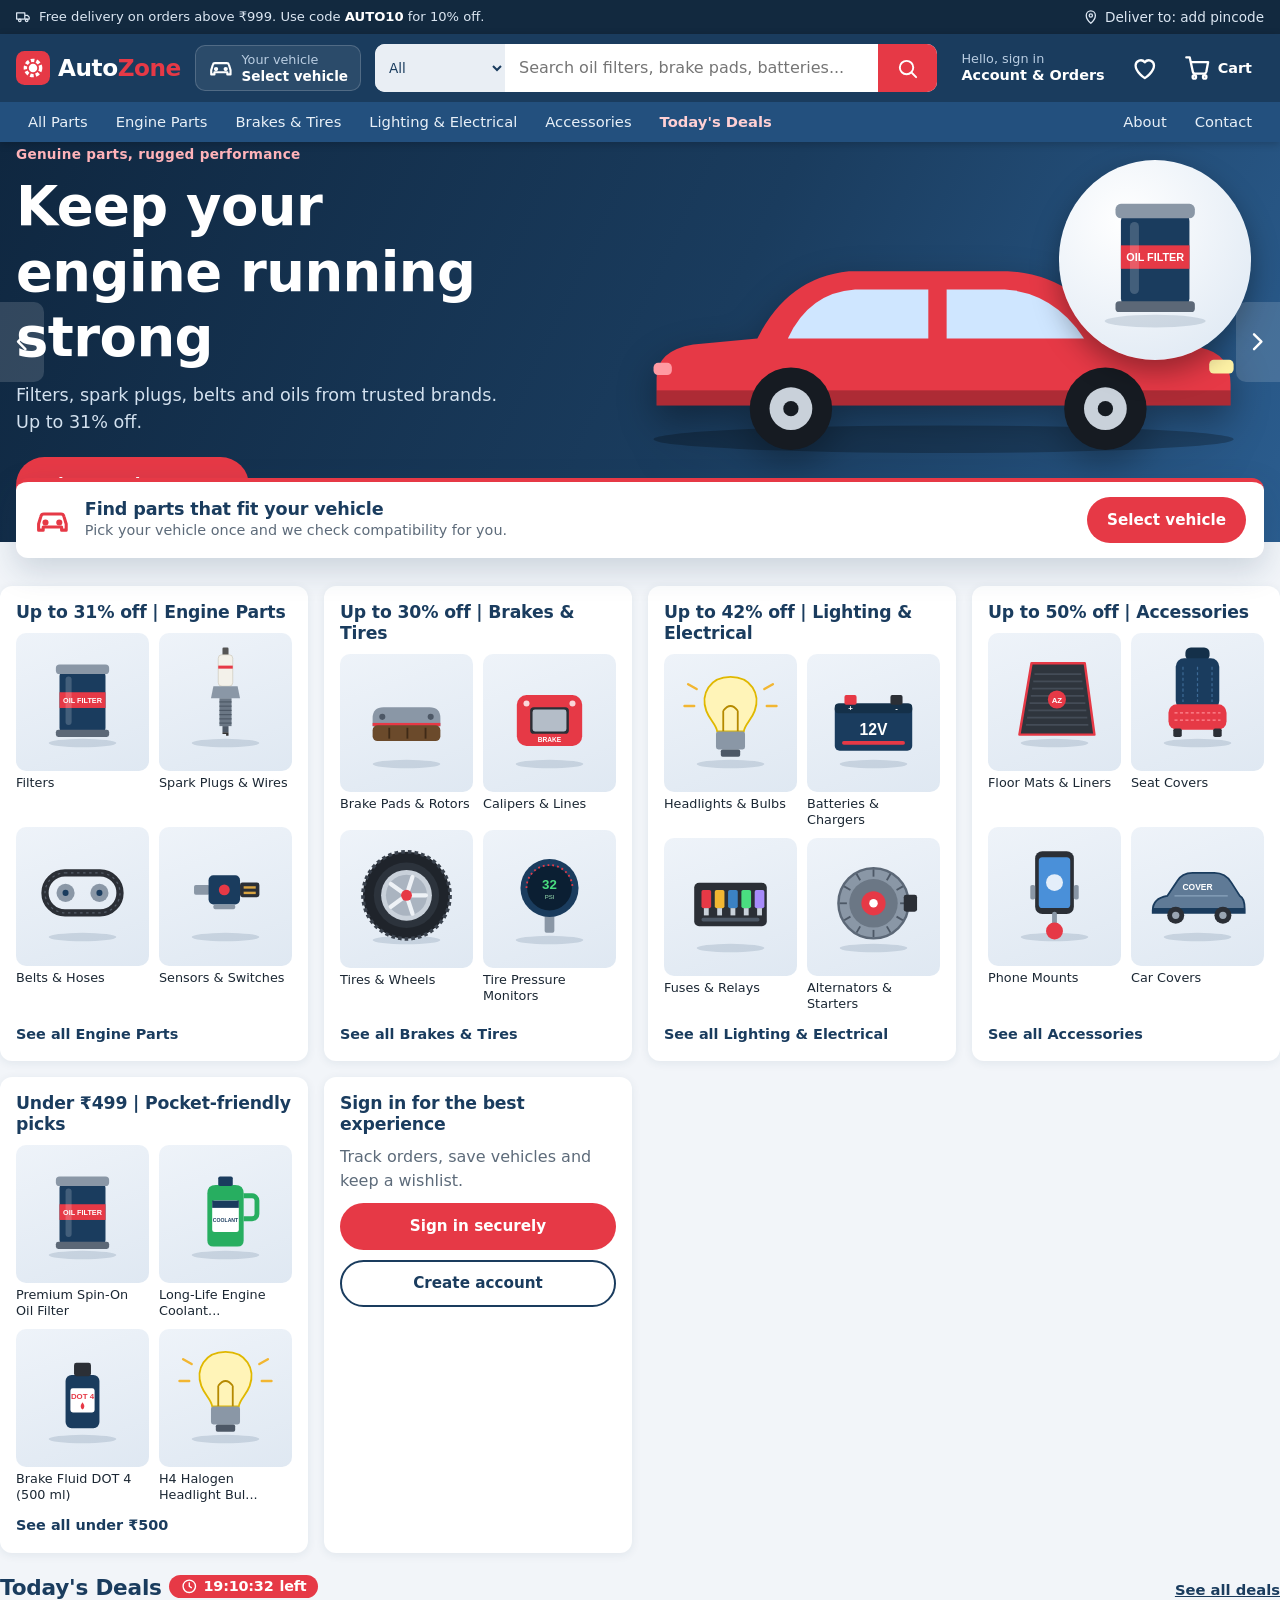
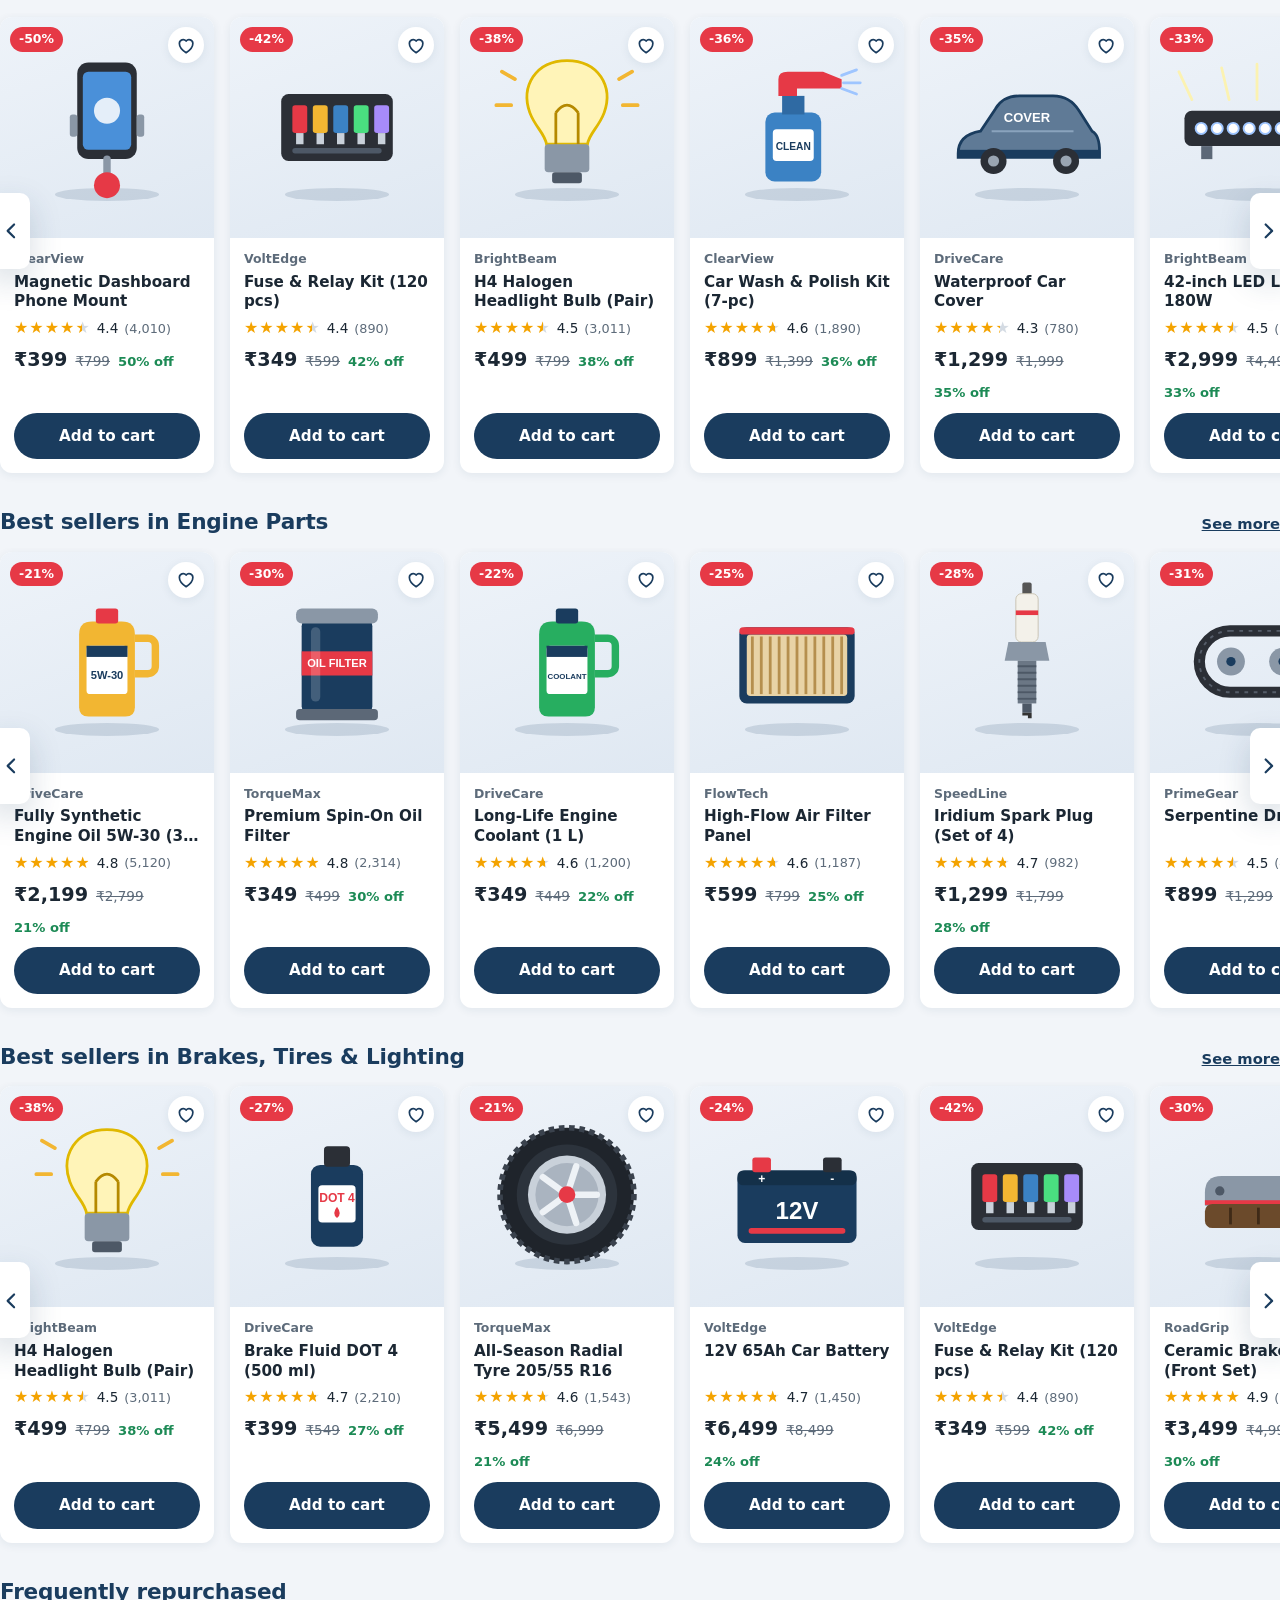
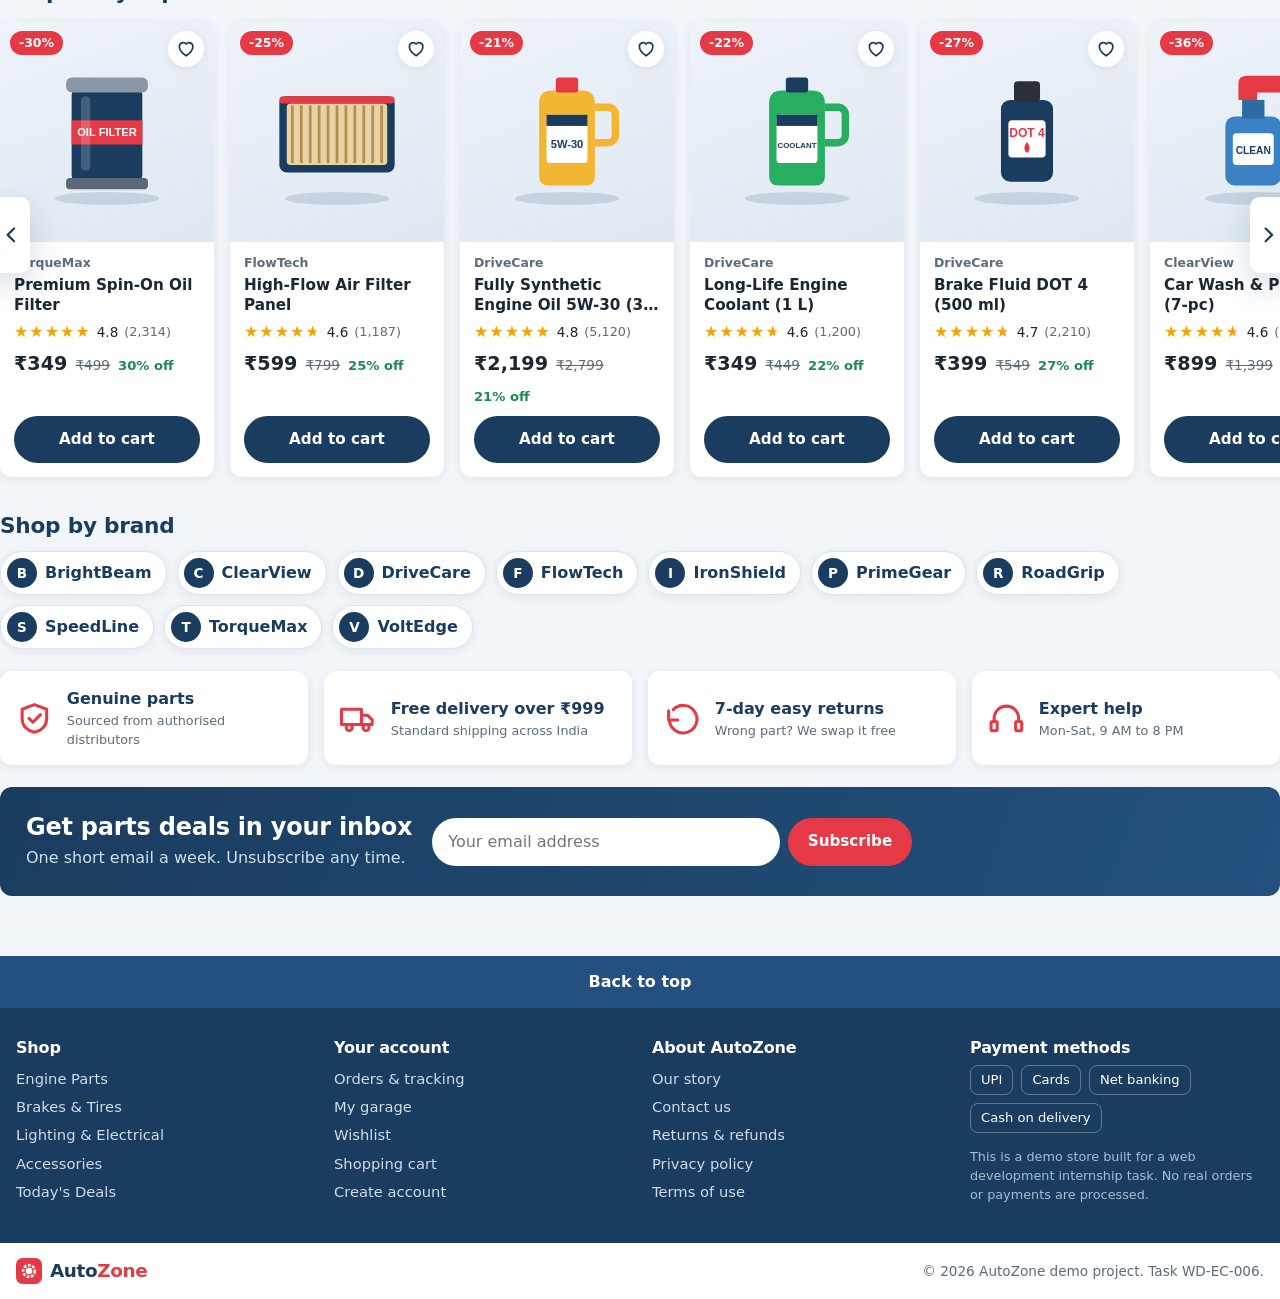
==== commit 294587b3: "Update Standalone.HTML" ====
--- a/Standalone.HTML
+++ b/Standalone.HTML
@@ -1,176 +1,1627 @@
 <!DOCTYPE html>
-<!-- saved from url=(0105)https://claude.ai/chat/b3375dc2-e98e-452f-8746-2f14ea02b482?artifact=63c20c27-31de-4ec5-8698-5402ed9ad7ea -->
-<html data-build-id="d40c622ef0" data-git-hash="d40c622ef07c4d318d1504ae40fabc3faa8a85fa" data-build-timestamp="1791589889" data-version="1.0.0" data-env="" data-color-version="v2" data-document-variant="full" data-entry-document="app" lang="en-US" data-theme="claude" data-mode="light" data-density="comfortable" class="cds-root h-screen antialiased scroll-smooth" data-top-level-document="" data-boot-ui-ready="frame" style="--desktop-titlebar-inset: 0px; --toast-top-offset: 56px; --font-user-message: var(--font-sans-serif); --font-claude-response: var(--font-serif);" data-reduce-motion="true"><head data-ion-ip-country="IN" data-ion-gpc-detected="" data-ion-clean-url-hop="" data-ion-entry-cache="revalidate" data-ion-served-at="1791697163340"><meta http-equiv="Content-Type" content="text/html; charset=UTF-8"><link rel="preconnect" href="https://assets-proxy.anthropic.com/" crossorigin=""><link rel="dns-prefetch" href="https://assets-proxy.anthropic.com/"><meta name="i18n-catalogs" data-i18n-catalogs="de-DE:d5150d55b406.0a038a70e9bc.f68d3ed4fe57,fr-FR:aae17ba5c318.fd5fa1056c68.3b4d96993289,ko-KR:aa8e04835e4f.d3a7d54b44ab.92c3ba7aa484,ja-JP:d1abdd467de9.b63fa513dc0f.e451e0817951,es-419:c43a8c046bca.ca8d8835f709.f72a4f57ffb6,es-ES:f2591be57ae0.f649fae74e04.072eb4b84f54,it-IT:11c4d2e8e7e2.472653f1a405.ce7096e5c678,hi-IN:6399bb09e8d1.37a802d41c31.3306aae37647,pt-BR:ea91177ac622.b5438cbeba12.29a3728c1269,id-ID:fb06abf7008c.03b6e50185f0.8e7f1c08dad4,am:3782f9ecde44.ee51f6c20133.ca3d163bab05,bho:e39b3cc34bee.c924baa7ebfb.ca3d163bab05,bn:58181308b011.26bf6c853c04.ca3d163bab05,da:90d81e604a03.b9edbfaa174b.ca3d163bab05,fi:8442e5e79469.72b0068f5d04.ca3d163bab05,fil:b7072bf5ecd5.8e111222eb6b.ca3d163bab05,gu:341837586e02.5bb975625d0a.ca3d163bab05,ha:9c4b5fe6ec16.edb7fd2111b0.ca3d163bab05,ig:f8fbfcc4d831.056e21059225.ca3d163bab05,kn:d01c49faa52d.e9725c3a9eda.ca3d163bab05,ml:cd5c7c9204f1.23ea10fc1929.ca3d163bab05,mr:0246d9229b90.8a25044b24a5.ca3d163bab05,nb:f7ff8a00094e.e12271e7d7c6.ca3d163bab05,nl:a0b5d9210f74.e5a007bc42a5.ca3d163bab05,ny:41b8ceb34b28.ce055dda771b.ca3d163bab05,om:4375ed6e2216.37ac94c27856.ca3d163bab05,pt-PT:09245f3bdeed.5fd7117b15e1.ca3d163bab05,rn:22ed7a778da6.6ae029a899a1.ca3d163bab05,ru:baa59db270cd.ddc46ce7362c.ca3d163bab05,rw:af0a48c05de8.8cf8a94a1788.ca3d163bab05,so:4e264b82ce5d.a2c79d815997.ca3d163bab05,sv:ab83195cad56.4917d1bb56cd.ca3d163bab05,sw:f54118594a04.deac06fd1a99.ca3d163bab05,ta:8b66e22bc7f9.842e919d70e8.ca3d163bab05,te:2c56162e1721.22e6150d9385.ca3d163bab05,th:d774aaf260d7.09a20dc5499a.ca3d163bab05,tr:950da83eb1fd.0f745826edce.ca3d163bab05,uk:c5519b1b5680.c7c69d247b4d.ca3d163bab05,vi:f99ff790df01.8f428a01c004.ca3d163bab05,wo:8959cd2b56a9.2fa3302282a8.ca3d163bab05,yo:0f61e12e33fa.7161236c645a.ca3d163bab05,zh-Hans:7ee95791203a.684b0c92fef0.ca3d163bab05,zh-Hant:2a6e0cee1c7f.c0d3fd7c266a.ca3d163bab05"><meta name="viewport" content="width=device-width,initial-scale=1,viewport-fit=cover,interactive-widget=resizes-content"><meta name="apple-itunes-app" content="app-id=6473753684"><meta property="og:type" content="website"><meta property="og:site_name" content="Claude"><meta property="og:image" content="https://claude.ai/images/claude_ogimage.png"><meta property="og:image:width" content="1138"><meta property="og:image:height" content="640"><meta name="twitter:card" content="summary_large_image"><link rel="icon" type="image/svg+xml" href="https://assets-proxy.anthropic.com/claude-ai/v2/assets/v1/cd02a42d9-Vq_H3mgS.svg"><link rel="shortcut icon" href="https://claude.ai/favicon.ico"><link rel="apple-touch-icon" href="https://assets-proxy.anthropic.com/claude-ai/v2/assets/v1/c129d018a-0ZbJsTbu.png"><link rel="manifest" href="https://claude.ai/manifest.json"><meta name="mobile-web-app-capable" content="yes"><meta name="theme-color" content="rgb(252, 252, 251)"><link rel="preload" href="https://assets-proxy.anthropic.com/claude-ai/v2/assets/v1/cc27851ad-DDVos-BJ.woff2" as="font" type="font/woff2" crossorigin=""><link rel="preload" href="https://assets-proxy.anthropic.com/claude-ai/v2/assets/v1/c66fc489e-2VcCjn5t.woff2" as="font" type="font/woff2" crossorigin=""><style>html.cds-root{--cds-page-bg:var(--cds-surface-1)}</style><style>body{counter-reset:katexEqnNo mmlEqnNo}</style><script data-compose-prelude="" nonce="">"number"==typeof Error.stackTraceLimit&&Error.stackTraceLimit<30&&(Error.stackTraceLimit=30);try{performance.addEventListener("resourcetimingbufferfull",function(){void 0===window.__antResourceTimingFullAt&&(window.__antResourceTimingFullAt=performance.now())})}catch(t){}void 0===globalThis.process&&(globalThis.process={env:{},cwd:function(){return"/"}}),void 0===globalThis.global&&(globalThis.global=globalThis),"function"!=typeof URL.parse&&(URL.parse=function(t,e){try{return new URL(t,e)}catch(t){return null}}),"function"!=typeof URL.canParse&&(URL.canParse=function(t,e){try{return new URL(t,e),!0}catch(t){return!1}}),function(){function t(t){if("symbol"!=typeof Symbol[t])try{Object.defineProperty(Symbol,t,{value:Symbol.for("Symbol."+t)})}catch(t){}}t("dispose"),t("asyncDispose")}(),function(){var t=Array.prototype.slice;function e(t,e){if("function"!=typeof Array.prototype[t])try{Object.defineProperty(Array.prototype,t,{value:e,writable:!0,configurable:!0})}catch(t){}}e("toSorted",function(e){return t.call(this).sort(e)}),e("toReversed",function(){return t.call(this).reverse()}),e("toSpliced",function(){var e=t.call(this);return e.splice.apply(e,arguments),e})}();try{var desktopBootPlaceholder=globalThis.desktopBootFeatures&&globalThis.desktopBootFeatures.bootPlaceholder;desktopBootPlaceholder&&"supported"===desktopBootPlaceholder.status&&(document.documentElement.setAttribute("data-desktop-boot-placeholder",""),setTimeout(function(){var t=document.documentElement;if(!t.hasAttribute("data-boot-ui-ready")){if(t.hasAttribute("data-boot-ui-hold")){t.setAttribute("data-boot-ui-revealing","");var e=function(){t.removeAttribute("data-boot-ui-revealing")},o=setTimeout(e,2e3);requestAnimationFrame(function(){requestAnimationFrame(function(){clearTimeout(o),o=setTimeout(e,200)})})}t.setAttribute("data-boot-ui-ready","timeout")}},1e4))}catch(t){}</script><style>html[data-desktop-boot-placeholder]:not([data-boot-ui-ready]) [data-boot-surface],html[data-desktop-boot-placeholder]:not([data-boot-ui-ready]):not(
-[data-boot-standalone]
-) body{background:0 0!important}html[data-desktop-boot-placeholder]:not([data-boot-ui-ready]) [data-page-loading]{visibility:hidden}html[data-desktop-boot-placeholder][data-boot-ui-hold]:not(
-[data-boot-ui-ready]
-) body{opacity:0!important}html[data-desktop-boot-placeholder][data-boot-ui-hold]:not(
-[data-boot-ui-ready]
-) body::after{content:"";position:fixed;inset:0;z-index:2147483647}#desktop-boot-drag-strip{display:none}html[data-desktop-boot-placeholder]:not([data-boot-ui-ready]) #desktop-boot-drag-strip{display:block;position:fixed;top:0;left:0;right:0;z-index:-1;height:48px;app-region:drag}</style><script nonce="">"use strict";(()=>{try{performance.mark("claude:head_scripts_start")}catch{}try{if(document.head.hasAttribute("data-ion-clean-url-hop")){let t=location.pathname;try{t=decodeURIComponent(t)}catch{}t=t.replace(/[\x00-\x1f\x7f]/g,"").toLowerCase().replace(/\/{2,}/g,"/").replace(/\/+$/,"");let e=location.hash.slice(1),a="/magic-link"===t?"__ml_handoff":"/appeal-status"===t?"__as_handoff":null,n=null===a&&!document.head.hasAttribute("data-ion-sso-handoff")&&!document.head.hasAttribute("data-ion-connect-handoff")&&e.split("&").some(t=>t.startsWith("jt=")&&t.length>3);if(null!==a&&""!==e||n){if(null!==a?sessionStorage.setItem(a,JSON.stringify({hash:e,at:Date.now()})):sessionStorage.setItem("__jt_handoff",JSON.stringify({hash:e,path:location.pathname,at:Date.now()})),"__ml_handoff"===a)try{sessionStorage.setItem("login_timing_hop_t0",String(Math.round(performance.timeOrigin)));let t=performance.getEntriesByType("navigation")[0];void 0!==t&&t.responseStart>0&&sessionStorage.setItem("login_timing_hop_rs",String(Math.round(performance.timeOrigin+t.responseStart)))}catch{}window.__ml_hop_pending=!0;let t=location.origin+location.pathname+location.search;history.replaceState(null,"",t),location.replace(t)}}}catch{try{window.__ml_hop_pending=!1}catch{}}})()</script><script nonce="">"use strict";(()=>{var e="claude:stale_entry_reload";try{let t=document.head.dataset,r=Number(t.ionServedAt),a=Date.now(),n=a-r,o=function(){let e=performance.getEntriesByType?.("navigation")[0]?.type;if("string"==typeof e&&""!==e)return e;switch(performance.navigation?.type){case 0:return"navigate";case 1:return"reload";case 2:return"back_forward";default:return null}}(),c="back_forward"===o,i=performance.timeOrigin||a;if("revalidate"===t.ionEntryCache&&r>0&&n>864e5&&(c||"navigate"===o&&!1!==navigator.onLine)&&!function(t,r){try{let a=JSON.parse(sessionStorage.getItem(e)??"null");return"object"==typeof a&&null!==a&&a.href===r&&t-a.at<6e4}catch{return!1}}(i,location.href)&&!function(e){try{let t=e-Number(localStorage.getItem("claude:stale_entry_clock_suspect"));return t>=0&&t<864e5}catch{return!1}}(a)){let t=!1;try{sessionStorage.setItem(e,JSON.stringify({servedAt:r,ageMs:n,at:a,href:location.href,nav:o})),t=!0}catch{}(t||c)&&(window.stop(),location.reload())}}catch{}})()</script><script nonce="">"use strict";(()=>{function e(e){let o=e+"=";for(let e of document.cookie.split(";")){let r=e.trim();if(r.startsWith(o))try{return decodeURIComponent(r.slice(o.length))}catch{return}}}function o(){return e("sessionKeyLC")||e("sessionKeyV3LC")||void 0}!function(){let e={resolve:null};try{performance.mark?.("rq_cache:preload_start");let r="keyval-store",t="keyval",n="react-query-cache",a="store:chat-draft:chorus-unified-composer",c="__PRELOADED_CHAT_DRAFT_READS__",s="__PRELOADED_CHAT_DRAFT_READS_MARKER__",l="__PRELOADED_CHAT_DRAFT_READS_PLANTED_AT__",i="__PRELOADED_CHAT_DRAFT_READS_SIGNAL__",_="chat-draft-write-signal",d=window.location.pathname,u=o();if(("/new"===d||"/new/"===d||"/"===d||"/login"===d)&&u){let o=window;o[s]=u,o[l]=Date.now();try{o[i]=localStorage.getItem(_)}catch{}o[c]={[a]:new Promise(o=>{e.resolve=o})}}let D=new Promise(o=>{let c=e=>{window.__PRELOADED_IDB_CACHE_SETTLED__=!0,o(e);try{performance.mark?.("rq_cache:preload_settled")}catch{}};if(!window.indexedDB)return e.resolve?.(void 0),void c(void 0);let s=indexedDB.open(r);s.onupgradeneeded=()=>{s.transaction?.abort()},s.onerror=()=>{e.resolve?.(void 0),c(void 0)},s.onsuccess=()=>{let o=s.result;if(!o.objectStoreNames.contains(t))return o.close(),indexedDB.deleteDatabase(r),e.resolve?.(void 0),void c(void 0);try{let r=o.transaction(t,"readonly").objectStore(t),s=e.resolve;if(s){let e=r.get(a);e.onerror=e=>{e.preventDefault(),s(void 0)},e.onsuccess=()=>s({v:e.result,t:performance.now()})}let l=r.get(n);l.onerror=()=>{o.close(),c(void 0)},l.onsuccess=()=>{o.close(),window.__PRELOADED_IDB_CACHE_RESULT__=l.result,c(l.result)}}catch{o.close(),e.resolve?.(void 0),c(void 0)}}});window.__PRELOADED_IDB_CACHE__=D,D.catch(()=>{e.resolve?.(void 0)}),performance.measure?.("rq_cache:preload_exec",{start:"rq_cache:preload_start"});try{!function(){let e,r=window,t=/^\/chat\/([0-9a-f]{8}-[0-9a-f]{4}-[0-9a-f]{4}-[0-9a-f]{4}-[0-9a-f]{12})\/?$/i.exec(location.pathname),n=t?null:/^\/(?:cowork|local_sessions|cowork_sessions)\/(?:session_|cse_)([A-Za-z0-9_]{1,64})\/?$/.exec(location.pathname),a=t?t[1]:n?"cowork:cse_"+n[1]:"",c=e=>{r.__PRELOADED_CONV_RECORD__=e},s=e=>c({uuid:a,skipped:e});if(!a)return s("not_chat_path");if(!window.indexedDB)return s("no_indexeddb");if(!o())return s("no_marker");try{let o=localStorage.getItem("spa:rqCacheRetention"),r=o&&JSON.parse(o)?.conversationStore;if(!r||!(r.days>=1)||!(r.max>=1)||n&&(!Array.isArray(r.products)||!r.products.includes("cowork")))return s("store_off");if(n&&!localStorage.getItem("conversation-store:cowork-landing"))return s("flag_off");if(localStorage.getItem("conversation-store:clear-pending"))return s("clear_pending");e=localStorage.getItem("conversation-store:unsaved:"+a)}catch{return s("storage_error")}let l=performance.now();r.__PRELOADED_CONV_RECORD_P__=new Promise(o=>{let r,t=r=>{c({uuid:a,record:r,unsaved:e,readMs:performance.now()-l}),o(null!==r)};try{r=indexedDB.open("claude-conversation-store")}catch{return void t(null)}r.onupgradeneeded=()=>{r.transaction?.abort()},r.onerror=()=>t(null),r.onsuccess=()=>{let e=r.result;if(e.onversionchange=()=>e.close(),!e.objectStoreNames.contains("trees"))return e.close(),void t(null);try{let o=e.transaction("trees","readonly").objectStore("trees").get(a);o.onsuccess=()=>{e.close(),t(o.result??null)},o.onerror=()=>{e.close(),t(null)}}catch{e.close(),t(null)}}})}()}catch{}}catch{e.resolve?.(void 0)}}()})()</script><script nonce="">"use strict";(()=>{function t(t){let e=t+"=";for(let t of document.cookie.split(";")){let a=t.trim();if(a.startsWith(e))try{return decodeURIComponent(a.slice(e.length))}catch{return}}}function e(){return t("sessionKeyLC")||t("sessionKeyV3LC")||void 0}try{if(!0!==window.__ml_hop_pending){let t=document.head.dataset.ionDefaultRouteHint,a=""===location.hash&&/^(?:[?&](?:(?:redirect=claude\.com|via|attempt|utm_\w*|gad_\w*|gclsrc|targetid|gclid|gbraid|wbraid|dclid|fbclid|ttclid|rdt_cid|msclkid|li_fat_id|twclid)(?:=[^?&]*)?)?)*$/.test(location.search),o=!t||"new_chat"===t,i=location.pathname,n="/"===i&&e()&&(!a||o);n||"/new/"===i?(history.replaceState(history.state,"","/new"+location.search+location.hash),n&&"/new"===location.pathname&&performance.mark?.("claude:root_path_rewritten")):"/login"===i&&a&&o&&document.head.dataset.ionDefaultRouteHintOutcome&&"1"===localStorage.getItem("spa:cai_cheerful_prism")&&e()&&!sessionStorage.getItem("oauth_return_to")&&!/claude(nest|gov)?\/[^ ]/i.test(navigator.userAgent)&&(history.replaceState(history.state,"","/new"+location.search),"/new"===location.pathname&&performance.mark?.("claude:login_path_rewritten"))}}catch{}})()</script><script nonce="">"use strict";(()=>{function e(e){let t=e+"=";for(let e of document.cookie.split(";")){let n=e.trim();if(n.startsWith(t))try{return decodeURIComponent(n.slice(t.length))}catch{return}}}function t(e){if(0===e.length)return e;let t=e.replace(/[^\x20-\x7E]/g,"").trim();return t.length>0?t:"invalid"}var n=/^[0-9a-f]{8}-[0-9a-f]{4}-[0-9a-f]{4}-[0-9a-f]{4}-[0-9a-f]{12}$/i,r=/^[a-zA-Z]{2,3}(-[a-zA-Z0-9]{2,8}){0,3}$/;function o(e){let t="en-US"===e?/^en-([a-z]{2})$/i.exec(function(){let e=window.desktopPreferredLanguages,t=Array.isArray(e)?e[0]:void 0;return"string"==typeof t&&/^en-[a-z]{2}$/i.test(t)?t:navigator.language}())?.[1]?.toUpperCase():void 0,n=t&&"US"!==t?"en-"+t+", en-US;q=0.9":e,o=t&&"US"!==t?["en-"+t.toLowerCase(),"en-us"]:[e.toLowerCase()];for(let e of navigator.languages||[]){let t=e.toLowerCase();if(!r.test(e)||o.includes(t))continue;if(10===o.length)break;let a=", "+e+";q=0."+(10-o.length);if(n.length+a.length>120)break;o.push(t),n+=a}return n}function a(){let e=navigator.userAgent.toLowerCase();return(e.indexOf("claude/")>=0||e.indexOf("claudenest/")>=0||e.indexOf("claudegov/")>=0)&&!!window.claudeAppBindings}var i=/^\/mobile\/(mcp-app-runtime|web-view-sandbox-runtime|time-limits)\//,s=/[?&]platform=([^&#]*)/,l=/[?&]appVersion=([^&#]*)/,c=/^[0-9A-Za-z][0-9A-Za-z.+-]{0,63}$/;function d(e,t){let n=t.exec(e);if(null===n)return null;try{return decodeURIComponent(n[1])}catch{return null}}var u=["en-US","de-DE","fr-FR","ko-KR","ja-JP","es-419","es-ES","it-IT","hi-IN","pt-BR","id-ID"];try{if(window.__SKIP_BOOTSTRAP_PRELOAD__)throw new Error;if(function(){if(!i.test(window.location.pathname))return!1;let e=d(window.location.search,s);if("ios"!==e&&"android"!==e)return!1;let t=d(window.location.search,l);return null!==t&&c.test(t)}())throw window.__BOOTSTRAP_PRELOAD__={wrapperSkip:!0},new Error;performance.mark?.("bootstrap:preload_start");let{path:p,headers:f,sessionMarker:h}=function(i={}){let s=i.apiPrefix??"/edge-api",l=e("lastActiveOrg"),c=e("sessionKeyLC")||e("sessionKeyV3LC")||void 0,d=!i.skipOrgPath&&c&&l&&n.test(l)?l:void 0,u="?statsig_hashing_algorithm=djb2&growthbook_format=sdk&cache_bust=1&include_system_prompts=false",p=d?s+"/bootstrap/"+d+"/app_start"+u:s+"/bootstrap"+u,f=function(){let n=document.documentElement.dataset,r={"anthropic-client-sha":n.gitHash??"unknown","anthropic-client-version":n.version??"unknown","anthropic-client-build":n.buildTimestamp??"unknown","anthropic-client-capabilities":"mfa_sms_v1","anthropic-device-id":t(e("anthropic-device-id")??"unknown"),"anthropic-client-platform":a()?"desktop_app":"web_claude_ai"},o=function(e){let t=e.length>=2&&e.startsWith('"')&&e.endsWith('"')?e.slice(1,-1):e;return/^[a-zA-Z0-9_.-]{1,128}$/.test(t)?t:void 0}(e("ajs_anonymous_id")??"");o&&(r["anthropic-anonymous-id"]=o);let i=e("activitySessionId");return i&&(r["x-activity-session-id"]=t(i)),r}(),h=function(){try{let e=localStorage.getItem("spa:locale");return e&&r.test(e)?e:void 0}catch{return}}();h&&(f["accept-language"]=o(h));let g=h??i.renderedLocale;return g&&(f["x-app-locale"]=g),{path:p,headers:f,sessionMarker:c}}({renderedLocale:function(e,t=u){let n=new Map;for(let e of t){let t=e.toLowerCase();n.set(t,e);let r=t.split("-")[0];n.has(r)||n.set(r,e)}for(let t of e)if(t){let e=t.toLowerCase(),r=n.get(e);if(void 0!==r)return r;let o=e.split("-")[0],a=o.length?n.get(o):void 0;if(void 0!==a)return a}return"en-US"}(navigator.languages||[])}),g=document.cookie,m=fetch(p,{credentials:"include",headers:f});window.__BOOTSTRAP_PRELOAD__={promise:m,path:p,sessionMarker:h,cookieHeader:g,locale:f["x-app-locale"]};let w=e=>performance.mark?.("bootstrap:preload_response",{detail:{ok:e}});m.then(e=>w(e.ok),()=>w(!1)).catch(()=>{}),performance.measure?.("bootstrap:preload_exec",{start:"bootstrap:preload_start"})}catch{}})()</script><meta name="route-inline-scripts-anchor" content=""><script nonce="" data-ion-route-inline-script="chat-tree-preload">"use strict";(()=>{function p(e,n,t={}){let r=new URLSearchParams;return r.append("tree","True"),r.append("rendering_mode","messages"),r.append("render_all_tools","true"),(t.includeInlineComparison??!0)&&r.append("include_inline_comparison","true"),t.consistency&&r.append("consistency",t.consistency),t.returnDanglingHumanMessage&&r.append("return_dangling_human_message","true"),t.cacheKey!==void 0&&r.append("cache_bust",t.cacheKey),`/api/organizations/${e}/chat_conversations/${n}?${r.toString()}`}function u(){if(g)return c;try{if(typeof performance.getEntriesByType!="function")return;let e=performance.getEntriesByType("navigation")[0],n=e!==void 0?e.type==="back_forward":w();return h=n===void 0?void 0:e!==void 0?"entry":"legacy",e===void 0&&n!==!0?void 0:(g=!0,c=n?T():void 0,c)}catch{return}}function _(){return u(),h}function w(){let e=performance.navigation?.type;return e===2?!0:e===0||e===1?!1:void 0}function T(){return globalThis.__HISTORY_LOAD_CACHE_KEY__??(globalThis.__HISTORY_LOAD_CACHE_KEY__=String(Math.round(performance.timeOrigin)))}var g=!1,h,c;var b="claudeai.lastChatHost.v1";function L(e){try{let n=window.localStorage.getItem(e);return n==="hub"||n==="classic"?n:null}catch{return null}}function m(){return L(b)}function o(e){let n=e+"=";for(let t of document.cookie.split(";")){let r=t.trim();if(r.startsWith(n))try{return decodeURIComponent(r.slice(n.length))}catch{return}}}function y(){return o("sessionKeyLC")||o("sessionKeyV3LC")||void 0}function C(e){if(e.length===0)return e;let n=e.replace(/[^\x20-\x7E]/g,"").trim();return n.length>0?n:"invalid"}function S(e){let n=e.length>=2&&e.startsWith('"')&&e.endsWith('"')?e.slice(1,-1):e;return/^[a-zA-Z0-9_.-]{1,128}$/.test(n)?n:void 0}var d=/^[0-9a-f]{8}-[0-9a-f]{4}-[0-9a-f]{4}-[0-9a-f]{4}-[0-9a-f]{12}$/i,k="spa:locale",O=/^[a-zA-Z]{2,3}(-[a-zA-Z0-9]{2,8}){0,3}$/;function l(){try{let e=localStorage.getItem(k);return e&&O.test(e)?e:void 0}catch{return}}var x="spa:locale-source",P="user_choice";function A(){try{return l()!==void 0&&localStorage.getItem(x)===P}catch{return!1}}function H(){let e=navigator.userAgent.toLowerCase();return(e.indexOf("claude/")>=0||e.indexOf("claudenest/")>=0||e.indexOf("claudegov/")>=0)&&!!window.claudeAppBindings}function R(){let e=document.documentElement.dataset,n={"anthropic-client-sha":e.gitHash??"unknown","anthropic-client-version":e.version??"unknown","anthropic-client-build":e.buildTimestamp??"unknown","anthropic-client-capabilities":"mfa_sms_v1","anthropic-device-id":C(o("anthropic-device-id")??"unknown"),"anthropic-client-platform":H()?"desktop_app":"web_claude_ai"},t=S(o("ajs_anonymous_id")??"");t&&(n["anthropic-anonymous-id"]=t);let r=o("activitySessionId");return r&&(n["x-activity-session-id"]=C(r)),n}var i=/^\/chat\/([0-9a-fA-F]{8}-[0-9a-fA-F]{4}-[0-9a-fA-F]{4}-[0-9a-fA-F]{4}-[0-9a-fA-F]{12})\/?$/;function f(e){return e[14]==="8"}var v="new-conversation-params-for-navigation",I="__post_login_settle",K=6e4,M=["artifact","frame"];function D(e,n){let t=new URLSearchParams(n),[r,a]=M;return!f(e)&&d.test(t.get(r)??t.get(a)??"")}function U(e,n){return f(e)||m()==="hub"&&!D(e,n)}function N(){let e=i.exec(window.location.pathname);if(!e)return;let n=e[1],t;try{let r=o("lastActiveOrg");t=r&&d.test(r)?r:void 0}catch{t=void 0}return{uuid:n,returnDanglingHumanMessage:q(window.location.search),cookieOrg:t,pendingInlineCreate:B(n)}}function q(e){let n=new URLSearchParams(e).get("allow_dangling_human_message");if(n===null)return!1;let t=n;try{t=JSON.parse(n)}catch{}return t==="1"}function B(e){try{let n=sessionStorage.getItem(v);if(!n)return!1;let t=JSON.parse(n);return t!==null&&typeof t=="object"&&e in t}catch{return!0}}function F(){try{let e=sessionStorage.getItem(I);if(!e)return!1;let n=Number(e);return Number.isFinite(n)&&Math.abs(Date.now()-n)<K}catch{return!0}}function E(){if(!i.test(window.location.pathname))return;let e=N();if(!e||e.pendingInlineCreate||U(e.uuid,window.location.search))return;let n=y();if(!e.cookieOrg||!n||F())return;if(_()===void 0)return"nav_unknown";let r=A()?l():void 0;return{url:p(e.cookieOrg,e.uuid,{consistency:"strong",returnDanglingHumanMessage:e.returnDanglingHumanMessage,cacheKey:u()}),headers:{"Content-Type":"application/json",...R(),...r&&{"accept-language":r}},sessionMarker:n}}try{if(window.__SKIP_CHAT_TREE_PRELOAD__)throw new Error;let e=E();if(e==="nav_unknown")window.__CHAT_TREE_PRELOAD__={outcome:"nav_unknown"};else if(e){performance.mark?.("chat_tree:preload_start");let n=Date.now(),t=fetch(e.url,{credentials:"include",headers:e.headers}),r={promise:t,url:e.url,sessionMarker:e.sessionMarker,dispatchedAt:n};window.__CHAT_TREE_PRELOAD__=r;let a=s=>performance.mark?.("chat_tree:preload_response",{detail:{ok:s}});t.then(s=>a(s.ok),()=>a(!1)).catch(()=>{})}}catch{}})();</script><script nonce="" data-ion-route-inline-script="hub-timeline-preload">"use strict";(()=>{var w="claudeai.lastChatHost.v1";function O(e){try{let n=window.localStorage.getItem(e);return n==="hub"||n==="classic"?n:null}catch{return null}}function _(){return O(w)}function c(e){let n=e+"=";for(let t of document.cookie.split(";")){let r=t.trim();if(r.startsWith(n))try{return decodeURIComponent(r.slice(n.length))}catch{return}}}function g(){return c("sessionKeyLC")||c("sessionKeyV3LC")||void 0}var u=/^[0-9a-f]{8}-[0-9a-f]{4}-[0-9a-f]{4}-[0-9a-f]{4}-[0-9a-f]{12}$/i,f="spa:locale";var d=/^\/chat\/([0-9a-fA-F]{8}-[0-9a-fA-F]{4}-[0-9a-fA-F]{4}-[0-9a-fA-F]{4}-[0-9a-fA-F]{12})\/?$/;function l(e){return e[14]==="8"}var y="new-conversation-params-for-navigation";var H=["artifact","frame"];function p(e,n){let t=new URLSearchParams(n),[r,o]=H;return!l(e)&&u.test(t.get(r)??t.get(o)??"")}function m(e){try{let n=sessionStorage.getItem(y);if(!n)return!1;let t=JSON.parse(n);return t!==null&&typeof t=="object"&&e in t}catch{return!0}}var S="en-US",P=["en-US","de-DE","fr-FR","ko-KR","ja-JP","es-419","es-ES","it-IT","hi-IN","pt-BR","id-ID"];function h(e,n=P){let t=new Map;for(let r of n){let o=r.toLowerCase();t.set(o,r);let a=o.split("-")[0];t.has(a)||t.set(a,r)}for(let r of e)if(r){let o=r.toLowerCase(),a=t.get(o);if(a!==void 0)return a;let i=o.split("-")[0],s=i.length?t.get(i):void 0;if(s!==void 0)return s}return S}function x(){let e=[];try{if(typeof document<"u"){let n=document.querySelector('meta[name="i18n-catalogs"]')?.dataset.i18nCatalogs||"";for(let t of n.split(",")){let r=/^([\w-]+):([\w-]+)\.([\w-]+)\.([\w-]+)$/.exec(t);r&&e.push(r.slice(1))}}}catch{}return e}function b(){let e=null;try{e=localStorage.getItem(f)}catch{e=null}if(!e)return h(navigator.languages);let n=e.toLowerCase();for(let[t]of x())if(t.toLowerCase()===n)return t;return h([e])}var L="/claudeai-rpc/anthropic.bard.api.v1alpha.ConversationService/StreamTimeline",I="persisted.spa:hubTimelineHeadOpen",k="lastActiveOrg",A="spa:hubTimelineHeadOpenProbe",v="cai_hub_preview_optout",M="__forced_logout_gate_device",C=12e3;function U(e){try{let n=localStorage.getItem(I);return!n||!u.test(n)?"latch_off":(localStorage.setItem(A,"1"),localStorage.removeItem(A),n===e?void 0:"other_org")}catch{return"latch_off"}}var K="__post_login_settle",N=6e4;function B(){try{let e=sessionStorage.getItem(K);if(!e)return!1;let n=Number(e);return Number.isFinite(n)&&Math.abs(Date.now()-n)<N}catch{return!0}}function D(){let e=navigator.userAgent.toLowerCase();return(e.indexOf("claude/")>=0||e.indexOf("claudenest/")>=0||e.indexOf("claudegov/")>=0)&&!!window.claudeAppBindings}function G(){return b()}function E(e){try{return localStorage.getItem(e)!==null}catch{return!0}}var q="claudeai.hubLargeFirstFrame.v1",F=300,W=4096;function Y(e){let n=2166136261;for(let t=0;t<e.length;t++)n^=e.charCodeAt(t),n=Math.imul(n,16777619);return(n>>>0).toString(36)}function z(){try{let e=localStorage.getItem(q);if(e===null||e.length>W)return[];let n=JSON.parse(e);return Array.isArray(n)?n.filter(t=>typeof t=="string").slice(-F):[]}catch{return[]}}function j(e){return z().indexOf(Y(e))>=0}function V(e,n){let t=n??"",r=46+(t?2+t.length:0),o=new Uint8Array(5+r);o[4]=r;let a=5;o[a++]=10,o[a++]=36;for(let i=0;i<36;i++)o[a++]=e.charCodeAt(i);if(o.set([24,1,34,2,48,1],a),a+=6,t){o[a++]=42,o[a++]=t.length;for(let i=0;i<t.length;i++)o[a++]=t.charCodeAt(i)}return o[a++]=48,o[a]=1,o}function T(e){let n=d.exec(window.location.pathname);if(!n)return"off_route";let t=n[1];if(l(t))return"cowork_session";let r;try{r=c(k)}catch{}let o=U(r);if(o)return o;if(D())return"desktop_app";if(_()!=="hub")return"hint";if(E(v))return"device_opt_out";if(E(M))return"expected_account";if(p(t,window.location.search))return"arrival_artifact";if(new URLSearchParams(window.location.search).has("incognito"))return"incognito";if(j(t))return"large_chat";if(m(t))return"inline_create";let a;try{a=g()}catch{return"no_session"}if(!r||!a)return"no_session";if(B())return"post_login";if(e==="parse"){if(document.prerendering)return"prerender";if(document.visibilityState!=="visible")return"hidden";let s=window.__BOOTSTRAP_PRELOAD__;if(s?.promise&&s.sessionMarker!==a)return"bootstrap_marker"}let i=G();return{conversationId:t,orgUuid:r,sessionMarker:a,uiLanguage:i,headers:{"content-type":"application/connect+proto","connect-protocol-version":"1","x-organization-uuid":r,"anthropic-client-platform":"web_claude_ai","anthropic-client-build":document.documentElement.dataset.buildTimestamp??"unknown","x-client-request-id":"head-open",...typeof DecompressionStream=="function"&&{"connect-accept-encoding":"gzip"}},body:V(t,i)}}function R(e,n){e.outcome??(e.outcome=n),e.response=void 0,window.clearTimeout(e.timer),e.timer=void 0;try{e.abort.abort()}catch{}}try{if(window.__SKIP_HUB_TIMELINE_PRELOAD__)throw new Error;let e=T("parse");if(typeof e=="object"){let n=new AbortController,t=window.__BOOTSTRAP_PRELOAD__?.sessionMarker;performance.mark?.("hub_timeline:preload_start");let r=Date.now(),o=performance.now(),a=fetch(L,{method:"POST",credentials:"same-origin",redirect:"error",signal:n.signal,headers:e.headers,body:e.body}),i={response:a,abort:n,conversationId:e.conversationId,orgUuid:e.orgUuid,sessionMarker:e.sessionMarker,bootstrapMarker:t,dialMode:!0,uiLanguage:e.uiLanguage,dispatchedAt:r,startedAtPerf:o,responseAt:void 0,failed:!1,timer:void 0};window.__HUB_TIMELINE_PRELOAD__=i,i.timer=window.setTimeout(()=>R(i,"timeout_inline"),C),a.then(s=>{i.responseAt=Date.now(),performance.mark?.("hub_timeline:preload_response",{detail:{ok:s.ok}})},()=>{i.failed=!0}).catch(()=>{})}else window.__HUB_TIMELINE_PRELOAD_SKIP__=e}catch{}})();</script><script nonce="">"use strict";(()=>{function e(e){return`/api/published_artifacts/${e}`}function t(e){let t=e+"=";for(let e of document.cookie.split(";")){let s=e.trim();if(s.startsWith(t))try{return decodeURIComponent(s.slice(t.length))}catch{return}}}try{let s="([0-9a-fA-F]{8}(?:-[0-9a-fA-F]{4}){3}-[0-9a-fA-F]{12})",n=new RegExp("^/(?:public/artifacts/"+s+"(?:/embed)?|share/"+s+")$").exec(location.pathname),i=n?.[1]?[e(n[1]),e(n[1])+"/meta"]:n?.[2]&&void 0===(t("sessionKeyLC")||t("sessionKeyV3LC")||void 0)?[function(e){return`/api/chat_snapshots/${e}?rendering_mode=messages&render_all_tools=true`}(n[2])]:void 0;if(i){let e={responses:{}};window.__PUBLIC_VIEWER_PRELOAD__=e;for(let t of i)(e.responses[t]=fetch(t,{credentials:"include"})).catch(()=>{})}}catch{}})()</script><script nonce="">"use strict";(()=>{var e="en-US",t=["en-US","de-DE","fr-FR","ko-KR","ja-JP","es-419","es-ES","it-IT","hi-IN","pt-BR","id-ID"];function o(o,r=t){let n=new Map;for(let e of r){let t=e.toLowerCase();n.set(t,e);let o=t.split("-")[0];n.has(o)||n.set(o,e)}for(let e of o)if(e){let t=e.toLowerCase(),o=n.get(t);if(void 0!==o)return o;let r=t.split("-")[0],a=r.length?n.get(r):void 0;if(void 0!==a)return a}return e}function r(){let e=[];try{if(typeof document<"u"){let t=document.querySelector('meta[name="i18n-catalogs"]')?.dataset.i18nCatalogs||"";for(let o of t.split(",")){let t=/^([\w-]+):([\w-]+)\.([\w-]+)\.([\w-]+)$/.exec(o);t&&e.push(t.slice(1))}}}catch{}return e}try{if(window.__SKIP_I18N_CATALOG_PRELOAD__)throw new Error;let t=function(){let e=null;try{e=localStorage.getItem("spa:locale")}catch{e=null}if(!e)return o(navigator.languages);let t=e.toLowerCase();for(let[e]of r())if(e.toLowerCase()===t)return e;return o([e])}();if(t===e)throw new Error;performance.mark?.("i18n:catalog_preload_start");let n=function(e){for(let[t,o,n,a]of r())if(t===e)return{base:"/i18n/"+e+".json?v="+o,dynamic:"/i18n/dynamic/"+e+".json?v="+n,overrides:"/i18n/"+e+".overrides.json?v="+a};let t=encodeURIComponent(e);return{base:"/i18n/"+t+".json",dynamic:"/i18n/dynamic/"+t+".json",overrides:"/i18n/"+t+".overrides.json"}}(t),a={},i={};for(let e of[n.base,n.dynamic,n.overrides]){let t=fetch(e),o=t.then(e=>e.ok?e.json():void 0);o.catch(()=>{}),a[e]=t,i[e]=o}let l={locale:t,responses:a,bodies:i};window.__I18N_CATALOG_PRELOAD__=l,performance.measure?.("i18n:catalog_preload_exec",{start:"i18n:catalog_preload_start"})}catch{}})()</script><script data-boot-recovery="" nonce="">"use strict";(()=>{var e={failed:0};window.__bootRecovery=e,function(e){let r=e=>{try{e()}catch{}},t="link[rel=modulepreload][crossorigin],script[type=module][src][crossorigin]",o="spa_boot_refetch",n=new WeakMap,s=0,i="",a=!0,c=!1,l=[],d=0,f=0,m=e=>e.href||e.src,u=()=>[...document.querySelectorAll(t)],p=e=>fetch(m(e),{mode:"cors",credentials:"same-origin",cache:"reload"}).then(e=>e.arrayBuffer().then(()=>e.ok?2:404===e.status?1:0)).catch(()=>0),y=()=>performance.getEntriesByName("entry_eval:start","mark")[0],g=e=>{try{let r=JSON.parse(sessionStorage.getItem(o)??"");return(e?r[4]===e:r[4])&&r[2]&&Math.abs(Date.now()-r[0])<6e5}catch{return!1}},h=(t,o)=>r(()=>{let r=1<<(e?.endingOf?.(t)??0);o?d|=r:f=1|r});function v(){if(i||!g())try{sessionStorage.setItem(o,JSON.stringify([Date.now(),s,a,Math.round(performance.now()),i,d||f]))}catch{}}function S(){if(!s)return;let t=0;for(let e of u()){let r=n.get(e);(1===r||0===r&&i)&&(n.set(e,r=2),p(e).then(r=>{a&&(a=0!==r),c=2===r,n.set(e,3),S()})),(void 0===r||2===r)&&t++}y()||(c&&l.splice(0).forEach(p),t||(r(()=>e?.settled?.(s,a)),v()))}function w(o){let d=o.target,f=d instanceof Element,p=f&&!d.matches(t);if(p&&"error"===o.type&&d.matches("link[rel=preload][crossorigin],link[data-entry-stylesheet]")&&l.push(d),!p||e?.progress){if(y())return void E("removeEventListener");if(p)return void r(()=>e?.progress?.(s));if(f){let e=+("error"===o.type&&(s>0||"complete"!==document.readyState));n.set(d,e),s+=e,c&&(c=!e),e&&h(m(d),d.href)}else{if(!(!i&&o.error instanceof SyntaxError&&"fromAsync"in Array&&u().some(e=>m(e)===o.filename)))return;if(g(o.filename))return s++,a=c=!1,void r(()=>e?.settled?.(s,!1));i=o.filename,s++,c=!1,h(i),v()}S(),r(()=>e?.progress?.(s))}}function E(e){window[e]("error",w,!0),document[e]("load",w,!0)}E("addEventListener")}({progress(r){r>e.failed&&(e.allGood=void 0),e.failed=r,e.progress?.(r)},settled(r,t){e.failed=r,e.allGood=t,e.settled?.(r,t)},endingOf:function(e){let{responseStatus:r,deliveryType:t,transferSize:o,encodedBodySize:n,serverTiming:s}=performance.getEntriesByName(e,"resource")[0]??{},i=s?.some(e=>"dcz_on"===e.name);return r?r>399?4:"cache"===t||n&&!o?3:n?i?9:7:o?i?1:2:6:0===r?5:8}})})()</script><script nonce="">"use strict";(()=>{var e="https://assets.claude.ai/videos/login-hero-kt3-still-005fec8b.webp";function t(e){return n(e).replace(/[A-Z]/g,e=>e.toLowerCase())}function n(e){let t=0,n=e.length;for(;t<n&&(" "===e[t]||"\t"===e[t]);)t+=1;for(;n>t&&(" "===e[n-1]||"\t"===e[n-1]);)n-=1;return e.slice(t,n)}function r(e){let t=e+"=";for(let e of document.cookie.split(";")){let n=e.trim();if(n.startsWith(t))try{return decodeURIComponent(n.slice(t.length))}catch{return}}}function o(){return r("sessionKeyLC")||r("sessionKeyV3LC")||void 0}var i="https://js.hcaptcha.com";function c(e,t,n){let r=document.createElement("link");r.rel=e,r.href=t;for(let e in n)r.setAttribute(e,n[e]);document.head.appendChild(r)}function l(){return new URLSearchParams(location.search.slice(1))}function a(e,t){let n=e.getAll(t);if(1!==n.length)return 0===n.length?null:n[0];try{let e=JSON.parse(n[0]),t=Array.isArray(e)?e[0]:e;return"string"==typeof t?t:n[0]}catch{return n[0]}}try{if(!0!==window.__ml_hop_pending){let r=location.pathname;if("/login"!==r||o())("/magic-link"===r&&function(){let e=l();if("desktop_app"===a(e,"client"))return!1;let r=a(e,"continue");if("team_signup"===r||"enterprise_signup"===r)return!0;if(!document.head.hasAttribute("data-ion-pending-login"))return!1;let[o,i]=function(){let e=location.hash.slice(1);if(""!==e)return e;try{let e=sessionStorage.getItem("__ml_handoff");if(null===e)return"";let t=JSON.parse(e);if("string"==typeof t.hash&&"number"==typeof t.at&&Date.now()-t.at<=6e5)return t.hash}catch{}return""}().split(":");if(!o||!i)return!1;let c=function(e){try{let t=Uint8Array.from(atob(e.replace(/-/g,"+").replace(/_/g,"/")),e=>e.charCodeAt(0));return new TextDecoder("utf-8",{fatal:!0,ignoreBOM:!0}).decode(t)}catch{return null}}(i),u=function(){for(let e of document.cookie.split(";")){let t=n(e),r=t.indexOf("=");if(!(r<=0||"__Host-claude-ai-pending-login-email"!==t.slice(0,r)))try{return decodeURIComponent(t.slice(r+1))}catch{return null}}return null}();return null!==c&&null!==u&&t(u)===t(c)}()||"/login/popup-google-auth"===r)&&(c("preconnect",i),c("preconnect","https://newassets.hcaptcha.com"));else{let t=/claude(nest|gov)?\/[^ ]/i.test(navigator.userAgent)&&!!window.claudeAppBindings,n=l().get("returnTo")?.includes("/oauth/authorize")??!1;!t&&!n&&(c("preconnect",new URL(e).origin),document.addEventListener("DOMContentLoaded",()=>{try{if(o()||!function(){let e=navigator.connection;return void 0!==e&&"4g"===e.effectiveType&&"number"==typeof e.downlink&&e.downlink>=9&&!0!==e.saveData}())return;c("preload",e,{as:"image",media:"(min-width: 64rem)"})}catch{}},{once:!0})),c("preconnect",i),t||c("preconnect","https://accounts.google.com")}}}catch{}})()</script><script type="module" crossorigin="" src="./Standalone_files/index-Bzztfoks.js.download" nonce=""></script><link rel="modulepreload" crossorigin="" href="https://assets-proxy.anthropic.com/claude-ai/v2/assets/v1/vendor-zod-AYQ1i5E6.js"><link rel="modulepreload" crossorigin="" href="https://assets-proxy.anthropic.com/claude-ai/v2/assets/v1/rolldown-runtime-C3OYiQ02.js"><link rel="modulepreload" crossorigin="" href="https://assets-proxy.anthropic.com/claude-ai/v2/assets/v1/vendor-frame-DNQ-FS3I.js"><link rel="modulepreload" crossorigin="" href="https://assets-proxy.anthropic.com/claude-ai/v2/assets/v1/preload-helper-Bb-WZjym.js"><link rel="modulepreload" crossorigin="" href="https://assets-proxy.anthropic.com/claude-ai/v2/assets/v1/shared-frame-boot-C0bwV_QB.js"><link rel="modulepreload" crossorigin="" href="https://assets-proxy.anthropic.com/claude-ai/v2/assets/v1/shared-frame-DFbvW9Cm.js"><link rel="modulepreload" crossorigin="" href="https://assets-proxy.anthropic.com/claude-ai/v2/assets/v1/vendor-datadog-Cx_GiDCs.js"><link rel="modulepreload" crossorigin="" href="https://assets-proxy.anthropic.com/claude-ai/v2/assets/v1/vendor-growthbook-Bq6mjpo0.js"><link rel="modulepreload" crossorigin="" href="https://assets-proxy.anthropic.com/claude-ai/v2/assets/v1/vendor-query-CxCLV4xq.js"><link rel="modulepreload" crossorigin="" href="https://assets-proxy.anthropic.com/claude-ai/v2/assets/v1/shared-l-p-m-0-CbQFC6Wr.js"><link rel="modulepreload" crossorigin="" href="https://assets-proxy.anthropic.com/claude-ai/v2/assets/v1/vendor-all-l-p-m-0-CrTDiNyn.js"><link rel="modulepreload" crossorigin="" href="https://assets-proxy.anthropic.com/claude-ai/v2/assets/v1/vendor-router-DACvzZmE.js"><link rel="modulepreload" crossorigin="" href="https://assets-proxy.anthropic.com/claude-ai/v2/assets/v1/shared-l-p-m-1--E6c7YGn.js"><link rel="modulepreload" crossorigin="" href="https://assets-proxy.anthropic.com/claude-ai/v2/assets/v1/shared-l-p-m-2-BqN7gGau.js"><link rel="modulepreload" crossorigin="" href="https://assets-proxy.anthropic.com/claude-ai/v2/assets/v1/vendor-intl-DHZvg5uN.js"><link rel="modulepreload" crossorigin="" href="https://assets-proxy.anthropic.com/claude-ai/v2/assets/v1/shared-l-p-m-3-B9pUKnbr.js"><link rel="modulepreload" crossorigin="" href="https://assets-proxy.anthropic.com/claude-ai/v2/assets/v1/vendor-motion-DeCaYUpg.js"><link rel="modulepreload" crossorigin="" href="https://assets-proxy.anthropic.com/claude-ai/v2/assets/v1/shared-l-p-m-5-BjWyrdyC.js"><link rel="modulepreload" crossorigin="" href="https://assets-proxy.anthropic.com/claude-ai/v2/assets/v1/vendor-base-ui-CFrKoipr.js"><link rel="modulepreload" crossorigin="" href="https://assets-proxy.anthropic.com/claude-ai/v2/assets/v1/shared-l-p-m-6-Ur-b51sO.js"><link rel="modulepreload" crossorigin="" href="https://assets-proxy.anthropic.com/claude-ai/v2/assets/v1/shared-l-m-0-BdbpPVZO.js"><link rel="modulepreload" crossorigin="" href="https://assets-proxy.anthropic.com/claude-ai/v2/assets/v1/shared-l-0-BWfUzFvW.js"><link rel="modulepreload" crossorigin="" href="https://assets-proxy.anthropic.com/claude-ai/v2/assets/v1/shared-p-m-0-BWVwTj25.js"><link rel="modulepreload" crossorigin="" href="https://assets-proxy.anthropic.com/claude-ai/v2/assets/v1/vendor-all-m-0-Bu22Vr7G.js"><link rel="modulepreload" crossorigin="" href="https://assets-proxy.anthropic.com/claude-ai/v2/assets/v1/shared-m-0-DzfyVoPR.js"><link rel="modulepreload" crossorigin="" href="https://assets-proxy.anthropic.com/claude-ai/v2/assets/v1/vendor-prosemirror-CZu6ekcb.js"><link rel="modulepreload" crossorigin="" href="https://assets-proxy.anthropic.com/claude-ai/v2/assets/v1/vendor-tiptap-BRWvwo6q.js"><link rel="modulepreload" crossorigin="" href="https://assets-proxy.anthropic.com/claude-ai/v2/assets/v1/shared-m-1-D72Z34ZU.js"><link rel="modulepreload" crossorigin="" href="https://assets-proxy.anthropic.com/claude-ai/v2/assets/v1/shared-m-2-CMVAQFi7.js"><link rel="modulepreload" crossorigin="" href="https://assets-proxy.anthropic.com/claude-ai/v2/assets/v1/vendor-markdown-DagNntqf.js"><link rel="modulepreload" crossorigin="" href="https://assets-proxy.anthropic.com/claude-ai/v2/assets/v1/shared-0-Dsui6SsB.js"><link rel="modulepreload" crossorigin="" href="https://assets-proxy.anthropic.com/claude-ai/v2/assets/v1/shared-p-0-DtUt-9_h.js"><link rel="modulepreload" crossorigin="" href="https://assets-proxy.anthropic.com/claude-ai/v2/assets/v1/shared-1-DT-Mq-A-.js"><link rel="modulepreload" crossorigin="" href="https://assets-proxy.anthropic.com/claude-ai/v2/assets/v1/shared-2-uQ2I-GQa.js"><link rel="modulepreload" crossorigin="" href="https://assets-proxy.anthropic.com/claude-ai/v2/assets/v1/shared-3-B-hg3-je.js"><link rel="modulepreload" crossorigin="" href="https://assets-proxy.anthropic.com/claude-ai/v2/assets/v1/vendor-all-0-BTzDxZwC.js"><link rel="modulepreload" crossorigin="" href="https://assets-proxy.anthropic.com/claude-ai/v2/assets/v1/vendor-utils-h7KXFLrg.js"><link rel="modulepreload" crossorigin="" href="https://assets-proxy.anthropic.com/claude-ai/v2/assets/v1/shared-28-68eds_w-.js"><link rel="modulepreload" crossorigin="" href="https://assets-proxy.anthropic.com/claude-ai/v2/assets/v1/shared-4-Ct2PRQRV.js"><link rel="modulepreload" crossorigin="" href="https://assets-proxy.anthropic.com/claude-ai/v2/assets/v1/shared-5-CyXGfNR7.js"><link rel="modulepreload" crossorigin="" href="https://assets-proxy.anthropic.com/claude-ai/v2/assets/v1/shared-6-DRmS8DxG.js"><link rel="modulepreload" crossorigin="" href="https://assets-proxy.anthropic.com/claude-ai/v2/assets/v1/shared-styles-CMZvnPNg.js"><link rel="modulepreload" crossorigin="" href="https://assets-proxy.anthropic.com/claude-ai/v2/assets/v1/shared-7-B-kXHUOv.js"><link rel="modulepreload" crossorigin="" href="https://assets-proxy.anthropic.com/claude-ai/v2/assets/v1/shared-8-C-PbbAjl.js"><link rel="modulepreload" crossorigin="" href="https://assets-proxy.anthropic.com/claude-ai/v2/assets/v1/vendor-icons-DAWEVdmS.js"><link rel="modulepreload" crossorigin="" href="https://assets-proxy.anthropic.com/claude-ai/v2/assets/v1/shared-9-BzBpDFis.js"><link rel="modulepreload" crossorigin="" href="https://assets-proxy.anthropic.com/claude-ai/v2/assets/v1/shared-10-83OJIYC6.js"><link rel="modulepreload" crossorigin="" href="https://assets-proxy.anthropic.com/claude-ai/v2/assets/v1/shared-11-d0QDiW8J.js"><link rel="modulepreload" crossorigin="" href="https://assets-proxy.anthropic.com/claude-ai/v2/assets/v1/shared-12-BMICOIGC.js"><link rel="modulepreload" crossorigin="" href="https://assets-proxy.anthropic.com/claude-ai/v2/assets/v1/shared-13-B7O5l6pL.js"><link rel="modulepreload" crossorigin="" href="https://assets-proxy.anthropic.com/claude-ai/v2/assets/v1/shared-14-D9l5DGSU.js"><link rel="modulepreload" crossorigin="" href="https://assets-proxy.anthropic.com/claude-ai/v2/assets/v1/shared-15-CuxGJsr0.js"><link rel="modulepreload" crossorigin="" href="https://assets-proxy.anthropic.com/claude-ai/v2/assets/v1/shared-16-B4zXkq1t.js"><link rel="modulepreload" crossorigin="" href="https://assets-proxy.anthropic.com/claude-ai/v2/assets/v1/shared-17-CVtRHpdr.js"><link rel="modulepreload" crossorigin="" href="https://assets-proxy.anthropic.com/claude-ai/v2/assets/v1/shared-18-BS1yk07I.js"><link rel="modulepreload" crossorigin="" href="https://assets-proxy.anthropic.com/claude-ai/v2/assets/v1/shared-19-CKm1XyFm.js"><link rel="modulepreload" crossorigin="" href="https://assets-proxy.anthropic.com/claude-ai/v2/assets/v1/shared-20-pDBJPtgP.js"><link rel="modulepreload" crossorigin="" href="https://assets-proxy.anthropic.com/claude-ai/v2/assets/v1/shared-21-BU8PJYR4.js"><link rel="modulepreload" crossorigin="" href="https://assets-proxy.anthropic.com/claude-ai/v2/assets/v1/shared-22-Dqjo1_41.js"><link rel="modulepreload" crossorigin="" href="https://assets-proxy.anthropic.com/claude-ai/v2/assets/v1/shared-23-tbvYfTpH.js"><link rel="modulepreload" crossorigin="" href="https://assets-proxy.anthropic.com/claude-ai/v2/assets/v1/shared-24-C_OgTDWO.js"><script nonce="">"use strict";(()=>{var t=new Set(["tw","hk","mo"]);function e(e){let[n,...r]=e.toLowerCase().split(/[-_]/);if("ja"===n)return"ja";if("ko"===n)return"ko";if("zh"!==n&&"yue"!==n)return null;let u=r.find(t=>4===t.length);if("hant"===u)return"zh-hant";if("hans"===u)return"zh-hans";let a=r.find(t=>2===t.length);return void 0!==a&&t.has(a)||"yue"===n?"zh-hant":"zh-hans"}try{!function(){let t=function(t){for(let n of t){let t=e(n);if(null!==t)return t}return null}(function(){let t=window.desktopPreferredLanguages,e=Array.isArray(t)?t.filter(t=>"string"==typeof t):[];return e.length>0?e:navigator.languages}());null!==t&&document.documentElement.setAttribute("data-cjk-order",t)}()}catch{}})()</script><script nonce="">"use strict";(()=>{var t="new-page-dock-korea-latch";var e=200,r=420;function i(t){return Math.min(r,Math.max(e,t))}var a={collapsed:!1,sidebarWidth:288};var n="data-sidebar-chrome";var d=["classic","home"];var o,s="--prerender-activation-viewport-height",l="data-prerender-headroom-arm";try{if((function(t){return"KR"===t.head?.dataset.ionIpCountry}(o=document)||function(e){try{return"1"===e.defaultView?.localStorage.getItem(t)}catch{return!1}}(o))&&o.documentElement.setAttribute("data-new-page-korea",""),"/new"===window.location.pathname){!function(t){!0===t.prerendering&&t.addEventListener("prerenderingchange",()=>{try{let e=t.documentElement,r=t.createElement("div");r.style.cssText="position:fixed;height:100vh",e.appendChild(r);let i=r.getBoundingClientRect().height;if(r.remove(),!(i>0))return;e.style.setProperty(s,i+"px"),e.setAttribute(l,i>=900?"tall":"short");let a=innerWidth,n=innerHeight,d=()=>{let t=innerHeight-n;(innerWidth!==a||t<0||t>150)&&(e.style.setProperty(s,"100vh"),e.removeAttribute(l),removeEventListener("resize",d))};addEventListener("resize",d),requestAnimationFrame(d)}catch{}},{once:!0})}(document);let t=document.documentElement;t.setAttribute("data-sidebar-chrome-preference","rail");let r=navigator.userAgent,o=/claude(nest|gov)?\/[^ ]/i.test(r)&&!!window.claudeAppBindings;o&&t.setAttribute("data-sidebar-desktop-app","");let u=window.localStorage,c=window.innerWidth,h=function(t){let{collapsed:e,sidebarWidth:r}=function(t){if(null===t)return a;try{let e=JSON.parse(t);if("object"!=typeof e||null===e)return a;let r=e.state;if("object"!=typeof r||null===r)return a;let n=r;return{collapsed:!!n.collapsed,sidebarWidth:"number"==typeof n.sidebarWidth?i(n.sidebarWidth):a.sidebarWidth}}catch{return a}}(t.dframeStoreRaw),n=function(t){return Math.max(700,Math.ceil(t)+330-1)}(r),d=!e&&(700===n||t.viewportWidth>n);return{chrome:"rail",showSidebar:d,sidebarWidth:d?r:null}}({dframeStoreRaw:u.getItem("dframe-store"),viewportWidth:c}),p="1"===u.getItem("app-switcher-wordmark-latch");p&&t.setAttribute("data-sidebar-app-switcher","");let m=function(t){return d.includes(t??"")?t:null}(u.getItem("new-page-layout-latch"));if(null!==m&&"classic"!==m&&t.setAttribute("data-new-page-layout",m),t.setAttribute("data-prepaint-viewport-width",String(c)),t.setAttribute("data-prepaint-viewport-height",String(window.innerHeight)),h.showSidebar){if(t.setAttribute(n,h.chrome),null!==h.sidebarWidth){let r="hub"===u.getItem("claudeai.lastChatHost.v1")&&"classic"!==u.getItem("claudeai.lastChatLook.v1"),i=!o&&(p||r),a=i?Math.max(h.sidebarWidth,e+32):h.sidebarWidth;t.setAttribute("data-sidebar-width",String(a)),t.style.setProperty("--static-sidebar-width",a+"px"),t.setAttribute("data-sidebar-wordmark-size",String(function(t,e=0){let r=t-16-e;return r<=196?15:r<=214?17:20}(a,i?32:0)))}}else t.setAttribute(n,"none")}}catch{}})()</script><style data-static-critical-css="">@layer properties,software-compositing,cds-card,theme,base,components,utilities;::view-transition-group(chat-image-preview){animation-duration:.35s;animation-timing-function:cubic-bezier(.32,.72,0,1)}::view-transition-image-pair(chat-image-preview){isolation:auto;animation:.35s cubic-bezier(.32,.72,0,1) both vt-image-preview-decoration-in;overflow:clip}::view-transition-old(chat-image-preview),::view-transition-new(chat-image-preview){mix-blend-mode:normal;object-fit:cover;width:100%;height:100%;animation:none}html:not(.vt-image-preview-closing)::view-transition-old(chat-image-preview){display:none}:root[data-dframe] [class*=cursor-zoom-in]:not(:disabled){cursor:zoom-in}@font-face{font-family:anthropic-sans;src:url(https://assets-proxy.anthropic.com/claude-ai/v2/assets/v1/cc27851ad-DDVos-BJ.woff2)format("woff2");font-weight:300 800;font-style:normal;font-display:swap;font-feature-settings:"dlig" 0}@font-face{font-family:anthropic-sans;src:url(https://assets-proxy.anthropic.com/claude-ai/v2/assets/v1/c9d3a3a49-CJtkx3-S.woff2)format("woff2");font-weight:300 800;font-style:italic;font-display:swap;font-feature-settings:"dlig" 0}@font-face{font-family:anthropic-serif;src:url(https://assets-proxy.anthropic.com/claude-ai/v2/assets/v1/c66fc489e-2VcCjn5t.woff2)format("woff2");font-weight:300 800;font-style:normal;font-display:swap}@font-face{font-family:anthropic-serif;src:url(https://assets-proxy.anthropic.com/claude-ai/v2/assets/v1/cc410af59-Dcb-9NUS.woff2)format("woff2");font-weight:300 800;font-style:italic;font-display:swap}@font-face{font-family:Anthropic Serif Fallback Georgia;src:local(Georgia);size-adjust:104.79%;ascent-override:94.71%;descent-override:24.57%;line-gap-override:0%;unicode-range:U+20-7E,U+A0-B4,U+B6-17F,U+2012-2015,U+2018-2022,U+2026,U+2030,U+2032-2034,U+2039-203A,U+2044}@font-face{font-family:Anthropic Serif Fallback Times;src:local(Times New Roman),local(TimesNewRomanPSMT),local(Liberation Serif),local(LiberationSerif);size-adjust:114.99%;ascent-override:86.31%;descent-override:22.39%;line-gap-override:0%;unicode-range:U+20-7E,U+A0-B4,U+B6-17F,U+2012-2015,U+2018-2022,U+2026,U+2030,U+2032-2034,U+2039-203A,U+2044}@font-face{font-family:Anthropic Serif Fallback DejaVu;src:local(DejaVu Serif),local(DejaVuSerif);size-adjust:90.15%;ascent-override:110.1%;descent-override:28.56%;line-gap-override:0%;unicode-range:U+20-7E,U+A0-B4,U+B6-17F,U+2012-2015,U+2018-2022,U+2026,U+2030,U+2032-2034,U+2039-203A,U+2044}@font-face{font-family:Anthropic Serif Fallback Noto;src:local(Noto Serif),local(NotoSerif),local(NotoSerif-Regular);size-adjust:97.12%;ascent-override:102.19%;descent-override:26.51%;line-gap-override:0%;unicode-range:U+20-7E,U+A0-B4,U+B6-17F,U+2012-2015,U+2018-2022,U+2026,U+2030,U+2032-2034,U+2039-203A,U+2044}:root{--font-script-fallbacks:"Kohinoor Devanagari", "Kohinoor Bangla", "Kohinoor Telugu", "Tamil Sangam MN", "Kohinoor Gujarati", "Malayalam Sangam MN", "Nirmala UI", "Noto Sans Devanagari UI", "Noto Sans Devanagari", "Noto Sans Bengali UI", "Noto Sans Bengali", "Noto Sans Telugu UI", "Noto Sans Telugu", "Noto Sans Tamil UI", "Noto Sans Tamil", "Noto Sans Gujarati UI", "Noto Sans Gujarati", "Noto Sans Kannada UI", "Noto Sans Kannada", "Noto Sans Malayalam UI", "Noto Sans Malayalam", Thonburi, "Leelawadee UI", "Noto Sans Thai UI", "Noto Sans Thai", Kefa, Ebrima, "Noto Sans Ethiopic", "Abyssinica SIL";--font-cjk-sans-sc:"PingFang SC";--font-cjk-sans-tc:"PingFang TC";--font-cjk-sans-jp:"Hiragino Sans";--font-cjk-sans-kr:"Apple SD Gothic Neo";--font-cjk-sans-fallback:var(--font-cjk-sans-sc), var(--font-cjk-sans-tc), var(--font-cjk-sans-jp), var(--font-cjk-sans-kr);--font-sans-fallbacks:system-ui, "Segoe UI", Roboto, Helvetica, Arial, var(--font-cjk-sans-fallback), var(--font-script-fallbacks), sans-serif;--font-anthropic-sans:"anthropic-sans", var(--font-sans-fallbacks);--font-cjk-serif-sc:"PingFang SC", "Microsoft YaHei", "Noto Sans CJK SC";--font-cjk-serif-tc:"PingFang TC", "Microsoft JhengHei", "Noto Sans CJK TC";--font-cjk-serif-jp:"Hiragino Sans", "Yu Gothic", Meiryo, "Noto Sans CJK JP";--font-cjk-serif-kr:"Apple SD Gothic Neo", "Malgun Gothic", "Noto Sans CJK KR";--font-cjk-serif-fallback:var(--font-cjk-serif-sc), var(--font-cjk-serif-tc), var(--font-cjk-serif-jp), var(--font-cjk-serif-kr);--font-anthropic-serif:"anthropic-serif", "Anthropic Serif Fallback Georgia", "Anthropic Serif Fallback Times", "Anthropic Serif Fallback DejaVu", "Anthropic Serif Fallback Noto", Georgia, "Arial Hebrew", "Noto Sans Hebrew", "Times New Roman", Times, var(--font-cjk-serif-fallback), var(--font-script-fallbacks), serif}:root:lang(zh-Hans){--font-cjk-sans-fallback:var(--font-cjk-sans-sc), var(--font-cjk-sans-tc), var(--font-cjk-sans-jp), var(--font-cjk-sans-kr);--font-cjk-serif-fallback:var(--font-cjk-serif-sc), var(--font-cjk-serif-tc), var(--font-cjk-serif-jp), var(--font-cjk-serif-kr)}html[data-cjk-order=zh-hant],:root:lang(zh-Hant){--font-cjk-sans-fallback:var(--font-cjk-sans-tc), var(--font-cjk-sans-sc), var(--font-cjk-sans-jp), var(--font-cjk-sans-kr);--font-cjk-serif-fallback:var(--font-cjk-serif-tc), var(--font-cjk-serif-sc), var(--font-cjk-serif-jp), var(--font-cjk-serif-kr)}html[data-cjk-order=ja],:root:lang(ja){--font-cjk-sans-fallback:var(--font-cjk-sans-jp), var(--font-cjk-sans-sc), var(--font-cjk-sans-tc), var(--font-cjk-sans-kr);--font-cjk-serif-fallback:var(--font-cjk-serif-jp), var(--font-cjk-serif-sc), var(--font-cjk-serif-tc), var(--font-cjk-serif-kr)}html[data-cjk-order=ko],:root:lang(ko){--font-cjk-sans-fallback:var(--font-cjk-sans-kr), var(--font-cjk-sans-sc), var(--font-cjk-sans-tc), var(--font-cjk-sans-jp);--font-cjk-serif-fallback:var(--font-cjk-serif-kr), var(--font-cjk-serif-sc), var(--font-cjk-serif-tc), var(--font-cjk-serif-jp)}html[data-cjk-order],:root:lang(ja),:root:lang(ko),:root:lang(zh-Hans),:root:lang(zh-Hant){--cds-font-system:ui-sans-serif, system-ui, -apple-system, "Segoe UI", Roboto, var(--font-cjk-sans-fallback), sans-serif}:root:lang(vi),:root:lang(ha){--font-anthropic-sans:var(--font-sans-fallbacks);--font-anthropic-serif:"Times New Roman", Times, var(--font-cjk-serif-fallback), var(--font-script-fallbacks), serif}@layer properties{@supports (((-webkit-hyphens:none)) and (not (margin-trim:inline))) or ((-moz-orient:inline) and (not (color:rgb(from red r g b)))){*,:before,:after,::backdrop{--tw-border-style:solid;--tw-leading:initial;--tw-shadow:0 0 #0000;--tw-shadow-color:initial;--tw-inset-shadow:0 0 #0000;--tw-ring-shadow:0 0 #0000;--tw-inset-ring-shadow:0 0 #0000;--tw-ring-offset-shadow:0 0 #0000;--_cds-font-weight-role:initial;--_cds-font-axis-wght-role:initial}}}@layer cds-card{:where(.cds-root [data-cds=Card]:has([data-cds=CardLink])) :where(a,button,input,select,textarea,label,summary,iframe,[role=button],[contenteditable]:not([contenteditable=false]),[tabindex]:not([tabindex^=\-])):where(:not([data-cds=CardLink],[data-cds=CardLink] *)){z-index:1;position:relative}:where(.cds-root [data-cds-row]) :where(a,button,input,select,textarea,label,summary,iframe,[role=button],[contenteditable]:not([contenteditable=false]),[tabindex]:not([tabindex^=\-])):where(:not([data-cds-row-toggle],[data-cds-row-navigate])){z-index:1;position:relative}}@layer theme{:root,:host{--spacing:.25rem;--container-2xl:42rem;--container-7xl:80rem;--text-xs:.75rem;--text-xs--line-height:calc(1 / .75);--leading-relaxed:1.625;--radius-lg:.5rem;--default-font-family:var(--cds-font-sans)}}@layer base{*,:after,:before,::backdrop{box-sizing:border-box;border:0 solid;margin:0;padding:0}::file-selector-button{box-sizing:border-box;border:0 solid;margin:0;padding:0}html{-webkit-text-size-adjust:100%;tab-size:4;line-height:1.5;font-family:var(--default-font-family,-apple-system, BlinkMacSystemFont, "Segoe UI", Roboto, "Helvetica Neue", "Noto Sans", Arial, sans-serif, "Apple Color Emoji", "Segoe UI Emoji", "Segoe UI Symbol", "Noto Color Emoji");font-feature-settings:var(--default-font-feature-settings,normal);font-variation-settings:var(--default-font-variation-settings,normal);-webkit-tap-highlight-color:transparent}a{color:inherit;-webkit-text-decoration:inherit;-webkit-text-decoration:inherit;-webkit-text-decoration:inherit;-webkit-text-decoration:inherit;text-decoration:inherit}svg{vertical-align:middle;display:block}textarea{font:inherit;font-feature-settings:inherit;font-variation-settings:inherit;letter-spacing:inherit;color:inherit;opacity:1;background-color:#0000;border-radius:0}::file-selector-button{font:inherit;font-feature-settings:inherit;font-variation-settings:inherit;letter-spacing:inherit;color:inherit;opacity:1;background-color:#0000;border-radius:0}::file-selector-button{margin-inline-end:4px}::placeholder{opacity:1}@supports (not ((-webkit-appearance:-apple-pay-button))) or (contain-intrinsic-size:1px){::placeholder{color:color-mix(in oklab, currentcolor 50%, transparent)}}textarea{resize:vertical}::-webkit-search-decoration{-webkit-appearance:none}::-webkit-date-and-time-value{min-height:1lh;text-align:inherit}::-webkit-datetime-edit{display:inline-flex}::-webkit-datetime-edit-fields-wrapper{padding:0}::-webkit-datetime-edit{padding-block:0}::-webkit-datetime-edit-year-field{padding-block:0}::-webkit-datetime-edit-month-field{padding-block:0}::-webkit-datetime-edit-day-field{padding-block:0}::-webkit-datetime-edit-hour-field{padding-block:0}::-webkit-datetime-edit-minute-field{padding-block:0}::-webkit-datetime-edit-second-field{padding-block:0}::-webkit-datetime-edit-millisecond-field{padding-block:0}::-webkit-datetime-edit-meridiem-field{padding-block:0}::-webkit-calendar-picker-indicator{line-height:1}::file-selector-button{appearance:button}::-webkit-inner-spin-button{height:auto}::-webkit-outer-spin-button{height:auto}[hidden]:where(:not([hidden=until-found])){display:none!important}:where(.cds-root) :where(button,[role]):where(:disabled,[aria-disabled=true],[data-disabled]){cursor:default}:root{--always-black:0 0% 0%}[data-theme=claude],[data-theme=claude][data-mode=light]{--accent-100:210 70.9% 51.6%;--border-100:30 3.3% 11.8%;--border-300:30 3.3% 11.8%}[data-theme=claude][data-mode=dark]{--accent-100:210 70.9% 51.6%;--border-100:51 16.5% 84.5%;--border-300:51 16.5% 84.5%}@media (prefers-color-scheme:dark){[data-theme=claude]{--accent-100:210 70.9% 51.6%;--border-100:51 16.5% 84.5%;--border-300:51 16.5% 84.5%}}*,:before,:after{border-color:hsl(var(--border-100))}a,textarea{outline:2px solid hsla(var(--accent-100) / 0%);outline-offset:2px}@media (forced-colors:active){a:not(:where(:focus-visible)),button:not(:where(:focus-visible)){outline-style:none}}a:not([role=menuitem]):not(.hide-focus-ring):focus-visible,textarea:not(.hide-focus-ring):not(.cds-input):focus-visible{outline:2px solid hsl(var(--accent-100));transition:outline .2s!important}svg{flex-shrink:0}html,body{margin:0;padding:0}a{color:inherit;text-decoration:none}*{box-sizing:border-box;outline-color:hsl(var(--accent-100));scrollbar-width:thin;app-region:initial}html,[data-theme]{scrollbar-color:hsla(var(--border-300) / 35%) transparent}@media (prefers-reduced-motion:reduce){*,:before,:after{animation-duration:.01ms!important;animation-iteration-count:1!important}}[data-mode=light]{color-scheme:light}[data-mode=dark]{color-scheme:dark}:where(a,button,input,label,select,textarea,summary,[contenteditable],[role=button],[role=checkbox],[role=radio],[role=switch],[role=tab]){app-region:no-drag}html:where(.cds-root),html:where(.cds-root):before,html:where(.cds-root):after,:not(html),:not(html):before,:not(html):after{border-color:var(--cds-border)}}@layer components{@media screen{.cds-root[data-mode=dark]{--cds-editor-code-ink:var(--cds-red-200)}}}@layer utilities{.relative{position:relative}.isolate{isolation:isolate}.z-\[1\]{z-index:1}.-m-2{margin:calc(var(--spacing) * -2)}.-mx-2{margin-inline:calc(var(--spacing) * -2)}.mx-auto{margin-inline:auto}.my-3{margin-block:calc(var(--spacing) * 3)}.-me-2\.5{margin-inline-end:calc(var(--spacing) * -2.5)}.me-\[0\.3em\]{margin-inline-end:.3em}.me-\[0\.45em\]{margin-inline-end:.45em}.\!mt-\[calc\(-1\*min\(var\(--organization-banner-column-height\,0px\)\,var\(--prerender-activation-viewport-height\,100vh\)\*0\.25\)\)\]{margin-top:calc(-1 * min(var(--organization-banner-column-height,0px), var(--prerender-activation-viewport-height,100vh) * .25))!important}.-mt-2{margin-top:calc(var(--spacing) * -2)}.-mt-2\.5{margin-top:calc(var(--spacing) * -2.5)}.mt-3{margin-top:calc(var(--spacing) * 3)}.mt-4{margin-top:calc(var(--spacing) * 4)}.mt-auto{margin-top:auto}.flex{display:flex}.grid{display:grid}.hidden{display:none}.inline-block{display:inline-block}.size-3{width:calc(var(--spacing) * 3);height:calc(var(--spacing) * 3)}.size-\[0\.72em\]{width:.72em;height:.72em}.h-\[calc\(100\%\+min\(var\(--organization-banner-column-height\,0px\)\,var\(--prerender-activation-viewport-height\,100vh\)\*0\.25\)\)\]{height:calc(100% + min(var(--organization-banner-column-height,0px), var(--prerender-activation-viewport-height,100vh) * .25))}.max-h-96{max-height:calc(var(--spacing) * 96)}.min-h-0{min-height:0}.min-h-\[var\(--cmp-row-h\)\]{min-height:var(--cmp-row-h)}.w-full{width:100%}.max-w-2xl{max-width:var(--container-2xl)}.max-w-7xl{max-width:var(--container-7xl)}.max-w-\[40rem\]{max-width:40rem}.min-w-0{min-width:0}.flex-1{flex:1}.cursor-text{cursor:text}.grid-rows-\[1fr\]{grid-template-rows:1fr}.flex-col{flex-direction:column}.flex-row{flex-direction:row}.flex-wrap{flex-wrap:wrap}.items-center{align-items:center}.justify-start{justify-content:flex-start}.gap-2{gap:calc(var(--spacing) * 2)}.gap-3{gap:calc(var(--spacing) * 3)}.gap-6{gap:calc(var(--spacing) * 6)}.gap-7{gap:calc(var(--spacing) * 7)}.gap-xs{gap:var(--cds-gap-xs)}.gap-y-\[var\(--cmp-gap-y\)\]{row-gap:var(--cmp-gap-y)}.overflow-hidden{overflow:hidden}.overflow-x-auto{overflow-x:auto}.overflow-y-auto{overflow-y:auto}.scroll-smooth{scroll-behavior:smooth}.rounded-composer{border-radius:var(--cds-radius-composer)}.rounded-lg{border-radius:var(--radius-lg)}.border-0\.5{border-style:var(--tw-border-style);border-width:.5px}.border-strong{border-color:var(--cds-border-strong)}.bg-surface-1{background-color:var(--cds-surface-1)}.bg-surface-3{background-color:var(--cds-surface-3)}.p-2{padding:calc(var(--spacing) * 2)}.px-1{padding-inline:var(--spacing)}.px-2{padding-inline:calc(var(--spacing) * 2)}.px-4{padding-inline:calc(var(--spacing) * 4)}.px-\[var\(--cmp-pad-x\)\]{padding-inline:var(--cmp-pad-x)}.px-md{padding-inline:var(--cds-pad-md)}.py-2{padding-block:calc(var(--spacing) * 2)}.py-\[var\(--cmp-row-py\)\]{padding-block:var(--cmp-row-py)}.pe-2\.5{padding-inline-end:calc(var(--spacing) * 2.5)}.pt-1{padding-top:var(--spacing)}.pt-2{padding-top:calc(var(--spacing) * 2)}.pt-2\.5{padding-top:calc(var(--spacing) * 2.5)}.pt-\[1\.3125rem\]{padding-top:1.3125rem}.pt-\[calc\(var\(--prerender-activation-viewport-height\,100vh\)\*0\.1\)\]{padding-top:calc(var(--prerender-activation-viewport-height,100vh) * .1)}.pb-1\.5{padding-bottom:calc(var(--spacing) * 1.5)}.pb-2\.5{padding-bottom:calc(var(--spacing) * 2.5)}.pb-6{padding-bottom:calc(var(--spacing) * 6)}.pl-\[6px\]{padding-left:6px}.text-center{text-align:center}.align-middle{vertical-align:middle}.font-display{font-family:var(--font-ui-serif);font-variation-settings:"opsz" 48;font-size:2.375rem;font-weight:330;line-height:1.2}.font-sans{font-family:var(--cds-font-sans)}.font-ui-serif{font-family:var(--font-ui-serif)}.text-footnote{font-size:var(--cds-font-size-footnote);line-height:var(--tw-leading,var(--cds-leading-footnote))}.text-xs{font-size:var(--text-xs);line-height:var(--tw-leading,var(--text-xs--line-height))}.text-\[length\:var\(--cmp-type-size\)\]{font-size:var(--cmp-type-size)}.leading-\[var\(--cmp-leading\)\]{--tw-leading:var(--cmp-leading);line-height:var(--cmp-leading)}.leading-relaxed{--tw-leading:var(--leading-relaxed);line-height:var(--leading-relaxed)}.font-\[360\]{--tw-font-weight:360;font-weight:360}.font-normal{--tw-font-weight:var(--_cds-font-weight-role,var(--cds-font-weight-body,var(--cds-font-weight-regular)));font-weight:var(--_cds-font-weight-role,var(--cds-font-weight-body,var(--cds-font-weight-regular)))}.text-balance{text-wrap:balance}.break-words{overflow-wrap:break-word}.whitespace-nowrap{white-space:nowrap}.text-muted{color:var(--cds-text-muted)}.text-primary{color:var(--cds-text-primary)}.text-secondary{color:var(--cds-text-secondary)}.antialiased{-webkit-font-smoothing:antialiased;-moz-osx-font-smoothing:grayscale}.shadow-composer{--tw-shadow:0 .25rem 1.25rem var(--tw-shadow-color,color-mix(in srgb, var(--cds-black) 3.5%, transparent)), inset 0 0 0 var(--cds-ring-inner) var(--cds-ring-color), 0 0 0 var(--cds-ring-outer) var(--cds-ring-color);box-shadow:var(--tw-inset-shadow), var(--tw-inset-ring-shadow), var(--tw-ring-offset-shadow), var(--tw-ring-shadow), var(--tw-shadow)}.select-none{-webkit-user-select:none;user-select:none}.\[--cmp-font-size\:var\(--cds-font-size-heading\)\]{--cmp-font-size:var(--cds-font-size-heading)}.\[--cmp-gap-y\:0\.375rem\]{--cmp-gap-y:.375rem}.\[--cmp-leading\:round\(var\(--cmp-line-height\,var\(--cmp-type-size\)\*1\.4\)\,1px\)\]{--cmp-leading:round(var(--cmp-line-height,var(--cmp-type-size)*1.4), 1px)}.\[--cmp-pad-x\:0\.5rem\]{--cmp-pad-x:.5rem}.\[--cmp-row-h\:calc\(var\(--cmp-leading\)\+2\*var\(--cmp-row-py\)\)\]{--cmp-row-h:calc(var(--cmp-leading) + 2 * var(--cmp-row-py))}.\[--cmp-row-py\:max\(0px\,\(var\(--cds-h-control\)-var\(--cmp-leading\)\)\/2\)\]{--cmp-row-py:max(0px, (var(--cds-h-control) - var(--cmp-leading)) / 2)}.\[--cmp-type-size\:max\(var\(--cds-font-size-text-entry-floor\,0px\)\,var\(--cmp-font-size\,var\(--cds-font-size-prose\)\)\)\]{--cmp-type-size:max(var(--cds-font-size-text-entry-floor,0px), var(--cmp-font-size,var(--cds-font-size-prose)))}.focus-within\:shadow-composer-focus:focus-within{--tw-shadow:0 .25rem 1.25rem var(--tw-shadow-color,color-mix(in srgb, var(--cds-black) 7.5%, transparent)), inset 0 0 0 var(--cds-ring-inner) var(--cds-fizzy-lake-color-composer-ring,var(--cds-border-strong)), 0 0 0 var(--cds-ring-outer) var(--cds-fizzy-lake-color-composer-ring,var(--cds-border-strong));box-shadow:var(--tw-inset-shadow), var(--tw-inset-ring-shadow), var(--tw-ring-offset-shadow), var(--tw-ring-shadow), var(--tw-shadow)}@media (hover:hover){.hover\:focus-within\:shadow-composer-focus:hover:focus-within{--tw-shadow:0 .25rem 1.25rem var(--tw-shadow-color,color-mix(in srgb, var(--cds-black) 7.5%, transparent)), inset 0 0 0 var(--cds-ring-inner) var(--cds-fizzy-lake-color-composer-ring,var(--cds-border-strong)), 0 0 0 var(--cds-ring-outer) var(--cds-fizzy-lake-color-composer-ring,var(--cds-border-strong));box-shadow:var(--tw-inset-shadow), var(--tw-inset-ring-shadow), var(--tw-ring-offset-shadow), var(--tw-ring-shadow), var(--tw-shadow)}}@supports (height:1cap){.supports-\[height\:1cap\]\:size-\[1cap\]{width:1cap;height:1cap}}@media not all and (width>=48rem){.max-md\:pt-4{padding-top:calc(var(--spacing) * 4)}}@media not all and (width>=40rem){.max-sm\:-ms-\[0\.84em\]{margin-inline-start:-.84em}.max-sm\:\!px-1{padding-inline:var(--spacing)!important}.max-sm\:px-\[0\.96em\]{padding-inline:.96em}}@media (width>=40rem){.sm\:pe-\[calc\(\(0\.72em\+0\.45em\)\/2\)\]{padding-inline-end:.585em}@supports (height:1cap){.sm\:supports-\[height\:1cap\]\:pe-\[calc\(\(1cap\+0\.45em\)\/2\)\]{padding-inline-end:calc(.5cap + .225em)}}}@media (width>=48rem){.md\:px-0{padding-inline:0}.md\:px-8{padding-inline:calc(var(--spacing) * 8)}.md\:px-14{padding-inline:calc(var(--spacing) * 14)}.md\:pt-\[calc\(var\(--prerender-activation-viewport-height\,100vh\)\*0\.25\)\]{padding-top:calc(var(--prerender-activation-viewport-height,100vh) * .25)}.md\:pt-\[max\(var\(--prerender-activation-viewport-height\,100vh\)\*0\.28\+0\.56875rem\,12rem\)\]{padding-top:max(var(--prerender-activation-viewport-height,100vh) * .28 + .56875rem, 12rem)}}@media (width>=64rem){.lg\:mt-6{margin-top:calc(var(--spacing) * 6)}}@media screen{.dark\:\[font-variation-settings\:\'wght\'_320\]:where([data-mode=dark],[data-mode=dark] *){font-variation-settings:"wght" 320}}@media screen and (prefers-color-scheme:dark){.dark\:\[font-variation-settings\:\'wght\'_320\]:where([data-mode=system],[data-mode=system] *):not(:where([data-mode=system] :is([data-mode=light],[data-mode=dark]),[data-mode=system] :is([data-mode=light],[data-mode=dark]) *)),.dark\:\[font-variation-settings\:\'wght\'_320\]:where(.cds-root,.cds-root *):not(:where([data-mode],[data-mode] *)){font-variation-settings:"wght" 320}}.comfortable\:-mt-2:where([data-density=comfortable],[data-density=comfortable] *){margin-top:calc(var(--spacing) * -2)}.comfortable\:py-2:where([data-density=comfortable],[data-density=comfortable] *){padding-block:calc(var(--spacing) * 2)}.comfortable\:pt-2:where([data-density=comfortable],[data-density=comfortable] *){padding-top:calc(var(--spacing) * 2)}.comfortable\:pl-\[8px\]:where([data-density=comfortable],[data-density=comfortable] *){padding-left:8px}.comfortable\:\[--cmp-gap-y\:0\.5rem\]:where([data-density=comfortable],[data-density=comfortable] *){--cmp-gap-y:.5rem}.comfortable\:\[--cmp-pad-x\:0\.5rem\]:where([data-density=comfortable],[data-density=comfortable] *){--cmp-pad-x:.5rem}.compact\:-mt-2:where([data-density=compact],[data-density=compact] *){margin-top:calc(var(--spacing) * -2)}.compact\:py-2:where([data-density=compact],[data-density=compact] *){padding-block:calc(var(--spacing) * 2)}.compact\:pt-2:where([data-density=compact],[data-density=compact] *){padding-top:calc(var(--spacing) * 2)}.compact\:pl-\[6px\]:where([data-density=compact],[data-density=compact] *){padding-left:6px}.compact\:\[--cmp-gap-y\:0\.375rem\]:where([data-density=compact],[data-density=compact] *){--cmp-gap-y:.375rem}.compact\:\[--cmp-pad-x\:0\.5rem\]:where([data-density=compact],[data-density=compact] *){--cmp-pad-x:.5rem}@media not all and (width>=40rem){.dock\:sticky{position:sticky}.dock\:bottom-0{bottom:0}.dock\:z-10{z-index:10}.dock\:order-2{order:2}.dock\:order-last{order:9999}.dock\:-mx-1{margin-inline:calc(var(--spacing) * -1)}.dock\:mt-0{margin-top:0}.dock\:mt-auto{margin-top:auto}.dock\:mb-0{margin-bottom:0}.dock\:block{display:block}.dock\:flex{display:flex}.dock\:hidden{display:none}.dock\:h-auto{height:auto}.dock\:min-h-\[calc\(100\%\+min\(var\(--organization-banner-column-height\,0px\)\,var\(--prerender-activation-viewport-height\,100vh\)\*0\.25\)\)\]{min-height:calc(100% + min(var(--organization-banner-column-height,0px), var(--prerender-activation-viewport-height,100vh) * .25))}.dock\:w-\[calc\(100\%\+0\.5rem\)\]{width:calc(100% + .5rem)}.dock\:max-w-none{max-width:none}.dock\:flex-col{flex-direction:column}.dock\:bg-surface-1{background-color:var(--cds-surface-1)}.dock\:pt-\[max\(0px\,calc\(var\(--app-visual-viewport-height\,100dvh\)\*0\.5_-_var\(--prerender-activation-viewport-height\,100vh\)\*0\.1_-_6\.5625rem\)\)\]{padding-top:max(0px, calc(var(--app-visual-viewport-height,100dvh) * .5 - var(--prerender-activation-viewport-height,100vh) * .1 - 6.5625rem))}.dock\:pb-10{padding-bottom:calc(var(--spacing) * 10)}}.\[\&_svg\]\:scale-\[1\.4\] svg{scale:1.4}.\[\&_svg\]\:scale-\[1\.333\] svg{scale:1.333}@media (hover:hover){.hover\:\[\&\:not\(\:where\(\:has\(button\:hover\,a\:hover\,\[role\=button\]\:hover\,label\:hover\)\)\)\]\:shadow-composer-hover:hover:not(:where(:has(button:hover,a:hover,[role=button]:hover,label:hover))){--tw-shadow:0 .25rem 1.25rem var(--tw-shadow-color,color-mix(in srgb, var(--cds-black) 3.5%, transparent)), inset 0 0 0 var(--cds-ring-inner) var(--cds-fizzy-lake-color-composer-ring,var(--cds-border-strong)), 0 0 0 var(--cds-ring-outer) var(--cds-fizzy-lake-color-composer-ring,var(--cds-border-strong));box-shadow:var(--tw-inset-shadow), var(--tw-inset-ring-shadow), var(--tw-ring-offset-shadow), var(--tw-ring-shadow), var(--tw-shadow)}}.\[\&\>svg\]\:block>svg{display:block}@media (width>=48rem){@media (height>=900px){html:not([data-prerender-headroom-arm]) .md\:\[\@media\(min-height\:900px\)\]\:\[html\:not\(\[data-prerender-headroom-arm\]\)_\&\]\:pt-\[calc\(var\(--prerender-activation-viewport-height\,100vh\)\*0\.32\+0\.56875rem\)\]{padding-top:calc(var(--prerender-activation-viewport-height,100vh) * .32 + .56875rem)}}html[data-prerender-headroom-arm=tall] .md\:\[html\[data-prerender-headroom-arm\=tall\]_\&\]\:pt-\[calc\(var\(--prerender-activation-viewport-height\,100vh\)\*0\.32\+0\.56875rem\)\]{padding-top:calc(var(--prerender-activation-viewport-height,100vh) * .32 + .56875rem)}}[class~=font-sans]{--_cds-title-family:initial}:where(.cds-root,.cds-dark-scope[data-mode=dark]){--cds-font-axis-wght:var(--cds-font-axis-wght-body,var(--cds-font-axis-wght-regular));font-variation-settings:var(--font-opsz-axis,) var(--cds-font-axis-wght,) "GRAD" var(--cds-font-grad,0)}@media screen{:where([data-mode=dark] .cds-root:not([data-mode=light]):not([data-mode=system]),.cds-root[data-mode=dark],.cds-dark-scope[data-mode=dark]) .font-normal{--cds-font-axis-wght:var(--_cds-font-axis-wght-role,var(--cds-font-axis-wght-body,var(--cds-font-axis-wght-regular)));font-variation-settings:var(--font-opsz-axis,) var(--cds-font-axis-wght,) "GRAD" var(--cds-font-grad,0)}}@media screen and (prefers-color-scheme:dark){:where([data-mode=system] .cds-root:not([data-mode=light]):not([data-mode=dark]),.cds-root[data-mode=system],.cds-root:not([data-mode]):not([data-mode] *)) .font-normal{--cds-font-axis-wght:var(--_cds-font-axis-wght-role,var(--cds-font-axis-wght-body,var(--cds-font-axis-wght-regular)));font-variation-settings:var(--font-opsz-axis,) var(--cds-font-axis-wght,) "GRAD" var(--cds-font-grad,0)}}:root{--font-ui:var(--font-anthropic-sans);--font-ui-serif:var(--font-anthropic-serif)}html,body{font-family:var(--font-ui)}[data-theme=claude][data-mode=dark] .font-display{--font-opsz-axis:"opsz" 48,;--cds-font-axis-wght:"wght" 290,;font-variation-settings:var(--font-opsz-axis,) var(--cds-font-axis-wght,) "GRAD" var(--cds-font-grad,0);font-weight:300}@media (prefers-color-scheme:dark){[data-theme=claude][data-mode=system] .font-display{--font-opsz-axis:"opsz" 48,;--cds-font-axis-wght:"wght" 290,;font-variation-settings:var(--font-opsz-axis,) var(--cds-font-axis-wght,) "GRAD" var(--cds-font-grad,0);font-weight:300}}[data-theme=claude][data-mode=dark] .font-normal{--cds-font-axis-wght:"wght" 360,;font-variation-settings:var(--font-opsz-axis,) var(--cds-font-axis-wght,) "GRAD" var(--cds-font-grad,0)}@media (prefers-color-scheme:dark){[data-theme=claude][data-mode=system] .font-normal{--cds-font-axis-wght:"wght" 360,;font-variation-settings:var(--font-opsz-axis,) var(--cds-font-axis-wght,) "GRAD" var(--cds-font-grad,0)}}.h-screen{height:100dvh}.min-h-screen{min-height:100dvh}[data-theme=claude][data-mode=dark] .font-normal{font-weight:var(--_cds-font-weight-role,var(--cds-font-weight-body,var(--cds-font-weight-regular)));--cds-font-axis-wght:var(--_cds-font-axis-wght-role,var(--cds-font-axis-wght-body,var(--cds-font-axis-wght-regular,)));font-variation-settings:var(--font-opsz-axis,) var(--cds-font-axis-wght,) "GRAD" var(--cds-font-grad,0)}@media (prefers-color-scheme:dark){[data-theme=claude][data-mode=system] .font-normal{font-weight:var(--_cds-font-weight-role,var(--cds-font-weight-body,var(--cds-font-weight-regular)));--cds-font-axis-wght:var(--_cds-font-axis-wght-role,var(--cds-font-axis-wght-body,var(--cds-font-axis-wght-regular,)));font-variation-settings:var(--font-opsz-axis,) var(--cds-font-axis-wght,) "GRAD" var(--cds-font-grad,0)}}}.cds-root{-webkit-font-smoothing:antialiased;-moz-osx-font-smoothing:grayscale;font-synthesis:none}@media (pointer:coarse){.cds-root{--cds-font-size-text-entry-floor:16px}.cds-root textarea{font-size:max(var(--cds-font-size-text-entry-floor,0px), var(--cds-font-size-body))}.cds-root textarea{line-height:var(--cmp-leading,max(1.375em, var(--cds-leading-body)))}}:root{--cds-border:currentColor;--cds-font-system:ui-sans-serif, system-ui, -apple-system, "Segoe UI", Roboto, "PingFang SC", "PingFang TC", "Hiragino Sans", "Apple SD Gothic Neo", sans-serif;--cds-font-sans:var(--cds-font-system);--cds-black:#000;--cds-clay:#d97757;--cds-font-weight-regular:400}:where(:root,:host){--cds-gray-0:#fff;--cds-gray-10:#fcfcfb;--cds-gray-20:#f9f9f7;--cds-gray-50:#f0efec;--cds-gray-200:#c3c2b7;--cds-gray-300:#a5a49a;--cds-gray-400:#898781;--cds-gray-500:#6d6b67;--cds-gray-600:#52514e;--cds-gray-800:#20201f;--cds-gray-850:#151515;--cds-gray-900:#0b0b0b;--cds-red-200:#f4abab}.cds-root{--cds-radius-composer:calc(.75rem * var(--cds-rem-scale,1));--cds-h-control:calc(1.5rem * var(--cds-rem-scale,1));--cds-pad-md:calc(.5rem * var(--cds-rem-scale,1));--cds-gap-xs:calc(.375rem * var(--cds-rem-scale,1));--cds-border:var(--cds-alpha-2);--cds-border-strong:var(--cds-alpha-3);--cds-ring-outer:1px;--cds-ring-inner:0px;--cds-ring-color:var(--cds-border);--cds-font-sans:var(--font-anthropic-sans,var(--cds-font-system)), var(--cds-font-system);--cds-clay:#d97757;--cds-neutral-400:var(--cds-gray-400);--cds-neutral-600:var(--cds-gray-600);--cds-neutral-900:var(--cds-gray-900);--cds-alpha-2:hsl(from var(--cds-neutral-900) h s l / 10%);--cds-alpha-3:hsl(from var(--cds-neutral-900) h s l / 20%);--cds-surface-0:var(--cds-gray-20);--cds-surface-1:var(--cds-gray-10);--cds-surface-3:var(--cds-gray-0);--cds-text-primary:var(--cds-neutral-900);--cds-text-secondary:var(--cds-neutral-600);--cds-text-muted:var(--cds-neutral-400);--cds-font-size-footnote:calc(.75rem * var(--cds-rem-scale,1));--cds-font-size-body:calc(.8125rem * var(--cds-rem-scale,1));--cds-font-size-prose:.875rem;--cds-font-size-heading:calc(.875rem * var(--cds-rem-scale,1));--cds-font-weight-regular:400;--cds-font-weight-body:initial;--cds-font-wght-regular:normal;--cds-font-wght-body:initial;--cds-font-axis-wght-regular: ;--cds-font-axis-wght-body:initial;--cds-leading-footnote:calc(.9375rem * var(--cds-rem-scale,1));--cds-leading-body:calc(1.1875rem * var(--cds-rem-scale,1));--cds-leading-heading:calc(1.125rem * var(--cds-rem-scale,1))}@media screen{[data-mode=dark] .cds-root:not([data-mode=light]):not([data-mode=system]),.cds-root[data-mode=dark]{--cds-ring-outer:0px;--cds-ring-inner:1px;--cds-ring-color:var(--cds-alpha-2);--cds-neutral-400:var(--cds-gray-500);--cds-neutral-600:var(--cds-gray-300);--cds-neutral-900:var(--cds-gray-0);--cds-surface-0:var(--cds-gray-900);--cds-surface-1:var(--cds-gray-850);--cds-surface-3:var(--cds-gray-800);--cds-text-primary:var(--cds-gray-50);--cds-text-secondary:var(--cds-gray-200);--cds-text-muted:var(--cds-gray-400);--cds-font-wght-regular:"wght" 360;--cds-font-axis-wght-regular:var(--cds-font-wght-regular),;--cds-font-axis-wght-body:var(--cds-font-wght-body),}}@media screen and (prefers-color-scheme:dark){[data-mode=system] .cds-root:not([data-mode=light]):not([data-mode=dark]),.cds-root[data-mode=system],.cds-root:not([data-mode]):not([data-mode] *){--cds-ring-outer:0px;--cds-ring-inner:1px;--cds-ring-color:var(--cds-alpha-2);--cds-neutral-400:var(--cds-gray-500);--cds-neutral-600:var(--cds-gray-300);--cds-neutral-900:var(--cds-gray-0);--cds-surface-0:var(--cds-gray-900);--cds-surface-1:var(--cds-gray-850);--cds-surface-3:var(--cds-gray-800);--cds-text-primary:var(--cds-gray-50);--cds-text-secondary:var(--cds-gray-200);--cds-text-muted:var(--cds-gray-400);--cds-font-wght-regular:"wght" 360;--cds-font-axis-wght-regular:var(--cds-font-wght-regular),;--cds-font-axis-wght-body:var(--cds-font-wght-body),}}.cds-root[data-density=comfortable]{--cds-radius-composer:calc(.875rem * var(--cds-rem-scale,1));--cds-h-control:calc(2rem * var(--cds-rem-scale,1));--cds-pad-md:calc(.75rem * var(--cds-rem-scale,1));--cds-gap-xs:calc(.5rem * var(--cds-rem-scale,1));--cds-font-size-footnote:calc(.8125rem * var(--cds-rem-scale,1));--cds-font-size-body:calc(.875rem * var(--cds-rem-scale,1));--cds-font-size-prose:1rem;--cds-font-size-heading:calc(.9375rem * var(--cds-rem-scale,1));--cds-leading-footnote:calc(1.0625rem * var(--cds-rem-scale,1));--cds-leading-body:calc(1.25rem * var(--cds-rem-scale,1));--cds-leading-heading:calc(1.25rem * var(--cds-rem-scale,1))}.cds-root{color-scheme:light}@media screen{.cds-root[data-mode=dark]{color-scheme:dark}}@media screen and (prefers-color-scheme:dark){.cds-root[data-mode=system],.cds-root:not([data-mode]):not([data-mode] *){color-scheme:dark}}@property --_cds-font-weight-role{syntax:"*";inherits:false}@property --_cds-font-axis-wght-role{syntax:"*";inherits:false}:root{--cds-hsl-gray-0:0 0% 100%;--cds-hsl-gray-20:60 14.2857% 97.2549%;--cds-hsl-gray-40:60 11.1111% 94.7059%;--cds-hsl-gray-50:45 11.7647% 93.3333%;--cds-hsl-gray-80:50 11.1111% 89.4118%;--cds-hsl-gray-100:52.5 11.7647% 86.6667%;--cds-hsl-gray-200:55 9.0909% 74.1176%;--cds-hsl-gray-350:48 4.5872% 57.2549%;--cds-hsl-gray-450:42.8571 2.9289% 46.8627%;--cds-hsl-gray-650:40 2.2222% 26.4706%;--cds-hsl-gray-700:60 2.7523% 21.3725%;--cds-hsl-gray-750:60 2.3256% 16.8627%;--cds-hsl-gray-800:60 1.5873% 12.3529%;--cds-hsl-gray-810:60 1.6949% 11.5686%;--cds-hsl-gray-850:0 0% 8.2353%;--cds-hsl-gray-860:0 0% 7.451%;--cds-hsl-gray-870:0 0% 6.6667%;--cds-hsl-gray-890:0 0% 5.098%;--cds-hsl-gray-900:0 0% 4.3137%;--cds-hsl-red-100:0 78.2609% 90.9804%;--cds-hsl-red-200:0 76.8421% 81.3725%;--cds-hsl-red-350:0 71.7514% 65.2941%;--cds-hsl-red-400:.3871 73.4597% 58.6275%;--cds-hsl-red-450:0 61.3169% 52.3529%;--cds-hsl-red-600:0 57.7778% 35.2941%;--cds-hsl-red-750:0 63.6364% 19.4118%;--cds-hsl-yellow-100:39.5294 87.6289% 80.9804%;--cds-hsl-yellow-200:40.8 95.7447% 53.9216%;--cds-hsl-yellow-350:39.7015 100% 39.4118%;--cds-hsl-yellow-400:39.0164 100% 35.8824%;--cds-hsl-yellow-450:38.3133 100% 32.549%;--cds-hsl-yellow-600:36 100% 22.549%;--cds-hsl-yellow-750:33.2308 100% 12.7451%;--cds-hsl-green-100:114.857 45.4545% 84.902%;--cds-hsl-green-200:115.2 47.7707% 69.2157%;--cds-hsl-green-400:120 86.2857% 34.3137%;--cds-hsl-green-450:120 100% 28.8235%;--cds-hsl-green-600:120 100% 19.4118%;--cds-hsl-green-750:117 60.6061% 12.9412%;--cds-hsl-blue-100:212.609 85.1852% 89.4118%;--cds-hsl-blue-200:212.791 79.6296% 78.8235%;--cds-hsl-blue-350:212.466 75.2577% 61.9608%;--cds-hsl-blue-500:213.117 67.5439% 44.7059%;--cds-hsl-blue-600:213.6 72.2543% 33.9216%;--cds-hsl-blue-750:212.593 87.0968% 18.2353%;--cds-hsl-violet-100:247.059 89.4737% 92.549%;--cds-hsl-violet-200:246 75% 84.3137%;--cds-hsl-violet-350:246.6 69.4444% 71.7647%;--cds-hsl-violet-400:247.5 66.6667% 67.0588%;--cds-hsl-violet-450:247.559 67.1958% 62.9412%;--cds-hsl-violet-600:248.807 48.4444% 44.1176%;--cds-hsl-violet-750:248.182 52.381% 24.7059%;--cds-hsl-clay:14.7692 63.1068% 59.6078%;--cds-hsl-clay-emphasized:15.1111 54.2169% 51.1765%;--_brand-clay:var(--cds-hsl-clay);--_brand-clay-emphasized:var(--cds-hsl-clay-emphasized);--_gray-0:var(--cds-hsl-gray-0);--_gray-20:var(--cds-hsl-gray-20);--_gray-40:var(--cds-hsl-gray-40);--_gray-50:var(--cds-hsl-gray-50);--_gray-80:var(--cds-hsl-gray-80);--_gray-100:var(--cds-hsl-gray-100);--_gray-200:var(--cds-hsl-gray-200);--_gray-350:var(--cds-hsl-gray-350);--_gray-450:var(--cds-hsl-gray-450);--_gray-650:var(--cds-hsl-gray-650);--_gray-700:var(--cds-hsl-gray-700);--_gray-750:var(--cds-hsl-gray-750);--_gray-800:var(--cds-hsl-gray-800);--_gray-810:var(--cds-hsl-gray-810);--_gray-850:var(--cds-hsl-gray-850);--_gray-860:var(--cds-hsl-gray-860);--_gray-870:var(--cds-hsl-gray-870);--_gray-890:var(--cds-hsl-gray-890);--_gray-900:var(--cds-hsl-gray-900);--_red-100:var(--cds-hsl-red-100);--_red-200:var(--cds-hsl-red-200);--_red-350:var(--cds-hsl-red-350);--_red-400:var(--cds-hsl-red-400);--_red-450:var(--cds-hsl-red-450);--_red-600:var(--cds-hsl-red-600);--_red-750:var(--cds-hsl-red-750);--_yellow-100:var(--cds-hsl-yellow-100);--_yellow-200:var(--cds-hsl-yellow-200);--_yellow-350:var(--cds-hsl-yellow-350);--_yellow-400:var(--cds-hsl-yellow-400);--_yellow-450:var(--cds-hsl-yellow-450);--_yellow-600:var(--cds-hsl-yellow-600);--_yellow-750:var(--cds-hsl-yellow-750);--_green-100:var(--cds-hsl-green-100);--_green-200:var(--cds-hsl-green-200);--_green-400:var(--cds-hsl-green-400);--_green-450:var(--cds-hsl-green-450);--_green-600:var(--cds-hsl-green-600);--_green-750:var(--cds-hsl-green-750);--_blue-100:var(--cds-hsl-blue-100);--_blue-200:var(--cds-hsl-blue-200);--_blue-350:var(--cds-hsl-blue-350);--_blue-500:var(--cds-hsl-blue-500);--_blue-600:var(--cds-hsl-blue-600);--_blue-750:var(--cds-hsl-blue-750);--_violet-100:var(--cds-hsl-violet-100);--_violet-200:var(--cds-hsl-violet-200);--_violet-350:var(--cds-hsl-violet-350);--_violet-400:var(--cds-hsl-violet-400);--_violet-450:var(--cds-hsl-violet-450);--_violet-600:var(--cds-hsl-violet-600);--_violet-750:var(--cds-hsl-violet-750)}[data-color-version=v2][data-theme=claude],[data-color-version=v2][data-theme=claude][data-mode=light]{--accent-brand:var(--_brand-clay);--accent-000:var(--_blue-600);--accent-100:var(--_blue-500);--accent-200:var(--_blue-500);--accent-900:var(--_blue-100);--accent-pro-000:var(--_violet-600);--accent-pro-100:var(--_violet-450);--accent-pro-200:var(--_violet-450);--accent-pro-900:var(--_violet-100);--bg-000:var(--_gray-0);--bg-100:var(--_gray-20);--bg-200:var(--_gray-40);--bg-300:var(--_gray-50);--bg-400:var(--_gray-80);--bg-500:var(--_gray-80);--brand-000:var(--_brand-clay-emphasized);--brand-100:var(--_brand-clay-emphasized);--brand-200:var(--_brand-clay);--brand-900:var(--always-black);--border-100:var(--_gray-810);--border-200:var(--_gray-810);--border-300:var(--_gray-810);--border-400:var(--_gray-810);--danger-000:var(--_red-600);--danger-100:var(--_red-450);--danger-200:var(--_red-450);--danger-900:var(--_red-100);--pictogram-100:var(--_gray-80);--pictogram-200:var(--_gray-100);--pictogram-300:var(--_gray-0);--pictogram-400:var(--_gray-20);--success-000:var(--_green-600);--success-100:var(--_green-450);--success-200:var(--_green-450);--success-900:var(--_green-100);--text-000:var(--_gray-860);--text-100:var(--_gray-860);--text-200:var(--_gray-700);--text-300:var(--_gray-700);--text-400:var(--_gray-450);--text-500:var(--_gray-450);--warning-000:var(--_yellow-600);--warning-100:var(--_yellow-450);--warning-200:var(--_yellow-450);--warning-900:var(--_yellow-100)}[data-color-version=v2][data-theme=claude][data-mode=dark]{--accent-brand:var(--_brand-clay);--accent-000:var(--_blue-200);--accent-100:var(--_blue-350);--accent-200:var(--_blue-350);--accent-900:var(--_blue-750);--accent-pro-000:var(--_violet-200);--accent-pro-100:var(--_violet-350);--accent-pro-200:var(--_violet-400);--accent-pro-900:var(--_violet-750);--bg-000:var(--_gray-800);--bg-100:var(--_gray-850);--bg-200:var(--_gray-870);--bg-300:var(--_gray-890);--bg-400:var(--_gray-900);--bg-500:var(--_gray-900);--brand-000:var(--_brand-clay-emphasized);--brand-100:var(--_brand-clay);--brand-200:var(--_brand-clay);--brand-900:var(--always-black);--border-100:var(--_gray-100);--border-200:var(--_gray-100);--border-300:var(--_gray-100);--border-400:var(--_gray-100);--danger-000:var(--_red-200);--danger-100:var(--_red-350);--danger-200:var(--_red-400);--danger-900:var(--_red-750);--pictogram-100:var(--_gray-650);--pictogram-200:var(--_gray-700);--pictogram-300:var(--_gray-750);--pictogram-400:var(--_gray-800);--success-000:var(--_green-200);--success-100:var(--_green-400);--success-200:var(--_green-400);--success-900:var(--_green-750);--text-000:var(--_gray-20);--text-100:var(--_gray-20);--text-200:var(--_gray-200);--text-300:var(--_gray-200);--text-400:var(--_gray-350);--text-500:var(--_gray-350);--warning-000:var(--_yellow-200);--warning-100:var(--_yellow-350);--warning-200:var(--_yellow-400);--warning-900:var(--_yellow-750)}@media (prefers-color-scheme:dark){[data-color-version=v2][data-theme=claude]{--accent-brand:var(--_brand-clay);--accent-000:var(--_blue-200);--accent-100:var(--_blue-350);--accent-200:var(--_blue-350);--accent-900:var(--_blue-750);--accent-pro-000:var(--_violet-200);--accent-pro-100:var(--_violet-350);--accent-pro-200:var(--_violet-400);--accent-pro-900:var(--_violet-750);--bg-000:var(--_gray-800);--bg-100:var(--_gray-850);--bg-200:var(--_gray-870);--bg-300:var(--_gray-890);--bg-400:var(--_gray-900);--bg-500:var(--_gray-900);--brand-000:var(--_brand-clay-emphasized);--brand-100:var(--_brand-clay);--brand-200:var(--_brand-clay);--brand-900:var(--always-black);--border-100:var(--_gray-100);--border-200:var(--_gray-100);--border-300:var(--_gray-100);--border-400:var(--_gray-100);--danger-000:var(--_red-200);--danger-100:var(--_red-350);--danger-200:var(--_red-400);--danger-900:var(--_red-750);--pictogram-100:var(--_gray-650);--pictogram-200:var(--_gray-700);--pictogram-300:var(--_gray-750);--pictogram-400:var(--_gray-800);--success-000:var(--_green-200);--success-100:var(--_green-400);--success-200:var(--_green-400);--success-900:var(--_green-750);--text-000:var(--_gray-20);--text-100:var(--_gray-20);--text-200:var(--_gray-200);--text-300:var(--_gray-200);--text-400:var(--_gray-350);--text-500:var(--_gray-350);--warning-000:var(--_yellow-200);--warning-100:var(--_yellow-350);--warning-200:var(--_yellow-400);--warning-900:var(--_yellow-750)}}:root{font-size:calc(100% * env(preferred-text-scale,1))}body{overscroll-behavior-y:inherit}@supports (font:-apple-system-body) and (-webkit-touch-callout:default){:root{font:-apple-system-body;font-family:var(--font-ui);--cds-rem-scale:calc(16 / 17);line-height:1.5}}@property --tw-border-style{syntax:"*";inherits:false;initial-value:solid}@property --tw-leading{syntax:"*";inherits:false}@property --tw-shadow{syntax:"*";inherits:false;initial-value:0 0 #0000}@property --tw-shadow-color{syntax:"*";inherits:false}@property --tw-inset-shadow{syntax:"*";inherits:false;initial-value:0 0 #0000}@property --tw-ring-shadow{syntax:"*";inherits:false;initial-value:0 0 #0000}@property --tw-inset-ring-shadow{syntax:"*";inherits:false;initial-value:0 0 #0000}@property --tw-ring-offset-shadow{syntax:"*";inherits:false;initial-value:0 0 #0000}</style><meta name="frame-shell-entry" content="https://assets-proxy.anthropic.com/claude-ai/v2/assets/v1/frame-shell-DC3RxCAJ.js"><link rel="stylesheet" crossorigin="" href="./Standalone_files/cf1a02a1a-DdTz_5PL.css"><meta name="description" content="Claude is Anthropic's AI, built for problem solvers. Tackle complex challenges, analyze data, write code, and think through your hardest work." data-router-head=""><style data-inline-css="cdc7c802e">[data-focus-region-landing=""]:focus,[data-focus-region-landing=""][data-focus-region-around]:focus-within{outline-offset:2px;box-shadow:var(--cds-focus-shadow);outline:2px solid #0000}[data-focus-region-landing=overlay]:focus,[data-focus-region-landing=overlay][data-focus-region-around]:focus-within,[data-focus-region-inside]:focus{outline:none}[data-focus-region-landing=overlay]:focus:after,[data-focus-region-landing=overlay][data-focus-region-around]:focus-within:after{content:"";z-index:2147483647;border-radius:inherit;pointer-events:none;opacity:1;outline-offset:-2px;box-shadow:var(--cds-focus-shadow);outline:2px solid #0000;position:absolute;inset:2px}.dframe-content[data-focus-region-landing]:focus{box-shadow:none;outline:none}.dframe-content[data-focus-region-landing]:focus:after{content:"";inset:calc(var(--df-chrome-bar-height) + 2px) 2px 2px 2px;z-index:100;outline-offset:-2px;box-shadow:var(--cds-focus-shadow);pointer-events:none;outline:2px solid #0000;position:absolute}.dframe-root:not([data-collapsed]):not([data-experiment]) .dframe-content[data-focus-region-landing]:focus:after{left:calc(var(--df-sidebar-width) + var(--df-sidebar-left) + 2px)}.dframe-root[data-resizing] .dframe-content[data-focus-region-landing]:focus:after{display:none}</style><style data-inline-css="c6f494326">[data-plugin-pane-row=seated][data-keeps-more]{--plugin-pane-seat-sees-less:calc(var(--plugin-pane-keeps-more,0px) + var(--cds-panel-gap,0px) + var(--cds-panel-inset,0px));border-inline-start:var(--plugin-pane-seat-sees-less) solid transparent}[data-plugin-pane-row=seated][data-keeps-more]>:first-child{margin-inline-start:calc(-1 * var(--plugin-pane-seat-sees-less))}[data-plugin-pane-row=seated]>[data-cowork-pane-seat=over]{top:var(--plugin-pane-over-top,0px);bottom:var(--plugin-pane-over-foot,0px);min-height:6.25rem}[data-plugin-pane-row=seated][data-waited-on]>[data-cowork-pane-seat=over]:not(:focus-within){opacity:0;pointer-events:none}[data-plugin-pane-row=seated]>[data-cowork-pane-seat=over]:not(:focus-within)~[data-plugin-pane-waiting]{z-index:20;display:flex}</style><link rel="stylesheet" crossorigin="" href="./Standalone_files/c52c099b5-CIaMiHbo.css"><style data-inline-css="cc3d1c669">@keyframes memory-panel-in{0%{opacity:0;transform:translateY(4px)}to{opacity:1;transform:translateY(0)}}.memory-panel-in{animation:.2s ease-out backwards memory-panel-in}.memory-stagger{animation:.2s ease-out memory-panel-in;animation-delay:calc(var(--i,0) * 30ms);animation-fill-mode:backwards}@media (prefers-reduced-motion:reduce){.memory-panel-in,.memory-stagger{animation:none}}</style><title>E-commerce website elements - Claude</title><meta name="x-route-title" data-router-head="" data-intended-title="Claude"></head><body class="bg-surface-1 text-primary font-sans min-h-screen chat-ui-core" style=""><script type="application/json" id="static-composer-translations">{"de-DE":{"greeting":"Du bist da!","placeholder":"Wie kann ich dir heute helfen?","aria-label":"Schreibe deinen Prompt an Claude"},"fr-FR":{"greeting":"Vous voilà !","placeholder":"Comment puis-je vous aider aujourd'hui ?","aria-label":"Écrivez votre invite à Claude."},"ko-KR":{"greeting":"안녕하세요!","placeholder":"오늘 어떤 도움을 드릴까요?","aria-label":"Claude에게 프롬프트를 입력하세요."},"ja-JP":{"greeting":"ようこそ！","placeholder":"今日はどのようなご用件でしょうか？","aria-label":"Claudeへのプロンプトを入力してください"},"es-419":{"greeting":"¡Aquí estás!","placeholder":"¿Cómo puedo ayudarte hoy?","aria-label":"Escribe tu mensaje para Claude"},"es-ES":{"greeting":"¡Ya estás aquí!","placeholder":"¿En qué puedo ayudarte hoy?","aria-label":"Escriba su consulta para Claude"},"it-IT":{"greeting":"Eccoti!","placeholder":"Come posso aiutarti oggi?","aria-label":"Scrivi il tuo prompt per Claude"},"hi-IN":{"greeting":"नमस्ते!","placeholder":"आज मैं आपकी कैसे मदद कर सकता/सकती हूं?","aria-label":"Claude को अपना प्रॉम्प्ट लिखें"},"pt-BR":{"greeting":"Que bom ter você aqui!","placeholder":"Como posso ajudar você hoje?","aria-label":"Escreva as instruções para o Claude"},"id-ID":{"greeting":"Halo, kamu!","placeholder":"Ada yang bisa saya bantu hari ini?","aria-label":"Tulis prompt Anda ke Claude"},"am":{"greeting":"እንኳን ደህና መጡ!","placeholder":"ዛሬ እንዴት ልረዳዎት እችላለሁ?","aria-label":"ለClaude ፕሮምፕትዎን ይጻፉ"},"bho":{"greeting":"रउआ आ गइनी!","placeholder":"आज हम रउआ के कइसे मदद कर सकीले?","aria-label":"Claude खातिर आपन प्रॉम्प्ट लिखीं"},"bn":{"greeting":"এসে গেছেন!","placeholder":"আজ আমি আপনাকে কীভাবে সাহায্য করতে পারি?","aria-label":"Claude-এর জন্য আপনার প্রম্পট লিখুন"},"da":{"greeting":"Dejligt at se dig!","placeholder":"Hvordan kan jeg hjælpe dig i dag?","aria-label":"Skriv din prompt til Claude"},"fi":{"greeting":"Mukava nähdä!","placeholder":"Miten voin auttaa sinua tänään?","aria-label":"Kirjoita kehotteesi Claudelle"},"fil":{"greeting":"Nandito ka na!","placeholder":"Paano kita matutulungan ngayon?","aria-label":"Isulat ang iyong prompt sa Claude"},"gu":{"greeting":"તમે આવી ગયા!","placeholder":"આજે હું તમને કેવી રીતે મદદ કરી શકું?","aria-label":"Claude માટે તમારો પ્રોમ્પ્ટ લખો"},"ha":{"greeting":"Barka da zuwa!","placeholder":"Ta yaya zan iya taimaka maka a yau?","aria-label":"Rubuta saƙonka zuwa ga Claude"},"ig":{"greeting":"Nnọọ!","placeholder":"Kedu ka m ga-esi nyere gị aka taa?","aria-label":"Dee ozi gị nye Claude"},"kn":{"greeting":"ನೀವು ಬಂದಿದ್ದೀರಿ!","placeholder":"ಇಂದು ನಿಮಗೆ ಹೇಗೆ ಸಹಾಯ ಮಾಡಲಿ?","aria-label":"Claude ಗೆ ನಿಮ್ಮ ಪ್ರಾಂಪ್ಟ್ ಬರೆಯಿರಿ"},"ml":{"greeting":"നിങ്ങൾ എത്തിയല്ലോ!","placeholder":"ഇന്ന് ഞാൻ നിങ്ങളെ എങ്ങനെ സഹായിക്കണം?","aria-label":"Claude-ന് നിങ്ങളുടെ പ്രോംപ്റ്റ് എഴുതുക"},"mr":{"greeting":"तुम्ही आलात!","placeholder":"आज मी तुम्हाला कशी मदत करू?","aria-label":"Claude साठी तुमचा प्रॉम्प्ट लिहा"},"nb":{"greeting":"Der er du!","placeholder":"Hva kan jeg hjelpe deg med i dag?","aria-label":"Skriv ledeteksten din til Claude"},"nl":{"greeting":"Fijn dat je er bent!","placeholder":"Waarmee kan ik je vandaag helpen?","aria-label":"Schrijf je prompt voor Claude"},"ny":{"greeting":"Mwafika!","placeholder":"Ndingakuthandizeni bwanji lero?","aria-label":"Lembani uthenga wanu kwa Claude"},"om":{"greeting":"Baga nagaan dhufte!","placeholder":"Har'a maal si gargaaruu danda'a?","aria-label":"Ergaa kee Claude-f barreessi"},"pt-PT":{"greeting":"Que bom ver-te!","placeholder":"Como te posso ajudar hoje?","aria-label":"Escreve o teu prompt para o Claude"},"rn":{"greeting":"Kaze!","placeholder":"Nokugira iki uyu musi?","aria-label":"Andika ubutumwa bwawe ushaka kurungikira Claude"},"ru":{"greeting":"Рады вас видеть!","placeholder":"Чем я могу вам помочь сегодня?","aria-label":"Напишите запрос для Claude"},"rw":{"greeting":"Uraho!","placeholder":"Nagufasha iki uyu munsi?","aria-label":"Andika ubutumwa bwawe kuri Claude"},"so":{"greeting":"Waad timid!","placeholder":"Sidee kuu caawin karaa maanta?","aria-label":"Qor farriintaada aad u dirayso Claude"},"sv":{"greeting":"Kul att du är här!","placeholder":"Hur kan jag hjälpa dig i dag?","aria-label":"Skriv din prompt till Claude"},"sw":{"greeting":"Umefika!","placeholder":"Nikusaidie nini leo?","aria-label":"Andika ombi lako kwa Claude"},"ta":{"greeting":"வாருங்கள்!","placeholder":"இன்று நான் உங்களுக்கு எப்படி உதவலாம்?","aria-label":"Claude-க்கு உங்கள் ப்ராம்ப்டை எழுதவும்"},"te":{"greeting":"మీరు వచ్చేశారు!","placeholder":"ఈ రోజు నేను మీకు ఎలా సహాయపడగలను?","aria-label":"Claudeకు మీ ప్రాంప్ట్‌ను రాయండి"},"th":{"greeting":"คุณมาแล้ว","placeholder":"วันนี้ให้ฉันช่วยอะไรดี","aria-label":"เขียนพรอมต์ของคุณถึง Claude"},"tr":{"greeting":"Hoş geldiniz!","placeholder":"Bugün size nasıl yardımcı olabilirim?","aria-label":"Claude’a göndereceğiniz istemi yazın"},"uk":{"greeting":"Раді вас бачити!","placeholder":"Чим можу допомогти вам сьогодні?","aria-label":"Напишіть свій промпт для Claude"},"vi":{"greeting":"Bạn đến rồi!","placeholder":"Hôm nay tôi có thể giúp gì cho bạn?","aria-label":"Viết câu lệnh gửi Claude"},"wo":{"greeting":"Dalal ak jàmm!","placeholder":"Naka laa la mën a dimbali tey?","aria-label":"Bindal sa bataaxal ngir Claude"},"yo":{"greeting":"Kú àbọ̀!","placeholder":"Báwo ni mo ṣe lè ràn ọ́ lọ́wọ́ lónìí?","aria-label":"Kọ ìbéèrè rẹ sí Claude"},"zh-Hans":{"greeting":"您来啦！","placeholder":"今天我能为您做些什么？","aria-label":"输入您发送给 Claude 的提示词"},"zh-Hant":{"greeting":"您來啦！","placeholder":"今天我能為您做些什麼？","aria-label":"撰寫您要傳送給 Claude 的提示"}}</script><div id="desktop-boot-drag-strip"></div><script type="application/ld+json">{
-        "@context": "https://schema.org",
-        "@graph": [
-          {
-            "@type": "WebSite",
-            "name": "Claude",
-            "alternateName": ["Claude.ai", "Claude by Anthropic"],
-            "url": "https://claude.com"
-          },
-          {
-            "@type": "Organization",
-            "name": "Anthropic",
-            "url": "https://www.anthropic.com",
-            "logo": "https://claude.ai/images/claude_ogimage.png",
-            "sameAs": [
-              "https://x.com/AnthropicAI",
-              "https://www.linkedin.com/company/anthropic",
-              "https://www.youtube.com/@anthropic-ai"
-            ]
-          }
-        ]
-      }</script><style id="static-composer-style">#static-composer[hidden]{display:none}#static-composer{position:absolute;z-index:10;isolation:isolate;pointer-events:none;left:0;right:0}#static-composer[data-composer-arm=marlin]{top:3rem;bottom:0}#static-composer[data-composer-arm=marlin]::before,html[data-sidebar-chrome-preference=rail] #static-composer:not([hidden]):not(
-[data-composer-arm=marlin]
-)::before{content:"";position:fixed;inset:0;z-index:-1;background:var(--cds-surface-1)}#static-composer:not([hidden]):not([data-composer-arm=marlin]){top:calc(18vh + 8.25rem + var(--new-page-greeting-line-height) * var(--new-page-greeting-font-size));display:flex;justify-content:center;padding-inline:1rem}html[data-sidebar-chrome-preference=rail] #static-composer:not([hidden]):not([data-composer-arm=marlin]){top:3rem;bottom:0;display:block;padding-inline:0}#static-composer[data-composer-arm=marlin],html[data-sidebar-chrome-preference=rail] #static-composer:not([hidden]):not([data-composer-arm=marlin]){overflow-x:hidden;overflow-y:auto;scrollbar-gutter:stable both-edges;scrollbar-width:thin}@media (width < 40rem){#static-composer[data-composer-arm=marlin],html[data-sidebar-chrome-preference=rail] #static-composer:not([hidden]):not([data-composer-arm=marlin]){bottom:auto;height:calc(100dvh - 3rem)}}#static-composer:not([data-composer-arm=marlin]) [data-marlin-classes][data-page-classes=""]:not([id]){display:contents}html:not([data-sidebar-chrome-preference=rail]) #static-composer:not([data-composer-arm=marlin]) #static-composer-greeting-reserve,html:not([data-sidebar-chrome-preference=rail]) #static-composer:not([data-composer-arm=marlin]) [data-page-classes]:not([data-page-classes=""]):not([id]){display:contents}@media (width >= 40rem){#static-composer[data-composer-arm=marlin] #static-composer-input{min-height:calc(2lh + 2 * var(--cmp-row-py))}}#static-composer[data-composer-arm=marlin] #static-composer-input::placeholder{white-space:normal}@media (width < 40rem){#static-composer:not([data-composer-arm=marlin]) #static-composer-input:placeholder-shown{max-height:calc(1lh + 6px);overflow:hidden}}#static-composer{--new-page-greeting-line-height:1.25;--new-page-greeting-font-size:clamp(1.875rem, 1.2rem + 2vw, 2.375rem)}html[data-new-page-layout=home] #static-composer{--new-page-greeting-line-height:1.2;--new-page-greeting-font-size:clamp(1.5rem, 1.15rem + 1vw, 2rem)}#static-composer[data-composer-arm=marlin] #static-composer-greeting-reserve,html[data-sidebar-chrome-preference=rail] #static-composer #static-composer-greeting-reserve{line-height:var(--new-page-greeting-line-height);font-size:var(--new-page-greeting-font-size)}#static-composer-greeting-spark svg{display:block;width:100%;height:100%;fill:var(--cds-clay,#d97757)}@layer theme{#static-composer-greeting-spark:not([hidden]){display:inline-block;width:1em;height:1em}}@media (min-width:1024px){html[data-sidebar-chrome=classic] #static-composer{left:19rem}}@media (min-width:701px){html[data-sidebar-chrome=rail] #static-composer{left:calc(var(--static-sidebar-width,18rem) + 8px)}}html[data-sidebar-chrome-preference=rail][data-sidebar-chrome=none] #static-composer{left:8px}@media (max-width:700px){html[data-sidebar-chrome-preference=rail] #static-composer{left:8px}}html[data-sidebar-chrome-preference=rail][data-sidebar-chrome=none] #static-composer,html[data-sidebar-chrome=rail] #static-composer{right:8px}@media (min-width:1024px){html[data-sidebar-chrome-preference=classic][data-sidebar-chrome=none] #static-composer{left:3.05rem}}#static-composer-box{pointer-events:auto}#static-composer-korea-disclosure{pointer-events:auto}#static-composer-korea-disclosure a{color:inherit;text-decoration-line:underline;text-underline-offset:3px;text-decoration-color:color-mix(in srgb,currentColor,transparent 60%)}#static-composer-korea-strip:not([class]),html:not([data-new-page-korea]) #static-composer-korea-strip{display:none}#static-composer:has(#static-composer-korea-disclosure[hidden]) #static-composer-korea-strip{visibility:hidden}#static-composer-input{box-sizing:border-box;display:block;width:100%;max-height:24rem;resize:none;border:none;outline:0;background:0 0;color:inherit;font-family:inherit;field-sizing:content;white-space:break-spaces;overflow-wrap:break-word}#static-composer-input::placeholder{color:var(--cds-text-muted)}#static-composer[data-composer-arm=marlin] #static-composer-spacer{height:calc(var(--cds-h-control,2rem) + .125rem - var(--cmp-gap-y,.5rem))}@media (width < 40rem){#static-composer[data-composer-arm=marlin] #static-composer-spacer{height:var(--cds-h-control,2rem)}}@media (pointer:coarse){#static-composer[data-composer-arm=marlin] #static-composer-input{font-size:max(
-            var(--cds-font-size-text-entry-floor, 0px),
-            var(--cds-font-size-heading, .9375rem)
-          )}}#static-composer:not([data-composer-arm=marlin]) #static-composer-box{box-sizing:border-box;width:100%;max-width:calc(42rem - 1rem);margin-inline:0.5rem;border:1px solid transparent;border-radius:20px;background:var(--cds-surface-3);box-shadow:0 .25rem 1.25rem color-mix(in srgb,var(--cds-black) 3.5%,transparent),inset 0 0 0 var(--cds-ring-inner) var(--cds-ring-color),0 0 0 var(--cds-ring-outer) var(--cds-ring-color);padding:.875rem;container:static-composer-box/inline-size}@media (min-width:48rem){#static-composer:not([data-composer-arm=marlin]) #static-composer-box{max-width:42rem;margin-inline:0}}html[data-sidebar-chrome-preference=rail] #static-composer:not([data-composer-arm=marlin]) #static-composer-box{max-width:none;width:auto}#static-composer:not([data-composer-arm=marlin]) #static-composer-box:focus-within{box-shadow:0 .25rem 1.25rem color-mix(in srgb,var(--cds-black) 7.5%,transparent),inset 0 0 0 var(--cds-ring-inner) var(--cds-fizzy-lake-color-composer-ring,var(--cds-border-strong)),0 0 0 var(--cds-ring-outer) var(--cds-fizzy-lake-color-composer-ring,var(--cds-border-strong))}#static-composer:not([data-composer-arm=marlin]) #static-composer-input{padding:6px 0 0 6px;min-height:1.5rem;font-family:var(--cds-font-sans, inherit);font-size:var(--cds-font-size-heading, .9375rem);line-height:var(--cds-leading-heading, 1.25rem);font-weight:var(--cds-font-weight-regular,400)}@media (width >= 40rem){#static-composer:not([data-composer-arm=marlin]) #static-composer-input{min-height:calc(2lh + 6px)}}@media (pointer:coarse){#static-composer:not([data-composer-arm=marlin]) #static-composer-input{font-size:max(
-            var(--cds-font-size-text-entry-floor, 0px),
-            var(--cds-font-size-heading, .9375rem)
-          )}}#static-composer:not([data-composer-arm=marlin]) #static-composer-spacer{height:2.75rem}@container static-composer-box (width < 14.5rem){#static-composer:not([data-composer-arm=marlin]) #static-composer-spacer{height:5.25rem}}#static-composer:not([data-mirror-draft-attachment-count]) #static-composer-attachments{display:none}#static-composer-attachment-tiles>.static-composer-attachment-tile{width:calc(7.5rem * var(--cds-rem-scale,1));height:calc(7.5rem * var(--cds-rem-scale,1));min-width:calc(7.5rem * var(--cds-rem-scale,1))}#static-composer[data-mirror-draft-attachment-count="1"] #static-composer-attachment-tiles>.static-composer-attachment-tile:nth-child(n+2),#static-composer[data-mirror-draft-attachment-count="2"] #static-composer-attachment-tiles>.static-composer-attachment-tile:nth-child(n+3),#static-composer[data-mirror-draft-attachment-count="3"] #static-composer-attachment-tiles>.static-composer-attachment-tile:nth-child(n+4),#static-composer[data-mirror-draft-attachment-count="4"] #static-composer-attachment-tiles>.static-composer-attachment-tile:nth-child(n+5),#static-composer[data-mirror-draft-attachment-count="5"] #static-composer-attachment-tiles>.static-composer-attachment-tile:nth-child(n+6){display:none}#static-composer:not([data-composer-arm=marlin]) #static-composer-attachments{margin-bottom:1.5rem}#static-composer:not([data-composer-arm=marlin]) #static-composer-attachment-tiles{display:flex;flex-direction:row;gap:.75rem;overflow-x:auto;padding:.5rem;padding-top:.625rem;padding-inline-end:0.625rem;margin:-.5rem;margin-top:-.625rem;margin-inline-end:-.625rem}#static-sidebar-skeleton{display:none;position:fixed;top:0;bottom:0;left:0;pointer-events:none}@media (min-width:701px){html[data-sidebar-chrome=rail] #static-sidebar-skeleton{display:block;width:var(--static-sidebar-width,18rem);border-right:.5px solid var(--cds-border);background:color-mix(in srgb,var(--cds-surface-0) 50%,var(--cds-surface-1))}}#static-sidebar-skeleton{--static-sidebar-dark-page-share:80%}html[data-mode=dark][data-sidebar-chrome=rail] #static-sidebar-skeleton{background:color-mix(in srgb,var(--cds-surface-1) var(--static-sidebar-dark-page-share),#000)}@media (prefers-color-scheme:dark){html[data-mode=system][data-sidebar-chrome=rail] #static-sidebar-skeleton{background:color-mix(in srgb,var(--cds-surface-1) var(--static-sidebar-dark-page-share),#000)}}@media (min-width:1024px){html[data-sidebar-chrome=classic] #static-sidebar-skeleton{display:block;width:18rem;border-right:.5px solid var(--cds-border);background:var(--cds-surface-1)}}#static-sidebar-wordmark{position:absolute;top:14px;left:1rem;height:20px;width:auto;color:var(--cds-text-primary)}html[data-sidebar-chrome=rail] #static-sidebar-wordmark{top:14px}html[data-sidebar-chrome=rail][data-sidebar-app-switcher] #static-sidebar-wordmark{top:13px;left:44.875px}#static-sidebar-wordmark-path-serif{display:none}html[data-sidebar-chrome=rail][data-sidebar-app-switcher] #static-sidebar-wordmark-path-brand{display:none}html[data-sidebar-chrome=rail][data-sidebar-app-switcher] #static-sidebar-wordmark-path-serif{display:inline}html[data-sidebar-chrome=rail][data-sidebar-app-switcher][data-sidebar-wordmark-size="17"] #static-sidebar-wordmark{height:17px;top:15.5px;left:45.04375px}html[data-sidebar-chrome=rail][data-sidebar-app-switcher][data-sidebar-wordmark-size="15"] #static-sidebar-wordmark{height:15px;top:16.5px;left:45.15625px}</style><script data-js-cannot-start="" nonce="">!function(){function e(e){var t=document.querySelector('script[type="module"][src]'),n=t?t.src.slice(0,t.src.lastIndexOf("/")+1):"";if(n&&e.error instanceof SyntaxError&&0===String(e.filename).indexOf(n)){var r=document.getElementById("js-cannot-start");r.textContent="This page can’t be shown because your browser or device software is out of date.",r.hidden=!1}}"function"!=typeof Array.fromAsync&&(addEventListener("error",e),document.addEventListener("DOMContentLoaded",function(){removeEventListener("error",e)}))}()</script><script nonce="">"use strict";(()=>{function t(){return!("function"==typeof matchMedia&&matchMedia("(pointer: coarse)").matches&&navigator.maxTouchPoints>0)}function e(){return/win32|win64|windows|wince/i.test(navigator.userAgent)||t()}function n(t){let e=t+"=";for(let t of document.cookie.split(";")){let n=t.trim();if(n.startsWith(e))try{return decodeURIComponent(n.slice(e.length))}catch{return}}}var r=["classic","marlin"];function a(t){return r.includes(t??"")?t:null}var o=["sun","mon","tue","wed","thu","fri","sat"];function i(t){return"object"==typeof t&&null!==t&&!Array.isArray(t)}function l(t){return i(t)&&Number.isSafeInteger(t.until)&&"string"==typeof t.text}function s(t){return Array.isArray(t)&&t.every(l)}function c(t){return i(t)&&"string"==typeof t.day&&s(t.slots)}function u(t){return i(t)&&"string"==typeof t.surface&&(null===t.days||void 0===t.days||Array.isArray(t.days)&&t.days.every(c))&&s(t.default_slots)}var d="en-US",f=["en-US","de-DE","fr-FR","ko-KR","ja-JP","es-419","es-ES","it-IT","hi-IN","pt-BR","id-ID"];function m(t,e=f){let n=new Map;for(let t of e){let e=t.toLowerCase();n.set(e,t);let r=e.split("-")[0];n.has(r)||n.set(r,t)}for(let e of t)if(e){let t=e.toLowerCase(),r=n.get(t);if(void 0!==r)return r;let a=t.split("-")[0],o=a.length?n.get(a):void 0;if(void 0!==o)return o}return d}function p(t,e,n){if(null===t||"object"!=typeof t)return"m";let{accountUuid:r,sessionMarker:a}=t;return"string"==typeof r&&r&&"string"==typeof a&&a?null===e?"o":r!==e?"a":a!==n?"s":null:"m"}function h(t){try{let e=window;(e.__claudeStaticComposerSignals??(e.__claudeStaticComposerSignals=[])).push(t)}catch{}}var g={kind:"none"};var y="static-composer-typed-text-carry",v=`${y}-written-at`,w=18e5;function b(){for(let t of["sessionKeyLC","sessionKeyV3LC"]){let e=n(t);if(e)return'""'===e||RegExp(t+"=.*"+t+"=","s").test(document.cookie)?"":e}}function S(){throw new Error}try{"/new"!==location.pathname&&S();let r=document.head.dataset.ionDefaultRouteHint;r&&"new_chat"!==r&&S();let i=t(),l=b();void 0===l&&S();let s=new URLSearchParams(location.search);((s.get("q")??"").trim()||(s.get("attachment")??"").trim())&&S(),s.has("incognito")&&S();let c=s.get("surface");(null!==c&&"cowork"!==c&&"chat"!==c||s.has("cold")||s.has("project")||s.has("directory-open")||s.has("modal")||s.has("server")||s.has("step")||s.has("prompt_id"))&&S(),function(){if(typeof window>"u")return!1;try{return window.self!==window.top}catch{return!0}}()&&S();let k=document.documentElement;k.hasAttribute("data-sidebar-desktop-app")&&(h("ba"),S()),k.hasAttribute("data-root-path-opens-elsewhere")&&(h("be"),S());let A=document.hidden,C=document.prerendering;A&&!1===C&&(h("bh"),S());let E=!(C||A),x=document.getElementById("static-composer"),I=document.getElementById("static-composer-input");(!(x instanceof HTMLElement)||!(I instanceof HTMLTextAreaElement))&&S();let L,K=null;try{K=localStorage.getItem("rq-cache-confirmed-account"),L=localStorage.getItem(v)}catch{}let _=function(){let t=null;try{t=localStorage.getItem("spa:locale")}catch{t=null}if(!t)return m(navigator.languages);let e=t.toLowerCase();for(let[t]of function(){let t=[];try{if(typeof document<"u"){let e=document.querySelector('meta[name="i18n-catalogs"]')?.dataset.i18nCatalogs||"";for(let n of e.split(",")){let e=/^([\w-]+):([\w-]+)\.([\w-]+)\.([\w-]+)$/.exec(n);e&&t.push(e.slice(1))}}}catch{}return t}())if(t.toLowerCase()===e)return t;return m([t])}(),N=f.some(t=>t===_)?_:d,R=(t,e)=>{let n=null;try{n=localStorage.getItem(t)}catch{}let r=e(n,K,l,N,_);if("discard"===r.kind){h(r.signal);try{localStorage.removeItem(t)}catch{}}return r},B="";if(!function(t){return("string"==typeof t?new URLSearchParams(t):t).has("q")}(s)){let t=R("static-composer-draft-data",function(t,e,n){if(null===t)return g;let r={kind:"discard",signal:"dm"},a=null;try{a=JSON.parse(t)}catch{return r}if(null===a||"object"!=typeof a)return r;let{updatedAt:o,attachmentCount:i,text:l,textOmittedReason:s}=a,c="exceeds-capacity"===s;if("number"!=typeof o||void 0!==i&&!(Number.isSafeInteger(i)&&i>=0)||void 0!==l&&("string"!=typeof l||l.length>4096)||void 0!==s&&!c&&"not-plain-text"!==s||void 0!==l==(void 0!==s))return r;let u=p(a,e,n);return null===u||!n&&"s"===u&&s?void 0!==s?{kind:"bail",signal:c?"bc":"bp"}:{kind:"paint",text:l.trim().startsWith("/")?"":l,attachmentCount:i??0}:{kind:"discard",signal:`d${u}`}});"bail"===t.kind?(h(t.signal),S()):"paint"===t.kind&&(t.text&&(I.value=t.text,B=t.text,x.setAttribute("data-mirror-draft-painted",""),I.addEventListener("input",()=>{x.setAttribute("data-mirror-draft-edited","")},{once:!0})),t.attachmentCount>0&&x.setAttribute("data-mirror-draft-attachment-count",`${t.attachmentCount}`))}let D=()=>{let t=function(t,e,n,r){try{let a=sessionStorage.getItem(y);if(null!==a){sessionStorage.removeItem(y);let o=JSON.parse(a),{text:i,pathname:l,writtenAt:s,sessionMarker:c}=o;if(i!==r)return"string"==typeof i&&"number"==typeof s&&l===t&&e&&c===e&&n-s<w&&s-n<6e4&&function(t){return t.length<=4096&&!function(t){return""===t.replace(/\u200B/g,"").trim()}(t)}(i)?i:""}}catch{}}(location.pathname,l,Date.now(),I.value);t&&(I.value=t,x.setAttribute("data-mirror-draft-edited","")),void 0!==t&&h(t?"tc":"tr")};(C||Math.abs(Date.now()-Number(L))<w)&&D(),C&&document.addEventListener("prerenderingchange",()=>{b()===l?D():I.value!==B&&(I.value=B,x.removeAttribute("data-mirror-draft-edited"),h("tr")),U?.()});let H=function(){try{return a(window.localStorage.getItem("composer-card-latch"))}catch{return null}}()??a(n("static-composer-on-load"))??"classic",M=k.getAttribute("data-sidebar-chrome-preference"),T="classic"===M?"classic":H;x.setAttribute("data-composer-arm",T);let $,j="rail"===M||"marlin"===T;if(j){let t=k.getAttribute("data-new-page-layout");x.querySelectorAll("[data-page-classes]").forEach(e=>{e.className=[t&&e.getAttribute("data-layout-"+t+"-classes")||e.getAttribute("data-page-classes"),e.getAttribute("data-"+T+"-classes")].join(" ")})}try{$=JSON.parse(document.getElementById("static-composer-translations")?.textContent||"{}")[_]}catch{}for(let t of["placeholder","aria-label"]){let e=$?.[t];"string"==typeof e&&e&&I.setAttribute(t,e)}try{if(j){let t=document.getElementById("static-composer-greeting-text"),e=document.getElementById("static-composer-greeting-spark");if(t){let n=$?.greeting,r="string"==typeof n&&n||"You’re here!";t.textContent=r,t.className="select-none",e&&(e.hidden=!1);let a=R("static-composer-greeting-data-v2",function(t,e,n,r,a){if(null===t)return g;let o=null;try{o=JSON.parse(t)}catch{}let i=p(o,e,n)??("string"==typeof o.locale&&o.locale!==r&&o.locale!==a?"l":null);return null!==i?{kind:"discard",signal:`g${i}`}:{kind:"paint",entries:o.entries}});"paint"===a.kind&&(r=function(t,e,n){if(!function(t){return Array.isArray(t)&&t.every(u)}(t))return;let r=t.find(t=>t.surface===e),a=r?.days?.find(t=>t.day===o[n.getDay()]);return(a?a.slots:r?.default_slots)?.find(t=>n.getHours()<t.until)?.text||void 0}(a.entries,"chat",new Date)||r,t.textContent=r)}}}catch{}if(j&&function(t){return"KR"===t.head?.dataset.ionIpCountry}(document)&&function(){try{return"1"===localStorage.getItem("korea-disclosure-paint-latch")}catch{return!1}}()){let t=document.getElementById("static-composer-korea-disclosure");t&&(t.hidden=!1)}let q=-1e8;I.addEventListener("compositionend",t=>{q=t.timeStamp});let U,J,O=t=>{("Enter"!==t.key||t.shiftKey||t.altKey||t.metaKey||t.ctrlKey||t.isComposing||229===t.keyCode)&&(q=-1e8)};I.addEventListener("keyup",O),I.addEventListener("keydown",t=>{O(t),function(t,e){return"Enter"===t.key&&!t.shiftKey&&!t.altKey&&!t.isComposing&&229!==t.keyCode&&(e||t.metaKey||t.ctrlKey)}(t,e())&&(t.preventDefault(),t.timeStamp-q<500&&/Apple Computer/.test(navigator.vendor)?q=-1e8:t.repeat||h("se")),t.repeat||h(`k${t.timeStamp}@${performance.now()}`)}),I.addEventListener("input",()=>{h("ed"),U?.()&&I.scrollIntoView({block:"nearest"})}),x.hidden=!1,I.disabled=!1;try{let t=()=>{let t=I.cloneNode();t.style.cssText="position:absolute;visibility:hidden;height:auto;white-space:normal;overflow:hidden;width:"+I.offsetWidth+"px",t.placeholder=t.value="",I.after(t);let e=t.scrollHeight;t.value=I.placeholder;let n=t.scrollHeight;t.remove(),I.style.minHeight=n-e>1?n+"px":""},e=CSS.supports("field-sizing:content");if("marlin"===T){let n=()=>{t(),document.fonts?.ready.then(t),addEventListener("resize",t)};E&&e?J=n:n()}e||(U=()=>{let t=I.style,e=t.height,n=x.scrollTop;return t.height="",t.height=I.scrollHeight+"px",n&&(x.scrollTop=n),t.height!==e},U(),document.fonts?.ready.then(U),addEventListener("resize",U))}catch{}if(i){if(I.value){let t=I.value.length;I.setSelectionRange(t,t)}I.focus({preventScroll:!0})}performance.mark?.("claude:static_composer_ready",{detail:{focused:document.activeElement===I}}),E&&requestAnimationFrame(()=>{performance.mark?.("claude:static_composer_painted");try{x.isConnected&&J?.()}catch{}})}catch{}})()</script><script data-boot-recovery-tail="" nonce="">"use strict";(()=>{var e="spa_chunk_reload_log";function t(t,n){let r,o=t.getItem(e);if(null===o)return[];try{r=JSON.parse(o)}catch{return[]}return Array.isArray(r)?r.filter(e=>"number"==typeof e&&Number.isFinite(e)&&e-n<1e4&&n-e<18e5).slice(-3):[]}var n=3e4,r=0;function o(){r=Date.now();try{performance.now()}catch{0}}function i(){return r>0&&Date.now()-r<n}function a(e){let t=e+"=";for(let e of document.cookie.split(";")){let n=e.trim();if(n.startsWith(t))try{return decodeURIComponent(n.slice(t.length))}catch{return}}}typeof window<"u"&&(window.addEventListener("pagehide",o),window.addEventListener("pageshow",e=>{e.persisted&&(r=0,void 0)}));var c="static-composer-typed-text-carry",s=`${c}-written-at`;function d(e){return""===e.replace(/\u200B/g,"").trim()}function u(e,t,n,r,o){return o&&r===o&&function(e){return e.length<=4096&&!d(e)}(e)?{text:e,pathname:t,writtenAt:n,sessionMarker:o}:null}var l,m,f=6e3,p=()=>performance.now(),h=()=>"hidden"===document.visibilityState||!!document.prerendering,v=()=>!!performance.getEntriesByName("entry_eval:start")[0],g=()=>!1===document.getElementById("js-cannot-start")?.hidden,y=1,w=!1,b=0,E=!1,_=!1,S=!1,L=!1,x=!1,T=0,A=0,C=0,k=f,D=p(),I=e=>location.origin+location.pathname+e+location.hash;function R(e){if(v())return;H();let t=location.search;_=!0,location.replace(I(t+(t?"&":"?")+"attempt="+e))}var B=()=>R(3),M=document.currentScript,N=()=>document.getElementById("static-composer-input");function O(){let e=document.getElementById("static-composer"),t=N();return!!e&&t instanceof HTMLTextAreaElement&&function(e,t){return!e.hidden&&!d(t.value)&&(!e.hasAttribute("data-mirror-draft-painted")||e.hasAttribute("data-mirror-draft-edited"))}(e,t)}var z=!1;function H(){if(v())j();else{try{let e=O()&&u(N().value,location.pathname,Date.now(),window.__PRELOADED_CHAT_DRAFT_READS_MARKER__,a("sessionKeyLC")||a("sessionKeyV3LC")||void 0);if(e){try{localStorage.setItem(s,String(e.writtenAt))}catch{}return sessionStorage.setItem(c,JSON.stringify(e)),void(z=!0)}}catch{}if(z){z=!1;try{sessionStorage.removeItem(c)}catch{}}}}function J(){document.addEventListener("input",H),H()}function K(){window.__claudeStaticComposerSignals?.includes("tc")&&J()}var $=()=>/^\/(magic-link|sso-callback|connect\/.+\/callback|login\/popup-google-auth|join|appeal-status)(\/|$)/i.test(location.pathname)||/[?&#](code|state|ticket|nonce|\w*token|\w*secret)=/i.test(location.search+location.hash);function j(){clearTimeout(m),document.removeEventListener("input",H),delete window.__bootRecovery,document.removeEventListener("visibilitychange",Q),document.removeEventListener("prerenderingchange",Q),removeEventListener("focus",Q),removeEventListener("beforeunload",o)}function F(){if(L||v()||g())return;L=E=!0;let e=document.createElement("div");e.id="boot-recovery",e.lang="en",e.setAttribute("role","alert"),e.style.cssText="position:fixed;top:.5rem;z-index:11;padding:.5rem 1rem;border-radius:.5rem;background:var(--cds-alpha-2,#8883);color:var(--cds-text-primary,CanvasText);app-region:no-drag;text-align:center;font:500 .875rem/1.25rem var(--cds-font-sans,system-ui,sans-serif)";let t=()=>{let t=document.getElementById("static-composer")?.getBoundingClientRect();e.style.left=(t?.width?t.left:8)+"px",e.style.right=(t?.width?innerWidth-t.right:8)+"px"};t(),addEventListener("resize",t),e.textContent="Can’t reach Claude. Check your connection. ";let n=e.appendChild(document.createElement("button"));n.type="button",n.textContent="Try again",n.style.cssText="margin:-.5rem 0;padding:.5rem 0;border:0;background:none;color:inherit;font:inherit;text-decoration:underline;cursor:pointer",n.addEventListener("click",B),M?M.after(e):document.body.append(e);try{let n=new PerformanceObserver(()=>{(v()||g())&&(e.remove(),removeEventListener("resize",t),n.disconnect(),j())});n.observe({entryTypes:["mark"]})}catch{}}function G(e){clearTimeout(m),m=setTimeout(W,e)}function P(){if(v())return void j();if(_||void 0===l||E&&!S||(x=h()))return;let a=i()?Math.min(Math.max(0,n-(Date.now()-r)),n):0;if(a)return void setTimeout(P,a);let c=l&&2!==y&&!$()&&!O()&&!g()&&"allow"===function(){if(i())return"unloading";if(typeof document<"u"&&document.documentElement.hasAttribute("data-artifact-composed"))return"host_owned";let e,n=Date.now();try{if(!window.sessionStorage)return"no_storage";e=t(window.sessionStorage,n)}catch{return"no_storage"}return e.some(e=>n-e<1e4)?"spacing":typeof document<"u"&&"hidden"===document.visibilityState?"hidden":e.length>=3?"capped":"allow"}();if(c&&(C||(C=p()+2e3),p()<C))return A=0,void setTimeout(P,C-p());S=!1,E=!0,c&&function(){try{let n=Date.now(),r=[];try{r=t(window.sessionStorage,n)}catch{}let o=[...r,n].slice(-3);return sessionStorage.setItem(e,JSON.stringify(o)),!0}catch{return!1}}()?(setTimeout(F,8e3),o(),R(2)):F()}function W(){if(v())return void j();if(void 0!==l)return void P();if(E||(x=h())||V())return;let e=p()-D;if(e>=6e4)return void U();if(e<k)return void G(Math.min(k,6e4)-e);let t=A=++T,n=new AbortController,r=e=>{t===A&&(A=0,e?(k=p()-D+1e4,W()):V()||U())},o=document.querySelector("script[type=module][src][crossorigin]");fetch(o?.src??"/",{method:"HEAD",cache:"no-store",signal:n.signal}).then(()=>{n.abort(),r(!0)},()=>r(!1)),setTimeout(()=>{r(!1),n.abort()},1e4)}function q(){D=p(),k=f,A=0,G(f)}function U(){!L&&!_&&(F(),S=!0)}var V=()=>!w&&"complete"===document.readyState;function Q(){h()||(z?H():K(),x&&(x=!1,q(),W()))}try{let e=/([?&])attempt=([^&#]*)&?/.exec(location.search);e&&(y=Number(e[2]),history.replaceState(history.state,"",I(location.search.replace(e[0],e[1]).replace(/[?&]$/,""))))}catch{}var X=window.__bootRecovery;X&&!window.__ml_hop_pending&&(X.progress=e=>{q(),e>b&&(b=e,w=!0,l=void 0,J())},X.settled=(e,t)=>{b=e,w=!0,l=t,J(),P()},document.addEventListener("visibilitychange",Q),document.addEventListener("prerenderingchange",Q),addEventListener("focus",Q),addEventListener("beforeunload",o),K(),void 0!==X.allGood?X.settled(X.failed,X.allGood):X.failed&&X.progress(X.failed),G(f),setTimeout(J,f))})()</script><link rel="stylesheet" crossorigin="" href="./Standalone_files/shared-frame-sULVNy0W.css" data-entry-stylesheet=""><link rel="stylesheet" crossorigin="" href="./Standalone_files/shared-styles-Le7ys5sB.css" data-entry-stylesheet=""><link rel="stylesheet" crossorigin="" href="./Standalone_files/c6a992d55-pPKXE631.css" data-entry-stylesheet=""><script data-entry-stylesheet-guard="" nonce="">window.__entryStylesheetGuard=1</script><div id="root"><div class="cds-root text-primary contents" data-density="comfortable" data-mode="light" data-platform="web" data-font="anthropic" data-page-bg="surface-1" style="font-size: var(--cds-font-size-body); --cds-page-bg: var(--cds-surface-1);"><div class="root"><div class="grid w-full overflow-hidden print:!h-auto print:overflow-visible print:block" style="height: calc(var(--app-visual-viewport-height, 100dvh) - calc(0 * 2.25rem + var(--app-install-banner-height, 0px) + var(--desktop-org-banner-height, 0px) + var(--desktop-config-deprecation-strip-height, 0px) + var(--hold-notice-banner-height, 0px) + var(--stale-session-redirect-guard-height, 0px)) - var(--dev-dashboard-height, 0px) - var(--session-expiry-banner-height, 0px)); --app-content-height: calc(var(--app-visual-viewport-height, 100dvh) - calc(0 * 2.25rem + var(--app-install-banner-height, 0px) + var(--desktop-org-banner-height, 0px) + var(--desktop-config-deprecation-strip-height, 0px) + var(--hold-notice-banner-height, 0px) + var(--stale-session-redirect-guard-height, 0px)) - var(--dev-dashboard-height, 0px) - var(--session-expiry-banner-height, 0px)); --app-top-offset: calc(0 * 2.25rem + var(--app-install-banner-height, 0px) + var(--desktop-org-banner-height, 0px) + var(--desktop-config-deprecation-strip-height, 0px) + var(--hold-notice-banner-height, 0px) + var(--stale-session-redirect-guard-height, 0px)); grid-template-rows: 0px 1fr; --desktop-top-bar-row-height: 0px;"><div></div><div class="flex min-h-0 min-w-0 w-full overflow-x-clip relative overflow-y-clip print:!overflow-visible"><div class="pointer-events-none absolute inset-0 bg-surface-1 [background-image:linear-gradient(to_right,var(--cds-surface-0)_1px,transparent_1px),linear-gradient(to_bottom,var(--cds-surface-0)_1px,transparent_1px)] [background-size:32px_32px] task-grid-mount-reveal transition-opacity duration-500 ease-in-out motion-reduce:transition-none opacity-0" aria-hidden="true"></div><div class="dframe-root draggable-none cds-root text-primary" data-web="true" data-variant="web" data-sidebar-density="comfortable" data-density="comfortable" data-mode="light" data-platform="web" data-font="anthropic" data-page-bg="surface-1" data-frame-mode="cowork" style="font-size: var(--cds-font-size-body); --cds-page-bg: var(--cds-surface-1); --df-sidebar-width: 288px; --df-traffic-light-spacer: max(0px, calc(0px - 1000 * max(0px, var(--app-top-offset, 0px) - 48px))); --df-drag-ghost-z: 9001;"><div class="cds-root text-primary contents" data-density="comfortable" data-mode="light" data-platform="web" data-font="anthropic" data-page-bg="surface-1" style="font-size: var(--cds-font-size-body); --cds-page-bg: var(--cds-surface-1);"><aside class="dframe-sidebar font-normal font-control df-hub-rail" data-variant="web" data-density="comfortable" data-hub-rail="" aria-label="Sidebar"><div class="df-titlebar draggable h-11 shrink-0 flex items-center px-2"><div class="draggable-none static-composer-boot-fade flex shrink-0 justify-center w-[32px]"><div class="df-sidebar-hover-reveal flex"><button type="button" data-cds="Button" data-cds-icon-only="" data-cds-ghost="" data-size="xs" class="cds-reset group/btn relative isolate inline-flex shrink-0 items-center justify-center gap-1.5 whitespace-nowrap select-none cursor-[var(--cds-cursor-interactive)] aria-disabled:cursor-default data-[disabled]:cursor-default border-0 outline-none focus-visible:outline-hidden [&amp;[data-initial-focus]:focus]:outline-hidden rounded h-control font-sans text-body [&amp;:disabled:not([aria-busy])]:opacity-disabled disabled:pointer-events-none transition-shadow duration-fast text-primary font-normal font-control aria-pressed:text-accent focus-visible:shadow-focus [&amp;[data-initial-focus]:focus]:shadow-focus aspect-square w-control px-0 df-chrome-btn" aria-label="Hide sidebar" id="_r_2_" data-base-ui-tooltip-trigger=""><span aria-hidden="true" class="absolute -z-[1] rounded-[inherit] inset-0 cds-btn-squish"><span data-cds-part="paint" class="absolute inset-0 rounded-[inherit] transition-[background-color,box-shadow,color] duration-fast ease-out group-focus-visible/btn:shadow-[inset_0_0_0_1px_var(--cds-page-bg)] group-[[data-initial-focus]:focus]/btn:shadow-[inset_0_0_0_1px_var(--cds-page-bg)] bg-transparent group-hover/btn:bg-fill-ghost-hover group-[[aria-haspopup][aria-expanded=true]]/btn:bg-fill-ghost-hover group-aria-pressed/btn:bg-accent group-hover/btn:group-aria-pressed/btn:bg-accent "></span></span><span class="inline-flex min-w-0 items-center gap-1 "><span data-cds="Icon" aria-hidden="true" style="font-size: calc(1rem * var(--cds-rem-scale, 1)); font-weight: 533.3;"></span></span></button></div></div><div data-wordmark-size="20" class="df-titlebar-brand-col draggable-none ml-2 flex min-w-0 flex-col items-start"><div class="df-titlebar-brand -m-1 flex min-w-0 items-center gap-1.5 self-stretch p-1 [overflow:clip]"><a href="https://claude.ai/new" class="flex items-center"><div data-cds="ProductLogo" class="inline-flex flex-col items-start" data-app-wordmark="claude" style="gap: 4px;"><span class="whitespace-nowrap font-voice leading-none text-primary" style="font-size: 20px; font-weight: 500; margin-left: -0.1em; font-optical-sizing: auto; font-variation-settings: &quot;wght&quot; 500; font-feature-settings: &quot;ss01&quot;, &quot;dlig&quot;;">Claude</span></div></a></div></div></div><div id="frame-peek-popover" data-testid="sidebar" data-perf-region="sidebar" class="dframe-sidebar-body flex flex-col flex-1 min-h-0 gap-2 px-2 pt-3 pb-1.5 [overflow:clip]"><div class="static-composer-boot-fade flex flex-col flex-1 min-h-0" style="--df-nav-scrollbar-lane: 10px;"><div class="shrink-0 pe-[max(0px,calc(var(--df-nav-scrollbar-lane,0px)-8px))]"><div class="mb-2" data-tab-section=""><button type="button" data-row="" data-roving-item="" aria-keyshortcuts="Control+k" class="df-search-field mx-[calc(var(--df-rail-shift,0px)/2)] mt-1 flex h-[var(--df-row-h)] w-[calc(100%-var(--df-rail-shift,0px))] shrink-0 items-center gap-[var(--df-row-gap)] rounded-[var(--df-radius-pill)] border-none bg-fill-field px-[var(--df-row-px)] text-left text-[length:var(--df-row-font)] text-muted forced-colors:border forced-colors:border-solid hide-focus-ring focus-visible:shadow-[inset_0_0_0_1px_var(--cds-fill-accent),0_0_6px_0_color-mix(in_srgb,var(--cds-fill-accent)_20%,transparent)]" tabindex="0"><span data-leading-slot="" class="ml-[calc(var(--df-rail-shift,0px)/2)] flex size-[var(--df-leading-slot)] shrink-0 items-center justify-center"><span data-cds="Icon" aria-hidden="true" style="font-size: calc(1rem * var(--cds-rem-scale, 1)); font-weight: 533.3;"></span></span><span data-row-label="" class="min-w-0 flex-1 truncate">Search</span><span aria-hidden="true" class="df-search-field-keys flex shrink-0 items-center pr-[calc((var(--df-row-h)-1em-6px)/2-var(--df-row-px))] text-caption"><span data-cds="Shortcut" data-variant="keycap" class="inline-flex shrink-0 items-center gap-[2px] text-caption"><kbd class="inline-flex shrink-0 items-center justify-center h-[calc(1em+6px)] rounded-[var(--cds-keycap-radius,4px)] [color:var(--cds-shortcut-cap-ink)] bg-[color:var(--cds-shortcut-cap-fill)] border border-[color:var(--cds-shortcut-cap-line)] font-inherit [font-variation-settings:inherit] [line-height:1] min-w-[calc(1em+6px)] px-[3px]">Ctrl</kbd><kbd class="inline-flex shrink-0 items-center justify-center h-[calc(1em+6px)] rounded-[var(--cds-keycap-radius,4px)] [color:var(--cds-shortcut-cap-ink)] bg-[color:var(--cds-shortcut-cap-fill)] border border-[color:var(--cds-shortcut-cap-line)] font-inherit [font-variation-settings:inherit] [line-height:1] w-[calc(1em+6px)] px-0">K</kbd></span></span></button></div><div class="contents"><a href="https://claude.ai/new" draggable="false" data-row="" data-roving-item="" data-row-main-button="" class="w-full shrink-0 border-none text-left text-[length:var(--df-row-font)] text-secondary flex items-center gap-[var(--df-row-gap)] h-[var(--df-row-h)] px-[var(--df-row-px)] [&amp;_.df-leading-slot]:text-secondary data-[selected=focused]:[&amp;_.df-leading-slot]:text-primary rounded-[var(--df-radius-pill)] hover:bg-[var(--df-hover)] focus-visible:bg-[var(--df-hover)] has-[:focus-visible]:bg-[var(--df-hover)] data-[selected=focused]:bg-[var(--df-selected)] data-[selected=focused]:text-primary data-[selected=open]:bg-[var(--df-selected)] data-[menu-open=true]:bg-[var(--df-hover)] data-[context-menu-open=true]:bg-[var(--df-hover)] hide-focus-ring focus-visible:shadow-[inset_0_0_0_1px_var(--cds-fill-accent),0_0_6px_0_color-mix(in_srgb,var(--cds-fill-accent)_20%,transparent)] group mt-1" aria-keyshortcuts="Control+Shift+o" tabindex="0"><span class="df-leading-slot"><span class="df-new-circle flex shrink-0 items-center justify-center rounded-full"><span data-cds="Icon" class="text-secondary group-hover:text-primary group-data-[selected=focused]:text-primary" aria-hidden="true" style="font-size: calc(1rem * var(--cds-rem-scale, 1)); font-weight: 533.3;"></span></span></span><span class="flex min-w-0 flex-1 items-center"><span class="min-w-0 truncate">New</span></span><span aria-hidden="true" data-cds="Shortcut" data-variant="text" class="inline-flex shrink-0 items-baseline gap-[0.3em] text-caption [--cds-shortcut-cap-ink:currentColor] ms-1 me-[var(--df-radius-pill)] leading-none text-muted opacity-0 group-hover:opacity-100"><kbd class="font-inherit [font-variation-settings:inherit] [color:var(--cds-shortcut-cap-ink)]">Ctrl</kbd><span class="mx-[-0.3em] [color:var(--cds-shortcut-cap-ink)]">+</span><kbd class="font-inherit [font-variation-settings:inherit] [color:var(--cds-shortcut-cap-ink)]">Shift</kbd><span class="mx-[-0.3em] [color:var(--cds-shortcut-cap-ink)]">+</span><kbd class="font-inherit [font-variation-settings:inherit] [color:var(--cds-shortcut-cap-ink)]">O</kbd></span></a></div><div aria-hidden="true" class="h-1 shrink-0"></div></div><div class="dframe-nav-scroll relative flex flex-col flex-1 min-h-0 overflow-y-auto overflow-x-hidden ps-1 pt-1 pb-2 -ms-1 -mt-1 -me-2 pe-[max(0px,calc(8px-var(--df-nav-scrollbar-lane,0px)))] [scrollbar-gutter:stable]"><div data-testid="nav-pin-rows" class="-mt-1"><div data-row="" class="group relative rounded-[var(--df-radius-pill)] hover:bg-[var(--df-hover)] focus-visible:bg-[var(--df-hover)] has-[:focus-visible]:bg-[var(--df-hover)] data-[selected=focused]:bg-[var(--df-selected)] data-[selected=focused]:text-primary data-[selected=open]:bg-[var(--df-selected)] data-[menu-open=true]:bg-[var(--df-hover)] data-[context-menu-open=true]:bg-[var(--df-hover)]"><a href="https://claude.ai/projects" draggable="false" data-roving-item="" data-row-main-button="" class="w-full shrink-0 border-none text-left text-[length:var(--df-row-font)] text-secondary flex items-center gap-[var(--df-row-gap)] h-[var(--df-row-h)] px-[var(--df-row-px)] [&amp;_.df-leading-slot]:text-secondary data-[selected=focused]:[&amp;_.df-leading-slot]:text-primary hide-focus-ring focus-visible:shadow-[inset_0_0_0_1px_var(--cds-fill-accent),0_0_6px_0_color-mix(in_srgb,var(--cds-fill-accent)_20%,transparent)] rounded-[var(--df-radius-pill)] data-[selected=focused]:text-primary touch:group-data-[touch-menu]:pr-[calc(var(--df-row-px)+var(--df-row-ctl)+4px)]" data-nav-item="projects" tabindex="-1"><span class="df-leading-slot"><span data-cds="Icon" data-cds-anim="" aria-hidden="true" style="font-size: calc(1.25rem * var(--cds-rem-scale, 1)); font-weight: 433.3; --cds-opsz: 20; --cds-wght: 433.3;"></span></span><span class="flex min-w-0 flex-1 items-center"><span class="min-w-0 truncate">Projects</span></span></a><div class="absolute right-[var(--df-row-ctl-inset,calc((var(--df-row-h)-var(--df-row-ctl))/2))] -translate-y-1/2 flex items-center gap-0.5 top-1/2 opacity-0 pointer-events-none group-hover:opacity-100 group-hover:pointer-events-auto group-has-[:focus-visible]:opacity-100 group-has-[:focus-visible]:pointer-events-auto touch:group-data-[touch-menu]:opacity-100 touch:group-data-[touch-menu]:pointer-events-auto"><button type="button" data-cds="Button" data-cds-icon-only="" data-cds-ghost="" data-size="xs" class="cds-reset group/btn relative isolate inline-flex shrink-0 items-center justify-center gap-1.5 whitespace-nowrap select-none cursor-[var(--cds-cursor-interactive)] aria-disabled:cursor-default data-[disabled]:cursor-default border-0 outline-none focus-visible:outline-hidden [&amp;[data-initial-focus]:focus]:outline-hidden rounded font-sans text-body [&amp;:disabled:not([aria-busy])]:opacity-disabled disabled:pointer-events-none transition-shadow duration-fast font-normal font-control aria-pressed:text-accent focus-visible:shadow-focus [&amp;[data-initial-focus]:focus]:shadow-focus aspect-square px-0 size-[var(--df-row-ctl)] text-secondary hover:text-primary aria-expanded:text-primary" aria-label="Create project" aria-haspopup="dialog" id="_r_72_" data-base-ui-tooltip-trigger="" data-row-action="" tabindex="-1"><span aria-hidden="true" class="absolute -z-[1] rounded-[inherit] inset-0 cds-btn-squish"><span data-cds-part="paint" class="absolute inset-0 rounded-[inherit] transition-[background-color,box-shadow,color] duration-fast ease-out group-focus-visible/btn:shadow-[inset_0_0_0_1px_var(--cds-page-bg)] group-[[data-initial-focus]:focus]/btn:shadow-[inset_0_0_0_1px_var(--cds-page-bg)] bg-transparent group-hover/btn:bg-fill-ghost-hover group-[[aria-haspopup][aria-expanded=true]]/btn:bg-fill-ghost-hover group-aria-pressed/btn:bg-accent group-hover/btn:group-aria-pressed/btn:bg-accent "></span></span><span class="inline-flex min-w-0 items-center gap-1 "><span data-cds="Icon" aria-hidden="true" style="font-size: calc(1rem * var(--cds-rem-scale, 1)); font-weight: 533.3;"></span></span></button></div></div><div data-row="" class="group relative rounded-[var(--df-radius-pill)] hover:bg-[var(--df-hover)] focus-visible:bg-[var(--df-hover)] has-[:focus-visible]:bg-[var(--df-hover)] data-[selected=focused]:bg-[var(--df-selected)] data-[selected=focused]:text-primary data-[selected=open]:bg-[var(--df-selected)] data-[menu-open=true]:bg-[var(--df-hover)] data-[context-menu-open=true]:bg-[var(--df-hover)]"><a href="https://claude.ai/artifacts" draggable="false" data-roving-item="" data-row-main-button="" class="w-full shrink-0 border-none text-left text-[length:var(--df-row-font)] text-secondary flex items-center gap-[var(--df-row-gap)] h-[var(--df-row-h)] px-[var(--df-row-px)] [&amp;_.df-leading-slot]:text-secondary data-[selected=focused]:[&amp;_.df-leading-slot]:text-primary hide-focus-ring focus-visible:shadow-[inset_0_0_0_1px_var(--cds-fill-accent),0_0_6px_0_color-mix(in_srgb,var(--cds-fill-accent)_20%,transparent)] rounded-[var(--df-radius-pill)] data-[selected=focused]:text-primary touch:group-data-[touch-menu]:pr-[calc(var(--df-row-px)+var(--df-row-ctl)+4px)]" data-nav-item="artifacts-chorus" tabindex="-1"><span class="df-leading-slot"><span data-cds="Icon" data-cds-anim="" aria-hidden="true" style="font-size: calc(1.25rem * var(--cds-rem-scale, 1)); font-weight: 433.3; --cds-opsz: 20; --cds-wght: 433.3;"></span></span><span class="flex min-w-0 flex-1 items-center"><span class="min-w-0 truncate">Artifacts</span></span></a><div class="absolute right-[var(--df-row-ctl-inset,calc((var(--df-row-h)-var(--df-row-ctl))/2))] -translate-y-1/2 flex items-center gap-0.5 top-1/2 opacity-0 pointer-events-none group-hover:opacity-100 group-hover:pointer-events-auto group-has-[:focus-visible]:opacity-100 group-has-[:focus-visible]:pointer-events-auto touch:group-data-[touch-menu]:opacity-100 touch:group-data-[touch-menu]:pointer-events-auto"><button type="button" data-cds="Button" data-cds-icon-only="" data-cds-ghost="" data-size="xs" class="cds-reset group/btn relative isolate inline-flex shrink-0 items-center justify-center gap-1.5 whitespace-nowrap select-none cursor-[var(--cds-cursor-interactive)] aria-disabled:cursor-default data-[disabled]:cursor-default border-0 outline-none focus-visible:outline-hidden [&amp;[data-initial-focus]:focus]:outline-hidden rounded font-sans text-body [&amp;:disabled:not([aria-busy])]:opacity-disabled disabled:pointer-events-none transition-shadow duration-fast font-normal font-control aria-pressed:text-accent focus-visible:shadow-focus [&amp;[data-initial-focus]:focus]:shadow-focus aspect-square px-0 size-[var(--df-row-ctl)] text-secondary hover:text-primary aria-expanded:text-primary" aria-label="New from a template" tabindex="-1" aria-haspopup="menu" id="_r_1i_" aria-expanded="false" data-base-ui-tooltip-trigger="" data-row-action=""><span aria-hidden="true" class="absolute -z-[1] rounded-[inherit] inset-0 cds-btn-squish"><span data-cds-part="paint" class="absolute inset-0 rounded-[inherit] transition-[background-color,box-shadow,color] duration-fast ease-out group-focus-visible/btn:shadow-[inset_0_0_0_1px_var(--cds-page-bg)] group-[[data-initial-focus]:focus]/btn:shadow-[inset_0_0_0_1px_var(--cds-page-bg)] bg-transparent group-hover/btn:bg-fill-ghost-hover group-[[aria-haspopup][aria-expanded=true]]/btn:bg-fill-ghost-hover group-aria-pressed/btn:bg-accent group-hover/btn:group-aria-pressed/btn:bg-accent "></span></span><span class="inline-flex min-w-0 items-center gap-1 "><span data-cds="Icon" aria-hidden="true" style="font-size: calc(1rem * var(--cds-rem-scale, 1)); font-weight: 533.3;"></span></span></button></div></div><a href="https://claude.ai/customize" draggable="false" data-row="" data-roving-item="" data-row-main-button="" class="w-full shrink-0 border-none text-left text-[length:var(--df-row-font)] text-secondary flex items-center gap-[var(--df-row-gap)] h-[var(--df-row-h)] px-[var(--df-row-px)] [&amp;_.df-leading-slot]:text-secondary data-[selected=focused]:[&amp;_.df-leading-slot]:text-primary rounded-[var(--df-radius-pill)] hover:bg-[var(--df-hover)] focus-visible:bg-[var(--df-hover)] has-[:focus-visible]:bg-[var(--df-hover)] data-[selected=focused]:bg-[var(--df-selected)] data-[selected=focused]:text-primary data-[selected=open]:bg-[var(--df-selected)] data-[menu-open=true]:bg-[var(--df-hover)] data-[context-menu-open=true]:bg-[var(--df-hover)] hide-focus-ring focus-visible:shadow-[inset_0_0_0_1px_var(--cds-fill-accent),0_0_6px_0_color-mix(in_srgb,var(--cds-fill-accent)_20%,transparent)] group" data-nav-item="customize" tabindex="-1"><span class="df-leading-slot"><span data-cds="Icon" data-cds-anim="" aria-hidden="true" style="font-size: calc(1.25rem * var(--cds-rem-scale, 1)); font-weight: 433.3; --cds-opsz: 20; --cds-wght: 433.3;"></span></span><span class="flex min-w-0 flex-1 items-center"><span class="min-w-0 truncate">Customize</span></span></a><div class="h-3 shrink-0" aria-hidden="true"></div></div><div class="dframe-recents-by-mode contents" data-mode="cowork" data-tab-section=""><div data-kind="cowork" class="contents"><div data-first-paint-hold="released" class="contents"><div data-testid="sidebar-pinned" data-pinned-list="" data-tab-section="" data-perf-region="sidebar_pinned" data-stub="" inert="" class="group/section flex flex-col gap-px df-pin-section-reveal"><div><div data-sidebar-group-label="" class="group/labelrow df-label-inset flex w-full items-center gap-[var(--df-row-gap)] pt-[var(--df-group-pt)] pr-[calc((var(--df-row-h)-24px)/2)] pb-1 text-[length:var(--df-group-font)] leading-4 font-normal font-header text-muted min-h-[calc(var(--df-group-pt)+(var(--df-row-h)-8px)+4px)]"><button type="button" data-group-toggle="" aria-expanded="true" class="hide-focus-ring focus-visible:shadow-[inset_0_0_0_1px_var(--cds-fill-accent),0_0_6px_0_color-mix(in_srgb,var(--cds-fill-accent)_20%,transparent)] group/label -my-1 -ml-1 flex min-w-0 flex-1 items-center rounded-[var(--df-radius-pill)] py-1 pl-1 text-left hover:text-secondary gap-1"><span data-group-name="" class="min-w-0 truncate">Pinned</span><span data-cds="Icon" class="shrink-0 transition-transform duration-fast motion-reduce:transition-none group-data-[hover-within]/section:opacity-100 group-focus-visible/label:opacity-100 opacity-0 rotate-90" data-group-caret="" aria-hidden="true" style="font-size: calc(0.75rem * var(--cds-rem-scale, 1)); font-weight: 577.8;"></span></button></div></div><div class="flex h-[var(--df-row-h)] items-center gap-[var(--df-row-gap)] rounded-[var(--df-radius-pill)] px-[var(--df-row-px)] text-[length:var(--df-row-font)] transition-colors text-muted opacity-80"><span class="df-leading-slot"><span data-cds="Icon" class="transition-transform " aria-hidden="true" style="font-size: calc(1.25rem * var(--cds-rem-scale, 1)); font-weight: 433.3;"></span></span><span>Drag to pin</span></div></div><div data-testid="sidebar-recents" data-tab-section="" data-perf-region="sidebar_recents" class="df-recents-anchor grow shrink-0 min-h-[120px]" data-chorus-callout="recents" data-first-paint="released"><div id="cowork-checklist-try-rows-slot" data-tab-section="natural" class="flex flex-col empty:hidden"><div class="flex flex-col gap-px"><div aria-describedby="_r_52_" id="base-ui-_r_54_"><div data-row="" class="group relative rounded-[var(--df-radius-pill)] hover:bg-[var(--df-hover)] focus-visible:bg-[var(--df-hover)] has-[:focus-visible]:bg-[var(--df-hover)] data-[selected=focused]:bg-[var(--df-selected)] data-[selected=focused]:text-primary data-[selected=open]:bg-[var(--df-selected)] data-[menu-open=true]:bg-[var(--df-hover)] data-[context-menu-open=true]:bg-[var(--df-hover)]" style="--df-deco-extra: 12px;"><button type="button" data-roving-item="" data-row-main-button="" class="w-full shrink-0 border-none text-left text-[length:var(--df-row-font)] text-secondary flex pl-[calc(var(--df-row-px)+var(--df-row-indent,0px))] pr-[var(--df-row-px)] items-center gap-[var(--df-row-gap)] h-[var(--df-row-h)] hide-focus-ring focus-visible:shadow-[inset_0_0_0_1px_var(--cds-fill-accent),0_0_6px_0_color-mix(in_srgb,var(--cds-fill-accent)_20%,transparent)] rounded-[var(--df-radius-pill)] data-[selected=focused]:text-primary touch:group-data-[touch-menu]:pr-[calc(var(--df-row-px)+var(--df-row-ctl)+4px)]" aria-describedby="_r_52_"><span data-row-label="iconless" class="flex-1 min-w-0 pl-[var(--df-iconless-pad,calc((var(--df-leading-slot)-var(--df-icon-size))/2))]"><span class="dframe-fade-label block w-full min-w-0 whitespace-nowrap overflow-hidden [mask-image:linear-gradient(to_right,black_calc(100%_-_44px_-_var(--df-deco-extra,12px)),transparent_calc(100%_-_20px_-_var(--df-deco-extra,12px)))] group-hover:[mask-image:linear-gradient(to_right,black_calc(100%_-_44px_-_var(--df-deco-extra,12px)),transparent_calc(100%_-_20px_-_var(--df-deco-extra,12px)))] group-focus-visible:[mask-image:linear-gradient(to_right,black_calc(100%_-_44px_-_var(--df-deco-extra,12px)),transparent_calc(100%_-_20px_-_var(--df-deco-extra,12px)))] group-has-[:focus-visible]:[mask-image:linear-gradient(to_right,black_calc(100%_-_44px_-_var(--df-deco-extra,12px)),transparent_calc(100%_-_20px_-_var(--df-deco-extra,12px)))] group-data-[menu-open=true]:[mask-image:linear-gradient(to_right,black_calc(100%_-_44px_-_var(--df-deco-extra,12px)),transparent_calc(100%_-_20px_-_var(--df-deco-extra,12px)))]" id="_r_55_" data-trigger-disabled=""><span class="inline-block whitespace-nowrap align-top">Import memory</span></span></span></button><span data-row-decoration="" data-size="xs" class="absolute right-[var(--df-row-ctl-inset,calc((var(--df-row-h)-var(--df-row-ctl))/2))] -translate-y-1/2 pointer-events-none flex h-[var(--df-row-ctl)] items-center justify-center top-1/2 w-max min-w-[calc(var(--df-row-ctl)+8px)] px-0.5 touch:group-data-[touch-menu]:right-[calc(var(--df-row-ctl-inset,calc((var(--df-row-h)-var(--df-row-ctl))/2))+var(--df-row-ctl)+4px)] group-hover:opacity-0 group-has-[:focus-visible]:opacity-0"><span aria-hidden="true"><span data-cds="Badge" data-size="xs" class="inline-flex items-center gap-1 align-middle h-control-nested rounded-chip px-sm font-sans text-caption font-medium leading-[round(1.25em,1px)] shrink-0 bg-tint-blue text-accent whitespace-nowrap"><span class="pb-[0.05em]">Try</span></span></span></span><div class="absolute right-[var(--df-row-ctl-inset,calc((var(--df-row-h)-var(--df-row-ctl))/2))] -translate-y-1/2 flex items-center gap-0.5 top-1/2 opacity-0 pointer-events-none group-hover:opacity-100 group-hover:pointer-events-auto group-has-[:focus-visible]:opacity-100 group-has-[:focus-visible]:pointer-events-auto touch:group-data-[touch-menu]:opacity-100 touch:group-data-[touch-menu]:pointer-events-auto"><button type="button" class="df-row-control size-6 flex items-center justify-center rounded-md text-secondary hover:text-primary hover:bg-[var(--df-hover)] hide-focus-ring focus-visible:shadow-[inset_0_0_0_1px_var(--cds-fill-accent),0_0_6px_0_color-mix(in_srgb,var(--cds-fill-accent)_20%,transparent)]" tabindex="0" aria-label="Dismiss this suggestion" data-row-action="" aria-describedby="_r_52_"><span data-cds="Icon" aria-hidden="true" style="font-size: calc(1.25rem * var(--cds-rem-scale, 1)); font-weight: 433.3;"></span></button></div></div></div><span id="_r_52_" data-find-omitted="" class="sr-only select-none">Bring your history over from another AI</span></div></div><div class="group/section relative isolate flex flex-col gap-px rounded-lg"><div data-row-key="label:day-1" class="df-drag-shiftable"><div data-sidebar-group-label="" class="group/labelrow df-label-inset flex w-full items-center gap-[var(--df-row-gap)] pt-[var(--df-group-pt)] pr-[calc((var(--df-row-h)-24px)/2)] pb-1 text-[length:var(--df-group-font)] leading-4 font-normal font-header text-muted min-h-[calc(var(--df-group-pt)+(var(--df-row-h)-8px)+4px)]"><button type="button" data-group-toggle="" aria-expanded="true" class="hide-focus-ring focus-visible:shadow-[inset_0_0_0_1px_var(--cds-fill-accent),0_0_6px_0_color-mix(in_srgb,var(--cds-fill-accent)_20%,transparent)] group/label -my-1 -ml-1 flex min-w-0 flex-1 items-center rounded-[var(--df-radius-pill)] py-1 pl-1 text-left hover:text-secondary gap-1"><span data-group-name="" class="min-w-0 truncate">Yesterday</span><span data-cds="Icon" class="shrink-0 transition-transform duration-fast motion-reduce:transition-none group-data-[hover-within]/section:opacity-100 group-focus-visible/label:opacity-100 opacity-0 rotate-90" data-group-caret="" aria-hidden="true" style="font-size: calc(0.75rem * var(--cds-rem-scale, 1)); font-weight: 577.8;"></span></button><div class="flex items-center"><button type="button" data-cds="Button" data-cds-icon-only="" data-cds-ghost="" data-size="xs" class="cds-reset group/btn relative isolate inline-flex shrink-0 items-center justify-center gap-1.5 whitespace-nowrap select-none cursor-[var(--cds-cursor-interactive)] aria-disabled:cursor-default data-[disabled]:cursor-default border-0 outline-none focus-visible:outline-hidden [&amp;[data-initial-focus]:focus]:outline-hidden rounded h-control font-sans text-body [&amp;:disabled:not([aria-busy])]:opacity-disabled disabled:pointer-events-none transition-shadow duration-fast text-primary font-normal font-control aria-pressed:text-accent focus-visible:shadow-focus [&amp;[data-initial-focus]:focus]:shadow-focus aspect-square w-control px-0 df-chrome-btn df-touch-reveal -my-1 opacity-0 group-data-[hover-within]/section:opacity-100 group-focus-within/labelrow:opacity-100 focus-visible:opacity-100" aria-label="View all" id="_r_12v_" data-base-ui-tooltip-trigger=""><span aria-hidden="true" class="absolute -z-[1] rounded-[inherit] inset-0 cds-btn-squish"><span data-cds-part="paint" class="absolute inset-0 rounded-[inherit] transition-[background-color,box-shadow,color] duration-fast ease-out group-focus-visible/btn:shadow-[inset_0_0_0_1px_var(--cds-page-bg)] group-[[data-initial-focus]:focus]/btn:shadow-[inset_0_0_0_1px_var(--cds-page-bg)] bg-transparent group-hover/btn:bg-fill-ghost-hover group-[[aria-haspopup][aria-expanded=true]]/btn:bg-fill-ghost-hover group-aria-pressed/btn:bg-accent group-hover/btn:group-aria-pressed/btn:bg-accent "></span></span><span class="inline-flex min-w-0 items-center gap-1 "><span data-cds="Icon" aria-hidden="true" style="font-size: calc(1rem * var(--cds-rem-scale, 1)); font-weight: 533.3;"></span></span></button><button type="button" data-cds="Button" data-cds-icon-only="" data-cds-ghost="" data-size="xs" class="cds-reset group/btn isolate inline-flex shrink-0 items-center justify-center gap-1.5 whitespace-nowrap select-none cursor-[var(--cds-cursor-interactive)] aria-disabled:cursor-default data-[disabled]:cursor-default border-0 outline-none focus-visible:outline-hidden [&amp;[data-initial-focus]:focus]:outline-hidden rounded h-control font-sans text-body [&amp;:disabled:not([aria-busy])]:opacity-disabled disabled:pointer-events-none transition-shadow duration-fast text-primary font-normal font-control aria-pressed:text-accent focus-visible:shadow-focus [&amp;[data-initial-focus]:focus]:shadow-focus aspect-square w-control px-0 df-chrome-btn relative -my-1" aria-label="Group and sort" data-row-action="" tabindex="0" aria-haspopup="menu" id="base-ui-_r_135_" aria-expanded="false" data-base-ui-tooltip-trigger=""><span aria-hidden="true" class="absolute -z-[1] rounded-[inherit] inset-0 cds-btn-squish"><span data-cds-part="paint" class="absolute inset-0 rounded-[inherit] transition-[background-color,box-shadow,color] duration-fast ease-out group-focus-visible/btn:shadow-[inset_0_0_0_1px_var(--cds-page-bg)] group-[[data-initial-focus]:focus]/btn:shadow-[inset_0_0_0_1px_var(--cds-page-bg)] bg-transparent group-hover/btn:bg-fill-ghost-hover group-[[aria-haspopup][aria-expanded=true]]/btn:bg-fill-ghost-hover group-aria-pressed/btn:bg-accent group-hover/btn:group-aria-pressed/btn:bg-accent "></span></span><span class="inline-flex min-w-0 items-center gap-1 "><span data-cds="Icon" aria-hidden="true" style="font-size: calc(1rem * var(--cds-rem-scale, 1)); font-weight: 533.3;"></span></span></button></div></div></div><div class="contents"><div data-row-key="chat:b3375dc2-e98e-452f-8746-2f14ea02b482" data-jump-hint-row="" data-multiselect-row="" class="relative df-drag-shiftable"><div><div aria-describedby="_r_138_" id="base-ui-_r_139_"><div data-row="" class="group relative rounded-[var(--df-radius-pill)] hover:bg-[var(--df-hover)] focus-visible:bg-[var(--df-hover)] has-[:focus-visible]:bg-[var(--df-hover)] data-[selected=focused]:bg-[var(--df-selected)] data-[selected=focused]:text-primary data-[selected=open]:bg-[var(--df-selected)] data-[menu-open=true]:bg-[var(--df-hover)] data-[context-menu-open=true]:bg-[var(--df-hover)]" data-selected="focused" data-touch-menu="true"><a href="https://claude.ai/chat/b3375dc2-e98e-452f-8746-2f14ea02b482" draggable="false" data-roving-item="" data-row-main-button="" class="w-full shrink-0 border-none text-left text-[length:var(--df-row-font)] text-secondary flex pl-[calc(var(--df-row-px)+var(--df-row-indent,0px))] pr-[var(--df-row-px)] items-center gap-[var(--df-row-gap)] h-[var(--df-row-h)] hide-focus-ring focus-visible:shadow-[inset_0_0_0_1px_var(--cds-fill-accent),0_0_6px_0_color-mix(in_srgb,var(--cds-fill-accent)_20%,transparent)] rounded-[var(--df-radius-pill)] data-[selected=focused]:text-primary touch:group-data-[touch-menu]:pr-[calc(var(--df-row-px)+var(--df-row-ctl)+4px)]" data-selected="focused" aria-current="page" aria-describedby="_r_138_"><span data-row-label="iconless" class="flex-1 min-w-0 pl-[var(--df-iconless-pad,calc((var(--df-leading-slot)-var(--df-icon-size))/2))]"><span class="dframe-fade-label block w-full min-w-0 whitespace-nowrap overflow-hidden [mask-image:linear-gradient(to_right,black_calc(100%_-_24px_-_var(--df-fade-clear,20px)),transparent_calc(100%_-_var(--df-fade-clear,20px)))] group-hover:[mask-image:linear-gradient(to_right,black_calc(100%_-_24px_-_var(--df-fade-clear,20px)),transparent_calc(100%_-_var(--df-fade-clear,20px)))] group-focus-visible:[mask-image:linear-gradient(to_right,black_calc(100%_-_24px_-_var(--df-fade-clear,20px)),transparent_calc(100%_-_var(--df-fade-clear,20px)))] group-has-[:focus-visible]:[mask-image:linear-gradient(to_right,black_calc(100%_-_24px_-_var(--df-fade-clear,20px)),transparent_calc(100%_-_var(--df-fade-clear,20px)))] group-data-[menu-open=true]:[mask-image:linear-gradient(to_right,black_calc(100%_-_24px_-_var(--df-fade-clear,20px)),transparent_calc(100%_-_var(--df-fade-clear,20px)))]" id="_r_13a_" data-trigger-disabled=""><span class="inline-block whitespace-nowrap align-top">E-commerce website elements</span></span></span></a><span data-size="xs" data-row-decoration="" class="absolute right-[var(--df-row-ctl-inset,calc((var(--df-row-h)-var(--df-row-ctl))/2))] -translate-y-1/2 pointer-events-none flex h-[var(--df-row-ctl)] items-center justify-center top-1/2 w-[var(--df-row-ctl)] touch:group-data-[touch-menu]:right-[calc(var(--df-row-ctl-inset,calc((var(--df-row-h)-var(--df-row-ctl))/2))+var(--df-row-ctl)+4px)] group-hover:opacity-0 group-has-[:focus-visible]:opacity-0"><span data-cds="Icon" class="text-muted" aria-hidden="true" style="font-size: calc(1rem * var(--cds-rem-scale, 1)); font-weight: 533.3;"></span></span><div class="absolute right-[var(--df-row-ctl-inset,calc((var(--df-row-h)-var(--df-row-ctl))/2))] -translate-y-1/2 flex items-center gap-0.5 top-1/2 opacity-0 pointer-events-none group-hover:opacity-100 group-hover:pointer-events-auto group-has-[:focus-visible]:opacity-100 group-has-[:focus-visible]:pointer-events-auto touch:group-data-[touch-menu]:opacity-100 touch:group-data-[touch-menu]:pointer-events-auto"><button type="button" data-cds="Button" data-cds-icon-only="" data-cds-ghost="" data-size="xs" class="cds-reset group/btn relative isolate inline-flex shrink-0 items-center justify-center gap-1.5 whitespace-nowrap select-none cursor-[var(--cds-cursor-interactive)] aria-disabled:cursor-default data-[disabled]:cursor-default border-0 outline-none focus-visible:outline-hidden [&amp;[data-initial-focus]:focus]:outline-hidden rounded font-sans text-body [&amp;:disabled:not([aria-busy])]:opacity-disabled disabled:pointer-events-none transition-shadow duration-fast font-normal font-control aria-pressed:text-accent focus-visible:shadow-focus [&amp;[data-initial-focus]:focus]:shadow-focus aspect-square px-0 size-[var(--df-row-ctl)] text-secondary hover:text-primary aria-expanded:text-primary" aria-label="More options for E-commerce website elements" tabindex="-1" aria-haspopup="menu" id="base-ui-_r_13c_" aria-expanded="false" data-row-action=""><span aria-hidden="true" class="absolute -z-[1] rounded-[inherit] inset-0 cds-btn-squish"><span data-cds-part="paint" class="absolute inset-0 rounded-[inherit] transition-[background-color,box-shadow,color] duration-fast ease-out group-focus-visible/btn:shadow-[inset_0_0_0_1px_var(--cds-page-bg)] group-[[data-initial-focus]:focus]/btn:shadow-[inset_0_0_0_1px_var(--cds-page-bg)] bg-transparent group-hover/btn:bg-fill-ghost-hover group-[[aria-haspopup][aria-expanded=true]]/btn:bg-fill-ghost-hover group-aria-pressed/btn:bg-accent group-hover/btn:group-aria-pressed/btn:bg-accent "></span></span><span class="inline-flex min-w-0 items-center gap-1 "><span data-cds="Icon" aria-hidden="true" style="font-size: calc(1rem * var(--cds-rem-scale, 1)); font-weight: 533.3;"></span></span></button></div></div></div><span id="_r_138_" data-find-omitted="" class="sr-only select-none">Newest document available to open — press Tab until focus enters the card, Escape to return.</span></div></div></div></div><div class="group/section relative isolate flex flex-col gap-px rounded-lg"><div data-row-key="label:day-3" class="df-drag-shiftable"><div data-sidebar-group-label="" class="group/labelrow df-label-inset flex w-full items-center gap-[var(--df-row-gap)] pt-[var(--df-group-pt)] pr-[calc((var(--df-row-h)-24px)/2)] pb-1 text-[length:var(--df-group-font)] leading-4 font-normal font-header text-muted min-h-[calc(var(--df-group-pt)+(var(--df-row-h)-8px)+4px)]"><button type="button" data-group-toggle="" aria-expanded="true" class="hide-focus-ring focus-visible:shadow-[inset_0_0_0_1px_var(--cds-fill-accent),0_0_6px_0_color-mix(in_srgb,var(--cds-fill-accent)_20%,transparent)] group/label -my-1 -ml-1 flex min-w-0 flex-1 items-center rounded-[var(--df-radius-pill)] py-1 pl-1 text-left hover:text-secondary gap-1"><span data-group-name="" class="min-w-0 truncate">Oct 9</span><span data-cds="Icon" class="shrink-0 transition-transform duration-fast motion-reduce:transition-none group-data-[hover-within]/section:opacity-100 group-focus-visible/label:opacity-100 opacity-0 rotate-90" data-group-caret="" aria-hidden="true" style="font-size: calc(0.75rem * var(--cds-rem-scale, 1)); font-weight: 577.8;"></span></button><div class="flex items-center"><button type="button" data-cds="Button" data-cds-icon-only="" data-cds-ghost="" data-size="xs" class="cds-reset group/btn relative isolate inline-flex shrink-0 items-center justify-center gap-1.5 whitespace-nowrap select-none cursor-[var(--cds-cursor-interactive)] aria-disabled:cursor-default data-[disabled]:cursor-default border-0 outline-none focus-visible:outline-hidden [&amp;[data-initial-focus]:focus]:outline-hidden rounded h-control font-sans text-body [&amp;:disabled:not([aria-busy])]:opacity-disabled disabled:pointer-events-none transition-shadow duration-fast text-primary font-normal font-control aria-pressed:text-accent focus-visible:shadow-focus [&amp;[data-initial-focus]:focus]:shadow-focus aspect-square w-control px-0 df-chrome-btn df-touch-reveal -my-1 opacity-0 group-data-[hover-within]/section:opacity-100 group-focus-within/labelrow:opacity-100 focus-visible:opacity-100" aria-label="View all" id="_r_13f_" data-base-ui-tooltip-trigger=""><span aria-hidden="true" class="absolute -z-[1] rounded-[inherit] inset-0 cds-btn-squish"><span data-cds-part="paint" class="absolute inset-0 rounded-[inherit] transition-[background-color,box-shadow,color] duration-fast ease-out group-focus-visible/btn:shadow-[inset_0_0_0_1px_var(--cds-page-bg)] group-[[data-initial-focus]:focus]/btn:shadow-[inset_0_0_0_1px_var(--cds-page-bg)] bg-transparent group-hover/btn:bg-fill-ghost-hover group-[[aria-haspopup][aria-expanded=true]]/btn:bg-fill-ghost-hover group-aria-pressed/btn:bg-accent group-hover/btn:group-aria-pressed/btn:bg-accent "></span></span><span class="inline-flex min-w-0 items-center gap-1 "><span data-cds="Icon" aria-hidden="true" style="font-size: calc(1rem * var(--cds-rem-scale, 1)); font-weight: 533.3;"></span></span></button></div></div></div><div class="contents"><div data-row-key="chat:cbbc61e4-4fe4-4298-9f72-4693bba12f83" data-jump-hint-row="" data-multiselect-row="" class="relative df-drag-shiftable"><div><div id="base-ui-_r_13k_"><div data-row="" class="group relative rounded-[var(--df-radius-pill)] hover:bg-[var(--df-hover)] focus-visible:bg-[var(--df-hover)] has-[:focus-visible]:bg-[var(--df-hover)] data-[selected=focused]:bg-[var(--df-selected)] data-[selected=focused]:text-primary data-[selected=open]:bg-[var(--df-selected)] data-[menu-open=true]:bg-[var(--df-hover)] data-[context-menu-open=true]:bg-[var(--df-hover)]"><a href="https://claude.ai/chat/cbbc61e4-4fe4-4298-9f72-4693bba12f83" draggable="false" data-roving-item="" data-row-main-button="" class="w-full shrink-0 border-none text-left text-[length:var(--df-row-font)] text-secondary flex pl-[calc(var(--df-row-px)+var(--df-row-indent,0px))] pr-[var(--df-row-px)] items-center gap-[var(--df-row-gap)] h-[var(--df-row-h)] hide-focus-ring focus-visible:shadow-[inset_0_0_0_1px_var(--cds-fill-accent),0_0_6px_0_color-mix(in_srgb,var(--cds-fill-accent)_20%,transparent)] rounded-[var(--df-radius-pill)] data-[selected=focused]:text-primary touch:group-data-[touch-menu]:pr-[calc(var(--df-row-px)+var(--df-row-ctl)+4px)]"><span data-row-label="iconless" class="flex-1 min-w-0 pl-[var(--df-iconless-pad,calc((var(--df-leading-slot)-var(--df-icon-size))/2))]"><span class="dframe-fade-label block w-full min-w-0 whitespace-nowrap overflow-hidden [&amp;:where([data-overflowing])]:[mask-image:linear-gradient(to_right,black_calc(100%_-_24px),transparent_100%)] group-hover:[mask-image:linear-gradient(to_right,black_calc(100%_-_24px_-_var(--df-fade-clear,20px)),transparent_calc(100%_-_var(--df-fade-clear,20px)))] group-focus-visible:[mask-image:linear-gradient(to_right,black_calc(100%_-_24px_-_var(--df-fade-clear,20px)),transparent_calc(100%_-_var(--df-fade-clear,20px)))] group-has-[:focus-visible]:[mask-image:linear-gradient(to_right,black_calc(100%_-_24px_-_var(--df-fade-clear,20px)),transparent_calc(100%_-_var(--df-fade-clear,20px)))] group-data-[menu-open=true]:[mask-image:linear-gradient(to_right,black_calc(100%_-_24px_-_var(--df-fade-clear,20px)),transparent_calc(100%_-_var(--df-fade-clear,20px)))]" id="_r_13l_" data-trigger-disabled=""><span class="inline-block whitespace-nowrap align-top">Photo to video conversion</span></span></span></a><div class="absolute right-[var(--df-row-ctl-inset,calc((var(--df-row-h)-var(--df-row-ctl))/2))] -translate-y-1/2 flex items-center gap-0.5 top-1/2 opacity-0 pointer-events-none group-hover:opacity-100 group-hover:pointer-events-auto group-has-[:focus-visible]:opacity-100 group-has-[:focus-visible]:pointer-events-auto touch:group-data-[touch-menu]:opacity-100 touch:group-data-[touch-menu]:pointer-events-auto"><button type="button" data-cds="Button" data-cds-icon-only="" data-cds-ghost="" data-size="xs" class="cds-reset group/btn relative isolate inline-flex shrink-0 items-center justify-center gap-1.5 whitespace-nowrap select-none cursor-[var(--cds-cursor-interactive)] aria-disabled:cursor-default data-[disabled]:cursor-default border-0 outline-none focus-visible:outline-hidden [&amp;[data-initial-focus]:focus]:outline-hidden rounded font-sans text-body [&amp;:disabled:not([aria-busy])]:opacity-disabled disabled:pointer-events-none transition-shadow duration-fast font-normal font-control aria-pressed:text-accent focus-visible:shadow-focus [&amp;[data-initial-focus]:focus]:shadow-focus aspect-square px-0 size-[var(--df-row-ctl)] text-secondary hover:text-primary aria-expanded:text-primary" aria-label="More options for Photo to video conversion" tabindex="-1" aria-haspopup="menu" id="base-ui-_r_13n_" aria-expanded="false" data-row-action=""><span aria-hidden="true" class="absolute -z-[1] rounded-[inherit] inset-0 cds-btn-squish"><span data-cds-part="paint" class="absolute inset-0 rounded-[inherit] transition-[background-color,box-shadow,color] duration-fast ease-out group-focus-visible/btn:shadow-[inset_0_0_0_1px_var(--cds-page-bg)] group-[[data-initial-focus]:focus]/btn:shadow-[inset_0_0_0_1px_var(--cds-page-bg)] bg-transparent group-hover/btn:bg-fill-ghost-hover group-[[aria-haspopup][aria-expanded=true]]/btn:bg-fill-ghost-hover group-aria-pressed/btn:bg-accent group-hover/btn:group-aria-pressed/btn:bg-accent "></span></span><span class="inline-flex min-w-0 items-center gap-1 "><span data-cds="Icon" aria-hidden="true" style="font-size: calc(1rem * var(--cds-rem-scale, 1)); font-weight: 533.3;"></span></span></button></div></div></div></div></div></div></div><div class="group/section relative isolate flex flex-col gap-px rounded-lg"><div data-row-key="label:older" class="df-drag-shiftable"><div data-sidebar-group-label="" class="group/labelrow df-label-inset flex w-full items-center gap-[var(--df-row-gap)] pt-[var(--df-group-pt)] pr-[calc((var(--df-row-h)-24px)/2)] pb-1 text-[length:var(--df-group-font)] leading-4 font-normal font-header text-muted min-h-[calc(var(--df-group-pt)+(var(--df-row-h)-8px)+4px)]"><button type="button" data-group-toggle="" aria-expanded="true" class="hide-focus-ring focus-visible:shadow-[inset_0_0_0_1px_var(--cds-fill-accent),0_0_6px_0_color-mix(in_srgb,var(--cds-fill-accent)_20%,transparent)] group/label -my-1 -ml-1 flex min-w-0 flex-1 items-center rounded-[var(--df-radius-pill)] py-1 pl-1 text-left hover:text-secondary gap-1" tabindex="-1"><span data-group-name="" class="min-w-0 truncate">Older</span><span data-cds="Icon" class="shrink-0 transition-transform duration-fast motion-reduce:transition-none group-data-[hover-within]/section:opacity-100 group-focus-visible/label:opacity-100 opacity-0 rotate-90" data-group-caret="" aria-hidden="true" style="font-size: calc(0.75rem * var(--cds-rem-scale, 1)); font-weight: 577.8;"></span></button><div class="flex items-center"><button type="button" data-cds="Button" data-cds-icon-only="" data-cds-ghost="" data-size="xs" class="cds-reset group/btn relative isolate inline-flex shrink-0 items-center justify-center gap-1.5 whitespace-nowrap select-none cursor-[var(--cds-cursor-interactive)] aria-disabled:cursor-default data-[disabled]:cursor-default border-0 outline-none focus-visible:outline-hidden [&amp;[data-initial-focus]:focus]:outline-hidden rounded h-control font-sans text-body [&amp;:disabled:not([aria-busy])]:opacity-disabled disabled:pointer-events-none transition-shadow duration-fast text-primary font-normal font-control aria-pressed:text-accent focus-visible:shadow-focus [&amp;[data-initial-focus]:focus]:shadow-focus aspect-square w-control px-0 df-chrome-btn df-touch-reveal -my-1 opacity-0 group-data-[hover-within]/section:opacity-100 group-focus-within/labelrow:opacity-100 focus-visible:opacity-100" aria-label="View all" id="_r_p_" data-base-ui-tooltip-trigger="" tabindex="-1"><span aria-hidden="true" class="absolute -z-[1] rounded-[inherit] inset-0 cds-btn-squish"><span data-cds-part="paint" class="absolute inset-0 rounded-[inherit] transition-[background-color,box-shadow,color] duration-fast ease-out group-focus-visible/btn:shadow-[inset_0_0_0_1px_var(--cds-page-bg)] group-[[data-initial-focus]:focus]/btn:shadow-[inset_0_0_0_1px_var(--cds-page-bg)] bg-transparent group-hover/btn:bg-fill-ghost-hover group-[[aria-haspopup][aria-expanded=true]]/btn:bg-fill-ghost-hover group-aria-pressed/btn:bg-accent group-hover/btn:group-aria-pressed/btn:bg-accent "></span></span><span class="inline-flex min-w-0 items-center gap-1 "><span data-cds="Icon" aria-hidden="true" style="font-size: calc(1rem * var(--cds-rem-scale, 1)); font-weight: 533.3;"></span></span></button></div></div></div><div class="contents"><div data-row-key="chat:cc2f2260-5fd8-4514-a3a8-0a8218ec8d65" data-jump-hint-row="" data-multiselect-row="" class="relative df-drag-shiftable"><div><div id="base-ui-_r_u_"><div data-row="" class="group relative rounded-[var(--df-radius-pill)] hover:bg-[var(--df-hover)] focus-visible:bg-[var(--df-hover)] has-[:focus-visible]:bg-[var(--df-hover)] data-[selected=focused]:bg-[var(--df-selected)] data-[selected=focused]:text-primary data-[selected=open]:bg-[var(--df-selected)] data-[menu-open=true]:bg-[var(--df-hover)] data-[context-menu-open=true]:bg-[var(--df-hover)]"><a href="https://claude.ai/chat/cc2f2260-5fd8-4514-a3a8-0a8218ec8d65" draggable="false" data-roving-item="" data-row-main-button="" class="w-full shrink-0 border-none text-left text-[length:var(--df-row-font)] text-secondary flex pl-[calc(var(--df-row-px)+var(--df-row-indent,0px))] pr-[var(--df-row-px)] items-center gap-[var(--df-row-gap)] h-[var(--df-row-h)] hide-focus-ring focus-visible:shadow-[inset_0_0_0_1px_var(--cds-fill-accent),0_0_6px_0_color-mix(in_srgb,var(--cds-fill-accent)_20%,transparent)] rounded-[var(--df-radius-pill)] data-[selected=focused]:text-primary touch:group-data-[touch-menu]:pr-[calc(var(--df-row-px)+var(--df-row-ctl)+4px)]" tabindex="-1"><span data-row-label="iconless" class="flex-1 min-w-0 pl-[var(--df-iconless-pad,calc((var(--df-leading-slot)-var(--df-icon-size))/2))]"><span class="dframe-fade-label block w-full min-w-0 whitespace-nowrap overflow-hidden [&amp;:where([data-overflowing])]:[mask-image:linear-gradient(to_right,black_calc(100%_-_24px),transparent_100%)] group-hover:[mask-image:linear-gradient(to_right,black_calc(100%_-_24px_-_var(--df-fade-clear,20px)),transparent_calc(100%_-_var(--df-fade-clear,20px)))] group-focus-visible:[mask-image:linear-gradient(to_right,black_calc(100%_-_24px_-_var(--df-fade-clear,20px)),transparent_calc(100%_-_var(--df-fade-clear,20px)))] group-has-[:focus-visible]:[mask-image:linear-gradient(to_right,black_calc(100%_-_24px_-_var(--df-fade-clear,20px)),transparent_calc(100%_-_var(--df-fade-clear,20px)))] group-data-[menu-open=true]:[mask-image:linear-gradient(to_right,black_calc(100%_-_24px_-_var(--df-fade-clear,20px)),transparent_calc(100%_-_var(--df-fade-clear,20px)))]" id="_r_v_" data-trigger-disabled=""><span class="inline-block whitespace-nowrap align-top">Your first chat with Claude</span></span></span></a><div class="absolute right-[var(--df-row-ctl-inset,calc((var(--df-row-h)-var(--df-row-ctl))/2))] -translate-y-1/2 flex items-center gap-0.5 top-1/2 opacity-0 pointer-events-none group-hover:opacity-100 group-hover:pointer-events-auto group-has-[:focus-visible]:opacity-100 group-has-[:focus-visible]:pointer-events-auto touch:group-data-[touch-menu]:opacity-100 touch:group-data-[touch-menu]:pointer-events-auto"><button type="button" data-cds="Button" data-cds-icon-only="" data-cds-ghost="" data-size="xs" class="cds-reset group/btn relative isolate inline-flex shrink-0 items-center justify-center gap-1.5 whitespace-nowrap select-none cursor-[var(--cds-cursor-interactive)] aria-disabled:cursor-default data-[disabled]:cursor-default border-0 outline-none focus-visible:outline-hidden [&amp;[data-initial-focus]:focus]:outline-hidden rounded font-sans text-body [&amp;:disabled:not([aria-busy])]:opacity-disabled disabled:pointer-events-none transition-shadow duration-fast font-normal font-control aria-pressed:text-accent focus-visible:shadow-focus [&amp;[data-initial-focus]:focus]:shadow-focus aspect-square px-0 size-[var(--df-row-ctl)] text-secondary hover:text-primary aria-expanded:text-primary" aria-label="More options for Your first chat with Claude" tabindex="-1" aria-haspopup="menu" id="base-ui-_r_11_" aria-expanded="false" data-row-action=""><span aria-hidden="true" class="absolute -z-[1] rounded-[inherit] inset-0 cds-btn-squish"><span data-cds-part="paint" class="absolute inset-0 rounded-[inherit] transition-[background-color,box-shadow,color] duration-fast ease-out group-focus-visible/btn:shadow-[inset_0_0_0_1px_var(--cds-page-bg)] group-[[data-initial-focus]:focus]/btn:shadow-[inset_0_0_0_1px_var(--cds-page-bg)] bg-transparent group-hover/btn:bg-fill-ghost-hover group-[[aria-haspopup][aria-expanded=true]]/btn:bg-fill-ghost-hover group-aria-pressed/btn:bg-accent group-hover/btn:group-aria-pressed/btn:bg-accent "></span></span><span class="inline-flex min-w-0 items-center gap-1 "><span data-cds="Icon" aria-hidden="true" style="font-size: calc(1rem * var(--cds-rem-scale, 1)); font-weight: 533.3;"></span></span></button></div></div></div></div></div></div></div></div></div></div><div data-kind="code" class="contents" style="display: none !important;"><div class="contents"><div data-testid="sidebar-recents" data-tab-section="" data-perf-region="sidebar_recents" class="df-recents-anchor grow shrink-0 min-h-[120px] flex flex-col" data-chorus-callout="recents" data-first-paint="released"><div class="flex min-h-[200px] select-none flex-col last:flex-1 items-center justify-center gap-4 px-4 pb-10 text-center"><p class="text-footnote text-muted">Sessions you start will show up here</p><div aria-hidden="true"><svg width="82.5" height="77" viewBox="0 0 150 140" fill="none" xmlns="http://www.w3.org/2000/svg"><path d="M90 0h20v20h-20zM90 40h20v20h-20zM70 20h20v20h-20zM110 20h20v20h-20zM20 40h1v1h-1zM22 40h1v1h-1zM24 40h1v1h-1zM26 40h1v1h-1zM28 40h1v1h-1zM30 40h1v1h-1zM32 40h1v1h-1zM34 40h1v1h-1zM36 40h1v1h-1zM38 40h1v1h-1zM21 41h1v1h-1zM23 41h1v1h-1zM25 41h1v1h-1zM27 41h1v1h-1zM29 41h1v1h-1zM31 41h1v1h-1zM33 41h1v1h-1zM35 41h1v1h-1zM37 41h1v1h-1zM39 41h1v1h-1zM20 42h1v1h-1zM22 42h1v1h-1zM24 42h1v1h-1zM26 42h1v1h-1zM28 42h1v1h-1zM30 42h1v1h-1zM32 42h1v1h-1zM34 42h1v1h-1zM36 42h1v1h-1zM38 42h1v1h-1zM21 43h1v1h-1zM23 43h1v1h-1zM25 43h1v1h-1zM27 43h1v1h-1zM29 43h1v1h-1zM31 43h1v1h-1zM33 43h1v1h-1zM35 43h1v1h-1zM37 43h1v1h-1zM39 43h1v1h-1zM20 44h1v1h-1zM22 44h1v1h-1zM24 44h1v1h-1zM26 44h1v1h-1zM28 44h1v1h-1zM30 44h1v1h-1zM32 44h1v1h-1zM34 44h1v1h-1zM36 44h1v1h-1zM38 44h1v1h-1zM21 45h1v1h-1zM23 45h1v1h-1zM25 45h1v1h-1zM27 45h1v1h-1zM29 45h1v1h-1zM31 45h1v1h-1zM33 45h1v1h-1zM35 45h1v1h-1zM37 45h1v1h-1zM39 45h1v1h-1zM20 46h1v1h-1zM22 46h1v1h-1zM24 46h1v1h-1zM26 46h1v1h-1zM28 46h1v1h-1zM30 46h1v1h-1zM32 46h1v1h-1zM34 46h1v1h-1zM36 46h1v1h-1zM38 46h1v1h-1zM21 47h1v1h-1zM23 47h1v1h-1zM25 47h1v1h-1zM27 47h1v1h-1zM29 47h1v1h-1zM31 47h1v1h-1zM33 47h1v1h-1zM35 47h1v1h-1zM37 47h1v1h-1zM39 47h1v1h-1zM20 48h1v1h-1zM22 48h1v1h-1zM24 48h1v1h-1zM26 48h1v1h-1zM28 48h1v1h-1zM30 48h1v1h-1zM32 48h1v1h-1zM34 48h1v1h-1zM36 48h1v1h-1zM38 48h1v1h-1zM21 49h1v1h-1zM23 49h1v1h-1zM25 49h1v1h-1zM27 49h1v1h-1zM29 49h1v1h-1zM31 49h1v1h-1zM33 49h1v1h-1zM35 49h1v1h-1zM37 49h1v1h-1zM39 49h1v1h-1zM20 50h1v1h-1zM22 50h1v1h-1zM24 50h1v1h-1zM26 50h1v1h-1zM28 50h1v1h-1zM30 50h1v1h-1zM32 50h1v1h-1zM34 50h1v1h-1zM36 50h1v1h-1zM38 50h1v1h-1zM21 51h1v1h-1zM23 51h1v1h-1zM25 51h1v1h-1zM27 51h1v1h-1zM29 51h1v1h-1zM31 51h1v1h-1zM33 51h1v1h-1zM35 51h1v1h-1zM37 51h1v1h-1zM39 51h1v1h-1zM20 52h1v1h-1zM22 52h1v1h-1zM24 52h1v1h-1zM26 52h1v1h-1zM28 52h1v1h-1zM30 52h1v1h-1zM32 52h1v1h-1zM34 52h1v1h-1zM36 52h1v1h-1zM38 52h1v1h-1zM21 53h1v1h-1zM23 53h1v1h-1zM25 53h1v1h-1zM27 53h1v1h-1zM29 53h1v1h-1zM31 53h1v1h-1zM33 53h1v1h-1zM35 53h1v1h-1zM37 53h1v1h-1zM39 53h1v1h-1zM20 54h1v1h-1zM22 54h1v1h-1zM24 54h1v1h-1zM26 54h1v1h-1zM28 54h1v1h-1zM30 54h1v1h-1zM32 54h1v1h-1zM34 54h1v1h-1zM36 54h1v1h-1zM38 54h1v1h-1zM21 55h1v1h-1zM23 55h1v1h-1zM25 55h1v1h-1zM27 55h1v1h-1zM29 55h1v1h-1zM31 55h1v1h-1zM33 55h1v1h-1zM35 55h1v1h-1zM37 55h1v1h-1zM39 55h1v1h-1zM20 56h1v1h-1zM22 56h1v1h-1zM24 56h1v1h-1zM26 56h1v1h-1zM28 56h1v1h-1zM30 56h1v1h-1zM32 56h1v1h-1zM34 56h1v1h-1zM36 56h1v1h-1zM38 56h1v1h-1zM21 57h1v1h-1zM23 57h1v1h-1zM25 57h1v1h-1zM27 57h1v1h-1zM29 57h1v1h-1zM31 57h1v1h-1zM33 57h1v1h-1zM35 57h1v1h-1zM37 57h1v1h-1zM39 57h1v1h-1zM20 58h1v1h-1zM22 58h1v1h-1zM24 58h1v1h-1zM26 58h1v1h-1zM28 58h1v1h-1zM30 58h1v1h-1zM32 58h1v1h-1zM34 58h1v1h-1zM36 58h1v1h-1zM38 58h1v1h-1zM21 59h1v1h-1zM23 59h1v1h-1zM25 59h1v1h-1zM27 59h1v1h-1zM29 59h1v1h-1zM31 59h1v1h-1zM33 59h1v1h-1zM35 59h1v1h-1zM37 59h1v1h-1zM39 59h1v1h-1zM20 80h1v1h-1zM22 80h1v1h-1zM24 80h1v1h-1zM26 80h1v1h-1zM28 80h1v1h-1zM30 80h1v1h-1zM32 80h1v1h-1zM34 80h1v1h-1zM36 80h1v1h-1zM38 80h1v1h-1zM21 81h1v1h-1zM23 81h1v1h-1zM25 81h1v1h-1zM27 81h1v1h-1zM29 81h1v1h-1zM31 81h1v1h-1zM33 81h1v1h-1zM35 81h1v1h-1zM37 81h1v1h-1zM39 81h1v1h-1zM20 82h1v1h-1zM22 82h1v1h-1zM24 82h1v1h-1zM26 82h1v1h-1zM28 82h1v1h-1zM30 82h1v1h-1zM32 82h1v1h-1zM34 82h1v1h-1zM36 82h1v1h-1zM38 82h1v1h-1zM21 83h1v1h-1zM23 83h1v1h-1zM25 83h1v1h-1zM27 83h1v1h-1zM29 83h1v1h-1zM31 83h1v1h-1zM33 83h1v1h-1zM35 83h1v1h-1zM37 83h1v1h-1zM39 83h1v1h-1zM20 84h1v1h-1zM22 84h1v1h-1zM24 84h1v1h-1zM26 84h1v1h-1zM28 84h1v1h-1zM30 84h1v1h-1zM32 84h1v1h-1zM34 84h1v1h-1zM36 84h1v1h-1zM38 84h1v1h-1zM21 85h1v1h-1zM23 85h1v1h-1zM25 85h1v1h-1zM27 85h1v1h-1zM29 85h1v1h-1zM31 85h1v1h-1zM33 85h1v1h-1zM35 85h1v1h-1zM37 85h1v1h-1zM39 85h1v1h-1zM20 86h1v1h-1zM22 86h1v1h-1zM24 86h1v1h-1zM26 86h1v1h-1zM28 86h1v1h-1zM30 86h1v1h-1zM32 86h1v1h-1zM34 86h1v1h-1zM36 86h1v1h-1zM38 86h1v1h-1zM21 87h1v1h-1zM23 87h1v1h-1zM25 87h1v1h-1zM27 87h1v1h-1zM29 87h1v1h-1zM31 87h1v1h-1zM33 87h1v1h-1zM35 87h1v1h-1zM37 87h1v1h-1zM39 87h1v1h-1zM20 88h1v1h-1zM22 88h1v1h-1zM24 88h1v1h-1zM26 88h1v1h-1zM28 88h1v1h-1zM30 88h1v1h-1zM32 88h1v1h-1zM34 88h1v1h-1zM36 88h1v1h-1zM38 88h1v1h-1zM21 89h1v1h-1zM23 89h1v1h-1zM25 89h1v1h-1zM27 89h1v1h-1zM29 89h1v1h-1zM31 89h1v1h-1zM33 89h1v1h-1zM35 89h1v1h-1zM37 89h1v1h-1zM39 89h1v1h-1zM20 90h1v1h-1zM22 90h1v1h-1zM24 90h1v1h-1zM26 90h1v1h-1zM28 90h1v1h-1zM30 90h1v1h-1zM32 90h1v1h-1zM34 90h1v1h-1zM36 90h1v1h-1zM38 90h1v1h-1zM21 91h1v1h-1zM23 91h1v1h-1zM25 91h1v1h-1zM27 91h1v1h-1zM29 91h1v1h-1zM31 91h1v1h-1zM33 91h1v1h-1zM35 91h1v1h-1zM37 91h1v1h-1zM39 91h1v1h-1zM20 92h1v1h-1zM22 92h1v1h-1zM24 92h1v1h-1zM26 92h1v1h-1zM28 92h1v1h-1zM30 92h1v1h-1zM32 92h1v1h-1zM34 92h1v1h-1zM36 92h1v1h-1zM38 92h1v1h-1zM21 93h1v1h-1zM23 93h1v1h-1zM25 93h1v1h-1zM27 93h1v1h-1zM29 93h1v1h-1zM31 93h1v1h-1zM33 93h1v1h-1zM35 93h1v1h-1zM37 93h1v1h-1zM39 93h1v1h-1zM20 94h1v1h-1zM22 94h1v1h-1zM24 94h1v1h-1zM26 94h1v1h-1zM28 94h1v1h-1zM30 94h1v1h-1zM32 94h1v1h-1zM34 94h1v1h-1zM36 94h1v1h-1zM38 94h1v1h-1zM21 95h1v1h-1zM23 95h1v1h-1zM25 95h1v1h-1zM27 95h1v1h-1zM29 95h1v1h-1zM31 95h1v1h-1zM33 95h1v1h-1zM35 95h1v1h-1zM37 95h1v1h-1zM39 95h1v1h-1zM20 96h1v1h-1zM22 96h1v1h-1zM24 96h1v1h-1zM26 96h1v1h-1zM28 96h1v1h-1zM30 96h1v1h-1zM32 96h1v1h-1zM34 96h1v1h-1zM36 96h1v1h-1zM38 96h1v1h-1zM21 97h1v1h-1zM23 97h1v1h-1zM25 97h1v1h-1zM27 97h1v1h-1zM29 97h1v1h-1zM31 97h1v1h-1zM33 97h1v1h-1zM35 97h1v1h-1zM37 97h1v1h-1zM39 97h1v1h-1zM20 98h1v1h-1zM22 98h1v1h-1zM24 98h1v1h-1zM26 98h1v1h-1zM28 98h1v1h-1zM30 98h1v1h-1zM32 98h1v1h-1zM34 98h1v1h-1zM36 98h1v1h-1zM38 98h1v1h-1zM21 99h1v1h-1zM23 99h1v1h-1zM25 99h1v1h-1zM27 99h1v1h-1zM29 99h1v1h-1zM31 99h1v1h-1zM33 99h1v1h-1zM35 99h1v1h-1zM37 99h1v1h-1zM39 99h1v1h-1zM0 60h1v1h-1zM2 60h1v1h-1zM4 60h1v1h-1zM6 60h1v1h-1zM8 60h1v1h-1zM10 60h1v1h-1zM12 60h1v1h-1zM14 60h1v1h-1zM16 60h1v1h-1zM18 60h1v1h-1zM1 61h1v1h-1zM3 61h1v1h-1zM5 61h1v1h-1zM7 61h1v1h-1zM9 61h1v1h-1zM11 61h1v1h-1zM13 61h1v1h-1zM15 61h1v1h-1zM17 61h1v1h-1zM19 61h1v1h-1zM0 62h1v1h-1zM2 62h1v1h-1zM4 62h1v1h-1zM6 62h1v1h-1zM8 62h1v1h-1zM10 62h1v1h-1zM12 62h1v1h-1zM14 62h1v1h-1zM16 62h1v1h-1zM18 62h1v1h-1zM1 63h1v1h-1zM3 63h1v1h-1zM5 63h1v1h-1zM7 63h1v1h-1zM9 63h1v1h-1zM11 63h1v1h-1zM13 63h1v1h-1zM15 63h1v1h-1zM17 63h1v1h-1zM19 63h1v1h-1zM0 64h1v1h-1zM2 64h1v1h-1zM4 64h1v1h-1zM6 64h1v1h-1zM8 64h1v1h-1zM10 64h1v1h-1zM12 64h1v1h-1zM14 64h1v1h-1zM16 64h1v1h-1zM18 64h1v1h-1zM1 65h1v1h-1zM3 65h1v1h-1zM5 65h1v1h-1zM7 65h1v1h-1zM9 65h1v1h-1zM11 65h1v1h-1zM13 65h1v1h-1zM15 65h1v1h-1zM17 65h1v1h-1zM19 65h1v1h-1zM0 66h1v1h-1zM2 66h1v1h-1zM4 66h1v1h-1zM6 66h1v1h-1zM8 66h1v1h-1zM10 66h1v1h-1zM12 66h1v1h-1zM14 66h1v1h-1zM16 66h1v1h-1zM18 66h1v1h-1zM1 67h1v1h-1zM3 67h1v1h-1zM5 67h1v1h-1zM7 67h1v1h-1zM9 67h1v1h-1zM11 67h1v1h-1zM13 67h1v1h-1zM15 67h1v1h-1zM17 67h1v1h-1zM19 67h1v1h-1zM0 68h1v1h-1zM2 68h1v1h-1zM4 68h1v1h-1zM6 68h1v1h-1zM8 68h1v1h-1zM10 68h1v1h-1zM12 68h1v1h-1zM14 68h1v1h-1zM16 68h1v1h-1zM18 68h1v1h-1zM1 69h1v1h-1zM3 69h1v1h-1zM5 69h1v1h-1zM7 69h1v1h-1zM9 69h1v1h-1zM11 69h1v1h-1zM13 69h1v1h-1zM15 69h1v1h-1zM17 69h1v1h-1zM19 69h1v1h-1zM0 70h1v1h-1zM2 70h1v1h-1zM4 70h1v1h-1zM6 70h1v1h-1zM8 70h1v1h-1zM10 70h1v1h-1zM12 70h1v1h-1zM14 70h1v1h-1zM16 70h1v1h-1zM18 70h1v1h-1zM1 71h1v1h-1zM3 71h1v1h-1zM5 71h1v1h-1zM7 71h1v1h-1zM9 71h1v1h-1zM11 71h1v1h-1zM13 71h1v1h-1zM15 71h1v1h-1zM17 71h1v1h-1zM19 71h1v1h-1zM0 72h1v1h-1zM2 72h1v1h-1zM4 72h1v1h-1zM6 72h1v1h-1zM8 72h1v1h-1zM10 72h1v1h-1zM12 72h1v1h-1zM14 72h1v1h-1zM16 72h1v1h-1zM18 72h1v1h-1zM1 73h1v1h-1zM3 73h1v1h-1zM5 73h1v1h-1zM7 73h1v1h-1zM9 73h1v1h-1zM11 73h1v1h-1zM13 73h1v1h-1zM15 73h1v1h-1zM17 73h1v1h-1zM19 73h1v1h-1zM0 74h1v1h-1zM2 74h1v1h-1zM4 74h1v1h-1zM6 74h1v1h-1zM8 74h1v1h-1zM10 74h1v1h-1zM12 74h1v1h-1zM14 74h1v1h-1zM16 74h1v1h-1zM18 74h1v1h-1zM1 75h1v1h-1zM3 75h1v1h-1zM5 75h1v1h-1zM7 75h1v1h-1zM9 75h1v1h-1zM11 75h1v1h-1zM13 75h1v1h-1zM15 75h1v1h-1zM17 75h1v1h-1zM19 75h1v1h-1zM0 76h1v1h-1zM2 76h1v1h-1zM4 76h1v1h-1zM6 76h1v1h-1zM8 76h1v1h-1zM10 76h1v1h-1zM12 76h1v1h-1zM14 76h1v1h-1zM16 76h1v1h-1zM18 76h1v1h-1zM1 77h1v1h-1zM3 77h1v1h-1zM5 77h1v1h-1zM7 77h1v1h-1zM9 77h1v1h-1zM11 77h1v1h-1zM13 77h1v1h-1zM15 77h1v1h-1zM17 77h1v1h-1zM19 77h1v1h-1zM0 78h1v1h-1zM2 78h1v1h-1zM4 78h1v1h-1zM6 78h1v1h-1zM8 78h1v1h-1zM10 78h1v1h-1zM12 78h1v1h-1zM14 78h1v1h-1zM16 78h1v1h-1zM18 78h1v1h-1zM1 79h1v1h-1zM3 79h1v1h-1zM5 79h1v1h-1zM7 79h1v1h-1zM9 79h1v1h-1zM11 79h1v1h-1zM13 79h1v1h-1zM15 79h1v1h-1zM17 79h1v1h-1zM19 79h1v1h-1zM40 60h1v1h-1zM42 60h1v1h-1zM44 60h1v1h-1zM46 60h1v1h-1zM48 60h1v1h-1zM50 60h1v1h-1zM52 60h1v1h-1zM54 60h1v1h-1zM56 60h1v1h-1zM58 60h1v1h-1zM41 61h1v1h-1zM43 61h1v1h-1zM45 61h1v1h-1zM47 61h1v1h-1zM49 61h1v1h-1zM51 61h1v1h-1zM53 61h1v1h-1zM55 61h1v1h-1zM57 61h1v1h-1zM59 61h1v1h-1zM40 62h1v1h-1zM42 62h1v1h-1zM44 62h1v1h-1zM46 62h1v1h-1zM48 62h1v1h-1zM50 62h1v1h-1zM52 62h1v1h-1zM54 62h1v1h-1zM56 62h1v1h-1zM58 62h1v1h-1zM41 63h1v1h-1zM43 63h1v1h-1zM45 63h1v1h-1zM47 63h1v1h-1zM49 63h1v1h-1zM51 63h1v1h-1zM53 63h1v1h-1zM55 63h1v1h-1zM57 63h1v1h-1zM59 63h1v1h-1zM40 64h1v1h-1zM42 64h1v1h-1zM44 64h1v1h-1zM46 64h1v1h-1zM48 64h1v1h-1zM50 64h1v1h-1zM52 64h1v1h-1zM54 64h1v1h-1zM56 64h1v1h-1zM58 64h1v1h-1zM41 65h1v1h-1zM43 65h1v1h-1zM45 65h1v1h-1zM47 65h1v1h-1zM49 65h1v1h-1zM51 65h1v1h-1zM53 65h1v1h-1zM55 65h1v1h-1zM57 65h1v1h-1zM59 65h1v1h-1zM40 66h1v1h-1zM42 66h1v1h-1zM44 66h1v1h-1zM46 66h1v1h-1zM48 66h1v1h-1zM50 66h1v1h-1zM52 66h1v1h-1zM54 66h1v1h-1zM56 66h1v1h-1zM58 66h1v1h-1zM41 67h1v1h-1zM43 67h1v1h-1zM45 67h1v1h-1zM47 67h1v1h-1zM49 67h1v1h-1zM51 67h1v1h-1zM53 67h1v1h-1zM55 67h1v1h-1zM57 67h1v1h-1zM59 67h1v1h-1zM40 68h1v1h-1zM42 68h1v1h-1zM44 68h1v1h-1zM46 68h1v1h-1zM48 68h1v1h-1zM50 68h1v1h-1zM52 68h1v1h-1zM54 68h1v1h-1zM56 68h1v1h-1zM58 68h1v1h-1zM41 69h1v1h-1zM43 69h1v1h-1zM45 69h1v1h-1zM47 69h1v1h-1zM49 69h1v1h-1zM51 69h1v1h-1zM53 69h1v1h-1zM55 69h1v1h-1zM57 69h1v1h-1zM59 69h1v1h-1zM40 70h1v1h-1zM42 70h1v1h-1zM44 70h1v1h-1zM46 70h1v1h-1zM48 70h1v1h-1zM50 70h1v1h-1zM52 70h1v1h-1zM54 70h1v1h-1zM56 70h1v1h-1zM58 70h1v1h-1zM41 71h1v1h-1zM43 71h1v1h-1zM45 71h1v1h-1zM47 71h1v1h-1zM49 71h1v1h-1zM51 71h1v1h-1zM53 71h1v1h-1zM55 71h1v1h-1zM57 71h1v1h-1zM59 71h1v1h-1zM40 72h1v1h-1zM42 72h1v1h-1zM44 72h1v1h-1zM46 72h1v1h-1zM48 72h1v1h-1zM50 72h1v1h-1zM52 72h1v1h-1zM54 72h1v1h-1zM56 72h1v1h-1zM58 72h1v1h-1zM41 73h1v1h-1zM43 73h1v1h-1zM45 73h1v1h-1zM47 73h1v1h-1zM49 73h1v1h-1zM51 73h1v1h-1zM53 73h1v1h-1zM55 73h1v1h-1zM57 73h1v1h-1zM59 73h1v1h-1zM40 74h1v1h-1zM42 74h1v1h-1zM44 74h1v1h-1zM46 74h1v1h-1zM48 74h1v1h-1zM50 74h1v1h-1zM52 74h1v1h-1zM54 74h1v1h-1zM56 74h1v1h-1zM58 74h1v1h-1zM41 75h1v1h-1zM43 75h1v1h-1zM45 75h1v1h-1zM47 75h1v1h-1zM49 75h1v1h-1zM51 75h1v1h-1zM53 75h1v1h-1zM55 75h1v1h-1zM57 75h1v1h-1zM59 75h1v1h-1zM40 76h1v1h-1zM42 76h1v1h-1zM44 76h1v1h-1zM46 76h1v1h-1zM48 76h1v1h-1zM50 76h1v1h-1zM52 76h1v1h-1zM54 76h1v1h-1zM56 76h1v1h-1zM58 76h1v1h-1zM41 77h1v1h-1zM43 77h1v1h-1zM45 77h1v1h-1zM47 77h1v1h-1zM49 77h1v1h-1zM51 77h1v1h-1zM53 77h1v1h-1zM55 77h1v1h-1zM57 77h1v1h-1zM59 77h1v1h-1zM40 78h1v1h-1zM42 78h1v1h-1zM44 78h1v1h-1zM46 78h1v1h-1zM48 78h1v1h-1zM50 78h1v1h-1zM52 78h1v1h-1zM54 78h1v1h-1zM56 78h1v1h-1zM58 78h1v1h-1zM41 79h1v1h-1zM43 79h1v1h-1zM45 79h1v1h-1zM47 79h1v1h-1zM49 79h1v1h-1zM51 79h1v1h-1zM53 79h1v1h-1zM55 79h1v1h-1zM57 79h1v1h-1zM59 79h1v1h-1zM90 20h1v1h-1zM92 20h1v1h-1zM94 20h1v1h-1zM96 20h1v1h-1zM98 20h1v1h-1zM100 20h1v1h-1zM102 20h1v1h-1zM104 20h1v1h-1zM106 20h1v1h-1zM108 20h1v1h-1zM91 21h1v1h-1zM93 21h1v1h-1zM95 21h1v1h-1zM97 21h1v1h-1zM99 21h1v1h-1zM101 21h1v1h-1zM103 21h1v1h-1zM105 21h1v1h-1zM107 21h1v1h-1zM109 21h1v1h-1zM90 22h1v1h-1zM92 22h1v1h-1zM94 22h1v1h-1zM96 22h1v1h-1zM98 22h1v1h-1zM100 22h1v1h-1zM102 22h1v1h-1zM104 22h1v1h-1zM106 22h1v1h-1zM108 22h1v1h-1zM91 23h1v1h-1zM93 23h1v1h-1zM95 23h1v1h-1zM97 23h1v1h-1zM99 23h1v1h-1zM101 23h1v1h-1zM103 23h1v1h-1zM105 23h1v1h-1zM107 23h1v1h-1zM109 23h1v1h-1zM90 24h1v1h-1zM92 24h1v1h-1zM94 24h1v1h-1zM96 24h1v1h-1zM98 24h1v1h-1zM100 24h1v1h-1zM102 24h1v1h-1zM104 24h1v1h-1zM106 24h1v1h-1zM108 24h1v1h-1zM91 25h1v1h-1zM93 25h1v1h-1zM95 25h1v1h-1zM97 25h1v1h-1zM99 25h1v1h-1zM101 25h1v1h-1zM103 25h1v1h-1zM105 25h1v1h-1zM107 25h1v1h-1zM109 25h1v1h-1zM90 26h1v1h-1zM92 26h1v1h-1zM94 26h1v1h-1zM96 26h1v1h-1zM98 26h1v1h-1zM100 26h1v1h-1zM102 26h1v1h-1zM104 26h1v1h-1zM106 26h1v1h-1zM108 26h1v1h-1zM91 27h1v1h-1zM93 27h1v1h-1zM95 27h1v1h-1zM97 27h1v1h-1zM99 27h1v1h-1zM101 27h1v1h-1zM103 27h1v1h-1zM105 27h1v1h-1zM107 27h1v1h-1zM109 27h1v1h-1zM90 28h1v1h-1zM92 28h1v1h-1zM94 28h1v1h-1zM96 28h1v1h-1zM98 28h1v1h-1zM100 28h1v1h-1zM102 28h1v1h-1zM104 28h1v1h-1zM106 28h1v1h-1zM108 28h1v1h-1zM91 29h1v1h-1zM93 29h1v1h-1zM95 29h1v1h-1zM97 29h1v1h-1zM99 29h1v1h-1zM101 29h1v1h-1zM103 29h1v1h-1zM105 29h1v1h-1zM107 29h1v1h-1zM109 29h1v1h-1zM90 30h1v1h-1zM92 30h1v1h-1zM94 30h1v1h-1zM96 30h1v1h-1zM98 30h1v1h-1zM100 30h1v1h-1zM102 30h1v1h-1zM104 30h1v1h-1zM106 30h1v1h-1zM108 30h1v1h-1zM91 31h1v1h-1zM93 31h1v1h-1zM95 31h1v1h-1zM97 31h1v1h-1zM99 31h1v1h-1zM101 31h1v1h-1zM103 31h1v1h-1zM105 31h1v1h-1zM107 31h1v1h-1zM109 31h1v1h-1zM90 32h1v1h-1zM92 32h1v1h-1zM94 32h1v1h-1zM96 32h1v1h-1zM98 32h1v1h-1zM100 32h1v1h-1zM102 32h1v1h-1zM104 32h1v1h-1zM106 32h1v1h-1zM108 32h1v1h-1zM91 33h1v1h-1zM93 33h1v1h-1zM95 33h1v1h-1zM97 33h1v1h-1zM99 33h1v1h-1zM101 33h1v1h-1zM103 33h1v1h-1zM105 33h1v1h-1zM107 33h1v1h-1zM109 33h1v1h-1zM90 34h1v1h-1zM92 34h1v1h-1zM94 34h1v1h-1zM96 34h1v1h-1zM98 34h1v1h-1zM100 34h1v1h-1zM102 34h1v1h-1zM104 34h1v1h-1zM106 34h1v1h-1zM108 34h1v1h-1zM91 35h1v1h-1zM93 35h1v1h-1zM95 35h1v1h-1zM97 35h1v1h-1zM99 35h1v1h-1zM101 35h1v1h-1zM103 35h1v1h-1zM105 35h1v1h-1zM107 35h1v1h-1zM109 35h1v1h-1zM90 36h1v1h-1zM92 36h1v1h-1zM94 36h1v1h-1zM96 36h1v1h-1zM98 36h1v1h-1zM100 36h1v1h-1zM102 36h1v1h-1zM104 36h1v1h-1zM106 36h1v1h-1zM108 36h1v1h-1zM91 37h1v1h-1zM93 37h1v1h-1zM95 37h1v1h-1zM97 37h1v1h-1zM99 37h1v1h-1zM101 37h1v1h-1zM103 37h1v1h-1zM105 37h1v1h-1zM107 37h1v1h-1zM109 37h1v1h-1zM90 38h1v1h-1zM92 38h1v1h-1zM94 38h1v1h-1zM96 38h1v1h-1zM98 38h1v1h-1zM100 38h1v1h-1zM102 38h1v1h-1zM104 38h1v1h-1zM106 38h1v1h-1zM108 38h1v1h-1zM91 39h1v1h-1zM93 39h1v1h-1zM95 39h1v1h-1zM97 39h1v1h-1zM99 39h1v1h-1zM101 39h1v1h-1zM103 39h1v1h-1zM105 39h1v1h-1zM107 39h1v1h-1zM109 39h1v1h-1zM140 40h1v1h-1zM142 40h1v1h-1zM144 40h1v1h-1zM146 40h1v1h-1zM148 40h1v1h-1zM141 41h1v1h-1zM143 41h1v1h-1zM145 41h1v1h-1zM147 41h1v1h-1zM149 41h1v1h-1zM140 42h1v1h-1zM142 42h1v1h-1zM144 42h1v1h-1zM146 42h1v1h-1zM148 42h1v1h-1zM141 43h1v1h-1zM143 43h1v1h-1zM145 43h1v1h-1zM147 43h1v1h-1zM149 43h1v1h-1zM140 44h1v1h-1zM142 44h1v1h-1zM144 44h1v1h-1zM146 44h1v1h-1zM148 44h1v1h-1zM141 45h1v1h-1zM143 45h1v1h-1zM145 45h1v1h-1zM147 45h1v1h-1zM149 45h1v1h-1zM140 46h1v1h-1zM142 46h1v1h-1zM144 46h1v1h-1zM146 46h1v1h-1zM148 46h1v1h-1zM141 47h1v1h-1zM143 47h1v1h-1zM145 47h1v1h-1zM147 47h1v1h-1zM149 47h1v1h-1zM140 48h1v1h-1zM142 48h1v1h-1zM144 48h1v1h-1zM146 48h1v1h-1zM148 48h1v1h-1zM141 49h1v1h-1zM143 49h1v1h-1zM145 49h1v1h-1zM147 49h1v1h-1zM149 49h1v1h-1zM140 50h1v1h-1zM142 50h1v1h-1zM144 50h1v1h-1zM146 50h1v1h-1zM148 50h1v1h-1zM141 51h1v1h-1zM143 51h1v1h-1zM145 51h1v1h-1zM147 51h1v1h-1zM149 51h1v1h-1zM140 52h1v1h-1zM142 52h1v1h-1zM144 52h1v1h-1zM146 52h1v1h-1zM148 52h1v1h-1zM141 53h1v1h-1zM143 53h1v1h-1zM145 53h1v1h-1zM147 53h1v1h-1zM149 53h1v1h-1zM140 54h1v1h-1zM142 54h1v1h-1zM144 54h1v1h-1zM146 54h1v1h-1zM148 54h1v1h-1zM141 55h1v1h-1zM143 55h1v1h-1zM145 55h1v1h-1zM147 55h1v1h-1zM149 55h1v1h-1zM140 56h1v1h-1zM142 56h1v1h-1zM144 56h1v1h-1zM146 56h1v1h-1zM148 56h1v1h-1zM141 57h1v1h-1zM143 57h1v1h-1zM145 57h1v1h-1zM147 57h1v1h-1zM149 57h1v1h-1zM140 58h1v1h-1zM142 58h1v1h-1zM144 58h1v1h-1zM146 58h1v1h-1zM148 58h1v1h-1zM141 59h1v1h-1zM143 59h1v1h-1zM145 59h1v1h-1zM147 59h1v1h-1zM149 59h1v1h-1zM110 60h1v1h-1zM112 60h1v1h-1zM114 60h1v1h-1zM116 60h1v1h-1zM118 60h1v1h-1zM111 61h1v1h-1zM113 61h1v1h-1zM115 61h1v1h-1zM117 61h1v1h-1zM119 61h1v1h-1zM110 62h1v1h-1zM112 62h1v1h-1zM114 62h1v1h-1zM116 62h1v1h-1zM118 62h1v1h-1zM111 63h1v1h-1zM113 63h1v1h-1zM115 63h1v1h-1zM117 63h1v1h-1zM119 63h1v1h-1zM110 64h1v1h-1zM112 64h1v1h-1zM114 64h1v1h-1zM116 64h1v1h-1zM118 64h1v1h-1zM111 65h1v1h-1zM113 65h1v1h-1zM115 65h1v1h-1zM117 65h1v1h-1zM119 65h1v1h-1zM110 66h1v1h-1zM112 66h1v1h-1zM114 66h1v1h-1zM116 66h1v1h-1zM118 66h1v1h-1zM111 67h1v1h-1zM113 67h1v1h-1zM115 67h1v1h-1zM117 67h1v1h-1zM119 67h1v1h-1zM110 68h1v1h-1zM112 68h1v1h-1zM114 68h1v1h-1zM116 68h1v1h-1zM118 68h1v1h-1zM111 69h1v1h-1zM113 69h1v1h-1zM115 69h1v1h-1zM117 69h1v1h-1zM119 69h1v1h-1zM110 70h1v1h-1zM112 70h1v1h-1zM114 70h1v1h-1zM116 70h1v1h-1zM118 70h1v1h-1zM111 71h1v1h-1zM113 71h1v1h-1zM115 71h1v1h-1zM117 71h1v1h-1zM119 71h1v1h-1zM110 72h1v1h-1zM112 72h1v1h-1zM114 72h1v1h-1zM116 72h1v1h-1zM118 72h1v1h-1zM111 73h1v1h-1zM113 73h1v1h-1zM115 73h1v1h-1zM117 73h1v1h-1zM119 73h1v1h-1zM110 74h1v1h-1zM112 74h1v1h-1zM114 74h1v1h-1zM116 74h1v1h-1zM118 74h1v1h-1zM111 75h1v1h-1zM113 75h1v1h-1zM115 75h1v1h-1zM117 75h1v1h-1zM119 75h1v1h-1zM110 76h1v1h-1zM112 76h1v1h-1zM114 76h1v1h-1zM116 76h1v1h-1zM118 76h1v1h-1zM111 77h1v1h-1zM113 77h1v1h-1zM115 77h1v1h-1zM117 77h1v1h-1zM119 77h1v1h-1zM110 78h1v1h-1zM112 78h1v1h-1zM114 78h1v1h-1zM116 78h1v1h-1zM118 78h1v1h-1zM111 79h1v1h-1zM113 79h1v1h-1zM115 79h1v1h-1zM117 79h1v1h-1zM119 79h1v1h-1zM130 60h1v1h-1zM132 60h1v1h-1zM134 60h1v1h-1zM136 60h1v1h-1zM138 60h1v1h-1zM140 60h1v1h-1zM142 60h1v1h-1zM144 60h1v1h-1zM146 60h1v1h-1zM148 60h1v1h-1zM131 61h1v1h-1zM133 61h1v1h-1zM135 61h1v1h-1zM137 61h1v1h-1zM139 61h1v1h-1zM141 61h1v1h-1zM143 61h1v1h-1zM145 61h1v1h-1zM147 61h1v1h-1zM149 61h1v1h-1zM130 62h1v1h-1zM132 62h1v1h-1zM134 62h1v1h-1zM136 62h1v1h-1zM138 62h1v1h-1zM140 62h1v1h-1zM142 62h1v1h-1zM144 62h1v1h-1zM146 62h1v1h-1zM148 62h1v1h-1zM131 63h1v1h-1zM133 63h1v1h-1zM135 63h1v1h-1zM137 63h1v1h-1zM139 63h1v1h-1zM141 63h1v1h-1zM143 63h1v1h-1zM145 63h1v1h-1zM147 63h1v1h-1zM149 63h1v1h-1zM130 64h1v1h-1zM132 64h1v1h-1zM134 64h1v1h-1zM136 64h1v1h-1zM138 64h1v1h-1zM140 64h1v1h-1zM142 64h1v1h-1zM144 64h1v1h-1zM146 64h1v1h-1zM148 64h1v1h-1zM131 65h1v1h-1zM133 65h1v1h-1zM135 65h1v1h-1zM137 65h1v1h-1zM139 65h1v1h-1zM141 65h1v1h-1zM143 65h1v1h-1zM145 65h1v1h-1zM147 65h1v1h-1zM149 65h1v1h-1zM130 66h1v1h-1zM132 66h1v1h-1zM134 66h1v1h-1zM136 66h1v1h-1zM138 66h1v1h-1zM140 66h1v1h-1zM142 66h1v1h-1zM144 66h1v1h-1zM146 66h1v1h-1zM148 66h1v1h-1zM131 67h1v1h-1zM133 67h1v1h-1zM135 67h1v1h-1zM137 67h1v1h-1zM139 67h1v1h-1zM141 67h1v1h-1zM143 67h1v1h-1zM145 67h1v1h-1zM147 67h1v1h-1zM149 67h1v1h-1zM130 68h1v1h-1zM132 68h1v1h-1zM134 68h1v1h-1zM136 68h1v1h-1zM138 68h1v1h-1zM140 68h1v1h-1zM142 68h1v1h-1zM144 68h1v1h-1zM146 68h1v1h-1zM148 68h1v1h-1zM131 69h1v1h-1zM133 69h1v1h-1zM135 69h1v1h-1zM137 69h1v1h-1zM139 69h1v1h-1zM141 69h1v1h-1zM143 69h1v1h-1zM145 69h1v1h-1zM147 69h1v1h-1zM149 69h1v1h-1zM130 70h1v1h-1zM132 70h1v1h-1zM134 70h1v1h-1zM136 70h1v1h-1zM138 70h1v1h-1zM140 70h1v1h-1zM142 70h1v1h-1zM144 70h1v1h-1zM146 70h1v1h-1zM148 70h1v1h-1zM131 71h1v1h-1zM133 71h1v1h-1zM135 71h1v1h-1zM137 71h1v1h-1zM139 71h1v1h-1zM141 71h1v1h-1zM143 71h1v1h-1zM145 71h1v1h-1zM147 71h1v1h-1zM149 71h1v1h-1zM130 72h1v1h-1zM132 72h1v1h-1zM134 72h1v1h-1zM136 72h1v1h-1zM138 72h1v1h-1zM140 72h1v1h-1zM142 72h1v1h-1zM144 72h1v1h-1zM146 72h1v1h-1zM148 72h1v1h-1zM131 73h1v1h-1zM133 73h1v1h-1zM135 73h1v1h-1zM137 73h1v1h-1zM139 73h1v1h-1zM141 73h1v1h-1zM143 73h1v1h-1zM145 73h1v1h-1zM147 73h1v1h-1zM149 73h1v1h-1zM130 74h1v1h-1zM132 74h1v1h-1zM134 74h1v1h-1zM136 74h1v1h-1zM138 74h1v1h-1zM140 74h1v1h-1zM142 74h1v1h-1zM144 74h1v1h-1zM146 74h1v1h-1zM148 74h1v1h-1zM131 75h1v1h-1zM133 75h1v1h-1zM135 75h1v1h-1zM137 75h1v1h-1zM139 75h1v1h-1zM141 75h1v1h-1zM143 75h1v1h-1zM145 75h1v1h-1zM147 75h1v1h-1zM149 75h1v1h-1zM130 76h1v1h-1zM132 76h1v1h-1zM134 76h1v1h-1zM136 76h1v1h-1zM138 76h1v1h-1zM140 76h1v1h-1zM142 76h1v1h-1zM144 76h1v1h-1zM146 76h1v1h-1zM148 76h1v1h-1zM131 77h1v1h-1zM133 77h1v1h-1zM135 77h1v1h-1zM137 77h1v1h-1zM139 77h1v1h-1zM141 77h1v1h-1zM143 77h1v1h-1zM145 77h1v1h-1zM147 77h1v1h-1zM149 77h1v1h-1zM130 78h1v1h-1zM132 78h1v1h-1zM134 78h1v1h-1zM136 78h1v1h-1zM138 78h1v1h-1zM140 78h1v1h-1zM142 78h1v1h-1zM144 78h1v1h-1zM146 78h1v1h-1zM148 78h1v1h-1zM131 79h1v1h-1zM133 79h1v1h-1zM135 79h1v1h-1zM137 79h1v1h-1zM139 79h1v1h-1zM141 79h1v1h-1zM143 79h1v1h-1zM145 79h1v1h-1zM147 79h1v1h-1zM149 79h1v1h-1zM120 80h1v1h-1zM122 80h1v1h-1zM124 80h1v1h-1zM126 80h1v1h-1zM128 80h1v1h-1zM130 80h1v1h-1zM132 80h1v1h-1zM134 80h1v1h-1zM136 80h1v1h-1zM138 80h1v1h-1zM121 81h1v1h-1zM123 81h1v1h-1zM125 81h1v1h-1zM127 81h1v1h-1zM129 81h1v1h-1zM131 81h1v1h-1zM133 81h1v1h-1zM135 81h1v1h-1zM137 81h1v1h-1zM139 81h1v1h-1zM120 82h1v1h-1zM122 82h1v1h-1zM124 82h1v1h-1zM126 82h1v1h-1zM128 82h1v1h-1zM130 82h1v1h-1zM132 82h1v1h-1zM134 82h1v1h-1zM136 82h1v1h-1zM138 82h1v1h-1zM121 83h1v1h-1zM123 83h1v1h-1zM125 83h1v1h-1zM127 83h1v1h-1zM129 83h1v1h-1zM131 83h1v1h-1zM133 83h1v1h-1zM135 83h1v1h-1zM137 83h1v1h-1zM139 83h1v1h-1zM120 84h1v1h-1zM122 84h1v1h-1zM124 84h1v1h-1zM126 84h1v1h-1zM128 84h1v1h-1zM130 84h1v1h-1zM132 84h1v1h-1zM134 84h1v1h-1zM136 84h1v1h-1zM138 84h1v1h-1zM121 85h1v1h-1zM123 85h1v1h-1zM125 85h1v1h-1zM127 85h1v1h-1zM129 85h1v1h-1zM131 85h1v1h-1zM133 85h1v1h-1zM135 85h1v1h-1zM137 85h1v1h-1zM139 85h1v1h-1zM120 86h1v1h-1zM122 86h1v1h-1zM124 86h1v1h-1zM126 86h1v1h-1zM128 86h1v1h-1zM130 86h1v1h-1zM132 86h1v1h-1zM134 86h1v1h-1zM136 86h1v1h-1zM138 86h1v1h-1zM121 87h1v1h-1zM123 87h1v1h-1zM125 87h1v1h-1zM127 87h1v1h-1zM129 87h1v1h-1zM131 87h1v1h-1zM133 87h1v1h-1zM135 87h1v1h-1zM137 87h1v1h-1zM139 87h1v1h-1zM120 88h1v1h-1zM122 88h1v1h-1zM124 88h1v1h-1zM126 88h1v1h-1zM128 88h1v1h-1zM130 88h1v1h-1zM132 88h1v1h-1zM134 88h1v1h-1zM136 88h1v1h-1zM138 88h1v1h-1zM121 89h1v1h-1zM123 89h1v1h-1zM125 89h1v1h-1zM127 89h1v1h-1zM129 89h1v1h-1zM131 89h1v1h-1zM133 89h1v1h-1zM135 89h1v1h-1zM137 89h1v1h-1zM139 89h1v1h-1zM120 90h1v1h-1zM122 90h1v1h-1zM124 90h1v1h-1zM126 90h1v1h-1zM128 90h1v1h-1zM130 90h1v1h-1zM132 90h1v1h-1zM134 90h1v1h-1zM136 90h1v1h-1zM138 90h1v1h-1zM121 91h1v1h-1zM123 91h1v1h-1zM125 91h1v1h-1zM127 91h1v1h-1zM129 91h1v1h-1zM131 91h1v1h-1zM133 91h1v1h-1zM135 91h1v1h-1zM137 91h1v1h-1zM139 91h1v1h-1zM120 92h1v1h-1zM122 92h1v1h-1zM124 92h1v1h-1zM126 92h1v1h-1zM128 92h1v1h-1zM130 92h1v1h-1zM132 92h1v1h-1zM134 92h1v1h-1zM136 92h1v1h-1zM138 92h1v1h-1zM121 93h1v1h-1zM123 93h1v1h-1zM125 93h1v1h-1zM127 93h1v1h-1zM129 93h1v1h-1zM131 93h1v1h-1zM133 93h1v1h-1zM135 93h1v1h-1zM137 93h1v1h-1zM139 93h1v1h-1zM120 94h1v1h-1zM122 94h1v1h-1zM124 94h1v1h-1zM126 94h1v1h-1zM128 94h1v1h-1zM130 94h1v1h-1zM132 94h1v1h-1zM134 94h1v1h-1zM136 94h1v1h-1zM138 94h1v1h-1zM121 95h1v1h-1zM123 95h1v1h-1zM125 95h1v1h-1zM127 95h1v1h-1zM129 95h1v1h-1zM131 95h1v1h-1zM133 95h1v1h-1zM135 95h1v1h-1zM137 95h1v1h-1zM139 95h1v1h-1zM120 96h1v1h-1zM122 96h1v1h-1zM124 96h1v1h-1zM126 96h1v1h-1zM128 96h1v1h-1zM130 96h1v1h-1zM132 96h1v1h-1zM134 96h1v1h-1zM136 96h1v1h-1zM138 96h1v1h-1zM121 97h1v1h-1zM123 97h1v1h-1zM125 97h1v1h-1zM127 97h1v1h-1zM129 97h1v1h-1zM131 97h1v1h-1zM133 97h1v1h-1zM135 97h1v1h-1zM137 97h1v1h-1zM139 97h1v1h-1zM120 98h1v1h-1zM122 98h1v1h-1zM124 98h1v1h-1zM126 98h1v1h-1zM128 98h1v1h-1zM130 98h1v1h-1zM132 98h1v1h-1zM134 98h1v1h-1zM136 98h1v1h-1zM138 98h1v1h-1zM121 99h1v1h-1zM123 99h1v1h-1zM125 99h1v1h-1zM127 99h1v1h-1zM129 99h1v1h-1zM131 99h1v1h-1zM133 99h1v1h-1zM135 99h1v1h-1zM137 99h1v1h-1zM139 99h1v1h-1zM110 100h1v1h-1zM112 100h1v1h-1zM114 100h1v1h-1zM116 100h1v1h-1zM118 100h1v1h-1zM111 101h1v1h-1zM113 101h1v1h-1zM115 101h1v1h-1zM117 101h1v1h-1zM119 101h1v1h-1zM110 102h1v1h-1zM112 102h1v1h-1zM114 102h1v1h-1zM116 102h1v1h-1zM118 102h1v1h-1zM111 103h1v1h-1zM113 103h1v1h-1zM115 103h1v1h-1zM117 103h1v1h-1zM119 103h1v1h-1zM110 104h1v1h-1zM112 104h1v1h-1zM114 104h1v1h-1zM116 104h1v1h-1zM118 104h1v1h-1zM111 105h1v1h-1zM113 105h1v1h-1zM115 105h1v1h-1zM117 105h1v1h-1zM119 105h1v1h-1zM110 106h1v1h-1zM112 106h1v1h-1zM114 106h1v1h-1zM116 106h1v1h-1zM118 106h1v1h-1zM111 107h1v1h-1zM113 107h1v1h-1zM115 107h1v1h-1zM117 107h1v1h-1zM119 107h1v1h-1zM110 108h1v1h-1zM112 108h1v1h-1zM114 108h1v1h-1zM116 108h1v1h-1zM118 108h1v1h-1zM111 109h1v1h-1zM113 109h1v1h-1zM115 109h1v1h-1zM117 109h1v1h-1zM119 109h1v1h-1zM110 110h1v1h-1zM112 110h1v1h-1zM114 110h1v1h-1zM116 110h1v1h-1zM118 110h1v1h-1zM111 111h1v1h-1zM113 111h1v1h-1zM115 111h1v1h-1zM117 111h1v1h-1zM119 111h1v1h-1zM110 112h1v1h-1zM112 112h1v1h-1zM114 112h1v1h-1zM116 112h1v1h-1zM118 112h1v1h-1zM111 113h1v1h-1zM113 113h1v1h-1zM115 113h1v1h-1zM117 113h1v1h-1zM119 113h1v1h-1zM110 114h1v1h-1zM112 114h1v1h-1zM114 114h1v1h-1zM116 114h1v1h-1zM118 114h1v1h-1zM111 115h1v1h-1zM113 115h1v1h-1zM115 115h1v1h-1zM117 115h1v1h-1zM119 115h1v1h-1zM110 116h1v1h-1zM112 116h1v1h-1zM114 116h1v1h-1zM116 116h1v1h-1zM118 116h1v1h-1zM111 117h1v1h-1zM113 117h1v1h-1zM115 117h1v1h-1zM117 117h1v1h-1zM119 117h1v1h-1zM110 118h1v1h-1zM112 118h1v1h-1zM114 118h1v1h-1zM116 118h1v1h-1zM118 118h1v1h-1zM111 119h1v1h-1zM113 119h1v1h-1zM115 119h1v1h-1zM117 119h1v1h-1zM119 119h1v1h-1zM100 120h1v1h-1zM102 120h1v1h-1zM104 120h1v1h-1zM106 120h1v1h-1zM108 120h1v1h-1zM101 121h1v1h-1zM103 121h1v1h-1zM105 121h1v1h-1zM107 121h1v1h-1zM109 121h1v1h-1zM100 122h1v1h-1zM102 122h1v1h-1zM104 122h1v1h-1zM106 122h1v1h-1zM108 122h1v1h-1zM101 123h1v1h-1zM103 123h1v1h-1zM105 123h1v1h-1zM107 123h1v1h-1zM109 123h1v1h-1zM100 124h1v1h-1zM102 124h1v1h-1zM104 124h1v1h-1zM106 124h1v1h-1zM108 124h1v1h-1zM101 125h1v1h-1zM103 125h1v1h-1zM105 125h1v1h-1zM107 125h1v1h-1zM109 125h1v1h-1zM100 126h1v1h-1zM102 126h1v1h-1zM104 126h1v1h-1zM106 126h1v1h-1zM108 126h1v1h-1zM101 127h1v1h-1zM103 127h1v1h-1zM105 127h1v1h-1zM107 127h1v1h-1zM109 127h1v1h-1zM100 128h1v1h-1zM102 128h1v1h-1zM104 128h1v1h-1zM106 128h1v1h-1zM108 128h1v1h-1zM101 129h1v1h-1zM103 129h1v1h-1zM105 129h1v1h-1zM107 129h1v1h-1zM109 129h1v1h-1zM100 130h1v1h-1zM102 130h1v1h-1zM104 130h1v1h-1zM106 130h1v1h-1zM108 130h1v1h-1zM101 131h1v1h-1zM103 131h1v1h-1zM105 131h1v1h-1zM107 131h1v1h-1zM109 131h1v1h-1zM100 132h1v1h-1zM102 132h1v1h-1zM104 132h1v1h-1zM106 132h1v1h-1zM108 132h1v1h-1zM101 133h1v1h-1zM103 133h1v1h-1zM105 133h1v1h-1zM107 133h1v1h-1zM109 133h1v1h-1zM100 134h1v1h-1zM102 134h1v1h-1zM104 134h1v1h-1zM106 134h1v1h-1zM108 134h1v1h-1zM101 135h1v1h-1zM103 135h1v1h-1zM105 135h1v1h-1zM107 135h1v1h-1zM109 135h1v1h-1zM100 136h1v1h-1zM102 136h1v1h-1zM104 136h1v1h-1zM106 136h1v1h-1zM108 136h1v1h-1zM101 137h1v1h-1zM103 137h1v1h-1zM105 137h1v1h-1zM107 137h1v1h-1zM109 137h1v1h-1zM100 138h1v1h-1zM102 138h1v1h-1zM104 138h1v1h-1zM106 138h1v1h-1zM108 138h1v1h-1zM101 139h1v1h-1zM103 139h1v1h-1zM105 139h1v1h-1zM107 139h1v1h-1zM109 139h1v1h-1zM20 60h1v1h-1zM22 60h1v1h-1zM24 60h1v1h-1zM26 60h1v1h-1zM28 60h1v1h-1zM30 60h1v1h-1zM32 60h1v1h-1zM34 60h1v1h-1zM36 60h1v1h-1zM38 60h1v1h-1zM20 62h1v1h-1zM22 62h1v1h-1zM24 62h1v1h-1zM26 62h1v1h-1zM28 62h1v1h-1zM30 62h1v1h-1zM32 62h1v1h-1zM34 62h1v1h-1zM36 62h1v1h-1zM38 62h1v1h-1zM20 64h1v1h-1zM22 64h1v1h-1zM24 64h1v1h-1zM26 64h1v1h-1zM28 64h1v1h-1zM30 64h1v1h-1zM32 64h1v1h-1zM34 64h1v1h-1zM36 64h1v1h-1zM38 64h1v1h-1zM20 66h1v1h-1zM22 66h1v1h-1zM24 66h1v1h-1zM26 66h1v1h-1zM28 66h1v1h-1zM30 66h1v1h-1zM32 66h1v1h-1zM34 66h1v1h-1zM36 66h1v1h-1zM38 66h1v1h-1zM20 68h1v1h-1zM22 68h1v1h-1zM24 68h1v1h-1zM26 68h1v1h-1zM28 68h1v1h-1zM30 68h1v1h-1zM32 68h1v1h-1zM34 68h1v1h-1zM36 68h1v1h-1zM38 68h1v1h-1zM20 70h1v1h-1zM22 70h1v1h-1zM24 70h1v1h-1zM26 70h1v1h-1zM28 70h1v1h-1zM30 70h1v1h-1zM32 70h1v1h-1zM34 70h1v1h-1zM36 70h1v1h-1zM38 70h1v1h-1zM20 72h1v1h-1zM22 72h1v1h-1zM24 72h1v1h-1zM26 72h1v1h-1zM28 72h1v1h-1zM30 72h1v1h-1zM32 72h1v1h-1zM34 72h1v1h-1zM36 72h1v1h-1zM38 72h1v1h-1zM20 74h1v1h-1zM22 74h1v1h-1zM24 74h1v1h-1zM26 74h1v1h-1zM28 74h1v1h-1zM30 74h1v1h-1zM32 74h1v1h-1zM34 74h1v1h-1zM36 74h1v1h-1zM38 74h1v1h-1zM20 76h1v1h-1zM22 76h1v1h-1zM24 76h1v1h-1zM26 76h1v1h-1zM28 76h1v1h-1zM30 76h1v1h-1zM32 76h1v1h-1zM34 76h1v1h-1zM36 76h1v1h-1zM38 76h1v1h-1zM20 78h1v1h-1zM22 78h1v1h-1zM24 78h1v1h-1zM26 78h1v1h-1zM28 78h1v1h-1zM30 78h1v1h-1zM32 78h1v1h-1zM34 78h1v1h-1zM36 78h1v1h-1zM38 78h1v1h-1zM40 100h1v1h-1zM42 100h1v1h-1zM44 100h1v1h-1zM46 100h1v1h-1zM48 100h1v1h-1zM40 102h1v1h-1zM42 102h1v1h-1zM44 102h1v1h-1zM46 102h1v1h-1zM48 102h1v1h-1zM40 104h1v1h-1zM42 104h1v1h-1zM44 104h1v1h-1zM46 104h1v1h-1zM48 104h1v1h-1zM40 106h1v1h-1zM42 106h1v1h-1zM44 106h1v1h-1zM46 106h1v1h-1zM48 106h1v1h-1zM40 108h1v1h-1zM42 108h1v1h-1zM44 108h1v1h-1zM46 108h1v1h-1zM48 108h1v1h-1zM40 110h1v1h-1zM42 110h1v1h-1zM44 110h1v1h-1zM46 110h1v1h-1zM48 110h1v1h-1zM40 112h1v1h-1zM42 112h1v1h-1zM44 112h1v1h-1zM46 112h1v1h-1zM48 112h1v1h-1zM40 114h1v1h-1zM42 114h1v1h-1zM44 114h1v1h-1zM46 114h1v1h-1zM48 114h1v1h-1zM40 116h1v1h-1zM42 116h1v1h-1zM44 116h1v1h-1zM46 116h1v1h-1zM48 116h1v1h-1zM40 118h1v1h-1zM42 118h1v1h-1zM44 118h1v1h-1zM46 118h1v1h-1zM48 118h1v1h-1zM50 120h1v1h-1zM52 120h1v1h-1zM54 120h1v1h-1zM56 120h1v1h-1zM58 120h1v1h-1zM50 122h1v1h-1zM52 122h1v1h-1zM54 122h1v1h-1zM56 122h1v1h-1zM58 122h1v1h-1zM50 124h1v1h-1zM52 124h1v1h-1zM54 124h1v1h-1zM56 124h1v1h-1zM58 124h1v1h-1zM50 126h1v1h-1zM52 126h1v1h-1zM54 126h1v1h-1zM56 126h1v1h-1zM58 126h1v1h-1zM50 128h1v1h-1zM52 128h1v1h-1zM54 128h1v1h-1zM56 128h1v1h-1zM58 128h1v1h-1zM50 130h1v1h-1zM52 130h1v1h-1zM54 130h1v1h-1zM56 130h1v1h-1zM58 130h1v1h-1zM50 132h1v1h-1zM52 132h1v1h-1zM54 132h1v1h-1zM56 132h1v1h-1zM58 132h1v1h-1zM50 134h1v1h-1zM52 134h1v1h-1zM54 134h1v1h-1zM56 134h1v1h-1zM58 134h1v1h-1zM50 136h1v1h-1zM52 136h1v1h-1zM54 136h1v1h-1zM56 136h1v1h-1zM58 136h1v1h-1zM50 138h1v1h-1zM52 138h1v1h-1zM54 138h1v1h-1zM56 138h1v1h-1zM58 138h1v1h-1z" fill="hsl(var(--pictogram-200))"></path></svg></div></div></div></div></div></div><div aria-hidden="true" class="pointer-events-none absolute inset-x-0 top-0 h-0"></div></div></div><div class="static-composer-boot-fade df-banner-slot -mt-2 flex shrink-0 flex-col gap-2 empty:hidden"></div><div class="static-composer-boot-fade df-bottom-tray shrink-0"><div class="df-footer-row shrink-0 flex items-center gap-[var(--df-footer-gap)]"><div class="min-w-0 flex-1"><button type="button" data-testid="user-menu-button" class="df-user-menu-btn cds-reset flex h-[max(28px,var(--df-footer-btn-size))] max-w-full items-center gap-[var(--df-row-gap)] rounded-[var(--df-radius-pill)] pl-[var(--df-row-px)] pr-2 text-left outline-none hover:bg-[var(--df-hover)] focus-visible:shadow-focus" tabindex="0" aria-haspopup="menu" id="base-ui-_r_13_" aria-expanded="false"><span class="df-on-rail relative flex w-[var(--df-leading-slot)] shrink-0 items-center justify-center"><span data-cds="Avatar" aria-hidden="true" class="inline-flex shrink-0 select-none items-center justify-center overflow-hidden rounded-full font-sans font-medium size-[var(--cds-avatar-sm)] text-[calc(0.5625rem*var(--cds-rem-scale,1))] bg-fill-control text-primary" role="img" aria-label="Ghazi">G</span></span><span class="df-user-menu-trailing flex min-w-0 gap-1 overflow-hidden text-[length:var(--df-row-font)] df-footer-suffix items-baseline"><span class="whitespace-nowrap text-secondary max-w-full shrink-0">Ghazi</span><span aria-hidden="true" class="df-footer-suffix-text text-muted">·</span><span class="df-footer-suffix-text min-w-0 whitespace-nowrap text-muted">Free</span></span><span data-cds="Icon" class="df-user-menu-trailing shrink-0 text-muted" aria-hidden="true" style="font-size: calc(0.75rem * var(--cds-rem-scale, 1)); font-weight: 577.8;"></span></button></div><div class="df-footer-aux ms-auto flex shrink-0 items-center"><span class="relative" id="_r_15_" data-base-ui-tooltip-trigger=""><a data-cds="Button" data-cds-icon-only="" data-cds-ghost="" class="cds-reset group/btn relative isolate inline-flex shrink-0 items-center justify-center gap-1.5 whitespace-nowrap select-none cursor-[var(--cds-cursor-interactive)] aria-disabled:cursor-default data-[disabled]:cursor-default border-0 outline-none focus-visible:outline-hidden [&amp;[data-initial-focus]:focus]:outline-hidden rounded h-control font-sans text-body [&amp;:disabled:not([aria-busy])]:opacity-disabled disabled:pointer-events-none transition-shadow duration-fast text-primary font-normal font-control aria-pressed:text-accent focus-visible:shadow-focus [&amp;[data-initial-focus]:focus]:shadow-focus aspect-square w-control px-0 df-chrome-btn df-link-card" aria-label="Get apps and extensions" href="https://claude.ai/downloads" id="_r_18_" data-trigger-disabled=""><span aria-hidden="true" class="absolute -z-[1] rounded-[inherit] inset-0 cds-btn-squish"><span data-cds-part="paint" class="absolute inset-0 rounded-[inherit] transition-[background-color,box-shadow,color] duration-fast ease-out group-focus-visible/btn:shadow-[inset_0_0_0_1px_var(--cds-page-bg)] group-[[data-initial-focus]:focus]/btn:shadow-[inset_0_0_0_1px_var(--cds-page-bg)] bg-transparent group-hover/btn:bg-fill-ghost-hover group-[[aria-haspopup][aria-expanded=true]]/btn:bg-fill-ghost-hover group-aria-pressed/btn:bg-accent group-hover/btn:group-aria-pressed/btn:bg-accent "></span></span><span class="inline-flex min-w-0 items-center gap-1 "><span data-cds="Icon" aria-hidden="true" style="font-size: calc(1.25rem * var(--cds-rem-scale, 1)); font-weight: 433.3;"></span></span></a></span></div></div></div></div><div aria-label="Resize sidebar" aria-valuenow="288" aria-valuemin="232" aria-valuemax="420" id="_r_1b_" data-base-ui-tooltip-trigger="" data-cds="ResizeHandle" role="separator" aria-orientation="vertical" tabindex="0" class="cds-reset group/resize outline-none focus-visible:outline-hidden w-3 cursor-col-resize absolute inset-y-0 end-[calc(-6px_-_(var(--cds-ring-outer,0px)_-_var(--cds-ring-inner,0px))_/_2)] dframe-resize-handle"><div aria-hidden="true" class="absolute rounded-full transition-shadow duration-fast group-focus-visible/resize:shadow-focus inset-y-0 left-1/2 w-3 -translate-x-1/2 cursor-col-resize"></div><div aria-hidden="true" data-cds-part="resize-pill" class="absolute top-1/2 left-1/2 -translate-x-1/2 -translate-y-1/2 rounded-full bg-current transition-[opacity,color,background-color] h-full max-h-12 w-[3px] group-focus-visible/resize:max-h-none text-muted opacity-[var(--cds-resize-pill-force,0)] delay-200 duration-base group-hover/resize:opacity-100 group-focus-visible/resize:bg-fill-accent group-focus-visible/resize:opacity-100 group-focus-visible/resize:delay-0"></div></div></aside></div><main class="dframe-content" data-perf-region="main"><div class="dframe-content-inner" style="--df-content-gutter: 0px; --df-content-gutter-start: 8px;"><div class="dframe-content-banner"></div><div class="dframe-pane dframe-pane-primary flex-1 min-w-0 relative flex flex-col" data-col-last="true"><div class="dframe-pane-scroller flex-1 min-h-0 flex flex-col overflow-x-clip overflow-y-auto -ml-2 pl-2"><div class="relative flex-1 min-h-0 flex flex-col" data-route-outlet="" style="--df-header-h: 0px;"><div data-testid="chat-stale-nav-frame" class="relative h-full"><div tabindex="-1" data-testid="chat-stale-nav-sink-before" class="sr-only outline-none"></div><div data-testid="chat-stale-nav-body" class="h-full"><div class="peer h-full empty:hidden" data-testid="chat-hub-host-slot"><div class="relative flex h-full flex-row" style=""><div class="relative flex h-full min-w-0 flex-1 flex-col" data-testid="bardhub-claudechat-root" data-conv-id="b3375dc2-e98e-452f-8746-2f14ea02b482" data-hub-gen="474" data-hub-ready="1" data-hub-awaiting-creation="0" data-hub-draft="1"><span hidden="" aria-hidden="true"></span><span hidden="" aria-hidden="true"></span><div role="status" aria-live="polite" aria-atomic="true" class="sr-only" data-testid="hub-turn-failure-announcer"></div><span role="status" aria-live="polite" aria-atomic="true" class="sr-only" data-testid="hub-remedy-card-announcer"></span><div data-plugin-pane-frame="" class="contents"><div data-plugin-pane-row="bare" class="contents"><div class="contents"><div class="flex flex-1 w-full -mt-[var(--df-header-h,0px)] h-[calc(100%+var(--df-header-h,0px))] overflow-clip [overflow-clip-margin:8px] print:!h-auto print:!overflow-visible print:!mt-0"><div class="flex flex-col overflow-hidden h-full pt-[var(--df-header-h,0px)] relative print:h-auto print:overflow-visible print:!flex-auto [--chat-list-inset:0px] [--df-pane-trailing-gutter:8px]" style="flex: 50.0204 1 0%;"><div data-testid="chat-header" data-owns-header-title-row="" class="dframe-header group/title-row absolute inset-x-0 top-0 flex h-12 items-center pl-[calc(var(--df-header-start-inset,1rem)_+_var(--df-ceded-gutter,0px))] gap-2 pr-[var(--df-pane-trailing-gutter,8px)] pointer-events-none *:pointer-events-auto" style="z-index: 11; --df-header-start-inset: 0.5rem; --df-header-collapsed-gap: 0px;"><div class="df-header-backdrop pointer-events-none absolute inset-0 right-3 -bottom-6 z-[-1] bg-surface-1 [mask-image:linear-gradient(to_bottom,black_66.67%,transparent)] group-data-[chrome-clear]/title-row:hidden" style="right: calc(var(--chat-body-end-inset,0px) + 0.75rem); pointer-events: none;"></div><div aria-hidden="true" data-peek-cover="" class="df-header-peek-cover absolute inset-y-0 left-0 hidden bg-surface-1 group-data-[chrome-clear]/title-row:hidden" style="pointer-events: none;"></div><div aria-hidden="true" class="absolute inset-0 z-[-1] group-data-[chrome-clear]/title-row:hidden" style="right: calc(var(--chat-body-end-inset,0px) + 0.75rem);"></div><div class="flex min-w-0 font-base md:items-center"><div class="group flex min-w-0 shrink-1 items-center"><div class="flex min-w-0 shrink items-center" data-testid="session-title-split"><button type="button" data-cds="Button" data-cds-ghost="" data-size="sm" class="cds-reset group/btn relative isolate inline-flex shrink-0 items-center justify-center gap-1.5 whitespace-nowrap select-none aria-disabled:cursor-default data-[disabled]:cursor-default border-0 outline-none focus-visible:outline-hidden [&amp;[data-initial-focus]:focus]:outline-hidden rounded h-control font-sans text-body [&amp;:disabled:not([aria-busy])]:opacity-disabled disabled:pointer-events-none transition-shadow duration-fast text-primary font-normal font-control aria-pressed:text-accent focus-visible:shadow-focus [&amp;[data-initial-focus]:focus]:shadow-focus px-md !shrink min-w-0 [&amp;&gt;span]:min-w-0 cursor-text !px-2" aria-label="E-commerce website elements, rename session"><span aria-hidden="true" class="absolute -z-[1] rounded-[inherit] inset-0 cds-btn-squish"><span data-cds-part="paint" class="absolute inset-0 rounded-[inherit] transition-[background-color,box-shadow,color] duration-fast ease-out group-focus-visible/btn:shadow-[inset_0_0_0_1px_var(--cds-page-bg)] group-[[data-initial-focus]:focus]/btn:shadow-[inset_0_0_0_1px_var(--cds-page-bg)] bg-transparent group-hover/btn:bg-fill-ghost-hover group-[[aria-haspopup][aria-expanded=true]]/btn:bg-fill-ghost-hover group-aria-pressed/btn:bg-accent group-hover/btn:group-aria-pressed/btn:bg-accent "></span></span><span class="inline-flex min-w-0 items-center gap-1 "><span class="min-w-0 truncate">E-commerce website elements</span></span></button><button type="button" data-cds="Button" data-cds-icon-only="" data-cds-ghost="" data-size="sm" class="cds-reset group/btn relative isolate inline-flex shrink-0 items-center justify-center gap-1.5 whitespace-nowrap select-none cursor-[var(--cds-cursor-interactive)] aria-disabled:cursor-default data-[disabled]:cursor-default border-0 outline-none focus-visible:outline-hidden [&amp;[data-initial-focus]:focus]:outline-hidden rounded h-control font-sans text-body [&amp;:disabled:not([aria-busy])]:opacity-disabled disabled:pointer-events-none transition-shadow duration-fast text-primary font-normal font-control aria-pressed:text-accent focus-visible:shadow-focus [&amp;[data-initial-focus]:focus]:shadow-focus aspect-square w-control px-0 -ml-1.5" aria-label="More options for E-commerce website elements" tabindex="0" aria-haspopup="menu" aria-expanded="false" id="_r_b6_" data-base-ui-tooltip-trigger=""><span aria-hidden="true" class="absolute -z-[1] rounded-[inherit] inset-0 cds-btn-squish"><span data-cds-part="paint" class="absolute inset-0 rounded-[inherit] transition-[background-color,box-shadow,color] duration-fast ease-out group-focus-visible/btn:shadow-[inset_0_0_0_1px_var(--cds-page-bg)] group-[[data-initial-focus]:focus]/btn:shadow-[inset_0_0_0_1px_var(--cds-page-bg)] bg-transparent group-hover/btn:bg-fill-ghost-hover group-[[aria-haspopup][aria-expanded=true]]/btn:bg-fill-ghost-hover group-aria-pressed/btn:bg-accent group-hover/btn:group-aria-pressed/btn:bg-accent "></span></span><span class="inline-flex min-w-0 items-center gap-1 "><span data-cds="Icon" aria-hidden="true" style="font-size: calc(1rem * var(--cds-rem-scale, 1)); font-weight: 533.3;"></span></span></button><div class="cds-root text-primary contents" data-density="comfortable" data-mode="light" data-platform="web" data-font="anthropic" data-page-bg="surface-1" style="font-size: var(--cds-font-size-body); --cds-page-bg: var(--cds-surface-1);"></div></div></div></div><div data-header-spacer="" class="draggable h-full min-w-0 flex-1" style="pointer-events: none;"></div><div class="absolute inset-0 flex items-center justify-center" style="pointer-events: none; visibility: hidden;"><div class="flex w-max max-w-full justify-center"><div class="flex w-full h-12 items-center justify-center pointer-events-none"><div class="ms-0.5 inline-flex items-center gap-1.5 rounded-lg h-control ps-2 pe-2.5 text-center font-small sm:font-base text-muted select-none transition-opacity duration-150 pointer-events-auto bg-neutral-30">Free plan<div class="size-[3px] bg-text-500/30 rounded-full mt-0.5"></div><span><a data-cds="TextLink" href="https://claude.ai/upgrade" class="cds-reset cds-text-link cds-text-link-underline inline cursor-pointer">Upgrade</a></span><button type="button" aria-label="Dismiss upgrade banner" class="ms-1 -me-1 flex size-5 items-center justify-center rounded-[4px] hover:bg-neutral-50 transition-colors"><span data-cds="Icon" aria-hidden="true" style="font-size: calc(1rem * var(--cds-rem-scale, 1)); font-weight: 533.3;"></span></button></div></div></div></div><div id="dframe-header-actions-slot" class="flex items-center shrink-0 gap-1"><div data-size="sm" class="flex items-center [&amp;:not(:has(&gt;:not(:empty)))]:hidden gap-1 [&amp;_[data-cds=Button][aria-pressed=true]]:text-primary [&amp;_[data-cds=Button][aria-pressed=true]_[data-cds-part=paint]]:bg-fill-ghost-hover [@media(hover:hover)]:[&amp;_[data-cds=Button][aria-pressed=true]:hover_[data-cds-part=paint]]:bg-fill-ghost-selected" data-testid="wiggle-controls-actions"><div id="session-activity-header-toggle-slot" class="contents"></div><div class="flex items-center gap-1 empty:hidden invisible" data-testid="wiggle-controls-actions-group"><span class="relative inline-flex"><span class="inline-flex"><span tabindex="-1" data-cds-disabled-reason-wrapper="" class="inline-flex rounded outline-none focus-visible:outline-hidden [&amp;[data-initial-focus]:focus]:outline-hidden transition-shadow duration-fast focus-visible:shadow-focus [&amp;[data-initial-focus]:focus]:shadow-focus" id="_r_e3_" data-trigger-disabled=""><button type="button" data-cds="Button" class="cds-reset group/btn relative isolate inline-flex shrink-0 items-center justify-center gap-1.5 whitespace-nowrap select-none cursor-[var(--cds-cursor-interactive)] aria-disabled:cursor-default data-[disabled]:cursor-default border-0 outline-none focus-visible:outline-hidden [&amp;[data-initial-focus]:focus]:outline-hidden rounded h-control font-sans text-body [&amp;:disabled:not([aria-busy])]:opacity-disabled disabled:pointer-events-none transition-shadow duration-fast text-primary font-normal font-control aria-pressed:text-accent focus-visible:shadow-focus [&amp;[data-initial-focus]:focus]:shadow-focus px-md" data-testid="wiggle-controls-actions-share" aria-haspopup="dialog" aria-expanded="false" id="_r_e6_" data-trigger-disabled=""><span aria-hidden="true" class="absolute -z-[1] rounded-[inherit] inset-0 cds-btn-squish"><span data-cds-part="paint" class="absolute inset-0 rounded-[inherit] transition-[background-color,box-shadow,color] duration-fast ease-out group-focus-visible/btn:shadow-[inset_0_0_0_1px_var(--cds-page-bg)] group-[[data-initial-focus]:focus]/btn:shadow-[inset_0_0_0_1px_var(--cds-page-bg)] bg-fill-secondary group-hover/btn:bg-fill-secondary-hover group-[[aria-haspopup][aria-expanded=true]]/btn:bg-fill-secondary-hover group-aria-pressed/btn:bg-accent group-hover/btn:group-aria-pressed/btn:bg-accent shadow-field group-aria-pressed/btn:shadow-field-pressed group-focus-visible/btn:group-aria-pressed/btn:shadow-[inset_0_0_0_1px_var(--cds-page-bg)]"></span></span><span class="inline-flex min-w-0 items-center gap-1 ">Share</span></button><span id="_r_e2_" hidden="" data-cds-disabled-reason=""></span></span></span></span></div></div></div><div id="dframe-title-row-end-slot" class="contents"></div></div><div data-testid="chat-column-body" class="flex min-h-0 flex-1 flex-col data-[chat-hidden]:hidden print:!flex cds-root text-primary" data-density="comfortable" data-mode="light" data-platform="web" data-font="anthropic" data-page-bg="surface-1" style="font-size: var(--cds-font-size-body); --cds-page-bg: var(--cds-surface-1);"><div class="overflow-y-auto overflow-x-hidden [scrollbar-gutter:stable] scroll-pt-12 pt-14 flex-1 mr-[var(--chat-body-end-inset,0px)] print:!mr-0 print:!overflow-visible print:!h-auto" data-autoscroll-container="true" style="overflow-anchor: none;"><div class="relative w-full min-h-full flex flex-col px-[var(--df-ceded-gutter,0px)]" style=""><div data-testid="chat-column" data-scrolls-behind-title-row="" class="mx-auto flex w-full flex-1 flex-col max-w-[calc(var(--transcript-width,48rem)_+_2.5rem)] md:px-5 max-md:[--msg-inset-end:0px] [--msg-text-inset:0.25rem] [--msg-block-inset:0px] hub-block-radius" data-transcript-stays-put-scope=""><div data-testid="transcript-list" class="mx-auto flex w-full max-w-[var(--transcript-width,48rem)] flex-1 flex-col px-5 md:px-[var(--chat-list-inset,1rem)] max-md:[--widget-bleed-end:calc(1.25rem_+_var(--df-ceded-gutter,0px))] max-md:[--widget-bleed-start:calc(1.25rem_+_var(--msg-block-inset,0.5rem)_+_var(--df-ceded-gutter,0px))] max-md:[--widget-edge-fade:0px] pt-1"><div class="cds-root text-primary contents" data-density="comfortable" data-mode="light" data-platform="web" data-font="anthropic" data-page-bg="surface-1" style="font-size: var(--cds-font-size-body); --cds-page-bg: var(--cds-surface-1);"><div role="feed" data-perf-region="transcript" aria-label="Chat messages" aria-describedby="_r_bh_" data-find-provider-scope="" style="margin-bottom: 0px;"><p id="_r_bh_" class="sr-only select-none">Use the up and down arrow keys to move between messages.</p><div data-sizer-excess="0" data-rocksteady-sizer="" data-testid="transcript-sizer" style="position: relative; width: 100%;"><div data-testid="transcript-leading" data-transcript-not-rows="" style="position: absolute; inset: 0px; pointer-events: none;"><div class="pointer-events-auto"></div></div><div aria-hidden="true" data-testid="transcript-spacer" style="height: 0.481171px;"></div><div data-rs-index="0" data-index="0" data-testid="transcript-row" data-perf-row="human" data-perf-row-from-tail="5" data-perf-row-streaming="false" style="display: flow-root; position: relative;"><div role="article" tabindex="-1" class="rounded-lg focus-visible:shadow-focus focus-visible:outline-hidden" aria-setsize="6" aria-posinset="1" aria-label="Message 1 of 6"><div class="contents" data-mini-claude-message="_r_bg_"><div data-transcript-row="" class="mt-6 compact:mt-5 [&amp;&gt;[data-turn-key]]:!my-0 [&amp;&gt;[data-reply-scope]&gt;[data-turn-key]]:!my-0 [&amp;:has(&gt;[data-reserves-actions-gap])]:pb-md [&amp;:has(&gt;[data-reply-scope]&gt;[data-reserves-actions-gap])]:pb-md"><h2 data-find-omitted="" class="sr-only select-none">You said: https://www.amazon.in/ is website ko annalise karo or step by step bato ki kisi bhi e-commerse ki website ko banane ke liye kin kin elements ki jarurat padati …</h2><div data-user-scope="" class="group group/message-row min-w-0"><div data-cds="UserMessage" class="group/message-row flex w-full min-w-0 flex-col gap-xs font-sans ms-auto items-end" data-turn-key="e8bc3028-e884-42d3-aed5-432707fc209b"><div class="relative flex min-w-0 flex-col gap-xs rounded-[var(--cds-message-bubble-radius)] px-[var(--cds-message-bubble-pad-x)] py-[var(--cds-message-bubble-pad-y)] text-heading font-normal break-words select-text text-primary max-w-[var(--cds-message-bubble-measure)] bg-[var(--cds-bg-user-message)]" style="max-width: 467px;"><div id="_r_bi_" class=""><div class="cds-user-message-body"><div data-testid="user-message" class="relative grid min-w-0 grid-cols-1 gap-2"><div class="contents [&amp;_ol]:!space-y-0 [&amp;_ol]:ps-8 [&amp;_ul]:!space-y-0 [&amp;_ul]:ps-8 [--msg-block-radius:initial]"><p class="whitespace-pre-wrap break-words" dir="ltr"><a href="https://www.amazon.in/" target="_blank" class="underline">https://www.amazon.in/</a> is website ko annalise karo or step by step bato ki kisi bhi e-commerse ki website ko banane ke liye kin kin elements ki jarurat padati hai</p></div></div></div></div></div><div data-cds="MessageActions" data-reveal="fade" role="toolbar" aria-label="Message actions" data-size="xs" tabindex="-1" class="flex items-center select-none [&amp;_button]:text-muted [&amp;_button:hover:not([aria-pressed=true])]:text-primary"><time data-cds="RelativeTime" datetime="2026-10-11T18:02:52.647Z" class="flex h-control items-center ps-sm pe-sm first:ps-0 last:pe-0 text-caption font-normal text-muted select-none" data-cds-tooltip-pending="">39 minutes ago</time><button type="button" data-cds="Button" data-cds-icon-only="" data-cds-ghost="" data-size="xs" class="cds-reset group/btn relative isolate inline-flex shrink-0 items-center justify-center gap-1.5 whitespace-nowrap select-none cursor-[var(--cds-cursor-interactive)] aria-disabled:cursor-default data-[disabled]:cursor-default border-0 outline-none focus-visible:outline-hidden [&amp;[data-initial-focus]:focus]:outline-hidden rounded h-control font-sans text-body [&amp;:disabled:not([aria-busy])]:opacity-disabled disabled:pointer-events-none transition-shadow duration-fast text-primary font-normal font-control aria-pressed:text-accent focus-visible:shadow-focus [&amp;[data-initial-focus]:focus]:shadow-focus aspect-square w-control px-0 aria-disabled:opacity-disabled" aria-label="Retry" data-testid="user-message-retry" data-cds-tooltip-pending="" tabindex="0"><span aria-hidden="true" class="absolute -z-[1] rounded-[inherit] inset-0 cds-btn-squish"><span data-cds-part="paint" class="absolute inset-0 rounded-[inherit] transition-[background-color,box-shadow,color] duration-fast ease-out group-focus-visible/btn:shadow-[inset_0_0_0_1px_var(--cds-page-bg)] group-[[data-initial-focus]:focus]/btn:shadow-[inset_0_0_0_1px_var(--cds-page-bg)] bg-transparent group-hover/btn:bg-fill-ghost-hover group-[[aria-haspopup][aria-expanded=true]]/btn:bg-fill-ghost-hover group-aria-pressed/btn:bg-accent group-hover/btn:group-aria-pressed/btn:bg-accent "></span></span><span class="inline-flex min-w-0 items-center gap-1 "><span data-cds="Icon" aria-hidden="true" style="font-size: calc(1rem * var(--cds-rem-scale, 1)); font-weight: 533.3;"></span></span></button><button type="button" data-cds="Button" data-cds-icon-only="" data-cds-ghost="" data-size="xs" class="cds-reset group/btn relative isolate inline-flex shrink-0 items-center justify-center gap-1.5 whitespace-nowrap select-none cursor-[var(--cds-cursor-interactive)] aria-disabled:cursor-default data-[disabled]:cursor-default border-0 outline-none focus-visible:outline-hidden [&amp;[data-initial-focus]:focus]:outline-hidden rounded h-control font-sans text-body [&amp;:disabled:not([aria-busy])]:opacity-disabled disabled:pointer-events-none transition-shadow duration-fast text-primary font-normal font-control aria-pressed:text-accent focus-visible:shadow-focus [&amp;[data-initial-focus]:focus]:shadow-focus aspect-square w-control px-0" aria-label="Edit" data-testid="user-message-edit" data-cds-tooltip-pending="" tabindex="-1"><span aria-hidden="true" class="absolute -z-[1] rounded-[inherit] inset-0 cds-btn-squish"><span data-cds-part="paint" class="absolute inset-0 rounded-[inherit] transition-[background-color,box-shadow,color] duration-fast ease-out group-focus-visible/btn:shadow-[inset_0_0_0_1px_var(--cds-page-bg)] group-[[data-initial-focus]:focus]/btn:shadow-[inset_0_0_0_1px_var(--cds-page-bg)] bg-transparent group-hover/btn:bg-fill-ghost-hover group-[[aria-haspopup][aria-expanded=true]]/btn:bg-fill-ghost-hover group-aria-pressed/btn:bg-accent group-hover/btn:group-aria-pressed/btn:bg-accent "></span></span><span class="inline-flex min-w-0 items-center gap-1 "><span data-cds="Icon" aria-hidden="true" style="font-size: calc(1rem * var(--cds-rem-scale, 1)); font-weight: 533.3;"></span></span></button><button type="button" data-cds="Button" data-cds-icon-only="" data-cds-ghost="" data-size="xs" class="cds-reset group/btn relative isolate inline-flex shrink-0 items-center justify-center gap-1.5 whitespace-nowrap select-none cursor-[var(--cds-cursor-interactive)] aria-disabled:cursor-default data-[disabled]:cursor-default border-0 outline-none focus-visible:outline-hidden [&amp;[data-initial-focus]:focus]:outline-hidden rounded h-control font-sans text-body [&amp;:disabled:not([aria-busy])]:opacity-disabled disabled:pointer-events-none transition-shadow duration-fast text-primary font-normal font-control aria-pressed:text-accent focus-visible:shadow-focus [&amp;[data-initial-focus]:focus]:shadow-focus aspect-square w-control px-0" aria-label="Copy" data-cds-tooltip-pending="" tabindex="-1"><span aria-hidden="true" class="absolute -z-[1] rounded-[inherit] inset-0 cds-btn-squish"><span data-cds-part="paint" class="absolute inset-0 rounded-[inherit] transition-[background-color,box-shadow,color] duration-fast ease-out group-focus-visible/btn:shadow-[inset_0_0_0_1px_var(--cds-page-bg)] group-[[data-initial-focus]:focus]/btn:shadow-[inset_0_0_0_1px_var(--cds-page-bg)] bg-transparent group-hover/btn:bg-fill-ghost-hover group-[[aria-haspopup][aria-expanded=true]]/btn:bg-fill-ghost-hover group-aria-pressed/btn:bg-accent group-hover/btn:group-aria-pressed/btn:bg-accent "></span></span><span class="inline-flex min-w-0 items-center gap-1 "><span data-cds="Icon" aria-hidden="true" style="font-size: calc(1rem * var(--cds-rem-scale, 1)); font-weight: 533.3;"></span></span></button><span role="status" class="sr-only"></span></div></div></div><span role="status" class="sr-only" data-find-omitted="" data-testid="failed-send-status-region"></span></div></div></div></div><div data-rs-index="1" data-index="1" data-testid="transcript-row" data-perf-row="assistant" data-perf-row-from-tail="4" data-perf-row-streaming="false" style="display: flow-root; position: relative;"><div role="article" tabindex="-1" class="rounded-lg focus-visible:shadow-focus focus-visible:outline-hidden" aria-setsize="6" aria-posinset="2" aria-label="Message 2 of 6"><div class="contents" data-mini-claude-message="_r_bg_"><div data-transcript-row="" class="mt-xs [&amp;&gt;[data-turn-key]]:!my-0 [&amp;&gt;[data-reply-scope]&gt;[data-turn-key]]:!my-0 [&amp;:has(&gt;[data-reserves-actions-gap])]:pb-md [&amp;:has(&gt;[data-reply-scope]&gt;[data-reserves-actions-gap])]:pb-md"><div data-reply-scope="" class="group group/message-row min-w-0" style=""><div data-cds="AssistantMessage" class="group/message-row relative flex w-full min-w-0 flex-col gap-xs break-words select-text print:block" data-testid="assistant-message" data-turn-key="e8bc3028-e884-42d3-aed5-432707fc209b-hub-reply" data-is-streaming="false"><h2 data-find-omitted="" class="sr-only select-none">Claude responded: Pehle amazon.in ko fetch karke dekhta hoon, phir uske basis par e-commerce ke elements step by step samjhata hoon.</h2><div class="flex min-w-0 flex-col gap-5 compact:gap-4 print:block print:[&amp;&gt;:where(:not(:first-child))]:mt-5 compact:print:[&amp;&gt;:where(:not(:first-child))]:mt-4"><div data-closed="" data-cds="TurnStatus" data-item-key="e8bc3028-e884-42d3-aed5-432707fc209b-hub-reply:grp:th0" data-find-omitted="" data-state="done" class="group/status flex w-full min-w-0 flex-col -my-pad-xs"><div tabindex="-1" class="flex min-w-0 gap-xs text-start font-sans text-body font-normal items-center py-[calc((var(--cds-h-control)_-_1lh)_/_2)] w-stretch px-xs ms-[calc(var(--cds-assistant-message-text-inset,0px)_-_var(--cds-outset-x,0px)_-_var(--cds-turn-status-hang,0px))] me-[calc(var(--cds-assistant-message-text-stop,0px)_-_var(--cds-outset-x,0px))] relative isolate rounded outline-none focus-visible:[box-shadow:inset_0_0_0_1px_var(--cds-fill-accent)] focus-visible:outline-hidden select-none" style="--cds-outset-x: var(--cds-pad-xs);" data-cds-row="" title="Amazon.in ka structure samajhkar ecommerce website ke zaroori elements explain karna."><span id="_r_f1_-text" class="flex min-w-0 gap-xs items-center"><span id="_r_f1_-label" class="group/morph inline-grid items-center justify-items-start data-[gliding]:overflow-x-clip min-w-0 max-w-full"><span data-morph-key="done|Amazon.in ka structure samajhkar ecommerce website ke zaroori elements explain karna." class="col-start-1 row-start-1 flex min-w-0 max-w-full items-center group-data-[gliding]/morph:max-w-none"><span class="min-w-0 overflow-x-clip text-ellipsis whitespace-nowrap py-[0.125em] -my-[0.125em] text-muted group-hover/status:text-secondary group-has-[:focus-visible]/status:text-secondary"><bdi>Amazon.in ka structure samajhkar ecommerce website ke zaroori elements explain karna.</bdi></span></span></span></span><button type="button" data-cds-row-toggle="text" class="cds-reset -ms-1 inline-flex h-[1lh] shrink-0 items-center self-start border-0 bg-transparent p-0 outline-none focus-visible:outline-hidden static justify-center after:absolute after:inset-0 after:rounded after:content-[''] after:transition-shadow after:duration-fast focus-visible:after:[box-shadow:inset_0_0_0_1px_var(--cds-fill-accent)]" tabindex="0" aria-disabled="false" aria-controls="_r_f1_-text" aria-expanded="false" aria-labelledby="_r_f1_-label"><span aria-hidden="true" class="inline-flex h-[1lh] items-center justify-center text-muted transition-transform duration-fast motion-reduce:transition-none group-hover/status:text-secondary group-has-[:focus-visible]/status:text-secondary"><span data-cds="Icon" aria-hidden="true" style="font-size: calc(0.75rem * var(--cds-rem-scale, 1)); font-weight: 577.8;"></span></span></button></div><span class="sr-only" role="status" aria-live="polite">Amazon.in ka structure samajhkar ecommerce website ke zaroori elements explain karna.</span></div><div class="min-w-0" style=""><div class="grid grid-cols-1 content-start gap-5 compact:gap-4 [&amp;&gt;*]:min-w-0 [&amp;&gt;*]:!my-0 [&amp;&gt;.contents&gt;*]:!my-0 print:block print:before:table print:before:-mb-5 print:[&amp;&gt;*]:!mt-5 print:[&amp;&gt;.contents&gt;*]:!mt-5"><div data-transcript-engine-root="" class="contents"><div data-cds="Prose" data-size="sm" class="prose" style="--_prose-font-body: var(--font-claude-response, var(--cds-font-voice)); --_prose-font-heading-display: var(--_prose-font-heading);"><div data-perf-reply-text="" class="_blocks_4za3l_47 standard-markdown grid-cols-1 grid [&amp;_&gt;_*]:min-w-0 whitespace-normal break-words print:block"><p dir="ltr">Pehle amazon.in ko fetch karke dekhta hoon, phir uske basis par e-commerce ke elements step by step samjhata hoon.</p></div></div></div></div></div><div data-closed="" data-cds="TurnStatus" data-item-key="e8bc3028-e884-42d3-aed5-432707fc209b-hub-reply:grp:cblk_01D7HgxmrDKF8pQjx26HeCoT" data-find-omitted="" data-state="done" class="group/status flex w-full min-w-0 flex-col -my-pad-xs"><div tabindex="-1" class="flex min-w-0 gap-xs text-start font-sans text-body font-normal items-center py-[calc((var(--cds-h-control)_-_1lh)_/_2)] w-stretch px-xs ms-[calc(var(--cds-assistant-message-text-inset,0px)_-_var(--cds-outset-x,0px)_-_var(--cds-turn-status-hang,0px))] me-[calc(var(--cds-assistant-message-text-stop,0px)_-_var(--cds-outset-x,0px))] rounded outline-none focus-visible:[box-shadow:inset_0_0_0_1px_var(--cds-fill-accent)] focus-visible:outline-hidden" style="--cds-outset-x: var(--cds-pad-xs);" title="https://www.amazon.in/"><span id="_r_f4_-text" class="flex min-w-0 gap-xs items-center"><span id="_r_f4_-label" class="group/morph inline-grid items-center justify-items-start data-[gliding]:overflow-x-clip min-w-0 max-w-full shrink-0"><span data-morph-key="done|Read amazon.in" class="col-start-1 row-start-1 flex min-w-0 max-w-full items-center group-data-[gliding]/morph:max-w-none"><span class="max-w-full shrink-0 min-w-0 overflow-x-clip text-ellipsis whitespace-nowrap py-[0.125em] -my-[0.125em] text-muted"><bdi>Read amazon.in</bdi></span></span></span><span id="_r_f4_-meta" class="min-w-0 overflow-x-clip text-ellipsis whitespace-nowrap py-[0.125em] -my-[0.125em] text-secondary" title="https://www.amazon.in/"><a class="underline hover:underline focus-visible:underline" href="https://www.amazon.in/" target="_blank" rel="noopener noreferrer"><bdi>https://www.amazon.in/</bdi></a></span></span></div><span class="sr-only" role="status" aria-live="polite">Read amazon.in https://www.amazon.in/</span></div><div class="min-w-0" style=""><div class="grid grid-cols-1 content-start gap-5 compact:gap-4 [&amp;&gt;*]:min-w-0 [&amp;&gt;*]:!my-0 [&amp;&gt;.contents&gt;*]:!my-0 print:block print:before:table print:before:-mb-5 print:[&amp;&gt;*]:!mt-5 print:[&amp;&gt;.contents&gt;*]:!mt-5"><div data-transcript-engine-root="" class="contents"><div data-cds="Prose" data-size="sm" class="prose" style="--_prose-font-body: var(--font-claude-response, var(--cds-font-voice)); --_prose-font-heading-display: var(--_prose-font-heading);"><div data-perf-reply-text="" class="_blocks_4za3l_47 standard-markdown grid-cols-1 grid [&amp;_&gt;_*]:min-w-0 whitespace-normal break-words print:block"><p dir="ltr">Fetch se amazon.in ka sirf thoda sa content mila (deals aur best-seller sections). Isliye neeche ka analysis us content aur amazon.in ke publicly known layout, dono par based hai.</p>
-<h3 dir="ltr">Part 1: amazon.in ka analysis (upar se neeche)</h3>
-<ol dir="ltr">
-<li><strong>Header / Navbar</strong>
-<ul dir="ltr">
-<li>Logo, delivery location (“Deliver to…” pincode selector), search bar (category dropdown ke saath), language selector, Account &amp; Lists, Returns &amp; Orders, Cart.</li>
-<li>Neeche ek secondary menu hota hai: All, Fresh, Today’s Deals, Mobiles, Fashion, Prime, Customer Service.</li>
-</ul>
-</li>
-<li><strong>Hero banner carousel</strong>: bade promotional banners jo auto-slide hote hain (sale, new launches).</li>
-<li><strong>Category cards</strong>: “Up to 60% off | Car &amp; bike accessories” jaise cards, har card mein 4 chhote product images.</li>
-<li><strong>Deals section</strong>: Today’s Deals, “See all deals” (fetched content mein bhi dikha).</li>
-<li><strong>Personalized recommendations</strong>: “Frequently repurchased in Grocery/Home”, “Best Sellers in Computers &amp; Accessories” jaise horizontal sliders.</li>
-<li><strong>Local shops / nearby stores</strong>: “Kitchen organizers from Local Shops” (fetched content mein dikha), jo local sellers ko promote karta hai.</li>
-<li><strong>Price-based sections</strong>: “Under ₹499 | Pocket-friendly fashion”.</li>
-<li><strong>Footer</strong>: “Back to top”, company info, seller/affiliate links, help, payment methods, country/language selector.</li>
-</ol>
-<p dir="ltr">Baaki pages (product page, cart, checkout) ka layout bhi yahi pattern follow karta hai, jo Part 2 mein hai.</p>
-<h3 dir="ltr">Part 2: E-commerce website banane ke liye zaroori elements</h3>
-<h4 dir="ltr">Step 1: Planning</h4>
-<ul dir="ltr">
-<li>Business model chuno: single seller (jaise Nykaa), marketplace (Amazon, Flipkart) ya dropshipping.</li>
-<li>Target audience, product categories aur competitors decide karo.</li>
-<li>Domain name, hosting aur SSL certificate (HTTPS) lo.</li>
-</ul>
-<h4 dir="ltr">Step 2: Frontend (jo user ko dikhta hai)</h4>
-<ol dir="ltr">
-<li><strong>Homepage</strong>: banners, categories, deals, featured products.</li>
-<li><strong>Navigation</strong>: menu, search bar, breadcrumbs.</li>
-<li><strong>Search aur filters</strong>: price, brand, rating, size, sort by, auto-suggestions.</li>
-<li><strong>Product listing page</strong>: grid view, pagination ya infinite scroll.</li>
-<li><strong>Product detail page</strong>
-<ul dir="ltr">
-<li>Multiple images aur zoom, title, price, discount, stock status.</li>
-<li>Variants (size/colour), description, specifications.</li>
-<li>Reviews aur ratings, Q&amp;A.</li>
-<li>“Add to Cart” aur “Buy Now” buttons.</li>
-<li>Related aur “Frequently bought together” products.</li>
-</ul>
-</li>
-<li><strong>Cart page</strong>: quantity change, remove item, coupon code, price summary.</li>
-<li><strong>Checkout</strong>: address, delivery option, payment method, order summary.</li>
-<li><strong>User account</strong>: login/signup, profile, saved addresses, order history, wishlist, returns.</li>
-<li><strong>Footer pages</strong>: About, Contact, Privacy Policy, Terms, Return/Refund Policy (India mein ye legally zaroori hain).</li>
-<li><strong>Mobile responsive design</strong>: zyada traffic mobile se aata hai.</li>
-</ol>
-<h4 dir="ltr">Step 3: Backend (server side)</h4>
-<ul dir="ltr">
-<li><strong>User management</strong>: registration, login, OTP, password reset, roles (customer/admin/seller).</li>
-<li><strong>Product catalog management</strong>: add/edit/delete products, categories, variants.</li>
-<li><strong>Inventory management</strong>: stock tracking, low-stock alerts.</li>
-<li><strong>Cart aur order management</strong>: order create, status update (placed, shipped, delivered, cancelled).</li>
-<li><strong>Pricing engine</strong>: discounts, coupons, GST/tax calculation.</li>
-<li><strong>Search engine</strong>: Elasticsearch ya Algolia jaise tools.</li>
-<li><strong>APIs</strong>: frontend aur backend ke beech communication (REST/GraphQL).</li>
-</ul>
-<h4 dir="ltr">Step 4: Database</h4>
-<ul dir="ltr">
-<li>Tables/collections: Users, Products, Categories, Orders, Order Items, Cart, Payments, Reviews, Addresses, Coupons.</li>
-<li>Options: MySQL/PostgreSQL (structured data), MongoDB (flexible data), Redis (caching).</li>
-</ul>
-<h4 dir="ltr">Step 5: Payment aur shipping integration</h4>
-<ul dir="ltr">
-<li><strong>Payment gateway</strong>: Razorpay, PayU, Cashfree, Paytm, Stripe. UPI, cards, net banking aur COD support karo.</li>
-<li><strong>Shipping/logistics</strong>: Shiprocket, Delhivery, Blue Dart. Pincode serviceability check, tracking aur shipping charges.</li>
-<li><strong>Notifications</strong>: Email, SMS aur WhatsApp (order confirmation, delivery updates).</li>
-</ul>
-<h4 dir="ltr">Step 6: Admin panel / Dashboard</h4>
-<ul dir="ltr">
-<li>Sales reports aur analytics.</li>
-<li>Order, customer aur product management.</li>
-<li>Banner aur coupon management.</li>
-<li>Seller management (agar marketplace hai).</li>
-</ul>
-<h4 dir="ltr">Step 7: Security aur legal</h4>
-<ul dir="ltr">
-<li>HTTPS, password hashing, secure payment (PCI-DSS compliance gateway ke through).</li>
-<li>Data protection (DPDP Act, India).</li>
-<li>GST registration, business registration, FSSAI (agar food bechna ho).</li>
-</ul>
-<h4 dir="ltr">Step 8: Marketing aur growth</h4>
-<ul dir="ltr">
-<li>SEO (product page titles, meta, URLs), Google Analytics.</li>
-<li>Email/SMS marketing, abandoned cart reminders.</li>
-<li>Social media integration, referral aur loyalty program.</li>
-<li>Reviews aur ratings system.</li>
-</ul>
-<h4 dir="ltr">Step 9: Testing aur launch</h4>
-<ul dir="ltr">
-<li>Functional testing, payment testing, mobile testing, load testing.</li>
-<li>Soft launch, feedback, phir full launch.</li>
-<li>Launch ke baad regular maintenance aur backup.</li>
-</ul>
-<h3 dir="ltr">Part 3: Technology options</h3>
-<div dir="ltr" class="md-table-scroll prose-scroll print:overflow-x-visible"><table><thead><tr><th scope="col" style="">Approach</th><th scope="col" style="">Examples</th><th scope="col" style="">Kab chuno</th></tr></thead><tbody><tr><td>No-code / hosted</td><td>Shopify, WooCommerce, Wix, Dukaan</td><td>Jaldi aur kam budget mein start</td></tr><tr><td>Open source</td><td>Magento, PrestaShop, Medusa</td><td>Zyada customization chahiye</td></tr><tr><td>Custom code</td><td>React/Next.js + Node.js/Django + PostgreSQL</td><td>Amazon jaisa bada, unique platform</td></tr></tbody></table></div>
-<h3 dir="ltr">Amazon jaise bade scale ke extra elements</h3>
-<ul dir="ltr">
-<li>Seller portal aur multiple vendors ka commission system.</li>
-<li>Recommendation engine (AI/ML).</li>
-<li>Fulfillment/warehouse management.</li>
-<li>Prime/subscription system.</li>
-<li>Multi-language aur multi-region support.</li>
-<li>High scalability (load balancer, CDN, microservices).</li>
-</ul>
-<p dir="ltr">Agar chaho to main isko ek <strong>flowchart/diagram</strong> mein bana sakta hoon, ya ek <strong>basic e-commerce homepage ka demo (HTML/CSS)</strong> bana kar de sakta hoon. Bata do kya chahiye.</p></div></div></div></div></div></div><div class="ms-[calc(var(--cds-assistant-message-text-inset,0px)_-_6px)] print:mt-xs"><div data-cds="MessageActions" data-reveal="fade" role="toolbar" aria-label="Message actions" data-size="xs" tabindex="-1" class="flex items-center select-none [&amp;_button]:text-muted [&amp;_button:hover:not([aria-pressed=true])]:text-primary" data-testid="message-actions"><button type="button" data-cds="Button" data-cds-icon-only="" data-cds-ghost="" data-size="xs" class="cds-reset group/btn relative isolate inline-flex shrink-0 items-center justify-center gap-1.5 whitespace-nowrap select-none cursor-[var(--cds-cursor-interactive)] aria-disabled:cursor-default data-[disabled]:cursor-default border-0 outline-none focus-visible:outline-hidden [&amp;[data-initial-focus]:focus]:outline-hidden rounded h-control font-sans text-body [&amp;:disabled:not([aria-busy])]:opacity-disabled disabled:pointer-events-none transition-shadow duration-fast text-primary font-normal font-control aria-pressed:text-accent focus-visible:shadow-focus [&amp;[data-initial-focus]:focus]:shadow-focus aspect-square w-control px-0" aria-label="Copy" id="_r_g3_" data-base-ui-tooltip-trigger="" tabindex="0"><span aria-hidden="true" class="absolute -z-[1] rounded-[inherit] inset-0 cds-btn-squish"><span data-cds-part="paint" class="absolute inset-0 rounded-[inherit] transition-[background-color,box-shadow,color] duration-fast ease-out group-focus-visible/btn:shadow-[inset_0_0_0_1px_var(--cds-page-bg)] group-[[data-initial-focus]:focus]/btn:shadow-[inset_0_0_0_1px_var(--cds-page-bg)] bg-transparent group-hover/btn:bg-fill-ghost-hover group-[[aria-haspopup][aria-expanded=true]]/btn:bg-fill-ghost-hover group-aria-pressed/btn:bg-accent group-hover/btn:group-aria-pressed/btn:bg-accent "></span></span><span class="inline-flex min-w-0 items-center gap-1 "><span data-cds="Icon" aria-hidden="true" style="font-size: calc(1rem * var(--cds-rem-scale, 1)); font-weight: 533.3;"></span></span></button><span role="status" class="sr-only"></span><button type="button" data-cds="Button" data-cds-icon-only="" data-cds-ghost="" data-size="xs" class="cds-reset group/btn relative isolate inline-flex shrink-0 items-center justify-center gap-1.5 whitespace-nowrap select-none cursor-[var(--cds-cursor-interactive)] aria-disabled:cursor-default data-[disabled]:cursor-default border-0 outline-none focus-visible:outline-hidden [&amp;[data-initial-focus]:focus]:outline-hidden rounded h-control font-sans text-body [&amp;:disabled:not([aria-busy])]:opacity-disabled disabled:pointer-events-none transition-shadow duration-fast text-primary font-normal font-control aria-pressed:text-accent focus-visible:shadow-focus [&amp;[data-initial-focus]:focus]:shadow-focus aspect-square w-control px-0 !text-muted hover:!text-primary" aria-label="Read aloud" data-testid="action-bar-read-aloud" data-state="idle" id="_r_g6_" data-base-ui-tooltip-trigger="" tabindex="-1"><span aria-hidden="true" class="absolute -z-[1] rounded-[inherit] inset-0 cds-btn-squish"><span data-cds-part="paint" class="absolute inset-0 rounded-[inherit] transition-[background-color,box-shadow,color] duration-fast ease-out group-focus-visible/btn:shadow-[inset_0_0_0_1px_var(--cds-page-bg)] group-[[data-initial-focus]:focus]/btn:shadow-[inset_0_0_0_1px_var(--cds-page-bg)] bg-transparent group-hover/btn:bg-fill-ghost-hover group-[[aria-haspopup][aria-expanded=true]]/btn:bg-fill-ghost-hover group-aria-pressed/btn:bg-accent group-hover/btn:group-aria-pressed/btn:bg-accent "></span></span><span class="inline-flex min-w-0 items-center gap-1 "><span data-cds="Icon" aria-hidden="true" style="font-size: calc(1rem * var(--cds-rem-scale, 1)); font-weight: 533.3;"></span></span></button><button type="button" data-cds="Button" data-cds-icon-only="" data-cds-ghost="" data-size="xs" class="cds-reset group/btn relative isolate inline-flex shrink-0 items-center justify-center gap-1.5 whitespace-nowrap select-none cursor-[var(--cds-cursor-interactive)] aria-disabled:cursor-default data-[disabled]:cursor-default border-0 outline-none focus-visible:outline-hidden [&amp;[data-initial-focus]:focus]:outline-hidden rounded h-control font-sans text-body [&amp;:disabled:not([aria-busy])]:opacity-disabled disabled:pointer-events-none transition-shadow duration-fast text-primary font-normal font-control aria-pressed:text-accent focus-visible:shadow-focus [&amp;[data-initial-focus]:focus]:shadow-focus aspect-square w-control px-0" aria-pressed="false" aria-label="Good response" id="_r_g9_" data-base-ui-tooltip-trigger="" tabindex="-1"><span aria-hidden="true" class="absolute -z-[1] rounded-[inherit] inset-0 cds-btn-squish"><span data-cds-part="paint" class="absolute inset-0 rounded-[inherit] transition-[background-color,box-shadow,color] duration-fast ease-out group-focus-visible/btn:shadow-[inset_0_0_0_1px_var(--cds-page-bg)] group-[[data-initial-focus]:focus]/btn:shadow-[inset_0_0_0_1px_var(--cds-page-bg)] bg-transparent group-hover/btn:bg-fill-ghost-hover group-[[aria-haspopup][aria-expanded=true]]/btn:bg-fill-ghost-hover group-aria-pressed/btn:bg-accent group-hover/btn:group-aria-pressed/btn:bg-accent "></span></span><span class="inline-flex min-w-0 items-center gap-1 "><span data-cds="Icon" aria-hidden="true" style="font-size: calc(1rem * var(--cds-rem-scale, 1)); font-weight: 533.3;"></span></span></button><button type="button" data-cds="Button" data-cds-icon-only="" data-cds-ghost="" data-size="xs" class="cds-reset group/btn relative isolate inline-flex shrink-0 items-center justify-center gap-1.5 whitespace-nowrap select-none cursor-[var(--cds-cursor-interactive)] aria-disabled:cursor-default data-[disabled]:cursor-default border-0 outline-none focus-visible:outline-hidden [&amp;[data-initial-focus]:focus]:outline-hidden rounded h-control font-sans text-body [&amp;:disabled:not([aria-busy])]:opacity-disabled disabled:pointer-events-none transition-shadow duration-fast text-primary font-normal font-control aria-pressed:text-accent focus-visible:shadow-focus [&amp;[data-initial-focus]:focus]:shadow-focus aspect-square w-control px-0" aria-pressed="false" aria-label="Bad response" id="_r_gc_" data-base-ui-tooltip-trigger="" tabindex="-1"><span aria-hidden="true" class="absolute -z-[1] rounded-[inherit] inset-0 cds-btn-squish"><span data-cds-part="paint" class="absolute inset-0 rounded-[inherit] transition-[background-color,box-shadow,color] duration-fast ease-out group-focus-visible/btn:shadow-[inset_0_0_0_1px_var(--cds-page-bg)] group-[[data-initial-focus]:focus]/btn:shadow-[inset_0_0_0_1px_var(--cds-page-bg)] bg-transparent group-hover/btn:bg-fill-ghost-hover group-[[aria-haspopup][aria-expanded=true]]/btn:bg-fill-ghost-hover group-aria-pressed/btn:bg-accent group-hover/btn:group-aria-pressed/btn:bg-accent "></span></span><span class="inline-flex min-w-0 items-center gap-1 "><span data-cds="Icon" aria-hidden="true" style="font-size: calc(1rem * var(--cds-rem-scale, 1)); font-weight: 533.3;"></span></span></button><button type="button" data-cds="Button" data-cds-icon-only="" data-cds-ghost="" data-size="xs" class="cds-reset group/btn relative isolate inline-flex shrink-0 items-center justify-center gap-1.5 whitespace-nowrap select-none cursor-[var(--cds-cursor-interactive)] aria-disabled:cursor-default data-[disabled]:cursor-default border-0 outline-none focus-visible:outline-hidden [&amp;[data-initial-focus]:focus]:outline-hidden rounded h-control font-sans text-body [&amp;:disabled:not([aria-busy])]:opacity-disabled disabled:pointer-events-none transition-shadow duration-fast text-primary font-normal font-control aria-pressed:text-accent focus-visible:shadow-focus [&amp;[data-initial-focus]:focus]:shadow-focus aspect-square w-control px-0 aria-disabled:opacity-disabled" aria-label="Retry" data-testid="action-bar-retry" id="_r_gf_" data-base-ui-tooltip-trigger="" tabindex="-1"><span aria-hidden="true" class="absolute -z-[1] rounded-[inherit] inset-0 cds-btn-squish"><span data-cds-part="paint" class="absolute inset-0 rounded-[inherit] transition-[background-color,box-shadow,color] duration-fast ease-out group-focus-visible/btn:shadow-[inset_0_0_0_1px_var(--cds-page-bg)] group-[[data-initial-focus]:focus]/btn:shadow-[inset_0_0_0_1px_var(--cds-page-bg)] bg-transparent group-hover/btn:bg-fill-ghost-hover group-[[aria-haspopup][aria-expanded=true]]/btn:bg-fill-ghost-hover group-aria-pressed/btn:bg-accent group-hover/btn:group-aria-pressed/btn:bg-accent "></span></span><span class="inline-flex min-w-0 items-center gap-1 "><span data-cds="Icon" aria-hidden="true" style="font-size: calc(1rem * var(--cds-rem-scale, 1)); font-weight: 533.3;"></span></span></button><time data-cds-reveal-on-hover="" data-cds="RelativeTime" datetime="2026-10-11T18:02:53.766Z" class="flex h-control items-center ps-sm pe-sm first:ps-0 last:pe-0 text-caption font-normal text-muted select-none" id="_r_gi_" data-base-ui-tooltip-trigger="">39 minutes ago</time></div></div></div></div></div></div></div></div><div data-rs-index="2" data-index="2" data-testid="transcript-row" data-perf-row="human" data-perf-row-from-tail="3" data-perf-row-streaming="false" style="display: flow-root; position: relative;"><div role="article" tabindex="-1" class="rounded-lg focus-visible:shadow-focus focus-visible:outline-hidden" aria-setsize="6" aria-posinset="3" aria-label="Message 3 of 6"><div class="contents" data-mini-claude-message="_r_bg_"><div data-transcript-row="" class="mt-6 compact:mt-5 [&amp;&gt;[data-turn-key]]:!my-0 [&amp;&gt;[data-reply-scope]&gt;[data-turn-key]]:!my-0 [&amp;:has(&gt;[data-reserves-actions-gap])]:pb-md [&amp;:has(&gt;[data-reply-scope]&gt;[data-reserves-actions-gap])]:pb-md"><h2 data-find-omitted="" class="sr-only select-none">You said: Create a Claude Doc from your last answer.</h2><div data-user-scope="" class="group group/message-row min-w-0"><div data-cds="UserMessage" class="group/message-row flex w-full min-w-0 flex-col gap-xs font-sans ms-auto items-end cds-um-enter" data-turn-key="c93ab040-c368-45a3-abc7-4d426156f23a"><div class="relative flex min-w-0 flex-col gap-xs rounded-[var(--cds-message-bubble-radius)] px-[var(--cds-message-bubble-pad-x)] py-[var(--cds-message-bubble-pad-y)] text-heading font-normal break-words select-text text-primary max-w-[var(--cds-message-bubble-measure)] bg-[var(--cds-bg-user-message)]" style=""><div id="_r_gl_" class=""><div class="cds-user-message-body"><div data-testid="user-message" class="relative grid min-w-0 grid-cols-1 gap-2"><div class="contents [&amp;_ol]:!space-y-0 [&amp;_ol]:ps-8 [&amp;_ul]:!space-y-0 [&amp;_ul]:ps-8 [--msg-block-radius:initial]"><p class="whitespace-pre-wrap break-words" dir="ltr">Create a Claude Doc from your last answer.</p></div></div></div></div></div><div data-cds="MessageActions" data-reveal="fade" role="toolbar" aria-label="Message actions" data-size="xs" tabindex="-1" class="flex items-center select-none [&amp;_button]:text-muted [&amp;_button:hover:not([aria-pressed=true])]:text-primary"><time data-cds="RelativeTime" datetime="2026-10-11T18:06:18.345Z" class="flex h-control items-center ps-sm pe-sm first:ps-0 last:pe-0 text-caption font-normal text-muted select-none" id="_r_ij_" data-base-ui-tooltip-trigger="">36 minutes ago</time><button type="button" data-cds="Button" data-cds-icon-only="" data-cds-ghost="" data-size="xs" class="cds-reset group/btn relative isolate inline-flex shrink-0 items-center justify-center gap-1.5 whitespace-nowrap select-none cursor-[var(--cds-cursor-interactive)] aria-disabled:cursor-default data-[disabled]:cursor-default border-0 outline-none focus-visible:outline-hidden [&amp;[data-initial-focus]:focus]:outline-hidden rounded h-control font-sans text-body [&amp;:disabled:not([aria-busy])]:opacity-disabled disabled:pointer-events-none transition-shadow duration-fast text-primary font-normal font-control aria-pressed:text-accent focus-visible:shadow-focus [&amp;[data-initial-focus]:focus]:shadow-focus aspect-square w-control px-0 aria-disabled:opacity-disabled" aria-label="Retry" data-testid="user-message-retry" id="_r_je_" data-base-ui-tooltip-trigger="" tabindex="-1"><span aria-hidden="true" class="absolute -z-[1] rounded-[inherit] inset-0 cds-btn-squish"><span data-cds-part="paint" class="absolute inset-0 rounded-[inherit] transition-[background-color,box-shadow,color] duration-fast ease-out group-focus-visible/btn:shadow-[inset_0_0_0_1px_var(--cds-page-bg)] group-[[data-initial-focus]:focus]/btn:shadow-[inset_0_0_0_1px_var(--cds-page-bg)] bg-transparent group-hover/btn:bg-fill-ghost-hover group-[[aria-haspopup][aria-expanded=true]]/btn:bg-fill-ghost-hover group-aria-pressed/btn:bg-accent group-hover/btn:group-aria-pressed/btn:bg-accent "></span></span><span class="inline-flex min-w-0 items-center gap-1 "><span data-cds="Icon" aria-hidden="true" style="font-size: calc(1rem * var(--cds-rem-scale, 1)); font-weight: 533.3;"></span></span></button><button type="button" data-cds="Button" data-cds-icon-only="" data-cds-ghost="" data-size="xs" class="cds-reset group/btn relative isolate inline-flex shrink-0 items-center justify-center gap-1.5 whitespace-nowrap select-none cursor-[var(--cds-cursor-interactive)] aria-disabled:cursor-default data-[disabled]:cursor-default border-0 outline-none focus-visible:outline-hidden [&amp;[data-initial-focus]:focus]:outline-hidden rounded h-control font-sans text-body [&amp;:disabled:not([aria-busy])]:opacity-disabled disabled:pointer-events-none transition-shadow duration-fast text-primary font-normal font-control aria-pressed:text-accent focus-visible:shadow-focus [&amp;[data-initial-focus]:focus]:shadow-focus aspect-square w-control px-0" aria-label="Edit" data-testid="user-message-edit" id="_r_im_" data-base-ui-tooltip-trigger="" tabindex="0"><span aria-hidden="true" class="absolute -z-[1] rounded-[inherit] inset-0 cds-btn-squish"><span data-cds-part="paint" class="absolute inset-0 rounded-[inherit] transition-[background-color,box-shadow,color] duration-fast ease-out group-focus-visible/btn:shadow-[inset_0_0_0_1px_var(--cds-page-bg)] group-[[data-initial-focus]:focus]/btn:shadow-[inset_0_0_0_1px_var(--cds-page-bg)] bg-transparent group-hover/btn:bg-fill-ghost-hover group-[[aria-haspopup][aria-expanded=true]]/btn:bg-fill-ghost-hover group-aria-pressed/btn:bg-accent group-hover/btn:group-aria-pressed/btn:bg-accent "></span></span><span class="inline-flex min-w-0 items-center gap-1 "><span data-cds="Icon" aria-hidden="true" style="font-size: calc(1rem * var(--cds-rem-scale, 1)); font-weight: 533.3;"></span></span></button><button type="button" data-cds="Button" data-cds-icon-only="" data-cds-ghost="" data-size="xs" class="cds-reset group/btn relative isolate inline-flex shrink-0 items-center justify-center gap-1.5 whitespace-nowrap select-none cursor-[var(--cds-cursor-interactive)] aria-disabled:cursor-default data-[disabled]:cursor-default border-0 outline-none focus-visible:outline-hidden [&amp;[data-initial-focus]:focus]:outline-hidden rounded h-control font-sans text-body [&amp;:disabled:not([aria-busy])]:opacity-disabled disabled:pointer-events-none transition-shadow duration-fast text-primary font-normal font-control aria-pressed:text-accent focus-visible:shadow-focus [&amp;[data-initial-focus]:focus]:shadow-focus aspect-square w-control px-0" aria-label="Copy" id="_r_ip_" data-base-ui-tooltip-trigger="" tabindex="-1"><span aria-hidden="true" class="absolute -z-[1] rounded-[inherit] inset-0 cds-btn-squish"><span data-cds-part="paint" class="absolute inset-0 rounded-[inherit] transition-[background-color,box-shadow,color] duration-fast ease-out group-focus-visible/btn:shadow-[inset_0_0_0_1px_var(--cds-page-bg)] group-[[data-initial-focus]:focus]/btn:shadow-[inset_0_0_0_1px_var(--cds-page-bg)] bg-transparent group-hover/btn:bg-fill-ghost-hover group-[[aria-haspopup][aria-expanded=true]]/btn:bg-fill-ghost-hover group-aria-pressed/btn:bg-accent group-hover/btn:group-aria-pressed/btn:bg-accent "></span></span><span class="inline-flex min-w-0 items-center gap-1 "><span data-cds="Icon" aria-hidden="true" style="font-size: calc(1rem * var(--cds-rem-scale, 1)); font-weight: 533.3;"></span></span></button><span role="status" class="sr-only"></span></div></div></div><span role="status" class="sr-only" data-find-omitted="" data-testid="failed-send-status-region"></span></div></div></div></div><div data-rs-index="3" data-index="3" data-testid="transcript-row" data-perf-row="assistant" data-perf-row-from-tail="2" data-perf-row-streaming="false" style="display: flow-root; position: relative;"><div role="article" tabindex="-1" class="rounded-lg focus-visible:shadow-focus focus-visible:outline-hidden" aria-setsize="6" aria-posinset="4" aria-label="Message 4 of 6"><div class="contents" data-mini-claude-message="_r_bg_"><div data-transcript-row="" class="mt-xs [&amp;&gt;[data-turn-key]]:!my-0 [&amp;&gt;[data-reply-scope]&gt;[data-turn-key]]:!my-0 [&amp;:has(&gt;[data-reserves-actions-gap])]:pb-md [&amp;:has(&gt;[data-reply-scope]&gt;[data-reserves-actions-gap])]:pb-md"><div data-reply-scope="" class="group group/message-row min-w-0" style=""><div data-cds="AssistantMessage" class="group/message-row relative flex w-full min-w-0 flex-col gap-xs break-words select-text print:block" data-testid="assistant-message" data-turn-key="c93ab040-c368-45a3-abc7-4d426156f23a-hub-reply" data-is-streaming="false"><h2 data-find-omitted="" class="sr-only select-none">Claude responded: Aapke last answer ko Claude Doc mein convert kar raha hoon.</h2><div class="flex min-w-0 flex-col gap-5 compact:gap-4 print:block print:[&amp;&gt;:where(:not(:first-child))]:mt-5 compact:print:[&amp;&gt;:where(:not(:first-child))]:mt-4"><div data-closed="" data-cds="TurnStatus" data-item-key="c93ab040-c368-45a3-abc7-4d426156f23a-hub-reply:grp:th0" data-find-omitted="" data-state="done" class="group/status flex w-full min-w-0 flex-col -my-pad-xs"><div tabindex="-1" class="flex min-w-0 gap-xs text-start font-sans text-body font-normal items-center py-[calc((var(--cds-h-control)_-_1lh)_/_2)] w-stretch px-xs ms-[calc(var(--cds-assistant-message-text-inset,0px)_-_var(--cds-outset-x,0px)_-_var(--cds-turn-status-hang,0px))] me-[calc(var(--cds-assistant-message-text-stop,0px)_-_var(--cds-outset-x,0px))] rounded outline-none focus-visible:[box-shadow:inset_0_0_0_1px_var(--cds-fill-accent)] focus-visible:outline-hidden" style="--cds-outset-x: var(--cds-pad-xs);"><span id="_r_h8_-text" class="flex min-w-0 gap-xs items-center"><span id="_r_h8_-label" class="group/morph inline-grid items-center justify-items-start data-[gliding]:overflow-x-clip min-w-0 max-w-full"><span data-morph-key="done|Preparing to draft the requested document." class="col-start-1 row-start-1 flex min-w-0 max-w-full items-center group-data-[gliding]/morph:max-w-none"><span class="min-w-0 overflow-x-clip text-ellipsis whitespace-nowrap py-[0.125em] -my-[0.125em] text-muted"><bdi>Preparing to draft the requested document.</bdi></span></span></span></span></div><span class="sr-only" role="status" aria-live="polite">Preparing to draft the requested document.</span></div><div class="min-w-0" style=""><div class="grid grid-cols-1 content-start gap-5 compact:gap-4 [&amp;&gt;*]:min-w-0 [&amp;&gt;*]:!my-0 [&amp;&gt;.contents&gt;*]:!my-0 print:block print:before:table print:before:-mb-5 print:[&amp;&gt;*]:!mt-5 print:[&amp;&gt;.contents&gt;*]:!mt-5"><div data-transcript-engine-root="" class="contents"><div data-cds="Prose" data-size="sm" class="prose" style="--_prose-font-body: var(--font-claude-response, var(--cds-font-voice)); --_prose-font-heading-display: var(--_prose-font-heading);"><div data-perf-reply-text="" class="_blocks_4za3l_47 standard-markdown grid-cols-1 grid [&amp;_&gt;_*]:min-w-0 whitespace-normal break-words print:block"><p dir="ltr">Aapke last answer ko Claude Doc mein convert kar raha hoon.</p></div></div></div></div></div><div data-closed="" data-cds="TurnStatus" data-item-key="c93ab040-c368-45a3-abc7-4d426156f23a-hub-reply:grp:cblk_01KhzW5qc5BuTZkRzGZViWw9" data-find-omitted="" data-state="done" class="group/status flex w-full min-w-0 flex-col -my-pad-xs"><div tabindex="-1" class="flex min-w-0 gap-xs text-start font-sans text-body font-normal items-center py-[calc((var(--cds-h-control)_-_1lh)_/_2)] w-stretch px-xs ms-[calc(var(--cds-assistant-message-text-inset,0px)_-_var(--cds-outset-x,0px)_-_var(--cds-turn-status-hang,0px))] me-[calc(var(--cds-assistant-message-text-stop,0px)_-_var(--cds-outset-x,0px))] relative isolate rounded outline-none focus-visible:[box-shadow:inset_0_0_0_1px_var(--cds-fill-accent)] focus-visible:outline-hidden select-none" style="--cds-outset-x: var(--cds-pad-xs);" data-cds-row=""><span id="_r_hk_-text" class="flex min-w-0 gap-xs items-center"><span id="_r_hk_-label" class="group/morph inline-grid items-center justify-items-start data-[gliding]:overflow-x-clip min-w-0 max-w-full"><span data-morph-key="done|Used Claude Docs: Guide" class="col-start-1 row-start-1 flex min-w-0 max-w-full items-center group-data-[gliding]/morph:max-w-none"><span class="min-w-0 overflow-x-clip text-ellipsis whitespace-nowrap py-[0.125em] -my-[0.125em] text-muted group-hover/status:text-secondary group-has-[:focus-visible]/status:text-secondary"><bdi>Used Claude Docs: Guide</bdi></span></span></span></span><button type="button" data-cds-row-toggle="" class="cds-reset -ms-1 inline-flex h-[1lh] shrink-0 items-center self-start border-0 bg-transparent p-0 outline-none focus-visible:outline-hidden static justify-center after:absolute after:inset-0 after:rounded after:content-[''] after:transition-shadow after:duration-fast focus-visible:after:[box-shadow:inset_0_0_0_1px_var(--cds-fill-accent)]" tabindex="0" aria-disabled="false" aria-expanded="false" aria-labelledby="_r_hk_-label"><span aria-hidden="true" class="inline-flex h-[1lh] items-center justify-center text-muted transition-transform duration-fast motion-reduce:transition-none group-hover/status:text-secondary group-has-[:focus-visible]/status:text-secondary"><span data-cds="Icon" aria-hidden="true" style="font-size: calc(0.75rem * var(--cds-rem-scale, 1)); font-weight: 577.8;"></span></span></button></div><span class="sr-only" role="status" aria-live="polite">Used Claude Docs: Guide</span></div><div data-find-omitted="" class="contents [&amp;&gt;*]:!my-0"><div class="pl-[var(--msg-block-inset,0.5rem)]" data-transcript-stays-put=""><div data-sheet-kind="doc" class="group/artifact-block relative isolate flex w-full max-w-[520px] items-center gap-5 overflow-hidden rounded-[var(--msg-block-radius,calc(var(--cds-radius)+4px))] pb-2 pl-5 pr-4 pt-1.5 text-left font-sans transition-[background-color,border-color,box-shadow,--tw-gradient-from,--tw-gradient-to] duration-base ease-out border-0.5 border-strong bg-linear-to-b shadow-field-drop from-blue-10/10 to-blue-10/10 dark:from-blue-800/15 dark:to-blue-800/15 bg-gray-0/30 dark:bg-gray-830/30 has-[&gt;button:focus-visible]:shadow-focus hover:border-alpha-4 hover:from-blue-10/40 hover:to-blue-10/40 dark:hover:from-blue-800/33 dark:hover:to-blue-800/33"><button type="button" data-testid="frame-card-open" aria-pressed="false" class="absolute inset-0 cursor-pointer rounded-[inherit] focus-visible:outline-none" aria-label="View E-commerce Website Banane Ki Guide (amazon.in Analysis)"></button><div class="pointer-events-none relative h-14 w-14 shrink-0" aria-hidden="true"><div class="sheet-card-under absolute inset-x-0 top-2.5 h-[72px] shadow-field-drop rounded border-0.5 inset-shadow-[0.5px_1px_0] inset-shadow-white/95 inset-ring inset-ring-white/40 [--sheet-card-lit:0.55] dark:inset-shadow-white/15 dark:inset-ring-white/5 dark:[--sheet-card-lit:0.08] bg-blue-50 border-blue-200 dark:bg-blue-800 dark:border-blue-700"></div><div class="sheet-card-page absolute inset-x-0 top-2.5 flex h-[72px] items-center justify-center overflow-hidden pb-[18px] shadow-lg dark:[--sheet-card-ink-boost:5%] rounded border-0.5 inset-shadow-[0.5px_1px_0] inset-shadow-white/95 inset-ring inset-ring-white/40 [--sheet-card-lit:0.55] dark:inset-shadow-white/15 dark:inset-ring-white/5 dark:[--sheet-card-lit:0.08] bg-blue-50 border-blue-200 dark:bg-blue-800 dark:border-blue-700 text-blue-600 dark:text-blue-300 group-hover/artifact-block:-translate-y-0.5 group-hover/artifact-block:[--sheet-card-lit:0.75] dark:group-hover/artifact-block:[--sheet-card-lit:0.12]"><span class="sheet-card-marks"><span class="sheet-card-part sheet-card-rule" style="--sheet-card-x: 3px; --sheet-card-y: 4px; --sheet-card-w: 22px; --sheet-card-dur: 260ms;"></span><span class="sheet-card-part sheet-card-rule" style="--sheet-card-x: 3px; --sheet-card-y: 9px; --sheet-card-w: 11px; --sheet-card-d: 110ms; --sheet-card-dur: 220ms;"></span></span><span class="sheet-card-glyph relative flex transition-opacity duration-base opacity-100"><span data-cds="Icon" aria-hidden="true" style="font-size: calc(1.25rem * var(--cds-rem-scale, 1)); font-weight: 433.3;"></span></span></div></div><div class="flex min-w-0 flex-1 flex-col gap-0.5 pt-1 max-sm:pointer-events-none max-sm:@container"><div class="truncate text-heading max-sm:@[3.5rem]:line-clamp-2 max-sm:@[3.5rem]:whitespace-normal max-sm:@[3.5rem]:break-words text-primary">E-commerce Website Banane Ki Guide (amazon.in Analysis)</div><div class="truncate text-footnote text-muted transition-opacity duration-base max-sm:@[3.5rem]:line-clamp-2 max-sm:@[3.5rem]:whitespace-normal max-sm:@[3.5rem]:break-words opacity-100">Claude Docs<span class="px-1">·</span><span data-cds="Icon" class="me-1" aria-hidden="true" style="font-size: calc(0.75rem * var(--cds-rem-scale, 1)); font-weight: 577.8; display: inline-flex; vertical-align: -0.125em;"></span>Only you&nbsp;</div></div><div class="pointer-events-none relative flex shrink-0 items-center [&amp;_a]:pointer-events-auto [&amp;_button]:pointer-events-auto"><div class="flex shrink-0 items-center gap-2"><button type="button" data-cds="Button" class="cds-reset group/btn relative isolate inline-flex shrink-0 items-center justify-center gap-1.5 whitespace-nowrap select-none cursor-[var(--cds-cursor-interactive)] aria-disabled:cursor-default data-[disabled]:cursor-default border-0 outline-none focus-visible:outline-hidden [&amp;[data-initial-focus]:focus]:outline-hidden rounded h-control font-sans text-body [&amp;:disabled:not([aria-busy])]:opacity-disabled disabled:pointer-events-none transition-shadow duration-fast text-primary font-normal font-control aria-pressed:text-accent focus-visible:shadow-focus [&amp;[data-initial-focus]:focus]:shadow-focus px-md" aria-label="Open E-commerce Website Banane Ki Guide (amazon.in Analysis)"><span aria-hidden="true" class="absolute -z-[1] rounded-[inherit] inset-0 cds-btn-squish"><span data-cds-part="paint" class="absolute inset-0 rounded-[inherit] transition-[background-color,box-shadow,color] duration-fast ease-out group-focus-visible/btn:shadow-[inset_0_0_0_1px_var(--cds-page-bg)] group-[[data-initial-focus]:focus]/btn:shadow-[inset_0_0_0_1px_var(--cds-page-bg)] bg-fill-secondary group-hover/btn:bg-fill-secondary-hover group-[[aria-haspopup][aria-expanded=true]]/btn:bg-fill-secondary-hover group-aria-pressed/btn:bg-accent group-hover/btn:group-aria-pressed/btn:bg-accent shadow-field group-aria-pressed/btn:shadow-field-pressed group-focus-visible/btn:group-aria-pressed/btn:shadow-[inset_0_0_0_1px_var(--cds-page-bg)]"></span></span><span class="inline-flex min-w-0 items-center gap-1 ">Open</span></button></div></div></div></div></div><div class="min-w-0"><div class="grid grid-cols-1 content-start gap-5 compact:gap-4 [&amp;&gt;*]:min-w-0 [&amp;&gt;*]:!my-0 [&amp;&gt;.contents&gt;*]:!my-0 print:block print:before:table print:before:-mb-5 print:[&amp;&gt;*]:!mt-5 print:[&amp;&gt;.contents&gt;*]:!mt-5"><div data-transcript-engine-root="" class="contents"><div data-cds="Prose" data-size="sm" class="prose" style="--_prose-font-body: var(--font-claude-response, var(--cds-font-voice)); --_prose-font-heading-display: var(--_prose-font-heading);"><div data-perf-reply-text="" class="_blocks_4za3l_47 standard-markdown grid-cols-1 grid [&amp;_&gt;_*]:min-w-0 whitespace-normal break-words print:block"><p dir="ltr">Outline taiyaar hai; ab pehla section (amazon.in analysis) bhar raha hoon.</p></div></div></div></div></div><div data-closed="" data-cds="TurnStatus" data-item-key="c93ab040-c368-45a3-abc7-4d426156f23a-hub-reply:grp:cblk_01VKSLLQDszxUAre5tPo679A" data-find-omitted="" data-state="done" class="group/status flex w-full min-w-0 flex-col -my-pad-xs"><div tabindex="-1" class="flex min-w-0 gap-xs text-start font-sans text-body font-normal items-center py-[calc((var(--cds-h-control)_-_1lh)_/_2)] w-stretch px-xs ms-[calc(var(--cds-assistant-message-text-inset,0px)_-_var(--cds-outset-x,0px)_-_var(--cds-turn-status-hang,0px))] me-[calc(var(--cds-assistant-message-text-stop,0px)_-_var(--cds-outset-x,0px))] relative isolate rounded outline-none focus-visible:[box-shadow:inset_0_0_0_1px_var(--cds-fill-accent)] focus-visible:outline-hidden select-none" style="--cds-outset-x: var(--cds-pad-xs);" data-cds-row=""><span id="_r_is_-text" class="flex min-w-0 gap-xs items-center"><span id="_r_is_-label" class="group/morph inline-grid items-center justify-items-start data-[gliding]:overflow-x-clip min-w-0 max-w-full"><span data-morph-key="done|Used Claude Docs, used artifacts" class="col-start-1 row-start-1 flex min-w-0 max-w-full items-center group-data-[gliding]/morph:max-w-none"><span class="min-w-0 overflow-x-clip text-ellipsis whitespace-nowrap py-[0.125em] -my-[0.125em] text-muted group-hover/status:text-secondary group-has-[:focus-visible]/status:text-secondary"><bdi>Used Claude Docs, used artifacts</bdi></span></span></span></span><button type="button" data-cds-row-toggle="" class="cds-reset -ms-1 inline-flex h-[1lh] shrink-0 items-center self-start border-0 bg-transparent p-0 outline-none focus-visible:outline-hidden static justify-center after:absolute after:inset-0 after:rounded after:content-[''] after:transition-shadow after:duration-fast focus-visible:after:[box-shadow:inset_0_0_0_1px_var(--cds-fill-accent)]" tabindex="0" aria-disabled="false" aria-expanded="false" aria-labelledby="_r_is_-label"><span aria-hidden="true" class="inline-flex h-[1lh] items-center justify-center text-muted transition-transform duration-fast motion-reduce:transition-none group-hover/status:text-secondary group-has-[:focus-visible]/status:text-secondary"><span data-cds="Icon" aria-hidden="true" style="font-size: calc(0.75rem * var(--cds-rem-scale, 1)); font-weight: 577.8;"></span></span></button></div><span class="sr-only" role="status" aria-live="polite">Used Claude Docs, used artifacts</span><div aria-hidden="true" data-cds-findable="" data-find-omitted="" class="h-0 select-none overflow-hidden whitespace-pre-line" hidden="until-found">Ab Planning, Frontend aur Backend wala section bhar raha hoon.
-Ab Database, Payment/shipping aur Admin panel.
-Ab Security, Marketing aur Testing/launch.
-Ab technology options ki table.
-Last section: Amazon-scale extras.</div></div><div class="min-w-0" style=""><div class="grid grid-cols-1 content-start gap-5 compact:gap-4 [&amp;&gt;*]:min-w-0 [&amp;&gt;*]:!my-0 [&amp;&gt;.contents&gt;*]:!my-0 print:block print:before:table print:before:-mb-5 print:[&amp;&gt;*]:!mt-5 print:[&amp;&gt;.contents&gt;*]:!mt-5"><div data-transcript-engine-root="" class="contents"><div data-cds="Prose" data-size="sm" class="prose" style="--_prose-font-body: var(--font-claude-response, var(--cds-font-voice)); --_prose-font-heading-display: var(--_prose-font-heading);"><div data-perf-reply-text="" class="_blocks_4za3l_47 standard-markdown grid-cols-1 grid [&amp;_&gt;_*]:min-w-0 whitespace-normal break-words print:block"><p dir="ltr">E-commerce Website Banane Ki Guide taiyaar hai. Isko padh lo, inline edit karo ya comment karo, main revise kar dunga.</p></div></div></div></div></div></div><div class="ms-[calc(var(--cds-assistant-message-text-inset,0px)_-_6px)] print:mt-xs"><div data-cds="MessageActions" data-reveal="fade" role="toolbar" aria-label="Message actions" data-size="xs" tabindex="-1" class="flex items-center select-none [&amp;_button]:text-muted [&amp;_button:hover:not([aria-pressed=true])]:text-primary" data-testid="message-actions"><button type="button" data-cds="Button" data-cds-icon-only="" data-cds-ghost="" data-size="xs" class="cds-reset group/btn relative isolate inline-flex shrink-0 items-center justify-center gap-1.5 whitespace-nowrap select-none cursor-[var(--cds-cursor-interactive)] aria-disabled:cursor-default data-[disabled]:cursor-default border-0 outline-none focus-visible:outline-hidden [&amp;[data-initial-focus]:focus]:outline-hidden rounded h-control font-sans text-body [&amp;:disabled:not([aria-busy])]:opacity-disabled disabled:pointer-events-none transition-shadow duration-fast text-primary font-normal font-control aria-pressed:text-accent focus-visible:shadow-focus [&amp;[data-initial-focus]:focus]:shadow-focus aspect-square w-control px-0" aria-label="Copy" id="_r_hb_" data-base-ui-tooltip-trigger="" tabindex="0"><span aria-hidden="true" class="absolute -z-[1] rounded-[inherit] inset-0 cds-btn-squish"><span data-cds-part="paint" class="absolute inset-0 rounded-[inherit] transition-[background-color,box-shadow,color] duration-fast ease-out group-focus-visible/btn:shadow-[inset_0_0_0_1px_var(--cds-page-bg)] group-[[data-initial-focus]:focus]/btn:shadow-[inset_0_0_0_1px_var(--cds-page-bg)] bg-transparent group-hover/btn:bg-fill-ghost-hover group-[[aria-haspopup][aria-expanded=true]]/btn:bg-fill-ghost-hover group-aria-pressed/btn:bg-accent group-hover/btn:group-aria-pressed/btn:bg-accent "></span></span><span class="inline-flex min-w-0 items-center gap-1 "><span data-cds="Icon" aria-hidden="true" style="font-size: calc(1rem * var(--cds-rem-scale, 1)); font-weight: 533.3;"></span></span></button><span role="status" class="sr-only"></span><button type="button" data-cds="Button" data-cds-icon-only="" data-cds-ghost="" data-size="xs" class="cds-reset group/btn relative isolate inline-flex shrink-0 items-center justify-center gap-1.5 whitespace-nowrap select-none cursor-[var(--cds-cursor-interactive)] aria-disabled:cursor-default data-[disabled]:cursor-default border-0 outline-none focus-visible:outline-hidden [&amp;[data-initial-focus]:focus]:outline-hidden rounded h-control font-sans text-body [&amp;:disabled:not([aria-busy])]:opacity-disabled disabled:pointer-events-none transition-shadow duration-fast text-primary font-normal font-control aria-pressed:text-accent focus-visible:shadow-focus [&amp;[data-initial-focus]:focus]:shadow-focus aspect-square w-control px-0 !text-muted hover:!text-primary" aria-label="Read aloud" data-testid="action-bar-read-aloud" data-state="idle" id="_r_he_" data-base-ui-tooltip-trigger="" tabindex="-1"><span aria-hidden="true" class="absolute -z-[1] rounded-[inherit] inset-0 cds-btn-squish"><span data-cds-part="paint" class="absolute inset-0 rounded-[inherit] transition-[background-color,box-shadow,color] duration-fast ease-out group-focus-visible/btn:shadow-[inset_0_0_0_1px_var(--cds-page-bg)] group-[[data-initial-focus]:focus]/btn:shadow-[inset_0_0_0_1px_var(--cds-page-bg)] bg-transparent group-hover/btn:bg-fill-ghost-hover group-[[aria-haspopup][aria-expanded=true]]/btn:bg-fill-ghost-hover group-aria-pressed/btn:bg-accent group-hover/btn:group-aria-pressed/btn:bg-accent "></span></span><span class="inline-flex min-w-0 items-center gap-1 "><span data-cds="Icon" aria-hidden="true" style="font-size: calc(1rem * var(--cds-rem-scale, 1)); font-weight: 533.3;"></span></span></button><button type="button" data-cds="Button" data-cds-icon-only="" data-cds-ghost="" data-size="xs" class="cds-reset group/btn relative isolate inline-flex shrink-0 items-center justify-center gap-1.5 whitespace-nowrap select-none cursor-[var(--cds-cursor-interactive)] aria-disabled:cursor-default data-[disabled]:cursor-default border-0 outline-none focus-visible:outline-hidden [&amp;[data-initial-focus]:focus]:outline-hidden rounded h-control font-sans text-body [&amp;:disabled:not([aria-busy])]:opacity-disabled disabled:pointer-events-none transition-shadow duration-fast text-primary font-normal font-control aria-pressed:text-accent focus-visible:shadow-focus [&amp;[data-initial-focus]:focus]:shadow-focus aspect-square w-control px-0" aria-pressed="false" aria-label="Good response" id="_r_iv_" data-base-ui-tooltip-trigger="" tabindex="-1"><span aria-hidden="true" class="absolute -z-[1] rounded-[inherit] inset-0 cds-btn-squish"><span data-cds-part="paint" class="absolute inset-0 rounded-[inherit] transition-[background-color,box-shadow,color] duration-fast ease-out group-focus-visible/btn:shadow-[inset_0_0_0_1px_var(--cds-page-bg)] group-[[data-initial-focus]:focus]/btn:shadow-[inset_0_0_0_1px_var(--cds-page-bg)] bg-transparent group-hover/btn:bg-fill-ghost-hover group-[[aria-haspopup][aria-expanded=true]]/btn:bg-fill-ghost-hover group-aria-pressed/btn:bg-accent group-hover/btn:group-aria-pressed/btn:bg-accent "></span></span><span class="inline-flex min-w-0 items-center gap-1 "><span data-cds="Icon" aria-hidden="true" style="font-size: calc(1rem * var(--cds-rem-scale, 1)); font-weight: 533.3;"></span></span></button><button type="button" data-cds="Button" data-cds-icon-only="" data-cds-ghost="" data-size="xs" class="cds-reset group/btn relative isolate inline-flex shrink-0 items-center justify-center gap-1.5 whitespace-nowrap select-none cursor-[var(--cds-cursor-interactive)] aria-disabled:cursor-default data-[disabled]:cursor-default border-0 outline-none focus-visible:outline-hidden [&amp;[data-initial-focus]:focus]:outline-hidden rounded h-control font-sans text-body [&amp;:disabled:not([aria-busy])]:opacity-disabled disabled:pointer-events-none transition-shadow duration-fast text-primary font-normal font-control aria-pressed:text-accent focus-visible:shadow-focus [&amp;[data-initial-focus]:focus]:shadow-focus aspect-square w-control px-0" aria-pressed="false" aria-label="Bad response" id="_r_j2_" data-base-ui-tooltip-trigger="" tabindex="-1"><span aria-hidden="true" class="absolute -z-[1] rounded-[inherit] inset-0 cds-btn-squish"><span data-cds-part="paint" class="absolute inset-0 rounded-[inherit] transition-[background-color,box-shadow,color] duration-fast ease-out group-focus-visible/btn:shadow-[inset_0_0_0_1px_var(--cds-page-bg)] group-[[data-initial-focus]:focus]/btn:shadow-[inset_0_0_0_1px_var(--cds-page-bg)] bg-transparent group-hover/btn:bg-fill-ghost-hover group-[[aria-haspopup][aria-expanded=true]]/btn:bg-fill-ghost-hover group-aria-pressed/btn:bg-accent group-hover/btn:group-aria-pressed/btn:bg-accent "></span></span><span class="inline-flex min-w-0 items-center gap-1 "><span data-cds="Icon" aria-hidden="true" style="font-size: calc(1rem * var(--cds-rem-scale, 1)); font-weight: 533.3;"></span></span></button><button type="button" data-cds="Button" data-cds-icon-only="" data-cds-ghost="" data-size="xs" class="cds-reset group/btn relative isolate inline-flex shrink-0 items-center justify-center gap-1.5 whitespace-nowrap select-none cursor-[var(--cds-cursor-interactive)] aria-disabled:cursor-default data-[disabled]:cursor-default border-0 outline-none focus-visible:outline-hidden [&amp;[data-initial-focus]:focus]:outline-hidden rounded h-control font-sans text-body [&amp;:disabled:not([aria-busy])]:opacity-disabled disabled:pointer-events-none transition-shadow duration-fast text-primary font-normal font-control aria-pressed:text-accent focus-visible:shadow-focus [&amp;[data-initial-focus]:focus]:shadow-focus aspect-square w-control px-0 aria-disabled:opacity-disabled" aria-label="Retry" data-testid="action-bar-retry" id="_r_j5_" data-base-ui-tooltip-trigger="" tabindex="-1"><span aria-hidden="true" class="absolute -z-[1] rounded-[inherit] inset-0 cds-btn-squish"><span data-cds-part="paint" class="absolute inset-0 rounded-[inherit] transition-[background-color,box-shadow,color] duration-fast ease-out group-focus-visible/btn:shadow-[inset_0_0_0_1px_var(--cds-page-bg)] group-[[data-initial-focus]:focus]/btn:shadow-[inset_0_0_0_1px_var(--cds-page-bg)] bg-transparent group-hover/btn:bg-fill-ghost-hover group-[[aria-haspopup][aria-expanded=true]]/btn:bg-fill-ghost-hover group-aria-pressed/btn:bg-accent group-hover/btn:group-aria-pressed/btn:bg-accent "></span></span><span class="inline-flex min-w-0 items-center gap-1 "><span data-cds="Icon" aria-hidden="true" style="font-size: calc(1rem * var(--cds-rem-scale, 1)); font-weight: 533.3;"></span></span></button><time data-cds-reveal-on-hover="" data-cds="RelativeTime" datetime="2026-10-11T18:06:19.670Z" class="flex h-control items-center ps-sm pe-sm first:ps-0 last:pe-0 text-caption font-normal text-muted select-none" id="_r_hh_" data-base-ui-tooltip-trigger="">36 minutes ago</time></div></div></div></div></div></div></div></div><div data-rs-index="4" data-index="4" data-testid="transcript-row" data-perf-row="human" data-perf-row-from-tail="1" data-perf-row-streaming="false" style="display: flow-root; position: relative;"><div role="article" tabindex="-1" class="rounded-lg focus-visible:shadow-focus focus-visible:outline-hidden" aria-setsize="6" aria-posinset="5" aria-label="Message 5 of 6"><div class="contents" data-mini-claude-message="_r_bg_"><div data-transcript-row="" class="mt-6 compact:mt-5 [&amp;&gt;[data-turn-key]]:!my-0 [&amp;&gt;[data-reply-scope]&gt;[data-turn-key]]:!my-0 [&amp;:has(&gt;[data-reserves-actions-gap])]:pb-md [&amp;:has(&gt;[data-reply-scope]&gt;[data-reserves-actions-gap])]:pb-md"><h2 data-find-omitted="" class="sr-only select-none">You said: ek ecommerse website bano , jo jo amazon ki website ko analize kiya use karo, jo bhi images ki jarurat ho desine karo,</h2><div data-user-scope="" class="group group/message-row min-w-0"><div data-cds="UserMessage" class="group/message-row flex w-full min-w-0 flex-col gap-xs font-sans ms-auto items-end cds-um-enter" data-turn-key="e23bf2ee-f46b-4c42-a3b4-b5c8e0a45352"><div data-cds="MessageAttachments" data-fit="natural" class="flex w-full flex-wrap gap-xs justify-end items-end empty:hidden" data-find-omitted="" data-natural-tiles=""><div tabindex="-1" data-cds="MessageAttachmentsImage" data-fit="natural" data-item-key="e23bf2ee-f46b-4c42-a3b4-b5c8e0a45352:t0" data-testid="file-thumbnail" class="group/tile relative isolate flex h-fit w-fit shrink-0 rounded-card outline-none focus-visible:shadow-focus"><div data-cds="Card" data-size="xs" class="group/card relative isolate flex flex-col rounded-card after:pointer-events-none after:absolute after:inset-0 after:rounded-[inherit] after:shadow-card-ring after:content-[''] has-[[data-cds=CardLink]:focus-visible]:after:shadow-focus max-w-full [--cds-ring-color:var(--cds-border-strong)] [--cds-ring-inner:var(--cds-ring-hairline)] [--cds-ring-outer:0px]" style="--cds-card-press-sx: 0.9666666666666667; --cds-card-press-sy: 0.975; --cds-card-press-d: 2px;"><span aria-hidden="true" class="cds-card-fill pointer-events-none absolute inset-0 -z-[1] m-0 rounded-[inherit] shadow-field-drop"></span><div data-cds-card-body="" class="cds-card-body flex min-h-0 flex-1 flex-col self-stretch [gap:inherit] [align-items:inherit] [justify-content:inherit] rounded-[inherit] p-lg"><div data-cds="CardMedia" data-cds-tile-media="" class="self-stretch -mx-pad-lg overflow-hidden first:-mt-pad-lg first:rounded-t-card first:not-only:border-b last:-mb-pad-lg last:rounded-b-card last:not-first:border-t flex"><span data-cds="CardLink" role="button" tabindex="0" class="cds-reset outline-none after:absolute after:inset-0 after:rounded-card after:content-[''] after:pointer-events-none flex min-w-0 flex-1 items-center justify-center self-stretch cursor-zoom-in"><img alt="" loading="lazy" decoding="async" class="block transition-opacity duration-base motion-reduce:transition-none opacity-100" src="blob:https://claude.ai/8fdf5e06-daec-4c7e-a05c-45ac12b910fc" data-cds-tile-picture="" data-loaded=""><span class="sr-only">Screenshot_2026-10-11-16-26-32-45_40deb401b9ffe8e1df2f1cc5ba480b12.jpg</span></span></div></div></div></div><div tabindex="-1" data-cds="MessageAttachmentsImage" data-fit="natural" data-item-key="e23bf2ee-f46b-4c42-a3b4-b5c8e0a45352:t1" data-testid="file-thumbnail" class="group/tile relative isolate flex h-fit w-fit shrink-0 rounded-card outline-none focus-visible:shadow-focus"><div data-cds="Card" data-size="xs" class="group/card relative isolate flex flex-col rounded-card after:pointer-events-none after:absolute after:inset-0 after:rounded-[inherit] after:shadow-card-ring after:content-[''] has-[[data-cds=CardLink]:focus-visible]:after:shadow-focus max-w-full [--cds-ring-color:var(--cds-border-strong)] [--cds-ring-inner:var(--cds-ring-hairline)] [--cds-ring-outer:0px]" style="--cds-card-press-sx: 0.9666666666666667; --cds-card-press-sy: 0.975; --cds-card-press-d: 2px;"><span aria-hidden="true" class="cds-card-fill pointer-events-none absolute inset-0 -z-[1] m-0 rounded-[inherit] shadow-field-drop"></span><div data-cds-card-body="" class="cds-card-body flex min-h-0 flex-1 flex-col self-stretch [gap:inherit] [align-items:inherit] [justify-content:inherit] rounded-[inherit] p-lg"><div data-cds="CardMedia" data-cds-tile-media="" class="self-stretch -mx-pad-lg overflow-hidden first:-mt-pad-lg first:rounded-t-card first:not-only:border-b last:-mb-pad-lg last:rounded-b-card last:not-first:border-t flex"><span data-cds="CardLink" role="button" tabindex="0" class="cds-reset outline-none after:absolute after:inset-0 after:rounded-card after:content-[''] after:pointer-events-none flex min-w-0 flex-1 items-center justify-center self-stretch cursor-zoom-in"><img alt="" loading="lazy" decoding="async" class="block transition-opacity duration-base motion-reduce:transition-none opacity-100" src="blob:https://claude.ai/c23ec1bd-2930-4b94-9ce8-c8559f49db5f" data-cds-tile-picture="" data-loaded=""><span class="sr-only">Screenshot_2026-10-11-16-26-48-10_40deb401b9ffe8e1df2f1cc5ba480b12.jpg</span></span></div></div></div></div><div tabindex="-1" data-cds="MessageAttachmentsImage" data-fit="natural" data-item-key="e23bf2ee-f46b-4c42-a3b4-b5c8e0a45352:t2" data-testid="file-thumbnail" class="group/tile relative isolate flex h-fit w-fit shrink-0 rounded-card outline-none focus-visible:shadow-focus"><div data-cds="Card" data-size="xs" class="group/card relative isolate flex flex-col rounded-card after:pointer-events-none after:absolute after:inset-0 after:rounded-[inherit] after:shadow-card-ring after:content-[''] has-[[data-cds=CardLink]:focus-visible]:after:shadow-focus max-w-full [--cds-ring-color:var(--cds-border-strong)] [--cds-ring-inner:var(--cds-ring-hairline)] [--cds-ring-outer:0px]" style="--cds-card-press-sx: 0.9666666666666667; --cds-card-press-sy: 0.975; --cds-card-press-d: 2px;"><span aria-hidden="true" class="cds-card-fill pointer-events-none absolute inset-0 -z-[1] m-0 rounded-[inherit] shadow-field-drop"></span><div data-cds-card-body="" class="cds-card-body flex min-h-0 flex-1 flex-col self-stretch [gap:inherit] [align-items:inherit] [justify-content:inherit] rounded-[inherit] p-lg"><div data-cds="CardMedia" data-cds-tile-media="" class="self-stretch -mx-pad-lg overflow-hidden first:-mt-pad-lg first:rounded-t-card first:not-only:border-b last:-mb-pad-lg last:rounded-b-card last:not-first:border-t flex"><span data-cds="CardLink" role="button" tabindex="0" class="cds-reset outline-none after:absolute after:inset-0 after:rounded-card after:content-[''] after:pointer-events-none flex min-w-0 flex-1 items-center justify-center self-stretch cursor-zoom-in"><img alt="" loading="lazy" decoding="async" class="block transition-opacity duration-base motion-reduce:transition-none opacity-100" src="blob:https://claude.ai/50214438-a501-4738-af71-c43f0094098f" data-cds-tile-picture="" data-loaded=""><span class="sr-only">Screenshot_2026-10-11-16-26-56-90_40deb401b9ffe8e1df2f1cc5ba480b12.jpg</span></span></div></div></div></div><div tabindex="-1" data-cds="MessageAttachmentsImage" data-fit="natural" data-item-key="e23bf2ee-f46b-4c42-a3b4-b5c8e0a45352:t3" data-testid="file-thumbnail" class="group/tile relative isolate flex h-fit w-fit shrink-0 rounded-card outline-none focus-visible:shadow-focus"><div data-cds="Card" data-size="xs" class="group/card relative isolate flex flex-col rounded-card after:pointer-events-none after:absolute after:inset-0 after:rounded-[inherit] after:shadow-card-ring after:content-[''] has-[[data-cds=CardLink]:focus-visible]:after:shadow-focus max-w-full [--cds-ring-color:var(--cds-border-strong)] [--cds-ring-inner:var(--cds-ring-hairline)] [--cds-ring-outer:0px]" style="--cds-card-press-sx: 0.9666666666666667; --cds-card-press-sy: 0.975; --cds-card-press-d: 2px;"><span aria-hidden="true" class="cds-card-fill pointer-events-none absolute inset-0 -z-[1] m-0 rounded-[inherit] shadow-field-drop"></span><div data-cds-card-body="" class="cds-card-body flex min-h-0 flex-1 flex-col self-stretch [gap:inherit] [align-items:inherit] [justify-content:inherit] rounded-[inherit] p-lg"><div data-cds="CardMedia" data-cds-tile-media="" class="self-stretch -mx-pad-lg overflow-hidden first:-mt-pad-lg first:rounded-t-card first:not-only:border-b last:-mb-pad-lg last:rounded-b-card last:not-first:border-t flex"><span data-cds="CardLink" role="button" tabindex="0" class="cds-reset outline-none after:absolute after:inset-0 after:rounded-card after:content-[''] after:pointer-events-none flex min-w-0 flex-1 items-center justify-center self-stretch cursor-zoom-in"><img alt="" loading="lazy" decoding="async" class="block transition-opacity duration-base motion-reduce:transition-none opacity-100" src="blob:https://claude.ai/17ea0926-a9df-4b12-b58d-522a2c4c8df9" data-cds-tile-picture="" data-loaded=""><span class="sr-only">Screenshot_2026-10-11-16-27-02-44_40deb401b9ffe8e1df2f1cc5ba480b12.jpg</span></span></div></div></div></div><div tabindex="-1" data-cds="MessageAttachmentsImage" data-fit="natural" data-item-key="e23bf2ee-f46b-4c42-a3b4-b5c8e0a45352:t4" data-testid="file-thumbnail" class="group/tile relative isolate flex h-fit w-fit shrink-0 rounded-card outline-none focus-visible:shadow-focus"><div data-cds="Card" data-size="xs" class="group/card relative isolate flex flex-col rounded-card after:pointer-events-none after:absolute after:inset-0 after:rounded-[inherit] after:shadow-card-ring after:content-[''] has-[[data-cds=CardLink]:focus-visible]:after:shadow-focus max-w-full [--cds-ring-color:var(--cds-border-strong)] [--cds-ring-inner:var(--cds-ring-hairline)] [--cds-ring-outer:0px]" style="--cds-card-press-sx: 0.9666666666666667; --cds-card-press-sy: 0.975; --cds-card-press-d: 2px;"><span aria-hidden="true" class="cds-card-fill pointer-events-none absolute inset-0 -z-[1] m-0 rounded-[inherit] shadow-field-drop"></span><div data-cds-card-body="" class="cds-card-body flex min-h-0 flex-1 flex-col self-stretch [gap:inherit] [align-items:inherit] [justify-content:inherit] rounded-[inherit] p-lg"><div data-cds="CardMedia" data-cds-tile-media="" class="self-stretch -mx-pad-lg overflow-hidden first:-mt-pad-lg first:rounded-t-card first:not-only:border-b last:-mb-pad-lg last:rounded-b-card last:not-first:border-t flex"><span data-cds="CardLink" role="button" tabindex="0" class="cds-reset outline-none after:absolute after:inset-0 after:rounded-card after:content-[''] after:pointer-events-none flex min-w-0 flex-1 items-center justify-center self-stretch cursor-zoom-in"><img alt="" loading="lazy" decoding="async" class="block transition-opacity duration-base motion-reduce:transition-none opacity-100" src="blob:https://claude.ai/956df0ca-8a05-4d42-8d3e-81fe44184866" data-cds-tile-picture="" data-loaded=""><span class="sr-only">Screenshot_2026-10-11-16-27-35-98_40deb401b9ffe8e1df2f1cc5ba480b12.jpg</span></span></div></div></div></div></div><div class="relative flex min-w-0 flex-col gap-xs rounded-[var(--cds-message-bubble-radius)] px-[var(--cds-message-bubble-pad-x)] py-[var(--cds-message-bubble-pad-y)] text-heading font-normal break-words select-text text-primary max-w-[var(--cds-message-bubble-measure)] bg-[var(--cds-bg-user-message)]" style="max-width: 462px;"><div id="_r_n5_" class=""><div class="cds-user-message-body"><div data-testid="user-message" class="relative grid min-w-0 grid-cols-1 gap-2"><div class="contents [&amp;_ol]:!space-y-0 [&amp;_ol]:ps-8 [&amp;_ul]:!space-y-0 [&amp;_ul]:ps-8 [--msg-block-radius:initial]"><p class="whitespace-pre-wrap break-words" dir="ltr">ek ecommerse website bano , jo jo amazon ki website ko analize kiya use karo, jo bhi images ki jarurat ho desine karo,</p></div></div></div></div></div><div data-cds="MessageActions" data-reveal="fade" role="toolbar" aria-label="Message actions" data-size="xs" tabindex="-1" class="flex items-center select-none [&amp;_button]:text-muted [&amp;_button:hover:not([aria-pressed=true])]:text-primary"><time data-cds="RelativeTime" datetime="2026-10-11T18:11:28.946Z" class="flex h-control items-center ps-sm pe-sm first:ps-0 last:pe-0 text-caption font-normal text-muted select-none" data-cds-tooltip-pending="">31 minutes ago</time><button type="button" data-cds="Button" data-cds-icon-only="" data-cds-ghost="" data-size="xs" class="cds-reset group/btn relative isolate inline-flex shrink-0 items-center justify-center gap-1.5 whitespace-nowrap select-none cursor-[var(--cds-cursor-interactive)] aria-disabled:cursor-default data-[disabled]:cursor-default border-0 outline-none focus-visible:outline-hidden [&amp;[data-initial-focus]:focus]:outline-hidden rounded h-control font-sans text-body [&amp;:disabled:not([aria-busy])]:opacity-disabled disabled:pointer-events-none transition-shadow duration-fast text-primary font-normal font-control aria-pressed:text-accent focus-visible:shadow-focus [&amp;[data-initial-focus]:focus]:shadow-focus aspect-square w-control px-0 aria-disabled:opacity-disabled" aria-label="Retry" data-testid="user-message-retry" data-cds-tooltip-pending="" tabindex="0"><span aria-hidden="true" class="absolute -z-[1] rounded-[inherit] inset-0 cds-btn-squish"><span data-cds-part="paint" class="absolute inset-0 rounded-[inherit] transition-[background-color,box-shadow,color] duration-fast ease-out group-focus-visible/btn:shadow-[inset_0_0_0_1px_var(--cds-page-bg)] group-[[data-initial-focus]:focus]/btn:shadow-[inset_0_0_0_1px_var(--cds-page-bg)] bg-transparent group-hover/btn:bg-fill-ghost-hover group-[[aria-haspopup][aria-expanded=true]]/btn:bg-fill-ghost-hover group-aria-pressed/btn:bg-accent group-hover/btn:group-aria-pressed/btn:bg-accent "></span></span><span class="inline-flex min-w-